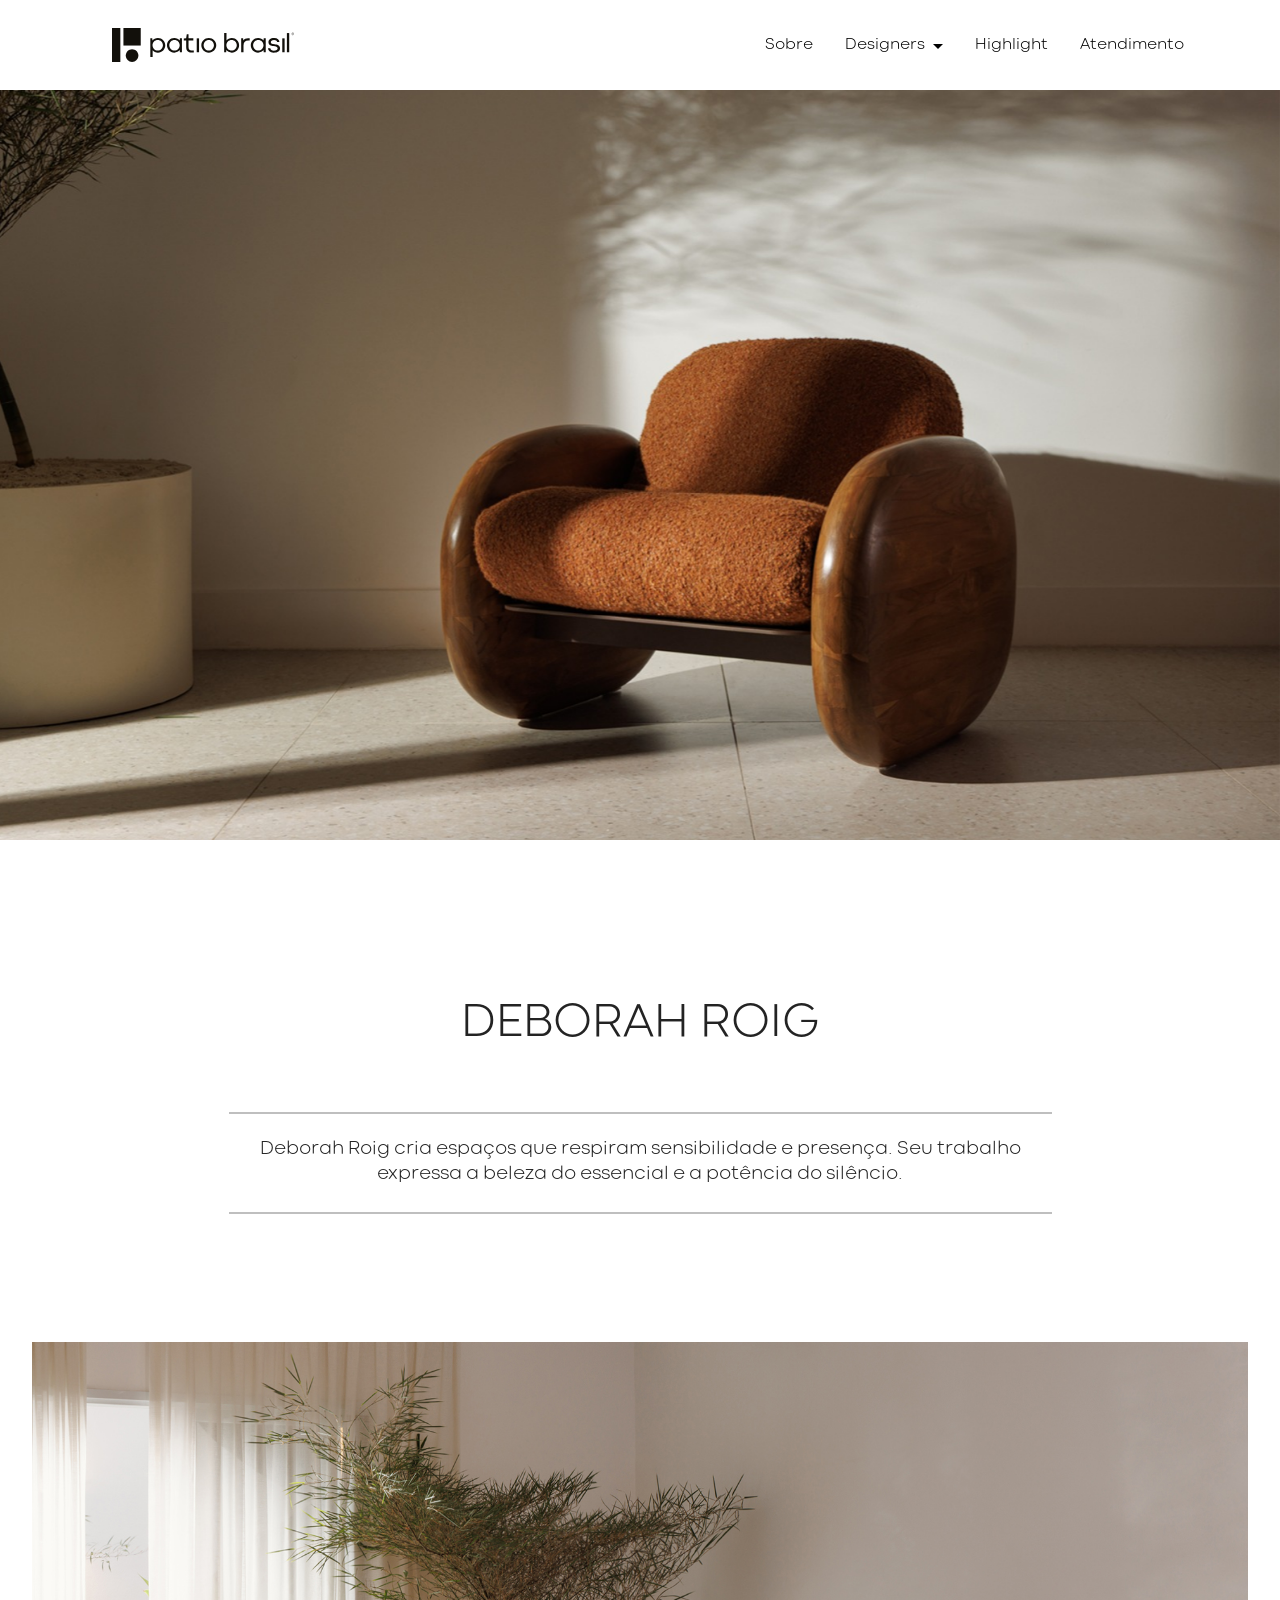
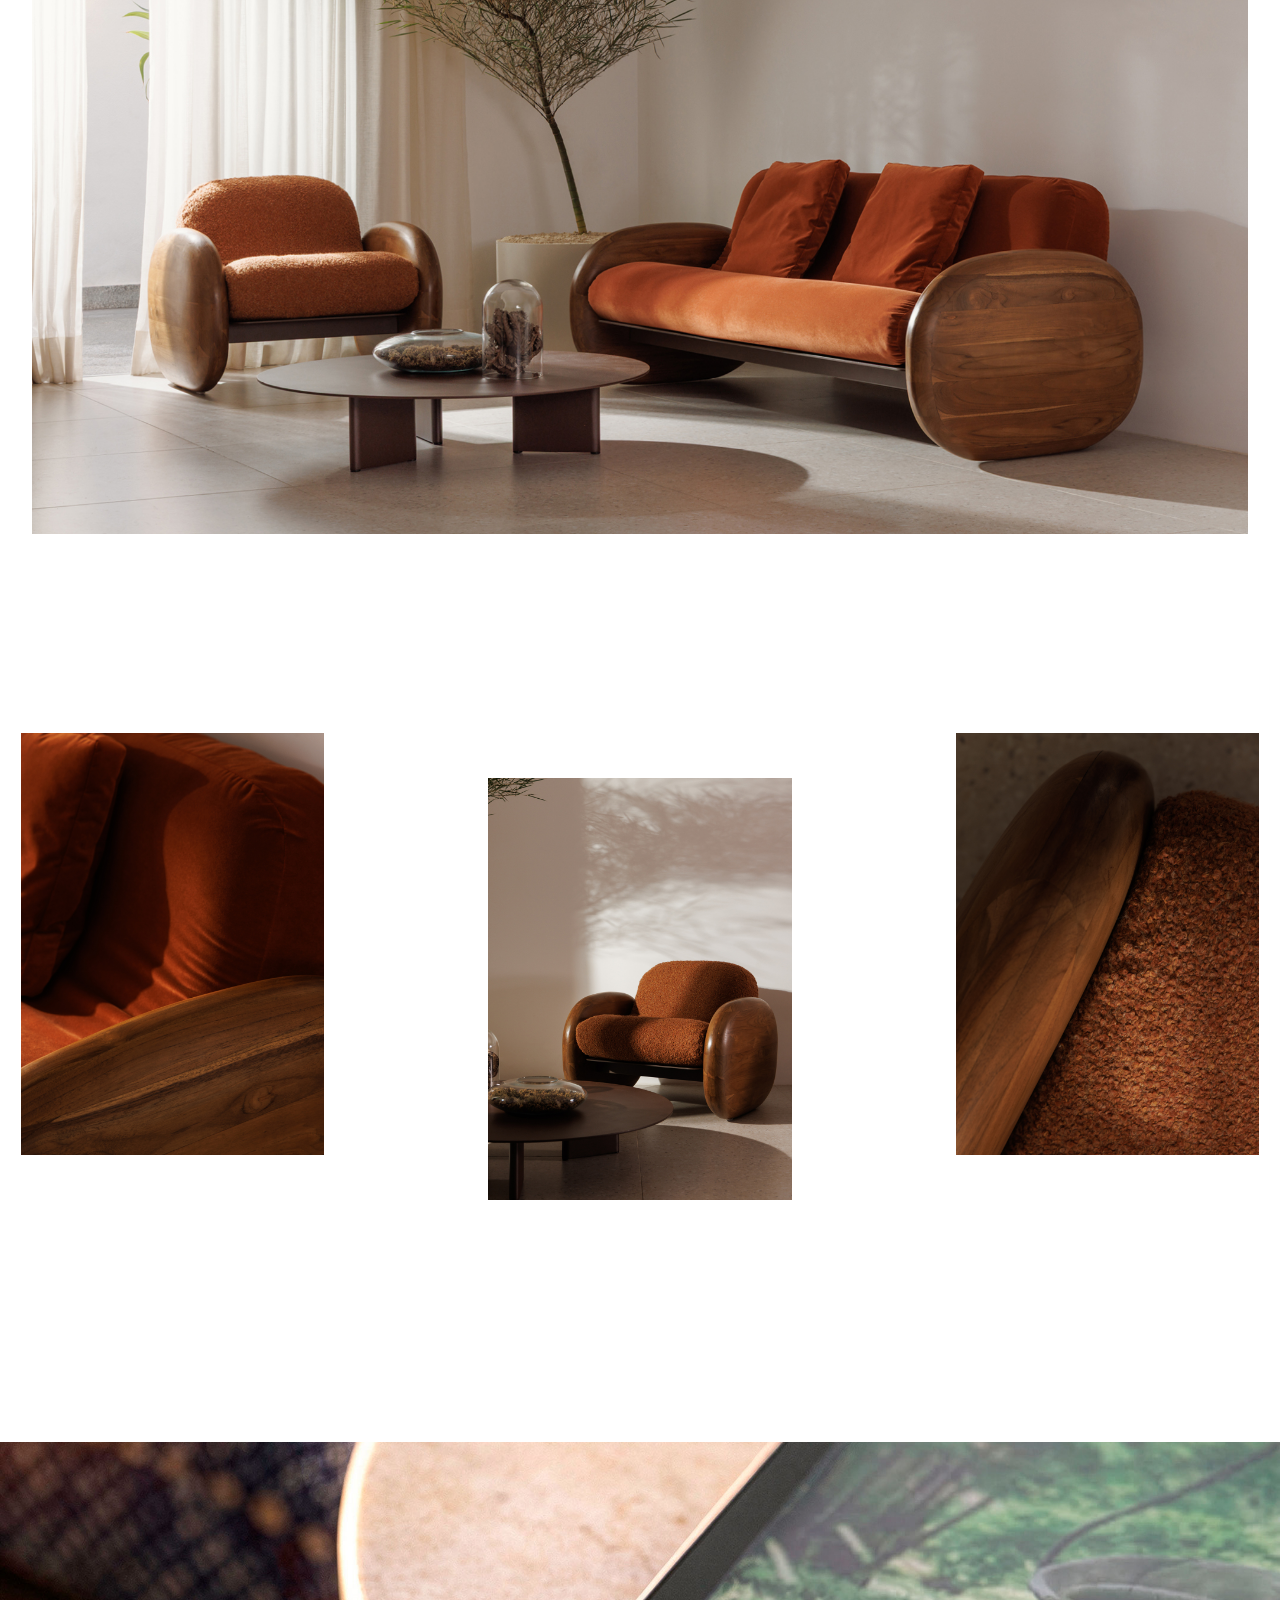
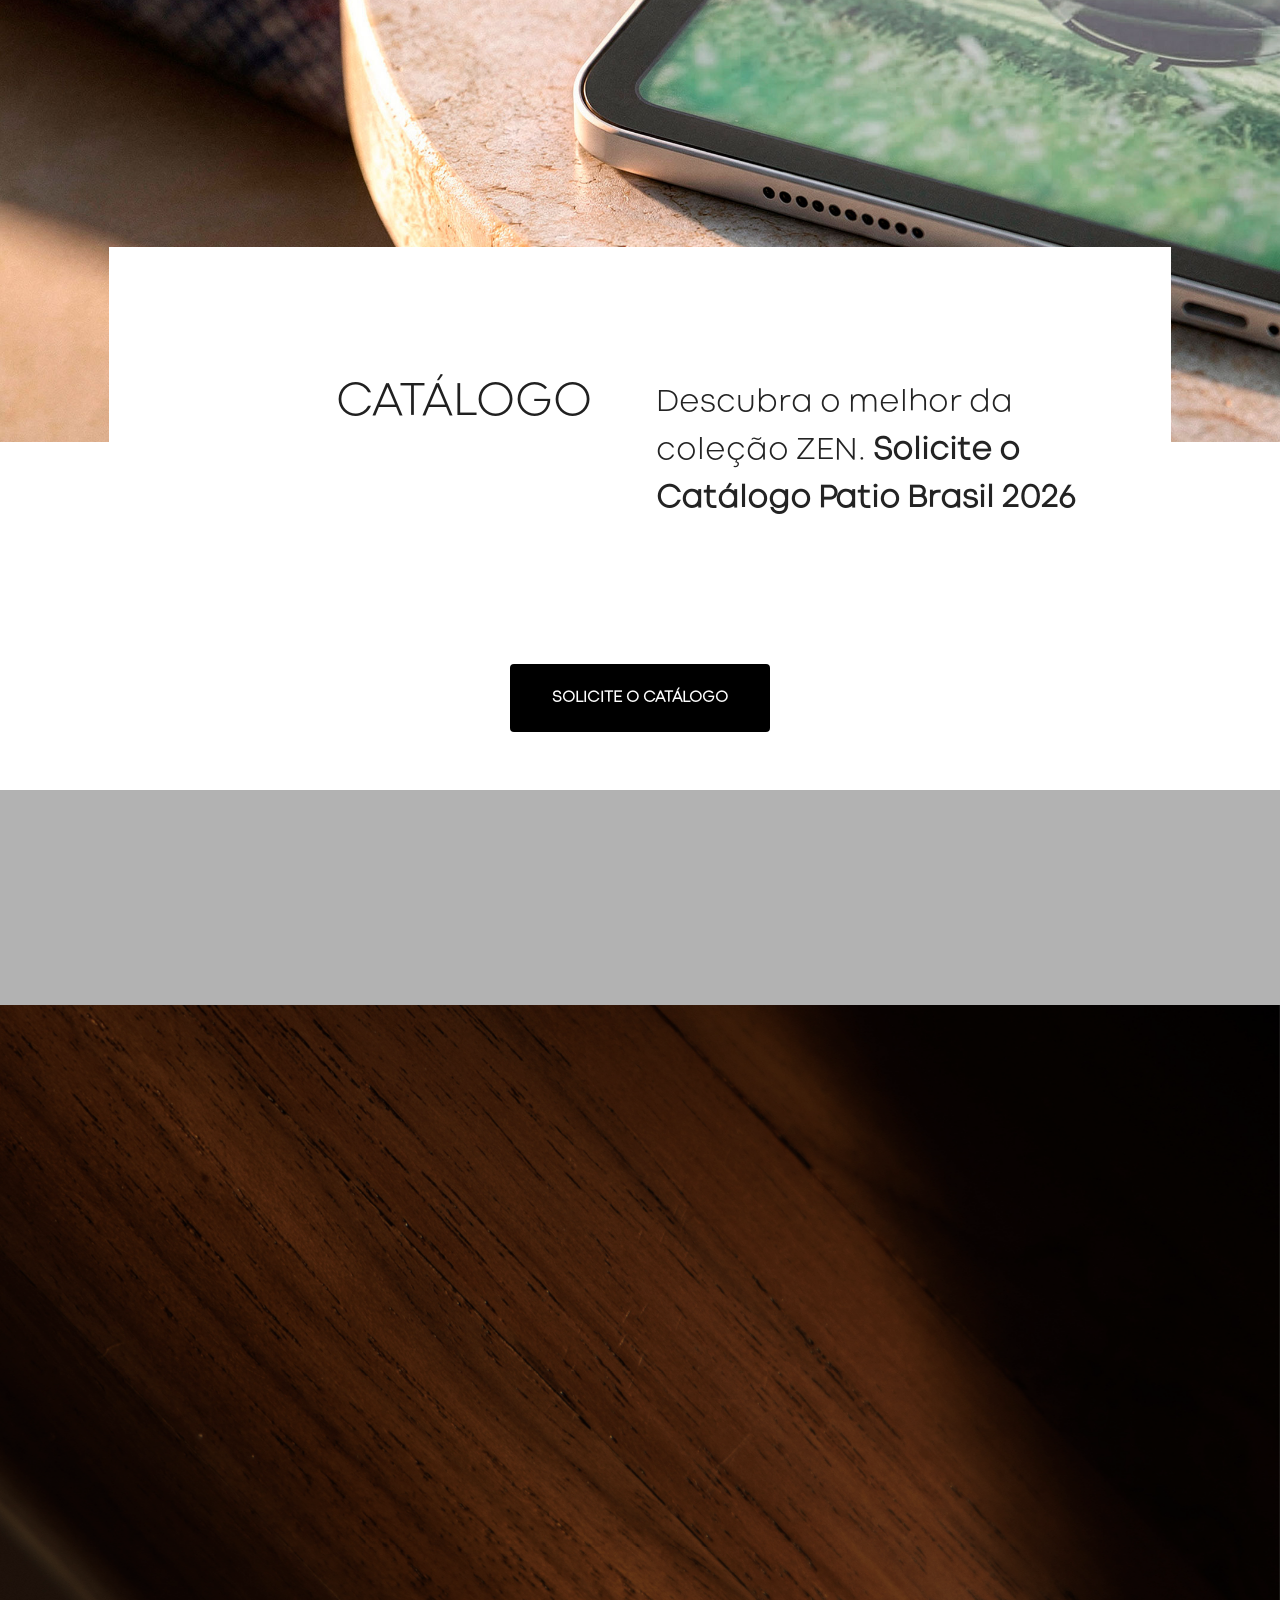
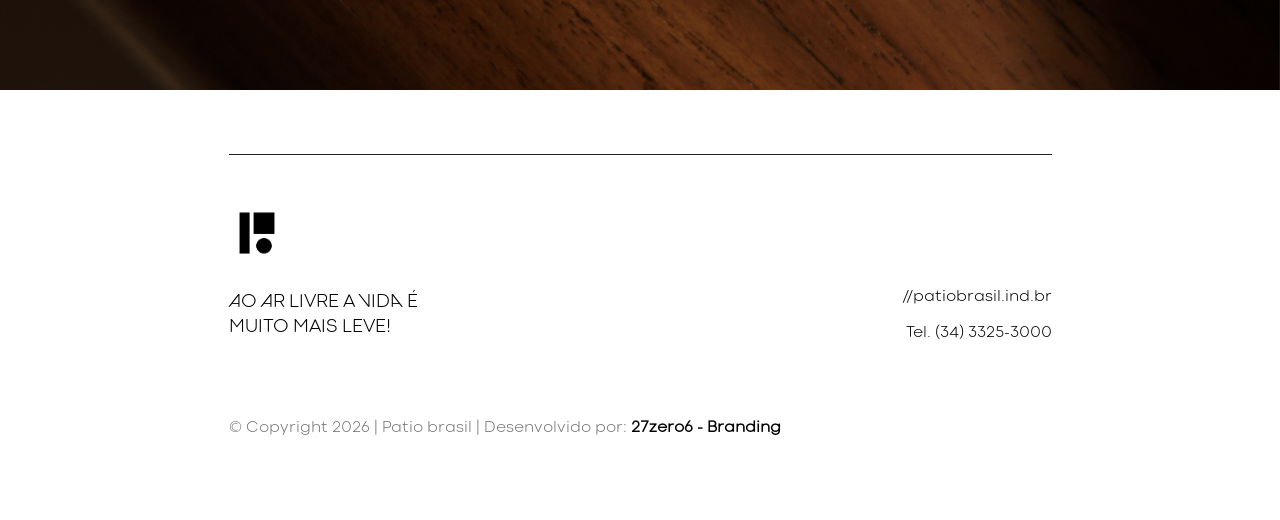
==== deborah_roig.html @ e21261a7 "Guardar as seis páginas do submenu Designers e suas imagens" ====
<!doctype html>
<html lang="pt-BR"><head>
  <!-- Site made with Mobirise Website Builder v5.9.6, https://mobirise.com -->
  <meta charset="UTF-8">
  <meta http-equiv="X-UA-Compatible" content="IE=edge">
  <meta name="generator" content="Mobirise v5.9.6, mobirise.com">
  <meta name="twitter:card" content="summary_large_image">
  <meta name="twitter:image:src" content="assets/images/imgs4.jpg">
  <meta property="og:image" content="assets/images/imgs4.jpg">
  <meta name="twitter:title" content="Deborah Roig">
  <meta name="viewport" content="width=device-width, initial-scale=1, minimum-scale=1">
  <link rel="shortcut icon" href="assets/images/fav.svg" type="image/x-icon">
  <meta name="description" content="A Coleção ZEN é uma celebração de espaços ao ar livre,
convívio, lazer e transição. Cada peça foi pensada para
transformar áreas externas em refúgios de expressão e
leveza. Linhas puras, acabamentos artesanais e superfícies
que convidam ao toque compõem uma estética serena
e despretensiosa.">
  
  
  <title>Deborah Roig</title>
  <link rel="stylesheet" href="assets/web/assets/mobirise-icons2/mobirise2.css">
  <link rel="stylesheet" href="assets/web/assets/mobirise-icons/mobirise-icons.css">
  <link rel="stylesheet" href="assets/bootstrap/css/bootstrap.min.css">
  <link rel="stylesheet" href="assets/bootstrap/css/bootstrap-grid.min.css">
  <link rel="stylesheet" href="assets/bootstrap/css/bootstrap-reboot.min.css">
  <link rel="stylesheet" href="assets/parallax/jarallax.css">
  <link rel="stylesheet" href="assets/animatecss/animate.css">
  <link rel="stylesheet" href="assets/dropdown/css/style.css">
  <link rel="stylesheet" href="assets/socicon/css/styles.css">
  <link rel="stylesheet" href="assets/theme/css/style.css">
  <link href="assets/fonts/style.css" rel="stylesheet">
  <link rel="preload" as="style" href="assets/mobirise/css/mbr-additional.css"><link rel="stylesheet" href="assets/mobirise/css/mbr-additional.css" type="text/css">

  
  
  
<link rel="stylesheet" href="zen.css?v=a9e02e7">
</head>
<body style="z-index: 0">
  
  <section data-bs-version="5.1" class="buildm5 menu menu1 cid-vgikKQh6PB" once="menu" id="menu1-8x">
	

	<nav class="navbar navbar-dropdown opacityScrollOff navbar-fixed-top navbar-expand-lg">
		<div class="container">
			<div class="navbar-brand">
				<span class="navbar-logo">
					<a href="index.html">
						<img src="assets/images/cor-preta.svg" alt="" style="height: 2.1rem;">
					</a>
				</span>
				
			</div>
			<button class="navbar-toggler" type="button" data-toggle="collapse" data-bs-toggle="collapse" data-target="#navbarSupportedContent" data-bs-target="#navbarSupportedContent" aria-controls="navbarNavAltMarkup" aria-expanded="false" aria-label="Abrir menu">
				<div class="hamburger">
					<span></span>
					<span></span>
					<span></span>
					<span></span>
				</div>
			</button>
			<div class="collapse navbar-collapse opacityScrollOff" id="navbarSupportedContent">
				<ul class="navbar-nav nav-dropdown nav-right" data-app-modern-menu="true"><li class="nav-item">
						<a class="nav-link link text-info text-primary display-4" href="index.html#features01-p" aria-expanded="false">Sobre</a>
					</li><li class="nav-item dropdown"><a class="nav-link link text-info dropdown-toggle display-4" href="#" data-toggle="dropdown-submenu" data-bs-toggle="dropdown" data-bs-auto-close="outside" aria-expanded="false">Designers</a><div class="dropdown-menu" aria-labelledby="dropdown-501"><a class="text-info dropdown-item text-primary display-4" href="lattoog.html">Lattoog<br></a><a class="text-info dropdown-item text-primary display-4" href="marina_linhares.html">Marina Linhares</a><a class="text-info dropdown-item text-primary display-4" href="suite_arquitetos.html">Suite Arquitetos</a><a class="text-info dropdown-item text-primary show display-4" href="deborah_roig.html" aria-expanded="false">Deborah Roig</a><a class="text-info dropdown-item text-primary show display-4" href="zanocchi_design.html">Zanocchi Design</a><a class="text-info show dropdown-item text-primary display-4" href="studio_patio.html">Studio Patio</a></div></li><li class="nav-item"><a class="nav-link link text-info show text-primary display-4" href="https://atmosfera.patiobrasilmoveis.com.br/zen/highlight_006_zen.html">Highlight</a></li><li class="nav-item"><a class="nav-link link text-info show text-primary display-4" href="https://atmosfera.patiobrasilmoveis.com.br/linker/atendimento.html" target="_blank" rel="noopener">Atendimento</a></li></ul>
				
				
			</div>
		</div>
	</nav>
</section>

<section data-bs-version="5.1" class="video1 studiom4_video1 cid-vgikKQxtb6 mbr-parallax-background" id="video1-8y">

    
    


    

    <div class="container align-center">
        <div class="row justify-content-md-center">
            <div class="mbr-white col-md-10">
                
                
                
                
                
            </div>
        </div>
    </div>

    
</section>

<section data-bs-version="5.1" class="article11 cid-vgikKQWLKa" id="article11-8z">
    

    
    
    <div class="container-fluid">
        <div class="row justify-content-center">
            <div class="title col-md-12 col-lg-8">
                <h3 class="mbr-section-title mbr-fonts-style align-center mt-0 mb-0 display-2">DEBORAH ROIG</h3>
                
                
            </div>
        </div>
    </div>
</section>

<section data-bs-version="5.1" class="content6 cid-vgikKR9xWw" id="content6-90">
    
    <div class="container">
        <div class="row justify-content-center">
            <div class="col-md-12 col-lg-9">
                <hr class="line">
                <p class="mbr-text align-center mbr-fonts-style my-4 display-7">Deborah Roig cria espaços que respiram sensibilidade e presença. Seu trabalho expressa a beleza do essencial e a potência do silêncio.</p>
                <hr class="line">
            </div>
        </div>
    </div>
</section>

<section data-bs-version="5.1" class="image1 cid-vgikKRihLU mbr-fullscreen" id="image01-91">
  

  
  

  <div class="container-fluid">
    <div class="row justify-content-center">
      <div class="col-12 col-lg-12">
        <div class="image-wrapper mb-4">
          <img class="w-100" src="assets/images/imgs4.jpg" alt="Mobirise Website Builder">
        </div>
        
        
      </div>
    </div>
  </div>
</section>

<section data-bs-version="5.1" class="gallery3 cid-vgikKRvp5T" id="gallery3-92">
    
    
    <div class="container-fluid">
        <div class="row custom-row">
            <div class="item item-left features-image col-12 col-md-4">
                <div class="item-wrap">
                    <div class="item-img">
                        <img src="assets/images/imgs.jpg" alt="" class="">
                    </div>
                    <div class="item-content">
                        
                        
                        
                        
                    </div>
                </div>
            </div>
            <div class="item item-center features-image col-12 col-md-4">
                <div class="item-wrap">
                    <div class="item-img">
                        <img src="assets/images/imgs2.jpg" alt="" class="">
                    </div>
                    <div class="item-content">
                        
                        
                        
                        
                    </div>
                </div>
            </div>
            <div class="item item-right features-image col-12 col-md-4">
                <div class="item-wrap">
                    <div class="item-img">
                        <img src="assets/images/imgs3.jpg" alt="" class="">
                    </div>
                    <div class="item-content">
                        
                        
                        
                        
                    </div>
                </div>
            </div>
        </div>
    </div>
</section>

<section data-bs-version="5.1" class="features7 bistrom5_features7 cid-vgikKSdY51" id="features7-95">
    
    
    <div class="bgImage">
        <img src="assets/images/gemini-generated-image-rib490rib490rib4-firefly-upscaler-escala-2x-1.png" alt="" class="">
    </div>
    
        <div class="row justify-content-center">
            <div class="col-10 col-md-10 col-lg-10">
                <div class="main_header">
                <div class="row">
                    <div class="col-12 col-lg-6">
                        <h2 class="mbr-section-title mbr-fonts-style display-2">CATÁLOGO<br></h2>
                    </div>
                    <div class="col-12 col-lg-6">
                        <p class="mbr-text mbr-fonts-style display-5">Descubra o melhor da coleção ZEN.&nbsp;<strong>Solicite o Catálogo Patio Brasil 2026</strong><br></p>
                        
                    </div>
                </div>
            </div>
        </div>
    </div>
</section>

<section data-bs-version="5.1" class="article16 cid-vgikKSq34H" id="article16-96">
    
    <div class="container">
        <div class="row justify-content-center">
            <div class="col-md-12 col-lg-12">
                <div class="mbr-section-btn align-center"><a class="btn btn-secondary display-4" href="https://materiais.patiobrasil.ind.br/col2026_zen_patio_brasil" target="_blank" rel="noopener">&nbsp; SOLICITE O CATÁLOGO&nbsp;&nbsp;</a></div>
            </div>
        </div>
    </div>
</section>

<section data-bs-version="5.1" class="video1 studiom4_video1 cid-vgikKSAhu2 mbr-parallax-background" id="video1-97">

    
    


    <div class="mbr-overlay" style="opacity: 0.3; background-color: rgb(0, 0, 0);">
    </div>

    <div class="container align-center">
        <div class="row justify-content-md-center">
            <div class="mbr-white col-md-10">
                
                
                
                
                
            </div>
        </div>
    </div>

    
</section>

<section data-bs-version="5.1" class="footer1 factm5 cid-vgikKT2m7u" once="footers" id="afooter1-98">

    

    
    
    <div class="container">
        <div class="row justify-content-center">
            <div class="col-12 col-lg-9">
                <div class="border-item"></div>
                <div class="main-container">
                    <div class="column-left">
                        <div class="navbar-brand">
                            <span class="navbar-logo">
                                <a href="index.html#top" target="_blank" rel="noopener" class="">
                                    <img src="assets/images/logo-simbolo-.png" alt="" style="height: 3.5rem;">
                                </a>
                            </span>
                            
                        </div>
                        <p class="mbr-text mb-0 mbr-fonts-style display-7">AO AR LIVRE A VIDA É<br>MUITO MAIS LEVE!<br><br></p>
                        
                    </div>
                    <div class="column-right">
                        <div class="social-list">
                            <div class="soc-item">
                                <a href="https://www.instagram.com/patiobrasilmoveis/" target="_blank" rel="noopener" class=""><span class="mbr-iconfont mbr-iconfont-social socicon-instagram socicon"></span></a>
                            </div>
                            <div class="soc-item">
                                <a href="https://www.linkedin.com/company/patio-brasil-moveis-externos/" target="_blank" rel="noopener" class=""><span class="mbr-iconfont mbr-iconfont-social socicon-linkedin socicon"></span></a>
                            </div>
                            <div class="soc-item">
                                <a href="https://br.pinterest.com/patiobrasil/" target="_blank" rel="noopener" class=""><span class="mbr-iconfont mbr-iconfont-social socicon-pinterest socicon"></span></a>
                            </div>
                            <div class="soc-item">
                                <a href="https://www.facebook.com/patiobrasilmoveis/" target="_blank" rel="noopener" class=""><span class="mbr-iconfont mbr-iconfont-social socicon-facebook socicon"></span></a>
                            </div>
                            
                            
                        </div>
                        <div class="list-box">
                            <ul class="contact-list mbr-fonts-style display-4">
                                <li class="contact-text item-wrap"><a href="https://www.patiobrasil.ind.br/" class="text-primary" target="_blank" rel="noopener">//patiobrasil.ind.br</a></li><a href="https://www.patiobrasil.ind.br/" class="text-primary" target="_blank" rel="noopener">
                                </a><li class="contact-text item-wrap">Tel. (34) 3325-3000</li>
                            </ul>
                        </div>
                    </div>
                    <div class="copyright-container">
                        <p class="copyright mb-0 mbr-fonts-style display-4">
                            © Copyright 2026 | Patio brasil | Desenvolvido por: <strong><a href="http://www.27zero6.com.br/" class="text-info"><b>27zero6 - Branding</b>&nbsp;</a></strong><br></p>
                    </div>
                </div>
            </div>
        </div>
    </div>
</section>              
  
  
 <div id="scrollToTop" class="scrollToTop mbr-arrow-up" style="display: none;"><a style="text-align: center;"><i class="mbr-arrow-up-icon mbr-arrow-up-icon-cm cm-icon cm-icon-smallarrow-up"></i></a></div>
    
  
<script src="assets/bootstrap/js/bootstrap.bundle.min.js" defer></script>
<script src="assets/parallax/jarallax.js" defer></script>
<script src="zen.js?v=perfis" defer></script>
</body></html>
---- assets/parallax/jarallax.css ----
.jarallax {
    position: relative;
    z-index: 0;
}
.jarallax > .jarallax-img {
    position: absolute;
    object-fit: cover;
    /* support for plugin https://github.com/bfred-it/object-fit-images */
    font-family: 'object-fit: cover;';
    top: 0;
    left: 0;
    width: 100%;
    height: 100%;
    z-index: -1;
}
---- assets/dropdown/css/style.css ----
.navbar-dropdown {
  left: 0;
  padding: 0;
  position: absolute;
  right: 0;
  top: 0;
  transition: all 0.45s ease;
  z-index: 1030;
  background: #282828; }
  .navbar-dropdown .navbar-logo {
    margin-right: 0.8rem;
    transition: margin 0.3s ease-in-out;
    vertical-align: middle; }
    .navbar-dropdown .navbar-logo img {
      height: 3.125rem;
      transition: all 0.3s ease-in-out; }
    .navbar-dropdown .navbar-logo.mbr-iconfont {
      font-size: 3.125rem;
      line-height: 3.125rem; }
  .navbar-dropdown .navbar-caption {
    font-weight: 700;
    white-space: normal;
    vertical-align: -4px;
    line-height: 3.125rem !important; }
    .navbar-dropdown .navbar-caption, .navbar-dropdown .navbar-caption:hover {
      color: inherit;
      text-decoration: none; }
  .navbar-dropdown .mbr-iconfont + .navbar-caption {
    vertical-align: -1px; }
  .navbar-dropdown.navbar-fixed-top {
    position: fixed; }
  .navbar-dropdown .navbar-brand span {
    vertical-align: -4px; }
  .navbar-dropdown.bg-color.transparent {
    background: none; }
  .navbar-dropdown.navbar-short .navbar-brand {
    padding: 0.625rem 0; }
    .navbar-dropdown.navbar-short .navbar-brand span {
      vertical-align: -1px; }
  .navbar-dropdown.navbar-short .navbar-caption {
    line-height: 2.375rem !important;
    vertical-align: -2px; }
  .navbar-dropdown.navbar-short .navbar-logo {
    margin-right: 0.5rem; }
    .navbar-dropdown.navbar-short .navbar-logo img {
      height: 2.375rem; }
    .navbar-dropdown.navbar-short .navbar-logo.mbr-iconfont {
      font-size: 2.375rem;
      line-height: 2.375rem; }
  .navbar-dropdown.navbar-short .mbr-table-cell {
    height: 3.625rem; }
  .navbar-dropdown .navbar-close {
    left: 0.6875rem;
    position: fixed;
    top: 0.75rem;
    z-index: 1000; }
  .navbar-dropdown .hamburger-icon {
    content: "";
    display: inline-block;
    vertical-align: middle;
    width: 16px;
    -webkit-box-shadow: 0 -6px 0 1px #282828,0 0 0 1px #282828,0 6px 0 1px #282828;
    -moz-box-shadow: 0 -6px 0 1px #282828,0 0 0 1px #282828,0 6px 0 1px #282828;
    box-shadow: 0 -6px 0 1px #282828,0 0 0 1px #282828,0 6px 0 1px #282828; }

.dropdown-menu .dropdown-toggle[data-toggle="dropdown-submenu"]::after {
  border-bottom: 0.35em solid transparent;
  border-left: 0.35em solid;
  border-right: 0;
  border-top: 0.35em solid transparent;
  margin-left: 0.3rem; }

.dropdown-menu .dropdown-item:focus {
  outline: 0; }

.nav-dropdown {
  font-size: 0.75rem;
  font-weight: 500;
  height: auto !important; }
  .nav-dropdown .nav-btn {
    padding-left: 1rem; }
  .nav-dropdown .link {
    margin: .667em 1.667em;
    font-weight: 500;
    padding: 0;
    transition: color .2s ease-in-out; }
    .nav-dropdown .link.dropdown-toggle {
      margin-right: 2.583em; }
      .nav-dropdown .link.dropdown-toggle::after {
        margin-left: .25rem;
        border-top: 0.35em solid;
        border-right: 0.35em solid transparent;
        border-left: 0.35em solid transparent;
        border-bottom: 0; }
      .nav-dropdown .link.dropdown-toggle[aria-expanded="true"] {
        margin: 0;
        padding: 0.667em 3.263em  0.667em 1.667em; }
  .nav-dropdown .link::after,
  .nav-dropdown .dropdown-item::after {
    color: inherit; }
  .nav-dropdown .btn {
    font-size: 0.75rem;
    font-weight: 700;
    letter-spacing: 0;
    margin-bottom: 0;
    padding-left: 1.25rem;
    padding-right: 1.25rem; }
  .nav-dropdown .dropdown-menu {
    border-radius: 0;
    border: 0;
    left: 0;
    margin: 0;
    padding-bottom: 1.25rem;
    padding-top: 1.25rem;
    position: relative; }
  .nav-dropdown .dropdown-submenu {
    margin-left: 0.125rem;
    top: 0; }
  .nav-dropdown .dropdown-item {
    font-weight: 500;
    line-height: 2;
    padding: 0.3846em 4.615em 0.3846em 1.5385em;
    position: relative;
    transition: color .2s ease-in-out, background-color .2s ease-in-out; }
    .nav-dropdown .dropdown-item::after {
      margin-top: -0.3077em;
      position: absolute;
      right: 1.1538em;
      top: 50%; }
    .nav-dropdown .dropdown-item:focus, .nav-dropdown .dropdown-item:hover {
      background: none; }

@media (max-width: 767px) {
  .nav-dropdown.navbar-toggleable-sm {
    bottom: 0;
    display: none;
    left: 0;
    overflow-x: hidden;
    position: fixed;
    top: 0;
    transform: translateX(-100%);
    -ms-transform: translateX(-100%);
    -webkit-transform: translateX(-100%);
    width: 18.75rem;
    z-index: 999; } }
.nav-dropdown.navbar-toggleable-xl {
  bottom: 0;
  display: none;
  left: 0;
  overflow-x: hidden;
  position: fixed;
  top: 0;
  transform: translateX(-100%);
  -ms-transform: translateX(-100%);
  -webkit-transform: translateX(-100%);
  width: 18.75rem;
  z-index: 999; }

.nav-dropdown-sm {
  display: block !important;
  overflow-x: hidden;
  overflow: auto;
  padding-top: 3.875rem; }
  .nav-dropdown-sm::after {
    content: "";
    display: block;
    height: 3rem;
    width: 100%; }
  .nav-dropdown-sm.collapse.in ~ .navbar-close {
    display: block !important; }
  .nav-dropdown-sm.collapsing, .nav-dropdown-sm.collapse.in {
    transform: translateX(0);
    -ms-transform: translateX(0);
    -webkit-transform: translateX(0);
    transition: all 0.25s ease-out;
    -webkit-transition: all 0.25s ease-out;
    background: #282828; }
  .nav-dropdown-sm.collapsing[aria-expanded="false"] {
    transform: translateX(-100%);
    -ms-transform: translateX(-100%);
    -webkit-transform: translateX(-100%); }
  .nav-dropdown-sm .nav-item {
    display: block;
    margin-left: 0 !important;
    padding-left: 0; }
  .nav-dropdown-sm .link,
  .nav-dropdown-sm .dropdown-item {
    border-top: 1px dotted rgba(255, 255, 255, 0.1);
    font-size: 0.8125rem;
    line-height: 1.6;
    margin: 0 !important;
    padding: 0.875rem 2.4rem 0.875rem 1.5625rem !important;
    position: relative;
    white-space: normal; }
    .nav-dropdown-sm .link:focus, .nav-dropdown-sm .link:hover,
    .nav-dropdown-sm .dropdown-item:focus,
    .nav-dropdown-sm .dropdown-item:hover {
      background: rgba(0, 0, 0, 0.2) !important;
      color: #c0a375; }
  .nav-dropdown-sm .nav-btn {
    position: relative;
    padding: 1.5625rem 1.5625rem 0 1.5625rem; }
    .nav-dropdown-sm .nav-btn::before {
      border-top: 1px dotted rgba(255, 255, 255, 0.1);
      content: "";
      left: 0;
      position: absolute;
      top: 0;
      width: 100%; }
    .nav-dropdown-sm .nav-btn + .nav-btn {
      padding-top: 0.625rem; }
      .nav-dropdown-sm .nav-btn + .nav-btn::before {
        display: none; }
  .nav-dropdown-sm .btn {
    padding: 0.625rem 0; }
  .nav-dropdown-sm .dropdown-toggle[data-toggle="dropdown-submenu"]::after {
    margin-left: .25rem;
    border-top: 0.35em solid;
    border-right: 0.35em solid transparent;
    border-left: 0.35em solid transparent;
    border-bottom: 0; }
  .nav-dropdown-sm .dropdown-toggle[data-toggle="dropdown-submenu"][aria-expanded="true"]::after {
    border-top: 0;
    border-right: 0.35em solid transparent;
    border-left: 0.35em solid transparent;
    border-bottom: 0.35em solid; }
  .nav-dropdown-sm .dropdown-menu {
    margin: 0;
    padding: 0;
    position: relative;
    top: 0;
    left: 0;
    width: 100%;
    border: 0;
    float: none;
    border-radius: 0;
    background: none; }
  .nav-dropdown-sm .dropdown-submenu {
    left: 100%;
    margin-left: 0.125rem;
    margin-top: -1.25rem;
    top: 0; }

.navbar-toggleable-sm .nav-dropdown .dropdown-menu {
  position: absolute; }

.navbar-toggleable-sm .nav-dropdown .dropdown-submenu {
  left: 100%;
  margin-left: 0.125rem;
  margin-top: -1.25rem;
  top: 0; }

.navbar-toggleable-sm.opened .nav-dropdown .dropdown-menu {
  position: relative; }

.navbar-toggleable-sm.opened .nav-dropdown .dropdown-submenu {
  left: 0;
  margin-left: 00rem;
  margin-top: 0rem;
  top: 0; }

.is-builder .nav-dropdown.collapsing {
  transition: none !important; }
---- assets/theme/css/style.css ----
@charset "UTF-8";
section {
  background-color: #ffffff;
}

body {
  font-style: normal;
  line-height: 1.5;
  font-weight: 400;
  color: #232323;
  position: relative;
}

button {
  background-color: transparent;
  border-color: transparent;
}

.embla__button,
.carousel-control {
  background-color: #edefea !important;
  opacity: 0.8 !important;
  color: #464845 !important;
  border-color: #edefea !important;
}

.carousel .close,
.modalWindow .close {
  background-color: #edefea !important;
  color: #464845 !important;
  border-color: #edefea !important;
  opacity: 0.8 !important;
}

.carousel .close:hover,
.modalWindow .close:hover {
  opacity: 1 !important;
}

.carousel-indicators li {
  background-color: #edefea !important;
  border: 2px solid #464845 !important;
}

.carousel-indicators li:hover,
.carousel-indicators li:active {
  opacity: 0.8 !important;
}

.embla__button:hover,
.carousel-control:hover {
  background-color: #edefea !important;
  opacity: 1 !important;
}

.modalWindow-video-container {
  height: 80%;
}

section,
.container,
.container-fluid {
  position: relative;
  word-wrap: break-word;
}

a.mbr-iconfont:hover {
  text-decoration: none;
}

.article .lead p,
.article .lead ul,
.article .lead ol,
.article .lead pre,
.article .lead blockquote {
  margin-bottom: 0;
}

a {
  font-style: normal;
  font-weight: 400;
  cursor: pointer;
}
a, a:hover {
  text-decoration: none;
}

.mbr-section-title {
  font-style: normal;
  line-height: 1.3;
}

.mbr-section-subtitle {
  line-height: 1.3;
}

.mbr-text {
  font-style: normal;
  line-height: 1.7;
}

h1,
h2,
h3,
h4,
h5,
h6,
.display-1,
.display-2,
.display-4,
.display-5,
.display-7,
span,
p,
a {
  line-height: 1;
  word-break: break-word;
  word-wrap: break-word;
  font-weight: 400;
}

b,
strong {
  font-weight: bold;
}

input:-webkit-autofill, input:-webkit-autofill:hover, input:-webkit-autofill:focus, input:-webkit-autofill:active {
  transition-delay: 9999s;
  -webkit-transition-property: background-color, color;
  transition-property: background-color, color;
}

textarea[type=hidden] {
  display: none;
}

section {
  background-position: 50% 50%;
  background-repeat: no-repeat;
  background-size: cover;
}
section .mbr-background-video,
section .mbr-background-video-preview {
  position: absolute;
  bottom: 0;
  left: 0;
  right: 0;
  top: 0;
}

.hidden {
  visibility: hidden;
}

.mbr-z-index20 {
  z-index: 20;
}

/*! Base colors */
.mbr-white {
  color: #ffffff;
}

.mbr-black {
  color: #111111;
}

.mbr-bg-white {
  background-color: #ffffff;
}

.mbr-bg-black {
  background-color: #000000;
}

/*! Text-aligns */
.align-left {
  text-align: left;
}

.align-center {
  text-align: center;
}

.align-right {
  text-align: right;
}

/*! Font-weight  */
.mbr-light {
  font-weight: 300;
}

.mbr-regular {
  font-weight: 400;
}

.mbr-semibold {
  font-weight: 500;
}

.mbr-bold {
  font-weight: 700;
}

/*! Media  */
.media-content {
  flex-basis: 100%;
}

.media-container-row {
  display: flex;
  flex-direction: row;
  flex-wrap: wrap;
  justify-content: center;
  align-content: center;
  align-items: start;
}
.media-container-row .media-size-item {
  width: 400px;
}

.media-container-column {
  display: flex;
  flex-direction: column;
  flex-wrap: wrap;
  justify-content: center;
  align-content: center;
  align-items: stretch;
}
.media-container-column > * {
  width: 100%;
}

@media (min-width: 992px) {
  .media-container-row {
    flex-wrap: nowrap;
  }
}
figure {
  margin-bottom: 0;
  overflow: hidden;
}

figure[mbr-media-size] {
  transition: width 0.1s;
}

img,
iframe {
  display: block;
  width: 100%;
}

.card {
  background-color: transparent;
  border: none;
}

.card-box {
  width: 100%;
}

.card-img {
  text-align: center;
  flex-shrink: 0;
  -webkit-flex-shrink: 0;
}

.media {
  max-width: 100%;
  margin: 0 auto;
}

.mbr-figure {
  align-self: center;
}

.media-container > div {
  max-width: 100%;
}

.mbr-figure img,
.card-img img {
  width: 100%;
}

@media (max-width: 991px) {
  .media-size-item {
    width: auto !important;
  }
  .media {
    width: auto;
  }
  .mbr-figure {
    width: 100% !important;
  }
}
/*! Buttons */
.mbr-section-btn {
  margin-left: -0.6rem;
  margin-right: -0.6rem;
  font-size: 0;
}

.btn {
  font-weight: 600;
  border-width: 1px;
  font-style: normal;
  margin: 0.6rem 0.6rem;
  white-space: normal;
  transition: all 0.2s ease-in-out;
  display: inline-flex;
  align-items: center;
  justify-content: center;
  word-break: break-word;
}

.btn-sm {
  font-weight: 600;
  letter-spacing: 0px;
  transition: all 0.3s ease-in-out;
}

.btn-md {
  font-weight: 600;
  letter-spacing: 0px;
  transition: all 0.3s ease-in-out;
}

.btn-lg {
  font-weight: 600;
  letter-spacing: 0px;
  transition: all 0.3s ease-in-out;
}

.btn-form {
  margin: 0;
}
.btn-form:hover {
  cursor: pointer;
}

nav .mbr-section-btn {
  margin-left: 0rem;
  margin-right: 0rem;
}

/*! Btn icon margin */
.btn .mbr-iconfont,
.btn.btn-sm .mbr-iconfont {
  order: 1;
  cursor: pointer;
  margin-left: 0.5rem;
  vertical-align: sub;
}

.btn.btn-md .mbr-iconfont,
.btn.btn-md .mbr-iconfont {
  margin-left: 0.8rem;
}

.mbr-regular {
  font-weight: 400;
}

.mbr-semibold {
  font-weight: 500;
}

.mbr-bold {
  font-weight: 700;
}

[type=submit] {
  -webkit-appearance: none;
}

/*! Full-screen */
.mbr-fullscreen .mbr-overlay {
  min-height: 100vh;
}

.mbr-fullscreen {
  display: flex;
  display: -moz-flex;
  display: -ms-flex;
  display: -o-flex;
  align-items: center;
  min-height: 100vh;
  padding-top: 3rem;
  padding-bottom: 3rem;
}

/*! Map */
.map {
  height: 25rem;
  position: relative;
}
.map iframe {
  width: 100%;
  height: 100%;
}

/*! Scroll to top arrow */
.mbr-arrow-up {
  bottom: 25px;
  right: 90px;
  position: fixed;
  text-align: right;
  z-index: 5000;
  color: #ffffff;
  font-size: 22px;
}

.mbr-arrow-up a {
  background: rgba(0, 0, 0, 0.2);
  border-radius: 50%;
  color: #fff;
  display: inline-block;
  height: 60px;
  width: 60px;
  border: 2px solid #fff;
  outline-style: none !important;
  position: relative;
  text-decoration: none;
  transition: all 0.3s ease-in-out;
  cursor: pointer;
  text-align: center;
}
.mbr-arrow-up a:hover {
  background-color: rgba(0, 0, 0, 0.4);
}
.mbr-arrow-up a i {
  line-height: 60px;
}

.mbr-arrow-up-icon {
  display: block;
  color: #fff;
}

.mbr-arrow-up-icon::before {
  content: "›";
  display: inline-block;
  font-family: serif;
  font-size: 22px;
  line-height: 1;
  font-style: normal;
  position: relative;
  top: 6px;
  left: -4px;
  transform: rotate(-90deg);
}

/*! Arrow Down */
.mbr-arrow {
  position: absolute;
  bottom: 45px;
  left: 50%;
  width: 60px;
  height: 60px;
  cursor: pointer;
  background-color: rgba(80, 80, 80, 0.5);
  border-radius: 50%;
  transform: translateX(-50%);
}
@media (max-width: 767px) {
  .mbr-arrow {
    display: none;
  }
}
.mbr-arrow > a {
  display: inline-block;
  text-decoration: none;
  outline-style: none;
  animation: arrowdown 1.7s ease-in-out infinite;
  color: #ffffff;
}
.mbr-arrow > a > i {
  position: absolute;
  top: -2px;
  left: 15px;
  font-size: 2rem;
}

#scrollToTop a i::before {
  content: "";
  position: absolute;
  display: block;
  border-bottom: 2.5px solid #fff;
  border-left: 2.5px solid #fff;
  width: 27.8%;
  height: 27.8%;
  left: 50%;
  top: 51%;
  transform: translateY(-30%) translateX(-50%) rotate(135deg);
}

@keyframes arrowdown {
  0% {
    transform: translateY(0px);
  }
  50% {
    transform: translateY(-5px);
  }
  100% {
    transform: translateY(0px);
  }
}
@media (max-width: 500px) {
  .mbr-arrow-up {
    left: 0;
    right: 0;
    text-align: center;
  }
}
/*Gradients animation*/
@keyframes gradient-animation {
  from {
    background-position: 0% 100%;
    animation-timing-function: ease-in-out;
  }
  to {
    background-position: 100% 0%;
    animation-timing-function: ease-in-out;
  }
}
.bg-gradient {
  background-size: 200% 200%;
  animation: gradient-animation 5s infinite alternate;
  -webkit-animation: gradient-animation 5s infinite alternate;
}

.menu .navbar-brand {
  display: -webkit-flex;
}
.menu .navbar-brand span {
  display: flex;
  display: -webkit-flex;
}
.menu .navbar-brand .navbar-caption-wrap {
  display: -webkit-flex;
}
.menu .navbar-brand .navbar-logo img {
  display: -webkit-flex;
  width: auto;
}
@media (min-width: 768px) and (max-width: 991px) {
  .menu .navbar-toggleable-sm .navbar-nav {
    display: -ms-flexbox;
  }
}
@media (max-width: 991px) {
  .menu .navbar-collapse {
    max-height: 93.5vh;
  }
  .menu .navbar-collapse.show {
    overflow: auto;
  }
}
@media (min-width: 992px) {
  .menu .navbar-nav.nav-dropdown {
    display: -webkit-flex;
  }
  .menu .navbar-toggleable-sm .navbar-collapse {
    display: -webkit-flex !important;
  }
  .menu .collapsed .navbar-collapse {
    max-height: 93.5vh;
  }
  .menu .collapsed .navbar-collapse.show {
    overflow: auto;
  }
}
@media (max-width: 767px) {
  .menu .navbar-collapse {
    max-height: 80vh;
  }
}

.nav-link .mbr-iconfont {
  margin-right: 0.5rem;
}

.navbar {
  display: -webkit-flex;
  -webkit-flex-wrap: wrap;
  -webkit-align-items: center;
  -webkit-justify-content: space-between;
}

.navbar-collapse {
  -webkit-flex-basis: 100%;
  -webkit-flex-grow: 1;
  -webkit-align-items: center;
}

.nav-dropdown .link {
  padding: 0.667em 1.667em !important;
  margin: 0 !important;
}

.nav {
  display: -webkit-flex;
  -webkit-flex-wrap: wrap;
}

.row {
  display: -webkit-flex;
  -webkit-flex-wrap: wrap;
}

.justify-content-center {
  -webkit-justify-content: center;
}

.form-inline {
  display: -webkit-flex;
}

.card-wrapper {
  -webkit-flex: 1;
}

.carousel-control {
  z-index: 10;
  display: -webkit-flex;
}

.carousel-controls {
  display: -webkit-flex;
}

.media {
  display: -webkit-flex;
}

.form-group:focus {
  outline: none;
}

.jq-selectbox__select {
  padding: 7px 0;
  position: relative;
}

.jq-selectbox__dropdown {
  overflow: hidden;
  border-radius: 10px;
  position: absolute;
  top: 100%;
  left: 0 !important;
  width: 100% !important;
}

.jq-selectbox__trigger-arrow {
  right: 0;
  transform: translateY(-50%);
}

.jq-selectbox li {
  padding: 1.07em 0.5em;
}

input[type=range] {
  padding-left: 0 !important;
  padding-right: 0 !important;
}

.modal-dialog,
.modal-content {
  height: 100%;
}

.modal-dialog .carousel-inner {
  height: calc(100vh - 1.75rem);
}
@media (max-width: 575px) {
  .modal-dialog .carousel-inner {
    height: calc(100vh - 1rem);
  }
}

.carousel-item {
  text-align: center;
}

.carousel-item img {
  margin: auto;
}

.navbar-toggler {
  align-self: flex-start;
  padding: 0.25rem 0.75rem;
  font-size: 1.25rem;
  line-height: 1;
  background: transparent;
  border: 1px solid transparent;
  border-radius: 0.25rem;
}

.navbar-toggler:focus,
.navbar-toggler:hover {
  text-decoration: none;
  box-shadow: none;
}

.navbar-toggler-icon {
  display: inline-block;
  width: 1.5em;
  height: 1.5em;
  vertical-align: middle;
  content: "";
  background: no-repeat center center;
  background-size: 100% 100%;
}

.navbar-toggler-left {
  position: absolute;
  left: 1rem;
}

.navbar-toggler-right {
  position: absolute;
  right: 1rem;
}

.card-img {
  width: auto;
}

.menu .navbar.collapsed:not(.beta-menu) {
  flex-direction: column;
}

.carousel-item.active,
.carousel-item-next,
.carousel-item-prev {
  display: flex;
}

.note-air-layout .dropup .dropdown-menu,
.note-air-layout .navbar-fixed-bottom .dropdown .dropdown-menu {
  bottom: initial !important;
}

html,
body {
  height: auto;
  min-height: 100vh;
}

.dropup .dropdown-toggle::after {
  display: none;
}

.form-asterisk {
  font-family: initial;
  position: absolute;
  top: -2px;
  font-weight: normal;
}

.form-control-label {
  position: relative;
  cursor: pointer;
  margin-bottom: 0.357em;
  padding: 0;
}

.alert {
  color: #ffffff;
  border-radius: 0;
  border: 0;
  font-size: 1.1rem;
  line-height: 1.5;
  margin-bottom: 1.875rem;
  padding: 1.25rem;
  position: relative;
  text-align: center;
}
.alert.alert-form::after {
  background-color: inherit;
  bottom: -7px;
  content: "";
  display: block;
  height: 14px;
  left: 50%;
  margin-left: -7px;
  position: absolute;
  transform: rotate(45deg);
  width: 14px;
}

.form-control {
  background-color: #ffffff;
  background-clip: border-box;
  color: #232323;
  line-height: 1rem !important;
  height: auto;
  padding: 1.2rem 2rem;
  transition: border-color 0.25s ease 0s;
  border: 1px solid transparent !important;
  border-radius: 4px;
  box-shadow: rgba(0, 0, 0, 0.07) 0px 1px 1px 0px, rgba(0, 0, 0, 0.07) 0px 1px 3px 0px, rgba(0, 0, 0, 0.03) 0px 0px 0px 1px;
}
.form-active .form-control:invalid {
  border-color: red;
}

.row > * {
  padding-right: 1rem;
  padding-left: 1rem;
}

form .row {
  margin-left: -0.6rem;
  margin-right: -0.6rem;
}
form .row [class*=col] {
  padding-left: 0.6rem;
  padding-right: 0.6rem;
}

form .mbr-section-btn {
  padding-left: 0.6rem;
  padding-right: 0.6rem;
}

form .form-check-input {
  margin-top: 0.5;
}

textarea.form-control {
  line-height: 1.5rem !important;
}

.form-group {
  margin-bottom: 1.2rem;
}

.form-control,
form .btn {
  min-height: 48px;
}

.gdpr-block label span.textGDPR input[name=gdpr] {
  top: 7px;
}

.form-control:focus {
  box-shadow: none;
}

:focus {
  outline: none;
}

.mbr-overlay {
  background-color: #000;
  bottom: 0;
  left: 0;
  opacity: 0.5;
  position: absolute;
  right: 0;
  top: 0;
  z-index: 0;
  pointer-events: none;
}

blockquote {
  font-style: italic;
  padding: 3rem;
  font-size: 1.09rem;
  position: relative;
  border-left: 3px solid;
}

ul,
ol,
pre,
blockquote {
  margin-bottom: 2.3125rem;
}

.mt-4 {
  margin-top: 2rem !important;
}

.mb-4 {
  margin-bottom: 2rem !important;
}

.container,
.container-fluid {
  padding-left: 16px;
  padding-right: 16px;
}

.row {
  margin-left: -16px;
  margin-right: -16px;
}
.row > [class*=col] {
  padding-left: 16px;
  padding-right: 16px;
}

@media (min-width: 992px) {
  .container-fluid {
    padding-left: 32px;
    padding-right: 32px;
  }
}
@media (max-width: 991px) {
  .mbr-container {
    padding-left: 16px;
    padding-right: 16px;
  }
}
.app-video-wrapper > img {
  opacity: 1;
}

.app-video-wrapper {
  background: transparent;
}

.item {
  position: relative;
}

.dropdown-menu .dropdown-menu {
  left: 100%;
}

.dropdown-item + .dropdown-menu {
  display: none;
}

.dropdown-item:hover + .dropdown-menu,
.dropdown-menu:hover {
  display: block;
}

@media (min-aspect-ratio: 16/9) {
  .mbr-video-foreground {
    height: 300% !important;
    top: -100% !important;
  }
}
@media (max-aspect-ratio: 16/9) {
  .mbr-video-foreground {
    width: 300% !important;
    left: -100% !important;
  }
}.engine {
	position: absolute;
	text-indent: -2400px;
	text-align: center;
	padding: 0;
	top: 0;
	left: -2400px;
}
---- assets/fonts/style.css ----
@font-face {
   font-family: 'Codec-Cold-Light - Copia';
   font-display: swap;
   src: url('Codec-Cold-Light - Copia/font.ttf');
}
---- assets/mobirise/css/mbr-additional.css ----
.btn {
  border-width: 2px;
}
img,
.card-wrap,
.card-wrapper,
.video-wrapper,
.mbr-figure iframe,
.google-map iframe,
.slide-content,
.plan,
.card,
.item-wrapper {
  border-radius: 0 !important;
}
.video-wrapper {
  overflow: hidden;
}
body {
  font-family: Inter Tight;
}
.display-1 {
  font-family: 'Codec-Cold-Light - Copia';
  font-size: 4rem;
  line-height: 1;
}
.display-1 > .mbr-iconfont {
  font-size: 5rem;
}
.display-2 {
  font-family: 'Codec-Cold-Light - Copia';
  font-size: 3rem;
  line-height: 1;
}
.display-2 > .mbr-iconfont {
  font-size: 3.75rem;
}
.display-4 {
  font-family: 'Codec-Cold-Light - Copia';
  font-size: 1rem;
  line-height: 1.5;
}
.display-4 > .mbr-iconfont {
  font-size: 1.25rem;
}
.display-5 {
  font-family: 'Codec-Cold-Light - Copia';
  font-size: 2rem;
  line-height: 1.5;
}
.display-5 > .mbr-iconfont {
  font-size: 2.5rem;
}
.display-7 {
  font-family: 'Codec-Cold-Light - Copia';
  font-size: 1.2rem;
  line-height: 1.3;
}
.display-7 > .mbr-iconfont {
  font-size: 1.5rem;
}
/* ---- Fluid typography for mobile devices ---- */
/* 1.4 - font scale ratio ( bootstrap == 1.42857 ) */
/* 100vw - current viewport width */
/* (48 - 20)  48 == 48rem == 768px, 20 == 20rem == 320px(minimal supported viewport) */
/* 0.65 - min scale variable, may vary */
@media (max-width: 992px) {
  .display-1 {
    font-size: 3.2rem;
  }
}
@media (max-width: 768px) {
  .display-1 {
    font-size: 2.8rem;
    font-size: calc( 2.05rem + (4 - 2.05) * ((100vw - 20rem) / (48 - 20)));
    line-height: calc( 1.1 * (2.05rem + (4 - 2.05) * ((100vw - 20rem) / (48 - 20))));
  }
  .display-2 {
    font-size: 2.4rem;
    font-size: calc( 1.7rem + (3 - 1.7) * ((100vw - 20rem) / (48 - 20)));
    line-height: calc( 1.3 * (1.7rem + (3 - 1.7) * ((100vw - 20rem) / (48 - 20))));
  }
  .display-4 {
    font-size: 0.8rem;
    font-size: calc( 1rem + (1 - 1) * ((100vw - 20rem) / (48 - 20)));
    line-height: calc( 1.4 * (1rem + (1 - 1) * ((100vw - 20rem) / (48 - 20))));
  }
  .display-5 {
    font-size: 1.6rem;
    font-size: calc( 1.35rem + (2 - 1.35) * ((100vw - 20rem) / (48 - 20)));
    line-height: calc( 1.4 * (1.35rem + (2 - 1.35) * ((100vw - 20rem) / (48 - 20))));
  }
  .display-7 {
    font-size: 0.96rem;
    font-size: calc( 1.07rem + (1.2 - 1.07) * ((100vw - 20rem) / (48 - 20)));
    line-height: calc( 1.4 * (1.07rem + (1.2 - 1.07) * ((100vw - 20rem) / (48 - 20))));
  }
}
/* Buttons */
.btn {
  padding: 1.25rem 2rem;
  border-radius: 4px;
}
@media (max-width: 767px) {
  .btn {
    padding: 0.75rem 1.5rem;
  }
}
.btn-sm {
  padding: 0.6rem 1.2rem;
  border-radius: 4px;
}
.btn-md {
  padding: 0.6rem 1.2rem;
  border-radius: 4px;
}
.btn-lg {
  padding: 1.25rem 2rem;
  border-radius: 4px;
}
.bg-primary {
  background-color: #f7f7f7 !important;
}
.bg-success {
  background-color: #000000 !important;
}
.bg-info {
  background-color: #000000 !important;
}
.bg-warning {
  background-color: #000000 !important;
}
.bg-danger {
  background-color: #000000 !important;
}
.btn-primary,
.btn-primary:active {
  background-color: #f7f7f7 !important;
  border-color: #f7f7f7 !important;
  color: #787878 !important;
  box-shadow: none;
}
.btn-primary:hover,
.btn-primary:focus,
.btn-primary.focus,
.btn-primary.active {
  color: inherit;
  background-color: #ffffff !important;
  border-color: #ffffff !important;
  box-shadow: none;
}
.btn-primary.disabled,
.btn-primary:disabled {
  color: #787878 !important;
  background-color: #ffffff !important;
  border-color: #ffffff !important;
}
.btn-secondary,
.btn-secondary:active {
  background-color: #000000 !important;
  border-color: #000000 !important;
  color: #ffffff !important;
  box-shadow: none;
}
.btn-secondary:hover,
.btn-secondary:focus,
.btn-secondary.focus,
.btn-secondary.active {
  color: inherit;
  background-color: #1a1a1a !important;
  border-color: #1a1a1a !important;
  box-shadow: none;
}
.btn-secondary.disabled,
.btn-secondary:disabled {
  color: #ffffff !important;
  background-color: #1a1a1a !important;
  border-color: #1a1a1a !important;
}
.btn-info,
.btn-info:active {
  background-color: #000000 !important;
  border-color: #000000 !important;
  color: #ffffff !important;
  box-shadow: none;
}
.btn-info:hover,
.btn-info:focus,
.btn-info.focus,
.btn-info.active {
  color: inherit;
  background-color: #1a1a1a !important;
  border-color: #1a1a1a !important;
  box-shadow: none;
}
.btn-info.disabled,
.btn-info:disabled {
  color: #ffffff !important;
  background-color: #1a1a1a !important;
  border-color: #1a1a1a !important;
}
.btn-success,
.btn-success:active {
  background-color: #000000 !important;
  border-color: #000000 !important;
  color: #ffffff !important;
  box-shadow: none;
}
.btn-success:hover,
.btn-success:focus,
.btn-success.focus,
.btn-success.active {
  color: inherit;
  background-color: #1a1a1a !important;
  border-color: #1a1a1a !important;
  box-shadow: none;
}
.btn-success.disabled,
.btn-success:disabled {
  color: #ffffff !important;
  background-color: #1a1a1a !important;
  border-color: #1a1a1a !important;
}
.btn-warning,
.btn-warning:active {
  background-color: #000000 !important;
  border-color: #000000 !important;
  color: #ffffff !important;
  box-shadow: none;
}
.btn-warning:hover,
.btn-warning:focus,
.btn-warning.focus,
.btn-warning.active {
  color: inherit;
  background-color: #1a1a1a !important;
  border-color: #1a1a1a !important;
  box-shadow: none;
}
.btn-warning.disabled,
.btn-warning:disabled {
  color: #ffffff !important;
  background-color: #1a1a1a !important;
  border-color: #1a1a1a !important;
}
.btn-danger,
.btn-danger:active {
  background-color: #000000 !important;
  border-color: #000000 !important;
  color: #ffffff !important;
  box-shadow: none;
}
.btn-danger:hover,
.btn-danger:focus,
.btn-danger.focus,
.btn-danger.active {
  color: inherit;
  background-color: #1a1a1a !important;
  border-color: #1a1a1a !important;
  box-shadow: none;
}
.btn-danger.disabled,
.btn-danger:disabled {
  color: #ffffff !important;
  background-color: #1a1a1a !important;
  border-color: #1a1a1a !important;
}
.btn-white,
.btn-white:active {
  background-color: #eff0ec !important;
  border-color: #eff0ec !important;
  color: #757b62 !important;
  box-shadow: none;
}
.btn-white:hover,
.btn-white:focus,
.btn-white.focus,
.btn-white.active {
  color: inherit;
  background-color: #ffffff !important;
  border-color: #ffffff !important;
  box-shadow: none;
}
.btn-white.disabled,
.btn-white:disabled {
  color: #757b62 !important;
  background-color: #ffffff !important;
  border-color: #ffffff !important;
}
.btn-black,
.btn-black:active {
  background-color: #232323 !important;
  border-color: #232323 !important;
  color: #ffffff !important;
  box-shadow: none;
}
.btn-black:hover,
.btn-black:focus,
.btn-black.focus,
.btn-black.active {
  color: inherit;
  background-color: #3d3d3d !important;
  border-color: #3d3d3d !important;
  box-shadow: none;
}
.btn-black.disabled,
.btn-black:disabled {
  color: #ffffff !important;
  background-color: #3d3d3d !important;
  border-color: #3d3d3d !important;
}
.btn-primary-outline,
.btn-primary-outline:active {
  background-color: transparent !important;
  border-color: #f7f7f7;
  color: #f7f7f7;
}
.btn-primary-outline:hover,
.btn-primary-outline:focus,
.btn-primary-outline.focus,
.btn-primary-outline.active {
  color: #cccccc !important;
  background-color: transparent !important;
  border-color: #cccccc !important;
  box-shadow: none !important;
}
.btn-primary-outline.disabled,
.btn-primary-outline:disabled {
  color: #787878 !important;
  background-color: #f7f7f7 !important;
  border-color: #f7f7f7 !important;
}
.btn-secondary-outline,
.btn-secondary-outline:active {
  background-color: transparent !important;
  border-color: #000000;
  color: #000000;
}
.btn-secondary-outline:hover,
.btn-secondary-outline:focus,
.btn-secondary-outline.focus,
.btn-secondary-outline.active {
  color: #000000 !important;
  background-color: transparent !important;
  border-color: #000000 !important;
  box-shadow: none !important;
}
.btn-secondary-outline.disabled,
.btn-secondary-outline:disabled {
  color: #ffffff !important;
  background-color: #000000 !important;
  border-color: #000000 !important;
}
.btn-info-outline,
.btn-info-outline:active {
  background-color: transparent !important;
  border-color: #000000;
  color: #000000;
}
.btn-info-outline:hover,
.btn-info-outline:focus,
.btn-info-outline.focus,
.btn-info-outline.active {
  color: #000000 !important;
  background-color: transparent !important;
  border-color: #000000 !important;
  box-shadow: none !important;
}
.btn-info-outline.disabled,
.btn-info-outline:disabled {
  color: #ffffff !important;
  background-color: #000000 !important;
  border-color: #000000 !important;
}
.btn-success-outline,
.btn-success-outline:active {
  background-color: transparent !important;
  border-color: #000000;
  color: #000000;
}
.btn-success-outline:hover,
.btn-success-outline:focus,
.btn-success-outline.focus,
.btn-success-outline.active {
  color: #000000 !important;
  background-color: transparent !important;
  border-color: #000000 !important;
  box-shadow: none !important;
}
.btn-success-outline.disabled,
.btn-success-outline:disabled {
  color: #ffffff !important;
  background-color: #000000 !important;
  border-color: #000000 !important;
}
.btn-warning-outline,
.btn-warning-outline:active {
  background-color: transparent !important;
  border-color: #000000;
  color: #000000;
}
.btn-warning-outline:hover,
.btn-warning-outline:focus,
.btn-warning-outline.focus,
.btn-warning-outline.active {
  color: #000000 !important;
  background-color: transparent !important;
  border-color: #000000 !important;
  box-shadow: none !important;
}
.btn-warning-outline.disabled,
.btn-warning-outline:disabled {
  color: #ffffff !important;
  background-color: #000000 !important;
  border-color: #000000 !important;
}
.btn-danger-outline,
.btn-danger-outline:active {
  background-color: transparent !important;
  border-color: #000000;
  color: #000000;
}
.btn-danger-outline:hover,
.btn-danger-outline:focus,
.btn-danger-outline.focus,
.btn-danger-outline.active {
  color: #000000 !important;
  background-color: transparent !important;
  border-color: #000000 !important;
  box-shadow: none !important;
}
.btn-danger-outline.disabled,
.btn-danger-outline:disabled {
  color: #ffffff !important;
  background-color: #000000 !important;
  border-color: #000000 !important;
}
.btn-black-outline,
.btn-black-outline:active {
  background-color: transparent !important;
  border-color: #232323;
  color: #232323;
}
.btn-black-outline:hover,
.btn-black-outline:focus,
.btn-black-outline.focus,
.btn-black-outline.active {
  color: #000000 !important;
  background-color: transparent !important;
  border-color: #000000 !important;
  box-shadow: none !important;
}
.btn-black-outline.disabled,
.btn-black-outline:disabled {
  color: #ffffff !important;
  background-color: #232323 !important;
  border-color: #232323 !important;
}
.btn-white-outline,
.btn-white-outline:active {
  background-color: transparent !important;
  border-color: #fafafa;
  color: #fafafa;
}
.btn-white-outline:hover,
.btn-white-outline:focus,
.btn-white-outline.focus,
.btn-white-outline.active {
  color: #cfcfcf !important;
  background-color: transparent !important;
  border-color: #cfcfcf !important;
  box-shadow: none !important;
}
.btn-white-outline.disabled,
.btn-white-outline:disabled {
  color: #7a7a7a !important;
  background-color: #fafafa !important;
  border-color: #fafafa !important;
}
.text-primary {
  color: #f7f7f7 !important;
}
.text-secondary {
  color: #000000 !important;
}
.text-success {
  color: #000000 !important;
}
.text-info {
  color: #000000 !important;
}
.text-warning {
  color: #000000 !important;
}
.text-danger {
  color: #000000 !important;
}
.text-white {
  color: #fafafa !important;
}
.text-black {
  color: #232323 !important;
}
a.text-primary:hover,
a.text-primary:focus,
a.text-primary.active {
  color: #c4c4c4 !important;
}
a.text-secondary:hover,
a.text-secondary:focus,
a.text-secondary.active {
  color: #000000 !important;
}
a.text-success:hover,
a.text-success:focus,
a.text-success.active {
  color: #000000 !important;
}
a.text-info:hover,
a.text-info:focus,
a.text-info.active {
  color: #000000 !important;
}
a.text-warning:hover,
a.text-warning:focus,
a.text-warning.active {
  color: #000000 !important;
}
a.text-danger:hover,
a.text-danger:focus,
a.text-danger.active {
  color: #000000 !important;
}
a.text-white:hover,
a.text-white:focus,
a.text-white.active {
  color: #c7c7c7 !important;
}
a.text-black:hover,
a.text-black:focus,
a.text-black.active {
  color: #000000 !important;
}
a[class*="text-"]:not(.nav-link):not(.dropdown-item):not([role]):not(.navbar-caption) {
  position: relative;
  background-image: transparent;
  background-size: 10000px 2px;
  background-repeat: no-repeat;
  background-position: 0px 1.2em;
  background-position: -10000px 1.2em;
}
a[class*="text-"]:not(.nav-link):not(.dropdown-item):not([role]):not(.navbar-caption):hover {
  transition: background-position 2s ease-in-out;
  background-image: linear-gradient(currentColor 50%, currentColor 50%);
  background-position: 0px 1.2em;
}
.nav-tabs .nav-link.active {
  color: #f7f7f7;
}
.nav-tabs .nav-link:not(.active) {
  color: #232323;
}
.alert-success {
  background-color: #70c770;
}
.alert-info {
  background-color: #000000;
}
.alert-warning {
  background-color: #000000;
}
.alert-danger {
  background-color: #000000;
}
.mbr-gallery-filter li.active .btn {
  background-color: #f7f7f7;
  border-color: #f7f7f7;
  color: #848484;
}
.mbr-gallery-filter li.active .btn:focus {
  box-shadow: none;
}
a,
a:hover {
  color: #f7f7f7;
}
.mbr-plan-header.bg-primary .mbr-plan-subtitle,
.mbr-plan-header.bg-primary .mbr-plan-price-desc {
  color: #ffffff;
}
.mbr-plan-header.bg-success .mbr-plan-subtitle,
.mbr-plan-header.bg-success .mbr-plan-price-desc {
  color: #b3b3b3;
}
.mbr-plan-header.bg-info .mbr-plan-subtitle,
.mbr-plan-header.bg-info .mbr-plan-price-desc {
  color: #b3b3b3;
}
.mbr-plan-header.bg-warning .mbr-plan-subtitle,
.mbr-plan-header.bg-warning .mbr-plan-price-desc {
  color: #b3b3b3;
}
.mbr-plan-header.bg-danger .mbr-plan-subtitle,
.mbr-plan-header.bg-danger .mbr-plan-price-desc {
  color: #b3b3b3;
}
/* Scroll to top button*/
.form-control {
  font-family: 'Codec-Cold-Light - Copia';
  font-size: 1.2rem;
  line-height: 1.3;
  font-weight: 400;
}
.form-control > .mbr-iconfont {
  font-size: 1.5rem;
}
.form-control:hover,
.form-control:focus {
  box-shadow: rgba(0, 0, 0, 0.07) 0px 1px 1px 0px, rgba(0, 0, 0, 0.07) 0px 1px 3px 0px, rgba(0, 0, 0, 0.03) 0px 0px 0px 1px;
  border-color: #f7f7f7 !important;
}
.form-control:-webkit-input-placeholder {
  font-family: 'Codec-Cold-Light - Copia';
  font-size: 1.2rem;
  line-height: 1.3;
  font-weight: 400;
}
.form-control:-webkit-input-placeholder > .mbr-iconfont {
  font-size: 1.5rem;
}
blockquote {
  border-color: #f7f7f7;
}
/* Forms */
.jq-selectbox li:hover,
.jq-selectbox li.selected {
  background-color: #f7f7f7;
  color: #000000;
}
.jq-number__spin {
  transition: 0.25s ease;
}
.jq-number__spin:hover {
  border-color: #f7f7f7;
}
.jq-selectbox .jq-selectbox__trigger-arrow,
.jq-number__spin.minus:after,
.jq-number__spin.plus:after {
  transition: 0.4s;
  border-top-color: #232323;
  border-bottom-color: #232323;
}
.jq-selectbox:hover .jq-selectbox__trigger-arrow,
.jq-number__spin.minus:hover:after,
.jq-number__spin.plus:hover:after {
  border-top-color: #f7f7f7;
  border-bottom-color: #f7f7f7;
}
.xdsoft_datetimepicker .xdsoft_calendar td.xdsoft_default,
.xdsoft_datetimepicker .xdsoft_calendar td.xdsoft_current,
.xdsoft_datetimepicker .xdsoft_timepicker .xdsoft_time_box > div > div.xdsoft_current {
  color: #000000 !important;
  background-color: #f7f7f7 !important;
  box-shadow: none !important;
}
.xdsoft_datetimepicker .xdsoft_calendar td:hover,
.xdsoft_datetimepicker .xdsoft_timepicker .xdsoft_time_box > div > div:hover {
  color: #ffffff !important;
  background: #000000 !important;
  box-shadow: none !important;
}
.lazy-bg {
  background-image: none !important;
}
.lazy-placeholder:not(section),
.lazy-none {
  display: block;
  position: relative;
  padding-bottom: 56.25%;
  width: 100%;
  height: auto;
}
iframe.lazy-placeholder,
.lazy-placeholder:after {
  content: '';
  position: absolute;
  width: 200px;
  height: 200px;
  background: transparent no-repeat center;
  background-size: contain;
  top: 50%;
  left: 50%;
  transform: translateX(-50%) translateY(-50%);
  background-image: url("data:image/svg+xml;charset=UTF-8,%3csvg width='32' height='32' viewBox='0 0 64 64' xmlns='http://www.w3.org/2000/svg' stroke='%23f7f7f7' %3e%3cg fill='none' fill-rule='evenodd'%3e%3cg transform='translate(16 16)' stroke-width='2'%3e%3ccircle stroke-opacity='.5' cx='16' cy='16' r='16'/%3e%3cpath d='M32 16c0-9.94-8.06-16-16-16'%3e%3canimateTransform attributeName='transform' type='rotate' from='0 16 16' to='360 16 16' dur='1s' repeatCount='indefinite'/%3e%3c/path%3e%3c/g%3e%3c/g%3e%3c/svg%3e");
}
section.lazy-placeholder:after {
  opacity: 0.5;
}
body {
  overflow-x: hidden;
}
a {
  transition: color 0.6s;
}
.cid-uHkEWoJUlh {
  z-index: 1000;
  width: 100%;
  position: relative;
}
.cid-uHkEWoJUlh .dropdown-item:before {
  font-family: Moririse2 !important;
  content: "\e966";
  display: inline-block;
  width: 0;
  position: absolute;
  left: 1rem;
  top: 0.5rem;
  margin-right: 0.5rem;
  line-height: 1;
  font-size: inherit;
  vertical-align: middle;
  text-align: center;
  overflow: hidden;
  transform: scale(0, 1);
  transition: all 0.25s ease-in-out;
}
@media (max-width: 767px) {
  .cid-uHkEWoJUlh .navbar-toggler {
    transform: scale(0.8);
  }
}
.cid-uHkEWoJUlh .btn {
  font-weight: 400;
}
.cid-uHkEWoJUlh .navbar-brand {
  flex-shrink: 0;
  align-items: center;
  margin-right: 0;
  padding: 10px 0;
  transition: all 0.3s;
  word-break: break-word;
  z-index: 1;
}
.cid-uHkEWoJUlh .navbar-brand img {
  max-width: 100%;
  max-height: 100%;
  border-radius: 0px !important;
}
.cid-uHkEWoJUlh .navbar-brand .navbar-caption {
  line-height: inherit !important;
}
.cid-uHkEWoJUlh .navbar-brand .navbar-logo a {
  outline: none;
}
.cid-uHkEWoJUlh .navbar-nav {
  margin: auto;
  margin-left: 0;
  margin-left: auto;
  margin-right: 0;
}
.cid-uHkEWoJUlh .navbar-nav .nav-item {
  padding: 0 !important;
  transition: 0.3s all !important;
}
.cid-uHkEWoJUlh .navbar-nav .nav-item .nav-link {
  padding: 16px !important;
  margin: 0 !important;
  border-radius: 1rem !important;
  transition: 0.3s all !important;
  border-radius: 4px !important;
}
.cid-uHkEWoJUlh .navbar-nav .nav-item .nav-link:hover {
  background-color: rgba(27, 31, 10, 0.06);
}
.cid-uHkEWoJUlh .navbar-nav .open .nav-link::after {
  transform: rotate(180deg);
}
@media (min-width: 992px) {
  .cid-uHkEWoJUlh .navbar-nav .open .nav-link::before {
    content: "";
    width: 100%;
    height: 20px;
    top: 100%;
    background: transparent;
    position: absolute;
  }
}
.cid-uHkEWoJUlh .navbar-nav .dropdown-item {
  padding: 12px !important;
  border-radius: 0.5rem !important;
  margin: 0 8px !important;
  transition: 0.3s all !important;
  border-radius: 4px !important;
}
.cid-uHkEWoJUlh .navbar-nav .dropdown-item:hover {
  background-color: rgba(27, 31, 10, 0.06);
}
@media (min-width: 992px) {
  .cid-uHkEWoJUlh .navbar-nav {
    padding-left: 1.5rem;
  }
}
.cid-uHkEWoJUlh .nav-link {
  width: fit-content;
  position: relative;
}
.cid-uHkEWoJUlh .navbar-logo {
  padding-left: 2rem;
  margin: 0 !important;
}
@media (max-width: 767px) {
  .cid-uHkEWoJUlh .navbar-logo {
    padding-left: 1rem;
  }
}
.cid-uHkEWoJUlh .navbar-caption {
  padding-left: 1rem;
  padding-right: 0.5rem;
}
@media (max-width: 767px) {
  .cid-uHkEWoJUlh .nav-dropdown {
    padding-bottom: 0.5rem;
  }
}
.cid-uHkEWoJUlh .nav-dropdown .link.dropdown-toggle::after {
  margin-left: 0.5rem;
  margin-top: 0.2rem;
  transition: 0.3s all;
}
.cid-uHkEWoJUlh .container {
  display: flex;
  height: 90px;
  padding: 0.5rem 0.6rem;
  flex-wrap: nowrap;
  left: 0;
  right: 0;
  -webkit-box-pack: justify;
  -ms-flex-pack: justify;
  justify-content: flex-end;
  -webkit-box-align: center;
  -webkit-align-items: center;
  -ms-flex-align: center;
  align-items: center;
  border-radius: 100vw;
  border-radius: 4px !important;
}
@media (max-width: 992px) {
  .cid-uHkEWoJUlh .container {
    padding-right: 2rem;
  }
}
@media (max-width: 767px) {
  .cid-uHkEWoJUlh .container {
    width: 95%;
    height: 56px !important;
    padding-right: 1rem;
    margin-top: 0rem;
  }
}
.cid-uHkEWoJUlh .iconfont-wrapper {
  color: #000000 !important;
  font-size: 1.5rem;
  padding-right: 0.5rem;
}
.cid-uHkEWoJUlh .dropdown-menu {
  flex-wrap: wrap;
  flex-direction: column;
  max-width: 100%;
  padding: 12px 4px !important;
  border-radius: 1.5rem;
  transition: 0.3s all !important;
  min-width: auto;
  background: #ffffff;
  border-radius: 4px !important;
}
.cid-uHkEWoJUlh .nav-item:focus,
.cid-uHkEWoJUlh .nav-link:focus {
  outline: none;
}
.cid-uHkEWoJUlh .dropdown .dropdown-menu .dropdown-item {
  width: auto;
  transition: all 0.25s ease-in-out;
}
.cid-uHkEWoJUlh .dropdown .dropdown-menu .dropdown-item::after {
  right: 0.5rem;
}
.cid-uHkEWoJUlh .dropdown .dropdown-menu .dropdown-item .mbr-iconfont {
  margin-right: 0.5rem;
  vertical-align: sub;
}
.cid-uHkEWoJUlh .dropdown .dropdown-menu .dropdown-item .mbr-iconfont:before {
  display: inline-block;
  transform: scale(1, 1);
  transition: all 0.25s ease-in-out;
}
.cid-uHkEWoJUlh .collapsed .dropdown-menu .dropdown-item:before {
  display: none;
}
.cid-uHkEWoJUlh .collapsed .dropdown .dropdown-menu .dropdown-item {
  padding: 0.235em 1.5em 0.235em 1.5em !important;
  transition: none;
  margin: 0 !important;
}
.cid-uHkEWoJUlh .navbar {
  min-height: 90px;
  transition: all 0.3s;
  border-bottom: 1px solid transparent;
  background: transparent !important;
  padding: 0 !important;
  border: none !important;
  box-shadow: none !important;
  border-radius: 0 !important;
}
.cid-uHkEWoJUlh .navbar.opened {
  transition: all 0.25s;
}
.cid-uHkEWoJUlh .navbar .dropdown-item {
  padding: 0.5rem 1.8rem;
}
.cid-uHkEWoJUlh .navbar .navbar-logo img {
  width: auto;
}
.cid-uHkEWoJUlh .navbar .navbar-collapse {
  z-index: 1;
  justify-content: flex-end;
}
.cid-uHkEWoJUlh .navbar.collapsed {
  justify-content: center;
}
.cid-uHkEWoJUlh .navbar.collapsed .nav-item .nav-link::before {
  display: none;
}
.cid-uHkEWoJUlh .navbar.collapsed.opened .dropdown-menu {
  top: 0;
}
@media (min-width: 992px) {
  .cid-uHkEWoJUlh .navbar.collapsed.opened:not(.navbar-short) .navbar-collapse {
    max-height: calc(98.5vh - 2.1rem);
  }
}
.cid-uHkEWoJUlh .navbar.collapsed .dropdown-menu .dropdown-submenu {
  left: 0 !important;
}
.cid-uHkEWoJUlh .navbar.collapsed .dropdown-menu .dropdown-item:after {
  right: auto;
}
.cid-uHkEWoJUlh .navbar.collapsed .dropdown-menu .dropdown-toggle[data-toggle="dropdown-submenu"]:after {
  margin-left: 0.5rem;
  margin-top: 0.2rem;
  border-top: 0.35em solid;
  border-right: 0.35em solid transparent;
  border-left: 0.35em solid transparent;
  border-bottom: 0;
  top: 41%;
}
.cid-uHkEWoJUlh .navbar.collapsed ul.navbar-nav li {
  margin: auto;
}
.cid-uHkEWoJUlh .navbar.collapsed .dropdown-menu .dropdown-item {
  padding: 0.25rem 1.5rem;
  text-align: center;
}
.cid-uHkEWoJUlh .navbar.collapsed .icons-menu {
  padding-left: 0;
  padding-right: 0;
  padding-top: 0.5rem;
  padding-bottom: 0.5rem;
}
@media (max-width: 767px) {
  .cid-uHkEWoJUlh .navbar {
    min-height: 72px;
  }
  .cid-uHkEWoJUlh .navbar .navbar-logo img {
    height: 2rem !important;
  }
}
@media (max-width: 991px) {
  .cid-uHkEWoJUlh .navbar .nav-item .nav-link::before {
    display: none;
  }
  .cid-uHkEWoJUlh .navbar.opened .dropdown-menu {
    top: 0;
  }
  .cid-uHkEWoJUlh .navbar .dropdown-menu .dropdown-submenu {
    left: 0 !important;
  }
  .cid-uHkEWoJUlh .navbar .dropdown-menu .dropdown-item:after {
    right: auto;
  }
  .cid-uHkEWoJUlh .navbar .dropdown-menu .dropdown-toggle[data-toggle="dropdown-submenu"]:after {
    margin-left: 0.5rem;
    margin-top: 0.2rem;
    border-top: 0.35em solid;
    border-right: 0.35em solid transparent;
    border-left: 0.35em solid transparent;
    border-bottom: 0;
    top: 40%;
  }
  .cid-uHkEWoJUlh .navbar .dropdown-menu .dropdown-item {
    padding: 0.25rem 1.5rem !important;
    text-align: center;
  }
  .cid-uHkEWoJUlh .navbar .navbar-brand {
    flex-shrink: initial;
    flex-basis: auto;
    word-break: break-word;
    padding-right: 10px;
  }
  .cid-uHkEWoJUlh .navbar .navbar-toggler {
    flex-basis: auto;
  }
  .cid-uHkEWoJUlh .navbar .icons-menu {
    padding-left: 0;
    padding-top: 0.5rem;
    padding-bottom: 0.5rem;
  }
}
.cid-uHkEWoJUlh .navbar.navbar-short .navbar-logo img {
  height: 2rem;
}
.cid-uHkEWoJUlh .dropdown-item.active,
.cid-uHkEWoJUlh .dropdown-item:active {
  background-color: transparent;
}
.cid-uHkEWoJUlh .navbar-expand-lg .navbar-nav .nav-link {
  padding: 0;
}
.cid-uHkEWoJUlh .nav-dropdown .link.dropdown-toggle {
  margin-right: 1.667em;
}
.cid-uHkEWoJUlh .nav-dropdown .link.dropdown-toggle[aria-expanded="true"] {
  margin-right: 0;
  padding: 0.667em 1.667em;
}
.cid-uHkEWoJUlh .navbar.navbar-expand-lg .dropdown .dropdown-menu {
  background: #ffffff;
}
.cid-uHkEWoJUlh .navbar.navbar-expand-lg .dropdown .dropdown-menu .dropdown-submenu {
  margin: 0;
  left: 105%;
  transform: none;
  top: -12px;
}
.cid-uHkEWoJUlh .navbar .dropdown.open > .dropdown-menu {
  display: flex;
}
.cid-uHkEWoJUlh ul.navbar-nav {
  flex-wrap: wrap;
}
.cid-uHkEWoJUlh .navbar-buttons {
  text-align: center;
  min-width: 140px;
}
@media (max-width: 992px) {
  .cid-uHkEWoJUlh .navbar-buttons {
    text-align: left;
  }
}
.cid-uHkEWoJUlh button.navbar-toggler {
  outline: none;
  width: 31px;
  height: 20px;
  cursor: pointer;
  transition: all 0.2s;
  position: relative;
  align-self: center;
}
.cid-uHkEWoJUlh button.navbar-toggler .hamburger span {
  position: absolute;
  right: 0;
  width: 30px;
  height: 2px;
  border-right: 5px;
  background-color: #1e1d1c;
}
.cid-uHkEWoJUlh button.navbar-toggler .hamburger span:nth-child(1) {
  top: 0;
  transition: all 0.2s;
}
.cid-uHkEWoJUlh button.navbar-toggler .hamburger span:nth-child(2) {
  top: 8px;
  transition: all 0.15s;
}
.cid-uHkEWoJUlh button.navbar-toggler .hamburger span:nth-child(3) {
  top: 8px;
  transition: all 0.15s;
}
.cid-uHkEWoJUlh button.navbar-toggler .hamburger span:nth-child(4) {
  top: 16px;
  transition: all 0.2s;
}
.cid-uHkEWoJUlh nav.opened .hamburger span:nth-child(1) {
  top: 8px;
  width: 0;
  opacity: 0;
  right: 50%;
  transition: all 0.2s;
}
.cid-uHkEWoJUlh nav.opened .hamburger span:nth-child(2) {
  transform: rotate(45deg);
  transition: all 0.25s;
}
.cid-uHkEWoJUlh nav.opened .hamburger span:nth-child(3) {
  transform: rotate(-45deg);
  transition: all 0.25s;
}
.cid-uHkEWoJUlh nav.opened .hamburger span:nth-child(4) {
  top: 8px;
  width: 0;
  opacity: 0;
  right: 50%;
  transition: all 0.2s;
}
.cid-uHkEWoJUlh .navbar-dropdown {
  padding: 0;
  background-color: #ffffff !important;
  position: fixed;
}
.cid-uHkEWoJUlh .opacityScroll {
  background: #ffffff !important;
}
.cid-uHkEWoJUlh a.nav-link {
  display: flex;
  align-items: center;
  justify-content: center;
}
.cid-uHkEWoJUlh .icons-menu {
  flex-wrap: nowrap;
  display: flex;
  justify-content: center;
  padding-left: 1rem;
  padding-right: 1rem;
  padding-top: 0.3rem;
  text-align: center;
}
@media (max-width: 992px) {
  .cid-uHkEWoJUlh .icons-menu {
    justify-content: flex-start;
    margin-bottom: 0.5rem;
  }
}
@media screen and (-ms-high-contrast: active), (-ms-high-contrast: none) {
  .cid-uHkEWoJUlh .navbar {
    height: 70px;
  }
  .cid-uHkEWoJUlh .navbar.opened {
    height: auto;
  }
  .cid-uHkEWoJUlh .nav-item .nav-link:hover::before {
    width: 175%;
    max-width: calc(100% + 2rem);
    left: -1rem;
  }
}
.cid-uHkEWoJUlh .navbar .dropdown > .dropdown-menu {
  display: none;
  width: max-content;
  max-width: 500px !important;
  transform: translateX(-50%);
  top: calc(100% + 20px);
  left: 50%;
}
.cid-uHkEWoJUlh .navbar .dropdown > .dropdown-menu .dropdown-item {
  line-height: 1 !important;
}
.cid-uHkEWoJUlh .navbar .dropdown > .dropdown-menu .dropdown .dropdown-item {
  align-items: center;
  display: flex;
  height: max-content !important;
  min-height: max-content !important;
}
.cid-uHkEWoJUlh .navbar .dropdown > .dropdown-menu .dropdown .dropdown-item::after {
  display: inline-block;
  position: static;
  margin-left: 0.5rem;
  margin-top: 0;
  margin-right: 0;
  margin-bottom: 0;
  transition: 0.3s all;
  transform: rotate(-90deg);
}
.cid-uHkEWoJUlh .navbar .dropdown > .dropdown-menu .dropdown.open .dropdown-item::after {
  transform: rotate(0deg);
}
.cid-uHkEWoJUlh .mbr-section-btn {
  margin: -0.6rem -0.6rem;
}
.cid-uHkEWoJUlh .navbar-toggler {
  margin-left: 12px;
  margin-right: 8px;
  order: 1000;
}
@media (max-width: 991px) {
  .cid-uHkEWoJUlh .navbar-brand {
    margin-right: auto;
  }
  .cid-uHkEWoJUlh .navbar-collapse {
    z-index: -1 !important;
    position: absolute;
    top: 100%;
    left: 0;
    width: 100%;
    padding: 1rem;
    border-radius: 1.5rem;
    background: #ffffff;
    backdrop-filter: blur(8px);
    border-radius: 4px !important;
  }
  .cid-uHkEWoJUlh .navbar-nav .nav-item .nav-link::after {
    margin-left: 10px;
  }
  .cid-uHkEWoJUlh .navbar-nav .dropdown-item:hover {
    background-color: rgba(27, 31, 10, 0.06);
  }
  .cid-uHkEWoJUlh .navbar .dropdown > .dropdown-menu {
    max-width: 100% !important;
    transform: translateX(0);
    top: 10px;
    left: 0;
    padding: 8px !important;
    border-radius: 1rem;
    background-color: rgba(27, 31, 10, 0.04) !important;
  }
  .cid-uHkEWoJUlh .navbar .dropdown > .dropdown-menu .dropdown-item {
    padding: 8px !important;
    line-height: 1 !important;
    margin-bottom: 4px !important;
  }
  .cid-uHkEWoJUlh .navbar .dropdown > .dropdown-menu .dropdown .dropdown-item {
    align-items: center;
    display: flex;
    height: max-content !important;
    min-height: max-content !important;
  }
  .cid-uHkEWoJUlh .navbar .dropdown > .dropdown-menu .dropdown .dropdown-item::after {
    display: inline-block;
    position: static;
    margin-left: 0.5rem;
    margin-top: 0;
    margin-right: 0;
    margin-bottom: 0;
    transition: 0.3s all;
    transform: rotate(0deg);
  }
  .cid-uHkEWoJUlh .navbar .dropdown > .dropdown-menu .dropdown.open .dropdown-item::after {
    transform: rotate(180deg);
  }
  .cid-uHkEWoJUlh .navbar .dropdown > .dropdown-menu .dropdown-submenu {
    position: static;
    width: 100%;
    max-width: 100% !important;
    transform: translateX(0) !important;
    top: 0;
    left: 0;
    padding: 8px !important;
    border-radius: 1rem;
    background-color: rgba(27, 31, 10, 0.04) !important;
  }
  .cid-uHkEWoJUlh .navbar .dropdown.open > .dropdown-menu {
    display: flex !important;
    flex-direction: column;
    align-items: flex-start;
  }
}
@media (max-width: 991px) and (max-width: 767px) {
  .cid-uHkEWoJUlh .navbar-collapse {
    left: -0.7rem;
    width: 106%;
    border-radius: 0;
  }
}
@media (max-width: 991px) and (min-width: 768px) and (max-width: 991px) {
  .cid-uHkEWoJUlh .navbar-collapse {
    left: 0rem;
    width: 106%;
    border-radius: 0;
  }
}
@media (max-width: 575px) {
  .cid-uHkEWoJUlh .navbar-collapse {
    padding: 1rem;
  }
}
.cid-uHkGuQa1BZ .mbr-fallback-image.disabled {
  display: none;
}
.cid-uHkGuQa1BZ .mbr-fallback-image {
  display: block;
  background-size: cover;
  background-position: center center;
  width: 100%;
  height: 100%;
  position: absolute;
  top: 0;
  background-image: url("../../../assets/images/modelo-sienna-poltrona-mg-7669.jpeg");
}
.cid-uHkGuQa1BZ .col-12 {
  position: relative;
}
.cid-uHkGuQa1BZ img {
  max-width: 500px;
  margin: auto;
}
.cid-uHkGuQa1BZ .text-wrapper {
  position: absolute;
  width: 100%;
  left: 50%;
  top: 50%;
  transform: translate(-50%, -50%);
}
@media (min-width: 992px) {
  .cid-uHkGuQa1BZ .text-wrapper {
    padding: 0 2rem;
  }
}
.cid-uHkGuQa1BZ .row {
  align-items: center;
}
@media (max-width: 991px) {
  .cid-uHkGuQa1BZ .image-wrapper {
    padding: 1rem;
  }
}
.cid-uHkGuQa1BZ .mbr-section-title {
  color: #000000;
}
.cid-uGFGPGzNdH {
  padding-top: 10rem;
  padding-bottom: 0rem;
  background-color: #ffffff;
}
.cid-uGFGPGzNdH .mbr-fallback-image.disabled {
  display: none;
}
.cid-uGFGPGzNdH .mbr-fallback-image {
  display: block;
  background-size: cover;
  background-position: center center;
  width: 100%;
  height: 100%;
  position: absolute;
  top: 0;
}
.cid-uHm02kCuHY {
  padding-top: 0rem;
  padding-bottom: 10rem;
  background-color: #ffffff;
}
.cid-uHm02kCuHY .line {
  background-color: #000000;
  align: center;
  height: 2px;
  margin: 0 auto;
}
.cid-uGFBzHlxrH {
  padding-top: 345px;
  padding-bottom: 345px;
  background-image: url("../../../assets/images/contexto-img-7225.jpg");
}
@media (max-width: 992px) {
  .cid-uGFBzHlxrH {
    padding-top: 230px;
    padding-bottom: 230px;
  }
}
@media (max-width: 576px) {
  .cid-uGFBzHlxrH {
    padding-top: 161px;
    padding-bottom: 161px;
  }
}
.cid-uGFBzHlxrH .icon-wrap {
  border: 4px solid #ffffff !important;
  border-radius: 50%;
  width: 100px;
  height: 100px;
  margin: auto;
  display: flex;
  justify-content: center;
  align-items: center;
  transition: all 0.3s;
  text-shadow: 0px 0 6px rgba(0, 0, 0, 0.3);
  box-shadow: 0px 0 6px rgba(0, 0, 0, 0.3);
  cursor: pointer;
}
.cid-uGFBzHlxrH .icon-wrap span {
  padding-left: 8px;
}
.cid-uGFBzHlxrH .mbr-media span {
  font-size: 28px;
  cursor: pointer;
  position: relative;
  display: inline-block;
  transition: all 0.25s;
  color: #ffffff !important;
}
.cid-uGFBzHlxrH .mbr-media span.mbri-play:before {
  position: absolute;
  left: 50%;
  transform: translateX(-35%);
}
.cid-uGFBzHlxrH .modalWindow {
  position: fixed;
  z-index: 5000;
  left: 0;
  top: 0;
  background-color: rgba(61, 61, 61, 0.65);
  width: 100%;
  height: 100%;
}
.cid-uGFBzHlxrH .modalWindow .modalWindow-container {
  display: table-cell;
  vertical-align: middle;
}
.cid-uGFBzHlxrH .modalWindow .modalWindow-video {
  height: calc(44.9943757vw);
  width: 80vw;
  margin: 0 auto;
}
.cid-uGFBzHlxrH a.close {
  position: absolute;
  right: 4vw;
  top: 4vh;
  color: #ffffff;
  z-index: 5000000;
  font-size: 37px;
  background: #000;
  padding: 20px;
  border-radius: 50%;
}
.cid-uGFBzHlxrH a.close:hover {
  color: #ffffff;
}
.cid-uGFBzHlxrH .mbr-fallback-image.disabled {
  display: none;
}
.cid-uGFBzHlxrH .mbr-fallback-image {
  display: block;
  background-size: cover;
  background-position: center center;
  width: 100%;
  height: 100%;
  position: absolute;
  top: 0;
}
.cid-uGEKQnk3HC {
  padding-top: 12rem;
  padding-bottom: 12rem;
  background-color: #ffffff;
}
.cid-uGEKQnk3HC .mbr-fallback-image.disabled {
  display: none;
}
.cid-uGEKQnk3HC .mbr-fallback-image {
  display: block;
  background-size: cover;
  background-position: center center;
  width: 100%;
  height: 100%;
  position: absolute;
  top: 0;
}
.cid-uGEKQnk3HC .container-fluid {
  padding: 0 40px;
}
@media (max-width: 992px) {
  .cid-uGEKQnk3HC .container-fluid {
    padding: 0 20px;
  }
}
@media (max-width: 992px) {
  .cid-uGEKQnk3HC .container {
    padding: 0 20px;
  }
}
.cid-uGEKQnk3HC .content-wrapper {
  display: grid;
  grid-template-columns: 1fr 1fr 1fr;
  gap: 150px;
  padding: 0 100px;
}
@media (max-width: 1700px) {
  .cid-uGEKQnk3HC .content-wrapper {
    gap: 50px;
  }
}
@media (max-width: 1200px) {
  .cid-uGEKQnk3HC .content-wrapper {
    padding: 0 50px;
  }
}
@media (max-width: 992px) {
  .cid-uGEKQnk3HC .content-wrapper {
    display: block;
    padding: 0;
    margin-bottom: 40px;
  }
}
.cid-uGEKQnk3HC .content-wrapper .image-wrapper_1 {
  padding-left: 116px;
}
@media (max-width: 1440px) {
  .cid-uGEKQnk3HC .content-wrapper .image-wrapper_1 {
    padding-left: 0;
  }
}
@media (max-width: 992px) {
  .cid-uGEKQnk3HC .content-wrapper .image-wrapper_1 {
    margin-bottom: 40px;
  }
}
.cid-uGEKQnk3HC .content-wrapper .image-wrapper_1 img {
  height: 370px;
  object-fit: cover;
}
.cid-uGEKQnk3HC .content-wrapper .image-wrapper_1 a {
  display: block;
}
.cid-uGEKQnk3HC .content-wrapper .items-wrapper {
  padding-top: 70%;
}
@media (max-width: 992px) {
  .cid-uGEKQnk3HC .content-wrapper .items-wrapper {
    padding-top: 0;
  }
}
.cid-uGEKQnk3HC .content-wrapper .items-wrapper .item {
  margin-bottom: 40px;
}
.cid-uGEKQnk3HC .content-wrapper .items-wrapper .item .item-wrapper .card-box .card-number {
  margin-bottom: 70px;
}
@media (max-width: 992px) {
  .cid-uGEKQnk3HC .content-wrapper .items-wrapper .item .item-wrapper .card-box .card-number {
    margin-bottom: 40px;
  }
}
.cid-uGEKQnk3HC .content-wrapper .items-wrapper .item .item-wrapper .card-box .card-title {
  position: relative;
  padding-bottom: 20px;
  margin-bottom: 40px;
}
.cid-uGEKQnk3HC .content-wrapper .items-wrapper .item .item-wrapper .card-box .card-title::before {
  content: '';
  position: absolute;
  bottom: 0;
  left: 0;
  height: 1px;
  width: 100%;
  background-color: #1e1d1c;
  opacity: .2;
}
.cid-uGEKQnk3HC .content-wrapper .items-wrapper .item .item-wrapper .card-box .card-text {
  margin-bottom: 30px;
}
.cid-uGEKQnk3HC .content-wrapper .image-wrapper_2 {
  padding-right: 116px;
  margin-top: 132%;
}
@media (max-width: 1440px) {
  .cid-uGEKQnk3HC .content-wrapper .image-wrapper_2 {
    padding-right: 0;
  }
}
@media (max-width: 992px) {
  .cid-uGEKQnk3HC .content-wrapper .image-wrapper_2 {
    margin-top: 0;
  }
}
.cid-uGEKQnk3HC .content-wrapper .image-wrapper_2 img {
  height: 370px;
  object-fit: cover;
}
.cid-uGEKQnk3HC .content-wrapper .image-wrapper_2 a {
  display: block;
}
.cid-uGEKQnk3HC .card-number {
  color: #1e1d1c;
}
.cid-uGEKQnk3HC .card-title {
  color: #1e1d1c;
}
.cid-uGEKQnk3HC .card-text {
  color: #1e1d1c;
  text-align: left;
}
.cid-uGFKtUzlbN {
  padding-top: 10rem;
  padding-bottom: 10rem;
  background-image: url("../../../assets/images/botanica-poltrona-img-7434.jpg");
}
.cid-uGFKtUzlbN .img-wrap {
  width: 100%;
  margin-bottom: 3rem;
}
.cid-uGFKtUzlbN .img-wrap img {
  width: 42%;
  margin: auto;
}
.cid-uGFKtUzlbN .mbr-text,
.cid-uGFKtUzlbN .mbr-section-btn {
  color: #ffffff;
}
.cid-uGFKtUzlbN .mbr-section-title {
  color: #ffffff;
}
.cid-uGFKtUzlbN .buttons-wrap .link {
  display: flex;
}
.cid-uGFKtUzlbN .mbr-arrow {
  bottom: 0;
}
.cid-vepGWnYje3 {
  padding-top: 10rem;
  padding-bottom: 2rem;
  background-color: #ffffff;
}
.cid-vepGWnYje3 .mbr-fallback-image.disabled {
  display: none;
}
.cid-vepGWnYje3 .mbr-fallback-image {
  display: block;
  background-size: cover;
  background-position: center center;
  width: 100%;
  height: 100%;
  position: absolute;
  top: 0;
}
.cid-uHlS2oyAxR {
  padding-top: 0rem;
  padding-bottom: 2rem;
  background-color: #ffffff;
}
.cid-uHlS2oyAxR .mbr-fallback-image.disabled {
  display: none;
}
.cid-uHlS2oyAxR .mbr-fallback-image {
  display: block;
  background-size: cover;
  background-position: center center;
  width: 100%;
  height: 100%;
  position: absolute;
  top: 0;
}
@media (max-width: 991px) {
  .cid-uHlS2oyAxR .image-wrapper {
    margin-bottom: 1rem;
  }
}
.cid-uHlS2oyAxR .row {
  flex-direction: row-reverse;
}
.cid-uHlS2oyAxR img {
  width: 100%;
}
.cid-uHlS2oyAxR .mbr-description {
  color: #949494;
}
.cid-uHkQ1Ml31e {
  padding-top: 0px;
  padding-bottom: 15px;
  background-color: #ffffff;
}
.cid-uHkQ1Ml31e .mbr-fallback-image.disabled {
  display: none;
}
.cid-uHkQ1Ml31e .mbr-fallback-image {
  display: block;
  background-size: cover;
  background-position: center center;
  width: 100%;
  height: 100%;
  position: absolute;
  top: 0;
}
.cid-uHkQ1Ml31e .row {
  align-items: stretch;
  justify-content: center;
}
.cid-uHkQ1Ml31e .row .img-item {
  display: -webkit-flex;
  flex-direction: column;
  justify-content: center;
  width: 100%;
}
.cid-uHkQ1Ml31e .row .img-item img {
  width: 100%;
  object-fit: cover;
  min-height: 1px;
}
.cid-uHkQ1Ml31e P {
  color: #000000;
  text-align: left;
}
.cid-vepE7C4kdR {
  padding-top: 0rem;
  padding-bottom: 0rem;
  background-color: #ffffff;
}
.cid-vepE7C4kdR .mbr-fallback-image.disabled {
  display: none;
}
.cid-vepE7C4kdR .mbr-fallback-image {
  display: block;
  background-size: cover;
  background-position: center center;
  width: 100%;
  height: 100%;
  position: absolute;
  top: 0;
}
.cid-vepFxfw7ar {
  padding-top: 10rem;
  padding-bottom: 2rem;
  background-color: #ffffff;
}
.cid-vepFxfw7ar .mbr-fallback-image.disabled {
  display: none;
}
.cid-vepFxfw7ar .mbr-fallback-image {
  display: block;
  background-size: cover;
  background-position: center center;
  width: 100%;
  height: 100%;
  position: absolute;
  top: 0;
}
.cid-vefiGSsLG1 {
  padding-top: 0rem;
  padding-bottom: 0rem;
  background-color: #ffffff;
}
.cid-vefiGSsLG1 .mbr-fallback-image.disabled {
  display: none;
}
.cid-vefiGSsLG1 .mbr-fallback-image {
  display: block;
  background-size: cover;
  background-position: center center;
  width: 100%;
  height: 100%;
  position: absolute;
  top: 0;
}
@media (max-width: 991px) {
  .cid-vefiGSsLG1 .image-wrapper {
    margin-bottom: 1rem;
  }
}
.cid-vefiGSsLG1 .row {
  flex-direction: row-reverse;
}
.cid-vefiGSsLG1 img {
  width: 100%;
}
.cid-vefiGSsLG1 .mbr-description {
  color: #949494;
}
.cid-vefiHwNU1d {
  padding-top: 30px;
  padding-bottom: 15px;
  background-color: #ffffff;
}
.cid-vefiHwNU1d .mbr-fallback-image.disabled {
  display: none;
}
.cid-vefiHwNU1d .mbr-fallback-image {
  display: block;
  background-size: cover;
  background-position: center center;
  width: 100%;
  height: 100%;
  position: absolute;
  top: 0;
}
.cid-vefiHwNU1d .row {
  align-items: stretch;
  justify-content: center;
}
.cid-vefiHwNU1d .row .img-item {
  display: -webkit-flex;
  flex-direction: column;
  justify-content: center;
  width: 100%;
}
.cid-vefiHwNU1d .row .img-item img {
  width: 100%;
  object-fit: cover;
  min-height: 1px;
}
.cid-vefiHwNU1d P {
  color: #949494;
}
.cid-vepEQm6s3m {
  padding-top: 0rem;
  padding-bottom: 0rem;
  background-color: #ffffff;
}
.cid-vepEQm6s3m .mbr-fallback-image.disabled {
  display: none;
}
.cid-vepEQm6s3m .mbr-fallback-image {
  display: block;
  background-size: cover;
  background-position: center center;
  width: 100%;
  height: 100%;
  position: absolute;
  top: 0;
}
.cid-vepGTT830P {
  padding-top: 10rem;
  padding-bottom: 2rem;
  background-color: #ffffff;
}
.cid-vepGTT830P .mbr-fallback-image.disabled {
  display: none;
}
.cid-vepGTT830P .mbr-fallback-image {
  display: block;
  background-size: cover;
  background-position: center center;
  width: 100%;
  height: 100%;
  position: absolute;
  top: 0;
}
.cid-uHlYWOiNQo {
  padding-top: 0rem;
  padding-bottom: 0rem;
  background-color: #ffffff;
}
.cid-uHlYWOiNQo .mbr-fallback-image.disabled {
  display: none;
}
.cid-uHlYWOiNQo .mbr-fallback-image {
  display: block;
  background-size: cover;
  background-position: center center;
  width: 100%;
  height: 100%;
  position: absolute;
  top: 0;
}
@media (max-width: 991px) {
  .cid-uHlYWOiNQo .image-wrapper {
    margin-bottom: 1rem;
  }
}
.cid-uHlYWOiNQo .row {
  flex-direction: row-reverse;
}
.cid-uHlYWOiNQo img {
  width: 100%;
}
.cid-uHlYWOiNQo .mbr-description {
  color: #949494;
}
.cid-vekQAy7E8C {
  padding-top: 30px;
  padding-bottom: 15px;
  background-color: #ffffff;
}
.cid-vekQAy7E8C .mbr-fallback-image.disabled {
  display: none;
}
.cid-vekQAy7E8C .mbr-fallback-image {
  display: block;
  background-size: cover;
  background-position: center center;
  width: 100%;
  height: 100%;
  position: absolute;
  top: 0;
}
.cid-vekQAy7E8C .row {
  align-items: stretch;
  justify-content: center;
}
.cid-vekQAy7E8C .row .img-item {
  display: -webkit-flex;
  flex-direction: column;
  justify-content: center;
  width: 100%;
}
.cid-vekQAy7E8C .row .img-item img {
  width: 100%;
  object-fit: cover;
  min-height: 1px;
}
.cid-vekQAy7E8C P {
  color: #949494;
}
.cid-vepERLpnfb {
  padding-top: 0rem;
  padding-bottom: 0rem;
  background-color: #ffffff;
}
.cid-vepERLpnfb .mbr-fallback-image.disabled {
  display: none;
}
.cid-vepERLpnfb .mbr-fallback-image {
  display: block;
  background-size: cover;
  background-position: center center;
  width: 100%;
  height: 100%;
  position: absolute;
  top: 0;
}
.cid-vgiss42HpY {
  padding-top: 10rem;
  padding-bottom: 2rem;
  background-color: #ffffff;
}
.cid-vgiss42HpY .mbr-fallback-image.disabled {
  display: none;
}
.cid-vgiss42HpY .mbr-fallback-image {
  display: block;
  background-size: cover;
  background-position: center center;
  width: 100%;
  height: 100%;
  position: absolute;
  top: 0;
}
.cid-vgissPFaCH {
  padding-top: 0rem;
  padding-bottom: 0rem;
  background-color: #ffffff;
}
.cid-vgissPFaCH .mbr-fallback-image.disabled {
  display: none;
}
.cid-vgissPFaCH .mbr-fallback-image {
  display: block;
  background-size: cover;
  background-position: center center;
  width: 100%;
  height: 100%;
  position: absolute;
  top: 0;
}
@media (max-width: 991px) {
  .cid-vgissPFaCH .image-wrapper {
    margin-bottom: 1rem;
  }
}
.cid-vgissPFaCH .row {
  flex-direction: row-reverse;
}
.cid-vgissPFaCH img {
  width: 100%;
}
.cid-vgissPFaCH .mbr-description {
  color: #949494;
}
.cid-vgiswO3Rap {
  padding-top: 30px;
  padding-bottom: 15px;
  background-color: #ffffff;
}
.cid-vgiswO3Rap .mbr-fallback-image.disabled {
  display: none;
}
.cid-vgiswO3Rap .mbr-fallback-image {
  display: block;
  background-size: cover;
  background-position: center center;
  width: 100%;
  height: 100%;
  position: absolute;
  top: 0;
}
.cid-vgiswO3Rap .row {
  align-items: stretch;
  justify-content: center;
}
.cid-vgiswO3Rap .row .img-item {
  display: -webkit-flex;
  flex-direction: column;
  justify-content: center;
  width: 100%;
}
.cid-vgiswO3Rap .row .img-item img {
  width: 100%;
  object-fit: cover;
  min-height: 1px;
}
.cid-vgiswO3Rap P {
  color: #949494;
}
.cid-vgisz6CXe7 {
  padding-top: 0rem;
  padding-bottom: 7rem;
  background-color: #ffffff;
}
.cid-vgisz6CXe7 .mbr-fallback-image.disabled {
  display: none;
}
.cid-vgisz6CXe7 .mbr-fallback-image {
  display: block;
  background-size: cover;
  background-position: center center;
  width: 100%;
  height: 100%;
  position: absolute;
  top: 0;
}
.cid-vgiGfln6eP {
  padding-top: 10rem;
  padding-bottom: 2rem;
  background-color: #ffffff;
}
.cid-vgiGfln6eP .mbr-fallback-image.disabled {
  display: none;
}
.cid-vgiGfln6eP .mbr-fallback-image {
  display: block;
  background-size: cover;
  background-position: center center;
  width: 100%;
  height: 100%;
  position: absolute;
  top: 0;
}
.cid-vgiGg5CGX1 {
  padding-top: 0rem;
  padding-bottom: 0rem;
  background-color: #ffffff;
}
.cid-vgiGg5CGX1 .mbr-fallback-image.disabled {
  display: none;
}
.cid-vgiGg5CGX1 .mbr-fallback-image {
  display: block;
  background-size: cover;
  background-position: center center;
  width: 100%;
  height: 100%;
  position: absolute;
  top: 0;
}
@media (max-width: 991px) {
  .cid-vgiGg5CGX1 .image-wrapper {
    margin-bottom: 1rem;
  }
}
.cid-vgiGg5CGX1 .row {
  flex-direction: row-reverse;
}
.cid-vgiGg5CGX1 img {
  width: 100%;
}
.cid-vgiGg5CGX1 .mbr-description {
  color: #949494;
}
.cid-vgiGgMa2c7 {
  padding-top: 30px;
  padding-bottom: 15px;
  background-color: #ffffff;
}
.cid-vgiGgMa2c7 .mbr-fallback-image.disabled {
  display: none;
}
.cid-vgiGgMa2c7 .mbr-fallback-image {
  display: block;
  background-size: cover;
  background-position: center center;
  width: 100%;
  height: 100%;
  position: absolute;
  top: 0;
}
.cid-vgiGgMa2c7 .row {
  align-items: stretch;
  justify-content: center;
}
.cid-vgiGgMa2c7 .row .img-item {
  display: -webkit-flex;
  flex-direction: column;
  justify-content: center;
  width: 100%;
}
.cid-vgiGgMa2c7 .row .img-item img {
  width: 100%;
  object-fit: cover;
  min-height: 1px;
}
.cid-vgiGgMa2c7 P {
  color: #949494;
}
.cid-vgiGh70fSw {
  padding-top: 0rem;
  padding-bottom: 7rem;
  background-color: #ffffff;
}
.cid-vgiGh70fSw .mbr-fallback-image.disabled {
  display: none;
}
.cid-vgiGh70fSw .mbr-fallback-image {
  display: block;
  background-size: cover;
  background-position: center center;
  width: 100%;
  height: 100%;
  position: absolute;
  top: 0;
}
.cid-vepGUPTp2V {
  padding-top: 10rem;
  padding-bottom: 2rem;
  background-color: #ffffff;
}
.cid-vepGUPTp2V .mbr-fallback-image.disabled {
  display: none;
}
.cid-vepGUPTp2V .mbr-fallback-image {
  display: block;
  background-size: cover;
  background-position: center center;
  width: 100%;
  height: 100%;
  position: absolute;
  top: 0;
}
.cid-vefhq3R5sp {
  padding-top: 0rem;
  padding-bottom: 0rem;
  background-color: #ffffff;
}
.cid-vefhq3R5sp .mbr-fallback-image.disabled {
  display: none;
}
.cid-vefhq3R5sp .mbr-fallback-image {
  display: block;
  background-size: cover;
  background-position: center center;
  width: 100%;
  height: 100%;
  position: absolute;
  top: 0;
}
@media (max-width: 991px) {
  .cid-vefhq3R5sp .image-wrapper {
    margin-bottom: 1rem;
  }
}
.cid-vefhq3R5sp .row {
  flex-direction: row-reverse;
}
.cid-vefhq3R5sp img {
  width: 100%;
}
.cid-vefhq3R5sp .mbr-description {
  color: #949494;
}
.cid-vefhqIygRN {
  padding-top: 30px;
  padding-bottom: 15px;
  background-color: #ffffff;
}
.cid-vefhqIygRN .mbr-fallback-image.disabled {
  display: none;
}
.cid-vefhqIygRN .mbr-fallback-image {
  display: block;
  background-size: cover;
  background-position: center center;
  width: 100%;
  height: 100%;
  position: absolute;
  top: 0;
}
.cid-vefhqIygRN .row {
  align-items: stretch;
  justify-content: center;
}
.cid-vefhqIygRN .row .img-item {
  display: -webkit-flex;
  flex-direction: column;
  justify-content: center;
  width: 100%;
}
.cid-vefhqIygRN .row .img-item img {
  width: 100%;
  object-fit: cover;
  min-height: 1px;
}
.cid-vefhqIygRN P {
  color: #949494;
}
.cid-vepESBws2I {
  padding-top: 0rem;
  padding-bottom: 7rem;
  background-color: #ffffff;
}
.cid-vepESBws2I .mbr-fallback-image.disabled {
  display: none;
}
.cid-vepESBws2I .mbr-fallback-image {
  display: block;
  background-size: cover;
  background-position: center center;
  width: 100%;
  height: 100%;
  position: absolute;
  top: 0;
}
.cid-uGEM6qdvkr {
  padding-top: 7rem;
  padding-bottom: 0rem;
  position: relative;
  background-color: #ffffff;
}
.cid-uGEM6qdvkr .main_header {
  margin-top: -195px;
  width: 100%;
  background-color: #ffffff;
  padding: 107px 8%;
  position: relative;
  z-index: 5;
}
@media (max-width: 991px) {
  .cid-uGEM6qdvkr .main_header {
    padding-top: 66px;
  }
  .cid-uGEM6qdvkr .main_header > .row {
    flex-direction: column;
  }
  .cid-uGEM6qdvkr .main_header .mbr-section-title {
    margin-left: 0;
    margin-right: 0;
  }
}
.cid-uGEM6qdvkr .mbr-section-title {
  color: #202020;
  margin: 25px 2rem 25px;
  text-align: right;
}
@media (max-width: 767px) {
  .cid-uGEM6qdvkr .mbr-section-title {
    text-align: center;
  }
}
.cid-uGEM6qdvkr .mbr-text {
  margin: 25px 0;
}
.cid-uGEM6qdvkr .bgImage {
  position: relative;
  width: 100%;
  height: 600px;
  z-index: 1;
}
@media (max-width: 767px) {
  .cid-uGEM6qdvkr .bgImage {
    height: 65vh;
  }
}
.cid-uGEM6qdvkr img {
  width: 100%;
  height: 100%;
  object-fit: cover;
}
.cid-uGEM6qdvkr .linkBtn a {
  position: relative;
  display: inline-block;
  padding: 1px 7px;
  vertical-align: middle;
  overflow: hidden;
  line-height: 2em;
  font-weight: 600;
  text-decoration: none;
  letter-spacing: .2em;
}
.cid-uGEM6qdvkr .linkBtn a:after,
.cid-uGEM6qdvkr .linkBtn a:before {
  content: '';
  display: block;
  width: 100%;
  height: 1px;
  position: absolute;
  bottom: 0;
  background-color: currentColor;
  transition: transform 0.4s cubic-bezier(0.31, 0.29, 0.05, 0.96);
}
.cid-uGEM6qdvkr .linkBtn a:before {
  left: 0;
}
.cid-uGEM6qdvkr .linkBtn a:after {
  left: -100%;
  transition-delay: .3s;
}
.cid-uGEM6qdvkr .linkBtn a:hover:before,
.cid-uGEM6qdvkr .linkBtn a:hover:after {
  transform: translateX(100%);
}
.cid-uGEM6qdvkr .mbr-text,
.cid-uGEM6qdvkr .linkBtn {
  text-align: left;
}
.cid-uHlg3Tq99I {
  padding-top: 0rem;
  padding-bottom: 3rem;
  background-color: #ffffff;
}
.cid-uHl08geyuz {
  display: flex;
  padding-top: 180px;
  padding-bottom: 180px;
  background-image: url("../../../assets/images/landing-page.jpg");
}
.cid-uHl08geyuz .mbr-overlay {
  background-color: #000000;
  opacity: 0.2;
}
.cid-uHl08geyuz .content-wrap {
  padding: 5rem 1rem;
  max-width: 800px;
}
@media (min-width: 768px) {
  .cid-uHl08geyuz {
    align-items: center;
  }
  .cid-uHl08geyuz .row {
    justify-content: center;
  }
}
@media (max-width: 991px) and (min-width: 768px) {
  .cid-uHl08geyuz .content-wrap {
    min-width: 50%;
  }
}
@media (max-width: 767px) {
  .cid-uHl08geyuz {
    -webkit-align-items: center;
    align-items: center;
  }
  .cid-uHl08geyuz .mbr-row {
    -webkit-justify-content: center;
    justify-content: center;
  }
  .cid-uHl08geyuz .content-wrap {
    width: 100%;
  }
}
.cid-uHl08geyuz .mbr-section-title {
  text-align: center;
}
.cid-uHl08geyuz .mbr-text,
.cid-uHl08geyuz .mbr-section-btn {
  text-align: center;
}
.cid-uGKhVejwmW {
  padding-top: 4rem;
  padding-bottom: 5rem;
  background-color: #ffffff;
}
.cid-uGKhVejwmW .mbr-fallback-image.disabled {
  display: none;
}
.cid-uGKhVejwmW .mbr-fallback-image {
  display: block;
  background-size: cover;
  background-position: center center;
  width: 100%;
  height: 100%;
  position: absolute;
  top: 0;
}
.cid-uGKhVejwmW .border-item {
  width: 100%;
  height: 1px;
  background-color: #1e1d1c;
  margin-bottom: 50px;
}
.cid-uGKhVejwmW .main-container {
  display: grid;
  grid-template-columns: 1.2fr 1fr;
  -ms-grid-rows: auto;
  grid-template-rows: auto;
  grid-column-gap: 100px;
  grid-row-gap: 50px;
  width: 100%;
}
@media (max-width: 767px) {
  .cid-uGKhVejwmW .main-container {
    grid-template-columns: 1fr;
    grid-row-gap: 20px;
  }
}
.cid-uGKhVejwmW .column-left {
  grid-column-start: 1;
  grid-column-end: 2;
}
.cid-uGKhVejwmW .column-right {
  grid-column-start: 2;
  grid-column-end: 3;
}
@media (max-width: 767px) {
  .cid-uGKhVejwmW .column-right {
    grid-column-start: 1;
    grid-column-end: 2;
  }
}
.cid-uGKhVejwmW .navbar-brand {
  display: flex;
  flex-basis: 100%;
  flex-wrap: wrap;
  word-break: break-word !important;
  word-wrap: break-word !important;
  min-height: 50px;
  flex-shrink: 0;
  align-items: center;
  margin-right: 0;
  margin-bottom: 0;
  padding: 0;
  transition: all 0.4s;
  z-index: 1;
  white-space: normal;
}
.cid-uGKhVejwmW .navbar-brand .navbar-logo {
  margin-right: 0.5rem;
}
.cid-uGKhVejwmW .navbar-brand .navbar-logo img {
  width: auto;
}
.cid-uGKhVejwmW .navbar-brand .navbar-caption {
  line-height: inherit !important;
  word-break: break-word !important;
  word-wrap: break-word !important;
  font-weight: 700 !important;
}
.cid-uGKhVejwmW .navbar-brand .navbar-caption:hover {
  text-decoration-line: none !important;
}
.cid-uGKhVejwmW .navbar-brand .navbar-logo a {
  outline: none;
  word-break: break-word !important;
  word-wrap: break-word !important;
}
.cid-uGKhVejwmW .navbar-brand .navbar-logo a:hover {
  text-decoration-line: none !important;
}
.cid-uGKhVejwmW .mbr-text {
  color: #000000;
  margin-top: 30px;
}
.cid-uGKhVejwmW .list-box {
  width: 100%;
  margin-top: 30px;
}
.cid-uGKhVejwmW .list {
  display: flex;
  flex-wrap: wrap;
  align-items: center;
  justify-content: flex-start;
  row-gap: 12px;
  width: 100%;
  list-style: none;
  padding-left: 0;
  margin-bottom: 0;
  color: #747474;
  transition: 0.4s all;
}
.cid-uGKhVejwmW .list li {
  color: inherit !important;
  margin: 0 12px 0 0;
  transition: 0.4s all;
}
.cid-uGKhVejwmW .list li:hover {
  color: #000000 !important;
}
.cid-uGKhVejwmW .list a {
  position: relative;
  color: inherit !important;
  line-height: inherit !important;
  transition: 0.4s all;
}
.cid-uGKhVejwmW .list a:hover {
  color: #000000 !important;
  line-height: inherit !important;
}
.cid-uGKhVejwmW .social-list {
  grid-column-start: 3;
  grid-column-end: 4;
  display: flex;
  align-items: center;
  justify-content: flex-end;
  flex-wrap: wrap;
}
@media (max-width: 767px) {
  .cid-uGKhVejwmW .social-list {
    justify-content: flex-start;
  }
}
.cid-uGKhVejwmW .soc-item {
  display: flex;
  align-items: center;
  justify-content: center;
  position: relative;
  min-width: 50px;
  min-height: 50px;
  margin-right: -5px;
  margin-left: -5px;
  transition: 0.3s all;
}
.cid-uGKhVejwmW .soc-item:before {
  content: "";
  position: absolute;
  left: 50%;
  top: 50%;
  transform: translate(-50%, -50%) scale(0);
  width: 100%;
  height: 100%;
  background: #000000;
  border-radius: 50%;
  transition: 0.3s all;
}
.cid-uGKhVejwmW .soc-item .mbr-iconfont {
  position: relative;
  z-index: 5;
  transition: 0.3s all;
  font-size: 16px;
  color: #000000;
  padding: 10px;
}
.cid-uGKhVejwmW .soc-item:hover .mbr-iconfont {
  color: #FFFFFF !important;
}
.cid-uGKhVejwmW .soc-item:hover:before {
  transform: translate(-50%, -50%) scale(1);
}
.cid-uGKhVejwmW .contact-list {
  display: flex;
  flex-direction: column;
  align-items: stretch;
  justify-content: flex-start;
  row-gap: 6px;
  width: 100%;
  list-style: none;
  padding-left: 0;
  margin-bottom: 0;
  color: #000000;
  transition: 0.4s all;
}
.cid-uGKhVejwmW .contact-list li {
  color: inherit !important;
  margin: 0;
  transition: 0.4s all;
  text-align: right;
}
@media (max-width: 767px) {
  .cid-uGKhVejwmW .contact-list li {
    text-align: left;
  }
}
.cid-uGKhVejwmW .contact-list li:hover {
  color: #d3d3d3 !important;
}
.cid-uGKhVejwmW .contact-list a {
  position: relative;
  color: inherit !important;
  line-height: inherit !important;
  transition: 0.4s all;
}
.cid-uGKhVejwmW .contact-list a:hover {
  color: #d3d3d3 !important;
  line-height: inherit !important;
}
.cid-uGKhVejwmW .copyright-container {
  grid-column-start: 1;
  grid-column-end: -1;
}
@media (max-width: 991px) {
  .cid-uGKhVejwmW .copyright-container {
    margin-top: 40px;
  }
}
.cid-uGKhVejwmW .copyright {
  color: #747474;
}
.cid-uHkEWoJUlh {
  z-index: 1000;
  width: 100%;
  position: relative;
}
.cid-uHkEWoJUlh .dropdown-item:before {
  font-family: Moririse2 !important;
  content: "\e966";
  display: inline-block;
  width: 0;
  position: absolute;
  left: 1rem;
  top: 0.5rem;
  margin-right: 0.5rem;
  line-height: 1;
  font-size: inherit;
  vertical-align: middle;
  text-align: center;
  overflow: hidden;
  transform: scale(0, 1);
  transition: all 0.25s ease-in-out;
}
@media (max-width: 767px) {
  .cid-uHkEWoJUlh .navbar-toggler {
    transform: scale(0.8);
  }
}
.cid-uHkEWoJUlh .btn {
  font-weight: 400;
}
.cid-uHkEWoJUlh .navbar-brand {
  flex-shrink: 0;
  align-items: center;
  margin-right: 0;
  padding: 10px 0;
  transition: all 0.3s;
  word-break: break-word;
  z-index: 1;
}
.cid-uHkEWoJUlh .navbar-brand img {
  max-width: 100%;
  max-height: 100%;
  border-radius: 0px !important;
}
.cid-uHkEWoJUlh .navbar-brand .navbar-caption {
  line-height: inherit !important;
}
.cid-uHkEWoJUlh .navbar-brand .navbar-logo a {
  outline: none;
}
.cid-uHkEWoJUlh .navbar-nav {
  margin: auto;
  margin-left: 0;
  margin-left: auto;
  margin-right: 0;
}
.cid-uHkEWoJUlh .navbar-nav .nav-item {
  padding: 0 !important;
  transition: 0.3s all !important;
}
.cid-uHkEWoJUlh .navbar-nav .nav-item .nav-link {
  padding: 16px !important;
  margin: 0 !important;
  border-radius: 1rem !important;
  transition: 0.3s all !important;
  border-radius: 4px !important;
}
.cid-uHkEWoJUlh .navbar-nav .nav-item .nav-link:hover {
  background-color: rgba(27, 31, 10, 0.06);
}
.cid-uHkEWoJUlh .navbar-nav .open .nav-link::after {
  transform: rotate(180deg);
}
@media (min-width: 992px) {
  .cid-uHkEWoJUlh .navbar-nav .open .nav-link::before {
    content: "";
    width: 100%;
    height: 20px;
    top: 100%;
    background: transparent;
    position: absolute;
  }
}
.cid-uHkEWoJUlh .navbar-nav .dropdown-item {
  padding: 12px !important;
  border-radius: 0.5rem !important;
  margin: 0 8px !important;
  transition: 0.3s all !important;
  border-radius: 4px !important;
}
.cid-uHkEWoJUlh .navbar-nav .dropdown-item:hover {
  background-color: rgba(27, 31, 10, 0.06);
}
@media (min-width: 992px) {
  .cid-uHkEWoJUlh .navbar-nav {
    padding-left: 1.5rem;
  }
}
.cid-uHkEWoJUlh .nav-link {
  width: fit-content;
  position: relative;
}
.cid-uHkEWoJUlh .navbar-logo {
  padding-left: 2rem;
  margin: 0 !important;
}
@media (max-width: 767px) {
  .cid-uHkEWoJUlh .navbar-logo {
    padding-left: 1rem;
  }
}
.cid-uHkEWoJUlh .navbar-caption {
  padding-left: 1rem;
  padding-right: 0.5rem;
}
@media (max-width: 767px) {
  .cid-uHkEWoJUlh .nav-dropdown {
    padding-bottom: 0.5rem;
  }
}
.cid-uHkEWoJUlh .nav-dropdown .link.dropdown-toggle::after {
  margin-left: 0.5rem;
  margin-top: 0.2rem;
  transition: 0.3s all;
}
.cid-uHkEWoJUlh .container {
  display: flex;
  height: 90px;
  padding: 0.5rem 0.6rem;
  flex-wrap: nowrap;
  left: 0;
  right: 0;
  -webkit-box-pack: justify;
  -ms-flex-pack: justify;
  justify-content: flex-end;
  -webkit-box-align: center;
  -webkit-align-items: center;
  -ms-flex-align: center;
  align-items: center;
  border-radius: 100vw;
  border-radius: 4px !important;
}
@media (max-width: 992px) {
  .cid-uHkEWoJUlh .container {
    padding-right: 2rem;
  }
}
@media (max-width: 767px) {
  .cid-uHkEWoJUlh .container {
    width: 95%;
    height: 56px !important;
    padding-right: 1rem;
    margin-top: 0rem;
  }
}
.cid-uHkEWoJUlh .iconfont-wrapper {
  color: #000000 !important;
  font-size: 1.5rem;
  padding-right: 0.5rem;
}
.cid-uHkEWoJUlh .dropdown-menu {
  flex-wrap: wrap;
  flex-direction: column;
  max-width: 100%;
  padding: 12px 4px !important;
  border-radius: 1.5rem;
  transition: 0.3s all !important;
  min-width: auto;
  background: #ffffff;
  border-radius: 4px !important;
}
.cid-uHkEWoJUlh .nav-item:focus,
.cid-uHkEWoJUlh .nav-link:focus {
  outline: none;
}
.cid-uHkEWoJUlh .dropdown .dropdown-menu .dropdown-item {
  width: auto;
  transition: all 0.25s ease-in-out;
}
.cid-uHkEWoJUlh .dropdown .dropdown-menu .dropdown-item::after {
  right: 0.5rem;
}
.cid-uHkEWoJUlh .dropdown .dropdown-menu .dropdown-item .mbr-iconfont {
  margin-right: 0.5rem;
  vertical-align: sub;
}
.cid-uHkEWoJUlh .dropdown .dropdown-menu .dropdown-item .mbr-iconfont:before {
  display: inline-block;
  transform: scale(1, 1);
  transition: all 0.25s ease-in-out;
}
.cid-uHkEWoJUlh .collapsed .dropdown-menu .dropdown-item:before {
  display: none;
}
.cid-uHkEWoJUlh .collapsed .dropdown .dropdown-menu .dropdown-item {
  padding: 0.235em 1.5em 0.235em 1.5em !important;
  transition: none;
  margin: 0 !important;
}
.cid-uHkEWoJUlh .navbar {
  min-height: 90px;
  transition: all 0.3s;
  border-bottom: 1px solid transparent;
  background: transparent !important;
  padding: 0 !important;
  border: none !important;
  box-shadow: none !important;
  border-radius: 0 !important;
}
.cid-uHkEWoJUlh .navbar.opened {
  transition: all 0.25s;
}
.cid-uHkEWoJUlh .navbar .dropdown-item {
  padding: 0.5rem 1.8rem;
}
.cid-uHkEWoJUlh .navbar .navbar-logo img {
  width: auto;
}
.cid-uHkEWoJUlh .navbar .navbar-collapse {
  z-index: 1;
  justify-content: flex-end;
}
.cid-uHkEWoJUlh .navbar.collapsed {
  justify-content: center;
}
.cid-uHkEWoJUlh .navbar.collapsed .nav-item .nav-link::before {
  display: none;
}
.cid-uHkEWoJUlh .navbar.collapsed.opened .dropdown-menu {
  top: 0;
}
@media (min-width: 992px) {
  .cid-uHkEWoJUlh .navbar.collapsed.opened:not(.navbar-short) .navbar-collapse {
    max-height: calc(98.5vh - 2.1rem);
  }
}
.cid-uHkEWoJUlh .navbar.collapsed .dropdown-menu .dropdown-submenu {
  left: 0 !important;
}
.cid-uHkEWoJUlh .navbar.collapsed .dropdown-menu .dropdown-item:after {
  right: auto;
}
.cid-uHkEWoJUlh .navbar.collapsed .dropdown-menu .dropdown-toggle[data-toggle="dropdown-submenu"]:after {
  margin-left: 0.5rem;
  margin-top: 0.2rem;
  border-top: 0.35em solid;
  border-right: 0.35em solid transparent;
  border-left: 0.35em solid transparent;
  border-bottom: 0;
  top: 41%;
}
.cid-uHkEWoJUlh .navbar.collapsed ul.navbar-nav li {
  margin: auto;
}
.cid-uHkEWoJUlh .navbar.collapsed .dropdown-menu .dropdown-item {
  padding: 0.25rem 1.5rem;
  text-align: center;
}
.cid-uHkEWoJUlh .navbar.collapsed .icons-menu {
  padding-left: 0;
  padding-right: 0;
  padding-top: 0.5rem;
  padding-bottom: 0.5rem;
}
@media (max-width: 767px) {
  .cid-uHkEWoJUlh .navbar {
    min-height: 72px;
  }
  .cid-uHkEWoJUlh .navbar .navbar-logo img {
    height: 2rem !important;
  }
}
@media (max-width: 991px) {
  .cid-uHkEWoJUlh .navbar .nav-item .nav-link::before {
    display: none;
  }
  .cid-uHkEWoJUlh .navbar.opened .dropdown-menu {
    top: 0;
  }
  .cid-uHkEWoJUlh .navbar .dropdown-menu .dropdown-submenu {
    left: 0 !important;
  }
  .cid-uHkEWoJUlh .navbar .dropdown-menu .dropdown-item:after {
    right: auto;
  }
  .cid-uHkEWoJUlh .navbar .dropdown-menu .dropdown-toggle[data-toggle="dropdown-submenu"]:after {
    margin-left: 0.5rem;
    margin-top: 0.2rem;
    border-top: 0.35em solid;
    border-right: 0.35em solid transparent;
    border-left: 0.35em solid transparent;
    border-bottom: 0;
    top: 40%;
  }
  .cid-uHkEWoJUlh .navbar .dropdown-menu .dropdown-item {
    padding: 0.25rem 1.5rem !important;
    text-align: center;
  }
  .cid-uHkEWoJUlh .navbar .navbar-brand {
    flex-shrink: initial;
    flex-basis: auto;
    word-break: break-word;
    padding-right: 10px;
  }
  .cid-uHkEWoJUlh .navbar .navbar-toggler {
    flex-basis: auto;
  }
  .cid-uHkEWoJUlh .navbar .icons-menu {
    padding-left: 0;
    padding-top: 0.5rem;
    padding-bottom: 0.5rem;
  }
}
.cid-uHkEWoJUlh .navbar.navbar-short .navbar-logo img {
  height: 2rem;
}
.cid-uHkEWoJUlh .dropdown-item.active,
.cid-uHkEWoJUlh .dropdown-item:active {
  background-color: transparent;
}
.cid-uHkEWoJUlh .navbar-expand-lg .navbar-nav .nav-link {
  padding: 0;
}
.cid-uHkEWoJUlh .nav-dropdown .link.dropdown-toggle {
  margin-right: 1.667em;
}
.cid-uHkEWoJUlh .nav-dropdown .link.dropdown-toggle[aria-expanded="true"] {
  margin-right: 0;
  padding: 0.667em 1.667em;
}
.cid-uHkEWoJUlh .navbar.navbar-expand-lg .dropdown .dropdown-menu {
  background: #ffffff;
}
.cid-uHkEWoJUlh .navbar.navbar-expand-lg .dropdown .dropdown-menu .dropdown-submenu {
  margin: 0;
  left: 105%;
  transform: none;
  top: -12px;
}
.cid-uHkEWoJUlh .navbar .dropdown.open > .dropdown-menu {
  display: flex;
}
.cid-uHkEWoJUlh ul.navbar-nav {
  flex-wrap: wrap;
}
.cid-uHkEWoJUlh .navbar-buttons {
  text-align: center;
  min-width: 140px;
}
@media (max-width: 992px) {
  .cid-uHkEWoJUlh .navbar-buttons {
    text-align: left;
  }
}
.cid-uHkEWoJUlh button.navbar-toggler {
  outline: none;
  width: 31px;
  height: 20px;
  cursor: pointer;
  transition: all 0.2s;
  position: relative;
  align-self: center;
}
.cid-uHkEWoJUlh button.navbar-toggler .hamburger span {
  position: absolute;
  right: 0;
  width: 30px;
  height: 2px;
  border-right: 5px;
  background-color: #1e1d1c;
}
.cid-uHkEWoJUlh button.navbar-toggler .hamburger span:nth-child(1) {
  top: 0;
  transition: all 0.2s;
}
.cid-uHkEWoJUlh button.navbar-toggler .hamburger span:nth-child(2) {
  top: 8px;
  transition: all 0.15s;
}
.cid-uHkEWoJUlh button.navbar-toggler .hamburger span:nth-child(3) {
  top: 8px;
  transition: all 0.15s;
}
.cid-uHkEWoJUlh button.navbar-toggler .hamburger span:nth-child(4) {
  top: 16px;
  transition: all 0.2s;
}
.cid-uHkEWoJUlh nav.opened .hamburger span:nth-child(1) {
  top: 8px;
  width: 0;
  opacity: 0;
  right: 50%;
  transition: all 0.2s;
}
.cid-uHkEWoJUlh nav.opened .hamburger span:nth-child(2) {
  transform: rotate(45deg);
  transition: all 0.25s;
}
.cid-uHkEWoJUlh nav.opened .hamburger span:nth-child(3) {
  transform: rotate(-45deg);
  transition: all 0.25s;
}
.cid-uHkEWoJUlh nav.opened .hamburger span:nth-child(4) {
  top: 8px;
  width: 0;
  opacity: 0;
  right: 50%;
  transition: all 0.2s;
}
.cid-uHkEWoJUlh .navbar-dropdown {
  padding: 0;
  background-color: #ffffff !important;
  position: fixed;
}
.cid-uHkEWoJUlh .opacityScroll {
  background: #ffffff !important;
}
.cid-uHkEWoJUlh a.nav-link {
  display: flex;
  align-items: center;
  justify-content: center;
}
.cid-uHkEWoJUlh .icons-menu {
  flex-wrap: nowrap;
  display: flex;
  justify-content: center;
  padding-left: 1rem;
  padding-right: 1rem;
  padding-top: 0.3rem;
  text-align: center;
}
@media (max-width: 992px) {
  .cid-uHkEWoJUlh .icons-menu {
    justify-content: flex-start;
    margin-bottom: 0.5rem;
  }
}
@media screen and (-ms-high-contrast: active), (-ms-high-contrast: none) {
  .cid-uHkEWoJUlh .navbar {
    height: 70px;
  }
  .cid-uHkEWoJUlh .navbar.opened {
    height: auto;
  }
  .cid-uHkEWoJUlh .nav-item .nav-link:hover::before {
    width: 175%;
    max-width: calc(100% + 2rem);
    left: -1rem;
  }
}
.cid-uHkEWoJUlh .navbar .dropdown > .dropdown-menu {
  display: none;
  width: max-content;
  max-width: 500px !important;
  transform: translateX(-50%);
  top: calc(100% + 20px);
  left: 50%;
}
.cid-uHkEWoJUlh .navbar .dropdown > .dropdown-menu .dropdown-item {
  line-height: 1 !important;
}
.cid-uHkEWoJUlh .navbar .dropdown > .dropdown-menu .dropdown .dropdown-item {
  align-items: center;
  display: flex;
  height: max-content !important;
  min-height: max-content !important;
}
.cid-uHkEWoJUlh .navbar .dropdown > .dropdown-menu .dropdown .dropdown-item::after {
  display: inline-block;
  position: static;
  margin-left: 0.5rem;
  margin-top: 0;
  margin-right: 0;
  margin-bottom: 0;
  transition: 0.3s all;
  transform: rotate(-90deg);
}
.cid-uHkEWoJUlh .navbar .dropdown > .dropdown-menu .dropdown.open .dropdown-item::after {
  transform: rotate(0deg);
}
.cid-uHkEWoJUlh .mbr-section-btn {
  margin: -0.6rem -0.6rem;
}
.cid-uHkEWoJUlh .navbar-toggler {
  margin-left: 12px;
  margin-right: 8px;
  order: 1000;
}
@media (max-width: 991px) {
  .cid-uHkEWoJUlh .navbar-brand {
    margin-right: auto;
  }
  .cid-uHkEWoJUlh .navbar-collapse {
    z-index: -1 !important;
    position: absolute;
    top: 100%;
    left: 0;
    width: 100%;
    padding: 1rem;
    border-radius: 1.5rem;
    background: #ffffff;
    backdrop-filter: blur(8px);
    border-radius: 4px !important;
  }
  .cid-uHkEWoJUlh .navbar-nav .nav-item .nav-link::after {
    margin-left: 10px;
  }
  .cid-uHkEWoJUlh .navbar-nav .dropdown-item:hover {
    background-color: rgba(27, 31, 10, 0.06);
  }
  .cid-uHkEWoJUlh .navbar .dropdown > .dropdown-menu {
    max-width: 100% !important;
    transform: translateX(0);
    top: 10px;
    left: 0;
    padding: 8px !important;
    border-radius: 1rem;
    background-color: rgba(27, 31, 10, 0.04) !important;
  }
  .cid-uHkEWoJUlh .navbar .dropdown > .dropdown-menu .dropdown-item {
    padding: 8px !important;
    line-height: 1 !important;
    margin-bottom: 4px !important;
  }
  .cid-uHkEWoJUlh .navbar .dropdown > .dropdown-menu .dropdown .dropdown-item {
    align-items: center;
    display: flex;
    height: max-content !important;
    min-height: max-content !important;
  }
  .cid-uHkEWoJUlh .navbar .dropdown > .dropdown-menu .dropdown .dropdown-item::after {
    display: inline-block;
    position: static;
    margin-left: 0.5rem;
    margin-top: 0;
    margin-right: 0;
    margin-bottom: 0;
    transition: 0.3s all;
    transform: rotate(0deg);
  }
  .cid-uHkEWoJUlh .navbar .dropdown > .dropdown-menu .dropdown.open .dropdown-item::after {
    transform: rotate(180deg);
  }
  .cid-uHkEWoJUlh .navbar .dropdown > .dropdown-menu .dropdown-submenu {
    position: static;
    width: 100%;
    max-width: 100% !important;
    transform: translateX(0) !important;
    top: 0;
    left: 0;
    padding: 8px !important;
    border-radius: 1rem;
    background-color: rgba(27, 31, 10, 0.04) !important;
  }
  .cid-uHkEWoJUlh .navbar .dropdown.open > .dropdown-menu {
    display: flex !important;
    flex-direction: column;
    align-items: flex-start;
  }
}
@media (max-width: 991px) and (max-width: 767px) {
  .cid-uHkEWoJUlh .navbar-collapse {
    left: -0.7rem;
    width: 106%;
    border-radius: 0;
  }
}
@media (max-width: 991px) and (min-width: 768px) and (max-width: 991px) {
  .cid-uHkEWoJUlh .navbar-collapse {
    left: 0rem;
    width: 106%;
    border-radius: 0;
  }
}
@media (max-width: 575px) {
  .cid-uHkEWoJUlh .navbar-collapse {
    padding: 1rem;
  }
}
.cid-uGGycXVgUi {
  padding-top: 450px;
  padding-bottom: 390px;
  background-image: url("../../../assets/images/marola.jpg");
}
@media (max-width: 992px) {
  .cid-uGGycXVgUi {
    padding-top: 300px;
    padding-bottom: 260px;
  }
}
@media (max-width: 576px) {
  .cid-uGGycXVgUi {
    padding-top: 210px;
    padding-bottom: 182px;
  }
}
.cid-uGGycXVgUi .icon-wrap {
  border: 4px solid #ffffff !important;
  border-radius: 50%;
  width: 100px;
  height: 100px;
  margin: auto;
  display: flex;
  justify-content: center;
  align-items: center;
  transition: all 0.3s;
  text-shadow: 0px 0 6px rgba(0, 0, 0, 0.3);
  box-shadow: 0px 0 6px rgba(0, 0, 0, 0.3);
  cursor: pointer;
}
.cid-uGGycXVgUi .icon-wrap span {
  padding-left: 8px;
}
.cid-uGGycXVgUi .mbr-media span {
  font-size: 28px;
  cursor: pointer;
  position: relative;
  display: inline-block;
  transition: all 0.25s;
  color: #ffffff !important;
}
.cid-uGGycXVgUi .mbr-media span.mbri-play:before {
  position: absolute;
  left: 50%;
  transform: translateX(-35%);
}
.cid-uGGycXVgUi .modalWindow {
  position: fixed;
  z-index: 5000;
  left: 0;
  top: 0;
  background-color: rgba(61, 61, 61, 0.65);
  width: 100%;
  height: 100%;
}
.cid-uGGycXVgUi .modalWindow .modalWindow-container {
  display: table-cell;
  vertical-align: middle;
}
.cid-uGGycXVgUi .modalWindow .modalWindow-video {
  height: calc(44.9943757vw);
  width: 80vw;
  margin: 0 auto;
}
.cid-uGGycXVgUi a.close {
  position: absolute;
  right: 4vw;
  top: 4vh;
  color: #ffffff;
  z-index: 5000000;
  font-size: 37px;
  background: #000;
  padding: 20px;
  border-radius: 50%;
}
.cid-uGGycXVgUi a.close:hover {
  color: #ffffff;
}
.cid-uGGycXVgUi .mbr-fallback-image.disabled {
  display: none;
}
.cid-uGGycXVgUi .mbr-fallback-image {
  display: block;
  background-size: cover;
  background-position: center center;
  width: 100%;
  height: 100%;
  position: absolute;
  top: 0;
}
.cid-vgjgmOVCCE {
  padding-top: 10rem;
  padding-bottom: 3rem;
  background-color: #f7f7f7;
}
.cid-vgjgmOVCCE .mbr-fallback-image.disabled {
  display: none;
}
.cid-vgjgmOVCCE .mbr-fallback-image {
  display: block;
  background-size: cover;
  background-position: center center;
  width: 100%;
  height: 100%;
  position: absolute;
  top: 0;
}
.cid-vgjg9qTJ5A {
  padding-top: 1rem;
  padding-bottom: 0rem;
  background-color: #f7f7f7;
}
.cid-vgjg9qTJ5A .line {
  background-color: #000000;
  align: center;
  height: 2px;
  margin: 0 auto;
}
.cid-vgiHqgjwFO {
  padding-top: 4rem;
  padding-bottom: 6rem;
  background-color: #f7f7f7;
}
.cid-vgiHqgjwFO .mbr-fallback-image.disabled {
  display: none;
}
.cid-vgiHqgjwFO .mbr-fallback-image {
  display: block;
  background-size: cover;
  background-position: center center;
  width: 100%;
  height: 100%;
  position: absolute;
  bottom: 0;
}
.cid-vgiHqgjwFO .topbg {
  position: absolute;
  bottom: 0;
  left: 0;
  width: 100%;
  height: 30%;
  background: #ffffff;
}
.cid-vgiHqgjwFO .mbr-section-title {
  color: #000000;
}
.cid-vgiHqgjwFO .mbr-text,
.cid-vgiHqgjwFO .mbr-section-btn {
  color: #000000;
  text-align: center;
}
.cid-vgiHqgjwFO .media-content,
.cid-vgiHqgjwFO .mbr-figure {
  align-self: center;
}
.cid-vgiHqgjwFO .mbr-figure iframe {
  width: 100%;
  overflow: hidden;
}
.cid-vgiHqgjwFO .app-video-wrapper {
  background: transparent;
}
.cid-vgiHqgjwFO .content-head {
  max-width: 800px;
}
.cid-uGGV2QflZK {
  padding-top: 4rem;
  padding-bottom: 10rem;
  background-color: #ffffff;
}
.cid-uGGV2QflZK .container-fluid {
  padding-left: 12px;
  padding-right: 12px;
}
@media (min-width: 992px) {
  .cid-uGGV2QflZK .container-fluid {
    padding-left: 16px;
    padding-right: 16px;
  }
}
@media (max-width: 767px) {
  .cid-uGGV2QflZK .row {
    padding: 0 32px;
  }
}
.cid-uGGV2QflZK .item:focus,
.cid-uGGV2QflZK span:focus {
  outline: none;
}
.cid-uGGV2QflZK .item {
  display: flex;
  flex-direction: column;
  justify-content: center;
  align-items: center;
  cursor: pointer;
  margin-bottom: 30px;
  padding: 0;
}
.cid-uGGV2QflZK .item-img {
  display: flex;
  transition: border-color 200ms ease;
  width: 100%;
  margin-bottom: 20px;
  overflow: hidden;
}
.cid-uGGV2QflZK .item-img img {
  object-fit: cover;
  height: auto;
  transition: 1.16s;
  transform: scale(1.05);
  transform-origin: 100% 50%;
  min-width: 100%;
  transform-style: preserve-3d;
}
.cid-uGGV2QflZK .item:hover img {
  transform: scale(1);
}
.cid-uGGV2QflZK .item-wrap {
  display: flex;
  flex-direction: column;
  justify-content: center;
  align-items: center;
  position: relative;
  background: transparent;
  height: 100%;
  flex-flow: column nowrap;
}
.cid-uGGV2QflZK .item-content {
  margin-right: auto;
}
@media (min-width: 768px) {
  .cid-uGGV2QflZK .item-left {
    padding: 0 16px 0 0;
  }
  .cid-uGGV2QflZK .item-left .item-wrap {
    padding: 18% 21% 0% 5%;
  }
  .cid-uGGV2QflZK .item-center {
    padding: 0 8px;
  }
  .cid-uGGV2QflZK .item-center .item-wrap {
    padding: 40% 13% 0% 13%;
  }
  .cid-uGGV2QflZK .item-right {
    padding: 0 0 0 16px;
  }
  .cid-uGGV2QflZK .item-right .item-wrap {
    padding: 18% 5% 0% 21%;
  }
}
.cid-uGGV2QflZK .mbr-section-title {
  color: #000000;
}
.cid-uGGV2QflZK .item-title {
  color: #000000;
  margin-bottom: 0;
  text-align: left;
}
.cid-uGGV2QflZK .mbr-text,
.cid-uGGV2QflZK .mbr-section-btn {
  text-align: left;
}
.cid-uGGV2QflZK .item-subtitle {
  text-align: center;
}
.cid-uGGV2QflZK .text-art,
.cid-uGGV2QflZK .text-client {
  color: #3d3d3d;
}
.cid-uGGV2QflZK .btn {
  padding: 3px 22px;
  border-radius: 20px;
  min-height: 38px;
}
.cid-uGGV2QflZK .btn-black-outline {
  border: 1px solid #000000;
}
.cid-uGGV2QflZK .btn-black-outline:hover {
  border: 1px solid #000000;
  background: #000000 !important;
  color: #ffffff !important;
}
.cid-vek0k4TVAz {
  background-color: #ffffff;
}
.cid-vek0k4TVAz .mbr-fallback-image.disabled {
  display: none;
}
.cid-vek0k4TVAz .mbr-fallback-image {
  display: block;
  background-size: cover;
  background-position: center center;
  width: 100%;
  height: 100%;
  position: absolute;
  top: 0;
}
.cid-vek0k4TVAz .row {
  flex-direction: row-reverse;
}
.cid-vefnm0HIFC {
  padding-top: 0rem;
  padding-bottom: 10rem;
  background-color: #ffffff;
}
.cid-vefnm0HIFC .container-fluid {
  padding-left: 12px;
  padding-right: 12px;
}
@media (min-width: 992px) {
  .cid-vefnm0HIFC .container-fluid {
    padding-left: 16px;
    padding-right: 16px;
  }
}
@media (max-width: 767px) {
  .cid-vefnm0HIFC .row {
    padding: 0 32px;
  }
}
.cid-vefnm0HIFC .item:focus,
.cid-vefnm0HIFC span:focus {
  outline: none;
}
.cid-vefnm0HIFC .item {
  display: flex;
  flex-direction: column;
  justify-content: center;
  align-items: center;
  cursor: pointer;
  margin-bottom: 30px;
  padding: 0;
}
.cid-vefnm0HIFC .item-img {
  display: flex;
  transition: border-color 200ms ease;
  width: 100%;
  margin-bottom: 20px;
  overflow: hidden;
}
.cid-vefnm0HIFC .item-img img {
  object-fit: cover;
  height: auto;
  transition: 1.16s;
  transform: scale(1.05);
  transform-origin: 100% 50%;
  min-width: 100%;
  transform-style: preserve-3d;
}
.cid-vefnm0HIFC .item:hover img {
  transform: scale(1);
}
.cid-vefnm0HIFC .item-wrap {
  display: flex;
  flex-direction: column;
  justify-content: center;
  align-items: center;
  position: relative;
  background: transparent;
  height: 100%;
  flex-flow: column nowrap;
}
.cid-vefnm0HIFC .item-content {
  margin-right: auto;
}
@media (min-width: 768px) {
  .cid-vefnm0HIFC .item-left {
    padding: 0 16px 0 0;
  }
  .cid-vefnm0HIFC .item-left .item-wrap {
    padding: 18% 21% 0% 5%;
  }
  .cid-vefnm0HIFC .item-center {
    padding: 0 8px;
  }
  .cid-vefnm0HIFC .item-center .item-wrap {
    padding: 40% 13% 0% 13%;
  }
  .cid-vefnm0HIFC .item-right {
    padding: 0 0 0 16px;
  }
  .cid-vefnm0HIFC .item-right .item-wrap {
    padding: 18% 5% 0% 21%;
  }
}
.cid-vefnm0HIFC .mbr-section-title {
  color: #000000;
}
.cid-vefnm0HIFC .item-title {
  color: #000000;
  margin-bottom: 0;
  text-align: left;
}
.cid-vefnm0HIFC .mbr-text,
.cid-vefnm0HIFC .mbr-section-btn {
  text-align: left;
}
.cid-vefnm0HIFC .item-subtitle {
  text-align: center;
}
.cid-vefnm0HIFC .text-art,
.cid-vefnm0HIFC .text-client {
  color: #3d3d3d;
}
.cid-vefnm0HIFC .btn {
  padding: 3px 22px;
  border-radius: 20px;
  min-height: 38px;
}
.cid-vefnm0HIFC .btn-black-outline {
  border: 1px solid #000000;
}
.cid-vefnm0HIFC .btn-black-outline:hover {
  border: 1px solid #000000;
  background: #000000 !important;
  color: #ffffff !important;
}
.cid-vek03d5WRV {
  background-color: #ffffff;
}
.cid-vek03d5WRV .mbr-fallback-image.disabled {
  display: none;
}
.cid-vek03d5WRV .mbr-fallback-image {
  display: block;
  background-size: cover;
  background-position: center center;
  width: 100%;
  height: 100%;
  position: absolute;
  top: 0;
}
.cid-vek03d5WRV .row {
  flex-direction: row-reverse;
}
.cid-vefod87IUn {
  padding-top: 0rem;
  padding-bottom: 10rem;
  background-color: #ffffff;
}
.cid-vefod87IUn .container-fluid {
  padding-left: 12px;
  padding-right: 12px;
}
@media (min-width: 992px) {
  .cid-vefod87IUn .container-fluid {
    padding-left: 16px;
    padding-right: 16px;
  }
}
@media (max-width: 767px) {
  .cid-vefod87IUn .row {
    padding: 0 32px;
  }
}
.cid-vefod87IUn .item:focus,
.cid-vefod87IUn span:focus {
  outline: none;
}
.cid-vefod87IUn .item {
  display: flex;
  flex-direction: column;
  justify-content: center;
  align-items: center;
  cursor: pointer;
  margin-bottom: 30px;
  padding: 0;
}
.cid-vefod87IUn .item-img {
  display: flex;
  transition: border-color 200ms ease;
  width: 100%;
  margin-bottom: 20px;
  overflow: hidden;
}
.cid-vefod87IUn .item-img img {
  object-fit: cover;
  height: auto;
  transition: 1.16s;
  transform: scale(1.05);
  transform-origin: 100% 50%;
  min-width: 100%;
  transform-style: preserve-3d;
}
.cid-vefod87IUn .item:hover img {
  transform: scale(1);
}
.cid-vefod87IUn .item-wrap {
  display: flex;
  flex-direction: column;
  justify-content: center;
  align-items: center;
  position: relative;
  background: transparent;
  height: 100%;
  flex-flow: column nowrap;
}
.cid-vefod87IUn .item-content {
  margin-right: auto;
}
@media (min-width: 768px) {
  .cid-vefod87IUn .item-left {
    padding: 0 16px 0 0;
  }
  .cid-vefod87IUn .item-left .item-wrap {
    padding: 18% 21% 0% 5%;
  }
  .cid-vefod87IUn .item-center {
    padding: 0 8px;
  }
  .cid-vefod87IUn .item-center .item-wrap {
    padding: 40% 13% 0% 13%;
  }
  .cid-vefod87IUn .item-right {
    padding: 0 0 0 16px;
  }
  .cid-vefod87IUn .item-right .item-wrap {
    padding: 18% 5% 0% 21%;
  }
}
.cid-vefod87IUn .mbr-section-title {
  color: #000000;
}
.cid-vefod87IUn .item-title {
  color: #000000;
  margin-bottom: 0;
  text-align: left;
}
.cid-vefod87IUn .mbr-text,
.cid-vefod87IUn .mbr-section-btn {
  text-align: left;
}
.cid-vefod87IUn .item-subtitle {
  text-align: center;
}
.cid-vefod87IUn .text-art,
.cid-vefod87IUn .text-client {
  color: #3d3d3d;
}
.cid-vefod87IUn .btn {
  padding: 3px 22px;
  border-radius: 20px;
  min-height: 38px;
}
.cid-vefod87IUn .btn-black-outline {
  border: 1px solid #000000;
}
.cid-vefod87IUn .btn-black-outline:hover {
  border: 1px solid #000000;
  background: #000000 !important;
  color: #ffffff !important;
}
.cid-vek18FXlWE {
  background-color: #ffffff;
}
.cid-vek18FXlWE .mbr-fallback-image.disabled {
  display: none;
}
.cid-vek18FXlWE .mbr-fallback-image {
  display: block;
  background-size: cover;
  background-position: center center;
  width: 100%;
  height: 100%;
  position: absolute;
  top: 0;
}
.cid-vek18FXlWE .row {
  flex-direction: row-reverse;
}
.cid-vek0WVxSTq {
  padding-top: 0rem;
  padding-bottom: 10rem;
  background-color: #ffffff;
}
.cid-vek0WVxSTq .container-fluid {
  padding-left: 12px;
  padding-right: 12px;
}
@media (min-width: 992px) {
  .cid-vek0WVxSTq .container-fluid {
    padding-left: 16px;
    padding-right: 16px;
  }
}
@media (max-width: 767px) {
  .cid-vek0WVxSTq .row {
    padding: 0 32px;
  }
}
.cid-vek0WVxSTq .item:focus,
.cid-vek0WVxSTq span:focus {
  outline: none;
}
.cid-vek0WVxSTq .item {
  display: flex;
  flex-direction: column;
  justify-content: center;
  align-items: center;
  cursor: pointer;
  margin-bottom: 30px;
  padding: 0;
}
.cid-vek0WVxSTq .item-img {
  display: flex;
  transition: border-color 200ms ease;
  width: 100%;
  margin-bottom: 20px;
  overflow: hidden;
}
.cid-vek0WVxSTq .item-img img {
  object-fit: cover;
  height: auto;
  transition: 1.16s;
  transform: scale(1.05);
  transform-origin: 100% 50%;
  min-width: 100%;
  transform-style: preserve-3d;
}
.cid-vek0WVxSTq .item:hover img {
  transform: scale(1);
}
.cid-vek0WVxSTq .item-wrap {
  display: flex;
  flex-direction: column;
  justify-content: center;
  align-items: center;
  position: relative;
  background: transparent;
  height: 100%;
  flex-flow: column nowrap;
}
.cid-vek0WVxSTq .item-content {
  margin-right: auto;
}
@media (min-width: 768px) {
  .cid-vek0WVxSTq .item-left {
    padding: 0 16px 0 0;
  }
  .cid-vek0WVxSTq .item-left .item-wrap {
    padding: 18% 21% 0% 5%;
  }
  .cid-vek0WVxSTq .item-center {
    padding: 0 8px;
  }
  .cid-vek0WVxSTq .item-center .item-wrap {
    padding: 40% 13% 0% 13%;
  }
  .cid-vek0WVxSTq .item-right {
    padding: 0 0 0 16px;
  }
  .cid-vek0WVxSTq .item-right .item-wrap {
    padding: 18% 5% 0% 21%;
  }
}
.cid-vek0WVxSTq .mbr-section-title {
  color: #000000;
}
.cid-vek0WVxSTq .item-title {
  color: #000000;
  margin-bottom: 0;
  text-align: left;
}
.cid-vek0WVxSTq .mbr-text,
.cid-vek0WVxSTq .mbr-section-btn {
  text-align: left;
}
.cid-vek0WVxSTq .item-subtitle {
  text-align: center;
}
.cid-vek0WVxSTq .text-art,
.cid-vek0WVxSTq .text-client {
  color: #3d3d3d;
}
.cid-vek0WVxSTq .btn {
  padding: 3px 22px;
  border-radius: 20px;
  min-height: 38px;
}
.cid-vek0WVxSTq .btn-black-outline {
  border: 1px solid #000000;
}
.cid-vek0WVxSTq .btn-black-outline:hover {
  border: 1px solid #000000;
  background: #000000 !important;
  color: #ffffff !important;
}
.cid-vekW1JT3nq {
  padding-top: 7rem;
  padding-bottom: 0rem;
  position: relative;
  background-color: #ffffff;
}
.cid-vekW1JT3nq .main_header {
  margin-top: -195px;
  width: 100%;
  background-color: #ffffff;
  padding: 107px 8%;
  position: relative;
  z-index: 5;
}
@media (max-width: 991px) {
  .cid-vekW1JT3nq .main_header {
    padding-top: 66px;
  }
  .cid-vekW1JT3nq .main_header > .row {
    flex-direction: column;
  }
  .cid-vekW1JT3nq .main_header .mbr-section-title {
    margin-left: 0;
    margin-right: 0;
  }
}
.cid-vekW1JT3nq .mbr-section-title {
  color: #202020;
  margin: 25px 2rem 25px;
  text-align: right;
}
@media (max-width: 767px) {
  .cid-vekW1JT3nq .mbr-section-title {
    text-align: center;
  }
}
.cid-vekW1JT3nq .mbr-text {
  margin: 25px 0;
}
.cid-vekW1JT3nq .bgImage {
  position: relative;
  width: 100%;
  height: 600px;
  z-index: 1;
}
@media (max-width: 767px) {
  .cid-vekW1JT3nq .bgImage {
    height: 65vh;
  }
}
.cid-vekW1JT3nq img {
  width: 100%;
  height: 100%;
  object-fit: cover;
}
.cid-vekW1JT3nq .linkBtn a {
  position: relative;
  display: inline-block;
  padding: 1px 7px;
  vertical-align: middle;
  overflow: hidden;
  line-height: 2em;
  font-weight: 600;
  text-decoration: none;
  letter-spacing: .2em;
}
.cid-vekW1JT3nq .linkBtn a:after,
.cid-vekW1JT3nq .linkBtn a:before {
  content: '';
  display: block;
  width: 100%;
  height: 1px;
  position: absolute;
  bottom: 0;
  background-color: currentColor;
  transition: transform 0.4s cubic-bezier(0.31, 0.29, 0.05, 0.96);
}
.cid-vekW1JT3nq .linkBtn a:before {
  left: 0;
}
.cid-vekW1JT3nq .linkBtn a:after {
  left: -100%;
  transition-delay: .3s;
}
.cid-vekW1JT3nq .linkBtn a:hover:before,
.cid-vekW1JT3nq .linkBtn a:hover:after {
  transform: translateX(100%);
}
.cid-vekW1JT3nq .mbr-text,
.cid-vekW1JT3nq .linkBtn {
  text-align: left;
}
.cid-vekW0Y6BCK {
  padding-top: 0rem;
  padding-bottom: 3rem;
  background-color: #ffffff;
}
.cid-uGGycZorG5 {
  background-image: url("../../../assets/images/modelo-wind-poltrona-mg-7888.jpeg");
}
.cid-uGGycZorG5 .icon-wrap {
  border: 4px solid #ffffff !important;
  border-radius: 50%;
  width: 100px;
  height: 100px;
  margin: auto;
  display: flex;
  justify-content: center;
  align-items: center;
  transition: all 0.3s;
  text-shadow: 0px 0 6px rgba(0, 0, 0, 0.3);
  box-shadow: 0px 0 6px rgba(0, 0, 0, 0.3);
  cursor: pointer;
}
.cid-uGGycZorG5 .icon-wrap span {
  padding-left: 8px;
}
.cid-uGGycZorG5 .mbr-media span {
  font-size: 28px;
  cursor: pointer;
  position: relative;
  display: inline-block;
  transition: all 0.25s;
  color: #ffffff !important;
}
.cid-uGGycZorG5 .mbr-media span.mbri-play:before {
  position: absolute;
  left: 50%;
  transform: translateX(-35%);
}
.cid-uGGycZorG5 .modalWindow {
  position: fixed;
  z-index: 5000;
  left: 0;
  top: 0;
  background-color: rgba(61, 61, 61, 0.65);
  width: 100%;
  height: 100%;
}
.cid-uGGycZorG5 .modalWindow .modalWindow-container {
  display: table-cell;
  vertical-align: middle;
}
.cid-uGGycZorG5 .modalWindow .modalWindow-video {
  height: calc(44.9943757vw);
  width: 80vw;
  margin: 0 auto;
}
.cid-uGGycZorG5 a.close {
  position: absolute;
  right: 4vw;
  top: 4vh;
  color: #ffffff;
  z-index: 5000000;
  font-size: 37px;
  background: #000;
  padding: 20px;
  border-radius: 50%;
}
.cid-uGGycZorG5 a.close:hover {
  color: #ffffff;
}
.cid-uGGycZorG5 .mbr-fallback-image.disabled {
  display: none;
}
.cid-uGGycZorG5 .mbr-fallback-image {
  display: block;
  background-size: cover;
  background-position: center center;
  width: 100%;
  height: 100%;
  position: absolute;
  top: 0;
}
.cid-uGKhVejwmW {
  padding-top: 4rem;
  padding-bottom: 5rem;
  background-color: #ffffff;
}
.cid-uGKhVejwmW .mbr-fallback-image.disabled {
  display: none;
}
.cid-uGKhVejwmW .mbr-fallback-image {
  display: block;
  background-size: cover;
  background-position: center center;
  width: 100%;
  height: 100%;
  position: absolute;
  top: 0;
}
.cid-uGKhVejwmW .border-item {
  width: 100%;
  height: 1px;
  background-color: #1e1d1c;
  margin-bottom: 50px;
}
.cid-uGKhVejwmW .main-container {
  display: grid;
  grid-template-columns: 1.2fr 1fr;
  -ms-grid-rows: auto;
  grid-template-rows: auto;
  grid-column-gap: 100px;
  grid-row-gap: 50px;
  width: 100%;
}
@media (max-width: 767px) {
  .cid-uGKhVejwmW .main-container {
    grid-template-columns: 1fr;
    grid-row-gap: 20px;
  }
}
.cid-uGKhVejwmW .column-left {
  grid-column-start: 1;
  grid-column-end: 2;
}
.cid-uGKhVejwmW .column-right {
  grid-column-start: 2;
  grid-column-end: 3;
}
@media (max-width: 767px) {
  .cid-uGKhVejwmW .column-right {
    grid-column-start: 1;
    grid-column-end: 2;
  }
}
.cid-uGKhVejwmW .navbar-brand {
  display: flex;
  flex-basis: 100%;
  flex-wrap: wrap;
  word-break: break-word !important;
  word-wrap: break-word !important;
  min-height: 50px;
  flex-shrink: 0;
  align-items: center;
  margin-right: 0;
  margin-bottom: 0;
  padding: 0;
  transition: all 0.4s;
  z-index: 1;
  white-space: normal;
}
.cid-uGKhVejwmW .navbar-brand .navbar-logo {
  margin-right: 0.5rem;
}
.cid-uGKhVejwmW .navbar-brand .navbar-logo img {
  width: auto;
}
.cid-uGKhVejwmW .navbar-brand .navbar-caption {
  line-height: inherit !important;
  word-break: break-word !important;
  word-wrap: break-word !important;
  font-weight: 700 !important;
}
.cid-uGKhVejwmW .navbar-brand .navbar-caption:hover {
  text-decoration-line: none !important;
}
.cid-uGKhVejwmW .navbar-brand .navbar-logo a {
  outline: none;
  word-break: break-word !important;
  word-wrap: break-word !important;
}
.cid-uGKhVejwmW .navbar-brand .navbar-logo a:hover {
  text-decoration-line: none !important;
}
.cid-uGKhVejwmW .mbr-text {
  color: #000000;
  margin-top: 30px;
}
.cid-uGKhVejwmW .list-box {
  width: 100%;
  margin-top: 30px;
}
.cid-uGKhVejwmW .list {
  display: flex;
  flex-wrap: wrap;
  align-items: center;
  justify-content: flex-start;
  row-gap: 12px;
  width: 100%;
  list-style: none;
  padding-left: 0;
  margin-bottom: 0;
  color: #747474;
  transition: 0.4s all;
}
.cid-uGKhVejwmW .list li {
  color: inherit !important;
  margin: 0 12px 0 0;
  transition: 0.4s all;
}
.cid-uGKhVejwmW .list li:hover {
  color: #000000 !important;
}
.cid-uGKhVejwmW .list a {
  position: relative;
  color: inherit !important;
  line-height: inherit !important;
  transition: 0.4s all;
}
.cid-uGKhVejwmW .list a:hover {
  color: #000000 !important;
  line-height: inherit !important;
}
.cid-uGKhVejwmW .social-list {
  grid-column-start: 3;
  grid-column-end: 4;
  display: flex;
  align-items: center;
  justify-content: flex-end;
  flex-wrap: wrap;
}
@media (max-width: 767px) {
  .cid-uGKhVejwmW .social-list {
    justify-content: flex-start;
  }
}
.cid-uGKhVejwmW .soc-item {
  display: flex;
  align-items: center;
  justify-content: center;
  position: relative;
  min-width: 50px;
  min-height: 50px;
  margin-right: -5px;
  margin-left: -5px;
  transition: 0.3s all;
}
.cid-uGKhVejwmW .soc-item:before {
  content: "";
  position: absolute;
  left: 50%;
  top: 50%;
  transform: translate(-50%, -50%) scale(0);
  width: 100%;
  height: 100%;
  background: #000000;
  border-radius: 50%;
  transition: 0.3s all;
}
.cid-uGKhVejwmW .soc-item .mbr-iconfont {
  position: relative;
  z-index: 5;
  transition: 0.3s all;
  font-size: 16px;
  color: #000000;
  padding: 10px;
}
.cid-uGKhVejwmW .soc-item:hover .mbr-iconfont {
  color: #FFFFFF !important;
}
.cid-uGKhVejwmW .soc-item:hover:before {
  transform: translate(-50%, -50%) scale(1);
}
.cid-uGKhVejwmW .contact-list {
  display: flex;
  flex-direction: column;
  align-items: stretch;
  justify-content: flex-start;
  row-gap: 6px;
  width: 100%;
  list-style: none;
  padding-left: 0;
  margin-bottom: 0;
  color: #000000;
  transition: 0.4s all;
}
.cid-uGKhVejwmW .contact-list li {
  color: inherit !important;
  margin: 0;
  transition: 0.4s all;
  text-align: right;
}
@media (max-width: 767px) {
  .cid-uGKhVejwmW .contact-list li {
    text-align: left;
  }
}
.cid-uGKhVejwmW .contact-list li:hover {
  color: #d3d3d3 !important;
}
.cid-uGKhVejwmW .contact-list a {
  position: relative;
  color: inherit !important;
  line-height: inherit !important;
  transition: 0.4s all;
}
.cid-uGKhVejwmW .contact-list a:hover {
  color: #d3d3d3 !important;
  line-height: inherit !important;
}
.cid-uGKhVejwmW .copyright-container {
  grid-column-start: 1;
  grid-column-end: -1;
}
@media (max-width: 991px) {
  .cid-uGKhVejwmW .copyright-container {
    margin-top: 40px;
  }
}
.cid-uGKhVejwmW .copyright {
  color: #747474;
}
.cid-vek2qIoH4Q {
  z-index: 1000;
  width: 100%;
  position: relative;
}
.cid-vek2qIoH4Q .dropdown-item:before {
  font-family: Moririse2 !important;
  content: "\e966";
  display: inline-block;
  width: 0;
  position: absolute;
  left: 1rem;
  top: 0.5rem;
  margin-right: 0.5rem;
  line-height: 1;
  font-size: inherit;
  vertical-align: middle;
  text-align: center;
  overflow: hidden;
  transform: scale(0, 1);
  transition: all 0.25s ease-in-out;
}
@media (max-width: 767px) {
  .cid-vek2qIoH4Q .navbar-toggler {
    transform: scale(0.8);
  }
}
.cid-vek2qIoH4Q .btn {
  font-weight: 400;
}
.cid-vek2qIoH4Q .navbar-brand {
  flex-shrink: 0;
  align-items: center;
  margin-right: 0;
  padding: 10px 0;
  transition: all 0.3s;
  word-break: break-word;
  z-index: 1;
}
.cid-vek2qIoH4Q .navbar-brand img {
  max-width: 100%;
  max-height: 100%;
  border-radius: 0px !important;
}
.cid-vek2qIoH4Q .navbar-brand .navbar-caption {
  line-height: inherit !important;
}
.cid-vek2qIoH4Q .navbar-brand .navbar-logo a {
  outline: none;
}
.cid-vek2qIoH4Q .navbar-nav {
  margin: auto;
  margin-left: 0;
  margin-left: auto;
  margin-right: 0;
}
.cid-vek2qIoH4Q .navbar-nav .nav-item {
  padding: 0 !important;
  transition: 0.3s all !important;
}
.cid-vek2qIoH4Q .navbar-nav .nav-item .nav-link {
  padding: 16px !important;
  margin: 0 !important;
  border-radius: 1rem !important;
  transition: 0.3s all !important;
  border-radius: 4px !important;
}
.cid-vek2qIoH4Q .navbar-nav .nav-item .nav-link:hover {
  background-color: rgba(27, 31, 10, 0.06);
}
.cid-vek2qIoH4Q .navbar-nav .open .nav-link::after {
  transform: rotate(180deg);
}
@media (min-width: 992px) {
  .cid-vek2qIoH4Q .navbar-nav .open .nav-link::before {
    content: "";
    width: 100%;
    height: 20px;
    top: 100%;
    background: transparent;
    position: absolute;
  }
}
.cid-vek2qIoH4Q .navbar-nav .dropdown-item {
  padding: 12px !important;
  border-radius: 0.5rem !important;
  margin: 0 8px !important;
  transition: 0.3s all !important;
  border-radius: 4px !important;
}
.cid-vek2qIoH4Q .navbar-nav .dropdown-item:hover {
  background-color: rgba(27, 31, 10, 0.06);
}
@media (min-width: 992px) {
  .cid-vek2qIoH4Q .navbar-nav {
    padding-left: 1.5rem;
  }
}
.cid-vek2qIoH4Q .nav-link {
  width: fit-content;
  position: relative;
}
.cid-vek2qIoH4Q .navbar-logo {
  padding-left: 2rem;
  margin: 0 !important;
}
@media (max-width: 767px) {
  .cid-vek2qIoH4Q .navbar-logo {
    padding-left: 1rem;
  }
}
.cid-vek2qIoH4Q .navbar-caption {
  padding-left: 1rem;
  padding-right: 0.5rem;
}
@media (max-width: 767px) {
  .cid-vek2qIoH4Q .nav-dropdown {
    padding-bottom: 0.5rem;
  }
}
.cid-vek2qIoH4Q .nav-dropdown .link.dropdown-toggle::after {
  margin-left: 0.5rem;
  margin-top: 0.2rem;
  transition: 0.3s all;
}
.cid-vek2qIoH4Q .container {
  display: flex;
  height: 90px;
  padding: 0.5rem 0.6rem;
  flex-wrap: nowrap;
  left: 0;
  right: 0;
  -webkit-box-pack: justify;
  -ms-flex-pack: justify;
  justify-content: flex-end;
  -webkit-box-align: center;
  -webkit-align-items: center;
  -ms-flex-align: center;
  align-items: center;
  border-radius: 100vw;
  border-radius: 4px !important;
}
@media (max-width: 992px) {
  .cid-vek2qIoH4Q .container {
    padding-right: 2rem;
  }
}
@media (max-width: 767px) {
  .cid-vek2qIoH4Q .container {
    width: 95%;
    height: 56px !important;
    padding-right: 1rem;
    margin-top: 0rem;
  }
}
.cid-vek2qIoH4Q .iconfont-wrapper {
  color: #000000 !important;
  font-size: 1.5rem;
  padding-right: 0.5rem;
}
.cid-vek2qIoH4Q .dropdown-menu {
  flex-wrap: wrap;
  flex-direction: column;
  max-width: 100%;
  padding: 12px 4px !important;
  border-radius: 1.5rem;
  transition: 0.3s all !important;
  min-width: auto;
  background: #ffffff;
  border-radius: 4px !important;
}
.cid-vek2qIoH4Q .nav-item:focus,
.cid-vek2qIoH4Q .nav-link:focus {
  outline: none;
}
.cid-vek2qIoH4Q .dropdown .dropdown-menu .dropdown-item {
  width: auto;
  transition: all 0.25s ease-in-out;
}
.cid-vek2qIoH4Q .dropdown .dropdown-menu .dropdown-item::after {
  right: 0.5rem;
}
.cid-vek2qIoH4Q .dropdown .dropdown-menu .dropdown-item .mbr-iconfont {
  margin-right: 0.5rem;
  vertical-align: sub;
}
.cid-vek2qIoH4Q .dropdown .dropdown-menu .dropdown-item .mbr-iconfont:before {
  display: inline-block;
  transform: scale(1, 1);
  transition: all 0.25s ease-in-out;
}
.cid-vek2qIoH4Q .collapsed .dropdown-menu .dropdown-item:before {
  display: none;
}
.cid-vek2qIoH4Q .collapsed .dropdown .dropdown-menu .dropdown-item {
  padding: 0.235em 1.5em 0.235em 1.5em !important;
  transition: none;
  margin: 0 !important;
}
.cid-vek2qIoH4Q .navbar {
  min-height: 90px;
  transition: all 0.3s;
  border-bottom: 1px solid transparent;
  background: transparent !important;
  padding: 0 !important;
  border: none !important;
  box-shadow: none !important;
  border-radius: 0 !important;
}
.cid-vek2qIoH4Q .navbar.opened {
  transition: all 0.25s;
}
.cid-vek2qIoH4Q .navbar .dropdown-item {
  padding: 0.5rem 1.8rem;
}
.cid-vek2qIoH4Q .navbar .navbar-logo img {
  width: auto;
}
.cid-vek2qIoH4Q .navbar .navbar-collapse {
  z-index: 1;
  justify-content: flex-end;
}
.cid-vek2qIoH4Q .navbar.collapsed {
  justify-content: center;
}
.cid-vek2qIoH4Q .navbar.collapsed .nav-item .nav-link::before {
  display: none;
}
.cid-vek2qIoH4Q .navbar.collapsed.opened .dropdown-menu {
  top: 0;
}
@media (min-width: 992px) {
  .cid-vek2qIoH4Q .navbar.collapsed.opened:not(.navbar-short) .navbar-collapse {
    max-height: calc(98.5vh - 2.1rem);
  }
}
.cid-vek2qIoH4Q .navbar.collapsed .dropdown-menu .dropdown-submenu {
  left: 0 !important;
}
.cid-vek2qIoH4Q .navbar.collapsed .dropdown-menu .dropdown-item:after {
  right: auto;
}
.cid-vek2qIoH4Q .navbar.collapsed .dropdown-menu .dropdown-toggle[data-toggle="dropdown-submenu"]:after {
  margin-left: 0.5rem;
  margin-top: 0.2rem;
  border-top: 0.35em solid;
  border-right: 0.35em solid transparent;
  border-left: 0.35em solid transparent;
  border-bottom: 0;
  top: 41%;
}
.cid-vek2qIoH4Q .navbar.collapsed ul.navbar-nav li {
  margin: auto;
}
.cid-vek2qIoH4Q .navbar.collapsed .dropdown-menu .dropdown-item {
  padding: 0.25rem 1.5rem;
  text-align: center;
}
.cid-vek2qIoH4Q .navbar.collapsed .icons-menu {
  padding-left: 0;
  padding-right: 0;
  padding-top: 0.5rem;
  padding-bottom: 0.5rem;
}
@media (max-width: 767px) {
  .cid-vek2qIoH4Q .navbar {
    min-height: 72px;
  }
  .cid-vek2qIoH4Q .navbar .navbar-logo img {
    height: 2rem !important;
  }
}
@media (max-width: 991px) {
  .cid-vek2qIoH4Q .navbar .nav-item .nav-link::before {
    display: none;
  }
  .cid-vek2qIoH4Q .navbar.opened .dropdown-menu {
    top: 0;
  }
  .cid-vek2qIoH4Q .navbar .dropdown-menu .dropdown-submenu {
    left: 0 !important;
  }
  .cid-vek2qIoH4Q .navbar .dropdown-menu .dropdown-item:after {
    right: auto;
  }
  .cid-vek2qIoH4Q .navbar .dropdown-menu .dropdown-toggle[data-toggle="dropdown-submenu"]:after {
    margin-left: 0.5rem;
    margin-top: 0.2rem;
    border-top: 0.35em solid;
    border-right: 0.35em solid transparent;
    border-left: 0.35em solid transparent;
    border-bottom: 0;
    top: 40%;
  }
  .cid-vek2qIoH4Q .navbar .dropdown-menu .dropdown-item {
    padding: 0.25rem 1.5rem !important;
    text-align: center;
  }
  .cid-vek2qIoH4Q .navbar .navbar-brand {
    flex-shrink: initial;
    flex-basis: auto;
    word-break: break-word;
    padding-right: 10px;
  }
  .cid-vek2qIoH4Q .navbar .navbar-toggler {
    flex-basis: auto;
  }
  .cid-vek2qIoH4Q .navbar .icons-menu {
    padding-left: 0;
    padding-top: 0.5rem;
    padding-bottom: 0.5rem;
  }
}
.cid-vek2qIoH4Q .navbar.navbar-short .navbar-logo img {
  height: 2rem;
}
.cid-vek2qIoH4Q .dropdown-item.active,
.cid-vek2qIoH4Q .dropdown-item:active {
  background-color: transparent;
}
.cid-vek2qIoH4Q .navbar-expand-lg .navbar-nav .nav-link {
  padding: 0;
}
.cid-vek2qIoH4Q .nav-dropdown .link.dropdown-toggle {
  margin-right: 1.667em;
}
.cid-vek2qIoH4Q .nav-dropdown .link.dropdown-toggle[aria-expanded="true"] {
  margin-right: 0;
  padding: 0.667em 1.667em;
}
.cid-vek2qIoH4Q .navbar.navbar-expand-lg .dropdown .dropdown-menu {
  background: #ffffff;
}
.cid-vek2qIoH4Q .navbar.navbar-expand-lg .dropdown .dropdown-menu .dropdown-submenu {
  margin: 0;
  left: 105%;
  transform: none;
  top: -12px;
}
.cid-vek2qIoH4Q .navbar .dropdown.open > .dropdown-menu {
  display: flex;
}
.cid-vek2qIoH4Q ul.navbar-nav {
  flex-wrap: wrap;
}
.cid-vek2qIoH4Q .navbar-buttons {
  text-align: center;
  min-width: 140px;
}
@media (max-width: 992px) {
  .cid-vek2qIoH4Q .navbar-buttons {
    text-align: left;
  }
}
.cid-vek2qIoH4Q button.navbar-toggler {
  outline: none;
  width: 31px;
  height: 20px;
  cursor: pointer;
  transition: all 0.2s;
  position: relative;
  align-self: center;
}
.cid-vek2qIoH4Q button.navbar-toggler .hamburger span {
  position: absolute;
  right: 0;
  width: 30px;
  height: 2px;
  border-right: 5px;
  background-color: #1e1d1c;
}
.cid-vek2qIoH4Q button.navbar-toggler .hamburger span:nth-child(1) {
  top: 0;
  transition: all 0.2s;
}
.cid-vek2qIoH4Q button.navbar-toggler .hamburger span:nth-child(2) {
  top: 8px;
  transition: all 0.15s;
}
.cid-vek2qIoH4Q button.navbar-toggler .hamburger span:nth-child(3) {
  top: 8px;
  transition: all 0.15s;
}
.cid-vek2qIoH4Q button.navbar-toggler .hamburger span:nth-child(4) {
  top: 16px;
  transition: all 0.2s;
}
.cid-vek2qIoH4Q nav.opened .hamburger span:nth-child(1) {
  top: 8px;
  width: 0;
  opacity: 0;
  right: 50%;
  transition: all 0.2s;
}
.cid-vek2qIoH4Q nav.opened .hamburger span:nth-child(2) {
  transform: rotate(45deg);
  transition: all 0.25s;
}
.cid-vek2qIoH4Q nav.opened .hamburger span:nth-child(3) {
  transform: rotate(-45deg);
  transition: all 0.25s;
}
.cid-vek2qIoH4Q nav.opened .hamburger span:nth-child(4) {
  top: 8px;
  width: 0;
  opacity: 0;
  right: 50%;
  transition: all 0.2s;
}
.cid-vek2qIoH4Q .navbar-dropdown {
  padding: 0;
  background-color: #ffffff !important;
  position: fixed;
}
.cid-vek2qIoH4Q .opacityScroll {
  background: #ffffff !important;
}
.cid-vek2qIoH4Q a.nav-link {
  display: flex;
  align-items: center;
  justify-content: center;
}
.cid-vek2qIoH4Q .icons-menu {
  flex-wrap: nowrap;
  display: flex;
  justify-content: center;
  padding-left: 1rem;
  padding-right: 1rem;
  padding-top: 0.3rem;
  text-align: center;
}
@media (max-width: 992px) {
  .cid-vek2qIoH4Q .icons-menu {
    justify-content: flex-start;
    margin-bottom: 0.5rem;
  }
}
@media screen and (-ms-high-contrast: active), (-ms-high-contrast: none) {
  .cid-vek2qIoH4Q .navbar {
    height: 70px;
  }
  .cid-vek2qIoH4Q .navbar.opened {
    height: auto;
  }
  .cid-vek2qIoH4Q .nav-item .nav-link:hover::before {
    width: 175%;
    max-width: calc(100% + 2rem);
    left: -1rem;
  }
}
.cid-vek2qIoH4Q .navbar .dropdown > .dropdown-menu {
  display: none;
  width: max-content;
  max-width: 500px !important;
  transform: translateX(-50%);
  top: calc(100% + 20px);
  left: 50%;
}
.cid-vek2qIoH4Q .navbar .dropdown > .dropdown-menu .dropdown-item {
  line-height: 1 !important;
}
.cid-vek2qIoH4Q .navbar .dropdown > .dropdown-menu .dropdown .dropdown-item {
  align-items: center;
  display: flex;
  height: max-content !important;
  min-height: max-content !important;
}
.cid-vek2qIoH4Q .navbar .dropdown > .dropdown-menu .dropdown .dropdown-item::after {
  display: inline-block;
  position: static;
  margin-left: 0.5rem;
  margin-top: 0;
  margin-right: 0;
  margin-bottom: 0;
  transition: 0.3s all;
  transform: rotate(-90deg);
}
.cid-vek2qIoH4Q .navbar .dropdown > .dropdown-menu .dropdown.open .dropdown-item::after {
  transform: rotate(0deg);
}
.cid-vek2qIoH4Q .mbr-section-btn {
  margin: -0.6rem -0.6rem;
}
.cid-vek2qIoH4Q .navbar-toggler {
  margin-left: 12px;
  margin-right: 8px;
  order: 1000;
}
@media (max-width: 991px) {
  .cid-vek2qIoH4Q .navbar-brand {
    margin-right: auto;
  }
  .cid-vek2qIoH4Q .navbar-collapse {
    z-index: -1 !important;
    position: absolute;
    top: 100%;
    left: 0;
    width: 100%;
    padding: 1rem;
    border-radius: 1.5rem;
    background: #ffffff;
    backdrop-filter: blur(8px);
    border-radius: 4px !important;
  }
  .cid-vek2qIoH4Q .navbar-nav .nav-item .nav-link::after {
    margin-left: 10px;
  }
  .cid-vek2qIoH4Q .navbar-nav .dropdown-item:hover {
    background-color: rgba(27, 31, 10, 0.06);
  }
  .cid-vek2qIoH4Q .navbar .dropdown > .dropdown-menu {
    max-width: 100% !important;
    transform: translateX(0);
    top: 10px;
    left: 0;
    padding: 8px !important;
    border-radius: 1rem;
    background-color: rgba(27, 31, 10, 0.04) !important;
  }
  .cid-vek2qIoH4Q .navbar .dropdown > .dropdown-menu .dropdown-item {
    padding: 8px !important;
    line-height: 1 !important;
    margin-bottom: 4px !important;
  }
  .cid-vek2qIoH4Q .navbar .dropdown > .dropdown-menu .dropdown .dropdown-item {
    align-items: center;
    display: flex;
    height: max-content !important;
    min-height: max-content !important;
  }
  .cid-vek2qIoH4Q .navbar .dropdown > .dropdown-menu .dropdown .dropdown-item::after {
    display: inline-block;
    position: static;
    margin-left: 0.5rem;
    margin-top: 0;
    margin-right: 0;
    margin-bottom: 0;
    transition: 0.3s all;
    transform: rotate(0deg);
  }
  .cid-vek2qIoH4Q .navbar .dropdown > .dropdown-menu .dropdown.open .dropdown-item::after {
    transform: rotate(180deg);
  }
  .cid-vek2qIoH4Q .navbar .dropdown > .dropdown-menu .dropdown-submenu {
    position: static;
    width: 100%;
    max-width: 100% !important;
    transform: translateX(0) !important;
    top: 0;
    left: 0;
    padding: 8px !important;
    border-radius: 1rem;
    background-color: rgba(27, 31, 10, 0.04) !important;
  }
  .cid-vek2qIoH4Q .navbar .dropdown.open > .dropdown-menu {
    display: flex !important;
    flex-direction: column;
    align-items: flex-start;
  }
}
@media (max-width: 991px) and (max-width: 767px) {
  .cid-vek2qIoH4Q .navbar-collapse {
    left: -0.7rem;
    width: 106%;
    border-radius: 0;
  }
}
@media (max-width: 991px) and (min-width: 768px) and (max-width: 991px) {
  .cid-vek2qIoH4Q .navbar-collapse {
    left: 0rem;
    width: 106%;
    border-radius: 0;
  }
}
@media (max-width: 575px) {
  .cid-vek2qIoH4Q .navbar-collapse {
    padding: 1rem;
  }
}
.cid-vek2qJJV9d {
  padding-top: 450px;
  padding-bottom: 390px;
  background-image: url("../../../assets/images/mesa-toscana-e-cadeira-verano-dji-967.jpeg");
}
@media (max-width: 992px) {
  .cid-vek2qJJV9d {
    padding-top: 300px;
    padding-bottom: 260px;
  }
}
@media (max-width: 576px) {
  .cid-vek2qJJV9d {
    padding-top: 210px;
    padding-bottom: 182px;
  }
}
.cid-vek2qJJV9d .icon-wrap {
  border: 4px solid #ffffff !important;
  border-radius: 50%;
  width: 100px;
  height: 100px;
  margin: auto;
  display: flex;
  justify-content: center;
  align-items: center;
  transition: all 0.3s;
  text-shadow: 0px 0 6px rgba(0, 0, 0, 0.3);
  box-shadow: 0px 0 6px rgba(0, 0, 0, 0.3);
  cursor: pointer;
}
.cid-vek2qJJV9d .icon-wrap span {
  padding-left: 8px;
}
.cid-vek2qJJV9d .mbr-media span {
  font-size: 28px;
  cursor: pointer;
  position: relative;
  display: inline-block;
  transition: all 0.25s;
  color: #ffffff !important;
}
.cid-vek2qJJV9d .mbr-media span.mbri-play:before {
  position: absolute;
  left: 50%;
  transform: translateX(-35%);
}
.cid-vek2qJJV9d .modalWindow {
  position: fixed;
  z-index: 5000;
  left: 0;
  top: 0;
  background-color: rgba(61, 61, 61, 0.65);
  width: 100%;
  height: 100%;
}
.cid-vek2qJJV9d .modalWindow .modalWindow-container {
  display: table-cell;
  vertical-align: middle;
}
.cid-vek2qJJV9d .modalWindow .modalWindow-video {
  height: calc(44.9943757vw);
  width: 80vw;
  margin: 0 auto;
}
.cid-vek2qJJV9d a.close {
  position: absolute;
  right: 4vw;
  top: 4vh;
  color: #ffffff;
  z-index: 5000000;
  font-size: 37px;
  background: #000;
  padding: 20px;
  border-radius: 50%;
}
.cid-vek2qJJV9d a.close:hover {
  color: #ffffff;
}
.cid-vek2qJJV9d .mbr-fallback-image.disabled {
  display: none;
}
.cid-vek2qJJV9d .mbr-fallback-image {
  display: block;
  background-size: cover;
  background-position: center center;
  width: 100%;
  height: 100%;
  position: absolute;
  top: 0;
}
.cid-vek2qL6MO0 {
  padding-top: 10rem;
  padding-bottom: 3rem;
  background-color: #ffffff;
}
.cid-vek2qL6MO0 .mbr-fallback-image.disabled {
  display: none;
}
.cid-vek2qL6MO0 .mbr-fallback-image {
  display: block;
  background-size: cover;
  background-position: center center;
  width: 100%;
  height: 100%;
  position: absolute;
  top: 0;
}
.cid-vf4BSKV4K2 {
  padding-top: 1rem;
  padding-bottom: 5rem;
  background-color: #ffffff;
}
.cid-vf4BSKV4K2 .line {
  background-color: #000000;
  align: center;
  height: 2px;
  margin: 0 auto;
}
.cid-vek2qN7nfI {
  background-color: #ffffff;
}
.cid-vek2qN7nfI .mbr-fallback-image.disabled {
  display: none;
}
.cid-vek2qN7nfI .mbr-fallback-image {
  display: block;
  background-size: cover;
  background-position: center center;
  width: 100%;
  height: 100%;
  position: absolute;
  top: 0;
}
.cid-vek2qN7nfI .row {
  flex-direction: row-reverse;
}
.cid-vek2qO6BLw {
  padding-top: 0rem;
  padding-bottom: 10rem;
  background-color: #ffffff;
}
.cid-vek2qO6BLw .container-fluid {
  padding-left: 12px;
  padding-right: 12px;
}
@media (min-width: 992px) {
  .cid-vek2qO6BLw .container-fluid {
    padding-left: 16px;
    padding-right: 16px;
  }
}
@media (max-width: 767px) {
  .cid-vek2qO6BLw .row {
    padding: 0 32px;
  }
}
.cid-vek2qO6BLw .item:focus,
.cid-vek2qO6BLw span:focus {
  outline: none;
}
.cid-vek2qO6BLw .item {
  display: flex;
  flex-direction: column;
  justify-content: center;
  align-items: center;
  cursor: pointer;
  margin-bottom: 30px;
  padding: 0;
}
.cid-vek2qO6BLw .item-img {
  display: flex;
  transition: border-color 200ms ease;
  width: 100%;
  margin-bottom: 20px;
  overflow: hidden;
}
.cid-vek2qO6BLw .item-img img {
  object-fit: cover;
  height: auto;
  transition: 1.16s;
  transform: scale(1.05);
  transform-origin: 100% 50%;
  min-width: 100%;
  transform-style: preserve-3d;
}
.cid-vek2qO6BLw .item:hover img {
  transform: scale(1);
}
.cid-vek2qO6BLw .item-wrap {
  display: flex;
  flex-direction: column;
  justify-content: center;
  align-items: center;
  position: relative;
  background: transparent;
  height: 100%;
  flex-flow: column nowrap;
}
.cid-vek2qO6BLw .item-content {
  margin-right: auto;
}
@media (min-width: 768px) {
  .cid-vek2qO6BLw .item-left {
    padding: 0 16px 0 0;
  }
  .cid-vek2qO6BLw .item-left .item-wrap {
    padding: 18% 21% 0% 5%;
  }
  .cid-vek2qO6BLw .item-center {
    padding: 0 8px;
  }
  .cid-vek2qO6BLw .item-center .item-wrap {
    padding: 40% 13% 0% 13%;
  }
  .cid-vek2qO6BLw .item-right {
    padding: 0 0 0 16px;
  }
  .cid-vek2qO6BLw .item-right .item-wrap {
    padding: 18% 5% 0% 21%;
  }
}
.cid-vek2qO6BLw .mbr-section-title {
  color: #000000;
}
.cid-vek2qO6BLw .item-title {
  color: #000000;
  margin-bottom: 0;
  text-align: left;
}
.cid-vek2qO6BLw .mbr-text,
.cid-vek2qO6BLw .mbr-section-btn {
  text-align: left;
}
.cid-vek2qO6BLw .item-subtitle {
  text-align: center;
}
.cid-vek2qO6BLw .text-art,
.cid-vek2qO6BLw .text-client {
  color: #3d3d3d;
}
.cid-vek2qO6BLw .btn {
  padding: 3px 22px;
  border-radius: 20px;
  min-height: 38px;
}
.cid-vek2qO6BLw .btn-black-outline {
  border: 1px solid #000000;
}
.cid-vek2qO6BLw .btn-black-outline:hover {
  border: 1px solid #000000;
  background: #000000 !important;
  color: #ffffff !important;
}
.cid-vek2qPeWkj {
  background-color: #ffffff;
}
.cid-vek2qPeWkj .mbr-fallback-image.disabled {
  display: none;
}
.cid-vek2qPeWkj .mbr-fallback-image {
  display: block;
  background-size: cover;
  background-position: center center;
  width: 100%;
  height: 100%;
  position: absolute;
  top: 0;
}
.cid-vek2qPeWkj .row {
  flex-direction: row-reverse;
}
.cid-vek2qQiTE7 {
  padding-top: 0rem;
  padding-bottom: 10rem;
  background-color: #ffffff;
}
.cid-vek2qQiTE7 .container-fluid {
  padding-left: 12px;
  padding-right: 12px;
}
@media (min-width: 992px) {
  .cid-vek2qQiTE7 .container-fluid {
    padding-left: 16px;
    padding-right: 16px;
  }
}
@media (max-width: 767px) {
  .cid-vek2qQiTE7 .row {
    padding: 0 32px;
  }
}
.cid-vek2qQiTE7 .item:focus,
.cid-vek2qQiTE7 span:focus {
  outline: none;
}
.cid-vek2qQiTE7 .item {
  display: flex;
  flex-direction: column;
  justify-content: center;
  align-items: center;
  cursor: pointer;
  margin-bottom: 30px;
  padding: 0;
}
.cid-vek2qQiTE7 .item-img {
  display: flex;
  transition: border-color 200ms ease;
  width: 100%;
  margin-bottom: 20px;
  overflow: hidden;
}
.cid-vek2qQiTE7 .item-img img {
  object-fit: cover;
  height: auto;
  transition: 1.16s;
  transform: scale(1.05);
  transform-origin: 100% 50%;
  min-width: 100%;
  transform-style: preserve-3d;
}
.cid-vek2qQiTE7 .item:hover img {
  transform: scale(1);
}
.cid-vek2qQiTE7 .item-wrap {
  display: flex;
  flex-direction: column;
  justify-content: center;
  align-items: center;
  position: relative;
  background: transparent;
  height: 100%;
  flex-flow: column nowrap;
}
.cid-vek2qQiTE7 .item-content {
  margin-right: auto;
}
@media (min-width: 768px) {
  .cid-vek2qQiTE7 .item-left {
    padding: 0 16px 0 0;
  }
  .cid-vek2qQiTE7 .item-left .item-wrap {
    padding: 18% 21% 0% 5%;
  }
  .cid-vek2qQiTE7 .item-center {
    padding: 0 8px;
  }
  .cid-vek2qQiTE7 .item-center .item-wrap {
    padding: 40% 13% 0% 13%;
  }
  .cid-vek2qQiTE7 .item-right {
    padding: 0 0 0 16px;
  }
  .cid-vek2qQiTE7 .item-right .item-wrap {
    padding: 18% 5% 0% 21%;
  }
}
.cid-vek2qQiTE7 .mbr-section-title {
  color: #000000;
}
.cid-vek2qQiTE7 .item-title {
  color: #000000;
  margin-bottom: 0;
  text-align: left;
}
.cid-vek2qQiTE7 .mbr-text,
.cid-vek2qQiTE7 .mbr-section-btn {
  text-align: left;
}
.cid-vek2qQiTE7 .item-subtitle {
  text-align: center;
}
.cid-vek2qQiTE7 .text-art,
.cid-vek2qQiTE7 .text-client {
  color: #3d3d3d;
}
.cid-vek2qQiTE7 .btn {
  padding: 3px 22px;
  border-radius: 20px;
  min-height: 38px;
}
.cid-vek2qQiTE7 .btn-black-outline {
  border: 1px solid #000000;
}
.cid-vek2qQiTE7 .btn-black-outline:hover {
  border: 1px solid #000000;
  background: #000000 !important;
  color: #ffffff !important;
}
.cid-vek2qRnFxb {
  background-color: #ffffff;
}
.cid-vek2qRnFxb .mbr-fallback-image.disabled {
  display: none;
}
.cid-vek2qRnFxb .mbr-fallback-image {
  display: block;
  background-size: cover;
  background-position: center center;
  width: 100%;
  height: 100%;
  position: absolute;
  top: 0;
}
.cid-vek2qRnFxb .row {
  flex-direction: row-reverse;
}
.cid-vek2qSq0HP {
  padding-top: 0rem;
  padding-bottom: 10rem;
  background-color: #ffffff;
}
.cid-vek2qSq0HP .container-fluid {
  padding-left: 12px;
  padding-right: 12px;
}
@media (min-width: 992px) {
  .cid-vek2qSq0HP .container-fluid {
    padding-left: 16px;
    padding-right: 16px;
  }
}
@media (max-width: 767px) {
  .cid-vek2qSq0HP .row {
    padding: 0 32px;
  }
}
.cid-vek2qSq0HP .item:focus,
.cid-vek2qSq0HP span:focus {
  outline: none;
}
.cid-vek2qSq0HP .item {
  display: flex;
  flex-direction: column;
  justify-content: center;
  align-items: center;
  cursor: pointer;
  margin-bottom: 30px;
  padding: 0;
}
.cid-vek2qSq0HP .item-img {
  display: flex;
  transition: border-color 200ms ease;
  width: 100%;
  margin-bottom: 20px;
  overflow: hidden;
}
.cid-vek2qSq0HP .item-img img {
  object-fit: cover;
  height: auto;
  transition: 1.16s;
  transform: scale(1.05);
  transform-origin: 100% 50%;
  min-width: 100%;
  transform-style: preserve-3d;
}
.cid-vek2qSq0HP .item:hover img {
  transform: scale(1);
}
.cid-vek2qSq0HP .item-wrap {
  display: flex;
  flex-direction: column;
  justify-content: center;
  align-items: center;
  position: relative;
  background: transparent;
  height: 100%;
  flex-flow: column nowrap;
}
.cid-vek2qSq0HP .item-content {
  margin-right: auto;
}
@media (min-width: 768px) {
  .cid-vek2qSq0HP .item-left {
    padding: 0 16px 0 0;
  }
  .cid-vek2qSq0HP .item-left .item-wrap {
    padding: 18% 21% 0% 5%;
  }
  .cid-vek2qSq0HP .item-center {
    padding: 0 8px;
  }
  .cid-vek2qSq0HP .item-center .item-wrap {
    padding: 40% 13% 0% 13%;
  }
  .cid-vek2qSq0HP .item-right {
    padding: 0 0 0 16px;
  }
  .cid-vek2qSq0HP .item-right .item-wrap {
    padding: 18% 5% 0% 21%;
  }
}
.cid-vek2qSq0HP .mbr-section-title {
  color: #000000;
}
.cid-vek2qSq0HP .item-title {
  color: #000000;
  margin-bottom: 0;
  text-align: left;
}
.cid-vek2qSq0HP .mbr-text,
.cid-vek2qSq0HP .mbr-section-btn {
  text-align: left;
}
.cid-vek2qSq0HP .item-subtitle {
  text-align: center;
}
.cid-vek2qSq0HP .text-art,
.cid-vek2qSq0HP .text-client {
  color: #3d3d3d;
}
.cid-vek2qSq0HP .btn {
  padding: 3px 22px;
  border-radius: 20px;
  min-height: 38px;
}
.cid-vek2qSq0HP .btn-black-outline {
  border: 1px solid #000000;
}
.cid-vek2qSq0HP .btn-black-outline:hover {
  border: 1px solid #000000;
  background: #000000 !important;
  color: #ffffff !important;
}
.cid-vek9tImLiT {
  background-color: #ffffff;
}
.cid-vek9tImLiT .mbr-fallback-image.disabled {
  display: none;
}
.cid-vek9tImLiT .mbr-fallback-image {
  display: block;
  background-size: cover;
  background-position: center center;
  width: 100%;
  height: 100%;
  position: absolute;
  top: 0;
}
.cid-vek9tImLiT .row {
  flex-direction: row-reverse;
}
.cid-vek9ugJTXq {
  padding-top: 0rem;
  padding-bottom: 10rem;
  background-color: #ffffff;
}
.cid-vek9ugJTXq .container-fluid {
  padding-left: 12px;
  padding-right: 12px;
}
@media (min-width: 992px) {
  .cid-vek9ugJTXq .container-fluid {
    padding-left: 16px;
    padding-right: 16px;
  }
}
@media (max-width: 767px) {
  .cid-vek9ugJTXq .row {
    padding: 0 32px;
  }
}
.cid-vek9ugJTXq .item:focus,
.cid-vek9ugJTXq span:focus {
  outline: none;
}
.cid-vek9ugJTXq .item {
  display: flex;
  flex-direction: column;
  justify-content: center;
  align-items: center;
  cursor: pointer;
  margin-bottom: 30px;
  padding: 0;
}
.cid-vek9ugJTXq .item-img {
  display: flex;
  transition: border-color 200ms ease;
  width: 100%;
  margin-bottom: 20px;
  overflow: hidden;
}
.cid-vek9ugJTXq .item-img img {
  object-fit: cover;
  height: auto;
  transition: 1.16s;
  transform: scale(1.05);
  transform-origin: 100% 50%;
  min-width: 100%;
  transform-style: preserve-3d;
}
.cid-vek9ugJTXq .item:hover img {
  transform: scale(1);
}
.cid-vek9ugJTXq .item-wrap {
  display: flex;
  flex-direction: column;
  justify-content: center;
  align-items: center;
  position: relative;
  background: transparent;
  height: 100%;
  flex-flow: column nowrap;
}
.cid-vek9ugJTXq .item-content {
  margin-right: auto;
}
@media (min-width: 768px) {
  .cid-vek9ugJTXq .item-left {
    padding: 0 16px 0 0;
  }
  .cid-vek9ugJTXq .item-left .item-wrap {
    padding: 18% 21% 0% 5%;
  }
  .cid-vek9ugJTXq .item-center {
    padding: 0 8px;
  }
  .cid-vek9ugJTXq .item-center .item-wrap {
    padding: 40% 13% 0% 13%;
  }
  .cid-vek9ugJTXq .item-right {
    padding: 0 0 0 16px;
  }
  .cid-vek9ugJTXq .item-right .item-wrap {
    padding: 18% 5% 0% 21%;
  }
}
.cid-vek9ugJTXq .mbr-section-title {
  color: #000000;
}
.cid-vek9ugJTXq .item-title {
  color: #000000;
  margin-bottom: 0;
  text-align: left;
}
.cid-vek9ugJTXq .mbr-text,
.cid-vek9ugJTXq .mbr-section-btn {
  text-align: left;
}
.cid-vek9ugJTXq .item-subtitle {
  text-align: center;
}
.cid-vek9ugJTXq .text-art,
.cid-vek9ugJTXq .text-client {
  color: #3d3d3d;
}
.cid-vek9ugJTXq .btn {
  padding: 3px 22px;
  border-radius: 20px;
  min-height: 38px;
}
.cid-vek9ugJTXq .btn-black-outline {
  border: 1px solid #000000;
}
.cid-vek9ugJTXq .btn-black-outline:hover {
  border: 1px solid #000000;
  background: #000000 !important;
  color: #ffffff !important;
}
.cid-vekWaMfmZw {
  padding-top: 7rem;
  padding-bottom: 0rem;
  position: relative;
  background-color: #ffffff;
}
.cid-vekWaMfmZw .main_header {
  margin-top: -195px;
  width: 100%;
  background-color: #ffffff;
  padding: 107px 8%;
  position: relative;
  z-index: 5;
}
@media (max-width: 991px) {
  .cid-vekWaMfmZw .main_header {
    padding-top: 66px;
  }
  .cid-vekWaMfmZw .main_header > .row {
    flex-direction: column;
  }
  .cid-vekWaMfmZw .main_header .mbr-section-title {
    margin-left: 0;
    margin-right: 0;
  }
}
.cid-vekWaMfmZw .mbr-section-title {
  color: #202020;
  margin: 25px 2rem 25px;
  text-align: right;
}
@media (max-width: 767px) {
  .cid-vekWaMfmZw .mbr-section-title {
    text-align: center;
  }
}
.cid-vekWaMfmZw .mbr-text {
  margin: 25px 0;
}
.cid-vekWaMfmZw .bgImage {
  position: relative;
  width: 100%;
  height: 600px;
  z-index: 1;
}
@media (max-width: 767px) {
  .cid-vekWaMfmZw .bgImage {
    height: 65vh;
  }
}
.cid-vekWaMfmZw img {
  width: 100%;
  height: 100%;
  object-fit: cover;
}
.cid-vekWaMfmZw .linkBtn a {
  position: relative;
  display: inline-block;
  padding: 1px 7px;
  vertical-align: middle;
  overflow: hidden;
  line-height: 2em;
  font-weight: 600;
  text-decoration: none;
  letter-spacing: .2em;
}
.cid-vekWaMfmZw .linkBtn a:after,
.cid-vekWaMfmZw .linkBtn a:before {
  content: '';
  display: block;
  width: 100%;
  height: 1px;
  position: absolute;
  bottom: 0;
  background-color: currentColor;
  transition: transform 0.4s cubic-bezier(0.31, 0.29, 0.05, 0.96);
}
.cid-vekWaMfmZw .linkBtn a:before {
  left: 0;
}
.cid-vekWaMfmZw .linkBtn a:after {
  left: -100%;
  transition-delay: .3s;
}
.cid-vekWaMfmZw .linkBtn a:hover:before,
.cid-vekWaMfmZw .linkBtn a:hover:after {
  transform: translateX(100%);
}
.cid-vekWaMfmZw .mbr-text,
.cid-vekWaMfmZw .linkBtn {
  text-align: left;
}
.cid-vekWbqNLN3 {
  padding-top: 0rem;
  padding-bottom: 3rem;
  background-color: #ffffff;
}
.cid-vek2qVLDeX {
  background-image: url("../../../assets/images/modelo-mush-ombrelone-mg-x8622-.jpg");
}
.cid-vek2qVLDeX .icon-wrap {
  border: 4px solid #ffffff !important;
  border-radius: 50%;
  width: 100px;
  height: 100px;
  margin: auto;
  display: flex;
  justify-content: center;
  align-items: center;
  transition: all 0.3s;
  text-shadow: 0px 0 6px rgba(0, 0, 0, 0.3);
  box-shadow: 0px 0 6px rgba(0, 0, 0, 0.3);
  cursor: pointer;
}
.cid-vek2qVLDeX .icon-wrap span {
  padding-left: 8px;
}
.cid-vek2qVLDeX .mbr-media span {
  font-size: 28px;
  cursor: pointer;
  position: relative;
  display: inline-block;
  transition: all 0.25s;
  color: #ffffff !important;
}
.cid-vek2qVLDeX .mbr-media span.mbri-play:before {
  position: absolute;
  left: 50%;
  transform: translateX(-35%);
}
.cid-vek2qVLDeX .modalWindow {
  position: fixed;
  z-index: 5000;
  left: 0;
  top: 0;
  background-color: rgba(61, 61, 61, 0.65);
  width: 100%;
  height: 100%;
}
.cid-vek2qVLDeX .modalWindow .modalWindow-container {
  display: table-cell;
  vertical-align: middle;
}
.cid-vek2qVLDeX .modalWindow .modalWindow-video {
  height: calc(44.9943757vw);
  width: 80vw;
  margin: 0 auto;
}
.cid-vek2qVLDeX a.close {
  position: absolute;
  right: 4vw;
  top: 4vh;
  color: #ffffff;
  z-index: 5000000;
  font-size: 37px;
  background: #000;
  padding: 20px;
  border-radius: 50%;
}
.cid-vek2qVLDeX a.close:hover {
  color: #ffffff;
}
.cid-vek2qVLDeX .mbr-fallback-image.disabled {
  display: none;
}
.cid-vek2qVLDeX .mbr-fallback-image {
  display: block;
  background-size: cover;
  background-position: center center;
  width: 100%;
  height: 100%;
  position: absolute;
  top: 0;
}
.cid-vek2qX7DEC {
  padding-top: 4rem;
  padding-bottom: 5rem;
  background-color: #ffffff;
}
.cid-vek2qX7DEC .mbr-fallback-image.disabled {
  display: none;
}
.cid-vek2qX7DEC .mbr-fallback-image {
  display: block;
  background-size: cover;
  background-position: center center;
  width: 100%;
  height: 100%;
  position: absolute;
  top: 0;
}
.cid-vek2qX7DEC .border-item {
  width: 100%;
  height: 1px;
  background-color: #1e1d1c;
  margin-bottom: 50px;
}
.cid-vek2qX7DEC .main-container {
  display: grid;
  grid-template-columns: 1.2fr 1fr;
  -ms-grid-rows: auto;
  grid-template-rows: auto;
  grid-column-gap: 100px;
  grid-row-gap: 50px;
  width: 100%;
}
@media (max-width: 767px) {
  .cid-vek2qX7DEC .main-container {
    grid-template-columns: 1fr;
    grid-row-gap: 20px;
  }
}
.cid-vek2qX7DEC .column-left {
  grid-column-start: 1;
  grid-column-end: 2;
}
.cid-vek2qX7DEC .column-right {
  grid-column-start: 2;
  grid-column-end: 3;
}
@media (max-width: 767px) {
  .cid-vek2qX7DEC .column-right {
    grid-column-start: 1;
    grid-column-end: 2;
  }
}
.cid-vek2qX7DEC .navbar-brand {
  display: flex;
  flex-basis: 100%;
  flex-wrap: wrap;
  word-break: break-word !important;
  word-wrap: break-word !important;
  min-height: 50px;
  flex-shrink: 0;
  align-items: center;
  margin-right: 0;
  margin-bottom: 0;
  padding: 0;
  transition: all 0.4s;
  z-index: 1;
  white-space: normal;
}
.cid-vek2qX7DEC .navbar-brand .navbar-logo {
  margin-right: 0.5rem;
}
.cid-vek2qX7DEC .navbar-brand .navbar-logo img {
  width: auto;
}
.cid-vek2qX7DEC .navbar-brand .navbar-caption {
  line-height: inherit !important;
  word-break: break-word !important;
  word-wrap: break-word !important;
  font-weight: 700 !important;
}
.cid-vek2qX7DEC .navbar-brand .navbar-caption:hover {
  text-decoration-line: none !important;
}
.cid-vek2qX7DEC .navbar-brand .navbar-logo a {
  outline: none;
  word-break: break-word !important;
  word-wrap: break-word !important;
}
.cid-vek2qX7DEC .navbar-brand .navbar-logo a:hover {
  text-decoration-line: none !important;
}
.cid-vek2qX7DEC .mbr-text {
  color: #000000;
  margin-top: 30px;
}
.cid-vek2qX7DEC .list-box {
  width: 100%;
  margin-top: 30px;
}
.cid-vek2qX7DEC .list {
  display: flex;
  flex-wrap: wrap;
  align-items: center;
  justify-content: flex-start;
  row-gap: 12px;
  width: 100%;
  list-style: none;
  padding-left: 0;
  margin-bottom: 0;
  color: #747474;
  transition: 0.4s all;
}
.cid-vek2qX7DEC .list li {
  color: inherit !important;
  margin: 0 12px 0 0;
  transition: 0.4s all;
}
.cid-vek2qX7DEC .list li:hover {
  color: #000000 !important;
}
.cid-vek2qX7DEC .list a {
  position: relative;
  color: inherit !important;
  line-height: inherit !important;
  transition: 0.4s all;
}
.cid-vek2qX7DEC .list a:hover {
  color: #000000 !important;
  line-height: inherit !important;
}
.cid-vek2qX7DEC .social-list {
  grid-column-start: 3;
  grid-column-end: 4;
  display: flex;
  align-items: center;
  justify-content: flex-end;
  flex-wrap: wrap;
}
@media (max-width: 767px) {
  .cid-vek2qX7DEC .social-list {
    justify-content: flex-start;
  }
}
.cid-vek2qX7DEC .soc-item {
  display: flex;
  align-items: center;
  justify-content: center;
  position: relative;
  min-width: 50px;
  min-height: 50px;
  margin-right: -5px;
  margin-left: -5px;
  transition: 0.3s all;
}
.cid-vek2qX7DEC .soc-item:before {
  content: "";
  position: absolute;
  left: 50%;
  top: 50%;
  transform: translate(-50%, -50%) scale(0);
  width: 100%;
  height: 100%;
  background: #000000;
  border-radius: 50%;
  transition: 0.3s all;
}
.cid-vek2qX7DEC .soc-item .mbr-iconfont {
  position: relative;
  z-index: 5;
  transition: 0.3s all;
  font-size: 16px;
  color: #000000;
  padding: 10px;
}
.cid-vek2qX7DEC .soc-item:hover .mbr-iconfont {
  color: #FFFFFF !important;
}
.cid-vek2qX7DEC .soc-item:hover:before {
  transform: translate(-50%, -50%) scale(1);
}
.cid-vek2qX7DEC .contact-list {
  display: flex;
  flex-direction: column;
  align-items: stretch;
  justify-content: flex-start;
  row-gap: 6px;
  width: 100%;
  list-style: none;
  padding-left: 0;
  margin-bottom: 0;
  color: #000000;
  transition: 0.4s all;
}
.cid-vek2qX7DEC .contact-list li {
  color: inherit !important;
  margin: 0;
  transition: 0.4s all;
  text-align: right;
}
@media (max-width: 767px) {
  .cid-vek2qX7DEC .contact-list li {
    text-align: left;
  }
}
.cid-vek2qX7DEC .contact-list li:hover {
  color: #d3d3d3 !important;
}
.cid-vek2qX7DEC .contact-list a {
  position: relative;
  color: inherit !important;
  line-height: inherit !important;
  transition: 0.4s all;
}
.cid-vek2qX7DEC .contact-list a:hover {
  color: #d3d3d3 !important;
  line-height: inherit !important;
}
.cid-vek2qX7DEC .copyright-container {
  grid-column-start: 1;
  grid-column-end: -1;
}
@media (max-width: 991px) {
  .cid-vek2qX7DEC .copyright-container {
    margin-top: 40px;
  }
}
.cid-vek2qX7DEC .copyright {
  color: #747474;
}
.cid-vekbvAb7gt {
  z-index: 1000;
  width: 100%;
  position: relative;
}
.cid-vekbvAb7gt .dropdown-item:before {
  font-family: Moririse2 !important;
  content: "\e966";
  display: inline-block;
  width: 0;
  position: absolute;
  left: 1rem;
  top: 0.5rem;
  margin-right: 0.5rem;
  line-height: 1;
  font-size: inherit;
  vertical-align: middle;
  text-align: center;
  overflow: hidden;
  transform: scale(0, 1);
  transition: all 0.25s ease-in-out;
}
@media (max-width: 767px) {
  .cid-vekbvAb7gt .navbar-toggler {
    transform: scale(0.8);
  }
}
.cid-vekbvAb7gt .btn {
  font-weight: 400;
}
.cid-vekbvAb7gt .navbar-brand {
  flex-shrink: 0;
  align-items: center;
  margin-right: 0;
  padding: 10px 0;
  transition: all 0.3s;
  word-break: break-word;
  z-index: 1;
}
.cid-vekbvAb7gt .navbar-brand img {
  max-width: 100%;
  max-height: 100%;
  border-radius: 0px !important;
}
.cid-vekbvAb7gt .navbar-brand .navbar-caption {
  line-height: inherit !important;
}
.cid-vekbvAb7gt .navbar-brand .navbar-logo a {
  outline: none;
}
.cid-vekbvAb7gt .navbar-nav {
  margin: auto;
  margin-left: 0;
  margin-left: auto;
  margin-right: 0;
}
.cid-vekbvAb7gt .navbar-nav .nav-item {
  padding: 0 !important;
  transition: 0.3s all !important;
}
.cid-vekbvAb7gt .navbar-nav .nav-item .nav-link {
  padding: 16px !important;
  margin: 0 !important;
  border-radius: 1rem !important;
  transition: 0.3s all !important;
  border-radius: 4px !important;
}
.cid-vekbvAb7gt .navbar-nav .nav-item .nav-link:hover {
  background-color: rgba(27, 31, 10, 0.06);
}
.cid-vekbvAb7gt .navbar-nav .open .nav-link::after {
  transform: rotate(180deg);
}
@media (min-width: 992px) {
  .cid-vekbvAb7gt .navbar-nav .open .nav-link::before {
    content: "";
    width: 100%;
    height: 20px;
    top: 100%;
    background: transparent;
    position: absolute;
  }
}
.cid-vekbvAb7gt .navbar-nav .dropdown-item {
  padding: 12px !important;
  border-radius: 0.5rem !important;
  margin: 0 8px !important;
  transition: 0.3s all !important;
  border-radius: 4px !important;
}
.cid-vekbvAb7gt .navbar-nav .dropdown-item:hover {
  background-color: rgba(27, 31, 10, 0.06);
}
@media (min-width: 992px) {
  .cid-vekbvAb7gt .navbar-nav {
    padding-left: 1.5rem;
  }
}
.cid-vekbvAb7gt .nav-link {
  width: fit-content;
  position: relative;
}
.cid-vekbvAb7gt .navbar-logo {
  padding-left: 2rem;
  margin: 0 !important;
}
@media (max-width: 767px) {
  .cid-vekbvAb7gt .navbar-logo {
    padding-left: 1rem;
  }
}
.cid-vekbvAb7gt .navbar-caption {
  padding-left: 1rem;
  padding-right: 0.5rem;
}
@media (max-width: 767px) {
  .cid-vekbvAb7gt .nav-dropdown {
    padding-bottom: 0.5rem;
  }
}
.cid-vekbvAb7gt .nav-dropdown .link.dropdown-toggle::after {
  margin-left: 0.5rem;
  margin-top: 0.2rem;
  transition: 0.3s all;
}
.cid-vekbvAb7gt .container {
  display: flex;
  height: 90px;
  padding: 0.5rem 0.6rem;
  flex-wrap: nowrap;
  left: 0;
  right: 0;
  -webkit-box-pack: justify;
  -ms-flex-pack: justify;
  justify-content: flex-end;
  -webkit-box-align: center;
  -webkit-align-items: center;
  -ms-flex-align: center;
  align-items: center;
  border-radius: 100vw;
  border-radius: 4px !important;
}
@media (max-width: 992px) {
  .cid-vekbvAb7gt .container {
    padding-right: 2rem;
  }
}
@media (max-width: 767px) {
  .cid-vekbvAb7gt .container {
    width: 95%;
    height: 56px !important;
    padding-right: 1rem;
    margin-top: 0rem;
  }
}
.cid-vekbvAb7gt .iconfont-wrapper {
  color: #000000 !important;
  font-size: 1.5rem;
  padding-right: 0.5rem;
}
.cid-vekbvAb7gt .dropdown-menu {
  flex-wrap: wrap;
  flex-direction: column;
  max-width: 100%;
  padding: 12px 4px !important;
  border-radius: 1.5rem;
  transition: 0.3s all !important;
  min-width: auto;
  background: #ffffff;
  border-radius: 4px !important;
}
.cid-vekbvAb7gt .nav-item:focus,
.cid-vekbvAb7gt .nav-link:focus {
  outline: none;
}
.cid-vekbvAb7gt .dropdown .dropdown-menu .dropdown-item {
  width: auto;
  transition: all 0.25s ease-in-out;
}
.cid-vekbvAb7gt .dropdown .dropdown-menu .dropdown-item::after {
  right: 0.5rem;
}
.cid-vekbvAb7gt .dropdown .dropdown-menu .dropdown-item .mbr-iconfont {
  margin-right: 0.5rem;
  vertical-align: sub;
}
.cid-vekbvAb7gt .dropdown .dropdown-menu .dropdown-item .mbr-iconfont:before {
  display: inline-block;
  transform: scale(1, 1);
  transition: all 0.25s ease-in-out;
}
.cid-vekbvAb7gt .collapsed .dropdown-menu .dropdown-item:before {
  display: none;
}
.cid-vekbvAb7gt .collapsed .dropdown .dropdown-menu .dropdown-item {
  padding: 0.235em 1.5em 0.235em 1.5em !important;
  transition: none;
  margin: 0 !important;
}
.cid-vekbvAb7gt .navbar {
  min-height: 90px;
  transition: all 0.3s;
  border-bottom: 1px solid transparent;
  background: transparent !important;
  padding: 0 !important;
  border: none !important;
  box-shadow: none !important;
  border-radius: 0 !important;
}
.cid-vekbvAb7gt .navbar.opened {
  transition: all 0.25s;
}
.cid-vekbvAb7gt .navbar .dropdown-item {
  padding: 0.5rem 1.8rem;
}
.cid-vekbvAb7gt .navbar .navbar-logo img {
  width: auto;
}
.cid-vekbvAb7gt .navbar .navbar-collapse {
  z-index: 1;
  justify-content: flex-end;
}
.cid-vekbvAb7gt .navbar.collapsed {
  justify-content: center;
}
.cid-vekbvAb7gt .navbar.collapsed .nav-item .nav-link::before {
  display: none;
}
.cid-vekbvAb7gt .navbar.collapsed.opened .dropdown-menu {
  top: 0;
}
@media (min-width: 992px) {
  .cid-vekbvAb7gt .navbar.collapsed.opened:not(.navbar-short) .navbar-collapse {
    max-height: calc(98.5vh - 2.1rem);
  }
}
.cid-vekbvAb7gt .navbar.collapsed .dropdown-menu .dropdown-submenu {
  left: 0 !important;
}
.cid-vekbvAb7gt .navbar.collapsed .dropdown-menu .dropdown-item:after {
  right: auto;
}
.cid-vekbvAb7gt .navbar.collapsed .dropdown-menu .dropdown-toggle[data-toggle="dropdown-submenu"]:after {
  margin-left: 0.5rem;
  margin-top: 0.2rem;
  border-top: 0.35em solid;
  border-right: 0.35em solid transparent;
  border-left: 0.35em solid transparent;
  border-bottom: 0;
  top: 41%;
}
.cid-vekbvAb7gt .navbar.collapsed ul.navbar-nav li {
  margin: auto;
}
.cid-vekbvAb7gt .navbar.collapsed .dropdown-menu .dropdown-item {
  padding: 0.25rem 1.5rem;
  text-align: center;
}
.cid-vekbvAb7gt .navbar.collapsed .icons-menu {
  padding-left: 0;
  padding-right: 0;
  padding-top: 0.5rem;
  padding-bottom: 0.5rem;
}
@media (max-width: 767px) {
  .cid-vekbvAb7gt .navbar {
    min-height: 72px;
  }
  .cid-vekbvAb7gt .navbar .navbar-logo img {
    height: 2rem !important;
  }
}
@media (max-width: 991px) {
  .cid-vekbvAb7gt .navbar .nav-item .nav-link::before {
    display: none;
  }
  .cid-vekbvAb7gt .navbar.opened .dropdown-menu {
    top: 0;
  }
  .cid-vekbvAb7gt .navbar .dropdown-menu .dropdown-submenu {
    left: 0 !important;
  }
  .cid-vekbvAb7gt .navbar .dropdown-menu .dropdown-item:after {
    right: auto;
  }
  .cid-vekbvAb7gt .navbar .dropdown-menu .dropdown-toggle[data-toggle="dropdown-submenu"]:after {
    margin-left: 0.5rem;
    margin-top: 0.2rem;
    border-top: 0.35em solid;
    border-right: 0.35em solid transparent;
    border-left: 0.35em solid transparent;
    border-bottom: 0;
    top: 40%;
  }
  .cid-vekbvAb7gt .navbar .dropdown-menu .dropdown-item {
    padding: 0.25rem 1.5rem !important;
    text-align: center;
  }
  .cid-vekbvAb7gt .navbar .navbar-brand {
    flex-shrink: initial;
    flex-basis: auto;
    word-break: break-word;
    padding-right: 10px;
  }
  .cid-vekbvAb7gt .navbar .navbar-toggler {
    flex-basis: auto;
  }
  .cid-vekbvAb7gt .navbar .icons-menu {
    padding-left: 0;
    padding-top: 0.5rem;
    padding-bottom: 0.5rem;
  }
}
.cid-vekbvAb7gt .navbar.navbar-short .navbar-logo img {
  height: 2rem;
}
.cid-vekbvAb7gt .dropdown-item.active,
.cid-vekbvAb7gt .dropdown-item:active {
  background-color: transparent;
}
.cid-vekbvAb7gt .navbar-expand-lg .navbar-nav .nav-link {
  padding: 0;
}
.cid-vekbvAb7gt .nav-dropdown .link.dropdown-toggle {
  margin-right: 1.667em;
}
.cid-vekbvAb7gt .nav-dropdown .link.dropdown-toggle[aria-expanded="true"] {
  margin-right: 0;
  padding: 0.667em 1.667em;
}
.cid-vekbvAb7gt .navbar.navbar-expand-lg .dropdown .dropdown-menu {
  background: #ffffff;
}
.cid-vekbvAb7gt .navbar.navbar-expand-lg .dropdown .dropdown-menu .dropdown-submenu {
  margin: 0;
  left: 105%;
  transform: none;
  top: -12px;
}
.cid-vekbvAb7gt .navbar .dropdown.open > .dropdown-menu {
  display: flex;
}
.cid-vekbvAb7gt ul.navbar-nav {
  flex-wrap: wrap;
}
.cid-vekbvAb7gt .navbar-buttons {
  text-align: center;
  min-width: 140px;
}
@media (max-width: 992px) {
  .cid-vekbvAb7gt .navbar-buttons {
    text-align: left;
  }
}
.cid-vekbvAb7gt button.navbar-toggler {
  outline: none;
  width: 31px;
  height: 20px;
  cursor: pointer;
  transition: all 0.2s;
  position: relative;
  align-self: center;
}
.cid-vekbvAb7gt button.navbar-toggler .hamburger span {
  position: absolute;
  right: 0;
  width: 30px;
  height: 2px;
  border-right: 5px;
  background-color: #1e1d1c;
}
.cid-vekbvAb7gt button.navbar-toggler .hamburger span:nth-child(1) {
  top: 0;
  transition: all 0.2s;
}
.cid-vekbvAb7gt button.navbar-toggler .hamburger span:nth-child(2) {
  top: 8px;
  transition: all 0.15s;
}
.cid-vekbvAb7gt button.navbar-toggler .hamburger span:nth-child(3) {
  top: 8px;
  transition: all 0.15s;
}
.cid-vekbvAb7gt button.navbar-toggler .hamburger span:nth-child(4) {
  top: 16px;
  transition: all 0.2s;
}
.cid-vekbvAb7gt nav.opened .hamburger span:nth-child(1) {
  top: 8px;
  width: 0;
  opacity: 0;
  right: 50%;
  transition: all 0.2s;
}
.cid-vekbvAb7gt nav.opened .hamburger span:nth-child(2) {
  transform: rotate(45deg);
  transition: all 0.25s;
}
.cid-vekbvAb7gt nav.opened .hamburger span:nth-child(3) {
  transform: rotate(-45deg);
  transition: all 0.25s;
}
.cid-vekbvAb7gt nav.opened .hamburger span:nth-child(4) {
  top: 8px;
  width: 0;
  opacity: 0;
  right: 50%;
  transition: all 0.2s;
}
.cid-vekbvAb7gt .navbar-dropdown {
  padding: 0;
  background-color: #ffffff !important;
  position: fixed;
}
.cid-vekbvAb7gt .opacityScroll {
  background: #ffffff !important;
}
.cid-vekbvAb7gt a.nav-link {
  display: flex;
  align-items: center;
  justify-content: center;
}
.cid-vekbvAb7gt .icons-menu {
  flex-wrap: nowrap;
  display: flex;
  justify-content: center;
  padding-left: 1rem;
  padding-right: 1rem;
  padding-top: 0.3rem;
  text-align: center;
}
@media (max-width: 992px) {
  .cid-vekbvAb7gt .icons-menu {
    justify-content: flex-start;
    margin-bottom: 0.5rem;
  }
}
@media screen and (-ms-high-contrast: active), (-ms-high-contrast: none) {
  .cid-vekbvAb7gt .navbar {
    height: 70px;
  }
  .cid-vekbvAb7gt .navbar.opened {
    height: auto;
  }
  .cid-vekbvAb7gt .nav-item .nav-link:hover::before {
    width: 175%;
    max-width: calc(100% + 2rem);
    left: -1rem;
  }
}
.cid-vekbvAb7gt .navbar .dropdown > .dropdown-menu {
  display: none;
  width: max-content;
  max-width: 500px !important;
  transform: translateX(-50%);
  top: calc(100% + 20px);
  left: 50%;
}
.cid-vekbvAb7gt .navbar .dropdown > .dropdown-menu .dropdown-item {
  line-height: 1 !important;
}
.cid-vekbvAb7gt .navbar .dropdown > .dropdown-menu .dropdown .dropdown-item {
  align-items: center;
  display: flex;
  height: max-content !important;
  min-height: max-content !important;
}
.cid-vekbvAb7gt .navbar .dropdown > .dropdown-menu .dropdown .dropdown-item::after {
  display: inline-block;
  position: static;
  margin-left: 0.5rem;
  margin-top: 0;
  margin-right: 0;
  margin-bottom: 0;
  transition: 0.3s all;
  transform: rotate(-90deg);
}
.cid-vekbvAb7gt .navbar .dropdown > .dropdown-menu .dropdown.open .dropdown-item::after {
  transform: rotate(0deg);
}
.cid-vekbvAb7gt .mbr-section-btn {
  margin: -0.6rem -0.6rem;
}
.cid-vekbvAb7gt .navbar-toggler {
  margin-left: 12px;
  margin-right: 8px;
  order: 1000;
}
@media (max-width: 991px) {
  .cid-vekbvAb7gt .navbar-brand {
    margin-right: auto;
  }
  .cid-vekbvAb7gt .navbar-collapse {
    z-index: -1 !important;
    position: absolute;
    top: 100%;
    left: 0;
    width: 100%;
    padding: 1rem;
    border-radius: 1.5rem;
    background: #ffffff;
    backdrop-filter: blur(8px);
    border-radius: 4px !important;
  }
  .cid-vekbvAb7gt .navbar-nav .nav-item .nav-link::after {
    margin-left: 10px;
  }
  .cid-vekbvAb7gt .navbar-nav .dropdown-item:hover {
    background-color: rgba(27, 31, 10, 0.06);
  }
  .cid-vekbvAb7gt .navbar .dropdown > .dropdown-menu {
    max-width: 100% !important;
    transform: translateX(0);
    top: 10px;
    left: 0;
    padding: 8px !important;
    border-radius: 1rem;
    background-color: rgba(27, 31, 10, 0.04) !important;
  }
  .cid-vekbvAb7gt .navbar .dropdown > .dropdown-menu .dropdown-item {
    padding: 8px !important;
    line-height: 1 !important;
    margin-bottom: 4px !important;
  }
  .cid-vekbvAb7gt .navbar .dropdown > .dropdown-menu .dropdown .dropdown-item {
    align-items: center;
    display: flex;
    height: max-content !important;
    min-height: max-content !important;
  }
  .cid-vekbvAb7gt .navbar .dropdown > .dropdown-menu .dropdown .dropdown-item::after {
    display: inline-block;
    position: static;
    margin-left: 0.5rem;
    margin-top: 0;
    margin-right: 0;
    margin-bottom: 0;
    transition: 0.3s all;
    transform: rotate(0deg);
  }
  .cid-vekbvAb7gt .navbar .dropdown > .dropdown-menu .dropdown.open .dropdown-item::after {
    transform: rotate(180deg);
  }
  .cid-vekbvAb7gt .navbar .dropdown > .dropdown-menu .dropdown-submenu {
    position: static;
    width: 100%;
    max-width: 100% !important;
    transform: translateX(0) !important;
    top: 0;
    left: 0;
    padding: 8px !important;
    border-radius: 1rem;
    background-color: rgba(27, 31, 10, 0.04) !important;
  }
  .cid-vekbvAb7gt .navbar .dropdown.open > .dropdown-menu {
    display: flex !important;
    flex-direction: column;
    align-items: flex-start;
  }
}
@media (max-width: 991px) and (max-width: 767px) {
  .cid-vekbvAb7gt .navbar-collapse {
    left: -0.7rem;
    width: 106%;
    border-radius: 0;
  }
}
@media (max-width: 991px) and (min-width: 768px) and (max-width: 991px) {
  .cid-vekbvAb7gt .navbar-collapse {
    left: 0rem;
    width: 106%;
    border-radius: 0;
  }
}
@media (max-width: 575px) {
  .cid-vekbvAb7gt .navbar-collapse {
    padding: 1rem;
  }
}
.cid-vekbvBRlJd {
  padding-top: 450px;
  padding-bottom: 390px;
  background-image: url("../../../assets/images/tresse-chaise-img-7305.jpeg");
}
@media (max-width: 992px) {
  .cid-vekbvBRlJd {
    padding-top: 300px;
    padding-bottom: 260px;
  }
}
@media (max-width: 576px) {
  .cid-vekbvBRlJd {
    padding-top: 210px;
    padding-bottom: 182px;
  }
}
.cid-vekbvBRlJd .icon-wrap {
  border: 4px solid #ffffff !important;
  border-radius: 50%;
  width: 100px;
  height: 100px;
  margin: auto;
  display: flex;
  justify-content: center;
  align-items: center;
  transition: all 0.3s;
  text-shadow: 0px 0 6px rgba(0, 0, 0, 0.3);
  box-shadow: 0px 0 6px rgba(0, 0, 0, 0.3);
  cursor: pointer;
}
.cid-vekbvBRlJd .icon-wrap span {
  padding-left: 8px;
}
.cid-vekbvBRlJd .mbr-media span {
  font-size: 28px;
  cursor: pointer;
  position: relative;
  display: inline-block;
  transition: all 0.25s;
  color: #ffffff !important;
}
.cid-vekbvBRlJd .mbr-media span.mbri-play:before {
  position: absolute;
  left: 50%;
  transform: translateX(-35%);
}
.cid-vekbvBRlJd .modalWindow {
  position: fixed;
  z-index: 5000;
  left: 0;
  top: 0;
  background-color: rgba(61, 61, 61, 0.65);
  width: 100%;
  height: 100%;
}
.cid-vekbvBRlJd .modalWindow .modalWindow-container {
  display: table-cell;
  vertical-align: middle;
}
.cid-vekbvBRlJd .modalWindow .modalWindow-video {
  height: calc(44.9943757vw);
  width: 80vw;
  margin: 0 auto;
}
.cid-vekbvBRlJd a.close {
  position: absolute;
  right: 4vw;
  top: 4vh;
  color: #ffffff;
  z-index: 5000000;
  font-size: 37px;
  background: #000;
  padding: 20px;
  border-radius: 50%;
}
.cid-vekbvBRlJd a.close:hover {
  color: #ffffff;
}
.cid-vekbvBRlJd .mbr-fallback-image.disabled {
  display: none;
}
.cid-vekbvBRlJd .mbr-fallback-image {
  display: block;
  background-size: cover;
  background-position: center center;
  width: 100%;
  height: 100%;
  position: absolute;
  top: 0;
}
.cid-vekbvDtm2R {
  padding-top: 10rem;
  padding-bottom: 3rem;
  background-color: #ffffff;
}
.cid-vekbvDtm2R .mbr-fallback-image.disabled {
  display: none;
}
.cid-vekbvDtm2R .mbr-fallback-image {
  display: block;
  background-size: cover;
  background-position: center center;
  width: 100%;
  height: 100%;
  position: absolute;
  top: 0;
}
.cid-vf4BAnpL94 {
  padding-top: 1rem;
  padding-bottom: 5rem;
  background-color: #ffffff;
}
.cid-vf4BAnpL94 .line {
  background-color: #000000;
  align: center;
  height: 2px;
  margin: 0 auto;
}
.cid-vekbvFZqLH {
  background-color: #ffffff;
}
.cid-vekbvFZqLH .mbr-fallback-image.disabled {
  display: none;
}
.cid-vekbvFZqLH .mbr-fallback-image {
  display: block;
  background-size: cover;
  background-position: center center;
  width: 100%;
  height: 100%;
  position: absolute;
  top: 0;
}
.cid-vekbvFZqLH .row {
  flex-direction: row-reverse;
}
.cid-vekbvHfbqX {
  padding-top: 0rem;
  padding-bottom: 10rem;
  background-color: #ffffff;
}
.cid-vekbvHfbqX .container-fluid {
  padding-left: 12px;
  padding-right: 12px;
}
@media (min-width: 992px) {
  .cid-vekbvHfbqX .container-fluid {
    padding-left: 16px;
    padding-right: 16px;
  }
}
@media (max-width: 767px) {
  .cid-vekbvHfbqX .row {
    padding: 0 32px;
  }
}
.cid-vekbvHfbqX .item:focus,
.cid-vekbvHfbqX span:focus {
  outline: none;
}
.cid-vekbvHfbqX .item {
  display: flex;
  flex-direction: column;
  justify-content: center;
  align-items: center;
  cursor: pointer;
  margin-bottom: 30px;
  padding: 0;
}
.cid-vekbvHfbqX .item-img {
  display: flex;
  transition: border-color 200ms ease;
  width: 100%;
  margin-bottom: 20px;
  overflow: hidden;
}
.cid-vekbvHfbqX .item-img img {
  object-fit: cover;
  height: auto;
  transition: 1.16s;
  transform: scale(1.05);
  transform-origin: 100% 50%;
  min-width: 100%;
  transform-style: preserve-3d;
}
.cid-vekbvHfbqX .item:hover img {
  transform: scale(1);
}
.cid-vekbvHfbqX .item-wrap {
  display: flex;
  flex-direction: column;
  justify-content: center;
  align-items: center;
  position: relative;
  background: transparent;
  height: 100%;
  flex-flow: column nowrap;
}
.cid-vekbvHfbqX .item-content {
  margin-right: auto;
}
@media (min-width: 768px) {
  .cid-vekbvHfbqX .item-left {
    padding: 0 16px 0 0;
  }
  .cid-vekbvHfbqX .item-left .item-wrap {
    padding: 18% 21% 0% 5%;
  }
  .cid-vekbvHfbqX .item-center {
    padding: 0 8px;
  }
  .cid-vekbvHfbqX .item-center .item-wrap {
    padding: 40% 13% 0% 13%;
  }
  .cid-vekbvHfbqX .item-right {
    padding: 0 0 0 16px;
  }
  .cid-vekbvHfbqX .item-right .item-wrap {
    padding: 18% 5% 0% 21%;
  }
}
.cid-vekbvHfbqX .mbr-section-title {
  color: #000000;
}
.cid-vekbvHfbqX .item-title {
  color: #000000;
  margin-bottom: 0;
  text-align: left;
}
.cid-vekbvHfbqX .mbr-text,
.cid-vekbvHfbqX .mbr-section-btn {
  text-align: left;
}
.cid-vekbvHfbqX .item-subtitle {
  text-align: center;
}
.cid-vekbvHfbqX .text-art,
.cid-vekbvHfbqX .text-client {
  color: #3d3d3d;
}
.cid-vekbvHfbqX .btn {
  padding: 3px 22px;
  border-radius: 20px;
  min-height: 38px;
}
.cid-vekbvHfbqX .btn-black-outline {
  border: 1px solid #000000;
}
.cid-vekbvHfbqX .btn-black-outline:hover {
  border: 1px solid #000000;
  background: #000000 !important;
  color: #ffffff !important;
}
.cid-vekbvIwoi3 {
  background-color: #ffffff;
}
.cid-vekbvIwoi3 .mbr-fallback-image.disabled {
  display: none;
}
.cid-vekbvIwoi3 .mbr-fallback-image {
  display: block;
  background-size: cover;
  background-position: center center;
  width: 100%;
  height: 100%;
  position: absolute;
  top: 0;
}
.cid-vekbvIwoi3 .row {
  flex-direction: row-reverse;
}
.cid-vekbvJLSbs {
  padding-top: 0rem;
  padding-bottom: 10rem;
  background-color: #ffffff;
}
.cid-vekbvJLSbs .container-fluid {
  padding-left: 12px;
  padding-right: 12px;
}
@media (min-width: 992px) {
  .cid-vekbvJLSbs .container-fluid {
    padding-left: 16px;
    padding-right: 16px;
  }
}
@media (max-width: 767px) {
  .cid-vekbvJLSbs .row {
    padding: 0 32px;
  }
}
.cid-vekbvJLSbs .item:focus,
.cid-vekbvJLSbs span:focus {
  outline: none;
}
.cid-vekbvJLSbs .item {
  display: flex;
  flex-direction: column;
  justify-content: center;
  align-items: center;
  cursor: pointer;
  margin-bottom: 30px;
  padding: 0;
}
.cid-vekbvJLSbs .item-img {
  display: flex;
  transition: border-color 200ms ease;
  width: 100%;
  margin-bottom: 20px;
  overflow: hidden;
}
.cid-vekbvJLSbs .item-img img {
  object-fit: cover;
  height: auto;
  transition: 1.16s;
  transform: scale(1.05);
  transform-origin: 100% 50%;
  min-width: 100%;
  transform-style: preserve-3d;
}
.cid-vekbvJLSbs .item:hover img {
  transform: scale(1);
}
.cid-vekbvJLSbs .item-wrap {
  display: flex;
  flex-direction: column;
  justify-content: center;
  align-items: center;
  position: relative;
  background: transparent;
  height: 100%;
  flex-flow: column nowrap;
}
.cid-vekbvJLSbs .item-content {
  margin-right: auto;
}
@media (min-width: 768px) {
  .cid-vekbvJLSbs .item-left {
    padding: 0 16px 0 0;
  }
  .cid-vekbvJLSbs .item-left .item-wrap {
    padding: 18% 21% 0% 5%;
  }
  .cid-vekbvJLSbs .item-center {
    padding: 0 8px;
  }
  .cid-vekbvJLSbs .item-center .item-wrap {
    padding: 40% 13% 0% 13%;
  }
  .cid-vekbvJLSbs .item-right {
    padding: 0 0 0 16px;
  }
  .cid-vekbvJLSbs .item-right .item-wrap {
    padding: 18% 5% 0% 21%;
  }
}
.cid-vekbvJLSbs .mbr-section-title {
  color: #000000;
}
.cid-vekbvJLSbs .item-title {
  color: #000000;
  margin-bottom: 0;
  text-align: left;
}
.cid-vekbvJLSbs .mbr-text,
.cid-vekbvJLSbs .mbr-section-btn {
  text-align: left;
}
.cid-vekbvJLSbs .item-subtitle {
  text-align: center;
}
.cid-vekbvJLSbs .text-art,
.cid-vekbvJLSbs .text-client {
  color: #3d3d3d;
}
.cid-vekbvJLSbs .btn {
  padding: 3px 22px;
  border-radius: 20px;
  min-height: 38px;
}
.cid-vekbvJLSbs .btn-black-outline {
  border: 1px solid #000000;
}
.cid-vekbvJLSbs .btn-black-outline:hover {
  border: 1px solid #000000;
  background: #000000 !important;
  color: #ffffff !important;
}
.cid-vekWeP0bhc {
  padding-top: 7rem;
  padding-bottom: 0rem;
  position: relative;
  background-color: #ffffff;
}
.cid-vekWeP0bhc .main_header {
  margin-top: -195px;
  width: 100%;
  background-color: #ffffff;
  padding: 107px 8%;
  position: relative;
  z-index: 5;
}
@media (max-width: 991px) {
  .cid-vekWeP0bhc .main_header {
    padding-top: 66px;
  }
  .cid-vekWeP0bhc .main_header > .row {
    flex-direction: column;
  }
  .cid-vekWeP0bhc .main_header .mbr-section-title {
    margin-left: 0;
    margin-right: 0;
  }
}
.cid-vekWeP0bhc .mbr-section-title {
  color: #202020;
  margin: 25px 2rem 25px;
  text-align: right;
}
@media (max-width: 767px) {
  .cid-vekWeP0bhc .mbr-section-title {
    text-align: center;
  }
}
.cid-vekWeP0bhc .mbr-text {
  margin: 25px 0;
}
.cid-vekWeP0bhc .bgImage {
  position: relative;
  width: 100%;
  height: 600px;
  z-index: 1;
}
@media (max-width: 767px) {
  .cid-vekWeP0bhc .bgImage {
    height: 65vh;
  }
}
.cid-vekWeP0bhc img {
  width: 100%;
  height: 100%;
  object-fit: cover;
}
.cid-vekWeP0bhc .linkBtn a {
  position: relative;
  display: inline-block;
  padding: 1px 7px;
  vertical-align: middle;
  overflow: hidden;
  line-height: 2em;
  font-weight: 600;
  text-decoration: none;
  letter-spacing: .2em;
}
.cid-vekWeP0bhc .linkBtn a:after,
.cid-vekWeP0bhc .linkBtn a:before {
  content: '';
  display: block;
  width: 100%;
  height: 1px;
  position: absolute;
  bottom: 0;
  background-color: currentColor;
  transition: transform 0.4s cubic-bezier(0.31, 0.29, 0.05, 0.96);
}
.cid-vekWeP0bhc .linkBtn a:before {
  left: 0;
}
.cid-vekWeP0bhc .linkBtn a:after {
  left: -100%;
  transition-delay: .3s;
}
.cid-vekWeP0bhc .linkBtn a:hover:before,
.cid-vekWeP0bhc .linkBtn a:hover:after {
  transform: translateX(100%);
}
.cid-vekWeP0bhc .mbr-text,
.cid-vekWeP0bhc .linkBtn {
  text-align: left;
}
.cid-vekWfmAd9u {
  padding-top: 0rem;
  padding-bottom: 3rem;
  background-color: #ffffff;
}
.cid-vekbvQh5lP {
  background-image: url("../../../assets/images/catamara-6.jpg");
}
.cid-vekbvQh5lP .icon-wrap {
  border: 4px solid #ffffff !important;
  border-radius: 50%;
  width: 100px;
  height: 100px;
  margin: auto;
  display: flex;
  justify-content: center;
  align-items: center;
  transition: all 0.3s;
  text-shadow: 0px 0 6px rgba(0, 0, 0, 0.3);
  box-shadow: 0px 0 6px rgba(0, 0, 0, 0.3);
  cursor: pointer;
}
.cid-vekbvQh5lP .icon-wrap span {
  padding-left: 8px;
}
.cid-vekbvQh5lP .mbr-media span {
  font-size: 28px;
  cursor: pointer;
  position: relative;
  display: inline-block;
  transition: all 0.25s;
  color: #ffffff !important;
}
.cid-vekbvQh5lP .mbr-media span.mbri-play:before {
  position: absolute;
  left: 50%;
  transform: translateX(-35%);
}
.cid-vekbvQh5lP .modalWindow {
  position: fixed;
  z-index: 5000;
  left: 0;
  top: 0;
  background-color: rgba(61, 61, 61, 0.65);
  width: 100%;
  height: 100%;
}
.cid-vekbvQh5lP .modalWindow .modalWindow-container {
  display: table-cell;
  vertical-align: middle;
}
.cid-vekbvQh5lP .modalWindow .modalWindow-video {
  height: calc(44.9943757vw);
  width: 80vw;
  margin: 0 auto;
}
.cid-vekbvQh5lP a.close {
  position: absolute;
  right: 4vw;
  top: 4vh;
  color: #ffffff;
  z-index: 5000000;
  font-size: 37px;
  background: #000;
  padding: 20px;
  border-radius: 50%;
}
.cid-vekbvQh5lP a.close:hover {
  color: #ffffff;
}
.cid-vekbvQh5lP .mbr-fallback-image.disabled {
  display: none;
}
.cid-vekbvQh5lP .mbr-fallback-image {
  display: block;
  background-size: cover;
  background-position: center center;
  width: 100%;
  height: 100%;
  position: absolute;
  top: 0;
}
.cid-vekbvRVeoV {
  padding-top: 4rem;
  padding-bottom: 5rem;
  background-color: #ffffff;
}
.cid-vekbvRVeoV .mbr-fallback-image.disabled {
  display: none;
}
.cid-vekbvRVeoV .mbr-fallback-image {
  display: block;
  background-size: cover;
  background-position: center center;
  width: 100%;
  height: 100%;
  position: absolute;
  top: 0;
}
.cid-vekbvRVeoV .border-item {
  width: 100%;
  height: 1px;
  background-color: #1e1d1c;
  margin-bottom: 50px;
}
.cid-vekbvRVeoV .main-container {
  display: grid;
  grid-template-columns: 1.2fr 1fr;
  -ms-grid-rows: auto;
  grid-template-rows: auto;
  grid-column-gap: 100px;
  grid-row-gap: 50px;
  width: 100%;
}
@media (max-width: 767px) {
  .cid-vekbvRVeoV .main-container {
    grid-template-columns: 1fr;
    grid-row-gap: 20px;
  }
}
.cid-vekbvRVeoV .column-left {
  grid-column-start: 1;
  grid-column-end: 2;
}
.cid-vekbvRVeoV .column-right {
  grid-column-start: 2;
  grid-column-end: 3;
}
@media (max-width: 767px) {
  .cid-vekbvRVeoV .column-right {
    grid-column-start: 1;
    grid-column-end: 2;
  }
}
.cid-vekbvRVeoV .navbar-brand {
  display: flex;
  flex-basis: 100%;
  flex-wrap: wrap;
  word-break: break-word !important;
  word-wrap: break-word !important;
  min-height: 50px;
  flex-shrink: 0;
  align-items: center;
  margin-right: 0;
  margin-bottom: 0;
  padding: 0;
  transition: all 0.4s;
  z-index: 1;
  white-space: normal;
}
.cid-vekbvRVeoV .navbar-brand .navbar-logo {
  margin-right: 0.5rem;
}
.cid-vekbvRVeoV .navbar-brand .navbar-logo img {
  width: auto;
}
.cid-vekbvRVeoV .navbar-brand .navbar-caption {
  line-height: inherit !important;
  word-break: break-word !important;
  word-wrap: break-word !important;
  font-weight: 700 !important;
}
.cid-vekbvRVeoV .navbar-brand .navbar-caption:hover {
  text-decoration-line: none !important;
}
.cid-vekbvRVeoV .navbar-brand .navbar-logo a {
  outline: none;
  word-break: break-word !important;
  word-wrap: break-word !important;
}
.cid-vekbvRVeoV .navbar-brand .navbar-logo a:hover {
  text-decoration-line: none !important;
}
.cid-vekbvRVeoV .mbr-text {
  color: #000000;
  margin-top: 30px;
}
.cid-vekbvRVeoV .list-box {
  width: 100%;
  margin-top: 30px;
}
.cid-vekbvRVeoV .list {
  display: flex;
  flex-wrap: wrap;
  align-items: center;
  justify-content: flex-start;
  row-gap: 12px;
  width: 100%;
  list-style: none;
  padding-left: 0;
  margin-bottom: 0;
  color: #747474;
  transition: 0.4s all;
}
.cid-vekbvRVeoV .list li {
  color: inherit !important;
  margin: 0 12px 0 0;
  transition: 0.4s all;
}
.cid-vekbvRVeoV .list li:hover {
  color: #000000 !important;
}
.cid-vekbvRVeoV .list a {
  position: relative;
  color: inherit !important;
  line-height: inherit !important;
  transition: 0.4s all;
}
.cid-vekbvRVeoV .list a:hover {
  color: #000000 !important;
  line-height: inherit !important;
}
.cid-vekbvRVeoV .social-list {
  grid-column-start: 3;
  grid-column-end: 4;
  display: flex;
  align-items: center;
  justify-content: flex-end;
  flex-wrap: wrap;
}
@media (max-width: 767px) {
  .cid-vekbvRVeoV .social-list {
    justify-content: flex-start;
  }
}
.cid-vekbvRVeoV .soc-item {
  display: flex;
  align-items: center;
  justify-content: center;
  position: relative;
  min-width: 50px;
  min-height: 50px;
  margin-right: -5px;
  margin-left: -5px;
  transition: 0.3s all;
}
.cid-vekbvRVeoV .soc-item:before {
  content: "";
  position: absolute;
  left: 50%;
  top: 50%;
  transform: translate(-50%, -50%) scale(0);
  width: 100%;
  height: 100%;
  background: #000000;
  border-radius: 50%;
  transition: 0.3s all;
}
.cid-vekbvRVeoV .soc-item .mbr-iconfont {
  position: relative;
  z-index: 5;
  transition: 0.3s all;
  font-size: 16px;
  color: #000000;
  padding: 10px;
}
.cid-vekbvRVeoV .soc-item:hover .mbr-iconfont {
  color: #FFFFFF !important;
}
.cid-vekbvRVeoV .soc-item:hover:before {
  transform: translate(-50%, -50%) scale(1);
}
.cid-vekbvRVeoV .contact-list {
  display: flex;
  flex-direction: column;
  align-items: stretch;
  justify-content: flex-start;
  row-gap: 6px;
  width: 100%;
  list-style: none;
  padding-left: 0;
  margin-bottom: 0;
  color: #000000;
  transition: 0.4s all;
}
.cid-vekbvRVeoV .contact-list li {
  color: inherit !important;
  margin: 0;
  transition: 0.4s all;
  text-align: right;
}
@media (max-width: 767px) {
  .cid-vekbvRVeoV .contact-list li {
    text-align: left;
  }
}
.cid-vekbvRVeoV .contact-list li:hover {
  color: #d3d3d3 !important;
}
.cid-vekbvRVeoV .contact-list a {
  position: relative;
  color: inherit !important;
  line-height: inherit !important;
  transition: 0.4s all;
}
.cid-vekbvRVeoV .contact-list a:hover {
  color: #d3d3d3 !important;
  line-height: inherit !important;
}
.cid-vekbvRVeoV .copyright-container {
  grid-column-start: 1;
  grid-column-end: -1;
}
@media (max-width: 991px) {
  .cid-vekbvRVeoV .copyright-container {
    margin-top: 40px;
  }
}
.cid-vekbvRVeoV .copyright {
  color: #747474;
}
.cid-uHlycCBl1n {
  z-index: 1000;
  width: 100%;
  position: relative;
}
.cid-uHlycCBl1n .dropdown-item:before {
  font-family: Moririse2 !important;
  content: "\e966";
  display: inline-block;
  width: 0;
  position: absolute;
  left: 1rem;
  top: 0.5rem;
  margin-right: 0.5rem;
  line-height: 1;
  font-size: inherit;
  vertical-align: middle;
  text-align: center;
  overflow: hidden;
  transform: scale(0, 1);
  transition: all 0.25s ease-in-out;
}
@media (max-width: 767px) {
  .cid-uHlycCBl1n .navbar-toggler {
    transform: scale(0.8);
  }
}
.cid-uHlycCBl1n .btn {
  font-weight: 400;
}
.cid-uHlycCBl1n .navbar-brand {
  flex-shrink: 0;
  align-items: center;
  margin-right: 0;
  padding: 10px 0;
  transition: all 0.3s;
  word-break: break-word;
  z-index: 1;
}
.cid-uHlycCBl1n .navbar-brand img {
  max-width: 100%;
  max-height: 100%;
  border-radius: 0px !important;
}
.cid-uHlycCBl1n .navbar-brand .navbar-caption {
  line-height: inherit !important;
}
.cid-uHlycCBl1n .navbar-brand .navbar-logo a {
  outline: none;
}
.cid-uHlycCBl1n .navbar-nav {
  margin: auto;
  margin-left: 0;
  margin-left: auto;
  margin-right: 0;
}
.cid-uHlycCBl1n .navbar-nav .nav-item {
  padding: 0 !important;
  transition: 0.3s all !important;
}
.cid-uHlycCBl1n .navbar-nav .nav-item .nav-link {
  padding: 16px !important;
  margin: 0 !important;
  border-radius: 1rem !important;
  transition: 0.3s all !important;
  border-radius: 4px !important;
}
.cid-uHlycCBl1n .navbar-nav .nav-item .nav-link:hover {
  background-color: rgba(27, 31, 10, 0.06);
}
.cid-uHlycCBl1n .navbar-nav .open .nav-link::after {
  transform: rotate(180deg);
}
@media (min-width: 992px) {
  .cid-uHlycCBl1n .navbar-nav .open .nav-link::before {
    content: "";
    width: 100%;
    height: 20px;
    top: 100%;
    background: transparent;
    position: absolute;
  }
}
.cid-uHlycCBl1n .navbar-nav .dropdown-item {
  padding: 12px !important;
  border-radius: 0.5rem !important;
  margin: 0 8px !important;
  transition: 0.3s all !important;
  border-radius: 4px !important;
}
.cid-uHlycCBl1n .navbar-nav .dropdown-item:hover {
  background-color: rgba(27, 31, 10, 0.06);
}
@media (min-width: 992px) {
  .cid-uHlycCBl1n .navbar-nav {
    padding-left: 1.5rem;
  }
}
.cid-uHlycCBl1n .nav-link {
  width: fit-content;
  position: relative;
}
.cid-uHlycCBl1n .navbar-logo {
  padding-left: 2rem;
  margin: 0 !important;
}
@media (max-width: 767px) {
  .cid-uHlycCBl1n .navbar-logo {
    padding-left: 1rem;
  }
}
.cid-uHlycCBl1n .navbar-caption {
  padding-left: 1rem;
  padding-right: 0.5rem;
}
@media (max-width: 767px) {
  .cid-uHlycCBl1n .nav-dropdown {
    padding-bottom: 0.5rem;
  }
}
.cid-uHlycCBl1n .nav-dropdown .link.dropdown-toggle::after {
  margin-left: 0.5rem;
  margin-top: 0.2rem;
  transition: 0.3s all;
}
.cid-uHlycCBl1n .container {
  display: flex;
  height: 90px;
  padding: 0.5rem 0.6rem;
  flex-wrap: nowrap;
  left: 0;
  right: 0;
  -webkit-box-pack: justify;
  -ms-flex-pack: justify;
  justify-content: flex-end;
  -webkit-box-align: center;
  -webkit-align-items: center;
  -ms-flex-align: center;
  align-items: center;
  border-radius: 100vw;
  border-radius: 4px !important;
}
@media (max-width: 992px) {
  .cid-uHlycCBl1n .container {
    padding-right: 2rem;
  }
}
@media (max-width: 767px) {
  .cid-uHlycCBl1n .container {
    width: 95%;
    height: 56px !important;
    padding-right: 1rem;
    margin-top: 0rem;
  }
}
.cid-uHlycCBl1n .iconfont-wrapper {
  color: #000000 !important;
  font-size: 1.5rem;
  padding-right: 0.5rem;
}
.cid-uHlycCBl1n .dropdown-menu {
  flex-wrap: wrap;
  flex-direction: column;
  max-width: 100%;
  padding: 12px 4px !important;
  border-radius: 1.5rem;
  transition: 0.3s all !important;
  min-width: auto;
  background: #ffffff;
  border-radius: 4px !important;
}
.cid-uHlycCBl1n .nav-item:focus,
.cid-uHlycCBl1n .nav-link:focus {
  outline: none;
}
.cid-uHlycCBl1n .dropdown .dropdown-menu .dropdown-item {
  width: auto;
  transition: all 0.25s ease-in-out;
}
.cid-uHlycCBl1n .dropdown .dropdown-menu .dropdown-item::after {
  right: 0.5rem;
}
.cid-uHlycCBl1n .dropdown .dropdown-menu .dropdown-item .mbr-iconfont {
  margin-right: 0.5rem;
  vertical-align: sub;
}
.cid-uHlycCBl1n .dropdown .dropdown-menu .dropdown-item .mbr-iconfont:before {
  display: inline-block;
  transform: scale(1, 1);
  transition: all 0.25s ease-in-out;
}
.cid-uHlycCBl1n .collapsed .dropdown-menu .dropdown-item:before {
  display: none;
}
.cid-uHlycCBl1n .collapsed .dropdown .dropdown-menu .dropdown-item {
  padding: 0.235em 1.5em 0.235em 1.5em !important;
  transition: none;
  margin: 0 !important;
}
.cid-uHlycCBl1n .navbar {
  min-height: 90px;
  transition: all 0.3s;
  border-bottom: 1px solid transparent;
  background: transparent !important;
  padding: 0 !important;
  border: none !important;
  box-shadow: none !important;
  border-radius: 0 !important;
}
.cid-uHlycCBl1n .navbar.opened {
  transition: all 0.25s;
}
.cid-uHlycCBl1n .navbar .dropdown-item {
  padding: 0.5rem 1.8rem;
}
.cid-uHlycCBl1n .navbar .navbar-logo img {
  width: auto;
}
.cid-uHlycCBl1n .navbar .navbar-collapse {
  z-index: 1;
  justify-content: flex-end;
}
.cid-uHlycCBl1n .navbar.collapsed {
  justify-content: center;
}
.cid-uHlycCBl1n .navbar.collapsed .nav-item .nav-link::before {
  display: none;
}
.cid-uHlycCBl1n .navbar.collapsed.opened .dropdown-menu {
  top: 0;
}
@media (min-width: 992px) {
  .cid-uHlycCBl1n .navbar.collapsed.opened:not(.navbar-short) .navbar-collapse {
    max-height: calc(98.5vh - 2.1rem);
  }
}
.cid-uHlycCBl1n .navbar.collapsed .dropdown-menu .dropdown-submenu {
  left: 0 !important;
}
.cid-uHlycCBl1n .navbar.collapsed .dropdown-menu .dropdown-item:after {
  right: auto;
}
.cid-uHlycCBl1n .navbar.collapsed .dropdown-menu .dropdown-toggle[data-toggle="dropdown-submenu"]:after {
  margin-left: 0.5rem;
  margin-top: 0.2rem;
  border-top: 0.35em solid;
  border-right: 0.35em solid transparent;
  border-left: 0.35em solid transparent;
  border-bottom: 0;
  top: 41%;
}
.cid-uHlycCBl1n .navbar.collapsed ul.navbar-nav li {
  margin: auto;
}
.cid-uHlycCBl1n .navbar.collapsed .dropdown-menu .dropdown-item {
  padding: 0.25rem 1.5rem;
  text-align: center;
}
.cid-uHlycCBl1n .navbar.collapsed .icons-menu {
  padding-left: 0;
  padding-right: 0;
  padding-top: 0.5rem;
  padding-bottom: 0.5rem;
}
@media (max-width: 767px) {
  .cid-uHlycCBl1n .navbar {
    min-height: 72px;
  }
  .cid-uHlycCBl1n .navbar .navbar-logo img {
    height: 2rem !important;
  }
}
@media (max-width: 991px) {
  .cid-uHlycCBl1n .navbar .nav-item .nav-link::before {
    display: none;
  }
  .cid-uHlycCBl1n .navbar.opened .dropdown-menu {
    top: 0;
  }
  .cid-uHlycCBl1n .navbar .dropdown-menu .dropdown-submenu {
    left: 0 !important;
  }
  .cid-uHlycCBl1n .navbar .dropdown-menu .dropdown-item:after {
    right: auto;
  }
  .cid-uHlycCBl1n .navbar .dropdown-menu .dropdown-toggle[data-toggle="dropdown-submenu"]:after {
    margin-left: 0.5rem;
    margin-top: 0.2rem;
    border-top: 0.35em solid;
    border-right: 0.35em solid transparent;
    border-left: 0.35em solid transparent;
    border-bottom: 0;
    top: 40%;
  }
  .cid-uHlycCBl1n .navbar .dropdown-menu .dropdown-item {
    padding: 0.25rem 1.5rem !important;
    text-align: center;
  }
  .cid-uHlycCBl1n .navbar .navbar-brand {
    flex-shrink: initial;
    flex-basis: auto;
    word-break: break-word;
    padding-right: 10px;
  }
  .cid-uHlycCBl1n .navbar .navbar-toggler {
    flex-basis: auto;
  }
  .cid-uHlycCBl1n .navbar .icons-menu {
    padding-left: 0;
    padding-top: 0.5rem;
    padding-bottom: 0.5rem;
  }
}
.cid-uHlycCBl1n .navbar.navbar-short .navbar-logo img {
  height: 2rem;
}
.cid-uHlycCBl1n .dropdown-item.active,
.cid-uHlycCBl1n .dropdown-item:active {
  background-color: transparent;
}
.cid-uHlycCBl1n .navbar-expand-lg .navbar-nav .nav-link {
  padding: 0;
}
.cid-uHlycCBl1n .nav-dropdown .link.dropdown-toggle {
  margin-right: 1.667em;
}
.cid-uHlycCBl1n .nav-dropdown .link.dropdown-toggle[aria-expanded="true"] {
  margin-right: 0;
  padding: 0.667em 1.667em;
}
.cid-uHlycCBl1n .navbar.navbar-expand-lg .dropdown .dropdown-menu {
  background: #ffffff;
}
.cid-uHlycCBl1n .navbar.navbar-expand-lg .dropdown .dropdown-menu .dropdown-submenu {
  margin: 0;
  left: 105%;
  transform: none;
  top: -12px;
}
.cid-uHlycCBl1n .navbar .dropdown.open > .dropdown-menu {
  display: flex;
}
.cid-uHlycCBl1n ul.navbar-nav {
  flex-wrap: wrap;
}
.cid-uHlycCBl1n .navbar-buttons {
  text-align: center;
  min-width: 140px;
}
@media (max-width: 992px) {
  .cid-uHlycCBl1n .navbar-buttons {
    text-align: left;
  }
}
.cid-uHlycCBl1n button.navbar-toggler {
  outline: none;
  width: 31px;
  height: 20px;
  cursor: pointer;
  transition: all 0.2s;
  position: relative;
  align-self: center;
}
.cid-uHlycCBl1n button.navbar-toggler .hamburger span {
  position: absolute;
  right: 0;
  width: 30px;
  height: 2px;
  border-right: 5px;
  background-color: #1e1d1c;
}
.cid-uHlycCBl1n button.navbar-toggler .hamburger span:nth-child(1) {
  top: 0;
  transition: all 0.2s;
}
.cid-uHlycCBl1n button.navbar-toggler .hamburger span:nth-child(2) {
  top: 8px;
  transition: all 0.15s;
}
.cid-uHlycCBl1n button.navbar-toggler .hamburger span:nth-child(3) {
  top: 8px;
  transition: all 0.15s;
}
.cid-uHlycCBl1n button.navbar-toggler .hamburger span:nth-child(4) {
  top: 16px;
  transition: all 0.2s;
}
.cid-uHlycCBl1n nav.opened .hamburger span:nth-child(1) {
  top: 8px;
  width: 0;
  opacity: 0;
  right: 50%;
  transition: all 0.2s;
}
.cid-uHlycCBl1n nav.opened .hamburger span:nth-child(2) {
  transform: rotate(45deg);
  transition: all 0.25s;
}
.cid-uHlycCBl1n nav.opened .hamburger span:nth-child(3) {
  transform: rotate(-45deg);
  transition: all 0.25s;
}
.cid-uHlycCBl1n nav.opened .hamburger span:nth-child(4) {
  top: 8px;
  width: 0;
  opacity: 0;
  right: 50%;
  transition: all 0.2s;
}
.cid-uHlycCBl1n .navbar-dropdown {
  padding: 0;
  background-color: #ffffff !important;
  position: fixed;
}
.cid-uHlycCBl1n .opacityScroll {
  background: #ffffff !important;
}
.cid-uHlycCBl1n a.nav-link {
  display: flex;
  align-items: center;
  justify-content: center;
}
.cid-uHlycCBl1n .icons-menu {
  flex-wrap: nowrap;
  display: flex;
  justify-content: center;
  padding-left: 1rem;
  padding-right: 1rem;
  padding-top: 0.3rem;
  text-align: center;
}
@media (max-width: 992px) {
  .cid-uHlycCBl1n .icons-menu {
    justify-content: flex-start;
    margin-bottom: 0.5rem;
  }
}
@media screen and (-ms-high-contrast: active), (-ms-high-contrast: none) {
  .cid-uHlycCBl1n .navbar {
    height: 70px;
  }
  .cid-uHlycCBl1n .navbar.opened {
    height: auto;
  }
  .cid-uHlycCBl1n .nav-item .nav-link:hover::before {
    width: 175%;
    max-width: calc(100% + 2rem);
    left: -1rem;
  }
}
.cid-uHlycCBl1n .navbar .dropdown > .dropdown-menu {
  display: none;
  width: max-content;
  max-width: 500px !important;
  transform: translateX(-50%);
  top: calc(100% + 20px);
  left: 50%;
}
.cid-uHlycCBl1n .navbar .dropdown > .dropdown-menu .dropdown-item {
  line-height: 1 !important;
}
.cid-uHlycCBl1n .navbar .dropdown > .dropdown-menu .dropdown .dropdown-item {
  align-items: center;
  display: flex;
  height: max-content !important;
  min-height: max-content !important;
}
.cid-uHlycCBl1n .navbar .dropdown > .dropdown-menu .dropdown .dropdown-item::after {
  display: inline-block;
  position: static;
  margin-left: 0.5rem;
  margin-top: 0;
  margin-right: 0;
  margin-bottom: 0;
  transition: 0.3s all;
  transform: rotate(-90deg);
}
.cid-uHlycCBl1n .navbar .dropdown > .dropdown-menu .dropdown.open .dropdown-item::after {
  transform: rotate(0deg);
}
.cid-uHlycCBl1n .mbr-section-btn {
  margin: -0.6rem -0.6rem;
}
.cid-uHlycCBl1n .navbar-toggler {
  margin-left: 12px;
  margin-right: 8px;
  order: 1000;
}
@media (max-width: 991px) {
  .cid-uHlycCBl1n .navbar-brand {
    margin-right: auto;
  }
  .cid-uHlycCBl1n .navbar-collapse {
    z-index: -1 !important;
    position: absolute;
    top: 100%;
    left: 0;
    width: 100%;
    padding: 1rem;
    border-radius: 1.5rem;
    background: #ffffff;
    backdrop-filter: blur(8px);
    border-radius: 4px !important;
  }
  .cid-uHlycCBl1n .navbar-nav .nav-item .nav-link::after {
    margin-left: 10px;
  }
  .cid-uHlycCBl1n .navbar-nav .dropdown-item:hover {
    background-color: rgba(27, 31, 10, 0.06);
  }
  .cid-uHlycCBl1n .navbar .dropdown > .dropdown-menu {
    max-width: 100% !important;
    transform: translateX(0);
    top: 10px;
    left: 0;
    padding: 8px !important;
    border-radius: 1rem;
    background-color: rgba(27, 31, 10, 0.04) !important;
  }
  .cid-uHlycCBl1n .navbar .dropdown > .dropdown-menu .dropdown-item {
    padding: 8px !important;
    line-height: 1 !important;
    margin-bottom: 4px !important;
  }
  .cid-uHlycCBl1n .navbar .dropdown > .dropdown-menu .dropdown .dropdown-item {
    align-items: center;
    display: flex;
    height: max-content !important;
    min-height: max-content !important;
  }
  .cid-uHlycCBl1n .navbar .dropdown > .dropdown-menu .dropdown .dropdown-item::after {
    display: inline-block;
    position: static;
    margin-left: 0.5rem;
    margin-top: 0;
    margin-right: 0;
    margin-bottom: 0;
    transition: 0.3s all;
    transform: rotate(0deg);
  }
  .cid-uHlycCBl1n .navbar .dropdown > .dropdown-menu .dropdown.open .dropdown-item::after {
    transform: rotate(180deg);
  }
  .cid-uHlycCBl1n .navbar .dropdown > .dropdown-menu .dropdown-submenu {
    position: static;
    width: 100%;
    max-width: 100% !important;
    transform: translateX(0) !important;
    top: 0;
    left: 0;
    padding: 8px !important;
    border-radius: 1rem;
    background-color: rgba(27, 31, 10, 0.04) !important;
  }
  .cid-uHlycCBl1n .navbar .dropdown.open > .dropdown-menu {
    display: flex !important;
    flex-direction: column;
    align-items: flex-start;
  }
}
@media (max-width: 991px) and (max-width: 767px) {
  .cid-uHlycCBl1n .navbar-collapse {
    left: -0.7rem;
    width: 106%;
    border-radius: 0;
  }
}
@media (max-width: 991px) and (min-width: 768px) and (max-width: 991px) {
  .cid-uHlycCBl1n .navbar-collapse {
    left: 0rem;
    width: 106%;
    border-radius: 0;
  }
}
@media (max-width: 575px) {
  .cid-uHlycCBl1n .navbar-collapse {
    padding: 1rem;
  }
}
.cid-uHlyczeNHy {
  padding-top: 450px;
  padding-bottom: 390px;
  background-image: url("../../../assets/images/marina5.jpg");
}
@media (max-width: 992px) {
  .cid-uHlyczeNHy {
    padding-top: 300px;
    padding-bottom: 260px;
  }
}
@media (max-width: 576px) {
  .cid-uHlyczeNHy {
    padding-top: 210px;
    padding-bottom: 182px;
  }
}
.cid-uHlyczeNHy .icon-wrap {
  border: 4px solid #ffffff !important;
  border-radius: 50%;
  width: 100px;
  height: 100px;
  margin: auto;
  display: flex;
  justify-content: center;
  align-items: center;
  transition: all 0.3s;
  text-shadow: 0px 0 6px rgba(0, 0, 0, 0.3);
  box-shadow: 0px 0 6px rgba(0, 0, 0, 0.3);
  cursor: pointer;
}
.cid-uHlyczeNHy .icon-wrap span {
  padding-left: 8px;
}
.cid-uHlyczeNHy .mbr-media span {
  font-size: 28px;
  cursor: pointer;
  position: relative;
  display: inline-block;
  transition: all 0.25s;
  color: #ffffff !important;
}
.cid-uHlyczeNHy .mbr-media span.mbri-play:before {
  position: absolute;
  left: 50%;
  transform: translateX(-35%);
}
.cid-uHlyczeNHy .modalWindow {
  position: fixed;
  z-index: 5000;
  left: 0;
  top: 0;
  background-color: rgba(61, 61, 61, 0.65);
  width: 100%;
  height: 100%;
}
.cid-uHlyczeNHy .modalWindow .modalWindow-container {
  display: table-cell;
  vertical-align: middle;
}
.cid-uHlyczeNHy .modalWindow .modalWindow-video {
  height: calc(44.9943757vw);
  width: 80vw;
  margin: 0 auto;
}
.cid-uHlyczeNHy a.close {
  position: absolute;
  right: 4vw;
  top: 4vh;
  color: #ffffff;
  z-index: 5000000;
  font-size: 37px;
  background: #000;
  padding: 20px;
  border-radius: 50%;
}
.cid-uHlyczeNHy a.close:hover {
  color: #ffffff;
}
.cid-uHlyczeNHy .mbr-fallback-image.disabled {
  display: none;
}
.cid-uHlyczeNHy .mbr-fallback-image {
  display: block;
  background-size: cover;
  background-position: center center;
  width: 100%;
  height: 100%;
  position: absolute;
  top: 0;
}
.cid-vgjgGE5UQ0 {
  padding-top: 10rem;
  padding-bottom: 3rem;
  background-color: #f7f7f7;
}
.cid-vgjgGE5UQ0 .mbr-fallback-image.disabled {
  display: none;
}
.cid-vgjgGE5UQ0 .mbr-fallback-image {
  display: block;
  background-size: cover;
  background-position: center center;
  width: 100%;
  height: 100%;
  position: absolute;
  top: 0;
}
.cid-vgjgHuslfh {
  padding-top: 1rem;
  padding-bottom: 5rem;
  background-color: #f7f7f7;
}
.cid-vgjgHuslfh .line {
  background-color: #000000;
  align: center;
  height: 2px;
  margin: 0 auto;
}
.cid-vgiKk5scjt {
  padding-top: 0rem;
  padding-bottom: 6rem;
  background-color: #f7f7f7;
}
.cid-vgiKk5scjt .mbr-fallback-image.disabled {
  display: none;
}
.cid-vgiKk5scjt .mbr-fallback-image {
  display: block;
  background-size: cover;
  background-position: center center;
  width: 100%;
  height: 100%;
  position: absolute;
  bottom: 0;
}
.cid-vgiKk5scjt .topbg {
  position: absolute;
  bottom: 0;
  left: 0;
  width: 100%;
  height: 30%;
  background: #ffffff;
}
.cid-vgiKk5scjt .mbr-section-title {
  color: #000000;
}
.cid-vgiKk5scjt .mbr-text,
.cid-vgiKk5scjt .mbr-section-btn {
  color: #000000;
  text-align: center;
}
.cid-vgiKk5scjt .media-content,
.cid-vgiKk5scjt .mbr-figure {
  align-self: center;
}
.cid-vgiKk5scjt .mbr-figure iframe {
  width: 100%;
  overflow: hidden;
}
.cid-vgiKk5scjt .app-video-wrapper {
  background: transparent;
}
.cid-vgiKk5scjt .content-head {
  max-width: 800px;
}
.cid-uHlycATwaU {
  padding-top: 0rem;
  padding-bottom: 5rem;
  background-color: #ffffff;
}
.cid-uHlycATwaU .container-fluid {
  padding-left: 12px;
  padding-right: 12px;
}
@media (min-width: 992px) {
  .cid-uHlycATwaU .container-fluid {
    padding-left: 16px;
    padding-right: 16px;
  }
}
@media (max-width: 767px) {
  .cid-uHlycATwaU .row {
    padding: 0 32px;
  }
}
.cid-uHlycATwaU .item:focus,
.cid-uHlycATwaU span:focus {
  outline: none;
}
.cid-uHlycATwaU .item {
  display: flex;
  flex-direction: column;
  justify-content: center;
  align-items: center;
  cursor: pointer;
  margin-bottom: 30px;
  padding: 0;
}
.cid-uHlycATwaU .item-img {
  display: flex;
  transition: border-color 200ms ease;
  width: 100%;
  margin-bottom: 20px;
  overflow: hidden;
}
.cid-uHlycATwaU .item-img img {
  object-fit: cover;
  height: auto;
  transition: 1.16s;
  transform: scale(1.05);
  transform-origin: 100% 50%;
  min-width: 100%;
  transform-style: preserve-3d;
}
.cid-uHlycATwaU .item:hover img {
  transform: scale(1);
}
.cid-uHlycATwaU .item-wrap {
  display: flex;
  flex-direction: column;
  justify-content: center;
  align-items: center;
  position: relative;
  background: transparent;
  height: 100%;
  flex-flow: column nowrap;
}
.cid-uHlycATwaU .item-content {
  margin-right: auto;
}
@media (min-width: 768px) {
  .cid-uHlycATwaU .item-left {
    padding: 0 16px 0 0;
  }
  .cid-uHlycATwaU .item-left .item-wrap {
    padding: 18% 21% 0% 5%;
  }
  .cid-uHlycATwaU .item-center {
    padding: 0 8px;
  }
  .cid-uHlycATwaU .item-center .item-wrap {
    padding: 40% 13% 0% 13%;
  }
  .cid-uHlycATwaU .item-right {
    padding: 0 0 0 16px;
  }
  .cid-uHlycATwaU .item-right .item-wrap {
    padding: 18% 5% 0% 21%;
  }
}
.cid-uHlycATwaU .mbr-section-title {
  color: #000000;
}
.cid-uHlycATwaU .item-title {
  color: #000000;
  margin-bottom: 0;
  text-align: left;
}
.cid-uHlycATwaU .mbr-text,
.cid-uHlycATwaU .mbr-section-btn {
  text-align: left;
}
.cid-uHlycATwaU .item-subtitle {
  text-align: center;
}
.cid-uHlycATwaU .text-art,
.cid-uHlycATwaU .text-client {
  color: #3d3d3d;
}
.cid-uHlycATwaU .btn {
  padding: 3px 22px;
  border-radius: 20px;
  min-height: 38px;
}
.cid-uHlycATwaU .btn-black-outline {
  border: 1px solid #000000;
}
.cid-uHlycATwaU .btn-black-outline:hover {
  border: 1px solid #000000;
  background: #000000 !important;
  color: #ffffff !important;
}
.cid-vejYWZTEiM {
  background-color: #ffffff;
}
.cid-vejYWZTEiM .mbr-fallback-image.disabled {
  display: none;
}
.cid-vejYWZTEiM .mbr-fallback-image {
  display: block;
  background-size: cover;
  background-position: center center;
  width: 100%;
  height: 100%;
  position: absolute;
  top: 0;
}
.cid-vejYWZTEiM .row {
  flex-direction: row-reverse;
}
.cid-vejWR0LiME {
  padding-top: 0rem;
  padding-bottom: 10rem;
  background-color: #ffffff;
}
.cid-vejWR0LiME .container-fluid {
  padding-left: 12px;
  padding-right: 12px;
}
@media (min-width: 992px) {
  .cid-vejWR0LiME .container-fluid {
    padding-left: 16px;
    padding-right: 16px;
  }
}
@media (max-width: 767px) {
  .cid-vejWR0LiME .row {
    padding: 0 32px;
  }
}
.cid-vejWR0LiME .item:focus,
.cid-vejWR0LiME span:focus {
  outline: none;
}
.cid-vejWR0LiME .item {
  display: flex;
  flex-direction: column;
  justify-content: center;
  align-items: center;
  cursor: pointer;
  margin-bottom: 30px;
  padding: 0;
}
.cid-vejWR0LiME .item-img {
  display: flex;
  transition: border-color 200ms ease;
  width: 100%;
  margin-bottom: 20px;
  overflow: hidden;
}
.cid-vejWR0LiME .item-img img {
  object-fit: cover;
  height: auto;
  transition: 1.16s;
  transform: scale(1.05);
  transform-origin: 100% 50%;
  min-width: 100%;
  transform-style: preserve-3d;
}
.cid-vejWR0LiME .item:hover img {
  transform: scale(1);
}
.cid-vejWR0LiME .item-wrap {
  display: flex;
  flex-direction: column;
  justify-content: center;
  align-items: center;
  position: relative;
  background: transparent;
  height: 100%;
  flex-flow: column nowrap;
}
.cid-vejWR0LiME .item-content {
  margin-right: auto;
}
@media (min-width: 768px) {
  .cid-vejWR0LiME .item-left {
    padding: 0 16px 0 0;
  }
  .cid-vejWR0LiME .item-left .item-wrap {
    padding: 18% 21% 0% 5%;
  }
  .cid-vejWR0LiME .item-center {
    padding: 0 8px;
  }
  .cid-vejWR0LiME .item-center .item-wrap {
    padding: 40% 13% 0% 13%;
  }
  .cid-vejWR0LiME .item-right {
    padding: 0 0 0 16px;
  }
  .cid-vejWR0LiME .item-right .item-wrap {
    padding: 18% 5% 0% 21%;
  }
}
.cid-vejWR0LiME .mbr-section-title {
  color: #000000;
}
.cid-vejWR0LiME .item-title {
  color: #000000;
  margin-bottom: 0;
  text-align: left;
}
.cid-vejWR0LiME .mbr-text,
.cid-vejWR0LiME .mbr-section-btn {
  text-align: left;
}
.cid-vejWR0LiME .item-subtitle {
  text-align: center;
}
.cid-vejWR0LiME .text-art,
.cid-vejWR0LiME .text-client {
  color: #3d3d3d;
}
.cid-vejWR0LiME .btn {
  padding: 3px 22px;
  border-radius: 20px;
  min-height: 38px;
}
.cid-vejWR0LiME .btn-black-outline {
  border: 1px solid #000000;
}
.cid-vejWR0LiME .btn-black-outline:hover {
  border: 1px solid #000000;
  background: #000000 !important;
  color: #ffffff !important;
}
.cid-vekWjAdxOE {
  padding-top: 7rem;
  padding-bottom: 0rem;
  position: relative;
  background-color: #ffffff;
}
.cid-vekWjAdxOE .main_header {
  margin-top: -195px;
  width: 100%;
  background-color: #ffffff;
  padding: 107px 8%;
  position: relative;
  z-index: 5;
}
@media (max-width: 991px) {
  .cid-vekWjAdxOE .main_header {
    padding-top: 66px;
  }
  .cid-vekWjAdxOE .main_header > .row {
    flex-direction: column;
  }
  .cid-vekWjAdxOE .main_header .mbr-section-title {
    margin-left: 0;
    margin-right: 0;
  }
}
.cid-vekWjAdxOE .mbr-section-title {
  color: #202020;
  margin: 25px 2rem 25px;
  text-align: right;
}
@media (max-width: 767px) {
  .cid-vekWjAdxOE .mbr-section-title {
    text-align: center;
  }
}
.cid-vekWjAdxOE .mbr-text {
  margin: 25px 0;
}
.cid-vekWjAdxOE .bgImage {
  position: relative;
  width: 100%;
  height: 600px;
  z-index: 1;
}
@media (max-width: 767px) {
  .cid-vekWjAdxOE .bgImage {
    height: 65vh;
  }
}
.cid-vekWjAdxOE img {
  width: 100%;
  height: 100%;
  object-fit: cover;
}
.cid-vekWjAdxOE .linkBtn a {
  position: relative;
  display: inline-block;
  padding: 1px 7px;
  vertical-align: middle;
  overflow: hidden;
  line-height: 2em;
  font-weight: 600;
  text-decoration: none;
  letter-spacing: .2em;
}
.cid-vekWjAdxOE .linkBtn a:after,
.cid-vekWjAdxOE .linkBtn a:before {
  content: '';
  display: block;
  width: 100%;
  height: 1px;
  position: absolute;
  bottom: 0;
  background-color: currentColor;
  transition: transform 0.4s cubic-bezier(0.31, 0.29, 0.05, 0.96);
}
.cid-vekWjAdxOE .linkBtn a:before {
  left: 0;
}
.cid-vekWjAdxOE .linkBtn a:after {
  left: -100%;
  transition-delay: .3s;
}
.cid-vekWjAdxOE .linkBtn a:hover:before,
.cid-vekWjAdxOE .linkBtn a:hover:after {
  transform: translateX(100%);
}
.cid-vekWjAdxOE .mbr-text,
.cid-vekWjAdxOE .linkBtn {
  text-align: left;
}
.cid-vekWkbZ5CB {
  padding-top: 0rem;
  padding-bottom: 3rem;
  background-color: #ffffff;
}
.cid-uHlycBvJUW {
  padding-top: 450px;
  padding-bottom: 450px;
  background-image: url("../../../assets/images/modelo-alpendre-sofa-poltrona-mg-8602.jpg");
}
@media (max-width: 992px) {
  .cid-uHlycBvJUW {
    padding-top: 300px;
    padding-bottom: 300px;
  }
}
@media (max-width: 576px) {
  .cid-uHlycBvJUW {
    padding-top: 210px;
    padding-bottom: 210px;
  }
}
.cid-uHlycBvJUW .icon-wrap {
  border: 4px solid #ffffff !important;
  border-radius: 50%;
  width: 100px;
  height: 100px;
  margin: auto;
  display: flex;
  justify-content: center;
  align-items: center;
  transition: all 0.3s;
  text-shadow: 0px 0 6px rgba(0, 0, 0, 0.3);
  box-shadow: 0px 0 6px rgba(0, 0, 0, 0.3);
  cursor: pointer;
}
.cid-uHlycBvJUW .icon-wrap span {
  padding-left: 8px;
}
.cid-uHlycBvJUW .mbr-media span {
  font-size: 28px;
  cursor: pointer;
  position: relative;
  display: inline-block;
  transition: all 0.25s;
  color: #ffffff !important;
}
.cid-uHlycBvJUW .mbr-media span.mbri-play:before {
  position: absolute;
  left: 50%;
  transform: translateX(-35%);
}
.cid-uHlycBvJUW .modalWindow {
  position: fixed;
  z-index: 5000;
  left: 0;
  top: 0;
  background-color: rgba(61, 61, 61, 0.65);
  width: 100%;
  height: 100%;
}
.cid-uHlycBvJUW .modalWindow .modalWindow-container {
  display: table-cell;
  vertical-align: middle;
}
.cid-uHlycBvJUW .modalWindow .modalWindow-video {
  height: calc(44.9943757vw);
  width: 80vw;
  margin: 0 auto;
}
.cid-uHlycBvJUW a.close {
  position: absolute;
  right: 4vw;
  top: 4vh;
  color: #ffffff;
  z-index: 5000000;
  font-size: 37px;
  background: #000;
  padding: 20px;
  border-radius: 50%;
}
.cid-uHlycBvJUW a.close:hover {
  color: #ffffff;
}
.cid-uHlycBvJUW .mbr-fallback-image.disabled {
  display: none;
}
.cid-uHlycBvJUW .mbr-fallback-image {
  display: block;
  background-size: cover;
  background-position: center center;
  width: 100%;
  height: 100%;
  position: absolute;
  top: 0;
}
.cid-uHlycC5vmL {
  padding-top: 4rem;
  padding-bottom: 5rem;
  background-color: #ffffff;
}
.cid-uHlycC5vmL .mbr-fallback-image.disabled {
  display: none;
}
.cid-uHlycC5vmL .mbr-fallback-image {
  display: block;
  background-size: cover;
  background-position: center center;
  width: 100%;
  height: 100%;
  position: absolute;
  top: 0;
}
.cid-uHlycC5vmL .border-item {
  width: 100%;
  height: 1px;
  background-color: #1e1d1c;
  margin-bottom: 50px;
}
.cid-uHlycC5vmL .main-container {
  display: grid;
  grid-template-columns: 1.2fr 1fr;
  -ms-grid-rows: auto;
  grid-template-rows: auto;
  grid-column-gap: 100px;
  grid-row-gap: 50px;
  width: 100%;
}
@media (max-width: 767px) {
  .cid-uHlycC5vmL .main-container {
    grid-template-columns: 1fr;
    grid-row-gap: 20px;
  }
}
.cid-uHlycC5vmL .column-left {
  grid-column-start: 1;
  grid-column-end: 2;
}
.cid-uHlycC5vmL .column-right {
  grid-column-start: 2;
  grid-column-end: 3;
}
@media (max-width: 767px) {
  .cid-uHlycC5vmL .column-right {
    grid-column-start: 1;
    grid-column-end: 2;
  }
}
.cid-uHlycC5vmL .navbar-brand {
  display: flex;
  flex-basis: 100%;
  flex-wrap: wrap;
  word-break: break-word !important;
  word-wrap: break-word !important;
  min-height: 50px;
  flex-shrink: 0;
  align-items: center;
  margin-right: 0;
  margin-bottom: 0;
  padding: 0;
  transition: all 0.4s;
  z-index: 1;
  white-space: normal;
}
.cid-uHlycC5vmL .navbar-brand .navbar-logo {
  margin-right: 0.5rem;
}
.cid-uHlycC5vmL .navbar-brand .navbar-logo img {
  width: auto;
}
.cid-uHlycC5vmL .navbar-brand .navbar-caption {
  line-height: inherit !important;
  word-break: break-word !important;
  word-wrap: break-word !important;
  font-weight: 700 !important;
}
.cid-uHlycC5vmL .navbar-brand .navbar-caption:hover {
  text-decoration-line: none !important;
}
.cid-uHlycC5vmL .navbar-brand .navbar-logo a {
  outline: none;
  word-break: break-word !important;
  word-wrap: break-word !important;
}
.cid-uHlycC5vmL .navbar-brand .navbar-logo a:hover {
  text-decoration-line: none !important;
}
.cid-uHlycC5vmL .mbr-text {
  color: #000000;
  margin-top: 30px;
}
.cid-uHlycC5vmL .list-box {
  width: 100%;
  margin-top: 30px;
}
.cid-uHlycC5vmL .list {
  display: flex;
  flex-wrap: wrap;
  align-items: center;
  justify-content: flex-start;
  row-gap: 12px;
  width: 100%;
  list-style: none;
  padding-left: 0;
  margin-bottom: 0;
  color: #747474;
  transition: 0.4s all;
}
.cid-uHlycC5vmL .list li {
  color: inherit !important;
  margin: 0 12px 0 0;
  transition: 0.4s all;
}
.cid-uHlycC5vmL .list li:hover {
  color: #000000 !important;
}
.cid-uHlycC5vmL .list a {
  position: relative;
  color: inherit !important;
  line-height: inherit !important;
  transition: 0.4s all;
}
.cid-uHlycC5vmL .list a:hover {
  color: #000000 !important;
  line-height: inherit !important;
}
.cid-uHlycC5vmL .social-list {
  grid-column-start: 3;
  grid-column-end: 4;
  display: flex;
  align-items: center;
  justify-content: flex-end;
  flex-wrap: wrap;
}
@media (max-width: 767px) {
  .cid-uHlycC5vmL .social-list {
    justify-content: flex-start;
  }
}
.cid-uHlycC5vmL .soc-item {
  display: flex;
  align-items: center;
  justify-content: center;
  position: relative;
  min-width: 50px;
  min-height: 50px;
  margin-right: -5px;
  margin-left: -5px;
  transition: 0.3s all;
}
.cid-uHlycC5vmL .soc-item:before {
  content: "";
  position: absolute;
  left: 50%;
  top: 50%;
  transform: translate(-50%, -50%) scale(0);
  width: 100%;
  height: 100%;
  background: #000000;
  border-radius: 50%;
  transition: 0.3s all;
}
.cid-uHlycC5vmL .soc-item .mbr-iconfont {
  position: relative;
  z-index: 5;
  transition: 0.3s all;
  font-size: 16px;
  color: #000000;
  padding: 10px;
}
.cid-uHlycC5vmL .soc-item:hover .mbr-iconfont {
  color: #FFFFFF !important;
}
.cid-uHlycC5vmL .soc-item:hover:before {
  transform: translate(-50%, -50%) scale(1);
}
.cid-uHlycC5vmL .contact-list {
  display: flex;
  flex-direction: column;
  align-items: stretch;
  justify-content: flex-start;
  row-gap: 6px;
  width: 100%;
  list-style: none;
  padding-left: 0;
  margin-bottom: 0;
  color: #000000;
  transition: 0.4s all;
}
.cid-uHlycC5vmL .contact-list li {
  color: inherit !important;
  margin: 0;
  transition: 0.4s all;
  text-align: right;
}
@media (max-width: 767px) {
  .cid-uHlycC5vmL .contact-list li {
    text-align: left;
  }
}
.cid-uHlycC5vmL .contact-list li:hover {
  color: #d3d3d3 !important;
}
.cid-uHlycC5vmL .contact-list a {
  position: relative;
  color: inherit !important;
  line-height: inherit !important;
  transition: 0.4s all;
}
.cid-uHlycC5vmL .contact-list a:hover {
  color: #d3d3d3 !important;
  line-height: inherit !important;
}
.cid-uHlycC5vmL .copyright-container {
  grid-column-start: 1;
  grid-column-end: -1;
}
@media (max-width: 991px) {
  .cid-uHlycC5vmL .copyright-container {
    margin-top: 40px;
  }
}
.cid-uHlycC5vmL .copyright {
  color: #747474;
}
.cid-vgikKQh6PB {
  z-index: 1000;
  width: 100%;
  position: relative;
}
.cid-vgikKQh6PB .dropdown-item:before {
  font-family: Moririse2 !important;
  content: "\e966";
  display: inline-block;
  width: 0;
  position: absolute;
  left: 1rem;
  top: 0.5rem;
  margin-right: 0.5rem;
  line-height: 1;
  font-size: inherit;
  vertical-align: middle;
  text-align: center;
  overflow: hidden;
  transform: scale(0, 1);
  transition: all 0.25s ease-in-out;
}
@media (max-width: 767px) {
  .cid-vgikKQh6PB .navbar-toggler {
    transform: scale(0.8);
  }
}
.cid-vgikKQh6PB .btn {
  font-weight: 400;
}
.cid-vgikKQh6PB .navbar-brand {
  flex-shrink: 0;
  align-items: center;
  margin-right: 0;
  padding: 10px 0;
  transition: all 0.3s;
  word-break: break-word;
  z-index: 1;
}
.cid-vgikKQh6PB .navbar-brand img {
  max-width: 100%;
  max-height: 100%;
  border-radius: 0px !important;
}
.cid-vgikKQh6PB .navbar-brand .navbar-caption {
  line-height: inherit !important;
}
.cid-vgikKQh6PB .navbar-brand .navbar-logo a {
  outline: none;
}
.cid-vgikKQh6PB .navbar-nav {
  margin: auto;
  margin-left: 0;
  margin-left: auto;
  margin-right: 0;
}
.cid-vgikKQh6PB .navbar-nav .nav-item {
  padding: 0 !important;
  transition: 0.3s all !important;
}
.cid-vgikKQh6PB .navbar-nav .nav-item .nav-link {
  padding: 16px !important;
  margin: 0 !important;
  border-radius: 1rem !important;
  transition: 0.3s all !important;
  border-radius: 4px !important;
}
.cid-vgikKQh6PB .navbar-nav .nav-item .nav-link:hover {
  background-color: rgba(27, 31, 10, 0.06);
}
.cid-vgikKQh6PB .navbar-nav .open .nav-link::after {
  transform: rotate(180deg);
}
@media (min-width: 992px) {
  .cid-vgikKQh6PB .navbar-nav .open .nav-link::before {
    content: "";
    width: 100%;
    height: 20px;
    top: 100%;
    background: transparent;
    position: absolute;
  }
}
.cid-vgikKQh6PB .navbar-nav .dropdown-item {
  padding: 12px !important;
  border-radius: 0.5rem !important;
  margin: 0 8px !important;
  transition: 0.3s all !important;
  border-radius: 4px !important;
}
.cid-vgikKQh6PB .navbar-nav .dropdown-item:hover {
  background-color: rgba(27, 31, 10, 0.06);
}
@media (min-width: 992px) {
  .cid-vgikKQh6PB .navbar-nav {
    padding-left: 1.5rem;
  }
}
.cid-vgikKQh6PB .nav-link {
  width: fit-content;
  position: relative;
}
.cid-vgikKQh6PB .navbar-logo {
  padding-left: 2rem;
  margin: 0 !important;
}
@media (max-width: 767px) {
  .cid-vgikKQh6PB .navbar-logo {
    padding-left: 1rem;
  }
}
.cid-vgikKQh6PB .navbar-caption {
  padding-left: 1rem;
  padding-right: 0.5rem;
}
@media (max-width: 767px) {
  .cid-vgikKQh6PB .nav-dropdown {
    padding-bottom: 0.5rem;
  }
}
.cid-vgikKQh6PB .nav-dropdown .link.dropdown-toggle::after {
  margin-left: 0.5rem;
  margin-top: 0.2rem;
  transition: 0.3s all;
}
.cid-vgikKQh6PB .container {
  display: flex;
  height: 90px;
  padding: 0.5rem 0.6rem;
  flex-wrap: nowrap;
  left: 0;
  right: 0;
  -webkit-box-pack: justify;
  -ms-flex-pack: justify;
  justify-content: flex-end;
  -webkit-box-align: center;
  -webkit-align-items: center;
  -ms-flex-align: center;
  align-items: center;
  border-radius: 100vw;
  border-radius: 4px !important;
}
@media (max-width: 992px) {
  .cid-vgikKQh6PB .container {
    padding-right: 2rem;
  }
}
@media (max-width: 767px) {
  .cid-vgikKQh6PB .container {
    width: 95%;
    height: 56px !important;
    padding-right: 1rem;
    margin-top: 0rem;
  }
}
.cid-vgikKQh6PB .iconfont-wrapper {
  color: #000000 !important;
  font-size: 1.5rem;
  padding-right: 0.5rem;
}
.cid-vgikKQh6PB .dropdown-menu {
  flex-wrap: wrap;
  flex-direction: column;
  max-width: 100%;
  padding: 12px 4px !important;
  border-radius: 1.5rem;
  transition: 0.3s all !important;
  min-width: auto;
  background: #ffffff;
  border-radius: 4px !important;
}
.cid-vgikKQh6PB .nav-item:focus,
.cid-vgikKQh6PB .nav-link:focus {
  outline: none;
}
.cid-vgikKQh6PB .dropdown .dropdown-menu .dropdown-item {
  width: auto;
  transition: all 0.25s ease-in-out;
}
.cid-vgikKQh6PB .dropdown .dropdown-menu .dropdown-item::after {
  right: 0.5rem;
}
.cid-vgikKQh6PB .dropdown .dropdown-menu .dropdown-item .mbr-iconfont {
  margin-right: 0.5rem;
  vertical-align: sub;
}
.cid-vgikKQh6PB .dropdown .dropdown-menu .dropdown-item .mbr-iconfont:before {
  display: inline-block;
  transform: scale(1, 1);
  transition: all 0.25s ease-in-out;
}
.cid-vgikKQh6PB .collapsed .dropdown-menu .dropdown-item:before {
  display: none;
}
.cid-vgikKQh6PB .collapsed .dropdown .dropdown-menu .dropdown-item {
  padding: 0.235em 1.5em 0.235em 1.5em !important;
  transition: none;
  margin: 0 !important;
}
.cid-vgikKQh6PB .navbar {
  min-height: 90px;
  transition: all 0.3s;
  border-bottom: 1px solid transparent;
  background: transparent !important;
  padding: 0 !important;
  border: none !important;
  box-shadow: none !important;
  border-radius: 0 !important;
}
.cid-vgikKQh6PB .navbar.opened {
  transition: all 0.25s;
}
.cid-vgikKQh6PB .navbar .dropdown-item {
  padding: 0.5rem 1.8rem;
}
.cid-vgikKQh6PB .navbar .navbar-logo img {
  width: auto;
}
.cid-vgikKQh6PB .navbar .navbar-collapse {
  z-index: 1;
  justify-content: flex-end;
}
.cid-vgikKQh6PB .navbar.collapsed {
  justify-content: center;
}
.cid-vgikKQh6PB .navbar.collapsed .nav-item .nav-link::before {
  display: none;
}
.cid-vgikKQh6PB .navbar.collapsed.opened .dropdown-menu {
  top: 0;
}
@media (min-width: 992px) {
  .cid-vgikKQh6PB .navbar.collapsed.opened:not(.navbar-short) .navbar-collapse {
    max-height: calc(98.5vh - 2.1rem);
  }
}
.cid-vgikKQh6PB .navbar.collapsed .dropdown-menu .dropdown-submenu {
  left: 0 !important;
}
.cid-vgikKQh6PB .navbar.collapsed .dropdown-menu .dropdown-item:after {
  right: auto;
}
.cid-vgikKQh6PB .navbar.collapsed .dropdown-menu .dropdown-toggle[data-toggle="dropdown-submenu"]:after {
  margin-left: 0.5rem;
  margin-top: 0.2rem;
  border-top: 0.35em solid;
  border-right: 0.35em solid transparent;
  border-left: 0.35em solid transparent;
  border-bottom: 0;
  top: 41%;
}
.cid-vgikKQh6PB .navbar.collapsed ul.navbar-nav li {
  margin: auto;
}
.cid-vgikKQh6PB .navbar.collapsed .dropdown-menu .dropdown-item {
  padding: 0.25rem 1.5rem;
  text-align: center;
}
.cid-vgikKQh6PB .navbar.collapsed .icons-menu {
  padding-left: 0;
  padding-right: 0;
  padding-top: 0.5rem;
  padding-bottom: 0.5rem;
}
@media (max-width: 767px) {
  .cid-vgikKQh6PB .navbar {
    min-height: 72px;
  }
  .cid-vgikKQh6PB .navbar .navbar-logo img {
    height: 2rem !important;
  }
}
@media (max-width: 991px) {
  .cid-vgikKQh6PB .navbar .nav-item .nav-link::before {
    display: none;
  }
  .cid-vgikKQh6PB .navbar.opened .dropdown-menu {
    top: 0;
  }
  .cid-vgikKQh6PB .navbar .dropdown-menu .dropdown-submenu {
    left: 0 !important;
  }
  .cid-vgikKQh6PB .navbar .dropdown-menu .dropdown-item:after {
    right: auto;
  }
  .cid-vgikKQh6PB .navbar .dropdown-menu .dropdown-toggle[data-toggle="dropdown-submenu"]:after {
    margin-left: 0.5rem;
    margin-top: 0.2rem;
    border-top: 0.35em solid;
    border-right: 0.35em solid transparent;
    border-left: 0.35em solid transparent;
    border-bottom: 0;
    top: 40%;
  }
  .cid-vgikKQh6PB .navbar .dropdown-menu .dropdown-item {
    padding: 0.25rem 1.5rem !important;
    text-align: center;
  }
  .cid-vgikKQh6PB .navbar .navbar-brand {
    flex-shrink: initial;
    flex-basis: auto;
    word-break: break-word;
    padding-right: 10px;
  }
  .cid-vgikKQh6PB .navbar .navbar-toggler {
    flex-basis: auto;
  }
  .cid-vgikKQh6PB .navbar .icons-menu {
    padding-left: 0;
    padding-top: 0.5rem;
    padding-bottom: 0.5rem;
  }
}
.cid-vgikKQh6PB .navbar.navbar-short .navbar-logo img {
  height: 2rem;
}
.cid-vgikKQh6PB .dropdown-item.active,
.cid-vgikKQh6PB .dropdown-item:active {
  background-color: transparent;
}
.cid-vgikKQh6PB .navbar-expand-lg .navbar-nav .nav-link {
  padding: 0;
}
.cid-vgikKQh6PB .nav-dropdown .link.dropdown-toggle {
  margin-right: 1.667em;
}
.cid-vgikKQh6PB .nav-dropdown .link.dropdown-toggle[aria-expanded="true"] {
  margin-right: 0;
  padding: 0.667em 1.667em;
}
.cid-vgikKQh6PB .navbar.navbar-expand-lg .dropdown .dropdown-menu {
  background: #ffffff;
}
.cid-vgikKQh6PB .navbar.navbar-expand-lg .dropdown .dropdown-menu .dropdown-submenu {
  margin: 0;
  left: 105%;
  transform: none;
  top: -12px;
}
.cid-vgikKQh6PB .navbar .dropdown.open > .dropdown-menu {
  display: flex;
}
.cid-vgikKQh6PB ul.navbar-nav {
  flex-wrap: wrap;
}
.cid-vgikKQh6PB .navbar-buttons {
  text-align: center;
  min-width: 140px;
}
@media (max-width: 992px) {
  .cid-vgikKQh6PB .navbar-buttons {
    text-align: left;
  }
}
.cid-vgikKQh6PB button.navbar-toggler {
  outline: none;
  width: 31px;
  height: 20px;
  cursor: pointer;
  transition: all 0.2s;
  position: relative;
  align-self: center;
}
.cid-vgikKQh6PB button.navbar-toggler .hamburger span {
  position: absolute;
  right: 0;
  width: 30px;
  height: 2px;
  border-right: 5px;
  background-color: #1e1d1c;
}
.cid-vgikKQh6PB button.navbar-toggler .hamburger span:nth-child(1) {
  top: 0;
  transition: all 0.2s;
}
.cid-vgikKQh6PB button.navbar-toggler .hamburger span:nth-child(2) {
  top: 8px;
  transition: all 0.15s;
}
.cid-vgikKQh6PB button.navbar-toggler .hamburger span:nth-child(3) {
  top: 8px;
  transition: all 0.15s;
}
.cid-vgikKQh6PB button.navbar-toggler .hamburger span:nth-child(4) {
  top: 16px;
  transition: all 0.2s;
}
.cid-vgikKQh6PB nav.opened .hamburger span:nth-child(1) {
  top: 8px;
  width: 0;
  opacity: 0;
  right: 50%;
  transition: all 0.2s;
}
.cid-vgikKQh6PB nav.opened .hamburger span:nth-child(2) {
  transform: rotate(45deg);
  transition: all 0.25s;
}
.cid-vgikKQh6PB nav.opened .hamburger span:nth-child(3) {
  transform: rotate(-45deg);
  transition: all 0.25s;
}
.cid-vgikKQh6PB nav.opened .hamburger span:nth-child(4) {
  top: 8px;
  width: 0;
  opacity: 0;
  right: 50%;
  transition: all 0.2s;
}
.cid-vgikKQh6PB .navbar-dropdown {
  padding: 0;
  background-color: #ffffff !important;
  position: fixed;
}
.cid-vgikKQh6PB .opacityScroll {
  background: #ffffff !important;
}
.cid-vgikKQh6PB a.nav-link {
  display: flex;
  align-items: center;
  justify-content: center;
}
.cid-vgikKQh6PB .icons-menu {
  flex-wrap: nowrap;
  display: flex;
  justify-content: center;
  padding-left: 1rem;
  padding-right: 1rem;
  padding-top: 0.3rem;
  text-align: center;
}
@media (max-width: 992px) {
  .cid-vgikKQh6PB .icons-menu {
    justify-content: flex-start;
    margin-bottom: 0.5rem;
  }
}
@media screen and (-ms-high-contrast: active), (-ms-high-contrast: none) {
  .cid-vgikKQh6PB .navbar {
    height: 70px;
  }
  .cid-vgikKQh6PB .navbar.opened {
    height: auto;
  }
  .cid-vgikKQh6PB .nav-item .nav-link:hover::before {
    width: 175%;
    max-width: calc(100% + 2rem);
    left: -1rem;
  }
}
.cid-vgikKQh6PB .navbar .dropdown > .dropdown-menu {
  display: none;
  width: max-content;
  max-width: 500px !important;
  transform: translateX(-50%);
  top: calc(100% + 20px);
  left: 50%;
}
.cid-vgikKQh6PB .navbar .dropdown > .dropdown-menu .dropdown-item {
  line-height: 1 !important;
}
.cid-vgikKQh6PB .navbar .dropdown > .dropdown-menu .dropdown .dropdown-item {
  align-items: center;
  display: flex;
  height: max-content !important;
  min-height: max-content !important;
}
.cid-vgikKQh6PB .navbar .dropdown > .dropdown-menu .dropdown .dropdown-item::after {
  display: inline-block;
  position: static;
  margin-left: 0.5rem;
  margin-top: 0;
  margin-right: 0;
  margin-bottom: 0;
  transition: 0.3s all;
  transform: rotate(-90deg);
}
.cid-vgikKQh6PB .navbar .dropdown > .dropdown-menu .dropdown.open .dropdown-item::after {
  transform: rotate(0deg);
}
.cid-vgikKQh6PB .mbr-section-btn {
  margin: -0.6rem -0.6rem;
}
.cid-vgikKQh6PB .navbar-toggler {
  margin-left: 12px;
  margin-right: 8px;
  order: 1000;
}
@media (max-width: 991px) {
  .cid-vgikKQh6PB .navbar-brand {
    margin-right: auto;
  }
  .cid-vgikKQh6PB .navbar-collapse {
    z-index: -1 !important;
    position: absolute;
    top: 100%;
    left: 0;
    width: 100%;
    padding: 1rem;
    border-radius: 1.5rem;
    background: #ffffff;
    backdrop-filter: blur(8px);
    border-radius: 4px !important;
  }
  .cid-vgikKQh6PB .navbar-nav .nav-item .nav-link::after {
    margin-left: 10px;
  }
  .cid-vgikKQh6PB .navbar-nav .dropdown-item:hover {
    background-color: rgba(27, 31, 10, 0.06);
  }
  .cid-vgikKQh6PB .navbar .dropdown > .dropdown-menu {
    max-width: 100% !important;
    transform: translateX(0);
    top: 10px;
    left: 0;
    padding: 8px !important;
    border-radius: 1rem;
    background-color: rgba(27, 31, 10, 0.04) !important;
  }
  .cid-vgikKQh6PB .navbar .dropdown > .dropdown-menu .dropdown-item {
    padding: 8px !important;
    line-height: 1 !important;
    margin-bottom: 4px !important;
  }
  .cid-vgikKQh6PB .navbar .dropdown > .dropdown-menu .dropdown .dropdown-item {
    align-items: center;
    display: flex;
    height: max-content !important;
    min-height: max-content !important;
  }
  .cid-vgikKQh6PB .navbar .dropdown > .dropdown-menu .dropdown .dropdown-item::after {
    display: inline-block;
    position: static;
    margin-left: 0.5rem;
    margin-top: 0;
    margin-right: 0;
    margin-bottom: 0;
    transition: 0.3s all;
    transform: rotate(0deg);
  }
  .cid-vgikKQh6PB .navbar .dropdown > .dropdown-menu .dropdown.open .dropdown-item::after {
    transform: rotate(180deg);
  }
  .cid-vgikKQh6PB .navbar .dropdown > .dropdown-menu .dropdown-submenu {
    position: static;
    width: 100%;
    max-width: 100% !important;
    transform: translateX(0) !important;
    top: 0;
    left: 0;
    padding: 8px !important;
    border-radius: 1rem;
    background-color: rgba(27, 31, 10, 0.04) !important;
  }
  .cid-vgikKQh6PB .navbar .dropdown.open > .dropdown-menu {
    display: flex !important;
    flex-direction: column;
    align-items: flex-start;
  }
}
@media (max-width: 991px) and (max-width: 767px) {
  .cid-vgikKQh6PB .navbar-collapse {
    left: -0.7rem;
    width: 106%;
    border-radius: 0;
  }
}
@media (max-width: 991px) and (min-width: 768px) and (max-width: 991px) {
  .cid-vgikKQh6PB .navbar-collapse {
    left: 0rem;
    width: 106%;
    border-radius: 0;
  }
}
@media (max-width: 575px) {
  .cid-vgikKQh6PB .navbar-collapse {
    padding: 1rem;
  }
}
.cid-vgikKQxtb6 {
  padding-top: 450px;
  padding-bottom: 390px;
  background-image: url("../../../assets/images/1.jpeg");
}
@media (max-width: 992px) {
  .cid-vgikKQxtb6 {
    padding-top: 300px;
    padding-bottom: 260px;
  }
}
@media (max-width: 576px) {
  .cid-vgikKQxtb6 {
    padding-top: 210px;
    padding-bottom: 182px;
  }
}
.cid-vgikKQxtb6 .icon-wrap {
  border: 4px solid #ffffff !important;
  border-radius: 50%;
  width: 100px;
  height: 100px;
  margin: auto;
  display: flex;
  justify-content: center;
  align-items: center;
  transition: all 0.3s;
  text-shadow: 0px 0 6px rgba(0, 0, 0, 0.3);
  box-shadow: 0px 0 6px rgba(0, 0, 0, 0.3);
  cursor: pointer;
}
.cid-vgikKQxtb6 .icon-wrap span {
  padding-left: 8px;
}
.cid-vgikKQxtb6 .mbr-media span {
  font-size: 28px;
  cursor: pointer;
  position: relative;
  display: inline-block;
  transition: all 0.25s;
  color: #ffffff !important;
}
.cid-vgikKQxtb6 .mbr-media span.mbri-play:before {
  position: absolute;
  left: 50%;
  transform: translateX(-35%);
}
.cid-vgikKQxtb6 .modalWindow {
  position: fixed;
  z-index: 5000;
  left: 0;
  top: 0;
  background-color: rgba(61, 61, 61, 0.65);
  width: 100%;
  height: 100%;
}
.cid-vgikKQxtb6 .modalWindow .modalWindow-container {
  display: table-cell;
  vertical-align: middle;
}
.cid-vgikKQxtb6 .modalWindow .modalWindow-video {
  height: calc(44.9943757vw);
  width: 80vw;
  margin: 0 auto;
}
.cid-vgikKQxtb6 a.close {
  position: absolute;
  right: 4vw;
  top: 4vh;
  color: #ffffff;
  z-index: 5000000;
  font-size: 37px;
  background: #000;
  padding: 20px;
  border-radius: 50%;
}
.cid-vgikKQxtb6 a.close:hover {
  color: #ffffff;
}
.cid-vgikKQxtb6 .mbr-fallback-image.disabled {
  display: none;
}
.cid-vgikKQxtb6 .mbr-fallback-image {
  display: block;
  background-size: cover;
  background-position: center center;
  width: 100%;
  height: 100%;
  position: absolute;
  top: 0;
}
.cid-vgikKQWLKa {
  padding-top: 10rem;
  padding-bottom: 3rem;
  background-color: #ffffff;
}
.cid-vgikKQWLKa .mbr-fallback-image.disabled {
  display: none;
}
.cid-vgikKQWLKa .mbr-fallback-image {
  display: block;
  background-size: cover;
  background-position: center center;
  width: 100%;
  height: 100%;
  position: absolute;
  top: 0;
}
.cid-vgikKR9xWw {
  padding-top: 1rem;
  padding-bottom: 5rem;
  background-color: #ffffff;
}
.cid-vgikKR9xWw .line {
  background-color: #000000;
  align: center;
  height: 2px;
  margin: 0 auto;
}
.cid-vgikKRihLU {
  background-color: #ffffff;
}
.cid-vgikKRihLU .mbr-fallback-image.disabled {
  display: none;
}
.cid-vgikKRihLU .mbr-fallback-image {
  display: block;
  background-size: cover;
  background-position: center center;
  width: 100%;
  height: 100%;
  position: absolute;
  top: 0;
}
.cid-vgikKRihLU .row {
  flex-direction: row-reverse;
}
.cid-vgikKRvp5T {
  padding-top: 0rem;
  padding-bottom: 5rem;
  background-color: #ffffff;
}
.cid-vgikKRvp5T .container-fluid {
  padding-left: 12px;
  padding-right: 12px;
}
@media (min-width: 992px) {
  .cid-vgikKRvp5T .container-fluid {
    padding-left: 16px;
    padding-right: 16px;
  }
}
@media (max-width: 767px) {
  .cid-vgikKRvp5T .row {
    padding: 0 32px;
  }
}
.cid-vgikKRvp5T .item:focus,
.cid-vgikKRvp5T span:focus {
  outline: none;
}
.cid-vgikKRvp5T .item {
  display: flex;
  flex-direction: column;
  justify-content: center;
  align-items: center;
  cursor: pointer;
  margin-bottom: 30px;
  padding: 0;
}
.cid-vgikKRvp5T .item-img {
  display: flex;
  transition: border-color 200ms ease;
  width: 100%;
  margin-bottom: 20px;
  overflow: hidden;
}
.cid-vgikKRvp5T .item-img img {
  object-fit: cover;
  height: auto;
  transition: 1.16s;
  transform: scale(1.05);
  transform-origin: 100% 50%;
  min-width: 100%;
  transform-style: preserve-3d;
}
.cid-vgikKRvp5T .item:hover img {
  transform: scale(1);
}
.cid-vgikKRvp5T .item-wrap {
  display: flex;
  flex-direction: column;
  justify-content: center;
  align-items: center;
  position: relative;
  background: transparent;
  height: 100%;
  flex-flow: column nowrap;
}
.cid-vgikKRvp5T .item-content {
  margin-right: auto;
}
@media (min-width: 768px) {
  .cid-vgikKRvp5T .item-left {
    padding: 0 16px 0 0;
  }
  .cid-vgikKRvp5T .item-left .item-wrap {
    padding: 18% 21% 0% 5%;
  }
  .cid-vgikKRvp5T .item-center {
    padding: 0 8px;
  }
  .cid-vgikKRvp5T .item-center .item-wrap {
    padding: 40% 13% 0% 13%;
  }
  .cid-vgikKRvp5T .item-right {
    padding: 0 0 0 16px;
  }
  .cid-vgikKRvp5T .item-right .item-wrap {
    padding: 18% 5% 0% 21%;
  }
}
.cid-vgikKRvp5T .mbr-section-title {
  color: #000000;
}
.cid-vgikKRvp5T .item-title {
  color: #000000;
  margin-bottom: 0;
  text-align: left;
}
.cid-vgikKRvp5T .mbr-text,
.cid-vgikKRvp5T .mbr-section-btn {
  text-align: left;
}
.cid-vgikKRvp5T .item-subtitle {
  text-align: center;
}
.cid-vgikKRvp5T .text-art,
.cid-vgikKRvp5T .text-client {
  color: #3d3d3d;
}
.cid-vgikKRvp5T .btn {
  padding: 3px 22px;
  border-radius: 20px;
  min-height: 38px;
}
.cid-vgikKRvp5T .btn-black-outline {
  border: 1px solid #000000;
}
.cid-vgikKRvp5T .btn-black-outline:hover {
  border: 1px solid #000000;
  background: #000000 !important;
  color: #ffffff !important;
}
.cid-vgikKSdY51 {
  padding-top: 7rem;
  padding-bottom: 0rem;
  position: relative;
  background-color: #ffffff;
}
.cid-vgikKSdY51 .main_header {
  margin-top: -195px;
  width: 100%;
  background-color: #ffffff;
  padding: 107px 8%;
  position: relative;
  z-index: 5;
}
@media (max-width: 991px) {
  .cid-vgikKSdY51 .main_header {
    padding-top: 66px;
  }
  .cid-vgikKSdY51 .main_header > .row {
    flex-direction: column;
  }
  .cid-vgikKSdY51 .main_header .mbr-section-title {
    margin-left: 0;
    margin-right: 0;
  }
}
.cid-vgikKSdY51 .mbr-section-title {
  color: #202020;
  margin: 25px 2rem 25px;
  text-align: right;
}
@media (max-width: 767px) {
  .cid-vgikKSdY51 .mbr-section-title {
    text-align: center;
  }
}
.cid-vgikKSdY51 .mbr-text {
  margin: 25px 0;
}
.cid-vgikKSdY51 .bgImage {
  position: relative;
  width: 100%;
  height: 600px;
  z-index: 1;
}
@media (max-width: 767px) {
  .cid-vgikKSdY51 .bgImage {
    height: 65vh;
  }
}
.cid-vgikKSdY51 img {
  width: 100%;
  height: 100%;
  object-fit: cover;
}
.cid-vgikKSdY51 .linkBtn a {
  position: relative;
  display: inline-block;
  padding: 1px 7px;
  vertical-align: middle;
  overflow: hidden;
  line-height: 2em;
  font-weight: 600;
  text-decoration: none;
  letter-spacing: .2em;
}
.cid-vgikKSdY51 .linkBtn a:after,
.cid-vgikKSdY51 .linkBtn a:before {
  content: '';
  display: block;
  width: 100%;
  height: 1px;
  position: absolute;
  bottom: 0;
  background-color: currentColor;
  transition: transform 0.4s cubic-bezier(0.31, 0.29, 0.05, 0.96);
}
.cid-vgikKSdY51 .linkBtn a:before {
  left: 0;
}
.cid-vgikKSdY51 .linkBtn a:after {
  left: -100%;
  transition-delay: .3s;
}
.cid-vgikKSdY51 .linkBtn a:hover:before,
.cid-vgikKSdY51 .linkBtn a:hover:after {
  transform: translateX(100%);
}
.cid-vgikKSdY51 .mbr-text,
.cid-vgikKSdY51 .linkBtn {
  text-align: left;
}
.cid-vgikKSq34H {
  padding-top: 0rem;
  padding-bottom: 3rem;
  background-color: #ffffff;
}
.cid-vgikKSAhu2 {
  padding-top: 450px;
  padding-bottom: 450px;
  background-image: url("../../../assets/images/0.jpg");
}
@media (max-width: 992px) {
  .cid-vgikKSAhu2 {
    padding-top: 300px;
    padding-bottom: 300px;
  }
}
@media (max-width: 576px) {
  .cid-vgikKSAhu2 {
    padding-top: 210px;
    padding-bottom: 210px;
  }
}
.cid-vgikKSAhu2 .icon-wrap {
  border: 4px solid #ffffff !important;
  border-radius: 50%;
  width: 100px;
  height: 100px;
  margin: auto;
  display: flex;
  justify-content: center;
  align-items: center;
  transition: all 0.3s;
  text-shadow: 0px 0 6px rgba(0, 0, 0, 0.3);
  box-shadow: 0px 0 6px rgba(0, 0, 0, 0.3);
  cursor: pointer;
}
.cid-vgikKSAhu2 .icon-wrap span {
  padding-left: 8px;
}
.cid-vgikKSAhu2 .mbr-media span {
  font-size: 28px;
  cursor: pointer;
  position: relative;
  display: inline-block;
  transition: all 0.25s;
  color: #ffffff !important;
}
.cid-vgikKSAhu2 .mbr-media span.mbri-play:before {
  position: absolute;
  left: 50%;
  transform: translateX(-35%);
}
.cid-vgikKSAhu2 .modalWindow {
  position: fixed;
  z-index: 5000;
  left: 0;
  top: 0;
  background-color: rgba(61, 61, 61, 0.65);
  width: 100%;
  height: 100%;
}
.cid-vgikKSAhu2 .modalWindow .modalWindow-container {
  display: table-cell;
  vertical-align: middle;
}
.cid-vgikKSAhu2 .modalWindow .modalWindow-video {
  height: calc(44.9943757vw);
  width: 80vw;
  margin: 0 auto;
}
.cid-vgikKSAhu2 a.close {
  position: absolute;
  right: 4vw;
  top: 4vh;
  color: #ffffff;
  z-index: 5000000;
  font-size: 37px;
  background: #000;
  padding: 20px;
  border-radius: 50%;
}
.cid-vgikKSAhu2 a.close:hover {
  color: #ffffff;
}
.cid-vgikKSAhu2 .mbr-fallback-image.disabled {
  display: none;
}
.cid-vgikKSAhu2 .mbr-fallback-image {
  display: block;
  background-size: cover;
  background-position: center center;
  width: 100%;
  height: 100%;
  position: absolute;
  top: 0;
}
.cid-vgikKT2m7u {
  padding-top: 4rem;
  padding-bottom: 5rem;
  background-color: #ffffff;
}
.cid-vgikKT2m7u .mbr-fallback-image.disabled {
  display: none;
}
.cid-vgikKT2m7u .mbr-fallback-image {
  display: block;
  background-size: cover;
  background-position: center center;
  width: 100%;
  height: 100%;
  position: absolute;
  top: 0;
}
.cid-vgikKT2m7u .border-item {
  width: 100%;
  height: 1px;
  background-color: #1e1d1c;
  margin-bottom: 50px;
}
.cid-vgikKT2m7u .main-container {
  display: grid;
  grid-template-columns: 1.2fr 1fr;
  -ms-grid-rows: auto;
  grid-template-rows: auto;
  grid-column-gap: 100px;
  grid-row-gap: 50px;
  width: 100%;
}
@media (max-width: 767px) {
  .cid-vgikKT2m7u .main-container {
    grid-template-columns: 1fr;
    grid-row-gap: 20px;
  }
}
.cid-vgikKT2m7u .column-left {
  grid-column-start: 1;
  grid-column-end: 2;
}
.cid-vgikKT2m7u .column-right {
  grid-column-start: 2;
  grid-column-end: 3;
}
@media (max-width: 767px) {
  .cid-vgikKT2m7u .column-right {
    grid-column-start: 1;
    grid-column-end: 2;
  }
}
.cid-vgikKT2m7u .navbar-brand {
  display: flex;
  flex-basis: 100%;
  flex-wrap: wrap;
  word-break: break-word !important;
  word-wrap: break-word !important;
  min-height: 50px;
  flex-shrink: 0;
  align-items: center;
  margin-right: 0;
  margin-bottom: 0;
  padding: 0;
  transition: all 0.4s;
  z-index: 1;
  white-space: normal;
}
.cid-vgikKT2m7u .navbar-brand .navbar-logo {
  margin-right: 0.5rem;
}
.cid-vgikKT2m7u .navbar-brand .navbar-logo img {
  width: auto;
}
.cid-vgikKT2m7u .navbar-brand .navbar-caption {
  line-height: inherit !important;
  word-break: break-word !important;
  word-wrap: break-word !important;
  font-weight: 700 !important;
}
.cid-vgikKT2m7u .navbar-brand .navbar-caption:hover {
  text-decoration-line: none !important;
}
.cid-vgikKT2m7u .navbar-brand .navbar-logo a {
  outline: none;
  word-break: break-word !important;
  word-wrap: break-word !important;
}
.cid-vgikKT2m7u .navbar-brand .navbar-logo a:hover {
  text-decoration-line: none !important;
}
.cid-vgikKT2m7u .mbr-text {
  color: #000000;
  margin-top: 30px;
}
.cid-vgikKT2m7u .list-box {
  width: 100%;
  margin-top: 30px;
}
.cid-vgikKT2m7u .list {
  display: flex;
  flex-wrap: wrap;
  align-items: center;
  justify-content: flex-start;
  row-gap: 12px;
  width: 100%;
  list-style: none;
  padding-left: 0;
  margin-bottom: 0;
  color: #747474;
  transition: 0.4s all;
}
.cid-vgikKT2m7u .list li {
  color: inherit !important;
  margin: 0 12px 0 0;
  transition: 0.4s all;
}
.cid-vgikKT2m7u .list li:hover {
  color: #000000 !important;
}
.cid-vgikKT2m7u .list a {
  position: relative;
  color: inherit !important;
  line-height: inherit !important;
  transition: 0.4s all;
}
.cid-vgikKT2m7u .list a:hover {
  color: #000000 !important;
  line-height: inherit !important;
}
.cid-vgikKT2m7u .social-list {
  grid-column-start: 3;
  grid-column-end: 4;
  display: flex;
  align-items: center;
  justify-content: flex-end;
  flex-wrap: wrap;
}
@media (max-width: 767px) {
  .cid-vgikKT2m7u .social-list {
    justify-content: flex-start;
  }
}
.cid-vgikKT2m7u .soc-item {
  display: flex;
  align-items: center;
  justify-content: center;
  position: relative;
  min-width: 50px;
  min-height: 50px;
  margin-right: -5px;
  margin-left: -5px;
  transition: 0.3s all;
}
.cid-vgikKT2m7u .soc-item:before {
  content: "";
  position: absolute;
  left: 50%;
  top: 50%;
  transform: translate(-50%, -50%) scale(0);
  width: 100%;
  height: 100%;
  background: #000000;
  border-radius: 50%;
  transition: 0.3s all;
}
.cid-vgikKT2m7u .soc-item .mbr-iconfont {
  position: relative;
  z-index: 5;
  transition: 0.3s all;
  font-size: 16px;
  color: #000000;
  padding: 10px;
}
.cid-vgikKT2m7u .soc-item:hover .mbr-iconfont {
  color: #FFFFFF !important;
}
.cid-vgikKT2m7u .soc-item:hover:before {
  transform: translate(-50%, -50%) scale(1);
}
.cid-vgikKT2m7u .contact-list {
  display: flex;
  flex-direction: column;
  align-items: stretch;
  justify-content: flex-start;
  row-gap: 6px;
  width: 100%;
  list-style: none;
  padding-left: 0;
  margin-bottom: 0;
  color: #000000;
  transition: 0.4s all;
}
.cid-vgikKT2m7u .contact-list li {
  color: inherit !important;
  margin: 0;
  transition: 0.4s all;
  text-align: right;
}
@media (max-width: 767px) {
  .cid-vgikKT2m7u .contact-list li {
    text-align: left;
  }
}
.cid-vgikKT2m7u .contact-list li:hover {
  color: #d3d3d3 !important;
}
.cid-vgikKT2m7u .contact-list a {
  position: relative;
  color: inherit !important;
  line-height: inherit !important;
  transition: 0.4s all;
}
.cid-vgikKT2m7u .contact-list a:hover {
  color: #d3d3d3 !important;
  line-height: inherit !important;
}
.cid-vgikKT2m7u .copyright-container {
  grid-column-start: 1;
  grid-column-end: -1;
}
@media (max-width: 991px) {
  .cid-vgikKT2m7u .copyright-container {
    margin-top: 40px;
  }
}
.cid-vgikKT2m7u .copyright {
  color: #747474;
}
.cid-vgitCoFAiy {
  z-index: 1000;
  width: 100%;
  position: relative;
}
.cid-vgitCoFAiy .dropdown-item:before {
  font-family: Moririse2 !important;
  content: "\e966";
  display: inline-block;
  width: 0;
  position: absolute;
  left: 1rem;
  top: 0.5rem;
  margin-right: 0.5rem;
  line-height: 1;
  font-size: inherit;
  vertical-align: middle;
  text-align: center;
  overflow: hidden;
  transform: scale(0, 1);
  transition: all 0.25s ease-in-out;
}
@media (max-width: 767px) {
  .cid-vgitCoFAiy .navbar-toggler {
    transform: scale(0.8);
  }
}
.cid-vgitCoFAiy .btn {
  font-weight: 400;
}
.cid-vgitCoFAiy .navbar-brand {
  flex-shrink: 0;
  align-items: center;
  margin-right: 0;
  padding: 10px 0;
  transition: all 0.3s;
  word-break: break-word;
  z-index: 1;
}
.cid-vgitCoFAiy .navbar-brand img {
  max-width: 100%;
  max-height: 100%;
  border-radius: 0px !important;
}
.cid-vgitCoFAiy .navbar-brand .navbar-caption {
  line-height: inherit !important;
}
.cid-vgitCoFAiy .navbar-brand .navbar-logo a {
  outline: none;
}
.cid-vgitCoFAiy .navbar-nav {
  margin: auto;
  margin-left: 0;
  margin-left: auto;
  margin-right: 0;
}
.cid-vgitCoFAiy .navbar-nav .nav-item {
  padding: 0 !important;
  transition: 0.3s all !important;
}
.cid-vgitCoFAiy .navbar-nav .nav-item .nav-link {
  padding: 16px !important;
  margin: 0 !important;
  border-radius: 1rem !important;
  transition: 0.3s all !important;
  border-radius: 4px !important;
}
.cid-vgitCoFAiy .navbar-nav .nav-item .nav-link:hover {
  background-color: rgba(27, 31, 10, 0.06);
}
.cid-vgitCoFAiy .navbar-nav .open .nav-link::after {
  transform: rotate(180deg);
}
@media (min-width: 992px) {
  .cid-vgitCoFAiy .navbar-nav .open .nav-link::before {
    content: "";
    width: 100%;
    height: 20px;
    top: 100%;
    background: transparent;
    position: absolute;
  }
}
.cid-vgitCoFAiy .navbar-nav .dropdown-item {
  padding: 12px !important;
  border-radius: 0.5rem !important;
  margin: 0 8px !important;
  transition: 0.3s all !important;
  border-radius: 4px !important;
}
.cid-vgitCoFAiy .navbar-nav .dropdown-item:hover {
  background-color: rgba(27, 31, 10, 0.06);
}
@media (min-width: 992px) {
  .cid-vgitCoFAiy .navbar-nav {
    padding-left: 1.5rem;
  }
}
.cid-vgitCoFAiy .nav-link {
  width: fit-content;
  position: relative;
}
.cid-vgitCoFAiy .navbar-logo {
  padding-left: 2rem;
  margin: 0 !important;
}
@media (max-width: 767px) {
  .cid-vgitCoFAiy .navbar-logo {
    padding-left: 1rem;
  }
}
.cid-vgitCoFAiy .navbar-caption {
  padding-left: 1rem;
  padding-right: 0.5rem;
}
@media (max-width: 767px) {
  .cid-vgitCoFAiy .nav-dropdown {
    padding-bottom: 0.5rem;
  }
}
.cid-vgitCoFAiy .nav-dropdown .link.dropdown-toggle::after {
  margin-left: 0.5rem;
  margin-top: 0.2rem;
  transition: 0.3s all;
}
.cid-vgitCoFAiy .container {
  display: flex;
  height: 90px;
  padding: 0.5rem 0.6rem;
  flex-wrap: nowrap;
  left: 0;
  right: 0;
  -webkit-box-pack: justify;
  -ms-flex-pack: justify;
  justify-content: flex-end;
  -webkit-box-align: center;
  -webkit-align-items: center;
  -ms-flex-align: center;
  align-items: center;
  border-radius: 100vw;
  border-radius: 4px !important;
}
@media (max-width: 992px) {
  .cid-vgitCoFAiy .container {
    padding-right: 2rem;
  }
}
@media (max-width: 767px) {
  .cid-vgitCoFAiy .container {
    width: 95%;
    height: 56px !important;
    padding-right: 1rem;
    margin-top: 0rem;
  }
}
.cid-vgitCoFAiy .iconfont-wrapper {
  color: #000000 !important;
  font-size: 1.5rem;
  padding-right: 0.5rem;
}
.cid-vgitCoFAiy .dropdown-menu {
  flex-wrap: wrap;
  flex-direction: column;
  max-width: 100%;
  padding: 12px 4px !important;
  border-radius: 1.5rem;
  transition: 0.3s all !important;
  min-width: auto;
  background: #ffffff;
  border-radius: 4px !important;
}
.cid-vgitCoFAiy .nav-item:focus,
.cid-vgitCoFAiy .nav-link:focus {
  outline: none;
}
.cid-vgitCoFAiy .dropdown .dropdown-menu .dropdown-item {
  width: auto;
  transition: all 0.25s ease-in-out;
}
.cid-vgitCoFAiy .dropdown .dropdown-menu .dropdown-item::after {
  right: 0.5rem;
}
.cid-vgitCoFAiy .dropdown .dropdown-menu .dropdown-item .mbr-iconfont {
  margin-right: 0.5rem;
  vertical-align: sub;
}
.cid-vgitCoFAiy .dropdown .dropdown-menu .dropdown-item .mbr-iconfont:before {
  display: inline-block;
  transform: scale(1, 1);
  transition: all 0.25s ease-in-out;
}
.cid-vgitCoFAiy .collapsed .dropdown-menu .dropdown-item:before {
  display: none;
}
.cid-vgitCoFAiy .collapsed .dropdown .dropdown-menu .dropdown-item {
  padding: 0.235em 1.5em 0.235em 1.5em !important;
  transition: none;
  margin: 0 !important;
}
.cid-vgitCoFAiy .navbar {
  min-height: 90px;
  transition: all 0.3s;
  border-bottom: 1px solid transparent;
  background: transparent !important;
  padding: 0 !important;
  border: none !important;
  box-shadow: none !important;
  border-radius: 0 !important;
}
.cid-vgitCoFAiy .navbar.opened {
  transition: all 0.25s;
}
.cid-vgitCoFAiy .navbar .dropdown-item {
  padding: 0.5rem 1.8rem;
}
.cid-vgitCoFAiy .navbar .navbar-logo img {
  width: auto;
}
.cid-vgitCoFAiy .navbar .navbar-collapse {
  z-index: 1;
  justify-content: flex-end;
}
.cid-vgitCoFAiy .navbar.collapsed {
  justify-content: center;
}
.cid-vgitCoFAiy .navbar.collapsed .nav-item .nav-link::before {
  display: none;
}
.cid-vgitCoFAiy .navbar.collapsed.opened .dropdown-menu {
  top: 0;
}
@media (min-width: 992px) {
  .cid-vgitCoFAiy .navbar.collapsed.opened:not(.navbar-short) .navbar-collapse {
    max-height: calc(98.5vh - 2.1rem);
  }
}
.cid-vgitCoFAiy .navbar.collapsed .dropdown-menu .dropdown-submenu {
  left: 0 !important;
}
.cid-vgitCoFAiy .navbar.collapsed .dropdown-menu .dropdown-item:after {
  right: auto;
}
.cid-vgitCoFAiy .navbar.collapsed .dropdown-menu .dropdown-toggle[data-toggle="dropdown-submenu"]:after {
  margin-left: 0.5rem;
  margin-top: 0.2rem;
  border-top: 0.35em solid;
  border-right: 0.35em solid transparent;
  border-left: 0.35em solid transparent;
  border-bottom: 0;
  top: 41%;
}
.cid-vgitCoFAiy .navbar.collapsed ul.navbar-nav li {
  margin: auto;
}
.cid-vgitCoFAiy .navbar.collapsed .dropdown-menu .dropdown-item {
  padding: 0.25rem 1.5rem;
  text-align: center;
}
.cid-vgitCoFAiy .navbar.collapsed .icons-menu {
  padding-left: 0;
  padding-right: 0;
  padding-top: 0.5rem;
  padding-bottom: 0.5rem;
}
@media (max-width: 767px) {
  .cid-vgitCoFAiy .navbar {
    min-height: 72px;
  }
  .cid-vgitCoFAiy .navbar .navbar-logo img {
    height: 2rem !important;
  }
}
@media (max-width: 991px) {
  .cid-vgitCoFAiy .navbar .nav-item .nav-link::before {
    display: none;
  }
  .cid-vgitCoFAiy .navbar.opened .dropdown-menu {
    top: 0;
  }
  .cid-vgitCoFAiy .navbar .dropdown-menu .dropdown-submenu {
    left: 0 !important;
  }
  .cid-vgitCoFAiy .navbar .dropdown-menu .dropdown-item:after {
    right: auto;
  }
  .cid-vgitCoFAiy .navbar .dropdown-menu .dropdown-toggle[data-toggle="dropdown-submenu"]:after {
    margin-left: 0.5rem;
    margin-top: 0.2rem;
    border-top: 0.35em solid;
    border-right: 0.35em solid transparent;
    border-left: 0.35em solid transparent;
    border-bottom: 0;
    top: 40%;
  }
  .cid-vgitCoFAiy .navbar .dropdown-menu .dropdown-item {
    padding: 0.25rem 1.5rem !important;
    text-align: center;
  }
  .cid-vgitCoFAiy .navbar .navbar-brand {
    flex-shrink: initial;
    flex-basis: auto;
    word-break: break-word;
    padding-right: 10px;
  }
  .cid-vgitCoFAiy .navbar .navbar-toggler {
    flex-basis: auto;
  }
  .cid-vgitCoFAiy .navbar .icons-menu {
    padding-left: 0;
    padding-top: 0.5rem;
    padding-bottom: 0.5rem;
  }
}
.cid-vgitCoFAiy .navbar.navbar-short .navbar-logo img {
  height: 2rem;
}
.cid-vgitCoFAiy .dropdown-item.active,
.cid-vgitCoFAiy .dropdown-item:active {
  background-color: transparent;
}
.cid-vgitCoFAiy .navbar-expand-lg .navbar-nav .nav-link {
  padding: 0;
}
.cid-vgitCoFAiy .nav-dropdown .link.dropdown-toggle {
  margin-right: 1.667em;
}
.cid-vgitCoFAiy .nav-dropdown .link.dropdown-toggle[aria-expanded="true"] {
  margin-right: 0;
  padding: 0.667em 1.667em;
}
.cid-vgitCoFAiy .navbar.navbar-expand-lg .dropdown .dropdown-menu {
  background: #ffffff;
}
.cid-vgitCoFAiy .navbar.navbar-expand-lg .dropdown .dropdown-menu .dropdown-submenu {
  margin: 0;
  left: 105%;
  transform: none;
  top: -12px;
}
.cid-vgitCoFAiy .navbar .dropdown.open > .dropdown-menu {
  display: flex;
}
.cid-vgitCoFAiy ul.navbar-nav {
  flex-wrap: wrap;
}
.cid-vgitCoFAiy .navbar-buttons {
  text-align: center;
  min-width: 140px;
}
@media (max-width: 992px) {
  .cid-vgitCoFAiy .navbar-buttons {
    text-align: left;
  }
}
.cid-vgitCoFAiy button.navbar-toggler {
  outline: none;
  width: 31px;
  height: 20px;
  cursor: pointer;
  transition: all 0.2s;
  position: relative;
  align-self: center;
}
.cid-vgitCoFAiy button.navbar-toggler .hamburger span {
  position: absolute;
  right: 0;
  width: 30px;
  height: 2px;
  border-right: 5px;
  background-color: #1e1d1c;
}
.cid-vgitCoFAiy button.navbar-toggler .hamburger span:nth-child(1) {
  top: 0;
  transition: all 0.2s;
}
.cid-vgitCoFAiy button.navbar-toggler .hamburger span:nth-child(2) {
  top: 8px;
  transition: all 0.15s;
}
.cid-vgitCoFAiy button.navbar-toggler .hamburger span:nth-child(3) {
  top: 8px;
  transition: all 0.15s;
}
.cid-vgitCoFAiy button.navbar-toggler .hamburger span:nth-child(4) {
  top: 16px;
  transition: all 0.2s;
}
.cid-vgitCoFAiy nav.opened .hamburger span:nth-child(1) {
  top: 8px;
  width: 0;
  opacity: 0;
  right: 50%;
  transition: all 0.2s;
}
.cid-vgitCoFAiy nav.opened .hamburger span:nth-child(2) {
  transform: rotate(45deg);
  transition: all 0.25s;
}
.cid-vgitCoFAiy nav.opened .hamburger span:nth-child(3) {
  transform: rotate(-45deg);
  transition: all 0.25s;
}
.cid-vgitCoFAiy nav.opened .hamburger span:nth-child(4) {
  top: 8px;
  width: 0;
  opacity: 0;
  right: 50%;
  transition: all 0.2s;
}
.cid-vgitCoFAiy .navbar-dropdown {
  padding: 0;
  background-color: #ffffff !important;
  position: fixed;
}
.cid-vgitCoFAiy .opacityScroll {
  background: #ffffff !important;
}
.cid-vgitCoFAiy a.nav-link {
  display: flex;
  align-items: center;
  justify-content: center;
}
.cid-vgitCoFAiy .icons-menu {
  flex-wrap: nowrap;
  display: flex;
  justify-content: center;
  padding-left: 1rem;
  padding-right: 1rem;
  padding-top: 0.3rem;
  text-align: center;
}
@media (max-width: 992px) {
  .cid-vgitCoFAiy .icons-menu {
    justify-content: flex-start;
    margin-bottom: 0.5rem;
  }
}
@media screen and (-ms-high-contrast: active), (-ms-high-contrast: none) {
  .cid-vgitCoFAiy .navbar {
    height: 70px;
  }
  .cid-vgitCoFAiy .navbar.opened {
    height: auto;
  }
  .cid-vgitCoFAiy .nav-item .nav-link:hover::before {
    width: 175%;
    max-width: calc(100% + 2rem);
    left: -1rem;
  }
}
.cid-vgitCoFAiy .navbar .dropdown > .dropdown-menu {
  display: none;
  width: max-content;
  max-width: 500px !important;
  transform: translateX(-50%);
  top: calc(100% + 20px);
  left: 50%;
}
.cid-vgitCoFAiy .navbar .dropdown > .dropdown-menu .dropdown-item {
  line-height: 1 !important;
}
.cid-vgitCoFAiy .navbar .dropdown > .dropdown-menu .dropdown .dropdown-item {
  align-items: center;
  display: flex;
  height: max-content !important;
  min-height: max-content !important;
}
.cid-vgitCoFAiy .navbar .dropdown > .dropdown-menu .dropdown .dropdown-item::after {
  display: inline-block;
  position: static;
  margin-left: 0.5rem;
  margin-top: 0;
  margin-right: 0;
  margin-bottom: 0;
  transition: 0.3s all;
  transform: rotate(-90deg);
}
.cid-vgitCoFAiy .navbar .dropdown > .dropdown-menu .dropdown.open .dropdown-item::after {
  transform: rotate(0deg);
}
.cid-vgitCoFAiy .mbr-section-btn {
  margin: -0.6rem -0.6rem;
}
.cid-vgitCoFAiy .navbar-toggler {
  margin-left: 12px;
  margin-right: 8px;
  order: 1000;
}
@media (max-width: 991px) {
  .cid-vgitCoFAiy .navbar-brand {
    margin-right: auto;
  }
  .cid-vgitCoFAiy .navbar-collapse {
    z-index: -1 !important;
    position: absolute;
    top: 100%;
    left: 0;
    width: 100%;
    padding: 1rem;
    border-radius: 1.5rem;
    background: #ffffff;
    backdrop-filter: blur(8px);
    border-radius: 4px !important;
  }
  .cid-vgitCoFAiy .navbar-nav .nav-item .nav-link::after {
    margin-left: 10px;
  }
  .cid-vgitCoFAiy .navbar-nav .dropdown-item:hover {
    background-color: rgba(27, 31, 10, 0.06);
  }
  .cid-vgitCoFAiy .navbar .dropdown > .dropdown-menu {
    max-width: 100% !important;
    transform: translateX(0);
    top: 10px;
    left: 0;
    padding: 8px !important;
    border-radius: 1rem;
    background-color: rgba(27, 31, 10, 0.04) !important;
  }
  .cid-vgitCoFAiy .navbar .dropdown > .dropdown-menu .dropdown-item {
    padding: 8px !important;
    line-height: 1 !important;
    margin-bottom: 4px !important;
  }
  .cid-vgitCoFAiy .navbar .dropdown > .dropdown-menu .dropdown .dropdown-item {
    align-items: center;
    display: flex;
    height: max-content !important;
    min-height: max-content !important;
  }
  .cid-vgitCoFAiy .navbar .dropdown > .dropdown-menu .dropdown .dropdown-item::after {
    display: inline-block;
    position: static;
    margin-left: 0.5rem;
    margin-top: 0;
    margin-right: 0;
    margin-bottom: 0;
    transition: 0.3s all;
    transform: rotate(0deg);
  }
  .cid-vgitCoFAiy .navbar .dropdown > .dropdown-menu .dropdown.open .dropdown-item::after {
    transform: rotate(180deg);
  }
  .cid-vgitCoFAiy .navbar .dropdown > .dropdown-menu .dropdown-submenu {
    position: static;
    width: 100%;
    max-width: 100% !important;
    transform: translateX(0) !important;
    top: 0;
    left: 0;
    padding: 8px !important;
    border-radius: 1rem;
    background-color: rgba(27, 31, 10, 0.04) !important;
  }
  .cid-vgitCoFAiy .navbar .dropdown.open > .dropdown-menu {
    display: flex !important;
    flex-direction: column;
    align-items: flex-start;
  }
}
@media (max-width: 991px) and (max-width: 767px) {
  .cid-vgitCoFAiy .navbar-collapse {
    left: -0.7rem;
    width: 106%;
    border-radius: 0;
  }
}
@media (max-width: 991px) and (min-width: 768px) and (max-width: 991px) {
  .cid-vgitCoFAiy .navbar-collapse {
    left: 0rem;
    width: 106%;
    border-radius: 0;
  }
}
@media (max-width: 575px) {
  .cid-vgitCoFAiy .navbar-collapse {
    padding: 1rem;
  }
}
.cid-vgitCoYP5O {
  padding-top: 450px;
  padding-bottom: 390px;
  background-image: url("../../../assets/images/za.jpg");
}
@media (max-width: 992px) {
  .cid-vgitCoYP5O {
    padding-top: 300px;
    padding-bottom: 260px;
  }
}
@media (max-width: 576px) {
  .cid-vgitCoYP5O {
    padding-top: 210px;
    padding-bottom: 182px;
  }
}
.cid-vgitCoYP5O .icon-wrap {
  border: 4px solid #ffffff !important;
  border-radius: 50%;
  width: 100px;
  height: 100px;
  margin: auto;
  display: flex;
  justify-content: center;
  align-items: center;
  transition: all 0.3s;
  text-shadow: 0px 0 6px rgba(0, 0, 0, 0.3);
  box-shadow: 0px 0 6px rgba(0, 0, 0, 0.3);
  cursor: pointer;
}
.cid-vgitCoYP5O .icon-wrap span {
  padding-left: 8px;
}
.cid-vgitCoYP5O .mbr-media span {
  font-size: 28px;
  cursor: pointer;
  position: relative;
  display: inline-block;
  transition: all 0.25s;
  color: #ffffff !important;
}
.cid-vgitCoYP5O .mbr-media span.mbri-play:before {
  position: absolute;
  left: 50%;
  transform: translateX(-35%);
}
.cid-vgitCoYP5O .modalWindow {
  position: fixed;
  z-index: 5000;
  left: 0;
  top: 0;
  background-color: rgba(61, 61, 61, 0.65);
  width: 100%;
  height: 100%;
}
.cid-vgitCoYP5O .modalWindow .modalWindow-container {
  display: table-cell;
  vertical-align: middle;
}
.cid-vgitCoYP5O .modalWindow .modalWindow-video {
  height: calc(44.9943757vw);
  width: 80vw;
  margin: 0 auto;
}
.cid-vgitCoYP5O a.close {
  position: absolute;
  right: 4vw;
  top: 4vh;
  color: #ffffff;
  z-index: 5000000;
  font-size: 37px;
  background: #000;
  padding: 20px;
  border-radius: 50%;
}
.cid-vgitCoYP5O a.close:hover {
  color: #ffffff;
}
.cid-vgitCoYP5O .mbr-fallback-image.disabled {
  display: none;
}
.cid-vgitCoYP5O .mbr-fallback-image {
  display: block;
  background-size: cover;
  background-position: center center;
  width: 100%;
  height: 100%;
  position: absolute;
  top: 0;
}
.cid-vgitCpqC3B {
  padding-top: 10rem;
  padding-bottom: 3rem;
  background-color: #ffffff;
}
.cid-vgitCpqC3B .mbr-fallback-image.disabled {
  display: none;
}
.cid-vgitCpqC3B .mbr-fallback-image {
  display: block;
  background-size: cover;
  background-position: center center;
  width: 100%;
  height: 100%;
  position: absolute;
  top: 0;
}
.cid-vgitCpCCMJ {
  padding-top: 1rem;
  padding-bottom: 5rem;
  background-color: #ffffff;
}
.cid-vgitCpCCMJ .line {
  background-color: #000000;
  align: center;
  height: 2px;
  margin: 0 auto;
}
.cid-vgitCpM994 {
  background-color: #ffffff;
}
.cid-vgitCpM994 .mbr-fallback-image.disabled {
  display: none;
}
.cid-vgitCpM994 .mbr-fallback-image {
  display: block;
  background-size: cover;
  background-position: center center;
  width: 100%;
  height: 100%;
  position: absolute;
  top: 0;
}
.cid-vgitCpM994 .row {
  flex-direction: row-reverse;
}
.cid-vgitCq0S3d {
  padding-top: 0rem;
  padding-bottom: 5rem;
  background-color: #ffffff;
}
.cid-vgitCq0S3d .container-fluid {
  padding-left: 12px;
  padding-right: 12px;
}
@media (min-width: 992px) {
  .cid-vgitCq0S3d .container-fluid {
    padding-left: 16px;
    padding-right: 16px;
  }
}
@media (max-width: 767px) {
  .cid-vgitCq0S3d .row {
    padding: 0 32px;
  }
}
.cid-vgitCq0S3d .item:focus,
.cid-vgitCq0S3d span:focus {
  outline: none;
}
.cid-vgitCq0S3d .item {
  display: flex;
  flex-direction: column;
  justify-content: center;
  align-items: center;
  cursor: pointer;
  margin-bottom: 30px;
  padding: 0;
}
.cid-vgitCq0S3d .item-img {
  display: flex;
  transition: border-color 200ms ease;
  width: 100%;
  margin-bottom: 20px;
  overflow: hidden;
}
.cid-vgitCq0S3d .item-img img {
  object-fit: cover;
  height: auto;
  transition: 1.16s;
  transform: scale(1.05);
  transform-origin: 100% 50%;
  min-width: 100%;
  transform-style: preserve-3d;
}
.cid-vgitCq0S3d .item:hover img {
  transform: scale(1);
}
.cid-vgitCq0S3d .item-wrap {
  display: flex;
  flex-direction: column;
  justify-content: center;
  align-items: center;
  position: relative;
  background: transparent;
  height: 100%;
  flex-flow: column nowrap;
}
.cid-vgitCq0S3d .item-content {
  margin-right: auto;
}
@media (min-width: 768px) {
  .cid-vgitCq0S3d .item-left {
    padding: 0 16px 0 0;
  }
  .cid-vgitCq0S3d .item-left .item-wrap {
    padding: 18% 21% 0% 5%;
  }
  .cid-vgitCq0S3d .item-center {
    padding: 0 8px;
  }
  .cid-vgitCq0S3d .item-center .item-wrap {
    padding: 40% 13% 0% 13%;
  }
  .cid-vgitCq0S3d .item-right {
    padding: 0 0 0 16px;
  }
  .cid-vgitCq0S3d .item-right .item-wrap {
    padding: 18% 5% 0% 21%;
  }
}
.cid-vgitCq0S3d .mbr-section-title {
  color: #000000;
}
.cid-vgitCq0S3d .item-title {
  color: #000000;
  margin-bottom: 0;
  text-align: left;
}
.cid-vgitCq0S3d .mbr-text,
.cid-vgitCq0S3d .mbr-section-btn {
  text-align: left;
}
.cid-vgitCq0S3d .item-subtitle {
  text-align: center;
}
.cid-vgitCq0S3d .text-art,
.cid-vgitCq0S3d .text-client {
  color: #3d3d3d;
}
.cid-vgitCq0S3d .btn {
  padding: 3px 22px;
  border-radius: 20px;
  min-height: 38px;
}
.cid-vgitCq0S3d .btn-black-outline {
  border: 1px solid #000000;
}
.cid-vgitCq0S3d .btn-black-outline:hover {
  border: 1px solid #000000;
  background: #000000 !important;
  color: #ffffff !important;
}
.cid-vgitCqg7fN {
  padding-top: 7rem;
  padding-bottom: 0rem;
  position: relative;
  background-color: #ffffff;
}
.cid-vgitCqg7fN .main_header {
  margin-top: -195px;
  width: 100%;
  background-color: #ffffff;
  padding: 107px 8%;
  position: relative;
  z-index: 5;
}
@media (max-width: 991px) {
  .cid-vgitCqg7fN .main_header {
    padding-top: 66px;
  }
  .cid-vgitCqg7fN .main_header > .row {
    flex-direction: column;
  }
  .cid-vgitCqg7fN .main_header .mbr-section-title {
    margin-left: 0;
    margin-right: 0;
  }
}
.cid-vgitCqg7fN .mbr-section-title {
  color: #202020;
  margin: 25px 2rem 25px;
  text-align: right;
}
@media (max-width: 767px) {
  .cid-vgitCqg7fN .mbr-section-title {
    text-align: center;
  }
}
.cid-vgitCqg7fN .mbr-text {
  margin: 25px 0;
}
.cid-vgitCqg7fN .bgImage {
  position: relative;
  width: 100%;
  height: 600px;
  z-index: 1;
}
@media (max-width: 767px) {
  .cid-vgitCqg7fN .bgImage {
    height: 65vh;
  }
}
.cid-vgitCqg7fN img {
  width: 100%;
  height: 100%;
  object-fit: cover;
}
.cid-vgitCqg7fN .linkBtn a {
  position: relative;
  display: inline-block;
  padding: 1px 7px;
  vertical-align: middle;
  overflow: hidden;
  line-height: 2em;
  font-weight: 600;
  text-decoration: none;
  letter-spacing: .2em;
}
.cid-vgitCqg7fN .linkBtn a:after,
.cid-vgitCqg7fN .linkBtn a:before {
  content: '';
  display: block;
  width: 100%;
  height: 1px;
  position: absolute;
  bottom: 0;
  background-color: currentColor;
  transition: transform 0.4s cubic-bezier(0.31, 0.29, 0.05, 0.96);
}
.cid-vgitCqg7fN .linkBtn a:before {
  left: 0;
}
.cid-vgitCqg7fN .linkBtn a:after {
  left: -100%;
  transition-delay: .3s;
}
.cid-vgitCqg7fN .linkBtn a:hover:before,
.cid-vgitCqg7fN .linkBtn a:hover:after {
  transform: translateX(100%);
}
.cid-vgitCqg7fN .mbr-text,
.cid-vgitCqg7fN .linkBtn {
  text-align: left;
}
.cid-vgitCquJdL {
  padding-top: 0rem;
  padding-bottom: 3rem;
  background-color: #ffffff;
}
.cid-vgitCqExvp {
  padding-top: 450px;
  padding-bottom: 450px;
  background-image: url("../../../assets/images/zanocchi-1.jpg");
}
@media (max-width: 992px) {
  .cid-vgitCqExvp {
    padding-top: 300px;
    padding-bottom: 300px;
  }
}
@media (max-width: 576px) {
  .cid-vgitCqExvp {
    padding-top: 210px;
    padding-bottom: 210px;
  }
}
.cid-vgitCqExvp .icon-wrap {
  border: 4px solid #ffffff !important;
  border-radius: 50%;
  width: 100px;
  height: 100px;
  margin: auto;
  display: flex;
  justify-content: center;
  align-items: center;
  transition: all 0.3s;
  text-shadow: 0px 0 6px rgba(0, 0, 0, 0.3);
  box-shadow: 0px 0 6px rgba(0, 0, 0, 0.3);
  cursor: pointer;
}
.cid-vgitCqExvp .icon-wrap span {
  padding-left: 8px;
}
.cid-vgitCqExvp .mbr-media span {
  font-size: 28px;
  cursor: pointer;
  position: relative;
  display: inline-block;
  transition: all 0.25s;
  color: #ffffff !important;
}
.cid-vgitCqExvp .mbr-media span.mbri-play:before {
  position: absolute;
  left: 50%;
  transform: translateX(-35%);
}
.cid-vgitCqExvp .modalWindow {
  position: fixed;
  z-index: 5000;
  left: 0;
  top: 0;
  background-color: rgba(61, 61, 61, 0.65);
  width: 100%;
  height: 100%;
}
.cid-vgitCqExvp .modalWindow .modalWindow-container {
  display: table-cell;
  vertical-align: middle;
}
.cid-vgitCqExvp .modalWindow .modalWindow-video {
  height: calc(44.9943757vw);
  width: 80vw;
  margin: 0 auto;
}
.cid-vgitCqExvp a.close {
  position: absolute;
  right: 4vw;
  top: 4vh;
  color: #ffffff;
  z-index: 5000000;
  font-size: 37px;
  background: #000;
  padding: 20px;
  border-radius: 50%;
}
.cid-vgitCqExvp a.close:hover {
  color: #ffffff;
}
.cid-vgitCqExvp .mbr-fallback-image.disabled {
  display: none;
}
.cid-vgitCqExvp .mbr-fallback-image {
  display: block;
  background-size: cover;
  background-position: center center;
  width: 100%;
  height: 100%;
  position: absolute;
  top: 0;
}
.cid-vgitCr9hhZ {
  padding-top: 4rem;
  padding-bottom: 5rem;
  background-color: #ffffff;
}
.cid-vgitCr9hhZ .mbr-fallback-image.disabled {
  display: none;
}
.cid-vgitCr9hhZ .mbr-fallback-image {
  display: block;
  background-size: cover;
  background-position: center center;
  width: 100%;
  height: 100%;
  position: absolute;
  top: 0;
}
.cid-vgitCr9hhZ .border-item {
  width: 100%;
  height: 1px;
  background-color: #1e1d1c;
  margin-bottom: 50px;
}
.cid-vgitCr9hhZ .main-container {
  display: grid;
  grid-template-columns: 1.2fr 1fr;
  -ms-grid-rows: auto;
  grid-template-rows: auto;
  grid-column-gap: 100px;
  grid-row-gap: 50px;
  width: 100%;
}
@media (max-width: 767px) {
  .cid-vgitCr9hhZ .main-container {
    grid-template-columns: 1fr;
    grid-row-gap: 20px;
  }
}
.cid-vgitCr9hhZ .column-left {
  grid-column-start: 1;
  grid-column-end: 2;
}
.cid-vgitCr9hhZ .column-right {
  grid-column-start: 2;
  grid-column-end: 3;
}
@media (max-width: 767px) {
  .cid-vgitCr9hhZ .column-right {
    grid-column-start: 1;
    grid-column-end: 2;
  }
}
.cid-vgitCr9hhZ .navbar-brand {
  display: flex;
  flex-basis: 100%;
  flex-wrap: wrap;
  word-break: break-word !important;
  word-wrap: break-word !important;
  min-height: 50px;
  flex-shrink: 0;
  align-items: center;
  margin-right: 0;
  margin-bottom: 0;
  padding: 0;
  transition: all 0.4s;
  z-index: 1;
  white-space: normal;
}
.cid-vgitCr9hhZ .navbar-brand .navbar-logo {
  margin-right: 0.5rem;
}
.cid-vgitCr9hhZ .navbar-brand .navbar-logo img {
  width: auto;
}
.cid-vgitCr9hhZ .navbar-brand .navbar-caption {
  line-height: inherit !important;
  word-break: break-word !important;
  word-wrap: break-word !important;
  font-weight: 700 !important;
}
.cid-vgitCr9hhZ .navbar-brand .navbar-caption:hover {
  text-decoration-line: none !important;
}
.cid-vgitCr9hhZ .navbar-brand .navbar-logo a {
  outline: none;
  word-break: break-word !important;
  word-wrap: break-word !important;
}
.cid-vgitCr9hhZ .navbar-brand .navbar-logo a:hover {
  text-decoration-line: none !important;
}
.cid-vgitCr9hhZ .mbr-text {
  color: #000000;
  margin-top: 30px;
}
.cid-vgitCr9hhZ .list-box {
  width: 100%;
  margin-top: 30px;
}
.cid-vgitCr9hhZ .list {
  display: flex;
  flex-wrap: wrap;
  align-items: center;
  justify-content: flex-start;
  row-gap: 12px;
  width: 100%;
  list-style: none;
  padding-left: 0;
  margin-bottom: 0;
  color: #747474;
  transition: 0.4s all;
}
.cid-vgitCr9hhZ .list li {
  color: inherit !important;
  margin: 0 12px 0 0;
  transition: 0.4s all;
}
.cid-vgitCr9hhZ .list li:hover {
  color: #000000 !important;
}
.cid-vgitCr9hhZ .list a {
  position: relative;
  color: inherit !important;
  line-height: inherit !important;
  transition: 0.4s all;
}
.cid-vgitCr9hhZ .list a:hover {
  color: #000000 !important;
  line-height: inherit !important;
}
.cid-vgitCr9hhZ .social-list {
  grid-column-start: 3;
  grid-column-end: 4;
  display: flex;
  align-items: center;
  justify-content: flex-end;
  flex-wrap: wrap;
}
@media (max-width: 767px) {
  .cid-vgitCr9hhZ .social-list {
    justify-content: flex-start;
  }
}
.cid-vgitCr9hhZ .soc-item {
  display: flex;
  align-items: center;
  justify-content: center;
  position: relative;
  min-width: 50px;
  min-height: 50px;
  margin-right: -5px;
  margin-left: -5px;
  transition: 0.3s all;
}
.cid-vgitCr9hhZ .soc-item:before {
  content: "";
  position: absolute;
  left: 50%;
  top: 50%;
  transform: translate(-50%, -50%) scale(0);
  width: 100%;
  height: 100%;
  background: #000000;
  border-radius: 50%;
  transition: 0.3s all;
}
.cid-vgitCr9hhZ .soc-item .mbr-iconfont {
  position: relative;
  z-index: 5;
  transition: 0.3s all;
  font-size: 16px;
  color: #000000;
  padding: 10px;
}
.cid-vgitCr9hhZ .soc-item:hover .mbr-iconfont {
  color: #FFFFFF !important;
}
.cid-vgitCr9hhZ .soc-item:hover:before {
  transform: translate(-50%, -50%) scale(1);
}
.cid-vgitCr9hhZ .contact-list {
  display: flex;
  flex-direction: column;
  align-items: stretch;
  justify-content: flex-start;
  row-gap: 6px;
  width: 100%;
  list-style: none;
  padding-left: 0;
  margin-bottom: 0;
  color: #000000;
  transition: 0.4s all;
}
.cid-vgitCr9hhZ .contact-list li {
  color: inherit !important;
  margin: 0;
  transition: 0.4s all;
  text-align: right;
}
@media (max-width: 767px) {
  .cid-vgitCr9hhZ .contact-list li {
    text-align: left;
  }
}
.cid-vgitCr9hhZ .contact-list li:hover {
  color: #d3d3d3 !important;
}
.cid-vgitCr9hhZ .contact-list a {
  position: relative;
  color: inherit !important;
  line-height: inherit !important;
  transition: 0.4s all;
}
.cid-vgitCr9hhZ .contact-list a:hover {
  color: #d3d3d3 !important;
  line-height: inherit !important;
}
.cid-vgitCr9hhZ .copyright-container {
  grid-column-start: 1;
  grid-column-end: -1;
}
@media (max-width: 991px) {
  .cid-vgitCr9hhZ .copyright-container {
    margin-top: 40px;
  }
}
.cid-vgitCr9hhZ .copyright {
  color: #747474;
}
.cid-vgiQ77xKly {
  padding-top: 0rem;
  padding-bottom: 0rem;
  background-color: #ffffff;
}
.cid-vgiQ77xKly .mbr-text {
  color: #000000;
}
.cid-vgiQ77xKly .mbr-section-subtitle {
  color: #000000;
}
.cid-vgiQ77xKly .mbr-section-title {
  color: #000000;
}
.cid-uHkEWoJUlh {
  z-index: 1000;
  width: 100%;
  position: relative;
}
.cid-uHkEWoJUlh .dropdown-item:before {
  font-family: Moririse2 !important;
  content: "\e966";
  display: inline-block;
  width: 0;
  position: absolute;
  left: 1rem;
  top: 0.5rem;
  margin-right: 0.5rem;
  line-height: 1;
  font-size: inherit;
  vertical-align: middle;
  text-align: center;
  overflow: hidden;
  transform: scale(0, 1);
  transition: all 0.25s ease-in-out;
}
@media (max-width: 767px) {
  .cid-uHkEWoJUlh .navbar-toggler {
    transform: scale(0.8);
  }
}
.cid-uHkEWoJUlh .btn {
  font-weight: 400;
}
.cid-uHkEWoJUlh .navbar-brand {
  flex-shrink: 0;
  align-items: center;
  margin-right: 0;
  padding: 10px 0;
  transition: all 0.3s;
  word-break: break-word;
  z-index: 1;
}
.cid-uHkEWoJUlh .navbar-brand img {
  max-width: 100%;
  max-height: 100%;
  border-radius: 0px !important;
}
.cid-uHkEWoJUlh .navbar-brand .navbar-caption {
  line-height: inherit !important;
}
.cid-uHkEWoJUlh .navbar-brand .navbar-logo a {
  outline: none;
}
.cid-uHkEWoJUlh .navbar-nav {
  margin: auto;
  margin-left: 0;
  margin-left: auto;
  margin-right: 0;
}
.cid-uHkEWoJUlh .navbar-nav .nav-item {
  padding: 0 !important;
  transition: 0.3s all !important;
}
.cid-uHkEWoJUlh .navbar-nav .nav-item .nav-link {
  padding: 16px !important;
  margin: 0 !important;
  border-radius: 1rem !important;
  transition: 0.3s all !important;
  border-radius: 4px !important;
}
.cid-uHkEWoJUlh .navbar-nav .nav-item .nav-link:hover {
  background-color: rgba(27, 31, 10, 0.06);
}
.cid-uHkEWoJUlh .navbar-nav .open .nav-link::after {
  transform: rotate(180deg);
}
@media (min-width: 992px) {
  .cid-uHkEWoJUlh .navbar-nav .open .nav-link::before {
    content: "";
    width: 100%;
    height: 20px;
    top: 100%;
    background: transparent;
    position: absolute;
  }
}
.cid-uHkEWoJUlh .navbar-nav .dropdown-item {
  padding: 12px !important;
  border-radius: 0.5rem !important;
  margin: 0 8px !important;
  transition: 0.3s all !important;
  border-radius: 4px !important;
}
.cid-uHkEWoJUlh .navbar-nav .dropdown-item:hover {
  background-color: rgba(27, 31, 10, 0.06);
}
@media (min-width: 992px) {
  .cid-uHkEWoJUlh .navbar-nav {
    padding-left: 1.5rem;
  }
}
.cid-uHkEWoJUlh .nav-link {
  width: fit-content;
  position: relative;
}
.cid-uHkEWoJUlh .navbar-logo {
  padding-left: 2rem;
  margin: 0 !important;
}
@media (max-width: 767px) {
  .cid-uHkEWoJUlh .navbar-logo {
    padding-left: 1rem;
  }
}
.cid-uHkEWoJUlh .navbar-caption {
  padding-left: 1rem;
  padding-right: 0.5rem;
}
@media (max-width: 767px) {
  .cid-uHkEWoJUlh .nav-dropdown {
    padding-bottom: 0.5rem;
  }
}
.cid-uHkEWoJUlh .nav-dropdown .link.dropdown-toggle::after {
  margin-left: 0.5rem;
  margin-top: 0.2rem;
  transition: 0.3s all;
}
.cid-uHkEWoJUlh .container {
  display: flex;
  height: 90px;
  padding: 0.5rem 0.6rem;
  flex-wrap: nowrap;
  left: 0;
  right: 0;
  -webkit-box-pack: justify;
  -ms-flex-pack: justify;
  justify-content: flex-end;
  -webkit-box-align: center;
  -webkit-align-items: center;
  -ms-flex-align: center;
  align-items: center;
  border-radius: 100vw;
  border-radius: 4px !important;
}
@media (max-width: 992px) {
  .cid-uHkEWoJUlh .container {
    padding-right: 2rem;
  }
}
@media (max-width: 767px) {
  .cid-uHkEWoJUlh .container {
    width: 95%;
    height: 56px !important;
    padding-right: 1rem;
    margin-top: 0rem;
  }
}
.cid-uHkEWoJUlh .iconfont-wrapper {
  color: #000000 !important;
  font-size: 1.5rem;
  padding-right: 0.5rem;
}
.cid-uHkEWoJUlh .dropdown-menu {
  flex-wrap: wrap;
  flex-direction: column;
  max-width: 100%;
  padding: 12px 4px !important;
  border-radius: 1.5rem;
  transition: 0.3s all !important;
  min-width: auto;
  background: #ffffff;
  border-radius: 4px !important;
}
.cid-uHkEWoJUlh .nav-item:focus,
.cid-uHkEWoJUlh .nav-link:focus {
  outline: none;
}
.cid-uHkEWoJUlh .dropdown .dropdown-menu .dropdown-item {
  width: auto;
  transition: all 0.25s ease-in-out;
}
.cid-uHkEWoJUlh .dropdown .dropdown-menu .dropdown-item::after {
  right: 0.5rem;
}
.cid-uHkEWoJUlh .dropdown .dropdown-menu .dropdown-item .mbr-iconfont {
  margin-right: 0.5rem;
  vertical-align: sub;
}
.cid-uHkEWoJUlh .dropdown .dropdown-menu .dropdown-item .mbr-iconfont:before {
  display: inline-block;
  transform: scale(1, 1);
  transition: all 0.25s ease-in-out;
}
.cid-uHkEWoJUlh .collapsed .dropdown-menu .dropdown-item:before {
  display: none;
}
.cid-uHkEWoJUlh .collapsed .dropdown .dropdown-menu .dropdown-item {
  padding: 0.235em 1.5em 0.235em 1.5em !important;
  transition: none;
  margin: 0 !important;
}
.cid-uHkEWoJUlh .navbar {
  min-height: 90px;
  transition: all 0.3s;
  border-bottom: 1px solid transparent;
  background: transparent !important;
  padding: 0 !important;
  border: none !important;
  box-shadow: none !important;
  border-radius: 0 !important;
}
.cid-uHkEWoJUlh .navbar.opened {
  transition: all 0.25s;
}
.cid-uHkEWoJUlh .navbar .dropdown-item {
  padding: 0.5rem 1.8rem;
}
.cid-uHkEWoJUlh .navbar .navbar-logo img {
  width: auto;
}
.cid-uHkEWoJUlh .navbar .navbar-collapse {
  z-index: 1;
  justify-content: flex-end;
}
.cid-uHkEWoJUlh .navbar.collapsed {
  justify-content: center;
}
.cid-uHkEWoJUlh .navbar.collapsed .nav-item .nav-link::before {
  display: none;
}
.cid-uHkEWoJUlh .navbar.collapsed.opened .dropdown-menu {
  top: 0;
}
@media (min-width: 992px) {
  .cid-uHkEWoJUlh .navbar.collapsed.opened:not(.navbar-short) .navbar-collapse {
    max-height: calc(98.5vh - 2.1rem);
  }
}
.cid-uHkEWoJUlh .navbar.collapsed .dropdown-menu .dropdown-submenu {
  left: 0 !important;
}
.cid-uHkEWoJUlh .navbar.collapsed .dropdown-menu .dropdown-item:after {
  right: auto;
}
.cid-uHkEWoJUlh .navbar.collapsed .dropdown-menu .dropdown-toggle[data-toggle="dropdown-submenu"]:after {
  margin-left: 0.5rem;
  margin-top: 0.2rem;
  border-top: 0.35em solid;
  border-right: 0.35em solid transparent;
  border-left: 0.35em solid transparent;
  border-bottom: 0;
  top: 41%;
}
.cid-uHkEWoJUlh .navbar.collapsed ul.navbar-nav li {
  margin: auto;
}
.cid-uHkEWoJUlh .navbar.collapsed .dropdown-menu .dropdown-item {
  padding: 0.25rem 1.5rem;
  text-align: center;
}
.cid-uHkEWoJUlh .navbar.collapsed .icons-menu {
  padding-left: 0;
  padding-right: 0;
  padding-top: 0.5rem;
  padding-bottom: 0.5rem;
}
@media (max-width: 767px) {
  .cid-uHkEWoJUlh .navbar {
    min-height: 72px;
  }
  .cid-uHkEWoJUlh .navbar .navbar-logo img {
    height: 2rem !important;
  }
}
@media (max-width: 991px) {
  .cid-uHkEWoJUlh .navbar .nav-item .nav-link::before {
    display: none;
  }
  .cid-uHkEWoJUlh .navbar.opened .dropdown-menu {
    top: 0;
  }
  .cid-uHkEWoJUlh .navbar .dropdown-menu .dropdown-submenu {
    left: 0 !important;
  }
  .cid-uHkEWoJUlh .navbar .dropdown-menu .dropdown-item:after {
    right: auto;
  }
  .cid-uHkEWoJUlh .navbar .dropdown-menu .dropdown-toggle[data-toggle="dropdown-submenu"]:after {
    margin-left: 0.5rem;
    margin-top: 0.2rem;
    border-top: 0.35em solid;
    border-right: 0.35em solid transparent;
    border-left: 0.35em solid transparent;
    border-bottom: 0;
    top: 40%;
  }
  .cid-uHkEWoJUlh .navbar .dropdown-menu .dropdown-item {
    padding: 0.25rem 1.5rem !important;
    text-align: center;
  }
  .cid-uHkEWoJUlh .navbar .navbar-brand {
    flex-shrink: initial;
    flex-basis: auto;
    word-break: break-word;
    padding-right: 10px;
  }
  .cid-uHkEWoJUlh .navbar .navbar-toggler {
    flex-basis: auto;
  }
  .cid-uHkEWoJUlh .navbar .icons-menu {
    padding-left: 0;
    padding-top: 0.5rem;
    padding-bottom: 0.5rem;
  }
}
.cid-uHkEWoJUlh .navbar.navbar-short .navbar-logo img {
  height: 2rem;
}
.cid-uHkEWoJUlh .dropdown-item.active,
.cid-uHkEWoJUlh .dropdown-item:active {
  background-color: transparent;
}
.cid-uHkEWoJUlh .navbar-expand-lg .navbar-nav .nav-link {
  padding: 0;
}
.cid-uHkEWoJUlh .nav-dropdown .link.dropdown-toggle {
  margin-right: 1.667em;
}
.cid-uHkEWoJUlh .nav-dropdown .link.dropdown-toggle[aria-expanded="true"] {
  margin-right: 0;
  padding: 0.667em 1.667em;
}
.cid-uHkEWoJUlh .navbar.navbar-expand-lg .dropdown .dropdown-menu {
  background: #ffffff;
}
.cid-uHkEWoJUlh .navbar.navbar-expand-lg .dropdown .dropdown-menu .dropdown-submenu {
  margin: 0;
  left: 105%;
  transform: none;
  top: -12px;
}
.cid-uHkEWoJUlh .navbar .dropdown.open > .dropdown-menu {
  display: flex;
}
.cid-uHkEWoJUlh ul.navbar-nav {
  flex-wrap: wrap;
}
.cid-uHkEWoJUlh .navbar-buttons {
  text-align: center;
  min-width: 140px;
}
@media (max-width: 992px) {
  .cid-uHkEWoJUlh .navbar-buttons {
    text-align: left;
  }
}
.cid-uHkEWoJUlh button.navbar-toggler {
  outline: none;
  width: 31px;
  height: 20px;
  cursor: pointer;
  transition: all 0.2s;
  position: relative;
  align-self: center;
}
.cid-uHkEWoJUlh button.navbar-toggler .hamburger span {
  position: absolute;
  right: 0;
  width: 30px;
  height: 2px;
  border-right: 5px;
  background-color: #1e1d1c;
}
.cid-uHkEWoJUlh button.navbar-toggler .hamburger span:nth-child(1) {
  top: 0;
  transition: all 0.2s;
}
.cid-uHkEWoJUlh button.navbar-toggler .hamburger span:nth-child(2) {
  top: 8px;
  transition: all 0.15s;
}
.cid-uHkEWoJUlh button.navbar-toggler .hamburger span:nth-child(3) {
  top: 8px;
  transition: all 0.15s;
}
.cid-uHkEWoJUlh button.navbar-toggler .hamburger span:nth-child(4) {
  top: 16px;
  transition: all 0.2s;
}
.cid-uHkEWoJUlh nav.opened .hamburger span:nth-child(1) {
  top: 8px;
  width: 0;
  opacity: 0;
  right: 50%;
  transition: all 0.2s;
}
.cid-uHkEWoJUlh nav.opened .hamburger span:nth-child(2) {
  transform: rotate(45deg);
  transition: all 0.25s;
}
.cid-uHkEWoJUlh nav.opened .hamburger span:nth-child(3) {
  transform: rotate(-45deg);
  transition: all 0.25s;
}
.cid-uHkEWoJUlh nav.opened .hamburger span:nth-child(4) {
  top: 8px;
  width: 0;
  opacity: 0;
  right: 50%;
  transition: all 0.2s;
}
.cid-uHkEWoJUlh .navbar-dropdown {
  padding: 0;
  background-color: #ffffff !important;
  position: fixed;
}
.cid-uHkEWoJUlh .opacityScroll {
  background: #ffffff !important;
}
.cid-uHkEWoJUlh a.nav-link {
  display: flex;
  align-items: center;
  justify-content: center;
}
.cid-uHkEWoJUlh .icons-menu {
  flex-wrap: nowrap;
  display: flex;
  justify-content: center;
  padding-left: 1rem;
  padding-right: 1rem;
  padding-top: 0.3rem;
  text-align: center;
}
@media (max-width: 992px) {
  .cid-uHkEWoJUlh .icons-menu {
    justify-content: flex-start;
    margin-bottom: 0.5rem;
  }
}
@media screen and (-ms-high-contrast: active), (-ms-high-contrast: none) {
  .cid-uHkEWoJUlh .navbar {
    height: 70px;
  }
  .cid-uHkEWoJUlh .navbar.opened {
    height: auto;
  }
  .cid-uHkEWoJUlh .nav-item .nav-link:hover::before {
    width: 175%;
    max-width: calc(100% + 2rem);
    left: -1rem;
  }
}
.cid-uHkEWoJUlh .navbar .dropdown > .dropdown-menu {
  display: none;
  width: max-content;
  max-width: 500px !important;
  transform: translateX(-50%);
  top: calc(100% + 20px);
  left: 50%;
}
.cid-uHkEWoJUlh .navbar .dropdown > .dropdown-menu .dropdown-item {
  line-height: 1 !important;
}
.cid-uHkEWoJUlh .navbar .dropdown > .dropdown-menu .dropdown .dropdown-item {
  align-items: center;
  display: flex;
  height: max-content !important;
  min-height: max-content !important;
}
.cid-uHkEWoJUlh .navbar .dropdown > .dropdown-menu .dropdown .dropdown-item::after {
  display: inline-block;
  position: static;
  margin-left: 0.5rem;
  margin-top: 0;
  margin-right: 0;
  margin-bottom: 0;
  transition: 0.3s all;
  transform: rotate(-90deg);
}
.cid-uHkEWoJUlh .navbar .dropdown > .dropdown-menu .dropdown.open .dropdown-item::after {
  transform: rotate(0deg);
}
.cid-uHkEWoJUlh .mbr-section-btn {
  margin: -0.6rem -0.6rem;
}
.cid-uHkEWoJUlh .navbar-toggler {
  margin-left: 12px;
  margin-right: 8px;
  order: 1000;
}
@media (max-width: 991px) {
  .cid-uHkEWoJUlh .navbar-brand {
    margin-right: auto;
  }
  .cid-uHkEWoJUlh .navbar-collapse {
    z-index: -1 !important;
    position: absolute;
    top: 100%;
    left: 0;
    width: 100%;
    padding: 1rem;
    border-radius: 1.5rem;
    background: #ffffff;
    backdrop-filter: blur(8px);
    border-radius: 4px !important;
  }
  .cid-uHkEWoJUlh .navbar-nav .nav-item .nav-link::after {
    margin-left: 10px;
  }
  .cid-uHkEWoJUlh .navbar-nav .dropdown-item:hover {
    background-color: rgba(27, 31, 10, 0.06);
  }
  .cid-uHkEWoJUlh .navbar .dropdown > .dropdown-menu {
    max-width: 100% !important;
    transform: translateX(0);
    top: 10px;
    left: 0;
    padding: 8px !important;
    border-radius: 1rem;
    background-color: rgba(27, 31, 10, 0.04) !important;
  }
  .cid-uHkEWoJUlh .navbar .dropdown > .dropdown-menu .dropdown-item {
    padding: 8px !important;
    line-height: 1 !important;
    margin-bottom: 4px !important;
  }
  .cid-uHkEWoJUlh .navbar .dropdown > .dropdown-menu .dropdown .dropdown-item {
    align-items: center;
    display: flex;
    height: max-content !important;
    min-height: max-content !important;
  }
  .cid-uHkEWoJUlh .navbar .dropdown > .dropdown-menu .dropdown .dropdown-item::after {
    display: inline-block;
    position: static;
    margin-left: 0.5rem;
    margin-top: 0;
    margin-right: 0;
    margin-bottom: 0;
    transition: 0.3s all;
    transform: rotate(0deg);
  }
  .cid-uHkEWoJUlh .navbar .dropdown > .dropdown-menu .dropdown.open .dropdown-item::after {
    transform: rotate(180deg);
  }
  .cid-uHkEWoJUlh .navbar .dropdown > .dropdown-menu .dropdown-submenu {
    position: static;
    width: 100%;
    max-width: 100% !important;
    transform: translateX(0) !important;
    top: 0;
    left: 0;
    padding: 8px !important;
    border-radius: 1rem;
    background-color: rgba(27, 31, 10, 0.04) !important;
  }
  .cid-uHkEWoJUlh .navbar .dropdown.open > .dropdown-menu {
    display: flex !important;
    flex-direction: column;
    align-items: flex-start;
  }
}
@media (max-width: 991px) and (max-width: 767px) {
  .cid-uHkEWoJUlh .navbar-collapse {
    left: -0.7rem;
    width: 106%;
    border-radius: 0;
  }
}
@media (max-width: 991px) and (min-width: 768px) and (max-width: 991px) {
  .cid-uHkEWoJUlh .navbar-collapse {
    left: 0rem;
    width: 106%;
    border-radius: 0;
  }
}
@media (max-width: 575px) {
  .cid-uHkEWoJUlh .navbar-collapse {
    padding: 1rem;
  }
}
.cid-vgj0zJ44wY {
  padding-top: 450px;
  padding-bottom: 390px;
  background-image: url("../../../assets/images/capa-2.jpg");
}
@media (max-width: 992px) {
  .cid-vgj0zJ44wY {
    padding-top: 300px;
    padding-bottom: 260px;
  }
}
@media (max-width: 576px) {
  .cid-vgj0zJ44wY {
    padding-top: 210px;
    padding-bottom: 182px;
  }
}
.cid-vgj0zJ44wY .icon-wrap {
  border: 4px solid #ffffff !important;
  border-radius: 50%;
  width: 100px;
  height: 100px;
  margin: auto;
  display: flex;
  justify-content: center;
  align-items: center;
  transition: all 0.3s;
  text-shadow: 0px 0 6px rgba(0, 0, 0, 0.3);
  box-shadow: 0px 0 6px rgba(0, 0, 0, 0.3);
  cursor: pointer;
}
.cid-vgj0zJ44wY .icon-wrap span {
  padding-left: 8px;
}
.cid-vgj0zJ44wY .mbr-media span {
  font-size: 28px;
  cursor: pointer;
  position: relative;
  display: inline-block;
  transition: all 0.25s;
  color: #ffffff !important;
}
.cid-vgj0zJ44wY .mbr-media span.mbri-play:before {
  position: absolute;
  left: 50%;
  transform: translateX(-35%);
}
.cid-vgj0zJ44wY .modalWindow {
  position: fixed;
  z-index: 5000;
  left: 0;
  top: 0;
  background-color: rgba(61, 61, 61, 0.65);
  width: 100%;
  height: 100%;
}
.cid-vgj0zJ44wY .modalWindow .modalWindow-container {
  display: table-cell;
  vertical-align: middle;
}
.cid-vgj0zJ44wY .modalWindow .modalWindow-video {
  height: calc(44.9943757vw);
  width: 80vw;
  margin: 0 auto;
}
.cid-vgj0zJ44wY a.close {
  position: absolute;
  right: 4vw;
  top: 4vh;
  color: #ffffff;
  z-index: 5000000;
  font-size: 37px;
  background: #000;
  padding: 20px;
  border-radius: 50%;
}
.cid-vgj0zJ44wY a.close:hover {
  color: #ffffff;
}
.cid-vgj0zJ44wY .mbr-fallback-image.disabled {
  display: none;
}
.cid-vgj0zJ44wY .mbr-fallback-image {
  display: block;
  background-size: cover;
  background-position: center center;
  width: 100%;
  height: 100%;
  position: absolute;
  top: 0;
}
.cid-vgj2Hxkh15 {
  padding-top: 9rem;
  padding-bottom: 0rem;
  background-color: #f7f7f7;
}
.cid-vgj2Hxkh15 .mbr-fallback-image.disabled {
  display: none;
}
.cid-vgj2Hxkh15 .mbr-fallback-image {
  display: block;
  background-size: cover;
  background-position: center center;
  width: 100%;
  height: 100%;
  position: absolute;
  top: 0;
}
@media (max-width: 767px) {
  .cid-vgj2Hxkh15 .card-content-text {
    padding: 0 1.5rem 1.5rem 1.5rem;
  }
}
@media (min-width: 768px) {
  .cid-vgj2Hxkh15 .card-content-text {
    padding: 0 2.25rem 2.25rem 2.25rem;
  }
}
.cid-vgj2Hxkh15 .card-wrapper {
  background: #ffffff;
}
.cid-vgj2Hxkh15 .mbr-text,
.cid-vgj2Hxkh15 .mbr-section-btn {
  color: #000000;
  text-align: center;
}
.cid-vgj2Hxkh15 .card-title,
.cid-vgj2Hxkh15 .card-box {
  text-align: right;
  color: #000000;
}
.cid-vgj2Hxkh15 .card-title,
.cid-vgj2Hxkh15 .card-box DIV {
  text-align: center;
}
.cid-vgj2Hxkh15 .mbr-section-subtitle {
  text-align: center;
}
.cid-vgiQliVZOg {
  padding-top: 0rem;
  padding-bottom: 0rem;
  background-color: #f7f7f7;
}
.cid-vgiQliVZOg .mbr-fallback-image.disabled {
  display: none;
}
.cid-vgiQliVZOg .mbr-fallback-image {
  display: block;
  background-size: cover;
  background-position: center center;
  width: 100%;
  height: 100%;
  position: absolute;
  top: 0;
}
@media (max-width: 767px) {
  .cid-vgiQliVZOg .card-content-text {
    padding: 0 1.5rem 1.5rem 1.5rem;
  }
}
@media (min-width: 768px) {
  .cid-vgiQliVZOg .card-content-text {
    padding: 0 2.25rem 2.25rem 2.25rem;
  }
}
.cid-vgiQliVZOg .card-wrapper {
  background: #ffffff;
}
.cid-vgiQliVZOg .mbr-text,
.cid-vgiQliVZOg .mbr-section-btn {
  color: #000000;
  text-align: left;
}
.cid-vgiQliVZOg .card-title,
.cid-vgiQliVZOg .card-box {
  text-align: left;
  color: #000000;
}
.cid-vgiTLXio4q {
  padding-top: 0rem;
  padding-bottom: 0rem;
  background-color: #f7f7f7;
}
.cid-vgiTLXio4q .mbr-fallback-image.disabled {
  display: none;
}
.cid-vgiTLXio4q .mbr-fallback-image {
  display: block;
  background-size: cover;
  background-position: center center;
  width: 100%;
  height: 100%;
  position: absolute;
  top: 0;
}
@media (max-width: 767px) {
  .cid-vgiTLXio4q .card-content-text {
    padding: 0 1.5rem 1.5rem 1.5rem;
  }
}
@media (min-width: 768px) {
  .cid-vgiTLXio4q .card-content-text {
    padding: 0 2.25rem 2.25rem 2.25rem;
  }
}
.cid-vgiTLXio4q .card-wrapper {
  background: #ffffff;
}
.cid-vgiTLXio4q .mbr-text,
.cid-vgiTLXio4q .mbr-section-btn {
  color: #000000;
  text-align: left;
}
.cid-vgiTLXio4q .card-title,
.cid-vgiTLXio4q .card-box {
  text-align: left;
  color: #000000;
}
.cid-vgiUhdtrAB {
  padding-top: 0rem;
  padding-bottom: 0rem;
  background-color: #f7f7f7;
}
.cid-vgiUhdtrAB .mbr-fallback-image.disabled {
  display: none;
}
.cid-vgiUhdtrAB .mbr-fallback-image {
  display: block;
  background-size: cover;
  background-position: center center;
  width: 100%;
  height: 100%;
  position: absolute;
  top: 0;
}
@media (max-width: 767px) {
  .cid-vgiUhdtrAB .card-content-text {
    padding: 0 1.5rem 1.5rem 1.5rem;
  }
}
@media (min-width: 768px) {
  .cid-vgiUhdtrAB .card-content-text {
    padding: 0 2.25rem 2.25rem 2.25rem;
  }
}
.cid-vgiUhdtrAB .card-wrapper {
  background: #ffffff;
}
.cid-vgiUhdtrAB .mbr-text,
.cid-vgiUhdtrAB .mbr-section-btn {
  color: #000000;
  text-align: left;
}
.cid-vgiUhdtrAB .card-title,
.cid-vgiUhdtrAB .card-box {
  text-align: left;
  color: #000000;
}
.cid-vgiUMtRaEh {
  padding-top: 0rem;
  padding-bottom: 0rem;
  background-color: #f7f7f7;
}
.cid-vgiUMtRaEh .mbr-fallback-image.disabled {
  display: none;
}
.cid-vgiUMtRaEh .mbr-fallback-image {
  display: block;
  background-size: cover;
  background-position: center center;
  width: 100%;
  height: 100%;
  position: absolute;
  top: 0;
}
@media (max-width: 767px) {
  .cid-vgiUMtRaEh .card-content-text {
    padding: 0 1.5rem 1.5rem 1.5rem;
  }
}
@media (min-width: 768px) {
  .cid-vgiUMtRaEh .card-content-text {
    padding: 0 2.25rem 2.25rem 2.25rem;
  }
}
.cid-vgiUMtRaEh .card-wrapper {
  background: #ffffff;
}
.cid-vgiUMtRaEh .mbr-text,
.cid-vgiUMtRaEh .mbr-section-btn {
  color: #000000;
  text-align: left;
}
.cid-vgiUMtRaEh .card-title,
.cid-vgiUMtRaEh .card-box {
  text-align: left;
  color: #000000;
}
.cid-vgiVb7QcJi {
  padding-top: 0rem;
  padding-bottom: 0rem;
  background-color: #f7f7f7;
}
.cid-vgiVb7QcJi .mbr-fallback-image.disabled {
  display: none;
}
.cid-vgiVb7QcJi .mbr-fallback-image {
  display: block;
  background-size: cover;
  background-position: center center;
  width: 100%;
  height: 100%;
  position: absolute;
  top: 0;
}
@media (max-width: 767px) {
  .cid-vgiVb7QcJi .card-content-text {
    padding: 0 1.5rem 1.5rem 1.5rem;
  }
}
@media (min-width: 768px) {
  .cid-vgiVb7QcJi .card-content-text {
    padding: 0 2.25rem 2.25rem 2.25rem;
  }
}
.cid-vgiVb7QcJi .card-wrapper {
  background: #ffffff;
}
.cid-vgiVb7QcJi .mbr-text,
.cid-vgiVb7QcJi .mbr-section-btn {
  color: #000000;
  text-align: left;
}
.cid-vgiVb7QcJi .card-title,
.cid-vgiVb7QcJi .card-box {
  text-align: left;
  color: #000000;
}
.cid-vgiWf8HcMC {
  padding-top: 0rem;
  padding-bottom: 0rem;
  background-color: #f7f7f7;
}
.cid-vgiWf8HcMC .mbr-fallback-image.disabled {
  display: none;
}
.cid-vgiWf8HcMC .mbr-fallback-image {
  display: block;
  background-size: cover;
  background-position: center center;
  width: 100%;
  height: 100%;
  position: absolute;
  top: 0;
}
@media (max-width: 767px) {
  .cid-vgiWf8HcMC .card-content-text {
    padding: 0 1.5rem 1.5rem 1.5rem;
  }
}
@media (min-width: 768px) {
  .cid-vgiWf8HcMC .card-content-text {
    padding: 0 2.25rem 2.25rem 2.25rem;
  }
}
.cid-vgiWf8HcMC .card-wrapper {
  background: #ffffff;
}
.cid-vgiWf8HcMC .mbr-text,
.cid-vgiWf8HcMC .mbr-section-btn {
  color: #000000;
  text-align: left;
}
.cid-vgiWf8HcMC .card-title,
.cid-vgiWf8HcMC .card-box {
  text-align: left;
  color: #000000;
}
.cid-vgiWIG9kr1 {
  padding-top: 0rem;
  padding-bottom: 0rem;
  background-color: #f7f7f7;
}
.cid-vgiWIG9kr1 .mbr-fallback-image.disabled {
  display: none;
}
.cid-vgiWIG9kr1 .mbr-fallback-image {
  display: block;
  background-size: cover;
  background-position: center center;
  width: 100%;
  height: 100%;
  position: absolute;
  top: 0;
}
@media (max-width: 767px) {
  .cid-vgiWIG9kr1 .card-content-text {
    padding: 0 1.5rem 1.5rem 1.5rem;
  }
}
@media (min-width: 768px) {
  .cid-vgiWIG9kr1 .card-content-text {
    padding: 0 2.25rem 2.25rem 2.25rem;
  }
}
.cid-vgiWIG9kr1 .card-wrapper {
  background: #ffffff;
}
.cid-vgiWIG9kr1 .mbr-text,
.cid-vgiWIG9kr1 .mbr-section-btn {
  color: #000000;
  text-align: left;
}
.cid-vgiWIG9kr1 .card-title,
.cid-vgiWIG9kr1 .card-box {
  text-align: left;
  color: #000000;
}
.cid-vgiX7iTzvn {
  padding-top: 0rem;
  padding-bottom: 0rem;
  background-color: #f7f7f7;
}
.cid-vgiX7iTzvn .mbr-fallback-image.disabled {
  display: none;
}
.cid-vgiX7iTzvn .mbr-fallback-image {
  display: block;
  background-size: cover;
  background-position: center center;
  width: 100%;
  height: 100%;
  position: absolute;
  top: 0;
}
@media (max-width: 767px) {
  .cid-vgiX7iTzvn .card-content-text {
    padding: 0 1.5rem 1.5rem 1.5rem;
  }
}
@media (min-width: 768px) {
  .cid-vgiX7iTzvn .card-content-text {
    padding: 0 2.25rem 2.25rem 2.25rem;
  }
}
.cid-vgiX7iTzvn .card-wrapper {
  background: #ffffff;
}
.cid-vgiX7iTzvn .mbr-text,
.cid-vgiX7iTzvn .mbr-section-btn {
  color: #000000;
  text-align: left;
}
.cid-vgiX7iTzvn .card-title,
.cid-vgiX7iTzvn .card-box {
  text-align: left;
  color: #000000;
}
.cid-vgiXwierv5 {
  padding-top: 0rem;
  padding-bottom: 0rem;
  background-color: #f7f7f7;
}
.cid-vgiXwierv5 .mbr-fallback-image.disabled {
  display: none;
}
.cid-vgiXwierv5 .mbr-fallback-image {
  display: block;
  background-size: cover;
  background-position: center center;
  width: 100%;
  height: 100%;
  position: absolute;
  top: 0;
}
@media (max-width: 767px) {
  .cid-vgiXwierv5 .card-content-text {
    padding: 0 1.5rem 1.5rem 1.5rem;
  }
}
@media (min-width: 768px) {
  .cid-vgiXwierv5 .card-content-text {
    padding: 0 2.25rem 2.25rem 2.25rem;
  }
}
.cid-vgiXwierv5 .card-wrapper {
  background: #ffffff;
}
.cid-vgiXwierv5 .mbr-text,
.cid-vgiXwierv5 .mbr-section-btn {
  color: #000000;
  text-align: left;
}
.cid-vgiXwierv5 .card-title,
.cid-vgiXwierv5 .card-box {
  text-align: left;
  color: #000000;
}
.cid-vgiXUjoB3Z {
  padding-top: 0rem;
  padding-bottom: 0rem;
  background-color: #f7f7f7;
}
.cid-vgiXUjoB3Z .mbr-fallback-image.disabled {
  display: none;
}
.cid-vgiXUjoB3Z .mbr-fallback-image {
  display: block;
  background-size: cover;
  background-position: center center;
  width: 100%;
  height: 100%;
  position: absolute;
  top: 0;
}
@media (max-width: 767px) {
  .cid-vgiXUjoB3Z .card-content-text {
    padding: 0 1.5rem 1.5rem 1.5rem;
  }
}
@media (min-width: 768px) {
  .cid-vgiXUjoB3Z .card-content-text {
    padding: 0 2.25rem 2.25rem 2.25rem;
  }
}
.cid-vgiXUjoB3Z .card-wrapper {
  background: #ffffff;
}
.cid-vgiXUjoB3Z .mbr-text,
.cid-vgiXUjoB3Z .mbr-section-btn {
  color: #000000;
  text-align: left;
}
.cid-vgiXUjoB3Z .card-title,
.cid-vgiXUjoB3Z .card-box {
  text-align: left;
  color: #000000;
}
.cid-vgiYFOxLaC {
  padding-top: 0rem;
  padding-bottom: 0rem;
  background-color: #f7f7f7;
}
.cid-vgiYFOxLaC .mbr-fallback-image.disabled {
  display: none;
}
.cid-vgiYFOxLaC .mbr-fallback-image {
  display: block;
  background-size: cover;
  background-position: center center;
  width: 100%;
  height: 100%;
  position: absolute;
  top: 0;
}
@media (max-width: 767px) {
  .cid-vgiYFOxLaC .card-content-text {
    padding: 0 1.5rem 1.5rem 1.5rem;
  }
}
@media (min-width: 768px) {
  .cid-vgiYFOxLaC .card-content-text {
    padding: 0 2.25rem 2.25rem 2.25rem;
  }
}
.cid-vgiYFOxLaC .card-wrapper {
  background: #ffffff;
}
.cid-vgiYFOxLaC .mbr-text,
.cid-vgiYFOxLaC .mbr-section-btn {
  color: #000000;
  text-align: left;
}
.cid-vgiYFOxLaC .card-title,
.cid-vgiYFOxLaC .card-box {
  text-align: left;
  color: #000000;
}
.cid-vgiZ4PAbdA {
  padding-top: 0rem;
  padding-bottom: 8rem;
  background-color: #f7f7f7;
}
.cid-vgiZ4PAbdA .mbr-fallback-image.disabled {
  display: none;
}
.cid-vgiZ4PAbdA .mbr-fallback-image {
  display: block;
  background-size: cover;
  background-position: center center;
  width: 100%;
  height: 100%;
  position: absolute;
  top: 0;
}
@media (max-width: 767px) {
  .cid-vgiZ4PAbdA .card-content-text {
    padding: 0 1.5rem 1.5rem 1.5rem;
  }
}
@media (min-width: 768px) {
  .cid-vgiZ4PAbdA .card-content-text {
    padding: 0 2.25rem 2.25rem 2.25rem;
  }
}
.cid-vgiZ4PAbdA .card-wrapper {
  background: #ffffff;
}
.cid-vgiZ4PAbdA .mbr-text,
.cid-vgiZ4PAbdA .mbr-section-btn {
  color: #000000;
  text-align: left;
}
.cid-vgiZ4PAbdA .card-title,
.cid-vgiZ4PAbdA .card-box {
  text-align: left;
  color: #000000;
}
.cid-vgj54gQ0jD {
  padding-top: 225px;
  padding-bottom: 225px;
  background-image: url("../../../assets/images/modelo-wind-poltrona-mg-7890.jpeg");
}
@media (max-width: 992px) {
  .cid-vgj54gQ0jD {
    padding-top: 150px;
    padding-bottom: 150px;
  }
}
@media (max-width: 576px) {
  .cid-vgj54gQ0jD {
    padding-top: 105px;
    padding-bottom: 105px;
  }
}
.cid-vgj54gQ0jD .icon-wrap {
  border: 4px solid #ffffff !important;
  border-radius: 50%;
  width: 100px;
  height: 100px;
  margin: auto;
  display: flex;
  justify-content: center;
  align-items: center;
  transition: all 0.3s;
  text-shadow: 0px 0 6px rgba(0, 0, 0, 0.3);
  box-shadow: 0px 0 6px rgba(0, 0, 0, 0.3);
  cursor: pointer;
}
.cid-vgj54gQ0jD .icon-wrap span {
  padding-left: 8px;
}
.cid-vgj54gQ0jD .mbr-media span {
  font-size: 28px;
  cursor: pointer;
  position: relative;
  display: inline-block;
  transition: all 0.25s;
  color: #ffffff !important;
}
.cid-vgj54gQ0jD .mbr-media span.mbri-play:before {
  position: absolute;
  left: 50%;
  transform: translateX(-35%);
}
.cid-vgj54gQ0jD .modalWindow {
  position: fixed;
  z-index: 5000;
  left: 0;
  top: 0;
  background-color: rgba(61, 61, 61, 0.65);
  width: 100%;
  height: 100%;
}
.cid-vgj54gQ0jD .modalWindow .modalWindow-container {
  display: table-cell;
  vertical-align: middle;
}
.cid-vgj54gQ0jD .modalWindow .modalWindow-video {
  height: calc(44.9943757vw);
  width: 80vw;
  margin: 0 auto;
}
.cid-vgj54gQ0jD a.close {
  position: absolute;
  right: 4vw;
  top: 4vh;
  color: #ffffff;
  z-index: 5000000;
  font-size: 37px;
  background: #000;
  padding: 20px;
  border-radius: 50%;
}
.cid-vgj54gQ0jD a.close:hover {
  color: #ffffff;
}
.cid-vgj54gQ0jD .mbr-fallback-image.disabled {
  display: none;
}
.cid-vgj54gQ0jD .mbr-fallback-image {
  display: block;
  background-size: cover;
  background-position: center center;
  width: 100%;
  height: 100%;
  position: absolute;
  top: 0;
}
.cid-uGKhVejwmW {
  padding-top: 4rem;
  padding-bottom: 5rem;
  background-color: #ffffff;
}
.cid-uGKhVejwmW .mbr-fallback-image.disabled {
  display: none;
}
.cid-uGKhVejwmW .mbr-fallback-image {
  display: block;
  background-size: cover;
  background-position: center center;
  width: 100%;
  height: 100%;
  position: absolute;
  top: 0;
}
.cid-uGKhVejwmW .border-item {
  width: 100%;
  height: 1px;
  background-color: #1e1d1c;
  margin-bottom: 50px;
}
.cid-uGKhVejwmW .main-container {
  display: grid;
  grid-template-columns: 1.2fr 1fr;
  -ms-grid-rows: auto;
  grid-template-rows: auto;
  grid-column-gap: 100px;
  grid-row-gap: 50px;
  width: 100%;
}
@media (max-width: 767px) {
  .cid-uGKhVejwmW .main-container {
    grid-template-columns: 1fr;
    grid-row-gap: 20px;
  }
}
.cid-uGKhVejwmW .column-left {
  grid-column-start: 1;
  grid-column-end: 2;
}
.cid-uGKhVejwmW .column-right {
  grid-column-start: 2;
  grid-column-end: 3;
}
@media (max-width: 767px) {
  .cid-uGKhVejwmW .column-right {
    grid-column-start: 1;
    grid-column-end: 2;
  }
}
.cid-uGKhVejwmW .navbar-brand {
  display: flex;
  flex-basis: 100%;
  flex-wrap: wrap;
  word-break: break-word !important;
  word-wrap: break-word !important;
  min-height: 50px;
  flex-shrink: 0;
  align-items: center;
  margin-right: 0;
  margin-bottom: 0;
  padding: 0;
  transition: all 0.4s;
  z-index: 1;
  white-space: normal;
}
.cid-uGKhVejwmW .navbar-brand .navbar-logo {
  margin-right: 0.5rem;
}
.cid-uGKhVejwmW .navbar-brand .navbar-logo img {
  width: auto;
}
.cid-uGKhVejwmW .navbar-brand .navbar-caption {
  line-height: inherit !important;
  word-break: break-word !important;
  word-wrap: break-word !important;
  font-weight: 700 !important;
}
.cid-uGKhVejwmW .navbar-brand .navbar-caption:hover {
  text-decoration-line: none !important;
}
.cid-uGKhVejwmW .navbar-brand .navbar-logo a {
  outline: none;
  word-break: break-word !important;
  word-wrap: break-word !important;
}
.cid-uGKhVejwmW .navbar-brand .navbar-logo a:hover {
  text-decoration-line: none !important;
}
.cid-uGKhVejwmW .mbr-text {
  color: #000000;
  margin-top: 30px;
}
.cid-uGKhVejwmW .list-box {
  width: 100%;
  margin-top: 30px;
}
.cid-uGKhVejwmW .list {
  display: flex;
  flex-wrap: wrap;
  align-items: center;
  justify-content: flex-start;
  row-gap: 12px;
  width: 100%;
  list-style: none;
  padding-left: 0;
  margin-bottom: 0;
  color: #747474;
  transition: 0.4s all;
}
.cid-uGKhVejwmW .list li {
  color: inherit !important;
  margin: 0 12px 0 0;
  transition: 0.4s all;
}
.cid-uGKhVejwmW .list li:hover {
  color: #000000 !important;
}
.cid-uGKhVejwmW .list a {
  position: relative;
  color: inherit !important;
  line-height: inherit !important;
  transition: 0.4s all;
}
.cid-uGKhVejwmW .list a:hover {
  color: #000000 !important;
  line-height: inherit !important;
}
.cid-uGKhVejwmW .social-list {
  grid-column-start: 3;
  grid-column-end: 4;
  display: flex;
  align-items: center;
  justify-content: flex-end;
  flex-wrap: wrap;
}
@media (max-width: 767px) {
  .cid-uGKhVejwmW .social-list {
    justify-content: flex-start;
  }
}
.cid-uGKhVejwmW .soc-item {
  display: flex;
  align-items: center;
  justify-content: center;
  position: relative;
  min-width: 50px;
  min-height: 50px;
  margin-right: -5px;
  margin-left: -5px;
  transition: 0.3s all;
}
.cid-uGKhVejwmW .soc-item:before {
  content: "";
  position: absolute;
  left: 50%;
  top: 50%;
  transform: translate(-50%, -50%) scale(0);
  width: 100%;
  height: 100%;
  background: #000000;
  border-radius: 50%;
  transition: 0.3s all;
}
.cid-uGKhVejwmW .soc-item .mbr-iconfont {
  position: relative;
  z-index: 5;
  transition: 0.3s all;
  font-size: 16px;
  color: #000000;
  padding: 10px;
}
.cid-uGKhVejwmW .soc-item:hover .mbr-iconfont {
  color: #FFFFFF !important;
}
.cid-uGKhVejwmW .soc-item:hover:before {
  transform: translate(-50%, -50%) scale(1);
}
.cid-uGKhVejwmW .contact-list {
  display: flex;
  flex-direction: column;
  align-items: stretch;
  justify-content: flex-start;
  row-gap: 6px;
  width: 100%;
  list-style: none;
  padding-left: 0;
  margin-bottom: 0;
  color: #000000;
  transition: 0.4s all;
}
.cid-uGKhVejwmW .contact-list li {
  color: inherit !important;
  margin: 0;
  transition: 0.4s all;
  text-align: right;
}
@media (max-width: 767px) {
  .cid-uGKhVejwmW .contact-list li {
    text-align: left;
  }
}
.cid-uGKhVejwmW .contact-list li:hover {
  color: #d3d3d3 !important;
}
.cid-uGKhVejwmW .contact-list a {
  position: relative;
  color: inherit !important;
  line-height: inherit !important;
  transition: 0.4s all;
}
.cid-uGKhVejwmW .contact-list a:hover {
  color: #d3d3d3 !important;
  line-height: inherit !important;
}
.cid-uGKhVejwmW .copyright-container {
  grid-column-start: 1;
  grid-column-end: -1;
}
@media (max-width: 991px) {
  .cid-uGKhVejwmW .copyright-container {
    margin-top: 40px;
  }
}
.cid-uGKhVejwmW .copyright {
  color: #747474;
}
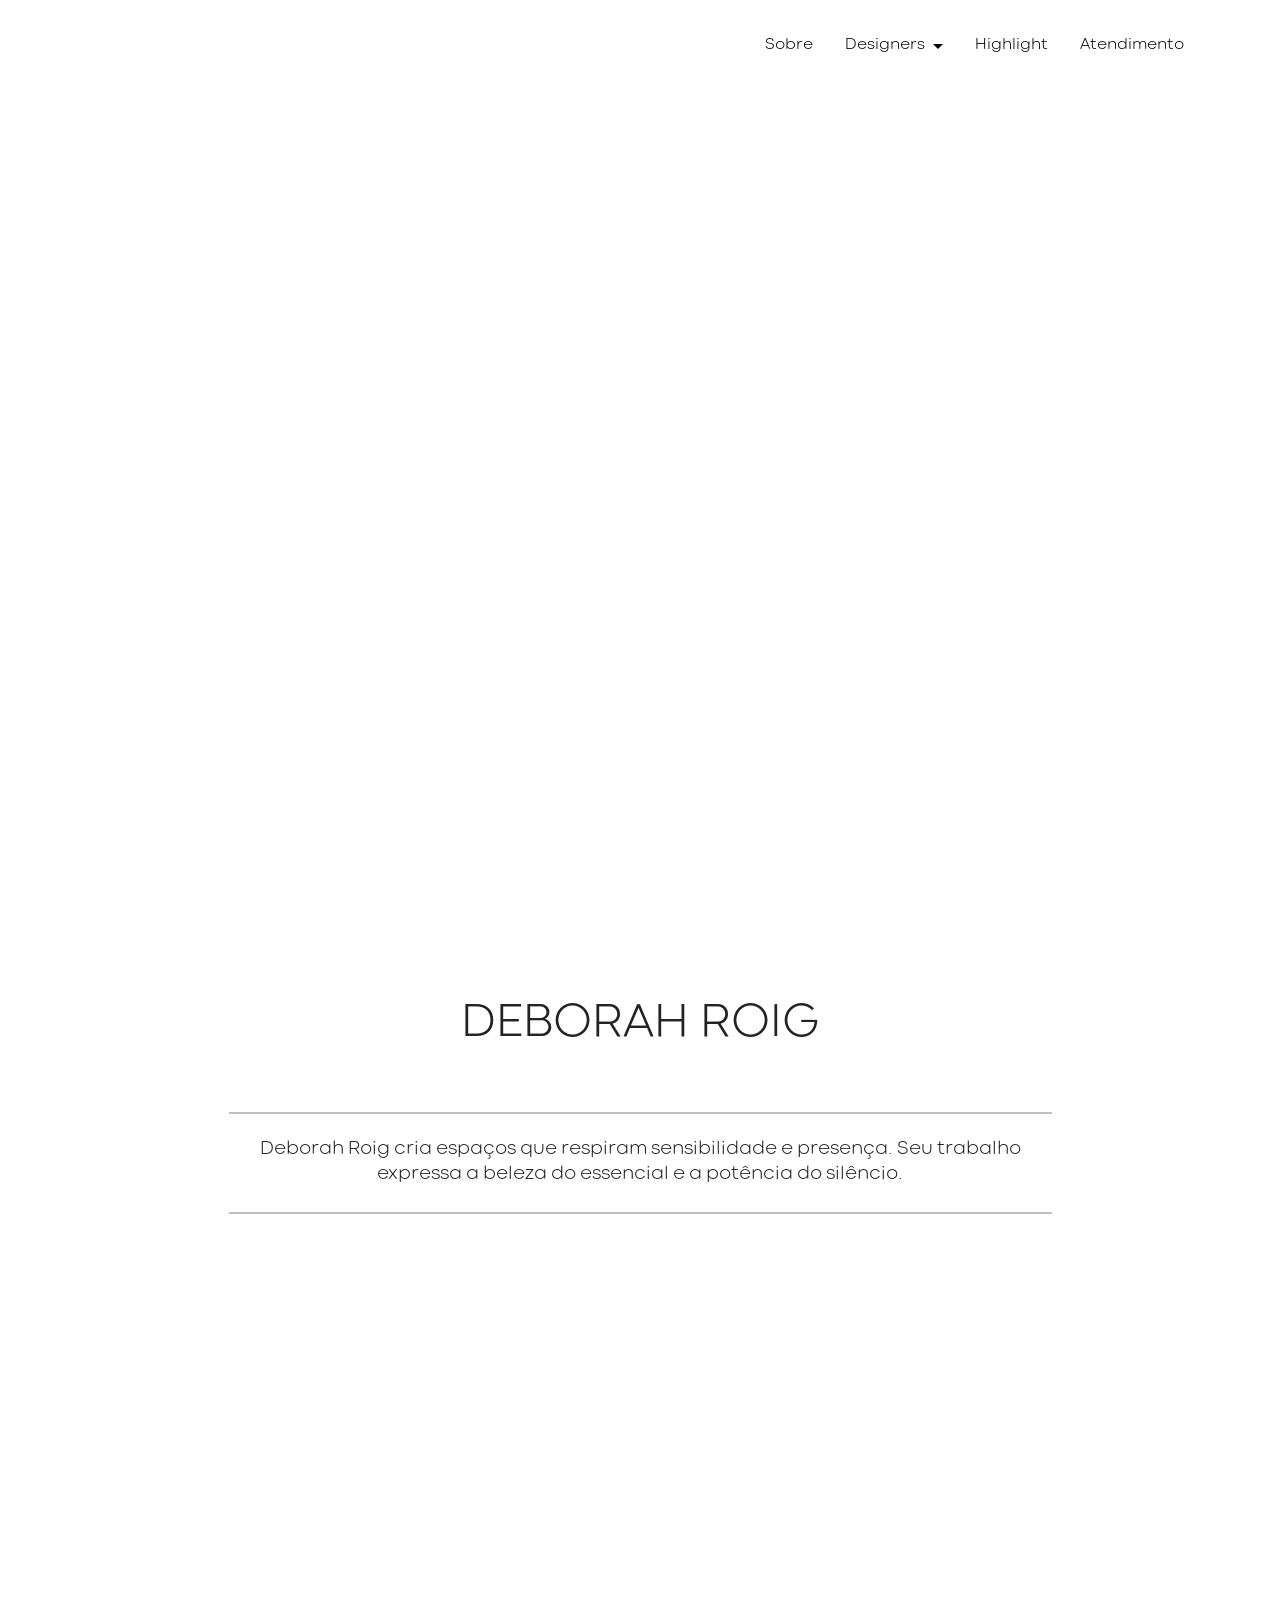
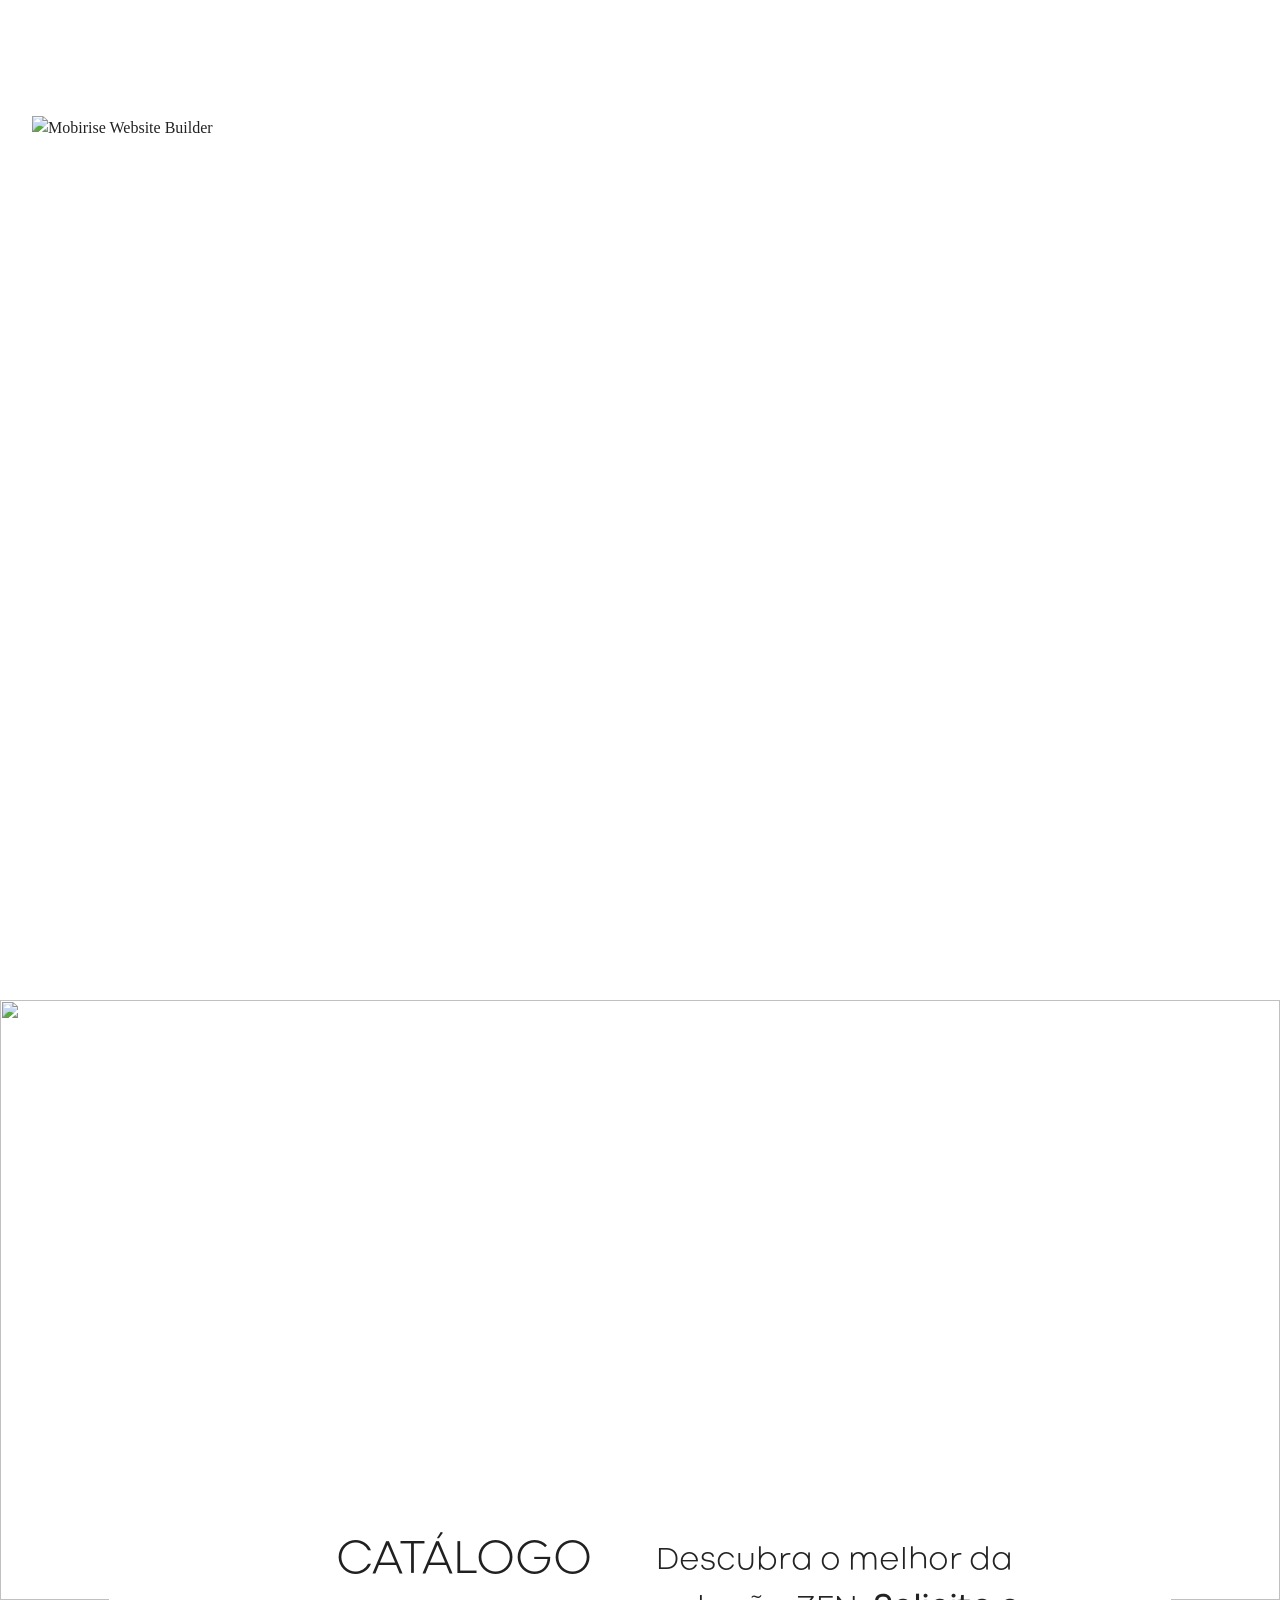
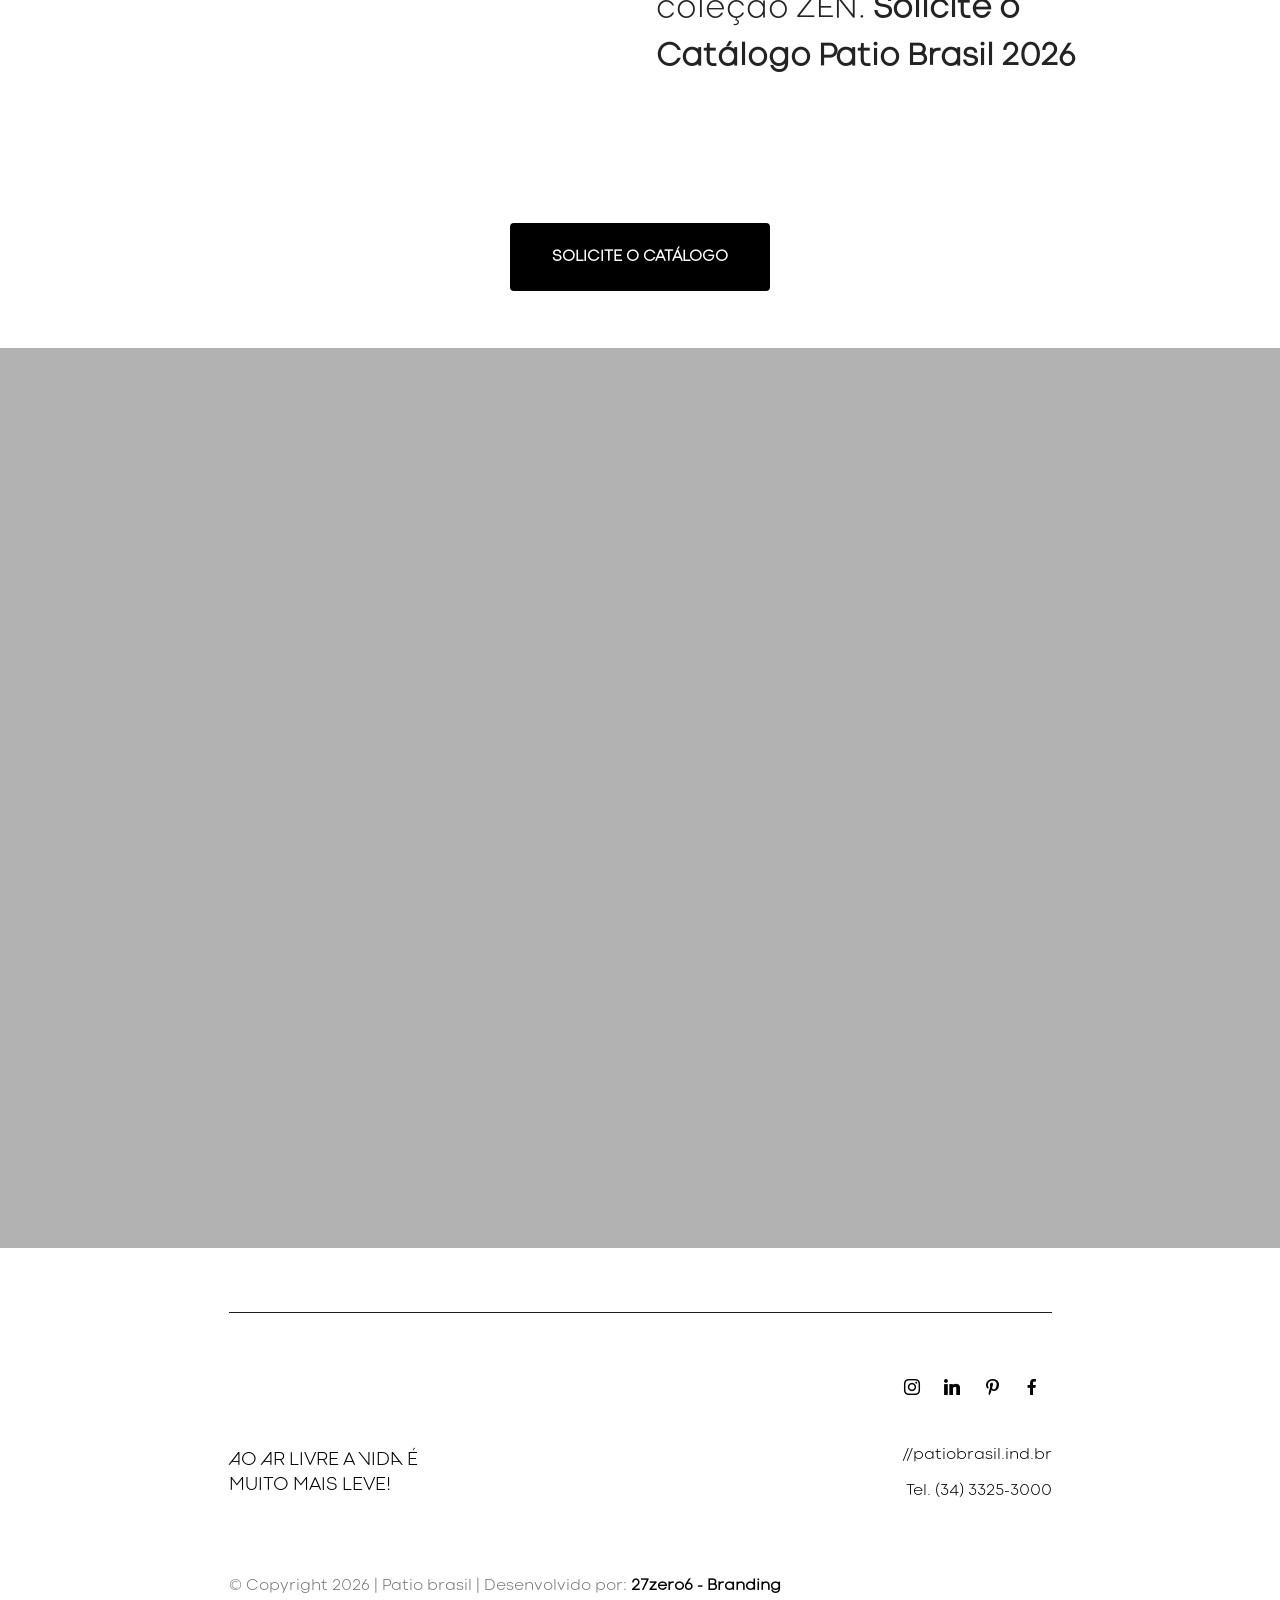
==== commit 25b73864: "Migrar páginas vinculadas e apontar mídias para o Google Drive" ====
--- a/deborah_roig.html
+++ b/deborah_roig.html
@@ -1,316 +1,316 @@
-<!doctype html>
-<html lang="pt-BR"><head>
-  <!-- Site made with Mobirise Website Builder v5.9.6, https://mobirise.com -->
-  <meta charset="UTF-8">
-  <meta http-equiv="X-UA-Compatible" content="IE=edge">
-  <meta name="generator" content="Mobirise v5.9.6, mobirise.com">
-  <meta name="twitter:card" content="summary_large_image">
-  <meta name="twitter:image:src" content="assets/images/imgs4.jpg">
-  <meta property="og:image" content="assets/images/imgs4.jpg">
-  <meta name="twitter:title" content="Deborah Roig">
-  <meta name="viewport" content="width=device-width, initial-scale=1, minimum-scale=1">
-  <link rel="shortcut icon" href="assets/images/fav.svg" type="image/x-icon">
-  <meta name="description" content="A Coleção ZEN é uma celebração de espaços ao ar livre,
-convívio, lazer e transição. Cada peça foi pensada para
-transformar áreas externas em refúgios de expressão e
-leveza. Linhas puras, acabamentos artesanais e superfícies
-que convidam ao toque compõem uma estética serena
-e despretensiosa.">
-  
-  
-  <title>Deborah Roig</title>
-  <link rel="stylesheet" href="assets/web/assets/mobirise-icons2/mobirise2.css">
-  <link rel="stylesheet" href="assets/web/assets/mobirise-icons/mobirise-icons.css">
-  <link rel="stylesheet" href="assets/bootstrap/css/bootstrap.min.css">
-  <link rel="stylesheet" href="assets/bootstrap/css/bootstrap-grid.min.css">
-  <link rel="stylesheet" href="assets/bootstrap/css/bootstrap-reboot.min.css">
-  <link rel="stylesheet" href="assets/parallax/jarallax.css">
-  <link rel="stylesheet" href="assets/animatecss/animate.css">
-  <link rel="stylesheet" href="assets/dropdown/css/style.css">
-  <link rel="stylesheet" href="assets/socicon/css/styles.css">
-  <link rel="stylesheet" href="assets/theme/css/style.css">
-  <link href="assets/fonts/style.css" rel="stylesheet">
-  <link rel="preload" as="style" href="assets/mobirise/css/mbr-additional.css"><link rel="stylesheet" href="assets/mobirise/css/mbr-additional.css" type="text/css">
-
-  
-  
-  
-<link rel="stylesheet" href="zen.css?v=a9e02e7">
-</head>
-<body style="z-index: 0">
-  
-  <section data-bs-version="5.1" class="buildm5 menu menu1 cid-vgikKQh6PB" once="menu" id="menu1-8x">
-	
-
-	<nav class="navbar navbar-dropdown opacityScrollOff navbar-fixed-top navbar-expand-lg">
-		<div class="container">
-			<div class="navbar-brand">
-				<span class="navbar-logo">
-					<a href="index.html">
-						<img src="assets/images/cor-preta.svg" alt="" style="height: 2.1rem;">
-					</a>
-				</span>
-				
-			</div>
-			<button class="navbar-toggler" type="button" data-toggle="collapse" data-bs-toggle="collapse" data-target="#navbarSupportedContent" data-bs-target="#navbarSupportedContent" aria-controls="navbarNavAltMarkup" aria-expanded="false" aria-label="Abrir menu">
-				<div class="hamburger">
-					<span></span>
-					<span></span>
-					<span></span>
-					<span></span>
-				</div>
-			</button>
-			<div class="collapse navbar-collapse opacityScrollOff" id="navbarSupportedContent">
-				<ul class="navbar-nav nav-dropdown nav-right" data-app-modern-menu="true"><li class="nav-item">
-						<a class="nav-link link text-info text-primary display-4" href="index.html#features01-p" aria-expanded="false">Sobre</a>
-					</li><li class="nav-item dropdown"><a class="nav-link link text-info dropdown-toggle display-4" href="#" data-toggle="dropdown-submenu" data-bs-toggle="dropdown" data-bs-auto-close="outside" aria-expanded="false">Designers</a><div class="dropdown-menu" aria-labelledby="dropdown-501"><a class="text-info dropdown-item text-primary display-4" href="lattoog.html">Lattoog<br></a><a class="text-info dropdown-item text-primary display-4" href="marina_linhares.html">Marina Linhares</a><a class="text-info dropdown-item text-primary display-4" href="suite_arquitetos.html">Suite Arquitetos</a><a class="text-info dropdown-item text-primary show display-4" href="deborah_roig.html" aria-expanded="false">Deborah Roig</a><a class="text-info dropdown-item text-primary show display-4" href="zanocchi_design.html">Zanocchi Design</a><a class="text-info show dropdown-item text-primary display-4" href="studio_patio.html">Studio Patio</a></div></li><li class="nav-item"><a class="nav-link link text-info show text-primary display-4" href="https://atmosfera.patiobrasilmoveis.com.br/zen/highlight_006_zen.html">Highlight</a></li><li class="nav-item"><a class="nav-link link text-info show text-primary display-4" href="https://atmosfera.patiobrasilmoveis.com.br/linker/atendimento.html" target="_blank" rel="noopener">Atendimento</a></li></ul>
-				
-				
-			</div>
-		</div>
-	</nav>
-</section>
-
-<section data-bs-version="5.1" class="video1 studiom4_video1 cid-vgikKQxtb6 mbr-parallax-background" id="video1-8y">
-
-    
-    
-
-
-    
-
-    <div class="container align-center">
-        <div class="row justify-content-md-center">
-            <div class="mbr-white col-md-10">
-                
-                
-                
-                
-                
-            </div>
-        </div>
-    </div>
-
-    
-</section>
-
-<section data-bs-version="5.1" class="article11 cid-vgikKQWLKa" id="article11-8z">
-    
-
-    
-    
-    <div class="container-fluid">
-        <div class="row justify-content-center">
-            <div class="title col-md-12 col-lg-8">
-                <h3 class="mbr-section-title mbr-fonts-style align-center mt-0 mb-0 display-2">DEBORAH ROIG</h3>
-                
-                
-            </div>
-        </div>
-    </div>
-</section>
-
-<section data-bs-version="5.1" class="content6 cid-vgikKR9xWw" id="content6-90">
-    
-    <div class="container">
-        <div class="row justify-content-center">
-            <div class="col-md-12 col-lg-9">
-                <hr class="line">
-                <p class="mbr-text align-center mbr-fonts-style my-4 display-7">Deborah Roig cria espaços que respiram sensibilidade e presença. Seu trabalho expressa a beleza do essencial e a potência do silêncio.</p>
-                <hr class="line">
-            </div>
-        </div>
-    </div>
-</section>
-
-<section data-bs-version="5.1" class="image1 cid-vgikKRihLU mbr-fullscreen" id="image01-91">
-  
-
-  
-  
-
-  <div class="container-fluid">
-    <div class="row justify-content-center">
-      <div class="col-12 col-lg-12">
-        <div class="image-wrapper mb-4">
-          <img class="w-100" src="assets/images/imgs4.jpg" alt="Mobirise Website Builder">
-        </div>
-        
-        
-      </div>
-    </div>
-  </div>
-</section>
-
-<section data-bs-version="5.1" class="gallery3 cid-vgikKRvp5T" id="gallery3-92">
-    
-    
-    <div class="container-fluid">
-        <div class="row custom-row">
-            <div class="item item-left features-image col-12 col-md-4">
-                <div class="item-wrap">
-                    <div class="item-img">
-                        <img src="assets/images/imgs.jpg" alt="" class="">
-                    </div>
-                    <div class="item-content">
-                        
-                        
-                        
-                        
-                    </div>
-                </div>
-            </div>
-            <div class="item item-center features-image col-12 col-md-4">
-                <div class="item-wrap">
-                    <div class="item-img">
-                        <img src="assets/images/imgs2.jpg" alt="" class="">
-                    </div>
-                    <div class="item-content">
-                        
-                        
-                        
-                        
-                    </div>
-                </div>
-            </div>
-            <div class="item item-right features-image col-12 col-md-4">
-                <div class="item-wrap">
-                    <div class="item-img">
-                        <img src="assets/images/imgs3.jpg" alt="" class="">
-                    </div>
-                    <div class="item-content">
-                        
-                        
-                        
-                        
-                    </div>
-                </div>
-            </div>
-        </div>
-    </div>
-</section>
-
-<section data-bs-version="5.1" class="features7 bistrom5_features7 cid-vgikKSdY51" id="features7-95">
-    
-    
-    <div class="bgImage">
-        <img src="assets/images/gemini-generated-image-rib490rib490rib4-firefly-upscaler-escala-2x-1.png" alt="" class="">
-    </div>
-    
-        <div class="row justify-content-center">
-            <div class="col-10 col-md-10 col-lg-10">
-                <div class="main_header">
-                <div class="row">
-                    <div class="col-12 col-lg-6">
-                        <h2 class="mbr-section-title mbr-fonts-style display-2">CATÁLOGO<br></h2>
-                    </div>
-                    <div class="col-12 col-lg-6">
-                        <p class="mbr-text mbr-fonts-style display-5">Descubra o melhor da coleção ZEN.&nbsp;<strong>Solicite o Catálogo Patio Brasil 2026</strong><br></p>
-                        
-                    </div>
-                </div>
-            </div>
-        </div>
-    </div>
-</section>
-
-<section data-bs-version="5.1" class="article16 cid-vgikKSq34H" id="article16-96">
-    
-    <div class="container">
-        <div class="row justify-content-center">
-            <div class="col-md-12 col-lg-12">
-                <div class="mbr-section-btn align-center"><a class="btn btn-secondary display-4" href="https://materiais.patiobrasil.ind.br/col2026_zen_patio_brasil" target="_blank" rel="noopener">&nbsp; SOLICITE O CATÁLOGO&nbsp;&nbsp;</a></div>
-            </div>
-        </div>
-    </div>
-</section>
-
-<section data-bs-version="5.1" class="video1 studiom4_video1 cid-vgikKSAhu2 mbr-parallax-background" id="video1-97">
-
-    
-    
-
-
-    <div class="mbr-overlay" style="opacity: 0.3; background-color: rgb(0, 0, 0);">
-    </div>
-
-    <div class="container align-center">
-        <div class="row justify-content-md-center">
-            <div class="mbr-white col-md-10">
-                
-                
-                
-                
-                
-            </div>
-        </div>
-    </div>
-
-    
-</section>
-
-<section data-bs-version="5.1" class="footer1 factm5 cid-vgikKT2m7u" once="footers" id="afooter1-98">
-
-    
-
-    
-    
-    <div class="container">
-        <div class="row justify-content-center">
-            <div class="col-12 col-lg-9">
-                <div class="border-item"></div>
-                <div class="main-container">
-                    <div class="column-left">
-                        <div class="navbar-brand">
-                            <span class="navbar-logo">
-                                <a href="index.html#top" target="_blank" rel="noopener" class="">
-                                    <img src="assets/images/logo-simbolo-.png" alt="" style="height: 3.5rem;">
-                                </a>
-                            </span>
-                            
-                        </div>
-                        <p class="mbr-text mb-0 mbr-fonts-style display-7">AO AR LIVRE A VIDA É<br>MUITO MAIS LEVE!<br><br></p>
-                        
-                    </div>
-                    <div class="column-right">
-                        <div class="social-list">
-                            <div class="soc-item">
-                                <a href="https://www.instagram.com/patiobrasilmoveis/" target="_blank" rel="noopener" class=""><span class="mbr-iconfont mbr-iconfont-social socicon-instagram socicon"></span></a>
-                            </div>
-                            <div class="soc-item">
-                                <a href="https://www.linkedin.com/company/patio-brasil-moveis-externos/" target="_blank" rel="noopener" class=""><span class="mbr-iconfont mbr-iconfont-social socicon-linkedin socicon"></span></a>
-                            </div>
-                            <div class="soc-item">
-                                <a href="https://br.pinterest.com/patiobrasil/" target="_blank" rel="noopener" class=""><span class="mbr-iconfont mbr-iconfont-social socicon-pinterest socicon"></span></a>
-                            </div>
-                            <div class="soc-item">
-                                <a href="https://www.facebook.com/patiobrasilmoveis/" target="_blank" rel="noopener" class=""><span class="mbr-iconfont mbr-iconfont-social socicon-facebook socicon"></span></a>
-                            </div>
-                            
-                            
-                        </div>
-                        <div class="list-box">
-                            <ul class="contact-list mbr-fonts-style display-4">
-                                <li class="contact-text item-wrap"><a href="https://www.patiobrasil.ind.br/" class="text-primary" target="_blank" rel="noopener">//patiobrasil.ind.br</a></li><a href="https://www.patiobrasil.ind.br/" class="text-primary" target="_blank" rel="noopener">
-                                </a><li class="contact-text item-wrap">Tel. (34) 3325-3000</li>
-                            </ul>
-                        </div>
-                    </div>
-                    <div class="copyright-container">
-                        <p class="copyright mb-0 mbr-fonts-style display-4">
-                            © Copyright 2026 | Patio brasil | Desenvolvido por: <strong><a href="http://www.27zero6.com.br/" class="text-info"><b>27zero6 - Branding</b>&nbsp;</a></strong><br></p>
-                    </div>
-                </div>
-            </div>
-        </div>
-    </div>
-</section>              
-  
-  
- <div id="scrollToTop" class="scrollToTop mbr-arrow-up" style="display: none;"><a style="text-align: center;"><i class="mbr-arrow-up-icon mbr-arrow-up-icon-cm cm-icon cm-icon-smallarrow-up"></i></a></div>
-    
-  
-<script src="assets/bootstrap/js/bootstrap.bundle.min.js" defer></script>
-<script src="assets/parallax/jarallax.js" defer></script>
-<script src="zen.js?v=perfis" defer></script>
+<!doctype html>
+<html lang="pt-BR"><head>
+  <!-- Site made with Mobirise Website Builder v5.9.6, https://mobirise.com -->
+  <meta charset="UTF-8">
+  <meta http-equiv="X-UA-Compatible" content="https://mfgisele-bot.github.io/zen/IE=edge">
+  <meta name="generator" content="Mobirise v5.9.6, mobirise.com">
+  <meta name="twitter:card" content="https://mfgisele-bot.github.io/zen/summary_large_image">
+  <meta name="twitter:image:src" content="https://lh3.googleusercontent.com/d/1XXC7Beg0lnRoLutd1NMuhBc-YceAEW75">
+  <meta property="og:image" content="https://lh3.googleusercontent.com/d/1XXC7Beg0lnRoLutd1NMuhBc-YceAEW75">
+  <meta name="twitter:title" content="https://mfgisele-bot.github.io/zen/Deborah Roig">
+  <meta name="viewport" content="https://mfgisele-bot.github.io/zen/width=device-width, initial-scale=1, minimum-scale=1">
+  <link rel="shortcut icon" href="https://lh3.googleusercontent.com/d/1187NdRUSBSZXN53aY973PXLr-W_su149" type="image/x-icon">
+  <meta name="description" content="A Coleção ZEN é uma celebração de espaços ao ar livre,
+convívio, lazer e transição. Cada peça foi pensada para
+transformar áreas externas em refúgios de expressão e
+leveza. Linhas puras, acabamentos artesanais e superfícies
+que convidam ao toque compõem uma estética serena
+e despretensiosa.">
+  
+  
+  <title>Deborah Roig</title>
+  <link rel="stylesheet" href="assets/web/assets/mobirise-icons2/mobirise2.css">
+  <link rel="stylesheet" href="assets/web/assets/mobirise-icons/mobirise-icons.css">
+  <link rel="stylesheet" href="assets/bootstrap/css/bootstrap.min.css">
+  <link rel="stylesheet" href="assets/bootstrap/css/bootstrap-grid.min.css">
+  <link rel="stylesheet" href="assets/bootstrap/css/bootstrap-reboot.min.css">
+  <link rel="stylesheet" href="assets/parallax/jarallax.css">
+  <link rel="stylesheet" href="assets/animatecss/animate.css">
+  <link rel="stylesheet" href="assets/dropdown/css/style.css">
+  <link rel="stylesheet" href="assets/socicon/css/styles.css">
+  <link rel="stylesheet" href="assets/theme/css/style.css">
+  <link href="assets/fonts/style.css" rel="stylesheet">
+  <link rel="preload" as="style" href="assets/mobirise/css/mbr-additional.css"><link rel="stylesheet" href="assets/mobirise/css/mbr-additional.css" type="text/css">
+
+  
+  
+  
+<link rel="stylesheet" href="zen.css?v=a9e02e7">
+</head>
+<body style="z-index: 0">
+  
+  <section data-bs-version="5.1" class="buildm5 menu menu1 cid-vgikKQh6PB" once="menu" id="menu1-8x">
+	
+
+	<nav class="navbar navbar-dropdown opacityScrollOff navbar-fixed-top navbar-expand-lg">
+		<div class="container">
+			<div class="navbar-brand">
+				<span class="navbar-logo">
+					<a href="https://mfgisele-bot.github.io/zen/index.html">
+						<img src="https://lh3.googleusercontent.com/d/19GMCTd7cNqw2o451AP_Y38CyWhMpCtJR" alt="" style="height: 2.1rem;">
+					</a>
+				</span>
+				
+			</div>
+			<button class="navbar-toggler" type="button" data-toggle="collapse" data-bs-toggle="collapse" data-target="#navbarSupportedContent" data-bs-target="#navbarSupportedContent" aria-controls="navbarNavAltMarkup" aria-expanded="false" aria-label="Abrir menu">
+				<div class="hamburger">
+					<span></span>
+					<span></span>
+					<span></span>
+					<span></span>
+				</div>
+			</button>
+			<div class="collapse navbar-collapse opacityScrollOff" id="navbarSupportedContent">
+				<ul class="navbar-nav nav-dropdown nav-right" data-app-modern-menu="true"><li class="nav-item">
+						<a class="nav-link link text-info text-primary display-4" href="https://mfgisele-bot.github.io/zen/index.html#features01-p" aria-expanded="false">Sobre</a>
+					</li><li class="nav-item dropdown"><a class="nav-link link text-info dropdown-toggle display-4" href="#" data-toggle="dropdown-submenu" data-bs-toggle="dropdown" data-bs-auto-close="outside" aria-expanded="false">Designers</a><div class="dropdown-menu" aria-labelledby="dropdown-501"><a class="text-info dropdown-item text-primary display-4" href="https://mfgisele-bot.github.io/zen/lattoog.html">Lattoog<br></a><a class="text-info dropdown-item text-primary display-4" href="https://mfgisele-bot.github.io/zen/marina_linhares.html">Marina Linhares</a><a class="text-info dropdown-item text-primary display-4" href="https://mfgisele-bot.github.io/zen/suite_arquitetos.html">Suite Arquitetos</a><a class="text-info dropdown-item text-primary show display-4" href="https://mfgisele-bot.github.io/zen/deborah_roig.html" aria-expanded="false">Deborah Roig</a><a class="text-info dropdown-item text-primary show display-4" href="https://mfgisele-bot.github.io/zen/zanocchi_design.html">Zanocchi Design</a><a class="text-info show dropdown-item text-primary display-4" href="https://mfgisele-bot.github.io/zen/studio_patio.html">Studio Patio</a></div></li><li class="nav-item"><a class="nav-link link text-info show text-primary display-4" href="https://mfgisele-bot.github.io/highlights/edicoes/006/">Highlight</a></li><li class="nav-item"><a class="nav-link link text-info show text-primary display-4" href="https://mfgisele-bot.github.io/brasilis/linker/atendimento.html" target="_blank" rel="noopener">Atendimento</a></li></ul>
+				
+				
+			</div>
+		</div>
+	</nav>
+</section>
+
+<section data-bs-version="5.1" class="video1 studiom4_video1 cid-vgikKQxtb6 mbr-parallax-background" id="video1-8y">
+
+    
+    
+
+
+    
+
+    <div class="container align-center">
+        <div class="row justify-content-md-center">
+            <div class="mbr-white col-md-10">
+                
+                
+                
+                
+                
+            </div>
+        </div>
+    </div>
+
+    
+</section>
+
+<section data-bs-version="5.1" class="article11 cid-vgikKQWLKa" id="article11-8z">
+    
+
+    
+    
+    <div class="container-fluid">
+        <div class="row justify-content-center">
+            <div class="title col-md-12 col-lg-8">
+                <h3 class="mbr-section-title mbr-fonts-style align-center mt-0 mb-0 display-2">DEBORAH ROIG</h3>
+                
+                
+            </div>
+        </div>
+    </div>
+</section>
+
+<section data-bs-version="5.1" class="content6 cid-vgikKR9xWw" id="content6-90">
+    
+    <div class="container">
+        <div class="row justify-content-center">
+            <div class="col-md-12 col-lg-9">
+                <hr class="line">
+                <p class="mbr-text align-center mbr-fonts-style my-4 display-7">Deborah Roig cria espaços que respiram sensibilidade e presença. Seu trabalho expressa a beleza do essencial e a potência do silêncio.</p>
+                <hr class="line">
+            </div>
+        </div>
+    </div>
+</section>
+
+<section data-bs-version="5.1" class="image1 cid-vgikKRihLU mbr-fullscreen" id="image01-91">
+  
+
+  
+  
+
+  <div class="container-fluid">
+    <div class="row justify-content-center">
+      <div class="col-12 col-lg-12">
+        <div class="image-wrapper mb-4">
+          <img class="w-100" src="https://lh3.googleusercontent.com/d/1XXC7Beg0lnRoLutd1NMuhBc-YceAEW75" alt="Mobirise Website Builder">
+        </div>
+        
+        
+      </div>
+    </div>
+  </div>
+</section>
+
+<section data-bs-version="5.1" class="gallery3 cid-vgikKRvp5T" id="gallery3-92">
+    
+    
+    <div class="container-fluid">
+        <div class="row custom-row">
+            <div class="item item-left features-image col-12 col-md-4">
+                <div class="item-wrap">
+                    <div class="item-img">
+                        <img src="https://lh3.googleusercontent.com/d/12Y_PF--6J9GxjmI8IEB9tEepUb80D4xB" alt="" class="">
+                    </div>
+                    <div class="item-content">
+                        
+                        
+                        
+                        
+                    </div>
+                </div>
+            </div>
+            <div class="item item-center features-image col-12 col-md-4">
+                <div class="item-wrap">
+                    <div class="item-img">
+                        <img src="https://lh3.googleusercontent.com/d/1LczGsWacV4xTYgzSy9ICCS3hEUO5WRNa" alt="" class="">
+                    </div>
+                    <div class="item-content">
+                        
+                        
+                        
+                        
+                    </div>
+                </div>
+            </div>
+            <div class="item item-right features-image col-12 col-md-4">
+                <div class="item-wrap">
+                    <div class="item-img">
+                        <img src="https://lh3.googleusercontent.com/d/1h5C4EYO0G81xGpPjI8JNGRRnj8xt9eld" alt="" class="">
+                    </div>
+                    <div class="item-content">
+                        
+                        
+                        
+                        
+                    </div>
+                </div>
+            </div>
+        </div>
+    </div>
+</section>
+
+<section data-bs-version="5.1" class="features7 bistrom5_features7 cid-vgikKSdY51" id="features7-95">
+    
+    
+    <div class="bgImage">
+        <img src="https://lh3.googleusercontent.com/d/1hOJeazsNJ6QaKX6hHe46P2VyxK5M_i90" alt="" class="">
+    </div>
+    
+        <div class="row justify-content-center">
+            <div class="col-10 col-md-10 col-lg-10">
+                <div class="main_header">
+                <div class="row">
+                    <div class="col-12 col-lg-6">
+                        <h2 class="mbr-section-title mbr-fonts-style display-2">CATÁLOGO<br></h2>
+                    </div>
+                    <div class="col-12 col-lg-6">
+                        <p class="mbr-text mbr-fonts-style display-5">Descubra o melhor da coleção ZEN.&nbsp;<strong>Solicite o Catálogo Patio Brasil 2026</strong><br></p>
+                        
+                    </div>
+                </div>
+            </div>
+        </div>
+    </div>
+</section>
+
+<section data-bs-version="5.1" class="article16 cid-vgikKSq34H" id="article16-96">
+    
+    <div class="container">
+        <div class="row justify-content-center">
+            <div class="col-md-12 col-lg-12">
+                <div class="mbr-section-btn align-center"><a class="btn btn-secondary display-4" href="https://materiais.patiobrasil.ind.br/col2026_zen_patio_brasil" target="_blank" rel="noopener">&nbsp; SOLICITE O CATÁLOGO&nbsp;&nbsp;</a></div>
+            </div>
+        </div>
+    </div>
+</section>
+
+<section data-bs-version="5.1" class="video1 studiom4_video1 cid-vgikKSAhu2 mbr-parallax-background" id="video1-97">
+
+    
+    
+
+
+    <div class="mbr-overlay" style="opacity: 0.3; background-color: rgb(0, 0, 0);">
+    </div>
+
+    <div class="container align-center">
+        <div class="row justify-content-md-center">
+            <div class="mbr-white col-md-10">
+                
+                
+                
+                
+                
+            </div>
+        </div>
+    </div>
+
+    
+</section>
+
+<section data-bs-version="5.1" class="footer1 factm5 cid-vgikKT2m7u" once="footers" id="afooter1-98">
+
+    
+
+    
+    
+    <div class="container">
+        <div class="row justify-content-center">
+            <div class="col-12 col-lg-9">
+                <div class="border-item"></div>
+                <div class="main-container">
+                    <div class="column-left">
+                        <div class="navbar-brand">
+                            <span class="navbar-logo">
+                                <a href="https://mfgisele-bot.github.io/zen/index.html#top" target="_blank" rel="noopener" class="">
+                                    <img src="https://lh3.googleusercontent.com/d/1pelIfpyGsRPUp5oY3fCc2BahoMSeRWpf" alt="" style="height: 3.5rem;">
+                                </a>
+                            </span>
+                            
+                        </div>
+                        <p class="mbr-text mb-0 mbr-fonts-style display-7">AO AR LIVRE A VIDA É<br>MUITO MAIS LEVE!<br><br></p>
+                        
+                    </div>
+                    <div class="column-right">
+                        <div class="social-list">
+                            <div class="soc-item">
+                                <a href="https://www.instagram.com/patiobrasilmoveis/" target="_blank" rel="noopener" class=""><span class="mbr-iconfont mbr-iconfont-social socicon-instagram socicon"></span></a>
+                            </div>
+                            <div class="soc-item">
+                                <a href="https://www.linkedin.com/company/patio-brasil-moveis-externos/" target="_blank" rel="noopener" class=""><span class="mbr-iconfont mbr-iconfont-social socicon-linkedin socicon"></span></a>
+                            </div>
+                            <div class="soc-item">
+                                <a href="https://br.pinterest.com/patiobrasil/" target="_blank" rel="noopener" class=""><span class="mbr-iconfont mbr-iconfont-social socicon-pinterest socicon"></span></a>
+                            </div>
+                            <div class="soc-item">
+                                <a href="https://www.facebook.com/patiobrasilmoveis/" target="_blank" rel="noopener" class=""><span class="mbr-iconfont mbr-iconfont-social socicon-facebook socicon"></span></a>
+                            </div>
+                            
+                            
+                        </div>
+                        <div class="list-box">
+                            <ul class="contact-list mbr-fonts-style display-4">
+                                <li class="contact-text item-wrap"><a href="https://www.patiobrasil.ind.br/" class="text-primary" target="_blank" rel="noopener">//patiobrasil.ind.br</a></li><a href="https://www.patiobrasil.ind.br/" class="text-primary" target="_blank" rel="noopener">
+                                </a><li class="contact-text item-wrap">Tel. (34) 3325-3000</li>
+                            </ul>
+                        </div>
+                    </div>
+                    <div class="copyright-container">
+                        <p class="copyright mb-0 mbr-fonts-style display-4">
+                            © Copyright 2026 | Patio brasil | Desenvolvido por: <strong><a href="http://www.27zero6.com.br/" class="text-info"><b>27zero6 - Branding</b>&nbsp;</a></strong><br></p>
+                    </div>
+                </div>
+            </div>
+        </div>
+    </div>
+</section>              
+  
+  
+ <div id="scrollToTop" class="scrollToTop mbr-arrow-up" style="display: none;"><a style="text-align: center;"><i class="mbr-arrow-up-icon mbr-arrow-up-icon-cm cm-icon cm-icon-smallarrow-up"></i></a></div>
+    
+  
+<script src="assets/bootstrap/js/bootstrap.bundle.min.js" defer></script>
+<script src="assets/parallax/jarallax.js" defer></script>
+<script src="zen.js?v=perfis" defer></script>
 </body></html>
--- a/assets/web/assets/mobirise-icons2/mobirise2.css
+++ b/assets/web/assets/mobirise-icons2/mobirise2.css
@@ -0,0 +1,498 @@
+@font-face {
+  font-family: 'Moririse2';
+  font-display: swap;
+  src:  url("mobirise2.eot?f2bix4");
+  src:  url("mobirise2.eot?f2bix4#iefix") format('embedded-opentype'),
+    url("mobirise2.ttf?f2bix4") format('truetype'),
+    url("mobirise2.woff?f2bix4") format('woff'),
+    url("mobirise2.svg?f2bix4#mobirise2") format('svg');
+  font-weight: normal;
+  font-style: normal;
+}
+
+[class^="mobi-"], [class*=" mobi-"] {
+  /* use !important to prevent issues with browser extensions that change fonts */
+  font-family: 'Moririse2' !important;
+  speak: none;
+  font-style: normal;
+  font-weight: normal;
+  font-variant: normal;
+  text-transform: none;
+  line-height: 1;
+
+  /* Better Font Rendering =========== */
+  -webkit-font-smoothing: antialiased;
+  -moz-osx-font-smoothing: grayscale;
+}
+
+.mobi-mbri-add-submenu:before {
+  content: "\e900";
+}
+.mobi-mbri-alert:before {
+  content: "\e901";
+}
+.mobi-mbri-align-center:before {
+  content: "\e902";
+}
+.mobi-mbri-align-justify:before {
+  content: "\e903";
+}
+.mobi-mbri-align-left:before {
+  content: "\e904";
+}
+.mobi-mbri-align-right:before {
+  content: "\e905";
+}
+.mobi-mbri-android:before {
+  content: "\e906";
+}
+.mobi-mbri-apple:before {
+  content: "\e907";
+}
+.mobi-mbri-arrow-down:before {
+  content: "\e908";
+}
+.mobi-mbri-arrow-next:before {
+  content: "\e909";
+}
+.mobi-mbri-arrow-prev:before {
+  content: "\e90a";
+}
+.mobi-mbri-arrow-up:before {
+  content: "\e90b";
+}
+.mobi-mbri-bold:before {
+  content: "\e90c";
+}
+.mobi-mbri-bookmark:before {
+  content: "\e90d";
+}
+.mobi-mbri-bootstrap:before {
+  content: "\e90e";
+}
+.mobi-mbri-briefcase:before {
+  content: "\e90f";
+}
+.mobi-mbri-browse:before {
+  content: "\e910";
+}
+.mobi-mbri-bulleted-list:before {
+  content: "\e911";
+}
+.mobi-mbri-calendar:before {
+  content: "\e912";
+}
+.mobi-mbri-camera:before {
+  content: "\e913";
+}
+.mobi-mbri-cart-add:before {
+  content: "\e914";
+}
+.mobi-mbri-cart-full:before {
+  content: "\e915";
+}
+.mobi-mbri-cash:before {
+  content: "\e916";
+}
+.mobi-mbri-change-style:before {
+  content: "\e917";
+}
+.mobi-mbri-chat:before {
+  content: "\e918";
+}
+.mobi-mbri-clock:before {
+  content: "\e919";
+}
+.mobi-mbri-close:before {
+  content: "\e91a";
+}
+.mobi-mbri-cloud:before {
+  content: "\e91b";
+}
+.mobi-mbri-code:before {
+  content: "\e91c";
+}
+.mobi-mbri-contact-form:before {
+  content: "\e91d";
+}
+.mobi-mbri-credit-card:before {
+  content: "\e91e";
+}
+.mobi-mbri-cursor-click:before {
+  content: "\e91f";
+}
+.mobi-mbri-cust-feedback:before {
+  content: "\e920";
+}
+.mobi-mbri-database:before {
+  content: "\e921";
+}
+.mobi-mbri-delivery:before {
+  content: "\e922";
+}
+.mobi-mbri-desktop:before {
+  content: "\e923";
+}
+.mobi-mbri-devices:before {
+  content: "\e924";
+}
+.mobi-mbri-down:before {
+  content: "\e925";
+}
+.mobi-mbri-download-2:before {
+  content: "\e926";
+}
+.mobi-mbri-download:before {
+  content: "\e927";
+}
+.mobi-mbri-drag-n-drop-2:before {
+  content: "\e928";
+}
+.mobi-mbri-drag-n-drop:before {
+  content: "\e929";
+}
+.mobi-mbri-edit-2:before {
+  content: "\e92a";
+}
+.mobi-mbri-edit:before {
+  content: "\e92b";
+}
+.mobi-mbri-error:before {
+  content: "\e92c";
+}
+.mobi-mbri-extension:before {
+  content: "\e92d";
+}
+.mobi-mbri-features:before {
+  content: "\e92e";
+}
+.mobi-mbri-file:before {
+  content: "\e92f";
+}
+.mobi-mbri-flag:before {
+  content: "\e930";
+}
+.mobi-mbri-folder:before {
+  content: "\e931";
+}
+.mobi-mbri-gift:before {
+  content: "\e932";
+}
+.mobi-mbri-github:before {
+  content: "\e933";
+}
+.mobi-mbri-globe-2:before {
+  content: "\e934";
+}
+.mobi-mbri-globe:before {
+  content: "\e935";
+}
+.mobi-mbri-growing-chart:before {
+  content: "\e936";
+}
+.mobi-mbri-hearth:before {
+  content: "\e937";
+}
+.mobi-mbri-help:before {
+  content: "\e938";
+}
+.mobi-mbri-home:before {
+  content: "\e939";
+}
+.mobi-mbri-hot-cup:before {
+  content: "\e93a";
+}
+.mobi-mbri-idea:before {
+  content: "\e93b";
+}
+.mobi-mbri-image-gallery:before {
+  content: "\e93c";
+}
+.mobi-mbri-image-slider:before {
+  content: "\e93d";
+}
+.mobi-mbri-info:before {
+  content: "\e93e";
+}
+.mobi-mbri-italic:before {
+  content: "\e93f";
+}
+.mobi-mbri-key:before {
+  content: "\e940";
+}
+.mobi-mbri-laptop:before {
+  content: "\e941";
+}
+.mobi-mbri-layers:before {
+  content: "\e942";
+}
+.mobi-mbri-left-right:before {
+  content: "\e943";
+}
+.mobi-mbri-left:before {
+  content: "\e944";
+}
+.mobi-mbri-letter:before {
+  content: "\e945";
+}
+.mobi-mbri-like:before {
+  content: "\e946";
+}
+.mobi-mbri-link:before {
+  content: "\e947";
+}
+.mobi-mbri-lock:before {
+  content: "\e948";
+}
+.mobi-mbri-login:before {
+  content: "\e949";
+}
+.mobi-mbri-logout:before {
+  content: "\e94a";
+}
+.mobi-mbri-magic-stick:before {
+  content: "\e94b";
+}
+.mobi-mbri-map-pin:before {
+  content: "\e94c";
+}
+.mobi-mbri-menu:before {
+  content: "\e94d";
+}
+.mobi-mbri-mobile-2:before {
+  content: "\e94e";
+}
+.mobi-mbri-mobile-horizontal:before {
+  content: "\e94f";
+}
+.mobi-mbri-mobile:before {
+  content: "\e950";
+}
+.mobi-mbri-mobirise:before {
+  content: "\e951";
+}
+.mobi-mbri-more-horizontal:before {
+  content: "\e952";
+}
+.mobi-mbri-more-vertical:before {
+  content: "\e953";
+}
+.mobi-mbri-music:before {
+  content: "\e954";
+}
+.mobi-mbri-new-file:before {
+  content: "\e955";
+}
+.mobi-mbri-numbered-list:before {
+  content: "\e956";
+}
+.mobi-mbri-opened-folder:before {
+  content: "\e957";
+}
+.mobi-mbri-pages:before {
+  content: "\e958";
+}
+.mobi-mbri-paper-plane:before {
+  content: "\e959";
+}
+.mobi-mbri-paperclip:before {
+  content: "\e95a";
+}
+.mobi-mbri-phone:before {
+  content: "\e95b";
+}
+.mobi-mbri-photo:before {
+  content: "\e95c";
+}
+.mobi-mbri-photos:before {
+  content: "\e95d";
+}
+.mobi-mbri-pin:before {
+  content: "\e95e";
+}
+.mobi-mbri-play:before {
+  content: "\e95f";
+}
+.mobi-mbri-plus:before {
+  content: "\e960";
+}
+.mobi-mbri-preview:before {
+  content: "\e961";
+}
+.mobi-mbri-print:before {
+  content: "\e962";
+}
+.mobi-mbri-protect:before {
+  content: "\e963";
+}
+.mobi-mbri-question:before {
+  content: "\e964";
+}
+.mobi-mbri-quote-left:before {
+  content: "\e965";
+}
+.mobi-mbri-quote-right:before {
+  content: "\e966";
+}
+.mobi-mbri-redo:before {
+  content: "\e967";
+}
+.mobi-mbri-refresh:before {
+  content: "\e968";
+}
+.mobi-mbri-responsive-2:before {
+  content: "\e969";
+}
+.mobi-mbri-responsive:before {
+  content: "\e96a";
+}
+.mobi-mbri-right:before {
+  content: "\e96b";
+}
+.mobi-mbri-rocket:before {
+  content: "\e96c";
+}
+.mobi-mbri-sad-face:before {
+  content: "\e96d";
+}
+.mobi-mbri-sale:before {
+  content: "\e96e";
+}
+.mobi-mbri-save:before {
+  content: "\e96f";
+}
+.mobi-mbri-search:before {
+  content: "\e970";
+}
+.mobi-mbri-setting-2:before {
+  content: "\e971";
+}
+.mobi-mbri-setting-3:before {
+  content: "\e972";
+}
+.mobi-mbri-setting:before {
+  content: "\e973";
+}
+.mobi-mbri-share:before {
+  content: "\e974";
+}
+.mobi-mbri-shopping-bag:before {
+  content: "\e975";
+}
+.mobi-mbri-shopping-basket:before {
+  content: "\e976";
+}
+.mobi-mbri-shopping-cart:before {
+  content: "\e977";
+}
+.mobi-mbri-sites:before {
+  content: "\e978";
+}
+.mobi-mbri-smile-face:before {
+  content: "\e979";
+}
+.mobi-mbri-speed:before {
+  content: "\e97a";
+}
+.mobi-mbri-star:before {
+  content: "\e97b";
+}
+.mobi-mbri-success:before {
+  content: "\e97c";
+}
+.mobi-mbri-sun:before {
+  content: "\e97d";
+}
+.mobi-mbri-sun2:before {
+  content: "\e97e";
+}
+.mobi-mbri-tablet-vertical:before {
+  content: "\e97f";
+}
+.mobi-mbri-tablet:before {
+  content: "\e980";
+}
+.mobi-mbri-target:before {
+  content: "\e981";
+}
+.mobi-mbri-timer:before {
+  content: "\e982";
+}
+.mobi-mbri-to-ftp:before {
+  content: "\e983";
+}
+.mobi-mbri-to-local-drive:before {
+  content: "\e984";
+}
+.mobi-mbri-touch-swipe:before {
+  content: "\e985";
+}
+.mobi-mbri-touch:before {
+  content: "\e986";
+}
+.mobi-mbri-trash:before {
+  content: "\e987";
+}
+.mobi-mbri-underline:before {
+  content: "\e988";
+}
+.mobi-mbri-undo:before {
+  content: "\e989";
+}
+.mobi-mbri-unlink:before {
+  content: "\e98a";
+}
+.mobi-mbri-unlock:before {
+  content: "\e98b";
+}
+.mobi-mbri-up-down:before {
+  content: "\e98c";
+}
+.mobi-mbri-up:before {
+  content: "\e98d";
+}
+.mobi-mbri-update:before {
+  content: "\e98e";
+}
+.mobi-mbri-upload-2:before {
+  content: "\e98f";
+}
+.mobi-mbri-upload:before {
+  content: "\e990";
+}
+.mobi-mbri-user-2:before {
+  content: "\e991";
+}
+.mobi-mbri-user:before {
+  content: "\e992";
+}
+.mobi-mbri-users:before {
+  content: "\e993";
+}
+.mobi-mbri-video-play:before {
+  content: "\e994";
+}
+.mobi-mbri-video:before {
+  content: "\e995";
+}
+.mobi-mbri-watch:before {
+  content: "\e996";
+}
+.mobi-mbri-website-theme-2:before {
+  content: "\e997";
+}
+.mobi-mbri-website-theme:before {
+  content: "\e998";
+}
+.mobi-mbri-wifi:before {
+  content: "\e999";
+}
+.mobi-mbri-windows:before {
+  content: "\e99a";
+}
+.mobi-mbri-zoom-in:before {
+  content: "\e99b";
+}
+.mobi-mbri-zoom-out:before {
+  content: "\e99c";
+}
--- a/assets/web/assets/mobirise-icons/mobirise-icons.css
+++ b/assets/web/assets/mobirise-icons/mobirise-icons.css
@@ -0,0 +1,477 @@
+@font-face {
+  font-family: 'MobiriseIcons';
+  src:  url("mobirise-icons.eot?spat4u");
+  src:  url("mobirise-icons.eot?spat4u#iefix") format('embedded-opentype'),
+    url("mobirise-icons.ttf?spat4u") format('truetype'),
+    url("mobirise-icons.woff?spat4u") format('woff'),
+    url("mobirise-icons.svg?spat4u#MobiriseIcons") format('svg');
+  font-weight: normal;
+  font-style: normal;
+  font-display: swap;
+}
+
+[class^="mbri-"], [class*=" mbri-"] {
+  /* use !important to prevent issues with browser extensions that change fonts */
+  font-family: MobiriseIcons !important;
+  speak: none;
+  font-style: normal;
+  font-weight: normal;
+  font-variant: normal;
+  text-transform: none;
+  line-height: 1;
+
+  /* Better Font Rendering =========== */
+  -webkit-font-smoothing: antialiased;
+  -moz-osx-font-smoothing: grayscale;
+}
+
+.mbri-add-submenu:before {
+  content: "\e900";
+}
+.mbri-alert:before {
+  content: "\e901";
+}
+.mbri-align-center:before {
+  content: "\e902";
+}
+.mbri-align-justify:before {
+  content: "\e903";
+}
+.mbri-align-left:before {
+  content: "\e904";
+}
+.mbri-align-right:before {
+  content: "\e905";
+}
+.mbri-android:before {
+  content: "\e906";
+}
+.mbri-apple:before {
+  content: "\e907";
+}
+.mbri-arrow-down:before {
+  content: "\e908";
+}
+.mbri-arrow-next:before {
+  content: "\e909";
+}
+.mbri-arrow-prev:before {
+  content: "\e90a";
+}
+.mbri-arrow-up:before {
+  content: "\e90b";
+}
+.mbri-bold:before {
+  content: "\e90c";
+}
+.mbri-bookmark:before {
+  content: "\e90d";
+}
+.mbri-bootstrap:before {
+  content: "\e90e";
+}
+.mbri-briefcase:before {
+  content: "\e90f";
+}
+.mbri-browse:before {
+  content: "\e910";
+}
+.mbri-bulleted-list:before {
+  content: "\e911";
+}
+.mbri-calendar:before {
+  content: "\e912";
+}
+.mbri-camera:before {
+  content: "\e913";
+}
+.mbri-cart-add:before {
+  content: "\e914";
+}
+.mbri-cart-full:before {
+  content: "\e915";
+}
+.mbri-cash:before {
+  content: "\e916";
+}
+.mbri-change-style:before {
+  content: "\e917";
+}
+.mbri-chat:before {
+  content: "\e918";
+}
+.mbri-clock:before {
+  content: "\e919";
+}
+.mbri-close:before {
+  content: "\e91a";
+}
+.mbri-cloud:before {
+  content: "\e91b";
+}
+.mbri-code:before {
+  content: "\e91c";
+}
+.mbri-contact-form:before {
+  content: "\e91d";
+}
+.mbri-credit-card:before {
+  content: "\e91e";
+}
+.mbri-cursor-click:before {
+  content: "\e91f";
+}
+.mbri-cust-feedback:before {
+  content: "\e920";
+}
+.mbri-database:before {
+  content: "\e921";
+}
+.mbri-delivery:before {
+  content: "\e922";
+}
+.mbri-desktop:before {
+  content: "\e923";
+}
+.mbri-devices:before {
+  content: "\e924";
+}
+.mbri-down:before {
+  content: "\e925";
+}
+.mbri-download:before {
+  content: "\e989";
+}
+.mbri-drag-n-drop:before {
+  content: "\e927";
+}
+.mbri-drag-n-drop2:before {
+  content: "\e928";
+}
+.mbri-edit:before {
+  content: "\e929";
+}
+.mbri-edit2:before {
+  content: "\e92a";
+}
+.mbri-error:before {
+  content: "\e92b";
+}
+.mbri-extension:before {
+  content: "\e92c";
+}
+.mbri-features:before {
+  content: "\e92d";
+}
+.mbri-file:before {
+  content: "\e92e";
+}
+.mbri-flag:before {
+  content: "\e92f";
+}
+.mbri-folder:before {
+  content: "\e930";
+}
+.mbri-gift:before {
+  content: "\e931";
+}
+.mbri-github:before {
+  content: "\e932";
+}
+.mbri-globe:before {
+  content: "\e933";
+}
+.mbri-globe-2:before {
+  content: "\e934";
+}
+.mbri-growing-chart:before {
+  content: "\e935";
+}
+.mbri-hearth:before {
+  content: "\e936";
+}
+.mbri-help:before {
+  content: "\e937";
+}
+.mbri-home:before {
+  content: "\e938";
+}
+.mbri-hot-cup:before {
+  content: "\e939";
+}
+.mbri-idea:before {
+  content: "\e93a";
+}
+.mbri-image-gallery:before {
+  content: "\e93b";
+}
+.mbri-image-slider:before {
+  content: "\e93c";
+}
+.mbri-info:before {
+  content: "\e93d";
+}
+.mbri-italic:before {
+  content: "\e93e";
+}
+.mbri-key:before {
+  content: "\e93f";
+}
+.mbri-laptop:before {
+  content: "\e940";
+}
+.mbri-layers:before {
+  content: "\e941";
+}
+.mbri-left-right:before {
+  content: "\e942";
+}
+.mbri-left:before {
+  content: "\e943";
+}
+.mbri-letter:before {
+  content: "\e944";
+}
+.mbri-like:before {
+  content: "\e945";
+}
+.mbri-link:before {
+  content: "\e946";
+}
+.mbri-lock:before {
+  content: "\e947";
+}
+.mbri-login:before {
+  content: "\e948";
+}
+.mbri-logout:before {
+  content: "\e949";
+}
+.mbri-magic-stick:before {
+  content: "\e94a";
+}
+.mbri-map-pin:before {
+  content: "\e94b";
+}
+.mbri-menu:before {
+  content: "\e94c";
+}
+.mbri-mobile:before {
+  content: "\e94d";
+}
+.mbri-mobile2:before {
+  content: "\e94e";
+}
+.mbri-mobirise:before {
+  content: "\e94f";
+}
+.mbri-more-horizontal:before {
+  content: "\e950";
+}
+.mbri-more-vertical:before {
+  content: "\e951";
+}
+.mbri-music:before {
+  content: "\e952";
+}
+.mbri-new-file:before {
+  content: "\e953";
+}
+.mbri-numbered-list:before {
+  content: "\e954";
+}
+.mbri-opened-folder:before {
+  content: "\e955";
+}
+.mbri-pages:before {
+  content: "\e956";
+}
+.mbri-paper-plane:before {
+  content: "\e957";
+}
+.mbri-paperclip:before {
+  content: "\e958";
+}
+.mbri-photo:before {
+  content: "\e959";
+}
+.mbri-photos:before {
+  content: "\e95a";
+}
+.mbri-pin:before {
+  content: "\e95b";
+}
+.mbri-play:before {
+  content: "\e95c";
+}
+.mbri-plus:before {
+  content: "\e95d";
+}
+.mbri-preview:before {
+  content: "\e95e";
+}
+.mbri-print:before {
+  content: "\e95f";
+}
+.mbri-protect:before {
+  content: "\e960";
+}
+.mbri-question:before {
+  content: "\e961";
+}
+.mbri-quote-left:before {
+  content: "\e962";
+}
+.mbri-quote-right:before {
+  content: "\e963";
+}
+.mbri-refresh:before {
+  content: "\e964";
+}
+.mbri-responsive:before {
+  content: "\e965";
+}
+.mbri-right:before {
+  content: "\e966";
+}
+.mbri-rocket:before {
+  content: "\e967";
+}
+.mbri-sad-face:before {
+  content: "\e968";
+}
+.mbri-sale:before {
+  content: "\e969";
+}
+.mbri-save:before {
+  content: "\e96a";
+}
+.mbri-search:before {
+  content: "\e96b";
+}
+.mbri-setting:before {
+  content: "\e96c";
+}
+.mbri-setting2:before {
+  content: "\e96d";
+}
+.mbri-setting3:before {
+  content: "\e96e";
+}
+.mbri-share:before {
+  content: "\e96f";
+}
+.mbri-shopping-bag:before {
+  content: "\e970";
+}
+.mbri-shopping-basket:before {
+  content: "\e971";
+}
+.mbri-shopping-cart:before {
+  content: "\e972";
+}
+.mbri-sites:before {
+  content: "\e973";
+}
+.mbri-smile-face:before {
+  content: "\e974";
+}
+.mbri-speed:before {
+  content: "\e975";
+}
+.mbri-star:before {
+  content: "\e976";
+}
+.mbri-success:before {
+  content: "\e977";
+}
+.mbri-sun:before {
+  content: "\e978";
+}
+.mbri-sun2:before {
+  content: "\e979";
+}
+.mbri-tablet:before {
+  content: "\e97a";
+}
+.mbri-tablet-vertical:before {
+  content: "\e97b";
+}
+.mbri-target:before {
+  content: "\e97c";
+}
+.mbri-timer:before {
+  content: "\e97d";
+}
+.mbri-to-ftp:before {
+  content: "\e97e";
+}
+.mbri-to-local-drive:before {
+  content: "\e97f";
+}
+.mbri-touch-swipe:before {
+  content: "\e980";
+}
+.mbri-touch:before {
+  content: "\e981";
+}
+.mbri-trash:before {
+  content: "\e982";
+}
+.mbri-underline:before {
+  content: "\e983";
+}
+.mbri-unlink:before {
+  content: "\e984";
+}
+.mbri-unlock:before {
+  content: "\e985";
+}
+.mbri-up-down:before {
+  content: "\e986";
+}
+.mbri-up:before {
+  content: "\e987";
+}
+.mbri-update:before {
+  content: "\e988";
+}
+.mbri-upload:before {
+ content: "\e926"; 
+}
+.mbri-user:before {
+  content: "\e98a";
+}
+.mbri-user2:before {
+  content: "\e98b";
+}
+.mbri-users:before {
+  content: "\e98c";
+}
+.mbri-video:before {
+  content: "\e98d";
+}
+.mbri-video-play:before {
+  content: "\e98e";
+}
+.mbri-watch:before {
+  content: "\e98f";
+}
+.mbri-website-theme:before {
+  content: "\e990";
+}
+.mbri-wifi:before {
+  content: "\e991";
+}
+.mbri-windows:before {
+  content: "\e992";
+}
+.mbri-zoom-out:before {
+  content: "\e993";
+}
+.mbri-redo:before {
+  content: "\e994";
+}
+.mbri-undo:before {
+  content: "\e995";
+}
--- a/assets/socicon/css/styles.css
+++ b/assets/socicon/css/styles.css
@@ -0,0 +1,934 @@
+@charset "UTF-8";
+
+@font-face {
+  font-family: 'Socicon';
+  src:  url("../fonts/socicon.eot");
+  src:  url("../fonts/socicon.eot?#iefix") format('embedded-opentype'),
+    url("../fonts/socicon.woff2") format('woff2'),
+    url("../fonts/socicon.ttf") format('truetype'),
+    url("../fonts/socicon.woff") format('woff'),
+    url("../fonts/socicon.svg#socicon") format('svg');
+  font-weight: normal;
+  font-style: normal;
+  font-display: swap;
+}
+
+[data-icon]:before {
+  font-family: "socicon" !important;
+  content: attr(data-icon);
+  font-style: normal !important;
+  font-weight: normal !important;
+  font-variant: normal !important;
+  text-transform: none !important;
+  speak: none;
+  line-height: 1;
+  -webkit-font-smoothing: antialiased;
+  -moz-osx-font-smoothing: grayscale;
+}
+
+[class^="socicon-"], [class*=" socicon-"] {
+  /* use !important to prevent issues with browser extensions that change fonts */
+  font-family: 'Socicon' !important;
+  speak: none;
+  font-style: normal;
+  font-weight: normal;
+  font-variant: normal;
+  text-transform: none;
+  line-height: 1;
+
+  /* Better Font Rendering =========== */
+  -webkit-font-smoothing: antialiased;
+  -moz-osx-font-smoothing: grayscale;
+}
+
+.socicon-eitaa:before {
+  content: "\e97c";
+}
+.socicon-soroush:before {
+  content: "\e97d";
+}
+.socicon-bale:before {
+  content: "\e97e";
+}
+.socicon-zazzle:before {
+  content: "\e97b";
+}
+.socicon-society6:before {
+  content: "\e97a";
+}
+.socicon-redbubble:before {
+  content: "\e979";
+}
+.socicon-avvo:before {
+  content: "\e978";
+}
+.socicon-stitcher:before {
+  content: "\e977";
+}
+.socicon-googlehangouts:before {
+  content: "\e974";
+}
+.socicon-dlive:before {
+  content: "\e975";
+}
+.socicon-vsco:before {
+  content: "\e976";
+}
+.socicon-flipboard:before {
+  content: "\e973";
+}
+.socicon-ubuntu:before {
+  content: "\e958";
+}
+.socicon-artstation:before {
+  content: "\e959";
+}
+.socicon-invision:before {
+  content: "\e95a";
+}
+.socicon-torial:before {
+  content: "\e95b";
+}
+.socicon-collectorz:before {
+  content: "\e95c";
+}
+.socicon-seenthis:before {
+  content: "\e95d";
+}
+.socicon-googleplaymusic:before {
+  content: "\e95e";
+}
+.socicon-debian:before {
+  content: "\e95f";
+}
+.socicon-filmfreeway:before {
+  content: "\e960";
+}
+.socicon-gnome:before {
+  content: "\e961";
+}
+.socicon-itchio:before {
+  content: "\e962";
+}
+.socicon-jamendo:before {
+  content: "\e963";
+}
+.socicon-mix:before {
+  content: "\e964";
+}
+.socicon-sharepoint:before {
+  content: "\e965";
+}
+.socicon-tinder:before {
+  content: "\e966";
+}
+.socicon-windguru:before {
+  content: "\e967";
+}
+.socicon-cdbaby:before {
+  content: "\e968";
+}
+.socicon-elementaryos:before {
+  content: "\e969";
+}
+.socicon-stage32:before {
+  content: "\e96a";
+}
+.socicon-tiktok:before {
+  content: "\e96b";
+}
+.socicon-gitter:before {
+  content: "\e96c";
+}
+.socicon-letterboxd:before {
+  content: "\e96d";
+}
+.socicon-threema:before {
+  content: "\e96e";
+}
+.socicon-splice:before {
+  content: "\e96f";
+}
+.socicon-metapop:before {
+  content: "\e970";
+}
+.socicon-naver:before {
+  content: "\e971";
+}
+.socicon-remote:before {
+  content: "\e972";
+}
+.socicon-internet:before {
+  content: "\e957";
+}
+.socicon-moddb:before {
+  content: "\e94b";
+}
+.socicon-indiedb:before {
+  content: "\e94c";
+}
+.socicon-traxsource:before {
+  content: "\e94d";
+}
+.socicon-gamefor:before {
+  content: "\e94e";
+}
+.socicon-pixiv:before {
+  content: "\e94f";
+}
+.socicon-myanimelist:before {
+  content: "\e950";
+}
+.socicon-blackberry:before {
+  content: "\e951";
+}
+.socicon-wickr:before {
+  content: "\e952";
+}
+.socicon-spip:before {
+  content: "\e953";
+}
+.socicon-napster:before {
+  content: "\e954";
+}
+.socicon-beatport:before {
+  content: "\e955";
+}
+.socicon-hackerone:before {
+  content: "\e956";
+}
+.socicon-hackernews:before {
+  content: "\e946";
+}
+.socicon-smashwords:before {
+  content: "\e947";
+}
+.socicon-kobo:before {
+  content: "\e948";
+}
+.socicon-bookbub:before {
+  content: "\e949";
+}
+.socicon-mailru:before {
+  content: "\e94a";
+}
+.socicon-gitlab:before {
+  content: "\e945";
+}
+.socicon-instructables:before {
+  content: "\e944";
+}
+.socicon-portfolio:before {
+  content: "\e943";
+}
+.socicon-codered:before {
+  content: "\e940";
+}
+.socicon-origin:before {
+  content: "\e941";
+}
+.socicon-nextdoor:before {
+  content: "\e942";
+}
+.socicon-udemy:before {
+  content: "\e93f";
+}
+.socicon-livemaster:before {
+  content: "\e93e";
+}
+.socicon-crunchbase:before {
+  content: "\e93b";
+}
+.socicon-homefy:before {
+  content: "\e93c";
+}
+.socicon-calendly:before {
+  content: "\e93d";
+}
+.socicon-realtor:before {
+  content: "\e90f";
+}
+.socicon-tidal:before {
+  content: "\e910";
+}
+.socicon-qobuz:before {
+  content: "\e911";
+}
+.socicon-natgeo:before {
+  content: "\e912";
+}
+.socicon-mastodon:before {
+  content: "\e913";
+}
+.socicon-unsplash:before {
+  content: "\e914";
+}
+.socicon-homeadvisor:before {
+  content: "\e915";
+}
+.socicon-angieslist:before {
+  content: "\e916";
+}
+.socicon-codepen:before {
+  content: "\e917";
+}
+.socicon-slack:before {
+  content: "\e918";
+}
+.socicon-openaigym:before {
+  content: "\e919";
+}
+.socicon-logmein:before {
+  content: "\e91a";
+}
+.socicon-fiverr:before {
+  content: "\e91b";
+}
+.socicon-gotomeeting:before {
+  content: "\e91c";
+}
+.socicon-aliexpress:before {
+  content: "\e91d";
+}
+.socicon-guru:before {
+  content: "\e91e";
+}
+.socicon-appstore:before {
+  content: "\e91f";
+}
+.socicon-homes:before {
+  content: "\e920";
+}
+.socicon-zoom:before {
+  content: "\e921";
+}
+.socicon-alibaba:before {
+  content: "\e922";
+}
+.socicon-craigslist:before {
+  content: "\e923";
+}
+.socicon-wix:before {
+  content: "\e924";
+}
+.socicon-redfin:before {
+  content: "\e925";
+}
+.socicon-googlecalendar:before {
+  content: "\e926";
+}
+.socicon-shopify:before {
+  content: "\e927";
+}
+.socicon-freelancer:before {
+  content: "\e928";
+}
+.socicon-seedrs:before {
+  content: "\e929";
+}
+.socicon-bing:before {
+  content: "\e92a";
+}
+.socicon-doodle:before {
+  content: "\e92b";
+}
+.socicon-bonanza:before {
+  content: "\e92c";
+}
+.socicon-squarespace:before {
+  content: "\e92d";
+}
+.socicon-toptal:before {
+  content: "\e92e";
+}
+.socicon-gust:before {
+  content: "\e92f";
+}
+.socicon-ask:before {
+  content: "\e930";
+}
+.socicon-trulia:before {
+  content: "\e931";
+}
+.socicon-loomly:before {
+  content: "\e932";
+}
+.socicon-ghost:before {
+  content: "\e933";
+}
+.socicon-upwork:before {
+  content: "\e934";
+}
+.socicon-fundable:before {
+  content: "\e935";
+}
+.socicon-booking:before {
+  content: "\e936";
+}
+.socicon-googlemaps:before {
+  content: "\e937";
+}
+.socicon-zillow:before {
+  content: "\e938";
+}
+.socicon-niconico:before {
+  content: "\e939";
+}
+.socicon-toneden:before {
+  content: "\e93a";
+}
+.socicon-augment:before {
+  content: "\e908";
+}
+.socicon-bitbucket:before {
+  content: "\e909";
+}
+.socicon-fyuse:before {
+  content: "\e90a";
+}
+.socicon-yt-gaming:before {
+  content: "\e90b";
+}
+.socicon-sketchfab:before {
+  content: "\e90c";
+}
+.socicon-mobcrush:before {
+  content: "\e90d";
+}
+.socicon-microsoft:before {
+  content: "\e90e";
+}
+.socicon-pandora:before {
+  content: "\e907";
+}
+.socicon-messenger:before {
+  content: "\e906";
+}
+.socicon-gamewisp:before {
+  content: "\e905";
+}
+.socicon-bloglovin:before {
+  content: "\e904";
+}
+.socicon-tunein:before {
+  content: "\e903";
+}
+.socicon-gamejolt:before {
+  content: "\e901";
+}
+.socicon-trello:before {
+  content: "\e902";
+}
+.socicon-spreadshirt:before {
+  content: "\e900";
+}
+.socicon-500px:before {
+  content: "\e000";
+}
+.socicon-8tracks:before {
+  content: "\e001";
+}
+.socicon-airbnb:before {
+  content: "\e002";
+}
+.socicon-alliance:before {
+  content: "\e003";
+}
+.socicon-amazon:before {
+  content: "\e004";
+}
+.socicon-amplement:before {
+  content: "\e005";
+}
+.socicon-android:before {
+  content: "\e006";
+}
+.socicon-angellist:before {
+  content: "\e007";
+}
+.socicon-apple:before {
+  content: "\e008";
+}
+.socicon-appnet:before {
+  content: "\e009";
+}
+.socicon-baidu:before {
+  content: "\e00a";
+}
+.socicon-bandcamp:before {
+  content: "\e00b";
+}
+.socicon-battlenet:before {
+  content: "\e00c";
+}
+.socicon-mixer:before {
+  content: "\e00d";
+}
+.socicon-bebee:before {
+  content: "\e00e";
+}
+.socicon-bebo:before {
+  content: "\e00f";
+}
+.socicon-behance:before {
+  content: "\e010";
+}
+.socicon-blizzard:before {
+  content: "\e011";
+}
+.socicon-blogger:before {
+  content: "\e012";
+}
+.socicon-buffer:before {
+  content: "\e013";
+}
+.socicon-chrome:before {
+  content: "\e014";
+}
+.socicon-coderwall:before {
+  content: "\e015";
+}
+.socicon-curse:before {
+  content: "\e016";
+}
+.socicon-dailymotion:before {
+  content: "\e017";
+}
+.socicon-deezer:before {
+  content: "\e018";
+}
+.socicon-delicious:before {
+  content: "\e019";
+}
+.socicon-deviantart:before {
+  content: "\e01a";
+}
+.socicon-diablo:before {
+  content: "\e01b";
+}
+.socicon-digg:before {
+  content: "\e01c";
+}
+.socicon-discord:before {
+  content: "\e01d";
+}
+.socicon-disqus:before {
+  content: "\e01e";
+}
+.socicon-douban:before {
+  content: "\e01f";
+}
+.socicon-draugiem:before {
+  content: "\e020";
+}
+.socicon-dribbble:before {
+  content: "\e021";
+}
+.socicon-drupal:before {
+  content: "\e022";
+}
+.socicon-ebay:before {
+  content: "\e023";
+}
+.socicon-ello:before {
+  content: "\e024";
+}
+.socicon-endomodo:before {
+  content: "\e025";
+}
+.socicon-envato:before {
+  content: "\e026";
+}
+.socicon-etsy:before {
+  content: "\e027";
+}
+.socicon-facebook:before {
+  content: "\e028";
+}
+.socicon-feedburner:before {
+  content: "\e029";
+}
+.socicon-filmweb:before {
+  content: "\e02a";
+}
+.socicon-firefox:before {
+  content: "\e02b";
+}
+.socicon-flattr:before {
+  content: "\e02c";
+}
+.socicon-flickr:before {
+  content: "\e02d";
+}
+.socicon-formulr:before {
+  content: "\e02e";
+}
+.socicon-forrst:before {
+  content: "\e02f";
+}
+.socicon-foursquare:before {
+  content: "\e030";
+}
+.socicon-friendfeed:before {
+  content: "\e031";
+}
+.socicon-github:before {
+  content: "\e032";
+}
+.socicon-goodreads:before {
+  content: "\e033";
+}
+.socicon-google:before {
+  content: "\e034";
+}
+.socicon-googlescholar:before {
+  content: "\e035";
+}
+.socicon-googlegroups:before {
+  content: "\e036";
+}
+.socicon-googlephotos:before {
+  content: "\e037";
+}
+.socicon-googleplus:before {
+  content: "\e038";
+}
+.socicon-grooveshark:before {
+  content: "\e039";
+}
+.socicon-hackerrank:before {
+  content: "\e03a";
+}
+.socicon-hearthstone:before {
+  content: "\e03b";
+}
+.socicon-hellocoton:before {
+  content: "\e03c";
+}
+.socicon-heroes:before {
+  content: "\e03d";
+}
+.socicon-smashcast:before {
+  content: "\e03e";
+}
+.socicon-horde:before {
+  content: "\e03f";
+}
+.socicon-houzz:before {
+  content: "\e040";
+}
+.socicon-icq:before {
+  content: "\e041";
+}
+.socicon-identica:before {
+  content: "\e042";
+}
+.socicon-imdb:before {
+  content: "\e043";
+}
+.socicon-instagram:before {
+  content: "\e044";
+}
+.socicon-issuu:before {
+  content: "\e045";
+}
+.socicon-istock:before {
+  content: "\e046";
+}
+.socicon-itunes:before {
+  content: "\e047";
+}
+.socicon-keybase:before {
+  content: "\e048";
+}
+.socicon-lanyrd:before {
+  content: "\e049";
+}
+.socicon-lastfm:before {
+  content: "\e04a";
+}
+.socicon-line:before {
+  content: "\e04b";
+}
+.socicon-linkedin:before {
+  content: "\e04c";
+}
+.socicon-livejournal:before {
+  content: "\e04d";
+}
+.socicon-lyft:before {
+  content: "\e04e";
+}
+.socicon-macos:before {
+  content: "\e04f";
+}
+.socicon-mail:before {
+  content: "\e050";
+}
+.socicon-medium:before {
+  content: "\e051";
+}
+.socicon-meetup:before {
+  content: "\e052";
+}
+.socicon-mixcloud:before {
+  content: "\e053";
+}
+.socicon-modelmayhem:before {
+  content: "\e054";
+}
+.socicon-mumble:before {
+  content: "\e055";
+}
+.socicon-myspace:before {
+  content: "\e056";
+}
+.socicon-newsvine:before {
+  content: "\e057";
+}
+.socicon-nintendo:before {
+  content: "\e058";
+}
+.socicon-npm:before {
+  content: "\e059";
+}
+.socicon-odnoklassniki:before {
+  content: "\e05a";
+}
+.socicon-openid:before {
+  content: "\e05b";
+}
+.socicon-opera:before {
+  content: "\e05c";
+}
+.socicon-outlook:before {
+  content: "\e05d";
+}
+.socicon-overwatch:before {
+  content: "\e05e";
+}
+.socicon-patreon:before {
+  content: "\e05f";
+}
+.socicon-paypal:before {
+  content: "\e060";
+}
+.socicon-periscope:before {
+  content: "\e061";
+}
+.socicon-persona:before {
+  content: "\e062";
+}
+.socicon-pinterest:before {
+  content: "\e063";
+}
+.socicon-play:before {
+  content: "\e064";
+}
+.socicon-player:before {
+  content: "\e065";
+}
+.socicon-playstation:before {
+  content: "\e066";
+}
+.socicon-pocket:before {
+  content: "\e067";
+}
+.socicon-qq:before {
+  content: "\e068";
+}
+.socicon-quora:before {
+  content: "\e069";
+}
+.socicon-raidcall:before {
+  content: "\e06a";
+}
+.socicon-ravelry:before {
+  content: "\e06b";
+}
+.socicon-reddit:before {
+  content: "\e06c";
+}
+.socicon-renren:before {
+  content: "\e06d";
+}
+.socicon-researchgate:before {
+  content: "\e06e";
+}
+.socicon-residentadvisor:before {
+  content: "\e06f";
+}
+.socicon-reverbnation:before {
+  content: "\e070";
+}
+.socicon-rss:before {
+  content: "\e071";
+}
+.socicon-sharethis:before {
+  content: "\e072";
+}
+.socicon-skype:before {
+  content: "\e073";
+}
+.socicon-slideshare:before {
+  content: "\e074";
+}
+.socicon-smugmug:before {
+  content: "\e075";
+}
+.socicon-snapchat:before {
+  content: "\e076";
+}
+.socicon-songkick:before {
+  content: "\e077";
+}
+.socicon-soundcloud:before {
+  content: "\e078";
+}
+.socicon-spotify:before {
+  content: "\e079";
+}
+.socicon-stackexchange:before {
+  content: "\e07a";
+}
+.socicon-stackoverflow:before {
+  content: "\e07b";
+}
+.socicon-starcraft:before {
+  content: "\e07c";
+}
+.socicon-stayfriends:before {
+  content: "\e07d";
+}
+.socicon-steam:before {
+  content: "\e07e";
+}
+.socicon-storehouse:before {
+  content: "\e07f";
+}
+.socicon-strava:before {
+  content: "\e080";
+}
+.socicon-streamjar:before {
+  content: "\e081";
+}
+.socicon-stumbleupon:before {
+  content: "\e082";
+}
+.socicon-swarm:before {
+  content: "\e083";
+}
+.socicon-teamspeak:before {
+  content: "\e084";
+}
+.socicon-teamviewer:before {
+  content: "\e085";
+}
+.socicon-technorati:before {
+  content: "\e086";
+}
+.socicon-telegram:before {
+  content: "\e087";
+}
+.socicon-tripadvisor:before {
+  content: "\e088";
+}
+.socicon-tripit:before {
+  content: "\e089";
+}
+.socicon-triplej:before {
+  content: "\e08a";
+}
+.socicon-tumblr:before {
+  content: "\e08b";
+}
+.socicon-twitch:before {
+  content: "\e08c";
+}
+.socicon-twitter:before {
+  content: "\e08d";
+}
+.socicon-uber:before {
+  content: "\e08e";
+}
+.socicon-ventrilo:before {
+  content: "\e08f";
+}
+.socicon-viadeo:before {
+  content: "\e090";
+}
+.socicon-viber:before {
+  content: "\e091";
+}
+.socicon-viewbug:before {
+  content: "\e092";
+}
+.socicon-vimeo:before {
+  content: "\e093";
+}
+.socicon-vine:before {
+  content: "\e094";
+}
+.socicon-vkontakte:before {
+  content: "\e095";
+}
+.socicon-warcraft:before {
+  content: "\e096";
+}
+.socicon-wechat:before {
+  content: "\e097";
+}
+.socicon-weibo:before {
+  content: "\e098";
+}
+.socicon-whatsapp:before {
+  content: "\e099";
+}
+.socicon-wikipedia:before {
+  content: "\e09a";
+}
+.socicon-windows:before {
+  content: "\e09b";
+}
+.socicon-wordpress:before {
+  content: "\e09c";
+}
+.socicon-wykop:before {
+  content: "\e09d";
+}
+.socicon-xbox:before {
+  content: "\e09e";
+}
+.socicon-xing:before {
+  content: "\e09f";
+}
+.socicon-yahoo:before {
+  content: "\e0a0";
+}
+.socicon-yammer:before {
+  content: "\e0a1";
+}
+.socicon-yandex:before {
+  content: "\e0a2";
+}
+.socicon-yelp:before {
+  content: "\e0a3";
+}
+.socicon-younow:before {
+  content: "\e0a4";
+}
+.socicon-youtube:before {
+  content: "\e0a5";
+}
+.socicon-zapier:before {
+  content: "\e0a6";
+}
+.socicon-zerply:before {
+  content: "\e0a7";
+}
+.socicon-zomato:before {
+  content: "\e0a8";
+}
+.socicon-zynga:before {
+  content: "\e0a9";
+}
--- a/assets/fonts/style.css
+++ b/assets/fonts/style.css
@@ -1,5 +1,5 @@
-@font-face {
-   font-family: 'Codec-Cold-Light - Copia';
-   font-display: swap;
-   src: url('Codec-Cold-Light - Copia/font.ttf');
-}
+@font-face {
+   font-family: 'Codec-Cold-Light - Copia';
+   font-display: swap;
+   src: url("Codec-Cold-Light - Copia/font.ttf");
+}
--- a/assets/mobirise/css/mbr-additional.css
+++ b/assets/mobirise/css/mbr-additional.css
@@ -1,12713 +1,12713 @@
-.btn {
-  border-width: 2px;
-}
-img,
-.card-wrap,
-.card-wrapper,
-.video-wrapper,
-.mbr-figure iframe,
-.google-map iframe,
-.slide-content,
-.plan,
-.card,
-.item-wrapper {
-  border-radius: 0 !important;
-}
-.video-wrapper {
-  overflow: hidden;
-}
-body {
-  font-family: Inter Tight;
-}
-.display-1 {
-  font-family: 'Codec-Cold-Light - Copia';
-  font-size: 4rem;
-  line-height: 1;
-}
-.display-1 > .mbr-iconfont {
-  font-size: 5rem;
-}
-.display-2 {
-  font-family: 'Codec-Cold-Light - Copia';
-  font-size: 3rem;
-  line-height: 1;
-}
-.display-2 > .mbr-iconfont {
-  font-size: 3.75rem;
-}
-.display-4 {
-  font-family: 'Codec-Cold-Light - Copia';
-  font-size: 1rem;
-  line-height: 1.5;
-}
-.display-4 > .mbr-iconfont {
-  font-size: 1.25rem;
-}
-.display-5 {
-  font-family: 'Codec-Cold-Light - Copia';
-  font-size: 2rem;
-  line-height: 1.5;
-}
-.display-5 > .mbr-iconfont {
-  font-size: 2.5rem;
-}
-.display-7 {
-  font-family: 'Codec-Cold-Light - Copia';
-  font-size: 1.2rem;
-  line-height: 1.3;
-}
-.display-7 > .mbr-iconfont {
-  font-size: 1.5rem;
-}
-/* ---- Fluid typography for mobile devices ---- */
-/* 1.4 - font scale ratio ( bootstrap == 1.42857 ) */
-/* 100vw - current viewport width */
-/* (48 - 20)  48 == 48rem == 768px, 20 == 20rem == 320px(minimal supported viewport) */
-/* 0.65 - min scale variable, may vary */
-@media (max-width: 992px) {
-  .display-1 {
-    font-size: 3.2rem;
-  }
-}
-@media (max-width: 768px) {
-  .display-1 {
-    font-size: 2.8rem;
-    font-size: calc( 2.05rem + (4 - 2.05) * ((100vw - 20rem) / (48 - 20)));
-    line-height: calc( 1.1 * (2.05rem + (4 - 2.05) * ((100vw - 20rem) / (48 - 20))));
-  }
-  .display-2 {
-    font-size: 2.4rem;
-    font-size: calc( 1.7rem + (3 - 1.7) * ((100vw - 20rem) / (48 - 20)));
-    line-height: calc( 1.3 * (1.7rem + (3 - 1.7) * ((100vw - 20rem) / (48 - 20))));
-  }
-  .display-4 {
-    font-size: 0.8rem;
-    font-size: calc( 1rem + (1 - 1) * ((100vw - 20rem) / (48 - 20)));
-    line-height: calc( 1.4 * (1rem + (1 - 1) * ((100vw - 20rem) / (48 - 20))));
-  }
-  .display-5 {
-    font-size: 1.6rem;
-    font-size: calc( 1.35rem + (2 - 1.35) * ((100vw - 20rem) / (48 - 20)));
-    line-height: calc( 1.4 * (1.35rem + (2 - 1.35) * ((100vw - 20rem) / (48 - 20))));
-  }
-  .display-7 {
-    font-size: 0.96rem;
-    font-size: calc( 1.07rem + (1.2 - 1.07) * ((100vw - 20rem) / (48 - 20)));
-    line-height: calc( 1.4 * (1.07rem + (1.2 - 1.07) * ((100vw - 20rem) / (48 - 20))));
-  }
-}
-/* Buttons */
-.btn {
-  padding: 1.25rem 2rem;
-  border-radius: 4px;
-}
-@media (max-width: 767px) {
-  .btn {
-    padding: 0.75rem 1.5rem;
-  }
-}
-.btn-sm {
-  padding: 0.6rem 1.2rem;
-  border-radius: 4px;
-}
-.btn-md {
-  padding: 0.6rem 1.2rem;
-  border-radius: 4px;
-}
-.btn-lg {
-  padding: 1.25rem 2rem;
-  border-radius: 4px;
-}
-.bg-primary {
-  background-color: #f7f7f7 !important;
-}
-.bg-success {
-  background-color: #000000 !important;
-}
-.bg-info {
-  background-color: #000000 !important;
-}
-.bg-warning {
-  background-color: #000000 !important;
-}
-.bg-danger {
-  background-color: #000000 !important;
-}
-.btn-primary,
-.btn-primary:active {
-  background-color: #f7f7f7 !important;
-  border-color: #f7f7f7 !important;
-  color: #787878 !important;
-  box-shadow: none;
-}
-.btn-primary:hover,
-.btn-primary:focus,
-.btn-primary.focus,
-.btn-primary.active {
-  color: inherit;
-  background-color: #ffffff !important;
-  border-color: #ffffff !important;
-  box-shadow: none;
-}
-.btn-primary.disabled,
-.btn-primary:disabled {
-  color: #787878 !important;
-  background-color: #ffffff !important;
-  border-color: #ffffff !important;
-}
-.btn-secondary,
-.btn-secondary:active {
-  background-color: #000000 !important;
-  border-color: #000000 !important;
-  color: #ffffff !important;
-  box-shadow: none;
-}
-.btn-secondary:hover,
-.btn-secondary:focus,
-.btn-secondary.focus,
-.btn-secondary.active {
-  color: inherit;
-  background-color: #1a1a1a !important;
-  border-color: #1a1a1a !important;
-  box-shadow: none;
-}
-.btn-secondary.disabled,
-.btn-secondary:disabled {
-  color: #ffffff !important;
-  background-color: #1a1a1a !important;
-  border-color: #1a1a1a !important;
-}
-.btn-info,
-.btn-info:active {
-  background-color: #000000 !important;
-  border-color: #000000 !important;
-  color: #ffffff !important;
-  box-shadow: none;
-}
-.btn-info:hover,
-.btn-info:focus,
-.btn-info.focus,
-.btn-info.active {
-  color: inherit;
-  background-color: #1a1a1a !important;
-  border-color: #1a1a1a !important;
-  box-shadow: none;
-}
-.btn-info.disabled,
-.btn-info:disabled {
-  color: #ffffff !important;
-  background-color: #1a1a1a !important;
-  border-color: #1a1a1a !important;
-}
-.btn-success,
-.btn-success:active {
-  background-color: #000000 !important;
-  border-color: #000000 !important;
-  color: #ffffff !important;
-  box-shadow: none;
-}
-.btn-success:hover,
-.btn-success:focus,
-.btn-success.focus,
-.btn-success.active {
-  color: inherit;
-  background-color: #1a1a1a !important;
-  border-color: #1a1a1a !important;
-  box-shadow: none;
-}
-.btn-success.disabled,
-.btn-success:disabled {
-  color: #ffffff !important;
-  background-color: #1a1a1a !important;
-  border-color: #1a1a1a !important;
-}
-.btn-warning,
-.btn-warning:active {
-  background-color: #000000 !important;
-  border-color: #000000 !important;
-  color: #ffffff !important;
-  box-shadow: none;
-}
-.btn-warning:hover,
-.btn-warning:focus,
-.btn-warning.focus,
-.btn-warning.active {
-  color: inherit;
-  background-color: #1a1a1a !important;
-  border-color: #1a1a1a !important;
-  box-shadow: none;
-}
-.btn-warning.disabled,
-.btn-warning:disabled {
-  color: #ffffff !important;
-  background-color: #1a1a1a !important;
-  border-color: #1a1a1a !important;
-}
-.btn-danger,
-.btn-danger:active {
-  background-color: #000000 !important;
-  border-color: #000000 !important;
-  color: #ffffff !important;
-  box-shadow: none;
-}
-.btn-danger:hover,
-.btn-danger:focus,
-.btn-danger.focus,
-.btn-danger.active {
-  color: inherit;
-  background-color: #1a1a1a !important;
-  border-color: #1a1a1a !important;
-  box-shadow: none;
-}
-.btn-danger.disabled,
-.btn-danger:disabled {
-  color: #ffffff !important;
-  background-color: #1a1a1a !important;
-  border-color: #1a1a1a !important;
-}
-.btn-white,
-.btn-white:active {
-  background-color: #eff0ec !important;
-  border-color: #eff0ec !important;
-  color: #757b62 !important;
-  box-shadow: none;
-}
-.btn-white:hover,
-.btn-white:focus,
-.btn-white.focus,
-.btn-white.active {
-  color: inherit;
-  background-color: #ffffff !important;
-  border-color: #ffffff !important;
-  box-shadow: none;
-}
-.btn-white.disabled,
-.btn-white:disabled {
-  color: #757b62 !important;
-  background-color: #ffffff !important;
-  border-color: #ffffff !important;
-}
-.btn-black,
-.btn-black:active {
-  background-color: #232323 !important;
-  border-color: #232323 !important;
-  color: #ffffff !important;
-  box-shadow: none;
-}
-.btn-black:hover,
-.btn-black:focus,
-.btn-black.focus,
-.btn-black.active {
-  color: inherit;
-  background-color: #3d3d3d !important;
-  border-color: #3d3d3d !important;
-  box-shadow: none;
-}
-.btn-black.disabled,
-.btn-black:disabled {
-  color: #ffffff !important;
-  background-color: #3d3d3d !important;
-  border-color: #3d3d3d !important;
-}
-.btn-primary-outline,
-.btn-primary-outline:active {
-  background-color: transparent !important;
-  border-color: #f7f7f7;
-  color: #f7f7f7;
-}
-.btn-primary-outline:hover,
-.btn-primary-outline:focus,
-.btn-primary-outline.focus,
-.btn-primary-outline.active {
-  color: #cccccc !important;
-  background-color: transparent !important;
-  border-color: #cccccc !important;
-  box-shadow: none !important;
-}
-.btn-primary-outline.disabled,
-.btn-primary-outline:disabled {
-  color: #787878 !important;
-  background-color: #f7f7f7 !important;
-  border-color: #f7f7f7 !important;
-}
-.btn-secondary-outline,
-.btn-secondary-outline:active {
-  background-color: transparent !important;
-  border-color: #000000;
-  color: #000000;
-}
-.btn-secondary-outline:hover,
-.btn-secondary-outline:focus,
-.btn-secondary-outline.focus,
-.btn-secondary-outline.active {
-  color: #000000 !important;
-  background-color: transparent !important;
-  border-color: #000000 !important;
-  box-shadow: none !important;
-}
-.btn-secondary-outline.disabled,
-.btn-secondary-outline:disabled {
-  color: #ffffff !important;
-  background-color: #000000 !important;
-  border-color: #000000 !important;
-}
-.btn-info-outline,
-.btn-info-outline:active {
-  background-color: transparent !important;
-  border-color: #000000;
-  color: #000000;
-}
-.btn-info-outline:hover,
-.btn-info-outline:focus,
-.btn-info-outline.focus,
-.btn-info-outline.active {
-  color: #000000 !important;
-  background-color: transparent !important;
-  border-color: #000000 !important;
-  box-shadow: none !important;
-}
-.btn-info-outline.disabled,
-.btn-info-outline:disabled {
-  color: #ffffff !important;
-  background-color: #000000 !important;
-  border-color: #000000 !important;
-}
-.btn-success-outline,
-.btn-success-outline:active {
-  background-color: transparent !important;
-  border-color: #000000;
-  color: #000000;
-}
-.btn-success-outline:hover,
-.btn-success-outline:focus,
-.btn-success-outline.focus,
-.btn-success-outline.active {
-  color: #000000 !important;
-  background-color: transparent !important;
-  border-color: #000000 !important;
-  box-shadow: none !important;
-}
-.btn-success-outline.disabled,
-.btn-success-outline:disabled {
-  color: #ffffff !important;
-  background-color: #000000 !important;
-  border-color: #000000 !important;
-}
-.btn-warning-outline,
-.btn-warning-outline:active {
-  background-color: transparent !important;
-  border-color: #000000;
-  color: #000000;
-}
-.btn-warning-outline:hover,
-.btn-warning-outline:focus,
-.btn-warning-outline.focus,
-.btn-warning-outline.active {
-  color: #000000 !important;
-  background-color: transparent !important;
-  border-color: #000000 !important;
-  box-shadow: none !important;
-}
-.btn-warning-outline.disabled,
-.btn-warning-outline:disabled {
-  color: #ffffff !important;
-  background-color: #000000 !important;
-  border-color: #000000 !important;
-}
-.btn-danger-outline,
-.btn-danger-outline:active {
-  background-color: transparent !important;
-  border-color: #000000;
-  color: #000000;
-}
-.btn-danger-outline:hover,
-.btn-danger-outline:focus,
-.btn-danger-outline.focus,
-.btn-danger-outline.active {
-  color: #000000 !important;
-  background-color: transparent !important;
-  border-color: #000000 !important;
-  box-shadow: none !important;
-}
-.btn-danger-outline.disabled,
-.btn-danger-outline:disabled {
-  color: #ffffff !important;
-  background-color: #000000 !important;
-  border-color: #000000 !important;
-}
-.btn-black-outline,
-.btn-black-outline:active {
-  background-color: transparent !important;
-  border-color: #232323;
-  color: #232323;
-}
-.btn-black-outline:hover,
-.btn-black-outline:focus,
-.btn-black-outline.focus,
-.btn-black-outline.active {
-  color: #000000 !important;
-  background-color: transparent !important;
-  border-color: #000000 !important;
-  box-shadow: none !important;
-}
-.btn-black-outline.disabled,
-.btn-black-outline:disabled {
-  color: #ffffff !important;
-  background-color: #232323 !important;
-  border-color: #232323 !important;
-}
-.btn-white-outline,
-.btn-white-outline:active {
-  background-color: transparent !important;
-  border-color: #fafafa;
-  color: #fafafa;
-}
-.btn-white-outline:hover,
-.btn-white-outline:focus,
-.btn-white-outline.focus,
-.btn-white-outline.active {
-  color: #cfcfcf !important;
-  background-color: transparent !important;
-  border-color: #cfcfcf !important;
-  box-shadow: none !important;
-}
-.btn-white-outline.disabled,
-.btn-white-outline:disabled {
-  color: #7a7a7a !important;
-  background-color: #fafafa !important;
-  border-color: #fafafa !important;
-}
-.text-primary {
-  color: #f7f7f7 !important;
-}
-.text-secondary {
-  color: #000000 !important;
-}
-.text-success {
-  color: #000000 !important;
-}
-.text-info {
-  color: #000000 !important;
-}
-.text-warning {
-  color: #000000 !important;
-}
-.text-danger {
-  color: #000000 !important;
-}
-.text-white {
-  color: #fafafa !important;
-}
-.text-black {
-  color: #232323 !important;
-}
-a.text-primary:hover,
-a.text-primary:focus,
-a.text-primary.active {
-  color: #c4c4c4 !important;
-}
-a.text-secondary:hover,
-a.text-secondary:focus,
-a.text-secondary.active {
-  color: #000000 !important;
-}
-a.text-success:hover,
-a.text-success:focus,
-a.text-success.active {
-  color: #000000 !important;
-}
-a.text-info:hover,
-a.text-info:focus,
-a.text-info.active {
-  color: #000000 !important;
-}
-a.text-warning:hover,
-a.text-warning:focus,
-a.text-warning.active {
-  color: #000000 !important;
-}
-a.text-danger:hover,
-a.text-danger:focus,
-a.text-danger.active {
-  color: #000000 !important;
-}
-a.text-white:hover,
-a.text-white:focus,
-a.text-white.active {
-  color: #c7c7c7 !important;
-}
-a.text-black:hover,
-a.text-black:focus,
-a.text-black.active {
-  color: #000000 !important;
-}
-a[class*="text-"]:not(.nav-link):not(.dropdown-item):not([role]):not(.navbar-caption) {
-  position: relative;
-  background-image: transparent;
-  background-size: 10000px 2px;
-  background-repeat: no-repeat;
-  background-position: 0px 1.2em;
-  background-position: -10000px 1.2em;
-}
-a[class*="text-"]:not(.nav-link):not(.dropdown-item):not([role]):not(.navbar-caption):hover {
-  transition: background-position 2s ease-in-out;
-  background-image: linear-gradient(currentColor 50%, currentColor 50%);
-  background-position: 0px 1.2em;
-}
-.nav-tabs .nav-link.active {
-  color: #f7f7f7;
-}
-.nav-tabs .nav-link:not(.active) {
-  color: #232323;
-}
-.alert-success {
-  background-color: #70c770;
-}
-.alert-info {
-  background-color: #000000;
-}
-.alert-warning {
-  background-color: #000000;
-}
-.alert-danger {
-  background-color: #000000;
-}
-.mbr-gallery-filter li.active .btn {
-  background-color: #f7f7f7;
-  border-color: #f7f7f7;
-  color: #848484;
-}
-.mbr-gallery-filter li.active .btn:focus {
-  box-shadow: none;
-}
-a,
-a:hover {
-  color: #f7f7f7;
-}
-.mbr-plan-header.bg-primary .mbr-plan-subtitle,
-.mbr-plan-header.bg-primary .mbr-plan-price-desc {
-  color: #ffffff;
-}
-.mbr-plan-header.bg-success .mbr-plan-subtitle,
-.mbr-plan-header.bg-success .mbr-plan-price-desc {
-  color: #b3b3b3;
-}
-.mbr-plan-header.bg-info .mbr-plan-subtitle,
-.mbr-plan-header.bg-info .mbr-plan-price-desc {
-  color: #b3b3b3;
-}
-.mbr-plan-header.bg-warning .mbr-plan-subtitle,
-.mbr-plan-header.bg-warning .mbr-plan-price-desc {
-  color: #b3b3b3;
-}
-.mbr-plan-header.bg-danger .mbr-plan-subtitle,
-.mbr-plan-header.bg-danger .mbr-plan-price-desc {
-  color: #b3b3b3;
-}
-/* Scroll to top button*/
-.form-control {
-  font-family: 'Codec-Cold-Light - Copia';
-  font-size: 1.2rem;
-  line-height: 1.3;
-  font-weight: 400;
-}
-.form-control > .mbr-iconfont {
-  font-size: 1.5rem;
-}
-.form-control:hover,
-.form-control:focus {
-  box-shadow: rgba(0, 0, 0, 0.07) 0px 1px 1px 0px, rgba(0, 0, 0, 0.07) 0px 1px 3px 0px, rgba(0, 0, 0, 0.03) 0px 0px 0px 1px;
-  border-color: #f7f7f7 !important;
-}
-.form-control:-webkit-input-placeholder {
-  font-family: 'Codec-Cold-Light - Copia';
-  font-size: 1.2rem;
-  line-height: 1.3;
-  font-weight: 400;
-}
-.form-control:-webkit-input-placeholder > .mbr-iconfont {
-  font-size: 1.5rem;
-}
-blockquote {
-  border-color: #f7f7f7;
-}
-/* Forms */
-.jq-selectbox li:hover,
-.jq-selectbox li.selected {
-  background-color: #f7f7f7;
-  color: #000000;
-}
-.jq-number__spin {
-  transition: 0.25s ease;
-}
-.jq-number__spin:hover {
-  border-color: #f7f7f7;
-}
-.jq-selectbox .jq-selectbox__trigger-arrow,
-.jq-number__spin.minus:after,
-.jq-number__spin.plus:after {
-  transition: 0.4s;
-  border-top-color: #232323;
-  border-bottom-color: #232323;
-}
-.jq-selectbox:hover .jq-selectbox__trigger-arrow,
-.jq-number__spin.minus:hover:after,
-.jq-number__spin.plus:hover:after {
-  border-top-color: #f7f7f7;
-  border-bottom-color: #f7f7f7;
-}
-.xdsoft_datetimepicker .xdsoft_calendar td.xdsoft_default,
-.xdsoft_datetimepicker .xdsoft_calendar td.xdsoft_current,
-.xdsoft_datetimepicker .xdsoft_timepicker .xdsoft_time_box > div > div.xdsoft_current {
-  color: #000000 !important;
-  background-color: #f7f7f7 !important;
-  box-shadow: none !important;
-}
-.xdsoft_datetimepicker .xdsoft_calendar td:hover,
-.xdsoft_datetimepicker .xdsoft_timepicker .xdsoft_time_box > div > div:hover {
-  color: #ffffff !important;
-  background: #000000 !important;
-  box-shadow: none !important;
-}
-.lazy-bg {
-  background-image: none !important;
-}
-.lazy-placeholder:not(section),
-.lazy-none {
-  display: block;
-  position: relative;
-  padding-bottom: 56.25%;
-  width: 100%;
-  height: auto;
-}
-iframe.lazy-placeholder,
-.lazy-placeholder:after {
-  content: '';
-  position: absolute;
-  width: 200px;
-  height: 200px;
-  background: transparent no-repeat center;
-  background-size: contain;
-  top: 50%;
-  left: 50%;
-  transform: translateX(-50%) translateY(-50%);
-  background-image: url("data:image/svg+xml;charset=UTF-8,%3csvg width='32' height='32' viewBox='0 0 64 64' xmlns='http://www.w3.org/2000/svg' stroke='%23f7f7f7' %3e%3cg fill='none' fill-rule='evenodd'%3e%3cg transform='translate(16 16)' stroke-width='2'%3e%3ccircle stroke-opacity='.5' cx='16' cy='16' r='16'/%3e%3cpath d='M32 16c0-9.94-8.06-16-16-16'%3e%3canimateTransform attributeName='transform' type='rotate' from='0 16 16' to='360 16 16' dur='1s' repeatCount='indefinite'/%3e%3c/path%3e%3c/g%3e%3c/g%3e%3c/svg%3e");
-}
-section.lazy-placeholder:after {
-  opacity: 0.5;
-}
-body {
-  overflow-x: hidden;
-}
-a {
-  transition: color 0.6s;
-}
-.cid-uHkEWoJUlh {
-  z-index: 1000;
-  width: 100%;
-  position: relative;
-}
-.cid-uHkEWoJUlh .dropdown-item:before {
-  font-family: Moririse2 !important;
-  content: "\e966";
-  display: inline-block;
-  width: 0;
-  position: absolute;
-  left: 1rem;
-  top: 0.5rem;
-  margin-right: 0.5rem;
-  line-height: 1;
-  font-size: inherit;
-  vertical-align: middle;
-  text-align: center;
-  overflow: hidden;
-  transform: scale(0, 1);
-  transition: all 0.25s ease-in-out;
-}
-@media (max-width: 767px) {
-  .cid-uHkEWoJUlh .navbar-toggler {
-    transform: scale(0.8);
-  }
-}
-.cid-uHkEWoJUlh .btn {
-  font-weight: 400;
-}
-.cid-uHkEWoJUlh .navbar-brand {
-  flex-shrink: 0;
-  align-items: center;
-  margin-right: 0;
-  padding: 10px 0;
-  transition: all 0.3s;
-  word-break: break-word;
-  z-index: 1;
-}
-.cid-uHkEWoJUlh .navbar-brand img {
-  max-width: 100%;
-  max-height: 100%;
-  border-radius: 0px !important;
-}
-.cid-uHkEWoJUlh .navbar-brand .navbar-caption {
-  line-height: inherit !important;
-}
-.cid-uHkEWoJUlh .navbar-brand .navbar-logo a {
-  outline: none;
-}
-.cid-uHkEWoJUlh .navbar-nav {
-  margin: auto;
-  margin-left: 0;
-  margin-left: auto;
-  margin-right: 0;
-}
-.cid-uHkEWoJUlh .navbar-nav .nav-item {
-  padding: 0 !important;
-  transition: 0.3s all !important;
-}
-.cid-uHkEWoJUlh .navbar-nav .nav-item .nav-link {
-  padding: 16px !important;
-  margin: 0 !important;
-  border-radius: 1rem !important;
-  transition: 0.3s all !important;
-  border-radius: 4px !important;
-}
-.cid-uHkEWoJUlh .navbar-nav .nav-item .nav-link:hover {
-  background-color: rgba(27, 31, 10, 0.06);
-}
-.cid-uHkEWoJUlh .navbar-nav .open .nav-link::after {
-  transform: rotate(180deg);
-}
-@media (min-width: 992px) {
-  .cid-uHkEWoJUlh .navbar-nav .open .nav-link::before {
-    content: "";
-    width: 100%;
-    height: 20px;
-    top: 100%;
-    background: transparent;
-    position: absolute;
-  }
-}
-.cid-uHkEWoJUlh .navbar-nav .dropdown-item {
-  padding: 12px !important;
-  border-radius: 0.5rem !important;
-  margin: 0 8px !important;
-  transition: 0.3s all !important;
-  border-radius: 4px !important;
-}
-.cid-uHkEWoJUlh .navbar-nav .dropdown-item:hover {
-  background-color: rgba(27, 31, 10, 0.06);
-}
-@media (min-width: 992px) {
-  .cid-uHkEWoJUlh .navbar-nav {
-    padding-left: 1.5rem;
-  }
-}
-.cid-uHkEWoJUlh .nav-link {
-  width: fit-content;
-  position: relative;
-}
-.cid-uHkEWoJUlh .navbar-logo {
-  padding-left: 2rem;
-  margin: 0 !important;
-}
-@media (max-width: 767px) {
-  .cid-uHkEWoJUlh .navbar-logo {
-    padding-left: 1rem;
-  }
-}
-.cid-uHkEWoJUlh .navbar-caption {
-  padding-left: 1rem;
-  padding-right: 0.5rem;
-}
-@media (max-width: 767px) {
-  .cid-uHkEWoJUlh .nav-dropdown {
-    padding-bottom: 0.5rem;
-  }
-}
-.cid-uHkEWoJUlh .nav-dropdown .link.dropdown-toggle::after {
-  margin-left: 0.5rem;
-  margin-top: 0.2rem;
-  transition: 0.3s all;
-}
-.cid-uHkEWoJUlh .container {
-  display: flex;
-  height: 90px;
-  padding: 0.5rem 0.6rem;
-  flex-wrap: nowrap;
-  left: 0;
-  right: 0;
-  -webkit-box-pack: justify;
-  -ms-flex-pack: justify;
-  justify-content: flex-end;
-  -webkit-box-align: center;
-  -webkit-align-items: center;
-  -ms-flex-align: center;
-  align-items: center;
-  border-radius: 100vw;
-  border-radius: 4px !important;
-}
-@media (max-width: 992px) {
-  .cid-uHkEWoJUlh .container {
-    padding-right: 2rem;
-  }
-}
-@media (max-width: 767px) {
-  .cid-uHkEWoJUlh .container {
-    width: 95%;
-    height: 56px !important;
-    padding-right: 1rem;
-    margin-top: 0rem;
-  }
-}
-.cid-uHkEWoJUlh .iconfont-wrapper {
-  color: #000000 !important;
-  font-size: 1.5rem;
-  padding-right: 0.5rem;
-}
-.cid-uHkEWoJUlh .dropdown-menu {
-  flex-wrap: wrap;
-  flex-direction: column;
-  max-width: 100%;
-  padding: 12px 4px !important;
-  border-radius: 1.5rem;
-  transition: 0.3s all !important;
-  min-width: auto;
-  background: #ffffff;
-  border-radius: 4px !important;
-}
-.cid-uHkEWoJUlh .nav-item:focus,
-.cid-uHkEWoJUlh .nav-link:focus {
-  outline: none;
-}
-.cid-uHkEWoJUlh .dropdown .dropdown-menu .dropdown-item {
-  width: auto;
-  transition: all 0.25s ease-in-out;
-}
-.cid-uHkEWoJUlh .dropdown .dropdown-menu .dropdown-item::after {
-  right: 0.5rem;
-}
-.cid-uHkEWoJUlh .dropdown .dropdown-menu .dropdown-item .mbr-iconfont {
-  margin-right: 0.5rem;
-  vertical-align: sub;
-}
-.cid-uHkEWoJUlh .dropdown .dropdown-menu .dropdown-item .mbr-iconfont:before {
-  display: inline-block;
-  transform: scale(1, 1);
-  transition: all 0.25s ease-in-out;
-}
-.cid-uHkEWoJUlh .collapsed .dropdown-menu .dropdown-item:before {
-  display: none;
-}
-.cid-uHkEWoJUlh .collapsed .dropdown .dropdown-menu .dropdown-item {
-  padding: 0.235em 1.5em 0.235em 1.5em !important;
-  transition: none;
-  margin: 0 !important;
-}
-.cid-uHkEWoJUlh .navbar {
-  min-height: 90px;
-  transition: all 0.3s;
-  border-bottom: 1px solid transparent;
-  background: transparent !important;
-  padding: 0 !important;
-  border: none !important;
-  box-shadow: none !important;
-  border-radius: 0 !important;
-}
-.cid-uHkEWoJUlh .navbar.opened {
-  transition: all 0.25s;
-}
-.cid-uHkEWoJUlh .navbar .dropdown-item {
-  padding: 0.5rem 1.8rem;
-}
-.cid-uHkEWoJUlh .navbar .navbar-logo img {
-  width: auto;
-}
-.cid-uHkEWoJUlh .navbar .navbar-collapse {
-  z-index: 1;
-  justify-content: flex-end;
-}
-.cid-uHkEWoJUlh .navbar.collapsed {
-  justify-content: center;
-}
-.cid-uHkEWoJUlh .navbar.collapsed .nav-item .nav-link::before {
-  display: none;
-}
-.cid-uHkEWoJUlh .navbar.collapsed.opened .dropdown-menu {
-  top: 0;
-}
-@media (min-width: 992px) {
-  .cid-uHkEWoJUlh .navbar.collapsed.opened:not(.navbar-short) .navbar-collapse {
-    max-height: calc(98.5vh - 2.1rem);
-  }
-}
-.cid-uHkEWoJUlh .navbar.collapsed .dropdown-menu .dropdown-submenu {
-  left: 0 !important;
-}
-.cid-uHkEWoJUlh .navbar.collapsed .dropdown-menu .dropdown-item:after {
-  right: auto;
-}
-.cid-uHkEWoJUlh .navbar.collapsed .dropdown-menu .dropdown-toggle[data-toggle="dropdown-submenu"]:after {
-  margin-left: 0.5rem;
-  margin-top: 0.2rem;
-  border-top: 0.35em solid;
-  border-right: 0.35em solid transparent;
-  border-left: 0.35em solid transparent;
-  border-bottom: 0;
-  top: 41%;
-}
-.cid-uHkEWoJUlh .navbar.collapsed ul.navbar-nav li {
-  margin: auto;
-}
-.cid-uHkEWoJUlh .navbar.collapsed .dropdown-menu .dropdown-item {
-  padding: 0.25rem 1.5rem;
-  text-align: center;
-}
-.cid-uHkEWoJUlh .navbar.collapsed .icons-menu {
-  padding-left: 0;
-  padding-right: 0;
-  padding-top: 0.5rem;
-  padding-bottom: 0.5rem;
-}
-@media (max-width: 767px) {
-  .cid-uHkEWoJUlh .navbar {
-    min-height: 72px;
-  }
-  .cid-uHkEWoJUlh .navbar .navbar-logo img {
-    height: 2rem !important;
-  }
-}
-@media (max-width: 991px) {
-  .cid-uHkEWoJUlh .navbar .nav-item .nav-link::before {
-    display: none;
-  }
-  .cid-uHkEWoJUlh .navbar.opened .dropdown-menu {
-    top: 0;
-  }
-  .cid-uHkEWoJUlh .navbar .dropdown-menu .dropdown-submenu {
-    left: 0 !important;
-  }
-  .cid-uHkEWoJUlh .navbar .dropdown-menu .dropdown-item:after {
-    right: auto;
-  }
-  .cid-uHkEWoJUlh .navbar .dropdown-menu .dropdown-toggle[data-toggle="dropdown-submenu"]:after {
-    margin-left: 0.5rem;
-    margin-top: 0.2rem;
-    border-top: 0.35em solid;
-    border-right: 0.35em solid transparent;
-    border-left: 0.35em solid transparent;
-    border-bottom: 0;
-    top: 40%;
-  }
-  .cid-uHkEWoJUlh .navbar .dropdown-menu .dropdown-item {
-    padding: 0.25rem 1.5rem !important;
-    text-align: center;
-  }
-  .cid-uHkEWoJUlh .navbar .navbar-brand {
-    flex-shrink: initial;
-    flex-basis: auto;
-    word-break: break-word;
-    padding-right: 10px;
-  }
-  .cid-uHkEWoJUlh .navbar .navbar-toggler {
-    flex-basis: auto;
-  }
-  .cid-uHkEWoJUlh .navbar .icons-menu {
-    padding-left: 0;
-    padding-top: 0.5rem;
-    padding-bottom: 0.5rem;
-  }
-}
-.cid-uHkEWoJUlh .navbar.navbar-short .navbar-logo img {
-  height: 2rem;
-}
-.cid-uHkEWoJUlh .dropdown-item.active,
-.cid-uHkEWoJUlh .dropdown-item:active {
-  background-color: transparent;
-}
-.cid-uHkEWoJUlh .navbar-expand-lg .navbar-nav .nav-link {
-  padding: 0;
-}
-.cid-uHkEWoJUlh .nav-dropdown .link.dropdown-toggle {
-  margin-right: 1.667em;
-}
-.cid-uHkEWoJUlh .nav-dropdown .link.dropdown-toggle[aria-expanded="true"] {
-  margin-right: 0;
-  padding: 0.667em 1.667em;
-}
-.cid-uHkEWoJUlh .navbar.navbar-expand-lg .dropdown .dropdown-menu {
-  background: #ffffff;
-}
-.cid-uHkEWoJUlh .navbar.navbar-expand-lg .dropdown .dropdown-menu .dropdown-submenu {
-  margin: 0;
-  left: 105%;
-  transform: none;
-  top: -12px;
-}
-.cid-uHkEWoJUlh .navbar .dropdown.open > .dropdown-menu {
-  display: flex;
-}
-.cid-uHkEWoJUlh ul.navbar-nav {
-  flex-wrap: wrap;
-}
-.cid-uHkEWoJUlh .navbar-buttons {
-  text-align: center;
-  min-width: 140px;
-}
-@media (max-width: 992px) {
-  .cid-uHkEWoJUlh .navbar-buttons {
-    text-align: left;
-  }
-}
-.cid-uHkEWoJUlh button.navbar-toggler {
-  outline: none;
-  width: 31px;
-  height: 20px;
-  cursor: pointer;
-  transition: all 0.2s;
-  position: relative;
-  align-self: center;
-}
-.cid-uHkEWoJUlh button.navbar-toggler .hamburger span {
-  position: absolute;
-  right: 0;
-  width: 30px;
-  height: 2px;
-  border-right: 5px;
-  background-color: #1e1d1c;
-}
-.cid-uHkEWoJUlh button.navbar-toggler .hamburger span:nth-child(1) {
-  top: 0;
-  transition: all 0.2s;
-}
-.cid-uHkEWoJUlh button.navbar-toggler .hamburger span:nth-child(2) {
-  top: 8px;
-  transition: all 0.15s;
-}
-.cid-uHkEWoJUlh button.navbar-toggler .hamburger span:nth-child(3) {
-  top: 8px;
-  transition: all 0.15s;
-}
-.cid-uHkEWoJUlh button.navbar-toggler .hamburger span:nth-child(4) {
-  top: 16px;
-  transition: all 0.2s;
-}
-.cid-uHkEWoJUlh nav.opened .hamburger span:nth-child(1) {
-  top: 8px;
-  width: 0;
-  opacity: 0;
-  right: 50%;
-  transition: all 0.2s;
-}
-.cid-uHkEWoJUlh nav.opened .hamburger span:nth-child(2) {
-  transform: rotate(45deg);
-  transition: all 0.25s;
-}
-.cid-uHkEWoJUlh nav.opened .hamburger span:nth-child(3) {
-  transform: rotate(-45deg);
-  transition: all 0.25s;
-}
-.cid-uHkEWoJUlh nav.opened .hamburger span:nth-child(4) {
-  top: 8px;
-  width: 0;
-  opacity: 0;
-  right: 50%;
-  transition: all 0.2s;
-}
-.cid-uHkEWoJUlh .navbar-dropdown {
-  padding: 0;
-  background-color: #ffffff !important;
-  position: fixed;
-}
-.cid-uHkEWoJUlh .opacityScroll {
-  background: #ffffff !important;
-}
-.cid-uHkEWoJUlh a.nav-link {
-  display: flex;
-  align-items: center;
-  justify-content: center;
-}
-.cid-uHkEWoJUlh .icons-menu {
-  flex-wrap: nowrap;
-  display: flex;
-  justify-content: center;
-  padding-left: 1rem;
-  padding-right: 1rem;
-  padding-top: 0.3rem;
-  text-align: center;
-}
-@media (max-width: 992px) {
-  .cid-uHkEWoJUlh .icons-menu {
-    justify-content: flex-start;
-    margin-bottom: 0.5rem;
-  }
-}
-@media screen and (-ms-high-contrast: active), (-ms-high-contrast: none) {
-  .cid-uHkEWoJUlh .navbar {
-    height: 70px;
-  }
-  .cid-uHkEWoJUlh .navbar.opened {
-    height: auto;
-  }
-  .cid-uHkEWoJUlh .nav-item .nav-link:hover::before {
-    width: 175%;
-    max-width: calc(100% + 2rem);
-    left: -1rem;
-  }
-}
-.cid-uHkEWoJUlh .navbar .dropdown > .dropdown-menu {
-  display: none;
-  width: max-content;
-  max-width: 500px !important;
-  transform: translateX(-50%);
-  top: calc(100% + 20px);
-  left: 50%;
-}
-.cid-uHkEWoJUlh .navbar .dropdown > .dropdown-menu .dropdown-item {
-  line-height: 1 !important;
-}
-.cid-uHkEWoJUlh .navbar .dropdown > .dropdown-menu .dropdown .dropdown-item {
-  align-items: center;
-  display: flex;
-  height: max-content !important;
-  min-height: max-content !important;
-}
-.cid-uHkEWoJUlh .navbar .dropdown > .dropdown-menu .dropdown .dropdown-item::after {
-  display: inline-block;
-  position: static;
-  margin-left: 0.5rem;
-  margin-top: 0;
-  margin-right: 0;
-  margin-bottom: 0;
-  transition: 0.3s all;
-  transform: rotate(-90deg);
-}
-.cid-uHkEWoJUlh .navbar .dropdown > .dropdown-menu .dropdown.open .dropdown-item::after {
-  transform: rotate(0deg);
-}
-.cid-uHkEWoJUlh .mbr-section-btn {
-  margin: -0.6rem -0.6rem;
-}
-.cid-uHkEWoJUlh .navbar-toggler {
-  margin-left: 12px;
-  margin-right: 8px;
-  order: 1000;
-}
-@media (max-width: 991px) {
-  .cid-uHkEWoJUlh .navbar-brand {
-    margin-right: auto;
-  }
-  .cid-uHkEWoJUlh .navbar-collapse {
-    z-index: -1 !important;
-    position: absolute;
-    top: 100%;
-    left: 0;
-    width: 100%;
-    padding: 1rem;
-    border-radius: 1.5rem;
-    background: #ffffff;
-    backdrop-filter: blur(8px);
-    border-radius: 4px !important;
-  }
-  .cid-uHkEWoJUlh .navbar-nav .nav-item .nav-link::after {
-    margin-left: 10px;
-  }
-  .cid-uHkEWoJUlh .navbar-nav .dropdown-item:hover {
-    background-color: rgba(27, 31, 10, 0.06);
-  }
-  .cid-uHkEWoJUlh .navbar .dropdown > .dropdown-menu {
-    max-width: 100% !important;
-    transform: translateX(0);
-    top: 10px;
-    left: 0;
-    padding: 8px !important;
-    border-radius: 1rem;
-    background-color: rgba(27, 31, 10, 0.04) !important;
-  }
-  .cid-uHkEWoJUlh .navbar .dropdown > .dropdown-menu .dropdown-item {
-    padding: 8px !important;
-    line-height: 1 !important;
-    margin-bottom: 4px !important;
-  }
-  .cid-uHkEWoJUlh .navbar .dropdown > .dropdown-menu .dropdown .dropdown-item {
-    align-items: center;
-    display: flex;
-    height: max-content !important;
-    min-height: max-content !important;
-  }
-  .cid-uHkEWoJUlh .navbar .dropdown > .dropdown-menu .dropdown .dropdown-item::after {
-    display: inline-block;
-    position: static;
-    margin-left: 0.5rem;
-    margin-top: 0;
-    margin-right: 0;
-    margin-bottom: 0;
-    transition: 0.3s all;
-    transform: rotate(0deg);
-  }
-  .cid-uHkEWoJUlh .navbar .dropdown > .dropdown-menu .dropdown.open .dropdown-item::after {
-    transform: rotate(180deg);
-  }
-  .cid-uHkEWoJUlh .navbar .dropdown > .dropdown-menu .dropdown-submenu {
-    position: static;
-    width: 100%;
-    max-width: 100% !important;
-    transform: translateX(0) !important;
-    top: 0;
-    left: 0;
-    padding: 8px !important;
-    border-radius: 1rem;
-    background-color: rgba(27, 31, 10, 0.04) !important;
-  }
-  .cid-uHkEWoJUlh .navbar .dropdown.open > .dropdown-menu {
-    display: flex !important;
-    flex-direction: column;
-    align-items: flex-start;
-  }
-}
-@media (max-width: 991px) and (max-width: 767px) {
-  .cid-uHkEWoJUlh .navbar-collapse {
-    left: -0.7rem;
-    width: 106%;
-    border-radius: 0;
-  }
-}
-@media (max-width: 991px) and (min-width: 768px) and (max-width: 991px) {
-  .cid-uHkEWoJUlh .navbar-collapse {
-    left: 0rem;
-    width: 106%;
-    border-radius: 0;
-  }
-}
-@media (max-width: 575px) {
-  .cid-uHkEWoJUlh .navbar-collapse {
-    padding: 1rem;
-  }
-}
-.cid-uHkGuQa1BZ .mbr-fallback-image.disabled {
-  display: none;
-}
-.cid-uHkGuQa1BZ .mbr-fallback-image {
-  display: block;
-  background-size: cover;
-  background-position: center center;
-  width: 100%;
-  height: 100%;
-  position: absolute;
-  top: 0;
-  background-image: url("../../../assets/images/modelo-sienna-poltrona-mg-7669.jpeg");
-}
-.cid-uHkGuQa1BZ .col-12 {
-  position: relative;
-}
-.cid-uHkGuQa1BZ img {
-  max-width: 500px;
-  margin: auto;
-}
-.cid-uHkGuQa1BZ .text-wrapper {
-  position: absolute;
-  width: 100%;
-  left: 50%;
-  top: 50%;
-  transform: translate(-50%, -50%);
-}
-@media (min-width: 992px) {
-  .cid-uHkGuQa1BZ .text-wrapper {
-    padding: 0 2rem;
-  }
-}
-.cid-uHkGuQa1BZ .row {
-  align-items: center;
-}
-@media (max-width: 991px) {
-  .cid-uHkGuQa1BZ .image-wrapper {
-    padding: 1rem;
-  }
-}
-.cid-uHkGuQa1BZ .mbr-section-title {
-  color: #000000;
-}
-.cid-uGFGPGzNdH {
-  padding-top: 10rem;
-  padding-bottom: 0rem;
-  background-color: #ffffff;
-}
-.cid-uGFGPGzNdH .mbr-fallback-image.disabled {
-  display: none;
-}
-.cid-uGFGPGzNdH .mbr-fallback-image {
-  display: block;
-  background-size: cover;
-  background-position: center center;
-  width: 100%;
-  height: 100%;
-  position: absolute;
-  top: 0;
-}
-.cid-uHm02kCuHY {
-  padding-top: 0rem;
-  padding-bottom: 10rem;
-  background-color: #ffffff;
-}
-.cid-uHm02kCuHY .line {
-  background-color: #000000;
-  align: center;
-  height: 2px;
-  margin: 0 auto;
-}
-.cid-uGFBzHlxrH {
-  padding-top: 345px;
-  padding-bottom: 345px;
-  background-image: url("../../../assets/images/contexto-img-7225.jpg");
-}
-@media (max-width: 992px) {
-  .cid-uGFBzHlxrH {
-    padding-top: 230px;
-    padding-bottom: 230px;
-  }
-}
-@media (max-width: 576px) {
-  .cid-uGFBzHlxrH {
-    padding-top: 161px;
-    padding-bottom: 161px;
-  }
-}
-.cid-uGFBzHlxrH .icon-wrap {
-  border: 4px solid #ffffff !important;
-  border-radius: 50%;
-  width: 100px;
-  height: 100px;
-  margin: auto;
-  display: flex;
-  justify-content: center;
-  align-items: center;
-  transition: all 0.3s;
-  text-shadow: 0px 0 6px rgba(0, 0, 0, 0.3);
-  box-shadow: 0px 0 6px rgba(0, 0, 0, 0.3);
-  cursor: pointer;
-}
-.cid-uGFBzHlxrH .icon-wrap span {
-  padding-left: 8px;
-}
-.cid-uGFBzHlxrH .mbr-media span {
-  font-size: 28px;
-  cursor: pointer;
-  position: relative;
-  display: inline-block;
-  transition: all 0.25s;
-  color: #ffffff !important;
-}
-.cid-uGFBzHlxrH .mbr-media span.mbri-play:before {
-  position: absolute;
-  left: 50%;
-  transform: translateX(-35%);
-}
-.cid-uGFBzHlxrH .modalWindow {
-  position: fixed;
-  z-index: 5000;
-  left: 0;
-  top: 0;
-  background-color: rgba(61, 61, 61, 0.65);
-  width: 100%;
-  height: 100%;
-}
-.cid-uGFBzHlxrH .modalWindow .modalWindow-container {
-  display: table-cell;
-  vertical-align: middle;
-}
-.cid-uGFBzHlxrH .modalWindow .modalWindow-video {
-  height: calc(44.9943757vw);
-  width: 80vw;
-  margin: 0 auto;
-}
-.cid-uGFBzHlxrH a.close {
-  position: absolute;
-  right: 4vw;
-  top: 4vh;
-  color: #ffffff;
-  z-index: 5000000;
-  font-size: 37px;
-  background: #000;
-  padding: 20px;
-  border-radius: 50%;
-}
-.cid-uGFBzHlxrH a.close:hover {
-  color: #ffffff;
-}
-.cid-uGFBzHlxrH .mbr-fallback-image.disabled {
-  display: none;
-}
-.cid-uGFBzHlxrH .mbr-fallback-image {
-  display: block;
-  background-size: cover;
-  background-position: center center;
-  width: 100%;
-  height: 100%;
-  position: absolute;
-  top: 0;
-}
-.cid-uGEKQnk3HC {
-  padding-top: 12rem;
-  padding-bottom: 12rem;
-  background-color: #ffffff;
-}
-.cid-uGEKQnk3HC .mbr-fallback-image.disabled {
-  display: none;
-}
-.cid-uGEKQnk3HC .mbr-fallback-image {
-  display: block;
-  background-size: cover;
-  background-position: center center;
-  width: 100%;
-  height: 100%;
-  position: absolute;
-  top: 0;
-}
-.cid-uGEKQnk3HC .container-fluid {
-  padding: 0 40px;
-}
-@media (max-width: 992px) {
-  .cid-uGEKQnk3HC .container-fluid {
-    padding: 0 20px;
-  }
-}
-@media (max-width: 992px) {
-  .cid-uGEKQnk3HC .container {
-    padding: 0 20px;
-  }
-}
-.cid-uGEKQnk3HC .content-wrapper {
-  display: grid;
-  grid-template-columns: 1fr 1fr 1fr;
-  gap: 150px;
-  padding: 0 100px;
-}
-@media (max-width: 1700px) {
-  .cid-uGEKQnk3HC .content-wrapper {
-    gap: 50px;
-  }
-}
-@media (max-width: 1200px) {
-  .cid-uGEKQnk3HC .content-wrapper {
-    padding: 0 50px;
-  }
-}
-@media (max-width: 992px) {
-  .cid-uGEKQnk3HC .content-wrapper {
-    display: block;
-    padding: 0;
-    margin-bottom: 40px;
-  }
-}
-.cid-uGEKQnk3HC .content-wrapper .image-wrapper_1 {
-  padding-left: 116px;
-}
-@media (max-width: 1440px) {
-  .cid-uGEKQnk3HC .content-wrapper .image-wrapper_1 {
-    padding-left: 0;
-  }
-}
-@media (max-width: 992px) {
-  .cid-uGEKQnk3HC .content-wrapper .image-wrapper_1 {
-    margin-bottom: 40px;
-  }
-}
-.cid-uGEKQnk3HC .content-wrapper .image-wrapper_1 img {
-  height: 370px;
-  object-fit: cover;
-}
-.cid-uGEKQnk3HC .content-wrapper .image-wrapper_1 a {
-  display: block;
-}
-.cid-uGEKQnk3HC .content-wrapper .items-wrapper {
-  padding-top: 70%;
-}
-@media (max-width: 992px) {
-  .cid-uGEKQnk3HC .content-wrapper .items-wrapper {
-    padding-top: 0;
-  }
-}
-.cid-uGEKQnk3HC .content-wrapper .items-wrapper .item {
-  margin-bottom: 40px;
-}
-.cid-uGEKQnk3HC .content-wrapper .items-wrapper .item .item-wrapper .card-box .card-number {
-  margin-bottom: 70px;
-}
-@media (max-width: 992px) {
-  .cid-uGEKQnk3HC .content-wrapper .items-wrapper .item .item-wrapper .card-box .card-number {
-    margin-bottom: 40px;
-  }
-}
-.cid-uGEKQnk3HC .content-wrapper .items-wrapper .item .item-wrapper .card-box .card-title {
-  position: relative;
-  padding-bottom: 20px;
-  margin-bottom: 40px;
-}
-.cid-uGEKQnk3HC .content-wrapper .items-wrapper .item .item-wrapper .card-box .card-title::before {
-  content: '';
-  position: absolute;
-  bottom: 0;
-  left: 0;
-  height: 1px;
-  width: 100%;
-  background-color: #1e1d1c;
-  opacity: .2;
-}
-.cid-uGEKQnk3HC .content-wrapper .items-wrapper .item .item-wrapper .card-box .card-text {
-  margin-bottom: 30px;
-}
-.cid-uGEKQnk3HC .content-wrapper .image-wrapper_2 {
-  padding-right: 116px;
-  margin-top: 132%;
-}
-@media (max-width: 1440px) {
-  .cid-uGEKQnk3HC .content-wrapper .image-wrapper_2 {
-    padding-right: 0;
-  }
-}
-@media (max-width: 992px) {
-  .cid-uGEKQnk3HC .content-wrapper .image-wrapper_2 {
-    margin-top: 0;
-  }
-}
-.cid-uGEKQnk3HC .content-wrapper .image-wrapper_2 img {
-  height: 370px;
-  object-fit: cover;
-}
-.cid-uGEKQnk3HC .content-wrapper .image-wrapper_2 a {
-  display: block;
-}
-.cid-uGEKQnk3HC .card-number {
-  color: #1e1d1c;
-}
-.cid-uGEKQnk3HC .card-title {
-  color: #1e1d1c;
-}
-.cid-uGEKQnk3HC .card-text {
-  color: #1e1d1c;
-  text-align: left;
-}
-.cid-uGFKtUzlbN {
-  padding-top: 10rem;
-  padding-bottom: 10rem;
-  background-image: url("../../../assets/images/botanica-poltrona-img-7434.jpg");
-}
-.cid-uGFKtUzlbN .img-wrap {
-  width: 100%;
-  margin-bottom: 3rem;
-}
-.cid-uGFKtUzlbN .img-wrap img {
-  width: 42%;
-  margin: auto;
-}
-.cid-uGFKtUzlbN .mbr-text,
-.cid-uGFKtUzlbN .mbr-section-btn {
-  color: #ffffff;
-}
-.cid-uGFKtUzlbN .mbr-section-title {
-  color: #ffffff;
-}
-.cid-uGFKtUzlbN .buttons-wrap .link {
-  display: flex;
-}
-.cid-uGFKtUzlbN .mbr-arrow {
-  bottom: 0;
-}
-.cid-vepGWnYje3 {
-  padding-top: 10rem;
-  padding-bottom: 2rem;
-  background-color: #ffffff;
-}
-.cid-vepGWnYje3 .mbr-fallback-image.disabled {
-  display: none;
-}
-.cid-vepGWnYje3 .mbr-fallback-image {
-  display: block;
-  background-size: cover;
-  background-position: center center;
-  width: 100%;
-  height: 100%;
-  position: absolute;
-  top: 0;
-}
-.cid-uHlS2oyAxR {
-  padding-top: 0rem;
-  padding-bottom: 2rem;
-  background-color: #ffffff;
-}
-.cid-uHlS2oyAxR .mbr-fallback-image.disabled {
-  display: none;
-}
-.cid-uHlS2oyAxR .mbr-fallback-image {
-  display: block;
-  background-size: cover;
-  background-position: center center;
-  width: 100%;
-  height: 100%;
-  position: absolute;
-  top: 0;
-}
-@media (max-width: 991px) {
-  .cid-uHlS2oyAxR .image-wrapper {
-    margin-bottom: 1rem;
-  }
-}
-.cid-uHlS2oyAxR .row {
-  flex-direction: row-reverse;
-}
-.cid-uHlS2oyAxR img {
-  width: 100%;
-}
-.cid-uHlS2oyAxR .mbr-description {
-  color: #949494;
-}
-.cid-uHkQ1Ml31e {
-  padding-top: 0px;
-  padding-bottom: 15px;
-  background-color: #ffffff;
-}
-.cid-uHkQ1Ml31e .mbr-fallback-image.disabled {
-  display: none;
-}
-.cid-uHkQ1Ml31e .mbr-fallback-image {
-  display: block;
-  background-size: cover;
-  background-position: center center;
-  width: 100%;
-  height: 100%;
-  position: absolute;
-  top: 0;
-}
-.cid-uHkQ1Ml31e .row {
-  align-items: stretch;
-  justify-content: center;
-}
-.cid-uHkQ1Ml31e .row .img-item {
-  display: -webkit-flex;
-  flex-direction: column;
-  justify-content: center;
-  width: 100%;
-}
-.cid-uHkQ1Ml31e .row .img-item img {
-  width: 100%;
-  object-fit: cover;
-  min-height: 1px;
-}
-.cid-uHkQ1Ml31e P {
-  color: #000000;
-  text-align: left;
-}
-.cid-vepE7C4kdR {
-  padding-top: 0rem;
-  padding-bottom: 0rem;
-  background-color: #ffffff;
-}
-.cid-vepE7C4kdR .mbr-fallback-image.disabled {
-  display: none;
-}
-.cid-vepE7C4kdR .mbr-fallback-image {
-  display: block;
-  background-size: cover;
-  background-position: center center;
-  width: 100%;
-  height: 100%;
-  position: absolute;
-  top: 0;
-}
-.cid-vepFxfw7ar {
-  padding-top: 10rem;
-  padding-bottom: 2rem;
-  background-color: #ffffff;
-}
-.cid-vepFxfw7ar .mbr-fallback-image.disabled {
-  display: none;
-}
-.cid-vepFxfw7ar .mbr-fallback-image {
-  display: block;
-  background-size: cover;
-  background-position: center center;
-  width: 100%;
-  height: 100%;
-  position: absolute;
-  top: 0;
-}
-.cid-vefiGSsLG1 {
-  padding-top: 0rem;
-  padding-bottom: 0rem;
-  background-color: #ffffff;
-}
-.cid-vefiGSsLG1 .mbr-fallback-image.disabled {
-  display: none;
-}
-.cid-vefiGSsLG1 .mbr-fallback-image {
-  display: block;
-  background-size: cover;
-  background-position: center center;
-  width: 100%;
-  height: 100%;
-  position: absolute;
-  top: 0;
-}
-@media (max-width: 991px) {
-  .cid-vefiGSsLG1 .image-wrapper {
-    margin-bottom: 1rem;
-  }
-}
-.cid-vefiGSsLG1 .row {
-  flex-direction: row-reverse;
-}
-.cid-vefiGSsLG1 img {
-  width: 100%;
-}
-.cid-vefiGSsLG1 .mbr-description {
-  color: #949494;
-}
-.cid-vefiHwNU1d {
-  padding-top: 30px;
-  padding-bottom: 15px;
-  background-color: #ffffff;
-}
-.cid-vefiHwNU1d .mbr-fallback-image.disabled {
-  display: none;
-}
-.cid-vefiHwNU1d .mbr-fallback-image {
-  display: block;
-  background-size: cover;
-  background-position: center center;
-  width: 100%;
-  height: 100%;
-  position: absolute;
-  top: 0;
-}
-.cid-vefiHwNU1d .row {
-  align-items: stretch;
-  justify-content: center;
-}
-.cid-vefiHwNU1d .row .img-item {
-  display: -webkit-flex;
-  flex-direction: column;
-  justify-content: center;
-  width: 100%;
-}
-.cid-vefiHwNU1d .row .img-item img {
-  width: 100%;
-  object-fit: cover;
-  min-height: 1px;
-}
-.cid-vefiHwNU1d P {
-  color: #949494;
-}
-.cid-vepEQm6s3m {
-  padding-top: 0rem;
-  padding-bottom: 0rem;
-  background-color: #ffffff;
-}
-.cid-vepEQm6s3m .mbr-fallback-image.disabled {
-  display: none;
-}
-.cid-vepEQm6s3m .mbr-fallback-image {
-  display: block;
-  background-size: cover;
-  background-position: center center;
-  width: 100%;
-  height: 100%;
-  position: absolute;
-  top: 0;
-}
-.cid-vepGTT830P {
-  padding-top: 10rem;
-  padding-bottom: 2rem;
-  background-color: #ffffff;
-}
-.cid-vepGTT830P .mbr-fallback-image.disabled {
-  display: none;
-}
-.cid-vepGTT830P .mbr-fallback-image {
-  display: block;
-  background-size: cover;
-  background-position: center center;
-  width: 100%;
-  height: 100%;
-  position: absolute;
-  top: 0;
-}
-.cid-uHlYWOiNQo {
-  padding-top: 0rem;
-  padding-bottom: 0rem;
-  background-color: #ffffff;
-}
-.cid-uHlYWOiNQo .mbr-fallback-image.disabled {
-  display: none;
-}
-.cid-uHlYWOiNQo .mbr-fallback-image {
-  display: block;
-  background-size: cover;
-  background-position: center center;
-  width: 100%;
-  height: 100%;
-  position: absolute;
-  top: 0;
-}
-@media (max-width: 991px) {
-  .cid-uHlYWOiNQo .image-wrapper {
-    margin-bottom: 1rem;
-  }
-}
-.cid-uHlYWOiNQo .row {
-  flex-direction: row-reverse;
-}
-.cid-uHlYWOiNQo img {
-  width: 100%;
-}
-.cid-uHlYWOiNQo .mbr-description {
-  color: #949494;
-}
-.cid-vekQAy7E8C {
-  padding-top: 30px;
-  padding-bottom: 15px;
-  background-color: #ffffff;
-}
-.cid-vekQAy7E8C .mbr-fallback-image.disabled {
-  display: none;
-}
-.cid-vekQAy7E8C .mbr-fallback-image {
-  display: block;
-  background-size: cover;
-  background-position: center center;
-  width: 100%;
-  height: 100%;
-  position: absolute;
-  top: 0;
-}
-.cid-vekQAy7E8C .row {
-  align-items: stretch;
-  justify-content: center;
-}
-.cid-vekQAy7E8C .row .img-item {
-  display: -webkit-flex;
-  flex-direction: column;
-  justify-content: center;
-  width: 100%;
-}
-.cid-vekQAy7E8C .row .img-item img {
-  width: 100%;
-  object-fit: cover;
-  min-height: 1px;
-}
-.cid-vekQAy7E8C P {
-  color: #949494;
-}
-.cid-vepERLpnfb {
-  padding-top: 0rem;
-  padding-bottom: 0rem;
-  background-color: #ffffff;
-}
-.cid-vepERLpnfb .mbr-fallback-image.disabled {
-  display: none;
-}
-.cid-vepERLpnfb .mbr-fallback-image {
-  display: block;
-  background-size: cover;
-  background-position: center center;
-  width: 100%;
-  height: 100%;
-  position: absolute;
-  top: 0;
-}
-.cid-vgiss42HpY {
-  padding-top: 10rem;
-  padding-bottom: 2rem;
-  background-color: #ffffff;
-}
-.cid-vgiss42HpY .mbr-fallback-image.disabled {
-  display: none;
-}
-.cid-vgiss42HpY .mbr-fallback-image {
-  display: block;
-  background-size: cover;
-  background-position: center center;
-  width: 100%;
-  height: 100%;
-  position: absolute;
-  top: 0;
-}
-.cid-vgissPFaCH {
-  padding-top: 0rem;
-  padding-bottom: 0rem;
-  background-color: #ffffff;
-}
-.cid-vgissPFaCH .mbr-fallback-image.disabled {
-  display: none;
-}
-.cid-vgissPFaCH .mbr-fallback-image {
-  display: block;
-  background-size: cover;
-  background-position: center center;
-  width: 100%;
-  height: 100%;
-  position: absolute;
-  top: 0;
-}
-@media (max-width: 991px) {
-  .cid-vgissPFaCH .image-wrapper {
-    margin-bottom: 1rem;
-  }
-}
-.cid-vgissPFaCH .row {
-  flex-direction: row-reverse;
-}
-.cid-vgissPFaCH img {
-  width: 100%;
-}
-.cid-vgissPFaCH .mbr-description {
-  color: #949494;
-}
-.cid-vgiswO3Rap {
-  padding-top: 30px;
-  padding-bottom: 15px;
-  background-color: #ffffff;
-}
-.cid-vgiswO3Rap .mbr-fallback-image.disabled {
-  display: none;
-}
-.cid-vgiswO3Rap .mbr-fallback-image {
-  display: block;
-  background-size: cover;
-  background-position: center center;
-  width: 100%;
-  height: 100%;
-  position: absolute;
-  top: 0;
-}
-.cid-vgiswO3Rap .row {
-  align-items: stretch;
-  justify-content: center;
-}
-.cid-vgiswO3Rap .row .img-item {
-  display: -webkit-flex;
-  flex-direction: column;
-  justify-content: center;
-  width: 100%;
-}
-.cid-vgiswO3Rap .row .img-item img {
-  width: 100%;
-  object-fit: cover;
-  min-height: 1px;
-}
-.cid-vgiswO3Rap P {
-  color: #949494;
-}
-.cid-vgisz6CXe7 {
-  padding-top: 0rem;
-  padding-bottom: 7rem;
-  background-color: #ffffff;
-}
-.cid-vgisz6CXe7 .mbr-fallback-image.disabled {
-  display: none;
-}
-.cid-vgisz6CXe7 .mbr-fallback-image {
-  display: block;
-  background-size: cover;
-  background-position: center center;
-  width: 100%;
-  height: 100%;
-  position: absolute;
-  top: 0;
-}
-.cid-vgiGfln6eP {
-  padding-top: 10rem;
-  padding-bottom: 2rem;
-  background-color: #ffffff;
-}
-.cid-vgiGfln6eP .mbr-fallback-image.disabled {
-  display: none;
-}
-.cid-vgiGfln6eP .mbr-fallback-image {
-  display: block;
-  background-size: cover;
-  background-position: center center;
-  width: 100%;
-  height: 100%;
-  position: absolute;
-  top: 0;
-}
-.cid-vgiGg5CGX1 {
-  padding-top: 0rem;
-  padding-bottom: 0rem;
-  background-color: #ffffff;
-}
-.cid-vgiGg5CGX1 .mbr-fallback-image.disabled {
-  display: none;
-}
-.cid-vgiGg5CGX1 .mbr-fallback-image {
-  display: block;
-  background-size: cover;
-  background-position: center center;
-  width: 100%;
-  height: 100%;
-  position: absolute;
-  top: 0;
-}
-@media (max-width: 991px) {
-  .cid-vgiGg5CGX1 .image-wrapper {
-    margin-bottom: 1rem;
-  }
-}
-.cid-vgiGg5CGX1 .row {
-  flex-direction: row-reverse;
-}
-.cid-vgiGg5CGX1 img {
-  width: 100%;
-}
-.cid-vgiGg5CGX1 .mbr-description {
-  color: #949494;
-}
-.cid-vgiGgMa2c7 {
-  padding-top: 30px;
-  padding-bottom: 15px;
-  background-color: #ffffff;
-}
-.cid-vgiGgMa2c7 .mbr-fallback-image.disabled {
-  display: none;
-}
-.cid-vgiGgMa2c7 .mbr-fallback-image {
-  display: block;
-  background-size: cover;
-  background-position: center center;
-  width: 100%;
-  height: 100%;
-  position: absolute;
-  top: 0;
-}
-.cid-vgiGgMa2c7 .row {
-  align-items: stretch;
-  justify-content: center;
-}
-.cid-vgiGgMa2c7 .row .img-item {
-  display: -webkit-flex;
-  flex-direction: column;
-  justify-content: center;
-  width: 100%;
-}
-.cid-vgiGgMa2c7 .row .img-item img {
-  width: 100%;
-  object-fit: cover;
-  min-height: 1px;
-}
-.cid-vgiGgMa2c7 P {
-  color: #949494;
-}
-.cid-vgiGh70fSw {
-  padding-top: 0rem;
-  padding-bottom: 7rem;
-  background-color: #ffffff;
-}
-.cid-vgiGh70fSw .mbr-fallback-image.disabled {
-  display: none;
-}
-.cid-vgiGh70fSw .mbr-fallback-image {
-  display: block;
-  background-size: cover;
-  background-position: center center;
-  width: 100%;
-  height: 100%;
-  position: absolute;
-  top: 0;
-}
-.cid-vepGUPTp2V {
-  padding-top: 10rem;
-  padding-bottom: 2rem;
-  background-color: #ffffff;
-}
-.cid-vepGUPTp2V .mbr-fallback-image.disabled {
-  display: none;
-}
-.cid-vepGUPTp2V .mbr-fallback-image {
-  display: block;
-  background-size: cover;
-  background-position: center center;
-  width: 100%;
-  height: 100%;
-  position: absolute;
-  top: 0;
-}
-.cid-vefhq3R5sp {
-  padding-top: 0rem;
-  padding-bottom: 0rem;
-  background-color: #ffffff;
-}
-.cid-vefhq3R5sp .mbr-fallback-image.disabled {
-  display: none;
-}
-.cid-vefhq3R5sp .mbr-fallback-image {
-  display: block;
-  background-size: cover;
-  background-position: center center;
-  width: 100%;
-  height: 100%;
-  position: absolute;
-  top: 0;
-}
-@media (max-width: 991px) {
-  .cid-vefhq3R5sp .image-wrapper {
-    margin-bottom: 1rem;
-  }
-}
-.cid-vefhq3R5sp .row {
-  flex-direction: row-reverse;
-}
-.cid-vefhq3R5sp img {
-  width: 100%;
-}
-.cid-vefhq3R5sp .mbr-description {
-  color: #949494;
-}
-.cid-vefhqIygRN {
-  padding-top: 30px;
-  padding-bottom: 15px;
-  background-color: #ffffff;
-}
-.cid-vefhqIygRN .mbr-fallback-image.disabled {
-  display: none;
-}
-.cid-vefhqIygRN .mbr-fallback-image {
-  display: block;
-  background-size: cover;
-  background-position: center center;
-  width: 100%;
-  height: 100%;
-  position: absolute;
-  top: 0;
-}
-.cid-vefhqIygRN .row {
-  align-items: stretch;
-  justify-content: center;
-}
-.cid-vefhqIygRN .row .img-item {
-  display: -webkit-flex;
-  flex-direction: column;
-  justify-content: center;
-  width: 100%;
-}
-.cid-vefhqIygRN .row .img-item img {
-  width: 100%;
-  object-fit: cover;
-  min-height: 1px;
-}
-.cid-vefhqIygRN P {
-  color: #949494;
-}
-.cid-vepESBws2I {
-  padding-top: 0rem;
-  padding-bottom: 7rem;
-  background-color: #ffffff;
-}
-.cid-vepESBws2I .mbr-fallback-image.disabled {
-  display: none;
-}
-.cid-vepESBws2I .mbr-fallback-image {
-  display: block;
-  background-size: cover;
-  background-position: center center;
-  width: 100%;
-  height: 100%;
-  position: absolute;
-  top: 0;
-}
-.cid-uGEM6qdvkr {
-  padding-top: 7rem;
-  padding-bottom: 0rem;
-  position: relative;
-  background-color: #ffffff;
-}
-.cid-uGEM6qdvkr .main_header {
-  margin-top: -195px;
-  width: 100%;
-  background-color: #ffffff;
-  padding: 107px 8%;
-  position: relative;
-  z-index: 5;
-}
-@media (max-width: 991px) {
-  .cid-uGEM6qdvkr .main_header {
-    padding-top: 66px;
-  }
-  .cid-uGEM6qdvkr .main_header > .row {
-    flex-direction: column;
-  }
-  .cid-uGEM6qdvkr .main_header .mbr-section-title {
-    margin-left: 0;
-    margin-right: 0;
-  }
-}
-.cid-uGEM6qdvkr .mbr-section-title {
-  color: #202020;
-  margin: 25px 2rem 25px;
-  text-align: right;
-}
-@media (max-width: 767px) {
-  .cid-uGEM6qdvkr .mbr-section-title {
-    text-align: center;
-  }
-}
-.cid-uGEM6qdvkr .mbr-text {
-  margin: 25px 0;
-}
-.cid-uGEM6qdvkr .bgImage {
-  position: relative;
-  width: 100%;
-  height: 600px;
-  z-index: 1;
-}
-@media (max-width: 767px) {
-  .cid-uGEM6qdvkr .bgImage {
-    height: 65vh;
-  }
-}
-.cid-uGEM6qdvkr img {
-  width: 100%;
-  height: 100%;
-  object-fit: cover;
-}
-.cid-uGEM6qdvkr .linkBtn a {
-  position: relative;
-  display: inline-block;
-  padding: 1px 7px;
-  vertical-align: middle;
-  overflow: hidden;
-  line-height: 2em;
-  font-weight: 600;
-  text-decoration: none;
-  letter-spacing: .2em;
-}
-.cid-uGEM6qdvkr .linkBtn a:after,
-.cid-uGEM6qdvkr .linkBtn a:before {
-  content: '';
-  display: block;
-  width: 100%;
-  height: 1px;
-  position: absolute;
-  bottom: 0;
-  background-color: currentColor;
-  transition: transform 0.4s cubic-bezier(0.31, 0.29, 0.05, 0.96);
-}
-.cid-uGEM6qdvkr .linkBtn a:before {
-  left: 0;
-}
-.cid-uGEM6qdvkr .linkBtn a:after {
-  left: -100%;
-  transition-delay: .3s;
-}
-.cid-uGEM6qdvkr .linkBtn a:hover:before,
-.cid-uGEM6qdvkr .linkBtn a:hover:after {
-  transform: translateX(100%);
-}
-.cid-uGEM6qdvkr .mbr-text,
-.cid-uGEM6qdvkr .linkBtn {
-  text-align: left;
-}
-.cid-uHlg3Tq99I {
-  padding-top: 0rem;
-  padding-bottom: 3rem;
-  background-color: #ffffff;
-}
-.cid-uHl08geyuz {
-  display: flex;
-  padding-top: 180px;
-  padding-bottom: 180px;
-  background-image: url("../../../assets/images/landing-page.jpg");
-}
-.cid-uHl08geyuz .mbr-overlay {
-  background-color: #000000;
-  opacity: 0.2;
-}
-.cid-uHl08geyuz .content-wrap {
-  padding: 5rem 1rem;
-  max-width: 800px;
-}
-@media (min-width: 768px) {
-  .cid-uHl08geyuz {
-    align-items: center;
-  }
-  .cid-uHl08geyuz .row {
-    justify-content: center;
-  }
-}
-@media (max-width: 991px) and (min-width: 768px) {
-  .cid-uHl08geyuz .content-wrap {
-    min-width: 50%;
-  }
-}
-@media (max-width: 767px) {
-  .cid-uHl08geyuz {
-    -webkit-align-items: center;
-    align-items: center;
-  }
-  .cid-uHl08geyuz .mbr-row {
-    -webkit-justify-content: center;
-    justify-content: center;
-  }
-  .cid-uHl08geyuz .content-wrap {
-    width: 100%;
-  }
-}
-.cid-uHl08geyuz .mbr-section-title {
-  text-align: center;
-}
-.cid-uHl08geyuz .mbr-text,
-.cid-uHl08geyuz .mbr-section-btn {
-  text-align: center;
-}
-.cid-uGKhVejwmW {
-  padding-top: 4rem;
-  padding-bottom: 5rem;
-  background-color: #ffffff;
-}
-.cid-uGKhVejwmW .mbr-fallback-image.disabled {
-  display: none;
-}
-.cid-uGKhVejwmW .mbr-fallback-image {
-  display: block;
-  background-size: cover;
-  background-position: center center;
-  width: 100%;
-  height: 100%;
-  position: absolute;
-  top: 0;
-}
-.cid-uGKhVejwmW .border-item {
-  width: 100%;
-  height: 1px;
-  background-color: #1e1d1c;
-  margin-bottom: 50px;
-}
-.cid-uGKhVejwmW .main-container {
-  display: grid;
-  grid-template-columns: 1.2fr 1fr;
-  -ms-grid-rows: auto;
-  grid-template-rows: auto;
-  grid-column-gap: 100px;
-  grid-row-gap: 50px;
-  width: 100%;
-}
-@media (max-width: 767px) {
-  .cid-uGKhVejwmW .main-container {
-    grid-template-columns: 1fr;
-    grid-row-gap: 20px;
-  }
-}
-.cid-uGKhVejwmW .column-left {
-  grid-column-start: 1;
-  grid-column-end: 2;
-}
-.cid-uGKhVejwmW .column-right {
-  grid-column-start: 2;
-  grid-column-end: 3;
-}
-@media (max-width: 767px) {
-  .cid-uGKhVejwmW .column-right {
-    grid-column-start: 1;
-    grid-column-end: 2;
-  }
-}
-.cid-uGKhVejwmW .navbar-brand {
-  display: flex;
-  flex-basis: 100%;
-  flex-wrap: wrap;
-  word-break: break-word !important;
-  word-wrap: break-word !important;
-  min-height: 50px;
-  flex-shrink: 0;
-  align-items: center;
-  margin-right: 0;
-  margin-bottom: 0;
-  padding: 0;
-  transition: all 0.4s;
-  z-index: 1;
-  white-space: normal;
-}
-.cid-uGKhVejwmW .navbar-brand .navbar-logo {
-  margin-right: 0.5rem;
-}
-.cid-uGKhVejwmW .navbar-brand .navbar-logo img {
-  width: auto;
-}
-.cid-uGKhVejwmW .navbar-brand .navbar-caption {
-  line-height: inherit !important;
-  word-break: break-word !important;
-  word-wrap: break-word !important;
-  font-weight: 700 !important;
-}
-.cid-uGKhVejwmW .navbar-brand .navbar-caption:hover {
-  text-decoration-line: none !important;
-}
-.cid-uGKhVejwmW .navbar-brand .navbar-logo a {
-  outline: none;
-  word-break: break-word !important;
-  word-wrap: break-word !important;
-}
-.cid-uGKhVejwmW .navbar-brand .navbar-logo a:hover {
-  text-decoration-line: none !important;
-}
-.cid-uGKhVejwmW .mbr-text {
-  color: #000000;
-  margin-top: 30px;
-}
-.cid-uGKhVejwmW .list-box {
-  width: 100%;
-  margin-top: 30px;
-}
-.cid-uGKhVejwmW .list {
-  display: flex;
-  flex-wrap: wrap;
-  align-items: center;
-  justify-content: flex-start;
-  row-gap: 12px;
-  width: 100%;
-  list-style: none;
-  padding-left: 0;
-  margin-bottom: 0;
-  color: #747474;
-  transition: 0.4s all;
-}
-.cid-uGKhVejwmW .list li {
-  color: inherit !important;
-  margin: 0 12px 0 0;
-  transition: 0.4s all;
-}
-.cid-uGKhVejwmW .list li:hover {
-  color: #000000 !important;
-}
-.cid-uGKhVejwmW .list a {
-  position: relative;
-  color: inherit !important;
-  line-height: inherit !important;
-  transition: 0.4s all;
-}
-.cid-uGKhVejwmW .list a:hover {
-  color: #000000 !important;
-  line-height: inherit !important;
-}
-.cid-uGKhVejwmW .social-list {
-  grid-column-start: 3;
-  grid-column-end: 4;
-  display: flex;
-  align-items: center;
-  justify-content: flex-end;
-  flex-wrap: wrap;
-}
-@media (max-width: 767px) {
-  .cid-uGKhVejwmW .social-list {
-    justify-content: flex-start;
-  }
-}
-.cid-uGKhVejwmW .soc-item {
-  display: flex;
-  align-items: center;
-  justify-content: center;
-  position: relative;
-  min-width: 50px;
-  min-height: 50px;
-  margin-right: -5px;
-  margin-left: -5px;
-  transition: 0.3s all;
-}
-.cid-uGKhVejwmW .soc-item:before {
-  content: "";
-  position: absolute;
-  left: 50%;
-  top: 50%;
-  transform: translate(-50%, -50%) scale(0);
-  width: 100%;
-  height: 100%;
-  background: #000000;
-  border-radius: 50%;
-  transition: 0.3s all;
-}
-.cid-uGKhVejwmW .soc-item .mbr-iconfont {
-  position: relative;
-  z-index: 5;
-  transition: 0.3s all;
-  font-size: 16px;
-  color: #000000;
-  padding: 10px;
-}
-.cid-uGKhVejwmW .soc-item:hover .mbr-iconfont {
-  color: #FFFFFF !important;
-}
-.cid-uGKhVejwmW .soc-item:hover:before {
-  transform: translate(-50%, -50%) scale(1);
-}
-.cid-uGKhVejwmW .contact-list {
-  display: flex;
-  flex-direction: column;
-  align-items: stretch;
-  justify-content: flex-start;
-  row-gap: 6px;
-  width: 100%;
-  list-style: none;
-  padding-left: 0;
-  margin-bottom: 0;
-  color: #000000;
-  transition: 0.4s all;
-}
-.cid-uGKhVejwmW .contact-list li {
-  color: inherit !important;
-  margin: 0;
-  transition: 0.4s all;
-  text-align: right;
-}
-@media (max-width: 767px) {
-  .cid-uGKhVejwmW .contact-list li {
-    text-align: left;
-  }
-}
-.cid-uGKhVejwmW .contact-list li:hover {
-  color: #d3d3d3 !important;
-}
-.cid-uGKhVejwmW .contact-list a {
-  position: relative;
-  color: inherit !important;
-  line-height: inherit !important;
-  transition: 0.4s all;
-}
-.cid-uGKhVejwmW .contact-list a:hover {
-  color: #d3d3d3 !important;
-  line-height: inherit !important;
-}
-.cid-uGKhVejwmW .copyright-container {
-  grid-column-start: 1;
-  grid-column-end: -1;
-}
-@media (max-width: 991px) {
-  .cid-uGKhVejwmW .copyright-container {
-    margin-top: 40px;
-  }
-}
-.cid-uGKhVejwmW .copyright {
-  color: #747474;
-}
-.cid-uHkEWoJUlh {
-  z-index: 1000;
-  width: 100%;
-  position: relative;
-}
-.cid-uHkEWoJUlh .dropdown-item:before {
-  font-family: Moririse2 !important;
-  content: "\e966";
-  display: inline-block;
-  width: 0;
-  position: absolute;
-  left: 1rem;
-  top: 0.5rem;
-  margin-right: 0.5rem;
-  line-height: 1;
-  font-size: inherit;
-  vertical-align: middle;
-  text-align: center;
-  overflow: hidden;
-  transform: scale(0, 1);
-  transition: all 0.25s ease-in-out;
-}
-@media (max-width: 767px) {
-  .cid-uHkEWoJUlh .navbar-toggler {
-    transform: scale(0.8);
-  }
-}
-.cid-uHkEWoJUlh .btn {
-  font-weight: 400;
-}
-.cid-uHkEWoJUlh .navbar-brand {
-  flex-shrink: 0;
-  align-items: center;
-  margin-right: 0;
-  padding: 10px 0;
-  transition: all 0.3s;
-  word-break: break-word;
-  z-index: 1;
-}
-.cid-uHkEWoJUlh .navbar-brand img {
-  max-width: 100%;
-  max-height: 100%;
-  border-radius: 0px !important;
-}
-.cid-uHkEWoJUlh .navbar-brand .navbar-caption {
-  line-height: inherit !important;
-}
-.cid-uHkEWoJUlh .navbar-brand .navbar-logo a {
-  outline: none;
-}
-.cid-uHkEWoJUlh .navbar-nav {
-  margin: auto;
-  margin-left: 0;
-  margin-left: auto;
-  margin-right: 0;
-}
-.cid-uHkEWoJUlh .navbar-nav .nav-item {
-  padding: 0 !important;
-  transition: 0.3s all !important;
-}
-.cid-uHkEWoJUlh .navbar-nav .nav-item .nav-link {
-  padding: 16px !important;
-  margin: 0 !important;
-  border-radius: 1rem !important;
-  transition: 0.3s all !important;
-  border-radius: 4px !important;
-}
-.cid-uHkEWoJUlh .navbar-nav .nav-item .nav-link:hover {
-  background-color: rgba(27, 31, 10, 0.06);
-}
-.cid-uHkEWoJUlh .navbar-nav .open .nav-link::after {
-  transform: rotate(180deg);
-}
-@media (min-width: 992px) {
-  .cid-uHkEWoJUlh .navbar-nav .open .nav-link::before {
-    content: "";
-    width: 100%;
-    height: 20px;
-    top: 100%;
-    background: transparent;
-    position: absolute;
-  }
-}
-.cid-uHkEWoJUlh .navbar-nav .dropdown-item {
-  padding: 12px !important;
-  border-radius: 0.5rem !important;
-  margin: 0 8px !important;
-  transition: 0.3s all !important;
-  border-radius: 4px !important;
-}
-.cid-uHkEWoJUlh .navbar-nav .dropdown-item:hover {
-  background-color: rgba(27, 31, 10, 0.06);
-}
-@media (min-width: 992px) {
-  .cid-uHkEWoJUlh .navbar-nav {
-    padding-left: 1.5rem;
-  }
-}
-.cid-uHkEWoJUlh .nav-link {
-  width: fit-content;
-  position: relative;
-}
-.cid-uHkEWoJUlh .navbar-logo {
-  padding-left: 2rem;
-  margin: 0 !important;
-}
-@media (max-width: 767px) {
-  .cid-uHkEWoJUlh .navbar-logo {
-    padding-left: 1rem;
-  }
-}
-.cid-uHkEWoJUlh .navbar-caption {
-  padding-left: 1rem;
-  padding-right: 0.5rem;
-}
-@media (max-width: 767px) {
-  .cid-uHkEWoJUlh .nav-dropdown {
-    padding-bottom: 0.5rem;
-  }
-}
-.cid-uHkEWoJUlh .nav-dropdown .link.dropdown-toggle::after {
-  margin-left: 0.5rem;
-  margin-top: 0.2rem;
-  transition: 0.3s all;
-}
-.cid-uHkEWoJUlh .container {
-  display: flex;
-  height: 90px;
-  padding: 0.5rem 0.6rem;
-  flex-wrap: nowrap;
-  left: 0;
-  right: 0;
-  -webkit-box-pack: justify;
-  -ms-flex-pack: justify;
-  justify-content: flex-end;
-  -webkit-box-align: center;
-  -webkit-align-items: center;
-  -ms-flex-align: center;
-  align-items: center;
-  border-radius: 100vw;
-  border-radius: 4px !important;
-}
-@media (max-width: 992px) {
-  .cid-uHkEWoJUlh .container {
-    padding-right: 2rem;
-  }
-}
-@media (max-width: 767px) {
-  .cid-uHkEWoJUlh .container {
-    width: 95%;
-    height: 56px !important;
-    padding-right: 1rem;
-    margin-top: 0rem;
-  }
-}
-.cid-uHkEWoJUlh .iconfont-wrapper {
-  color: #000000 !important;
-  font-size: 1.5rem;
-  padding-right: 0.5rem;
-}
-.cid-uHkEWoJUlh .dropdown-menu {
-  flex-wrap: wrap;
-  flex-direction: column;
-  max-width: 100%;
-  padding: 12px 4px !important;
-  border-radius: 1.5rem;
-  transition: 0.3s all !important;
-  min-width: auto;
-  background: #ffffff;
-  border-radius: 4px !important;
-}
-.cid-uHkEWoJUlh .nav-item:focus,
-.cid-uHkEWoJUlh .nav-link:focus {
-  outline: none;
-}
-.cid-uHkEWoJUlh .dropdown .dropdown-menu .dropdown-item {
-  width: auto;
-  transition: all 0.25s ease-in-out;
-}
-.cid-uHkEWoJUlh .dropdown .dropdown-menu .dropdown-item::after {
-  right: 0.5rem;
-}
-.cid-uHkEWoJUlh .dropdown .dropdown-menu .dropdown-item .mbr-iconfont {
-  margin-right: 0.5rem;
-  vertical-align: sub;
-}
-.cid-uHkEWoJUlh .dropdown .dropdown-menu .dropdown-item .mbr-iconfont:before {
-  display: inline-block;
-  transform: scale(1, 1);
-  transition: all 0.25s ease-in-out;
-}
-.cid-uHkEWoJUlh .collapsed .dropdown-menu .dropdown-item:before {
-  display: none;
-}
-.cid-uHkEWoJUlh .collapsed .dropdown .dropdown-menu .dropdown-item {
-  padding: 0.235em 1.5em 0.235em 1.5em !important;
-  transition: none;
-  margin: 0 !important;
-}
-.cid-uHkEWoJUlh .navbar {
-  min-height: 90px;
-  transition: all 0.3s;
-  border-bottom: 1px solid transparent;
-  background: transparent !important;
-  padding: 0 !important;
-  border: none !important;
-  box-shadow: none !important;
-  border-radius: 0 !important;
-}
-.cid-uHkEWoJUlh .navbar.opened {
-  transition: all 0.25s;
-}
-.cid-uHkEWoJUlh .navbar .dropdown-item {
-  padding: 0.5rem 1.8rem;
-}
-.cid-uHkEWoJUlh .navbar .navbar-logo img {
-  width: auto;
-}
-.cid-uHkEWoJUlh .navbar .navbar-collapse {
-  z-index: 1;
-  justify-content: flex-end;
-}
-.cid-uHkEWoJUlh .navbar.collapsed {
-  justify-content: center;
-}
-.cid-uHkEWoJUlh .navbar.collapsed .nav-item .nav-link::before {
-  display: none;
-}
-.cid-uHkEWoJUlh .navbar.collapsed.opened .dropdown-menu {
-  top: 0;
-}
-@media (min-width: 992px) {
-  .cid-uHkEWoJUlh .navbar.collapsed.opened:not(.navbar-short) .navbar-collapse {
-    max-height: calc(98.5vh - 2.1rem);
-  }
-}
-.cid-uHkEWoJUlh .navbar.collapsed .dropdown-menu .dropdown-submenu {
-  left: 0 !important;
-}
-.cid-uHkEWoJUlh .navbar.collapsed .dropdown-menu .dropdown-item:after {
-  right: auto;
-}
-.cid-uHkEWoJUlh .navbar.collapsed .dropdown-menu .dropdown-toggle[data-toggle="dropdown-submenu"]:after {
-  margin-left: 0.5rem;
-  margin-top: 0.2rem;
-  border-top: 0.35em solid;
-  border-right: 0.35em solid transparent;
-  border-left: 0.35em solid transparent;
-  border-bottom: 0;
-  top: 41%;
-}
-.cid-uHkEWoJUlh .navbar.collapsed ul.navbar-nav li {
-  margin: auto;
-}
-.cid-uHkEWoJUlh .navbar.collapsed .dropdown-menu .dropdown-item {
-  padding: 0.25rem 1.5rem;
-  text-align: center;
-}
-.cid-uHkEWoJUlh .navbar.collapsed .icons-menu {
-  padding-left: 0;
-  padding-right: 0;
-  padding-top: 0.5rem;
-  padding-bottom: 0.5rem;
-}
-@media (max-width: 767px) {
-  .cid-uHkEWoJUlh .navbar {
-    min-height: 72px;
-  }
-  .cid-uHkEWoJUlh .navbar .navbar-logo img {
-    height: 2rem !important;
-  }
-}
-@media (max-width: 991px) {
-  .cid-uHkEWoJUlh .navbar .nav-item .nav-link::before {
-    display: none;
-  }
-  .cid-uHkEWoJUlh .navbar.opened .dropdown-menu {
-    top: 0;
-  }
-  .cid-uHkEWoJUlh .navbar .dropdown-menu .dropdown-submenu {
-    left: 0 !important;
-  }
-  .cid-uHkEWoJUlh .navbar .dropdown-menu .dropdown-item:after {
-    right: auto;
-  }
-  .cid-uHkEWoJUlh .navbar .dropdown-menu .dropdown-toggle[data-toggle="dropdown-submenu"]:after {
-    margin-left: 0.5rem;
-    margin-top: 0.2rem;
-    border-top: 0.35em solid;
-    border-right: 0.35em solid transparent;
-    border-left: 0.35em solid transparent;
-    border-bottom: 0;
-    top: 40%;
-  }
-  .cid-uHkEWoJUlh .navbar .dropdown-menu .dropdown-item {
-    padding: 0.25rem 1.5rem !important;
-    text-align: center;
-  }
-  .cid-uHkEWoJUlh .navbar .navbar-brand {
-    flex-shrink: initial;
-    flex-basis: auto;
-    word-break: break-word;
-    padding-right: 10px;
-  }
-  .cid-uHkEWoJUlh .navbar .navbar-toggler {
-    flex-basis: auto;
-  }
-  .cid-uHkEWoJUlh .navbar .icons-menu {
-    padding-left: 0;
-    padding-top: 0.5rem;
-    padding-bottom: 0.5rem;
-  }
-}
-.cid-uHkEWoJUlh .navbar.navbar-short .navbar-logo img {
-  height: 2rem;
-}
-.cid-uHkEWoJUlh .dropdown-item.active,
-.cid-uHkEWoJUlh .dropdown-item:active {
-  background-color: transparent;
-}
-.cid-uHkEWoJUlh .navbar-expand-lg .navbar-nav .nav-link {
-  padding: 0;
-}
-.cid-uHkEWoJUlh .nav-dropdown .link.dropdown-toggle {
-  margin-right: 1.667em;
-}
-.cid-uHkEWoJUlh .nav-dropdown .link.dropdown-toggle[aria-expanded="true"] {
-  margin-right: 0;
-  padding: 0.667em 1.667em;
-}
-.cid-uHkEWoJUlh .navbar.navbar-expand-lg .dropdown .dropdown-menu {
-  background: #ffffff;
-}
-.cid-uHkEWoJUlh .navbar.navbar-expand-lg .dropdown .dropdown-menu .dropdown-submenu {
-  margin: 0;
-  left: 105%;
-  transform: none;
-  top: -12px;
-}
-.cid-uHkEWoJUlh .navbar .dropdown.open > .dropdown-menu {
-  display: flex;
-}
-.cid-uHkEWoJUlh ul.navbar-nav {
-  flex-wrap: wrap;
-}
-.cid-uHkEWoJUlh .navbar-buttons {
-  text-align: center;
-  min-width: 140px;
-}
-@media (max-width: 992px) {
-  .cid-uHkEWoJUlh .navbar-buttons {
-    text-align: left;
-  }
-}
-.cid-uHkEWoJUlh button.navbar-toggler {
-  outline: none;
-  width: 31px;
-  height: 20px;
-  cursor: pointer;
-  transition: all 0.2s;
-  position: relative;
-  align-self: center;
-}
-.cid-uHkEWoJUlh button.navbar-toggler .hamburger span {
-  position: absolute;
-  right: 0;
-  width: 30px;
-  height: 2px;
-  border-right: 5px;
-  background-color: #1e1d1c;
-}
-.cid-uHkEWoJUlh button.navbar-toggler .hamburger span:nth-child(1) {
-  top: 0;
-  transition: all 0.2s;
-}
-.cid-uHkEWoJUlh button.navbar-toggler .hamburger span:nth-child(2) {
-  top: 8px;
-  transition: all 0.15s;
-}
-.cid-uHkEWoJUlh button.navbar-toggler .hamburger span:nth-child(3) {
-  top: 8px;
-  transition: all 0.15s;
-}
-.cid-uHkEWoJUlh button.navbar-toggler .hamburger span:nth-child(4) {
-  top: 16px;
-  transition: all 0.2s;
-}
-.cid-uHkEWoJUlh nav.opened .hamburger span:nth-child(1) {
-  top: 8px;
-  width: 0;
-  opacity: 0;
-  right: 50%;
-  transition: all 0.2s;
-}
-.cid-uHkEWoJUlh nav.opened .hamburger span:nth-child(2) {
-  transform: rotate(45deg);
-  transition: all 0.25s;
-}
-.cid-uHkEWoJUlh nav.opened .hamburger span:nth-child(3) {
-  transform: rotate(-45deg);
-  transition: all 0.25s;
-}
-.cid-uHkEWoJUlh nav.opened .hamburger span:nth-child(4) {
-  top: 8px;
-  width: 0;
-  opacity: 0;
-  right: 50%;
-  transition: all 0.2s;
-}
-.cid-uHkEWoJUlh .navbar-dropdown {
-  padding: 0;
-  background-color: #ffffff !important;
-  position: fixed;
-}
-.cid-uHkEWoJUlh .opacityScroll {
-  background: #ffffff !important;
-}
-.cid-uHkEWoJUlh a.nav-link {
-  display: flex;
-  align-items: center;
-  justify-content: center;
-}
-.cid-uHkEWoJUlh .icons-menu {
-  flex-wrap: nowrap;
-  display: flex;
-  justify-content: center;
-  padding-left: 1rem;
-  padding-right: 1rem;
-  padding-top: 0.3rem;
-  text-align: center;
-}
-@media (max-width: 992px) {
-  .cid-uHkEWoJUlh .icons-menu {
-    justify-content: flex-start;
-    margin-bottom: 0.5rem;
-  }
-}
-@media screen and (-ms-high-contrast: active), (-ms-high-contrast: none) {
-  .cid-uHkEWoJUlh .navbar {
-    height: 70px;
-  }
-  .cid-uHkEWoJUlh .navbar.opened {
-    height: auto;
-  }
-  .cid-uHkEWoJUlh .nav-item .nav-link:hover::before {
-    width: 175%;
-    max-width: calc(100% + 2rem);
-    left: -1rem;
-  }
-}
-.cid-uHkEWoJUlh .navbar .dropdown > .dropdown-menu {
-  display: none;
-  width: max-content;
-  max-width: 500px !important;
-  transform: translateX(-50%);
-  top: calc(100% + 20px);
-  left: 50%;
-}
-.cid-uHkEWoJUlh .navbar .dropdown > .dropdown-menu .dropdown-item {
-  line-height: 1 !important;
-}
-.cid-uHkEWoJUlh .navbar .dropdown > .dropdown-menu .dropdown .dropdown-item {
-  align-items: center;
-  display: flex;
-  height: max-content !important;
-  min-height: max-content !important;
-}
-.cid-uHkEWoJUlh .navbar .dropdown > .dropdown-menu .dropdown .dropdown-item::after {
-  display: inline-block;
-  position: static;
-  margin-left: 0.5rem;
-  margin-top: 0;
-  margin-right: 0;
-  margin-bottom: 0;
-  transition: 0.3s all;
-  transform: rotate(-90deg);
-}
-.cid-uHkEWoJUlh .navbar .dropdown > .dropdown-menu .dropdown.open .dropdown-item::after {
-  transform: rotate(0deg);
-}
-.cid-uHkEWoJUlh .mbr-section-btn {
-  margin: -0.6rem -0.6rem;
-}
-.cid-uHkEWoJUlh .navbar-toggler {
-  margin-left: 12px;
-  margin-right: 8px;
-  order: 1000;
-}
-@media (max-width: 991px) {
-  .cid-uHkEWoJUlh .navbar-brand {
-    margin-right: auto;
-  }
-  .cid-uHkEWoJUlh .navbar-collapse {
-    z-index: -1 !important;
-    position: absolute;
-    top: 100%;
-    left: 0;
-    width: 100%;
-    padding: 1rem;
-    border-radius: 1.5rem;
-    background: #ffffff;
-    backdrop-filter: blur(8px);
-    border-radius: 4px !important;
-  }
-  .cid-uHkEWoJUlh .navbar-nav .nav-item .nav-link::after {
-    margin-left: 10px;
-  }
-  .cid-uHkEWoJUlh .navbar-nav .dropdown-item:hover {
-    background-color: rgba(27, 31, 10, 0.06);
-  }
-  .cid-uHkEWoJUlh .navbar .dropdown > .dropdown-menu {
-    max-width: 100% !important;
-    transform: translateX(0);
-    top: 10px;
-    left: 0;
-    padding: 8px !important;
-    border-radius: 1rem;
-    background-color: rgba(27, 31, 10, 0.04) !important;
-  }
-  .cid-uHkEWoJUlh .navbar .dropdown > .dropdown-menu .dropdown-item {
-    padding: 8px !important;
-    line-height: 1 !important;
-    margin-bottom: 4px !important;
-  }
-  .cid-uHkEWoJUlh .navbar .dropdown > .dropdown-menu .dropdown .dropdown-item {
-    align-items: center;
-    display: flex;
-    height: max-content !important;
-    min-height: max-content !important;
-  }
-  .cid-uHkEWoJUlh .navbar .dropdown > .dropdown-menu .dropdown .dropdown-item::after {
-    display: inline-block;
-    position: static;
-    margin-left: 0.5rem;
-    margin-top: 0;
-    margin-right: 0;
-    margin-bottom: 0;
-    transition: 0.3s all;
-    transform: rotate(0deg);
-  }
-  .cid-uHkEWoJUlh .navbar .dropdown > .dropdown-menu .dropdown.open .dropdown-item::after {
-    transform: rotate(180deg);
-  }
-  .cid-uHkEWoJUlh .navbar .dropdown > .dropdown-menu .dropdown-submenu {
-    position: static;
-    width: 100%;
-    max-width: 100% !important;
-    transform: translateX(0) !important;
-    top: 0;
-    left: 0;
-    padding: 8px !important;
-    border-radius: 1rem;
-    background-color: rgba(27, 31, 10, 0.04) !important;
-  }
-  .cid-uHkEWoJUlh .navbar .dropdown.open > .dropdown-menu {
-    display: flex !important;
-    flex-direction: column;
-    align-items: flex-start;
-  }
-}
-@media (max-width: 991px) and (max-width: 767px) {
-  .cid-uHkEWoJUlh .navbar-collapse {
-    left: -0.7rem;
-    width: 106%;
-    border-radius: 0;
-  }
-}
-@media (max-width: 991px) and (min-width: 768px) and (max-width: 991px) {
-  .cid-uHkEWoJUlh .navbar-collapse {
-    left: 0rem;
-    width: 106%;
-    border-radius: 0;
-  }
-}
-@media (max-width: 575px) {
-  .cid-uHkEWoJUlh .navbar-collapse {
-    padding: 1rem;
-  }
-}
-.cid-uGGycXVgUi {
-  padding-top: 450px;
-  padding-bottom: 390px;
-  background-image: url("../../../assets/images/marola.jpg");
-}
-@media (max-width: 992px) {
-  .cid-uGGycXVgUi {
-    padding-top: 300px;
-    padding-bottom: 260px;
-  }
-}
-@media (max-width: 576px) {
-  .cid-uGGycXVgUi {
-    padding-top: 210px;
-    padding-bottom: 182px;
-  }
-}
-.cid-uGGycXVgUi .icon-wrap {
-  border: 4px solid #ffffff !important;
-  border-radius: 50%;
-  width: 100px;
-  height: 100px;
-  margin: auto;
-  display: flex;
-  justify-content: center;
-  align-items: center;
-  transition: all 0.3s;
-  text-shadow: 0px 0 6px rgba(0, 0, 0, 0.3);
-  box-shadow: 0px 0 6px rgba(0, 0, 0, 0.3);
-  cursor: pointer;
-}
-.cid-uGGycXVgUi .icon-wrap span {
-  padding-left: 8px;
-}
-.cid-uGGycXVgUi .mbr-media span {
-  font-size: 28px;
-  cursor: pointer;
-  position: relative;
-  display: inline-block;
-  transition: all 0.25s;
-  color: #ffffff !important;
-}
-.cid-uGGycXVgUi .mbr-media span.mbri-play:before {
-  position: absolute;
-  left: 50%;
-  transform: translateX(-35%);
-}
-.cid-uGGycXVgUi .modalWindow {
-  position: fixed;
-  z-index: 5000;
-  left: 0;
-  top: 0;
-  background-color: rgba(61, 61, 61, 0.65);
-  width: 100%;
-  height: 100%;
-}
-.cid-uGGycXVgUi .modalWindow .modalWindow-container {
-  display: table-cell;
-  vertical-align: middle;
-}
-.cid-uGGycXVgUi .modalWindow .modalWindow-video {
-  height: calc(44.9943757vw);
-  width: 80vw;
-  margin: 0 auto;
-}
-.cid-uGGycXVgUi a.close {
-  position: absolute;
-  right: 4vw;
-  top: 4vh;
-  color: #ffffff;
-  z-index: 5000000;
-  font-size: 37px;
-  background: #000;
-  padding: 20px;
-  border-radius: 50%;
-}
-.cid-uGGycXVgUi a.close:hover {
-  color: #ffffff;
-}
-.cid-uGGycXVgUi .mbr-fallback-image.disabled {
-  display: none;
-}
-.cid-uGGycXVgUi .mbr-fallback-image {
-  display: block;
-  background-size: cover;
-  background-position: center center;
-  width: 100%;
-  height: 100%;
-  position: absolute;
-  top: 0;
-}
-.cid-vgjgmOVCCE {
-  padding-top: 10rem;
-  padding-bottom: 3rem;
-  background-color: #f7f7f7;
-}
-.cid-vgjgmOVCCE .mbr-fallback-image.disabled {
-  display: none;
-}
-.cid-vgjgmOVCCE .mbr-fallback-image {
-  display: block;
-  background-size: cover;
-  background-position: center center;
-  width: 100%;
-  height: 100%;
-  position: absolute;
-  top: 0;
-}
-.cid-vgjg9qTJ5A {
-  padding-top: 1rem;
-  padding-bottom: 0rem;
-  background-color: #f7f7f7;
-}
-.cid-vgjg9qTJ5A .line {
-  background-color: #000000;
-  align: center;
-  height: 2px;
-  margin: 0 auto;
-}
-.cid-vgiHqgjwFO {
-  padding-top: 4rem;
-  padding-bottom: 6rem;
-  background-color: #f7f7f7;
-}
-.cid-vgiHqgjwFO .mbr-fallback-image.disabled {
-  display: none;
-}
-.cid-vgiHqgjwFO .mbr-fallback-image {
-  display: block;
-  background-size: cover;
-  background-position: center center;
-  width: 100%;
-  height: 100%;
-  position: absolute;
-  bottom: 0;
-}
-.cid-vgiHqgjwFO .topbg {
-  position: absolute;
-  bottom: 0;
-  left: 0;
-  width: 100%;
-  height: 30%;
-  background: #ffffff;
-}
-.cid-vgiHqgjwFO .mbr-section-title {
-  color: #000000;
-}
-.cid-vgiHqgjwFO .mbr-text,
-.cid-vgiHqgjwFO .mbr-section-btn {
-  color: #000000;
-  text-align: center;
-}
-.cid-vgiHqgjwFO .media-content,
-.cid-vgiHqgjwFO .mbr-figure {
-  align-self: center;
-}
-.cid-vgiHqgjwFO .mbr-figure iframe {
-  width: 100%;
-  overflow: hidden;
-}
-.cid-vgiHqgjwFO .app-video-wrapper {
-  background: transparent;
-}
-.cid-vgiHqgjwFO .content-head {
-  max-width: 800px;
-}
-.cid-uGGV2QflZK {
-  padding-top: 4rem;
-  padding-bottom: 10rem;
-  background-color: #ffffff;
-}
-.cid-uGGV2QflZK .container-fluid {
-  padding-left: 12px;
-  padding-right: 12px;
-}
-@media (min-width: 992px) {
-  .cid-uGGV2QflZK .container-fluid {
-    padding-left: 16px;
-    padding-right: 16px;
-  }
-}
-@media (max-width: 767px) {
-  .cid-uGGV2QflZK .row {
-    padding: 0 32px;
-  }
-}
-.cid-uGGV2QflZK .item:focus,
-.cid-uGGV2QflZK span:focus {
-  outline: none;
-}
-.cid-uGGV2QflZK .item {
-  display: flex;
-  flex-direction: column;
-  justify-content: center;
-  align-items: center;
-  cursor: pointer;
-  margin-bottom: 30px;
-  padding: 0;
-}
-.cid-uGGV2QflZK .item-img {
-  display: flex;
-  transition: border-color 200ms ease;
-  width: 100%;
-  margin-bottom: 20px;
-  overflow: hidden;
-}
-.cid-uGGV2QflZK .item-img img {
-  object-fit: cover;
-  height: auto;
-  transition: 1.16s;
-  transform: scale(1.05);
-  transform-origin: 100% 50%;
-  min-width: 100%;
-  transform-style: preserve-3d;
-}
-.cid-uGGV2QflZK .item:hover img {
-  transform: scale(1);
-}
-.cid-uGGV2QflZK .item-wrap {
-  display: flex;
-  flex-direction: column;
-  justify-content: center;
-  align-items: center;
-  position: relative;
-  background: transparent;
-  height: 100%;
-  flex-flow: column nowrap;
-}
-.cid-uGGV2QflZK .item-content {
-  margin-right: auto;
-}
-@media (min-width: 768px) {
-  .cid-uGGV2QflZK .item-left {
-    padding: 0 16px 0 0;
-  }
-  .cid-uGGV2QflZK .item-left .item-wrap {
-    padding: 18% 21% 0% 5%;
-  }
-  .cid-uGGV2QflZK .item-center {
-    padding: 0 8px;
-  }
-  .cid-uGGV2QflZK .item-center .item-wrap {
-    padding: 40% 13% 0% 13%;
-  }
-  .cid-uGGV2QflZK .item-right {
-    padding: 0 0 0 16px;
-  }
-  .cid-uGGV2QflZK .item-right .item-wrap {
-    padding: 18% 5% 0% 21%;
-  }
-}
-.cid-uGGV2QflZK .mbr-section-title {
-  color: #000000;
-}
-.cid-uGGV2QflZK .item-title {
-  color: #000000;
-  margin-bottom: 0;
-  text-align: left;
-}
-.cid-uGGV2QflZK .mbr-text,
-.cid-uGGV2QflZK .mbr-section-btn {
-  text-align: left;
-}
-.cid-uGGV2QflZK .item-subtitle {
-  text-align: center;
-}
-.cid-uGGV2QflZK .text-art,
-.cid-uGGV2QflZK .text-client {
-  color: #3d3d3d;
-}
-.cid-uGGV2QflZK .btn {
-  padding: 3px 22px;
-  border-radius: 20px;
-  min-height: 38px;
-}
-.cid-uGGV2QflZK .btn-black-outline {
-  border: 1px solid #000000;
-}
-.cid-uGGV2QflZK .btn-black-outline:hover {
-  border: 1px solid #000000;
-  background: #000000 !important;
-  color: #ffffff !important;
-}
-.cid-vek0k4TVAz {
-  background-color: #ffffff;
-}
-.cid-vek0k4TVAz .mbr-fallback-image.disabled {
-  display: none;
-}
-.cid-vek0k4TVAz .mbr-fallback-image {
-  display: block;
-  background-size: cover;
-  background-position: center center;
-  width: 100%;
-  height: 100%;
-  position: absolute;
-  top: 0;
-}
-.cid-vek0k4TVAz .row {
-  flex-direction: row-reverse;
-}
-.cid-vefnm0HIFC {
-  padding-top: 0rem;
-  padding-bottom: 10rem;
-  background-color: #ffffff;
-}
-.cid-vefnm0HIFC .container-fluid {
-  padding-left: 12px;
-  padding-right: 12px;
-}
-@media (min-width: 992px) {
-  .cid-vefnm0HIFC .container-fluid {
-    padding-left: 16px;
-    padding-right: 16px;
-  }
-}
-@media (max-width: 767px) {
-  .cid-vefnm0HIFC .row {
-    padding: 0 32px;
-  }
-}
-.cid-vefnm0HIFC .item:focus,
-.cid-vefnm0HIFC span:focus {
-  outline: none;
-}
-.cid-vefnm0HIFC .item {
-  display: flex;
-  flex-direction: column;
-  justify-content: center;
-  align-items: center;
-  cursor: pointer;
-  margin-bottom: 30px;
-  padding: 0;
-}
-.cid-vefnm0HIFC .item-img {
-  display: flex;
-  transition: border-color 200ms ease;
-  width: 100%;
-  margin-bottom: 20px;
-  overflow: hidden;
-}
-.cid-vefnm0HIFC .item-img img {
-  object-fit: cover;
-  height: auto;
-  transition: 1.16s;
-  transform: scale(1.05);
-  transform-origin: 100% 50%;
-  min-width: 100%;
-  transform-style: preserve-3d;
-}
-.cid-vefnm0HIFC .item:hover img {
-  transform: scale(1);
-}
-.cid-vefnm0HIFC .item-wrap {
-  display: flex;
-  flex-direction: column;
-  justify-content: center;
-  align-items: center;
-  position: relative;
-  background: transparent;
-  height: 100%;
-  flex-flow: column nowrap;
-}
-.cid-vefnm0HIFC .item-content {
-  margin-right: auto;
-}
-@media (min-width: 768px) {
-  .cid-vefnm0HIFC .item-left {
-    padding: 0 16px 0 0;
-  }
-  .cid-vefnm0HIFC .item-left .item-wrap {
-    padding: 18% 21% 0% 5%;
-  }
-  .cid-vefnm0HIFC .item-center {
-    padding: 0 8px;
-  }
-  .cid-vefnm0HIFC .item-center .item-wrap {
-    padding: 40% 13% 0% 13%;
-  }
-  .cid-vefnm0HIFC .item-right {
-    padding: 0 0 0 16px;
-  }
-  .cid-vefnm0HIFC .item-right .item-wrap {
-    padding: 18% 5% 0% 21%;
-  }
-}
-.cid-vefnm0HIFC .mbr-section-title {
-  color: #000000;
-}
-.cid-vefnm0HIFC .item-title {
-  color: #000000;
-  margin-bottom: 0;
-  text-align: left;
-}
-.cid-vefnm0HIFC .mbr-text,
-.cid-vefnm0HIFC .mbr-section-btn {
-  text-align: left;
-}
-.cid-vefnm0HIFC .item-subtitle {
-  text-align: center;
-}
-.cid-vefnm0HIFC .text-art,
-.cid-vefnm0HIFC .text-client {
-  color: #3d3d3d;
-}
-.cid-vefnm0HIFC .btn {
-  padding: 3px 22px;
-  border-radius: 20px;
-  min-height: 38px;
-}
-.cid-vefnm0HIFC .btn-black-outline {
-  border: 1px solid #000000;
-}
-.cid-vefnm0HIFC .btn-black-outline:hover {
-  border: 1px solid #000000;
-  background: #000000 !important;
-  color: #ffffff !important;
-}
-.cid-vek03d5WRV {
-  background-color: #ffffff;
-}
-.cid-vek03d5WRV .mbr-fallback-image.disabled {
-  display: none;
-}
-.cid-vek03d5WRV .mbr-fallback-image {
-  display: block;
-  background-size: cover;
-  background-position: center center;
-  width: 100%;
-  height: 100%;
-  position: absolute;
-  top: 0;
-}
-.cid-vek03d5WRV .row {
-  flex-direction: row-reverse;
-}
-.cid-vefod87IUn {
-  padding-top: 0rem;
-  padding-bottom: 10rem;
-  background-color: #ffffff;
-}
-.cid-vefod87IUn .container-fluid {
-  padding-left: 12px;
-  padding-right: 12px;
-}
-@media (min-width: 992px) {
-  .cid-vefod87IUn .container-fluid {
-    padding-left: 16px;
-    padding-right: 16px;
-  }
-}
-@media (max-width: 767px) {
-  .cid-vefod87IUn .row {
-    padding: 0 32px;
-  }
-}
-.cid-vefod87IUn .item:focus,
-.cid-vefod87IUn span:focus {
-  outline: none;
-}
-.cid-vefod87IUn .item {
-  display: flex;
-  flex-direction: column;
-  justify-content: center;
-  align-items: center;
-  cursor: pointer;
-  margin-bottom: 30px;
-  padding: 0;
-}
-.cid-vefod87IUn .item-img {
-  display: flex;
-  transition: border-color 200ms ease;
-  width: 100%;
-  margin-bottom: 20px;
-  overflow: hidden;
-}
-.cid-vefod87IUn .item-img img {
-  object-fit: cover;
-  height: auto;
-  transition: 1.16s;
-  transform: scale(1.05);
-  transform-origin: 100% 50%;
-  min-width: 100%;
-  transform-style: preserve-3d;
-}
-.cid-vefod87IUn .item:hover img {
-  transform: scale(1);
-}
-.cid-vefod87IUn .item-wrap {
-  display: flex;
-  flex-direction: column;
-  justify-content: center;
-  align-items: center;
-  position: relative;
-  background: transparent;
-  height: 100%;
-  flex-flow: column nowrap;
-}
-.cid-vefod87IUn .item-content {
-  margin-right: auto;
-}
-@media (min-width: 768px) {
-  .cid-vefod87IUn .item-left {
-    padding: 0 16px 0 0;
-  }
-  .cid-vefod87IUn .item-left .item-wrap {
-    padding: 18% 21% 0% 5%;
-  }
-  .cid-vefod87IUn .item-center {
-    padding: 0 8px;
-  }
-  .cid-vefod87IUn .item-center .item-wrap {
-    padding: 40% 13% 0% 13%;
-  }
-  .cid-vefod87IUn .item-right {
-    padding: 0 0 0 16px;
-  }
-  .cid-vefod87IUn .item-right .item-wrap {
-    padding: 18% 5% 0% 21%;
-  }
-}
-.cid-vefod87IUn .mbr-section-title {
-  color: #000000;
-}
-.cid-vefod87IUn .item-title {
-  color: #000000;
-  margin-bottom: 0;
-  text-align: left;
-}
-.cid-vefod87IUn .mbr-text,
-.cid-vefod87IUn .mbr-section-btn {
-  text-align: left;
-}
-.cid-vefod87IUn .item-subtitle {
-  text-align: center;
-}
-.cid-vefod87IUn .text-art,
-.cid-vefod87IUn .text-client {
-  color: #3d3d3d;
-}
-.cid-vefod87IUn .btn {
-  padding: 3px 22px;
-  border-radius: 20px;
-  min-height: 38px;
-}
-.cid-vefod87IUn .btn-black-outline {
-  border: 1px solid #000000;
-}
-.cid-vefod87IUn .btn-black-outline:hover {
-  border: 1px solid #000000;
-  background: #000000 !important;
-  color: #ffffff !important;
-}
-.cid-vek18FXlWE {
-  background-color: #ffffff;
-}
-.cid-vek18FXlWE .mbr-fallback-image.disabled {
-  display: none;
-}
-.cid-vek18FXlWE .mbr-fallback-image {
-  display: block;
-  background-size: cover;
-  background-position: center center;
-  width: 100%;
-  height: 100%;
-  position: absolute;
-  top: 0;
-}
-.cid-vek18FXlWE .row {
-  flex-direction: row-reverse;
-}
-.cid-vek0WVxSTq {
-  padding-top: 0rem;
-  padding-bottom: 10rem;
-  background-color: #ffffff;
-}
-.cid-vek0WVxSTq .container-fluid {
-  padding-left: 12px;
-  padding-right: 12px;
-}
-@media (min-width: 992px) {
-  .cid-vek0WVxSTq .container-fluid {
-    padding-left: 16px;
-    padding-right: 16px;
-  }
-}
-@media (max-width: 767px) {
-  .cid-vek0WVxSTq .row {
-    padding: 0 32px;
-  }
-}
-.cid-vek0WVxSTq .item:focus,
-.cid-vek0WVxSTq span:focus {
-  outline: none;
-}
-.cid-vek0WVxSTq .item {
-  display: flex;
-  flex-direction: column;
-  justify-content: center;
-  align-items: center;
-  cursor: pointer;
-  margin-bottom: 30px;
-  padding: 0;
-}
-.cid-vek0WVxSTq .item-img {
-  display: flex;
-  transition: border-color 200ms ease;
-  width: 100%;
-  margin-bottom: 20px;
-  overflow: hidden;
-}
-.cid-vek0WVxSTq .item-img img {
-  object-fit: cover;
-  height: auto;
-  transition: 1.16s;
-  transform: scale(1.05);
-  transform-origin: 100% 50%;
-  min-width: 100%;
-  transform-style: preserve-3d;
-}
-.cid-vek0WVxSTq .item:hover img {
-  transform: scale(1);
-}
-.cid-vek0WVxSTq .item-wrap {
-  display: flex;
-  flex-direction: column;
-  justify-content: center;
-  align-items: center;
-  position: relative;
-  background: transparent;
-  height: 100%;
-  flex-flow: column nowrap;
-}
-.cid-vek0WVxSTq .item-content {
-  margin-right: auto;
-}
-@media (min-width: 768px) {
-  .cid-vek0WVxSTq .item-left {
-    padding: 0 16px 0 0;
-  }
-  .cid-vek0WVxSTq .item-left .item-wrap {
-    padding: 18% 21% 0% 5%;
-  }
-  .cid-vek0WVxSTq .item-center {
-    padding: 0 8px;
-  }
-  .cid-vek0WVxSTq .item-center .item-wrap {
-    padding: 40% 13% 0% 13%;
-  }
-  .cid-vek0WVxSTq .item-right {
-    padding: 0 0 0 16px;
-  }
-  .cid-vek0WVxSTq .item-right .item-wrap {
-    padding: 18% 5% 0% 21%;
-  }
-}
-.cid-vek0WVxSTq .mbr-section-title {
-  color: #000000;
-}
-.cid-vek0WVxSTq .item-title {
-  color: #000000;
-  margin-bottom: 0;
-  text-align: left;
-}
-.cid-vek0WVxSTq .mbr-text,
-.cid-vek0WVxSTq .mbr-section-btn {
-  text-align: left;
-}
-.cid-vek0WVxSTq .item-subtitle {
-  text-align: center;
-}
-.cid-vek0WVxSTq .text-art,
-.cid-vek0WVxSTq .text-client {
-  color: #3d3d3d;
-}
-.cid-vek0WVxSTq .btn {
-  padding: 3px 22px;
-  border-radius: 20px;
-  min-height: 38px;
-}
-.cid-vek0WVxSTq .btn-black-outline {
-  border: 1px solid #000000;
-}
-.cid-vek0WVxSTq .btn-black-outline:hover {
-  border: 1px solid #000000;
-  background: #000000 !important;
-  color: #ffffff !important;
-}
-.cid-vekW1JT3nq {
-  padding-top: 7rem;
-  padding-bottom: 0rem;
-  position: relative;
-  background-color: #ffffff;
-}
-.cid-vekW1JT3nq .main_header {
-  margin-top: -195px;
-  width: 100%;
-  background-color: #ffffff;
-  padding: 107px 8%;
-  position: relative;
-  z-index: 5;
-}
-@media (max-width: 991px) {
-  .cid-vekW1JT3nq .main_header {
-    padding-top: 66px;
-  }
-  .cid-vekW1JT3nq .main_header > .row {
-    flex-direction: column;
-  }
-  .cid-vekW1JT3nq .main_header .mbr-section-title {
-    margin-left: 0;
-    margin-right: 0;
-  }
-}
-.cid-vekW1JT3nq .mbr-section-title {
-  color: #202020;
-  margin: 25px 2rem 25px;
-  text-align: right;
-}
-@media (max-width: 767px) {
-  .cid-vekW1JT3nq .mbr-section-title {
-    text-align: center;
-  }
-}
-.cid-vekW1JT3nq .mbr-text {
-  margin: 25px 0;
-}
-.cid-vekW1JT3nq .bgImage {
-  position: relative;
-  width: 100%;
-  height: 600px;
-  z-index: 1;
-}
-@media (max-width: 767px) {
-  .cid-vekW1JT3nq .bgImage {
-    height: 65vh;
-  }
-}
-.cid-vekW1JT3nq img {
-  width: 100%;
-  height: 100%;
-  object-fit: cover;
-}
-.cid-vekW1JT3nq .linkBtn a {
-  position: relative;
-  display: inline-block;
-  padding: 1px 7px;
-  vertical-align: middle;
-  overflow: hidden;
-  line-height: 2em;
-  font-weight: 600;
-  text-decoration: none;
-  letter-spacing: .2em;
-}
-.cid-vekW1JT3nq .linkBtn a:after,
-.cid-vekW1JT3nq .linkBtn a:before {
-  content: '';
-  display: block;
-  width: 100%;
-  height: 1px;
-  position: absolute;
-  bottom: 0;
-  background-color: currentColor;
-  transition: transform 0.4s cubic-bezier(0.31, 0.29, 0.05, 0.96);
-}
-.cid-vekW1JT3nq .linkBtn a:before {
-  left: 0;
-}
-.cid-vekW1JT3nq .linkBtn a:after {
-  left: -100%;
-  transition-delay: .3s;
-}
-.cid-vekW1JT3nq .linkBtn a:hover:before,
-.cid-vekW1JT3nq .linkBtn a:hover:after {
-  transform: translateX(100%);
-}
-.cid-vekW1JT3nq .mbr-text,
-.cid-vekW1JT3nq .linkBtn {
-  text-align: left;
-}
-.cid-vekW0Y6BCK {
-  padding-top: 0rem;
-  padding-bottom: 3rem;
-  background-color: #ffffff;
-}
-.cid-uGGycZorG5 {
-  background-image: url("../../../assets/images/modelo-wind-poltrona-mg-7888.jpeg");
-}
-.cid-uGGycZorG5 .icon-wrap {
-  border: 4px solid #ffffff !important;
-  border-radius: 50%;
-  width: 100px;
-  height: 100px;
-  margin: auto;
-  display: flex;
-  justify-content: center;
-  align-items: center;
-  transition: all 0.3s;
-  text-shadow: 0px 0 6px rgba(0, 0, 0, 0.3);
-  box-shadow: 0px 0 6px rgba(0, 0, 0, 0.3);
-  cursor: pointer;
-}
-.cid-uGGycZorG5 .icon-wrap span {
-  padding-left: 8px;
-}
-.cid-uGGycZorG5 .mbr-media span {
-  font-size: 28px;
-  cursor: pointer;
-  position: relative;
-  display: inline-block;
-  transition: all 0.25s;
-  color: #ffffff !important;
-}
-.cid-uGGycZorG5 .mbr-media span.mbri-play:before {
-  position: absolute;
-  left: 50%;
-  transform: translateX(-35%);
-}
-.cid-uGGycZorG5 .modalWindow {
-  position: fixed;
-  z-index: 5000;
-  left: 0;
-  top: 0;
-  background-color: rgba(61, 61, 61, 0.65);
-  width: 100%;
-  height: 100%;
-}
-.cid-uGGycZorG5 .modalWindow .modalWindow-container {
-  display: table-cell;
-  vertical-align: middle;
-}
-.cid-uGGycZorG5 .modalWindow .modalWindow-video {
-  height: calc(44.9943757vw);
-  width: 80vw;
-  margin: 0 auto;
-}
-.cid-uGGycZorG5 a.close {
-  position: absolute;
-  right: 4vw;
-  top: 4vh;
-  color: #ffffff;
-  z-index: 5000000;
-  font-size: 37px;
-  background: #000;
-  padding: 20px;
-  border-radius: 50%;
-}
-.cid-uGGycZorG5 a.close:hover {
-  color: #ffffff;
-}
-.cid-uGGycZorG5 .mbr-fallback-image.disabled {
-  display: none;
-}
-.cid-uGGycZorG5 .mbr-fallback-image {
-  display: block;
-  background-size: cover;
-  background-position: center center;
-  width: 100%;
-  height: 100%;
-  position: absolute;
-  top: 0;
-}
-.cid-uGKhVejwmW {
-  padding-top: 4rem;
-  padding-bottom: 5rem;
-  background-color: #ffffff;
-}
-.cid-uGKhVejwmW .mbr-fallback-image.disabled {
-  display: none;
-}
-.cid-uGKhVejwmW .mbr-fallback-image {
-  display: block;
-  background-size: cover;
-  background-position: center center;
-  width: 100%;
-  height: 100%;
-  position: absolute;
-  top: 0;
-}
-.cid-uGKhVejwmW .border-item {
-  width: 100%;
-  height: 1px;
-  background-color: #1e1d1c;
-  margin-bottom: 50px;
-}
-.cid-uGKhVejwmW .main-container {
-  display: grid;
-  grid-template-columns: 1.2fr 1fr;
-  -ms-grid-rows: auto;
-  grid-template-rows: auto;
-  grid-column-gap: 100px;
-  grid-row-gap: 50px;
-  width: 100%;
-}
-@media (max-width: 767px) {
-  .cid-uGKhVejwmW .main-container {
-    grid-template-columns: 1fr;
-    grid-row-gap: 20px;
-  }
-}
-.cid-uGKhVejwmW .column-left {
-  grid-column-start: 1;
-  grid-column-end: 2;
-}
-.cid-uGKhVejwmW .column-right {
-  grid-column-start: 2;
-  grid-column-end: 3;
-}
-@media (max-width: 767px) {
-  .cid-uGKhVejwmW .column-right {
-    grid-column-start: 1;
-    grid-column-end: 2;
-  }
-}
-.cid-uGKhVejwmW .navbar-brand {
-  display: flex;
-  flex-basis: 100%;
-  flex-wrap: wrap;
-  word-break: break-word !important;
-  word-wrap: break-word !important;
-  min-height: 50px;
-  flex-shrink: 0;
-  align-items: center;
-  margin-right: 0;
-  margin-bottom: 0;
-  padding: 0;
-  transition: all 0.4s;
-  z-index: 1;
-  white-space: normal;
-}
-.cid-uGKhVejwmW .navbar-brand .navbar-logo {
-  margin-right: 0.5rem;
-}
-.cid-uGKhVejwmW .navbar-brand .navbar-logo img {
-  width: auto;
-}
-.cid-uGKhVejwmW .navbar-brand .navbar-caption {
-  line-height: inherit !important;
-  word-break: break-word !important;
-  word-wrap: break-word !important;
-  font-weight: 700 !important;
-}
-.cid-uGKhVejwmW .navbar-brand .navbar-caption:hover {
-  text-decoration-line: none !important;
-}
-.cid-uGKhVejwmW .navbar-brand .navbar-logo a {
-  outline: none;
-  word-break: break-word !important;
-  word-wrap: break-word !important;
-}
-.cid-uGKhVejwmW .navbar-brand .navbar-logo a:hover {
-  text-decoration-line: none !important;
-}
-.cid-uGKhVejwmW .mbr-text {
-  color: #000000;
-  margin-top: 30px;
-}
-.cid-uGKhVejwmW .list-box {
-  width: 100%;
-  margin-top: 30px;
-}
-.cid-uGKhVejwmW .list {
-  display: flex;
-  flex-wrap: wrap;
-  align-items: center;
-  justify-content: flex-start;
-  row-gap: 12px;
-  width: 100%;
-  list-style: none;
-  padding-left: 0;
-  margin-bottom: 0;
-  color: #747474;
-  transition: 0.4s all;
-}
-.cid-uGKhVejwmW .list li {
-  color: inherit !important;
-  margin: 0 12px 0 0;
-  transition: 0.4s all;
-}
-.cid-uGKhVejwmW .list li:hover {
-  color: #000000 !important;
-}
-.cid-uGKhVejwmW .list a {
-  position: relative;
-  color: inherit !important;
-  line-height: inherit !important;
-  transition: 0.4s all;
-}
-.cid-uGKhVejwmW .list a:hover {
-  color: #000000 !important;
-  line-height: inherit !important;
-}
-.cid-uGKhVejwmW .social-list {
-  grid-column-start: 3;
-  grid-column-end: 4;
-  display: flex;
-  align-items: center;
-  justify-content: flex-end;
-  flex-wrap: wrap;
-}
-@media (max-width: 767px) {
-  .cid-uGKhVejwmW .social-list {
-    justify-content: flex-start;
-  }
-}
-.cid-uGKhVejwmW .soc-item {
-  display: flex;
-  align-items: center;
-  justify-content: center;
-  position: relative;
-  min-width: 50px;
-  min-height: 50px;
-  margin-right: -5px;
-  margin-left: -5px;
-  transition: 0.3s all;
-}
-.cid-uGKhVejwmW .soc-item:before {
-  content: "";
-  position: absolute;
-  left: 50%;
-  top: 50%;
-  transform: translate(-50%, -50%) scale(0);
-  width: 100%;
-  height: 100%;
-  background: #000000;
-  border-radius: 50%;
-  transition: 0.3s all;
-}
-.cid-uGKhVejwmW .soc-item .mbr-iconfont {
-  position: relative;
-  z-index: 5;
-  transition: 0.3s all;
-  font-size: 16px;
-  color: #000000;
-  padding: 10px;
-}
-.cid-uGKhVejwmW .soc-item:hover .mbr-iconfont {
-  color: #FFFFFF !important;
-}
-.cid-uGKhVejwmW .soc-item:hover:before {
-  transform: translate(-50%, -50%) scale(1);
-}
-.cid-uGKhVejwmW .contact-list {
-  display: flex;
-  flex-direction: column;
-  align-items: stretch;
-  justify-content: flex-start;
-  row-gap: 6px;
-  width: 100%;
-  list-style: none;
-  padding-left: 0;
-  margin-bottom: 0;
-  color: #000000;
-  transition: 0.4s all;
-}
-.cid-uGKhVejwmW .contact-list li {
-  color: inherit !important;
-  margin: 0;
-  transition: 0.4s all;
-  text-align: right;
-}
-@media (max-width: 767px) {
-  .cid-uGKhVejwmW .contact-list li {
-    text-align: left;
-  }
-}
-.cid-uGKhVejwmW .contact-list li:hover {
-  color: #d3d3d3 !important;
-}
-.cid-uGKhVejwmW .contact-list a {
-  position: relative;
-  color: inherit !important;
-  line-height: inherit !important;
-  transition: 0.4s all;
-}
-.cid-uGKhVejwmW .contact-list a:hover {
-  color: #d3d3d3 !important;
-  line-height: inherit !important;
-}
-.cid-uGKhVejwmW .copyright-container {
-  grid-column-start: 1;
-  grid-column-end: -1;
-}
-@media (max-width: 991px) {
-  .cid-uGKhVejwmW .copyright-container {
-    margin-top: 40px;
-  }
-}
-.cid-uGKhVejwmW .copyright {
-  color: #747474;
-}
-.cid-vek2qIoH4Q {
-  z-index: 1000;
-  width: 100%;
-  position: relative;
-}
-.cid-vek2qIoH4Q .dropdown-item:before {
-  font-family: Moririse2 !important;
-  content: "\e966";
-  display: inline-block;
-  width: 0;
-  position: absolute;
-  left: 1rem;
-  top: 0.5rem;
-  margin-right: 0.5rem;
-  line-height: 1;
-  font-size: inherit;
-  vertical-align: middle;
-  text-align: center;
-  overflow: hidden;
-  transform: scale(0, 1);
-  transition: all 0.25s ease-in-out;
-}
-@media (max-width: 767px) {
-  .cid-vek2qIoH4Q .navbar-toggler {
-    transform: scale(0.8);
-  }
-}
-.cid-vek2qIoH4Q .btn {
-  font-weight: 400;
-}
-.cid-vek2qIoH4Q .navbar-brand {
-  flex-shrink: 0;
-  align-items: center;
-  margin-right: 0;
-  padding: 10px 0;
-  transition: all 0.3s;
-  word-break: break-word;
-  z-index: 1;
-}
-.cid-vek2qIoH4Q .navbar-brand img {
-  max-width: 100%;
-  max-height: 100%;
-  border-radius: 0px !important;
-}
-.cid-vek2qIoH4Q .navbar-brand .navbar-caption {
-  line-height: inherit !important;
-}
-.cid-vek2qIoH4Q .navbar-brand .navbar-logo a {
-  outline: none;
-}
-.cid-vek2qIoH4Q .navbar-nav {
-  margin: auto;
-  margin-left: 0;
-  margin-left: auto;
-  margin-right: 0;
-}
-.cid-vek2qIoH4Q .navbar-nav .nav-item {
-  padding: 0 !important;
-  transition: 0.3s all !important;
-}
-.cid-vek2qIoH4Q .navbar-nav .nav-item .nav-link {
-  padding: 16px !important;
-  margin: 0 !important;
-  border-radius: 1rem !important;
-  transition: 0.3s all !important;
-  border-radius: 4px !important;
-}
-.cid-vek2qIoH4Q .navbar-nav .nav-item .nav-link:hover {
-  background-color: rgba(27, 31, 10, 0.06);
-}
-.cid-vek2qIoH4Q .navbar-nav .open .nav-link::after {
-  transform: rotate(180deg);
-}
-@media (min-width: 992px) {
-  .cid-vek2qIoH4Q .navbar-nav .open .nav-link::before {
-    content: "";
-    width: 100%;
-    height: 20px;
-    top: 100%;
-    background: transparent;
-    position: absolute;
-  }
-}
-.cid-vek2qIoH4Q .navbar-nav .dropdown-item {
-  padding: 12px !important;
-  border-radius: 0.5rem !important;
-  margin: 0 8px !important;
-  transition: 0.3s all !important;
-  border-radius: 4px !important;
-}
-.cid-vek2qIoH4Q .navbar-nav .dropdown-item:hover {
-  background-color: rgba(27, 31, 10, 0.06);
-}
-@media (min-width: 992px) {
-  .cid-vek2qIoH4Q .navbar-nav {
-    padding-left: 1.5rem;
-  }
-}
-.cid-vek2qIoH4Q .nav-link {
-  width: fit-content;
-  position: relative;
-}
-.cid-vek2qIoH4Q .navbar-logo {
-  padding-left: 2rem;
-  margin: 0 !important;
-}
-@media (max-width: 767px) {
-  .cid-vek2qIoH4Q .navbar-logo {
-    padding-left: 1rem;
-  }
-}
-.cid-vek2qIoH4Q .navbar-caption {
-  padding-left: 1rem;
-  padding-right: 0.5rem;
-}
-@media (max-width: 767px) {
-  .cid-vek2qIoH4Q .nav-dropdown {
-    padding-bottom: 0.5rem;
-  }
-}
-.cid-vek2qIoH4Q .nav-dropdown .link.dropdown-toggle::after {
-  margin-left: 0.5rem;
-  margin-top: 0.2rem;
-  transition: 0.3s all;
-}
-.cid-vek2qIoH4Q .container {
-  display: flex;
-  height: 90px;
-  padding: 0.5rem 0.6rem;
-  flex-wrap: nowrap;
-  left: 0;
-  right: 0;
-  -webkit-box-pack: justify;
-  -ms-flex-pack: justify;
-  justify-content: flex-end;
-  -webkit-box-align: center;
-  -webkit-align-items: center;
-  -ms-flex-align: center;
-  align-items: center;
-  border-radius: 100vw;
-  border-radius: 4px !important;
-}
-@media (max-width: 992px) {
-  .cid-vek2qIoH4Q .container {
-    padding-right: 2rem;
-  }
-}
-@media (max-width: 767px) {
-  .cid-vek2qIoH4Q .container {
-    width: 95%;
-    height: 56px !important;
-    padding-right: 1rem;
-    margin-top: 0rem;
-  }
-}
-.cid-vek2qIoH4Q .iconfont-wrapper {
-  color: #000000 !important;
-  font-size: 1.5rem;
-  padding-right: 0.5rem;
-}
-.cid-vek2qIoH4Q .dropdown-menu {
-  flex-wrap: wrap;
-  flex-direction: column;
-  max-width: 100%;
-  padding: 12px 4px !important;
-  border-radius: 1.5rem;
-  transition: 0.3s all !important;
-  min-width: auto;
-  background: #ffffff;
-  border-radius: 4px !important;
-}
-.cid-vek2qIoH4Q .nav-item:focus,
-.cid-vek2qIoH4Q .nav-link:focus {
-  outline: none;
-}
-.cid-vek2qIoH4Q .dropdown .dropdown-menu .dropdown-item {
-  width: auto;
-  transition: all 0.25s ease-in-out;
-}
-.cid-vek2qIoH4Q .dropdown .dropdown-menu .dropdown-item::after {
-  right: 0.5rem;
-}
-.cid-vek2qIoH4Q .dropdown .dropdown-menu .dropdown-item .mbr-iconfont {
-  margin-right: 0.5rem;
-  vertical-align: sub;
-}
-.cid-vek2qIoH4Q .dropdown .dropdown-menu .dropdown-item .mbr-iconfont:before {
-  display: inline-block;
-  transform: scale(1, 1);
-  transition: all 0.25s ease-in-out;
-}
-.cid-vek2qIoH4Q .collapsed .dropdown-menu .dropdown-item:before {
-  display: none;
-}
-.cid-vek2qIoH4Q .collapsed .dropdown .dropdown-menu .dropdown-item {
-  padding: 0.235em 1.5em 0.235em 1.5em !important;
-  transition: none;
-  margin: 0 !important;
-}
-.cid-vek2qIoH4Q .navbar {
-  min-height: 90px;
-  transition: all 0.3s;
-  border-bottom: 1px solid transparent;
-  background: transparent !important;
-  padding: 0 !important;
-  border: none !important;
-  box-shadow: none !important;
-  border-radius: 0 !important;
-}
-.cid-vek2qIoH4Q .navbar.opened {
-  transition: all 0.25s;
-}
-.cid-vek2qIoH4Q .navbar .dropdown-item {
-  padding: 0.5rem 1.8rem;
-}
-.cid-vek2qIoH4Q .navbar .navbar-logo img {
-  width: auto;
-}
-.cid-vek2qIoH4Q .navbar .navbar-collapse {
-  z-index: 1;
-  justify-content: flex-end;
-}
-.cid-vek2qIoH4Q .navbar.collapsed {
-  justify-content: center;
-}
-.cid-vek2qIoH4Q .navbar.collapsed .nav-item .nav-link::before {
-  display: none;
-}
-.cid-vek2qIoH4Q .navbar.collapsed.opened .dropdown-menu {
-  top: 0;
-}
-@media (min-width: 992px) {
-  .cid-vek2qIoH4Q .navbar.collapsed.opened:not(.navbar-short) .navbar-collapse {
-    max-height: calc(98.5vh - 2.1rem);
-  }
-}
-.cid-vek2qIoH4Q .navbar.collapsed .dropdown-menu .dropdown-submenu {
-  left: 0 !important;
-}
-.cid-vek2qIoH4Q .navbar.collapsed .dropdown-menu .dropdown-item:after {
-  right: auto;
-}
-.cid-vek2qIoH4Q .navbar.collapsed .dropdown-menu .dropdown-toggle[data-toggle="dropdown-submenu"]:after {
-  margin-left: 0.5rem;
-  margin-top: 0.2rem;
-  border-top: 0.35em solid;
-  border-right: 0.35em solid transparent;
-  border-left: 0.35em solid transparent;
-  border-bottom: 0;
-  top: 41%;
-}
-.cid-vek2qIoH4Q .navbar.collapsed ul.navbar-nav li {
-  margin: auto;
-}
-.cid-vek2qIoH4Q .navbar.collapsed .dropdown-menu .dropdown-item {
-  padding: 0.25rem 1.5rem;
-  text-align: center;
-}
-.cid-vek2qIoH4Q .navbar.collapsed .icons-menu {
-  padding-left: 0;
-  padding-right: 0;
-  padding-top: 0.5rem;
-  padding-bottom: 0.5rem;
-}
-@media (max-width: 767px) {
-  .cid-vek2qIoH4Q .navbar {
-    min-height: 72px;
-  }
-  .cid-vek2qIoH4Q .navbar .navbar-logo img {
-    height: 2rem !important;
-  }
-}
-@media (max-width: 991px) {
-  .cid-vek2qIoH4Q .navbar .nav-item .nav-link::before {
-    display: none;
-  }
-  .cid-vek2qIoH4Q .navbar.opened .dropdown-menu {
-    top: 0;
-  }
-  .cid-vek2qIoH4Q .navbar .dropdown-menu .dropdown-submenu {
-    left: 0 !important;
-  }
-  .cid-vek2qIoH4Q .navbar .dropdown-menu .dropdown-item:after {
-    right: auto;
-  }
-  .cid-vek2qIoH4Q .navbar .dropdown-menu .dropdown-toggle[data-toggle="dropdown-submenu"]:after {
-    margin-left: 0.5rem;
-    margin-top: 0.2rem;
-    border-top: 0.35em solid;
-    border-right: 0.35em solid transparent;
-    border-left: 0.35em solid transparent;
-    border-bottom: 0;
-    top: 40%;
-  }
-  .cid-vek2qIoH4Q .navbar .dropdown-menu .dropdown-item {
-    padding: 0.25rem 1.5rem !important;
-    text-align: center;
-  }
-  .cid-vek2qIoH4Q .navbar .navbar-brand {
-    flex-shrink: initial;
-    flex-basis: auto;
-    word-break: break-word;
-    padding-right: 10px;
-  }
-  .cid-vek2qIoH4Q .navbar .navbar-toggler {
-    flex-basis: auto;
-  }
-  .cid-vek2qIoH4Q .navbar .icons-menu {
-    padding-left: 0;
-    padding-top: 0.5rem;
-    padding-bottom: 0.5rem;
-  }
-}
-.cid-vek2qIoH4Q .navbar.navbar-short .navbar-logo img {
-  height: 2rem;
-}
-.cid-vek2qIoH4Q .dropdown-item.active,
-.cid-vek2qIoH4Q .dropdown-item:active {
-  background-color: transparent;
-}
-.cid-vek2qIoH4Q .navbar-expand-lg .navbar-nav .nav-link {
-  padding: 0;
-}
-.cid-vek2qIoH4Q .nav-dropdown .link.dropdown-toggle {
-  margin-right: 1.667em;
-}
-.cid-vek2qIoH4Q .nav-dropdown .link.dropdown-toggle[aria-expanded="true"] {
-  margin-right: 0;
-  padding: 0.667em 1.667em;
-}
-.cid-vek2qIoH4Q .navbar.navbar-expand-lg .dropdown .dropdown-menu {
-  background: #ffffff;
-}
-.cid-vek2qIoH4Q .navbar.navbar-expand-lg .dropdown .dropdown-menu .dropdown-submenu {
-  margin: 0;
-  left: 105%;
-  transform: none;
-  top: -12px;
-}
-.cid-vek2qIoH4Q .navbar .dropdown.open > .dropdown-menu {
-  display: flex;
-}
-.cid-vek2qIoH4Q ul.navbar-nav {
-  flex-wrap: wrap;
-}
-.cid-vek2qIoH4Q .navbar-buttons {
-  text-align: center;
-  min-width: 140px;
-}
-@media (max-width: 992px) {
-  .cid-vek2qIoH4Q .navbar-buttons {
-    text-align: left;
-  }
-}
-.cid-vek2qIoH4Q button.navbar-toggler {
-  outline: none;
-  width: 31px;
-  height: 20px;
-  cursor: pointer;
-  transition: all 0.2s;
-  position: relative;
-  align-self: center;
-}
-.cid-vek2qIoH4Q button.navbar-toggler .hamburger span {
-  position: absolute;
-  right: 0;
-  width: 30px;
-  height: 2px;
-  border-right: 5px;
-  background-color: #1e1d1c;
-}
-.cid-vek2qIoH4Q button.navbar-toggler .hamburger span:nth-child(1) {
-  top: 0;
-  transition: all 0.2s;
-}
-.cid-vek2qIoH4Q button.navbar-toggler .hamburger span:nth-child(2) {
-  top: 8px;
-  transition: all 0.15s;
-}
-.cid-vek2qIoH4Q button.navbar-toggler .hamburger span:nth-child(3) {
-  top: 8px;
-  transition: all 0.15s;
-}
-.cid-vek2qIoH4Q button.navbar-toggler .hamburger span:nth-child(4) {
-  top: 16px;
-  transition: all 0.2s;
-}
-.cid-vek2qIoH4Q nav.opened .hamburger span:nth-child(1) {
-  top: 8px;
-  width: 0;
-  opacity: 0;
-  right: 50%;
-  transition: all 0.2s;
-}
-.cid-vek2qIoH4Q nav.opened .hamburger span:nth-child(2) {
-  transform: rotate(45deg);
-  transition: all 0.25s;
-}
-.cid-vek2qIoH4Q nav.opened .hamburger span:nth-child(3) {
-  transform: rotate(-45deg);
-  transition: all 0.25s;
-}
-.cid-vek2qIoH4Q nav.opened .hamburger span:nth-child(4) {
-  top: 8px;
-  width: 0;
-  opacity: 0;
-  right: 50%;
-  transition: all 0.2s;
-}
-.cid-vek2qIoH4Q .navbar-dropdown {
-  padding: 0;
-  background-color: #ffffff !important;
-  position: fixed;
-}
-.cid-vek2qIoH4Q .opacityScroll {
-  background: #ffffff !important;
-}
-.cid-vek2qIoH4Q a.nav-link {
-  display: flex;
-  align-items: center;
-  justify-content: center;
-}
-.cid-vek2qIoH4Q .icons-menu {
-  flex-wrap: nowrap;
-  display: flex;
-  justify-content: center;
-  padding-left: 1rem;
-  padding-right: 1rem;
-  padding-top: 0.3rem;
-  text-align: center;
-}
-@media (max-width: 992px) {
-  .cid-vek2qIoH4Q .icons-menu {
-    justify-content: flex-start;
-    margin-bottom: 0.5rem;
-  }
-}
-@media screen and (-ms-high-contrast: active), (-ms-high-contrast: none) {
-  .cid-vek2qIoH4Q .navbar {
-    height: 70px;
-  }
-  .cid-vek2qIoH4Q .navbar.opened {
-    height: auto;
-  }
-  .cid-vek2qIoH4Q .nav-item .nav-link:hover::before {
-    width: 175%;
-    max-width: calc(100% + 2rem);
-    left: -1rem;
-  }
-}
-.cid-vek2qIoH4Q .navbar .dropdown > .dropdown-menu {
-  display: none;
-  width: max-content;
-  max-width: 500px !important;
-  transform: translateX(-50%);
-  top: calc(100% + 20px);
-  left: 50%;
-}
-.cid-vek2qIoH4Q .navbar .dropdown > .dropdown-menu .dropdown-item {
-  line-height: 1 !important;
-}
-.cid-vek2qIoH4Q .navbar .dropdown > .dropdown-menu .dropdown .dropdown-item {
-  align-items: center;
-  display: flex;
-  height: max-content !important;
-  min-height: max-content !important;
-}
-.cid-vek2qIoH4Q .navbar .dropdown > .dropdown-menu .dropdown .dropdown-item::after {
-  display: inline-block;
-  position: static;
-  margin-left: 0.5rem;
-  margin-top: 0;
-  margin-right: 0;
-  margin-bottom: 0;
-  transition: 0.3s all;
-  transform: rotate(-90deg);
-}
-.cid-vek2qIoH4Q .navbar .dropdown > .dropdown-menu .dropdown.open .dropdown-item::after {
-  transform: rotate(0deg);
-}
-.cid-vek2qIoH4Q .mbr-section-btn {
-  margin: -0.6rem -0.6rem;
-}
-.cid-vek2qIoH4Q .navbar-toggler {
-  margin-left: 12px;
-  margin-right: 8px;
-  order: 1000;
-}
-@media (max-width: 991px) {
-  .cid-vek2qIoH4Q .navbar-brand {
-    margin-right: auto;
-  }
-  .cid-vek2qIoH4Q .navbar-collapse {
-    z-index: -1 !important;
-    position: absolute;
-    top: 100%;
-    left: 0;
-    width: 100%;
-    padding: 1rem;
-    border-radius: 1.5rem;
-    background: #ffffff;
-    backdrop-filter: blur(8px);
-    border-radius: 4px !important;
-  }
-  .cid-vek2qIoH4Q .navbar-nav .nav-item .nav-link::after {
-    margin-left: 10px;
-  }
-  .cid-vek2qIoH4Q .navbar-nav .dropdown-item:hover {
-    background-color: rgba(27, 31, 10, 0.06);
-  }
-  .cid-vek2qIoH4Q .navbar .dropdown > .dropdown-menu {
-    max-width: 100% !important;
-    transform: translateX(0);
-    top: 10px;
-    left: 0;
-    padding: 8px !important;
-    border-radius: 1rem;
-    background-color: rgba(27, 31, 10, 0.04) !important;
-  }
-  .cid-vek2qIoH4Q .navbar .dropdown > .dropdown-menu .dropdown-item {
-    padding: 8px !important;
-    line-height: 1 !important;
-    margin-bottom: 4px !important;
-  }
-  .cid-vek2qIoH4Q .navbar .dropdown > .dropdown-menu .dropdown .dropdown-item {
-    align-items: center;
-    display: flex;
-    height: max-content !important;
-    min-height: max-content !important;
-  }
-  .cid-vek2qIoH4Q .navbar .dropdown > .dropdown-menu .dropdown .dropdown-item::after {
-    display: inline-block;
-    position: static;
-    margin-left: 0.5rem;
-    margin-top: 0;
-    margin-right: 0;
-    margin-bottom: 0;
-    transition: 0.3s all;
-    transform: rotate(0deg);
-  }
-  .cid-vek2qIoH4Q .navbar .dropdown > .dropdown-menu .dropdown.open .dropdown-item::after {
-    transform: rotate(180deg);
-  }
-  .cid-vek2qIoH4Q .navbar .dropdown > .dropdown-menu .dropdown-submenu {
-    position: static;
-    width: 100%;
-    max-width: 100% !important;
-    transform: translateX(0) !important;
-    top: 0;
-    left: 0;
-    padding: 8px !important;
-    border-radius: 1rem;
-    background-color: rgba(27, 31, 10, 0.04) !important;
-  }
-  .cid-vek2qIoH4Q .navbar .dropdown.open > .dropdown-menu {
-    display: flex !important;
-    flex-direction: column;
-    align-items: flex-start;
-  }
-}
-@media (max-width: 991px) and (max-width: 767px) {
-  .cid-vek2qIoH4Q .navbar-collapse {
-    left: -0.7rem;
-    width: 106%;
-    border-radius: 0;
-  }
-}
-@media (max-width: 991px) and (min-width: 768px) and (max-width: 991px) {
-  .cid-vek2qIoH4Q .navbar-collapse {
-    left: 0rem;
-    width: 106%;
-    border-radius: 0;
-  }
-}
-@media (max-width: 575px) {
-  .cid-vek2qIoH4Q .navbar-collapse {
-    padding: 1rem;
-  }
-}
-.cid-vek2qJJV9d {
-  padding-top: 450px;
-  padding-bottom: 390px;
-  background-image: url("../../../assets/images/mesa-toscana-e-cadeira-verano-dji-967.jpeg");
-}
-@media (max-width: 992px) {
-  .cid-vek2qJJV9d {
-    padding-top: 300px;
-    padding-bottom: 260px;
-  }
-}
-@media (max-width: 576px) {
-  .cid-vek2qJJV9d {
-    padding-top: 210px;
-    padding-bottom: 182px;
-  }
-}
-.cid-vek2qJJV9d .icon-wrap {
-  border: 4px solid #ffffff !important;
-  border-radius: 50%;
-  width: 100px;
-  height: 100px;
-  margin: auto;
-  display: flex;
-  justify-content: center;
-  align-items: center;
-  transition: all 0.3s;
-  text-shadow: 0px 0 6px rgba(0, 0, 0, 0.3);
-  box-shadow: 0px 0 6px rgba(0, 0, 0, 0.3);
-  cursor: pointer;
-}
-.cid-vek2qJJV9d .icon-wrap span {
-  padding-left: 8px;
-}
-.cid-vek2qJJV9d .mbr-media span {
-  font-size: 28px;
-  cursor: pointer;
-  position: relative;
-  display: inline-block;
-  transition: all 0.25s;
-  color: #ffffff !important;
-}
-.cid-vek2qJJV9d .mbr-media span.mbri-play:before {
-  position: absolute;
-  left: 50%;
-  transform: translateX(-35%);
-}
-.cid-vek2qJJV9d .modalWindow {
-  position: fixed;
-  z-index: 5000;
-  left: 0;
-  top: 0;
-  background-color: rgba(61, 61, 61, 0.65);
-  width: 100%;
-  height: 100%;
-}
-.cid-vek2qJJV9d .modalWindow .modalWindow-container {
-  display: table-cell;
-  vertical-align: middle;
-}
-.cid-vek2qJJV9d .modalWindow .modalWindow-video {
-  height: calc(44.9943757vw);
-  width: 80vw;
-  margin: 0 auto;
-}
-.cid-vek2qJJV9d a.close {
-  position: absolute;
-  right: 4vw;
-  top: 4vh;
-  color: #ffffff;
-  z-index: 5000000;
-  font-size: 37px;
-  background: #000;
-  padding: 20px;
-  border-radius: 50%;
-}
-.cid-vek2qJJV9d a.close:hover {
-  color: #ffffff;
-}
-.cid-vek2qJJV9d .mbr-fallback-image.disabled {
-  display: none;
-}
-.cid-vek2qJJV9d .mbr-fallback-image {
-  display: block;
-  background-size: cover;
-  background-position: center center;
-  width: 100%;
-  height: 100%;
-  position: absolute;
-  top: 0;
-}
-.cid-vek2qL6MO0 {
-  padding-top: 10rem;
-  padding-bottom: 3rem;
-  background-color: #ffffff;
-}
-.cid-vek2qL6MO0 .mbr-fallback-image.disabled {
-  display: none;
-}
-.cid-vek2qL6MO0 .mbr-fallback-image {
-  display: block;
-  background-size: cover;
-  background-position: center center;
-  width: 100%;
-  height: 100%;
-  position: absolute;
-  top: 0;
-}
-.cid-vf4BSKV4K2 {
-  padding-top: 1rem;
-  padding-bottom: 5rem;
-  background-color: #ffffff;
-}
-.cid-vf4BSKV4K2 .line {
-  background-color: #000000;
-  align: center;
-  height: 2px;
-  margin: 0 auto;
-}
-.cid-vek2qN7nfI {
-  background-color: #ffffff;
-}
-.cid-vek2qN7nfI .mbr-fallback-image.disabled {
-  display: none;
-}
-.cid-vek2qN7nfI .mbr-fallback-image {
-  display: block;
-  background-size: cover;
-  background-position: center center;
-  width: 100%;
-  height: 100%;
-  position: absolute;
-  top: 0;
-}
-.cid-vek2qN7nfI .row {
-  flex-direction: row-reverse;
-}
-.cid-vek2qO6BLw {
-  padding-top: 0rem;
-  padding-bottom: 10rem;
-  background-color: #ffffff;
-}
-.cid-vek2qO6BLw .container-fluid {
-  padding-left: 12px;
-  padding-right: 12px;
-}
-@media (min-width: 992px) {
-  .cid-vek2qO6BLw .container-fluid {
-    padding-left: 16px;
-    padding-right: 16px;
-  }
-}
-@media (max-width: 767px) {
-  .cid-vek2qO6BLw .row {
-    padding: 0 32px;
-  }
-}
-.cid-vek2qO6BLw .item:focus,
-.cid-vek2qO6BLw span:focus {
-  outline: none;
-}
-.cid-vek2qO6BLw .item {
-  display: flex;
-  flex-direction: column;
-  justify-content: center;
-  align-items: center;
-  cursor: pointer;
-  margin-bottom: 30px;
-  padding: 0;
-}
-.cid-vek2qO6BLw .item-img {
-  display: flex;
-  transition: border-color 200ms ease;
-  width: 100%;
-  margin-bottom: 20px;
-  overflow: hidden;
-}
-.cid-vek2qO6BLw .item-img img {
-  object-fit: cover;
-  height: auto;
-  transition: 1.16s;
-  transform: scale(1.05);
-  transform-origin: 100% 50%;
-  min-width: 100%;
-  transform-style: preserve-3d;
-}
-.cid-vek2qO6BLw .item:hover img {
-  transform: scale(1);
-}
-.cid-vek2qO6BLw .item-wrap {
-  display: flex;
-  flex-direction: column;
-  justify-content: center;
-  align-items: center;
-  position: relative;
-  background: transparent;
-  height: 100%;
-  flex-flow: column nowrap;
-}
-.cid-vek2qO6BLw .item-content {
-  margin-right: auto;
-}
-@media (min-width: 768px) {
-  .cid-vek2qO6BLw .item-left {
-    padding: 0 16px 0 0;
-  }
-  .cid-vek2qO6BLw .item-left .item-wrap {
-    padding: 18% 21% 0% 5%;
-  }
-  .cid-vek2qO6BLw .item-center {
-    padding: 0 8px;
-  }
-  .cid-vek2qO6BLw .item-center .item-wrap {
-    padding: 40% 13% 0% 13%;
-  }
-  .cid-vek2qO6BLw .item-right {
-    padding: 0 0 0 16px;
-  }
-  .cid-vek2qO6BLw .item-right .item-wrap {
-    padding: 18% 5% 0% 21%;
-  }
-}
-.cid-vek2qO6BLw .mbr-section-title {
-  color: #000000;
-}
-.cid-vek2qO6BLw .item-title {
-  color: #000000;
-  margin-bottom: 0;
-  text-align: left;
-}
-.cid-vek2qO6BLw .mbr-text,
-.cid-vek2qO6BLw .mbr-section-btn {
-  text-align: left;
-}
-.cid-vek2qO6BLw .item-subtitle {
-  text-align: center;
-}
-.cid-vek2qO6BLw .text-art,
-.cid-vek2qO6BLw .text-client {
-  color: #3d3d3d;
-}
-.cid-vek2qO6BLw .btn {
-  padding: 3px 22px;
-  border-radius: 20px;
-  min-height: 38px;
-}
-.cid-vek2qO6BLw .btn-black-outline {
-  border: 1px solid #000000;
-}
-.cid-vek2qO6BLw .btn-black-outline:hover {
-  border: 1px solid #000000;
-  background: #000000 !important;
-  color: #ffffff !important;
-}
-.cid-vek2qPeWkj {
-  background-color: #ffffff;
-}
-.cid-vek2qPeWkj .mbr-fallback-image.disabled {
-  display: none;
-}
-.cid-vek2qPeWkj .mbr-fallback-image {
-  display: block;
-  background-size: cover;
-  background-position: center center;
-  width: 100%;
-  height: 100%;
-  position: absolute;
-  top: 0;
-}
-.cid-vek2qPeWkj .row {
-  flex-direction: row-reverse;
-}
-.cid-vek2qQiTE7 {
-  padding-top: 0rem;
-  padding-bottom: 10rem;
-  background-color: #ffffff;
-}
-.cid-vek2qQiTE7 .container-fluid {
-  padding-left: 12px;
-  padding-right: 12px;
-}
-@media (min-width: 992px) {
-  .cid-vek2qQiTE7 .container-fluid {
-    padding-left: 16px;
-    padding-right: 16px;
-  }
-}
-@media (max-width: 767px) {
-  .cid-vek2qQiTE7 .row {
-    padding: 0 32px;
-  }
-}
-.cid-vek2qQiTE7 .item:focus,
-.cid-vek2qQiTE7 span:focus {
-  outline: none;
-}
-.cid-vek2qQiTE7 .item {
-  display: flex;
-  flex-direction: column;
-  justify-content: center;
-  align-items: center;
-  cursor: pointer;
-  margin-bottom: 30px;
-  padding: 0;
-}
-.cid-vek2qQiTE7 .item-img {
-  display: flex;
-  transition: border-color 200ms ease;
-  width: 100%;
-  margin-bottom: 20px;
-  overflow: hidden;
-}
-.cid-vek2qQiTE7 .item-img img {
-  object-fit: cover;
-  height: auto;
-  transition: 1.16s;
-  transform: scale(1.05);
-  transform-origin: 100% 50%;
-  min-width: 100%;
-  transform-style: preserve-3d;
-}
-.cid-vek2qQiTE7 .item:hover img {
-  transform: scale(1);
-}
-.cid-vek2qQiTE7 .item-wrap {
-  display: flex;
-  flex-direction: column;
-  justify-content: center;
-  align-items: center;
-  position: relative;
-  background: transparent;
-  height: 100%;
-  flex-flow: column nowrap;
-}
-.cid-vek2qQiTE7 .item-content {
-  margin-right: auto;
-}
-@media (min-width: 768px) {
-  .cid-vek2qQiTE7 .item-left {
-    padding: 0 16px 0 0;
-  }
-  .cid-vek2qQiTE7 .item-left .item-wrap {
-    padding: 18% 21% 0% 5%;
-  }
-  .cid-vek2qQiTE7 .item-center {
-    padding: 0 8px;
-  }
-  .cid-vek2qQiTE7 .item-center .item-wrap {
-    padding: 40% 13% 0% 13%;
-  }
-  .cid-vek2qQiTE7 .item-right {
-    padding: 0 0 0 16px;
-  }
-  .cid-vek2qQiTE7 .item-right .item-wrap {
-    padding: 18% 5% 0% 21%;
-  }
-}
-.cid-vek2qQiTE7 .mbr-section-title {
-  color: #000000;
-}
-.cid-vek2qQiTE7 .item-title {
-  color: #000000;
-  margin-bottom: 0;
-  text-align: left;
-}
-.cid-vek2qQiTE7 .mbr-text,
-.cid-vek2qQiTE7 .mbr-section-btn {
-  text-align: left;
-}
-.cid-vek2qQiTE7 .item-subtitle {
-  text-align: center;
-}
-.cid-vek2qQiTE7 .text-art,
-.cid-vek2qQiTE7 .text-client {
-  color: #3d3d3d;
-}
-.cid-vek2qQiTE7 .btn {
-  padding: 3px 22px;
-  border-radius: 20px;
-  min-height: 38px;
-}
-.cid-vek2qQiTE7 .btn-black-outline {
-  border: 1px solid #000000;
-}
-.cid-vek2qQiTE7 .btn-black-outline:hover {
-  border: 1px solid #000000;
-  background: #000000 !important;
-  color: #ffffff !important;
-}
-.cid-vek2qRnFxb {
-  background-color: #ffffff;
-}
-.cid-vek2qRnFxb .mbr-fallback-image.disabled {
-  display: none;
-}
-.cid-vek2qRnFxb .mbr-fallback-image {
-  display: block;
-  background-size: cover;
-  background-position: center center;
-  width: 100%;
-  height: 100%;
-  position: absolute;
-  top: 0;
-}
-.cid-vek2qRnFxb .row {
-  flex-direction: row-reverse;
-}
-.cid-vek2qSq0HP {
-  padding-top: 0rem;
-  padding-bottom: 10rem;
-  background-color: #ffffff;
-}
-.cid-vek2qSq0HP .container-fluid {
-  padding-left: 12px;
-  padding-right: 12px;
-}
-@media (min-width: 992px) {
-  .cid-vek2qSq0HP .container-fluid {
-    padding-left: 16px;
-    padding-right: 16px;
-  }
-}
-@media (max-width: 767px) {
-  .cid-vek2qSq0HP .row {
-    padding: 0 32px;
-  }
-}
-.cid-vek2qSq0HP .item:focus,
-.cid-vek2qSq0HP span:focus {
-  outline: none;
-}
-.cid-vek2qSq0HP .item {
-  display: flex;
-  flex-direction: column;
-  justify-content: center;
-  align-items: center;
-  cursor: pointer;
-  margin-bottom: 30px;
-  padding: 0;
-}
-.cid-vek2qSq0HP .item-img {
-  display: flex;
-  transition: border-color 200ms ease;
-  width: 100%;
-  margin-bottom: 20px;
-  overflow: hidden;
-}
-.cid-vek2qSq0HP .item-img img {
-  object-fit: cover;
-  height: auto;
-  transition: 1.16s;
-  transform: scale(1.05);
-  transform-origin: 100% 50%;
-  min-width: 100%;
-  transform-style: preserve-3d;
-}
-.cid-vek2qSq0HP .item:hover img {
-  transform: scale(1);
-}
-.cid-vek2qSq0HP .item-wrap {
-  display: flex;
-  flex-direction: column;
-  justify-content: center;
-  align-items: center;
-  position: relative;
-  background: transparent;
-  height: 100%;
-  flex-flow: column nowrap;
-}
-.cid-vek2qSq0HP .item-content {
-  margin-right: auto;
-}
-@media (min-width: 768px) {
-  .cid-vek2qSq0HP .item-left {
-    padding: 0 16px 0 0;
-  }
-  .cid-vek2qSq0HP .item-left .item-wrap {
-    padding: 18% 21% 0% 5%;
-  }
-  .cid-vek2qSq0HP .item-center {
-    padding: 0 8px;
-  }
-  .cid-vek2qSq0HP .item-center .item-wrap {
-    padding: 40% 13% 0% 13%;
-  }
-  .cid-vek2qSq0HP .item-right {
-    padding: 0 0 0 16px;
-  }
-  .cid-vek2qSq0HP .item-right .item-wrap {
-    padding: 18% 5% 0% 21%;
-  }
-}
-.cid-vek2qSq0HP .mbr-section-title {
-  color: #000000;
-}
-.cid-vek2qSq0HP .item-title {
-  color: #000000;
-  margin-bottom: 0;
-  text-align: left;
-}
-.cid-vek2qSq0HP .mbr-text,
-.cid-vek2qSq0HP .mbr-section-btn {
-  text-align: left;
-}
-.cid-vek2qSq0HP .item-subtitle {
-  text-align: center;
-}
-.cid-vek2qSq0HP .text-art,
-.cid-vek2qSq0HP .text-client {
-  color: #3d3d3d;
-}
-.cid-vek2qSq0HP .btn {
-  padding: 3px 22px;
-  border-radius: 20px;
-  min-height: 38px;
-}
-.cid-vek2qSq0HP .btn-black-outline {
-  border: 1px solid #000000;
-}
-.cid-vek2qSq0HP .btn-black-outline:hover {
-  border: 1px solid #000000;
-  background: #000000 !important;
-  color: #ffffff !important;
-}
-.cid-vek9tImLiT {
-  background-color: #ffffff;
-}
-.cid-vek9tImLiT .mbr-fallback-image.disabled {
-  display: none;
-}
-.cid-vek9tImLiT .mbr-fallback-image {
-  display: block;
-  background-size: cover;
-  background-position: center center;
-  width: 100%;
-  height: 100%;
-  position: absolute;
-  top: 0;
-}
-.cid-vek9tImLiT .row {
-  flex-direction: row-reverse;
-}
-.cid-vek9ugJTXq {
-  padding-top: 0rem;
-  padding-bottom: 10rem;
-  background-color: #ffffff;
-}
-.cid-vek9ugJTXq .container-fluid {
-  padding-left: 12px;
-  padding-right: 12px;
-}
-@media (min-width: 992px) {
-  .cid-vek9ugJTXq .container-fluid {
-    padding-left: 16px;
-    padding-right: 16px;
-  }
-}
-@media (max-width: 767px) {
-  .cid-vek9ugJTXq .row {
-    padding: 0 32px;
-  }
-}
-.cid-vek9ugJTXq .item:focus,
-.cid-vek9ugJTXq span:focus {
-  outline: none;
-}
-.cid-vek9ugJTXq .item {
-  display: flex;
-  flex-direction: column;
-  justify-content: center;
-  align-items: center;
-  cursor: pointer;
-  margin-bottom: 30px;
-  padding: 0;
-}
-.cid-vek9ugJTXq .item-img {
-  display: flex;
-  transition: border-color 200ms ease;
-  width: 100%;
-  margin-bottom: 20px;
-  overflow: hidden;
-}
-.cid-vek9ugJTXq .item-img img {
-  object-fit: cover;
-  height: auto;
-  transition: 1.16s;
-  transform: scale(1.05);
-  transform-origin: 100% 50%;
-  min-width: 100%;
-  transform-style: preserve-3d;
-}
-.cid-vek9ugJTXq .item:hover img {
-  transform: scale(1);
-}
-.cid-vek9ugJTXq .item-wrap {
-  display: flex;
-  flex-direction: column;
-  justify-content: center;
-  align-items: center;
-  position: relative;
-  background: transparent;
-  height: 100%;
-  flex-flow: column nowrap;
-}
-.cid-vek9ugJTXq .item-content {
-  margin-right: auto;
-}
-@media (min-width: 768px) {
-  .cid-vek9ugJTXq .item-left {
-    padding: 0 16px 0 0;
-  }
-  .cid-vek9ugJTXq .item-left .item-wrap {
-    padding: 18% 21% 0% 5%;
-  }
-  .cid-vek9ugJTXq .item-center {
-    padding: 0 8px;
-  }
-  .cid-vek9ugJTXq .item-center .item-wrap {
-    padding: 40% 13% 0% 13%;
-  }
-  .cid-vek9ugJTXq .item-right {
-    padding: 0 0 0 16px;
-  }
-  .cid-vek9ugJTXq .item-right .item-wrap {
-    padding: 18% 5% 0% 21%;
-  }
-}
-.cid-vek9ugJTXq .mbr-section-title {
-  color: #000000;
-}
-.cid-vek9ugJTXq .item-title {
-  color: #000000;
-  margin-bottom: 0;
-  text-align: left;
-}
-.cid-vek9ugJTXq .mbr-text,
-.cid-vek9ugJTXq .mbr-section-btn {
-  text-align: left;
-}
-.cid-vek9ugJTXq .item-subtitle {
-  text-align: center;
-}
-.cid-vek9ugJTXq .text-art,
-.cid-vek9ugJTXq .text-client {
-  color: #3d3d3d;
-}
-.cid-vek9ugJTXq .btn {
-  padding: 3px 22px;
-  border-radius: 20px;
-  min-height: 38px;
-}
-.cid-vek9ugJTXq .btn-black-outline {
-  border: 1px solid #000000;
-}
-.cid-vek9ugJTXq .btn-black-outline:hover {
-  border: 1px solid #000000;
-  background: #000000 !important;
-  color: #ffffff !important;
-}
-.cid-vekWaMfmZw {
-  padding-top: 7rem;
-  padding-bottom: 0rem;
-  position: relative;
-  background-color: #ffffff;
-}
-.cid-vekWaMfmZw .main_header {
-  margin-top: -195px;
-  width: 100%;
-  background-color: #ffffff;
-  padding: 107px 8%;
-  position: relative;
-  z-index: 5;
-}
-@media (max-width: 991px) {
-  .cid-vekWaMfmZw .main_header {
-    padding-top: 66px;
-  }
-  .cid-vekWaMfmZw .main_header > .row {
-    flex-direction: column;
-  }
-  .cid-vekWaMfmZw .main_header .mbr-section-title {
-    margin-left: 0;
-    margin-right: 0;
-  }
-}
-.cid-vekWaMfmZw .mbr-section-title {
-  color: #202020;
-  margin: 25px 2rem 25px;
-  text-align: right;
-}
-@media (max-width: 767px) {
-  .cid-vekWaMfmZw .mbr-section-title {
-    text-align: center;
-  }
-}
-.cid-vekWaMfmZw .mbr-text {
-  margin: 25px 0;
-}
-.cid-vekWaMfmZw .bgImage {
-  position: relative;
-  width: 100%;
-  height: 600px;
-  z-index: 1;
-}
-@media (max-width: 767px) {
-  .cid-vekWaMfmZw .bgImage {
-    height: 65vh;
-  }
-}
-.cid-vekWaMfmZw img {
-  width: 100%;
-  height: 100%;
-  object-fit: cover;
-}
-.cid-vekWaMfmZw .linkBtn a {
-  position: relative;
-  display: inline-block;
-  padding: 1px 7px;
-  vertical-align: middle;
-  overflow: hidden;
-  line-height: 2em;
-  font-weight: 600;
-  text-decoration: none;
-  letter-spacing: .2em;
-}
-.cid-vekWaMfmZw .linkBtn a:after,
-.cid-vekWaMfmZw .linkBtn a:before {
-  content: '';
-  display: block;
-  width: 100%;
-  height: 1px;
-  position: absolute;
-  bottom: 0;
-  background-color: currentColor;
-  transition: transform 0.4s cubic-bezier(0.31, 0.29, 0.05, 0.96);
-}
-.cid-vekWaMfmZw .linkBtn a:before {
-  left: 0;
-}
-.cid-vekWaMfmZw .linkBtn a:after {
-  left: -100%;
-  transition-delay: .3s;
-}
-.cid-vekWaMfmZw .linkBtn a:hover:before,
-.cid-vekWaMfmZw .linkBtn a:hover:after {
-  transform: translateX(100%);
-}
-.cid-vekWaMfmZw .mbr-text,
-.cid-vekWaMfmZw .linkBtn {
-  text-align: left;
-}
-.cid-vekWbqNLN3 {
-  padding-top: 0rem;
-  padding-bottom: 3rem;
-  background-color: #ffffff;
-}
-.cid-vek2qVLDeX {
-  background-image: url("../../../assets/images/modelo-mush-ombrelone-mg-x8622-.jpg");
-}
-.cid-vek2qVLDeX .icon-wrap {
-  border: 4px solid #ffffff !important;
-  border-radius: 50%;
-  width: 100px;
-  height: 100px;
-  margin: auto;
-  display: flex;
-  justify-content: center;
-  align-items: center;
-  transition: all 0.3s;
-  text-shadow: 0px 0 6px rgba(0, 0, 0, 0.3);
-  box-shadow: 0px 0 6px rgba(0, 0, 0, 0.3);
-  cursor: pointer;
-}
-.cid-vek2qVLDeX .icon-wrap span {
-  padding-left: 8px;
-}
-.cid-vek2qVLDeX .mbr-media span {
-  font-size: 28px;
-  cursor: pointer;
-  position: relative;
-  display: inline-block;
-  transition: all 0.25s;
-  color: #ffffff !important;
-}
-.cid-vek2qVLDeX .mbr-media span.mbri-play:before {
-  position: absolute;
-  left: 50%;
-  transform: translateX(-35%);
-}
-.cid-vek2qVLDeX .modalWindow {
-  position: fixed;
-  z-index: 5000;
-  left: 0;
-  top: 0;
-  background-color: rgba(61, 61, 61, 0.65);
-  width: 100%;
-  height: 100%;
-}
-.cid-vek2qVLDeX .modalWindow .modalWindow-container {
-  display: table-cell;
-  vertical-align: middle;
-}
-.cid-vek2qVLDeX .modalWindow .modalWindow-video {
-  height: calc(44.9943757vw);
-  width: 80vw;
-  margin: 0 auto;
-}
-.cid-vek2qVLDeX a.close {
-  position: absolute;
-  right: 4vw;
-  top: 4vh;
-  color: #ffffff;
-  z-index: 5000000;
-  font-size: 37px;
-  background: #000;
-  padding: 20px;
-  border-radius: 50%;
-}
-.cid-vek2qVLDeX a.close:hover {
-  color: #ffffff;
-}
-.cid-vek2qVLDeX .mbr-fallback-image.disabled {
-  display: none;
-}
-.cid-vek2qVLDeX .mbr-fallback-image {
-  display: block;
-  background-size: cover;
-  background-position: center center;
-  width: 100%;
-  height: 100%;
-  position: absolute;
-  top: 0;
-}
-.cid-vek2qX7DEC {
-  padding-top: 4rem;
-  padding-bottom: 5rem;
-  background-color: #ffffff;
-}
-.cid-vek2qX7DEC .mbr-fallback-image.disabled {
-  display: none;
-}
-.cid-vek2qX7DEC .mbr-fallback-image {
-  display: block;
-  background-size: cover;
-  background-position: center center;
-  width: 100%;
-  height: 100%;
-  position: absolute;
-  top: 0;
-}
-.cid-vek2qX7DEC .border-item {
-  width: 100%;
-  height: 1px;
-  background-color: #1e1d1c;
-  margin-bottom: 50px;
-}
-.cid-vek2qX7DEC .main-container {
-  display: grid;
-  grid-template-columns: 1.2fr 1fr;
-  -ms-grid-rows: auto;
-  grid-template-rows: auto;
-  grid-column-gap: 100px;
-  grid-row-gap: 50px;
-  width: 100%;
-}
-@media (max-width: 767px) {
-  .cid-vek2qX7DEC .main-container {
-    grid-template-columns: 1fr;
-    grid-row-gap: 20px;
-  }
-}
-.cid-vek2qX7DEC .column-left {
-  grid-column-start: 1;
-  grid-column-end: 2;
-}
-.cid-vek2qX7DEC .column-right {
-  grid-column-start: 2;
-  grid-column-end: 3;
-}
-@media (max-width: 767px) {
-  .cid-vek2qX7DEC .column-right {
-    grid-column-start: 1;
-    grid-column-end: 2;
-  }
-}
-.cid-vek2qX7DEC .navbar-brand {
-  display: flex;
-  flex-basis: 100%;
-  flex-wrap: wrap;
-  word-break: break-word !important;
-  word-wrap: break-word !important;
-  min-height: 50px;
-  flex-shrink: 0;
-  align-items: center;
-  margin-right: 0;
-  margin-bottom: 0;
-  padding: 0;
-  transition: all 0.4s;
-  z-index: 1;
-  white-space: normal;
-}
-.cid-vek2qX7DEC .navbar-brand .navbar-logo {
-  margin-right: 0.5rem;
-}
-.cid-vek2qX7DEC .navbar-brand .navbar-logo img {
-  width: auto;
-}
-.cid-vek2qX7DEC .navbar-brand .navbar-caption {
-  line-height: inherit !important;
-  word-break: break-word !important;
-  word-wrap: break-word !important;
-  font-weight: 700 !important;
-}
-.cid-vek2qX7DEC .navbar-brand .navbar-caption:hover {
-  text-decoration-line: none !important;
-}
-.cid-vek2qX7DEC .navbar-brand .navbar-logo a {
-  outline: none;
-  word-break: break-word !important;
-  word-wrap: break-word !important;
-}
-.cid-vek2qX7DEC .navbar-brand .navbar-logo a:hover {
-  text-decoration-line: none !important;
-}
-.cid-vek2qX7DEC .mbr-text {
-  color: #000000;
-  margin-top: 30px;
-}
-.cid-vek2qX7DEC .list-box {
-  width: 100%;
-  margin-top: 30px;
-}
-.cid-vek2qX7DEC .list {
-  display: flex;
-  flex-wrap: wrap;
-  align-items: center;
-  justify-content: flex-start;
-  row-gap: 12px;
-  width: 100%;
-  list-style: none;
-  padding-left: 0;
-  margin-bottom: 0;
-  color: #747474;
-  transition: 0.4s all;
-}
-.cid-vek2qX7DEC .list li {
-  color: inherit !important;
-  margin: 0 12px 0 0;
-  transition: 0.4s all;
-}
-.cid-vek2qX7DEC .list li:hover {
-  color: #000000 !important;
-}
-.cid-vek2qX7DEC .list a {
-  position: relative;
-  color: inherit !important;
-  line-height: inherit !important;
-  transition: 0.4s all;
-}
-.cid-vek2qX7DEC .list a:hover {
-  color: #000000 !important;
-  line-height: inherit !important;
-}
-.cid-vek2qX7DEC .social-list {
-  grid-column-start: 3;
-  grid-column-end: 4;
-  display: flex;
-  align-items: center;
-  justify-content: flex-end;
-  flex-wrap: wrap;
-}
-@media (max-width: 767px) {
-  .cid-vek2qX7DEC .social-list {
-    justify-content: flex-start;
-  }
-}
-.cid-vek2qX7DEC .soc-item {
-  display: flex;
-  align-items: center;
-  justify-content: center;
-  position: relative;
-  min-width: 50px;
-  min-height: 50px;
-  margin-right: -5px;
-  margin-left: -5px;
-  transition: 0.3s all;
-}
-.cid-vek2qX7DEC .soc-item:before {
-  content: "";
-  position: absolute;
-  left: 50%;
-  top: 50%;
-  transform: translate(-50%, -50%) scale(0);
-  width: 100%;
-  height: 100%;
-  background: #000000;
-  border-radius: 50%;
-  transition: 0.3s all;
-}
-.cid-vek2qX7DEC .soc-item .mbr-iconfont {
-  position: relative;
-  z-index: 5;
-  transition: 0.3s all;
-  font-size: 16px;
-  color: #000000;
-  padding: 10px;
-}
-.cid-vek2qX7DEC .soc-item:hover .mbr-iconfont {
-  color: #FFFFFF !important;
-}
-.cid-vek2qX7DEC .soc-item:hover:before {
-  transform: translate(-50%, -50%) scale(1);
-}
-.cid-vek2qX7DEC .contact-list {
-  display: flex;
-  flex-direction: column;
-  align-items: stretch;
-  justify-content: flex-start;
-  row-gap: 6px;
-  width: 100%;
-  list-style: none;
-  padding-left: 0;
-  margin-bottom: 0;
-  color: #000000;
-  transition: 0.4s all;
-}
-.cid-vek2qX7DEC .contact-list li {
-  color: inherit !important;
-  margin: 0;
-  transition: 0.4s all;
-  text-align: right;
-}
-@media (max-width: 767px) {
-  .cid-vek2qX7DEC .contact-list li {
-    text-align: left;
-  }
-}
-.cid-vek2qX7DEC .contact-list li:hover {
-  color: #d3d3d3 !important;
-}
-.cid-vek2qX7DEC .contact-list a {
-  position: relative;
-  color: inherit !important;
-  line-height: inherit !important;
-  transition: 0.4s all;
-}
-.cid-vek2qX7DEC .contact-list a:hover {
-  color: #d3d3d3 !important;
-  line-height: inherit !important;
-}
-.cid-vek2qX7DEC .copyright-container {
-  grid-column-start: 1;
-  grid-column-end: -1;
-}
-@media (max-width: 991px) {
-  .cid-vek2qX7DEC .copyright-container {
-    margin-top: 40px;
-  }
-}
-.cid-vek2qX7DEC .copyright {
-  color: #747474;
-}
-.cid-vekbvAb7gt {
-  z-index: 1000;
-  width: 100%;
-  position: relative;
-}
-.cid-vekbvAb7gt .dropdown-item:before {
-  font-family: Moririse2 !important;
-  content: "\e966";
-  display: inline-block;
-  width: 0;
-  position: absolute;
-  left: 1rem;
-  top: 0.5rem;
-  margin-right: 0.5rem;
-  line-height: 1;
-  font-size: inherit;
-  vertical-align: middle;
-  text-align: center;
-  overflow: hidden;
-  transform: scale(0, 1);
-  transition: all 0.25s ease-in-out;
-}
-@media (max-width: 767px) {
-  .cid-vekbvAb7gt .navbar-toggler {
-    transform: scale(0.8);
-  }
-}
-.cid-vekbvAb7gt .btn {
-  font-weight: 400;
-}
-.cid-vekbvAb7gt .navbar-brand {
-  flex-shrink: 0;
-  align-items: center;
-  margin-right: 0;
-  padding: 10px 0;
-  transition: all 0.3s;
-  word-break: break-word;
-  z-index: 1;
-}
-.cid-vekbvAb7gt .navbar-brand img {
-  max-width: 100%;
-  max-height: 100%;
-  border-radius: 0px !important;
-}
-.cid-vekbvAb7gt .navbar-brand .navbar-caption {
-  line-height: inherit !important;
-}
-.cid-vekbvAb7gt .navbar-brand .navbar-logo a {
-  outline: none;
-}
-.cid-vekbvAb7gt .navbar-nav {
-  margin: auto;
-  margin-left: 0;
-  margin-left: auto;
-  margin-right: 0;
-}
-.cid-vekbvAb7gt .navbar-nav .nav-item {
-  padding: 0 !important;
-  transition: 0.3s all !important;
-}
-.cid-vekbvAb7gt .navbar-nav .nav-item .nav-link {
-  padding: 16px !important;
-  margin: 0 !important;
-  border-radius: 1rem !important;
-  transition: 0.3s all !important;
-  border-radius: 4px !important;
-}
-.cid-vekbvAb7gt .navbar-nav .nav-item .nav-link:hover {
-  background-color: rgba(27, 31, 10, 0.06);
-}
-.cid-vekbvAb7gt .navbar-nav .open .nav-link::after {
-  transform: rotate(180deg);
-}
-@media (min-width: 992px) {
-  .cid-vekbvAb7gt .navbar-nav .open .nav-link::before {
-    content: "";
-    width: 100%;
-    height: 20px;
-    top: 100%;
-    background: transparent;
-    position: absolute;
-  }
-}
-.cid-vekbvAb7gt .navbar-nav .dropdown-item {
-  padding: 12px !important;
-  border-radius: 0.5rem !important;
-  margin: 0 8px !important;
-  transition: 0.3s all !important;
-  border-radius: 4px !important;
-}
-.cid-vekbvAb7gt .navbar-nav .dropdown-item:hover {
-  background-color: rgba(27, 31, 10, 0.06);
-}
-@media (min-width: 992px) {
-  .cid-vekbvAb7gt .navbar-nav {
-    padding-left: 1.5rem;
-  }
-}
-.cid-vekbvAb7gt .nav-link {
-  width: fit-content;
-  position: relative;
-}
-.cid-vekbvAb7gt .navbar-logo {
-  padding-left: 2rem;
-  margin: 0 !important;
-}
-@media (max-width: 767px) {
-  .cid-vekbvAb7gt .navbar-logo {
-    padding-left: 1rem;
-  }
-}
-.cid-vekbvAb7gt .navbar-caption {
-  padding-left: 1rem;
-  padding-right: 0.5rem;
-}
-@media (max-width: 767px) {
-  .cid-vekbvAb7gt .nav-dropdown {
-    padding-bottom: 0.5rem;
-  }
-}
-.cid-vekbvAb7gt .nav-dropdown .link.dropdown-toggle::after {
-  margin-left: 0.5rem;
-  margin-top: 0.2rem;
-  transition: 0.3s all;
-}
-.cid-vekbvAb7gt .container {
-  display: flex;
-  height: 90px;
-  padding: 0.5rem 0.6rem;
-  flex-wrap: nowrap;
-  left: 0;
-  right: 0;
-  -webkit-box-pack: justify;
-  -ms-flex-pack: justify;
-  justify-content: flex-end;
-  -webkit-box-align: center;
-  -webkit-align-items: center;
-  -ms-flex-align: center;
-  align-items: center;
-  border-radius: 100vw;
-  border-radius: 4px !important;
-}
-@media (max-width: 992px) {
-  .cid-vekbvAb7gt .container {
-    padding-right: 2rem;
-  }
-}
-@media (max-width: 767px) {
-  .cid-vekbvAb7gt .container {
-    width: 95%;
-    height: 56px !important;
-    padding-right: 1rem;
-    margin-top: 0rem;
-  }
-}
-.cid-vekbvAb7gt .iconfont-wrapper {
-  color: #000000 !important;
-  font-size: 1.5rem;
-  padding-right: 0.5rem;
-}
-.cid-vekbvAb7gt .dropdown-menu {
-  flex-wrap: wrap;
-  flex-direction: column;
-  max-width: 100%;
-  padding: 12px 4px !important;
-  border-radius: 1.5rem;
-  transition: 0.3s all !important;
-  min-width: auto;
-  background: #ffffff;
-  border-radius: 4px !important;
-}
-.cid-vekbvAb7gt .nav-item:focus,
-.cid-vekbvAb7gt .nav-link:focus {
-  outline: none;
-}
-.cid-vekbvAb7gt .dropdown .dropdown-menu .dropdown-item {
-  width: auto;
-  transition: all 0.25s ease-in-out;
-}
-.cid-vekbvAb7gt .dropdown .dropdown-menu .dropdown-item::after {
-  right: 0.5rem;
-}
-.cid-vekbvAb7gt .dropdown .dropdown-menu .dropdown-item .mbr-iconfont {
-  margin-right: 0.5rem;
-  vertical-align: sub;
-}
-.cid-vekbvAb7gt .dropdown .dropdown-menu .dropdown-item .mbr-iconfont:before {
-  display: inline-block;
-  transform: scale(1, 1);
-  transition: all 0.25s ease-in-out;
-}
-.cid-vekbvAb7gt .collapsed .dropdown-menu .dropdown-item:before {
-  display: none;
-}
-.cid-vekbvAb7gt .collapsed .dropdown .dropdown-menu .dropdown-item {
-  padding: 0.235em 1.5em 0.235em 1.5em !important;
-  transition: none;
-  margin: 0 !important;
-}
-.cid-vekbvAb7gt .navbar {
-  min-height: 90px;
-  transition: all 0.3s;
-  border-bottom: 1px solid transparent;
-  background: transparent !important;
-  padding: 0 !important;
-  border: none !important;
-  box-shadow: none !important;
-  border-radius: 0 !important;
-}
-.cid-vekbvAb7gt .navbar.opened {
-  transition: all 0.25s;
-}
-.cid-vekbvAb7gt .navbar .dropdown-item {
-  padding: 0.5rem 1.8rem;
-}
-.cid-vekbvAb7gt .navbar .navbar-logo img {
-  width: auto;
-}
-.cid-vekbvAb7gt .navbar .navbar-collapse {
-  z-index: 1;
-  justify-content: flex-end;
-}
-.cid-vekbvAb7gt .navbar.collapsed {
-  justify-content: center;
-}
-.cid-vekbvAb7gt .navbar.collapsed .nav-item .nav-link::before {
-  display: none;
-}
-.cid-vekbvAb7gt .navbar.collapsed.opened .dropdown-menu {
-  top: 0;
-}
-@media (min-width: 992px) {
-  .cid-vekbvAb7gt .navbar.collapsed.opened:not(.navbar-short) .navbar-collapse {
-    max-height: calc(98.5vh - 2.1rem);
-  }
-}
-.cid-vekbvAb7gt .navbar.collapsed .dropdown-menu .dropdown-submenu {
-  left: 0 !important;
-}
-.cid-vekbvAb7gt .navbar.collapsed .dropdown-menu .dropdown-item:after {
-  right: auto;
-}
-.cid-vekbvAb7gt .navbar.collapsed .dropdown-menu .dropdown-toggle[data-toggle="dropdown-submenu"]:after {
-  margin-left: 0.5rem;
-  margin-top: 0.2rem;
-  border-top: 0.35em solid;
-  border-right: 0.35em solid transparent;
-  border-left: 0.35em solid transparent;
-  border-bottom: 0;
-  top: 41%;
-}
-.cid-vekbvAb7gt .navbar.collapsed ul.navbar-nav li {
-  margin: auto;
-}
-.cid-vekbvAb7gt .navbar.collapsed .dropdown-menu .dropdown-item {
-  padding: 0.25rem 1.5rem;
-  text-align: center;
-}
-.cid-vekbvAb7gt .navbar.collapsed .icons-menu {
-  padding-left: 0;
-  padding-right: 0;
-  padding-top: 0.5rem;
-  padding-bottom: 0.5rem;
-}
-@media (max-width: 767px) {
-  .cid-vekbvAb7gt .navbar {
-    min-height: 72px;
-  }
-  .cid-vekbvAb7gt .navbar .navbar-logo img {
-    height: 2rem !important;
-  }
-}
-@media (max-width: 991px) {
-  .cid-vekbvAb7gt .navbar .nav-item .nav-link::before {
-    display: none;
-  }
-  .cid-vekbvAb7gt .navbar.opened .dropdown-menu {
-    top: 0;
-  }
-  .cid-vekbvAb7gt .navbar .dropdown-menu .dropdown-submenu {
-    left: 0 !important;
-  }
-  .cid-vekbvAb7gt .navbar .dropdown-menu .dropdown-item:after {
-    right: auto;
-  }
-  .cid-vekbvAb7gt .navbar .dropdown-menu .dropdown-toggle[data-toggle="dropdown-submenu"]:after {
-    margin-left: 0.5rem;
-    margin-top: 0.2rem;
-    border-top: 0.35em solid;
-    border-right: 0.35em solid transparent;
-    border-left: 0.35em solid transparent;
-    border-bottom: 0;
-    top: 40%;
-  }
-  .cid-vekbvAb7gt .navbar .dropdown-menu .dropdown-item {
-    padding: 0.25rem 1.5rem !important;
-    text-align: center;
-  }
-  .cid-vekbvAb7gt .navbar .navbar-brand {
-    flex-shrink: initial;
-    flex-basis: auto;
-    word-break: break-word;
-    padding-right: 10px;
-  }
-  .cid-vekbvAb7gt .navbar .navbar-toggler {
-    flex-basis: auto;
-  }
-  .cid-vekbvAb7gt .navbar .icons-menu {
-    padding-left: 0;
-    padding-top: 0.5rem;
-    padding-bottom: 0.5rem;
-  }
-}
-.cid-vekbvAb7gt .navbar.navbar-short .navbar-logo img {
-  height: 2rem;
-}
-.cid-vekbvAb7gt .dropdown-item.active,
-.cid-vekbvAb7gt .dropdown-item:active {
-  background-color: transparent;
-}
-.cid-vekbvAb7gt .navbar-expand-lg .navbar-nav .nav-link {
-  padding: 0;
-}
-.cid-vekbvAb7gt .nav-dropdown .link.dropdown-toggle {
-  margin-right: 1.667em;
-}
-.cid-vekbvAb7gt .nav-dropdown .link.dropdown-toggle[aria-expanded="true"] {
-  margin-right: 0;
-  padding: 0.667em 1.667em;
-}
-.cid-vekbvAb7gt .navbar.navbar-expand-lg .dropdown .dropdown-menu {
-  background: #ffffff;
-}
-.cid-vekbvAb7gt .navbar.navbar-expand-lg .dropdown .dropdown-menu .dropdown-submenu {
-  margin: 0;
-  left: 105%;
-  transform: none;
-  top: -12px;
-}
-.cid-vekbvAb7gt .navbar .dropdown.open > .dropdown-menu {
-  display: flex;
-}
-.cid-vekbvAb7gt ul.navbar-nav {
-  flex-wrap: wrap;
-}
-.cid-vekbvAb7gt .navbar-buttons {
-  text-align: center;
-  min-width: 140px;
-}
-@media (max-width: 992px) {
-  .cid-vekbvAb7gt .navbar-buttons {
-    text-align: left;
-  }
-}
-.cid-vekbvAb7gt button.navbar-toggler {
-  outline: none;
-  width: 31px;
-  height: 20px;
-  cursor: pointer;
-  transition: all 0.2s;
-  position: relative;
-  align-self: center;
-}
-.cid-vekbvAb7gt button.navbar-toggler .hamburger span {
-  position: absolute;
-  right: 0;
-  width: 30px;
-  height: 2px;
-  border-right: 5px;
-  background-color: #1e1d1c;
-}
-.cid-vekbvAb7gt button.navbar-toggler .hamburger span:nth-child(1) {
-  top: 0;
-  transition: all 0.2s;
-}
-.cid-vekbvAb7gt button.navbar-toggler .hamburger span:nth-child(2) {
-  top: 8px;
-  transition: all 0.15s;
-}
-.cid-vekbvAb7gt button.navbar-toggler .hamburger span:nth-child(3) {
-  top: 8px;
-  transition: all 0.15s;
-}
-.cid-vekbvAb7gt button.navbar-toggler .hamburger span:nth-child(4) {
-  top: 16px;
-  transition: all 0.2s;
-}
-.cid-vekbvAb7gt nav.opened .hamburger span:nth-child(1) {
-  top: 8px;
-  width: 0;
-  opacity: 0;
-  right: 50%;
-  transition: all 0.2s;
-}
-.cid-vekbvAb7gt nav.opened .hamburger span:nth-child(2) {
-  transform: rotate(45deg);
-  transition: all 0.25s;
-}
-.cid-vekbvAb7gt nav.opened .hamburger span:nth-child(3) {
-  transform: rotate(-45deg);
-  transition: all 0.25s;
-}
-.cid-vekbvAb7gt nav.opened .hamburger span:nth-child(4) {
-  top: 8px;
-  width: 0;
-  opacity: 0;
-  right: 50%;
-  transition: all 0.2s;
-}
-.cid-vekbvAb7gt .navbar-dropdown {
-  padding: 0;
-  background-color: #ffffff !important;
-  position: fixed;
-}
-.cid-vekbvAb7gt .opacityScroll {
-  background: #ffffff !important;
-}
-.cid-vekbvAb7gt a.nav-link {
-  display: flex;
-  align-items: center;
-  justify-content: center;
-}
-.cid-vekbvAb7gt .icons-menu {
-  flex-wrap: nowrap;
-  display: flex;
-  justify-content: center;
-  padding-left: 1rem;
-  padding-right: 1rem;
-  padding-top: 0.3rem;
-  text-align: center;
-}
-@media (max-width: 992px) {
-  .cid-vekbvAb7gt .icons-menu {
-    justify-content: flex-start;
-    margin-bottom: 0.5rem;
-  }
-}
-@media screen and (-ms-high-contrast: active), (-ms-high-contrast: none) {
-  .cid-vekbvAb7gt .navbar {
-    height: 70px;
-  }
-  .cid-vekbvAb7gt .navbar.opened {
-    height: auto;
-  }
-  .cid-vekbvAb7gt .nav-item .nav-link:hover::before {
-    width: 175%;
-    max-width: calc(100% + 2rem);
-    left: -1rem;
-  }
-}
-.cid-vekbvAb7gt .navbar .dropdown > .dropdown-menu {
-  display: none;
-  width: max-content;
-  max-width: 500px !important;
-  transform: translateX(-50%);
-  top: calc(100% + 20px);
-  left: 50%;
-}
-.cid-vekbvAb7gt .navbar .dropdown > .dropdown-menu .dropdown-item {
-  line-height: 1 !important;
-}
-.cid-vekbvAb7gt .navbar .dropdown > .dropdown-menu .dropdown .dropdown-item {
-  align-items: center;
-  display: flex;
-  height: max-content !important;
-  min-height: max-content !important;
-}
-.cid-vekbvAb7gt .navbar .dropdown > .dropdown-menu .dropdown .dropdown-item::after {
-  display: inline-block;
-  position: static;
-  margin-left: 0.5rem;
-  margin-top: 0;
-  margin-right: 0;
-  margin-bottom: 0;
-  transition: 0.3s all;
-  transform: rotate(-90deg);
-}
-.cid-vekbvAb7gt .navbar .dropdown > .dropdown-menu .dropdown.open .dropdown-item::after {
-  transform: rotate(0deg);
-}
-.cid-vekbvAb7gt .mbr-section-btn {
-  margin: -0.6rem -0.6rem;
-}
-.cid-vekbvAb7gt .navbar-toggler {
-  margin-left: 12px;
-  margin-right: 8px;
-  order: 1000;
-}
-@media (max-width: 991px) {
-  .cid-vekbvAb7gt .navbar-brand {
-    margin-right: auto;
-  }
-  .cid-vekbvAb7gt .navbar-collapse {
-    z-index: -1 !important;
-    position: absolute;
-    top: 100%;
-    left: 0;
-    width: 100%;
-    padding: 1rem;
-    border-radius: 1.5rem;
-    background: #ffffff;
-    backdrop-filter: blur(8px);
-    border-radius: 4px !important;
-  }
-  .cid-vekbvAb7gt .navbar-nav .nav-item .nav-link::after {
-    margin-left: 10px;
-  }
-  .cid-vekbvAb7gt .navbar-nav .dropdown-item:hover {
-    background-color: rgba(27, 31, 10, 0.06);
-  }
-  .cid-vekbvAb7gt .navbar .dropdown > .dropdown-menu {
-    max-width: 100% !important;
-    transform: translateX(0);
-    top: 10px;
-    left: 0;
-    padding: 8px !important;
-    border-radius: 1rem;
-    background-color: rgba(27, 31, 10, 0.04) !important;
-  }
-  .cid-vekbvAb7gt .navbar .dropdown > .dropdown-menu .dropdown-item {
-    padding: 8px !important;
-    line-height: 1 !important;
-    margin-bottom: 4px !important;
-  }
-  .cid-vekbvAb7gt .navbar .dropdown > .dropdown-menu .dropdown .dropdown-item {
-    align-items: center;
-    display: flex;
-    height: max-content !important;
-    min-height: max-content !important;
-  }
-  .cid-vekbvAb7gt .navbar .dropdown > .dropdown-menu .dropdown .dropdown-item::after {
-    display: inline-block;
-    position: static;
-    margin-left: 0.5rem;
-    margin-top: 0;
-    margin-right: 0;
-    margin-bottom: 0;
-    transition: 0.3s all;
-    transform: rotate(0deg);
-  }
-  .cid-vekbvAb7gt .navbar .dropdown > .dropdown-menu .dropdown.open .dropdown-item::after {
-    transform: rotate(180deg);
-  }
-  .cid-vekbvAb7gt .navbar .dropdown > .dropdown-menu .dropdown-submenu {
-    position: static;
-    width: 100%;
-    max-width: 100% !important;
-    transform: translateX(0) !important;
-    top: 0;
-    left: 0;
-    padding: 8px !important;
-    border-radius: 1rem;
-    background-color: rgba(27, 31, 10, 0.04) !important;
-  }
-  .cid-vekbvAb7gt .navbar .dropdown.open > .dropdown-menu {
-    display: flex !important;
-    flex-direction: column;
-    align-items: flex-start;
-  }
-}
-@media (max-width: 991px) and (max-width: 767px) {
-  .cid-vekbvAb7gt .navbar-collapse {
-    left: -0.7rem;
-    width: 106%;
-    border-radius: 0;
-  }
-}
-@media (max-width: 991px) and (min-width: 768px) and (max-width: 991px) {
-  .cid-vekbvAb7gt .navbar-collapse {
-    left: 0rem;
-    width: 106%;
-    border-radius: 0;
-  }
-}
-@media (max-width: 575px) {
-  .cid-vekbvAb7gt .navbar-collapse {
-    padding: 1rem;
-  }
-}
-.cid-vekbvBRlJd {
-  padding-top: 450px;
-  padding-bottom: 390px;
-  background-image: url("../../../assets/images/tresse-chaise-img-7305.jpeg");
-}
-@media (max-width: 992px) {
-  .cid-vekbvBRlJd {
-    padding-top: 300px;
-    padding-bottom: 260px;
-  }
-}
-@media (max-width: 576px) {
-  .cid-vekbvBRlJd {
-    padding-top: 210px;
-    padding-bottom: 182px;
-  }
-}
-.cid-vekbvBRlJd .icon-wrap {
-  border: 4px solid #ffffff !important;
-  border-radius: 50%;
-  width: 100px;
-  height: 100px;
-  margin: auto;
-  display: flex;
-  justify-content: center;
-  align-items: center;
-  transition: all 0.3s;
-  text-shadow: 0px 0 6px rgba(0, 0, 0, 0.3);
-  box-shadow: 0px 0 6px rgba(0, 0, 0, 0.3);
-  cursor: pointer;
-}
-.cid-vekbvBRlJd .icon-wrap span {
-  padding-left: 8px;
-}
-.cid-vekbvBRlJd .mbr-media span {
-  font-size: 28px;
-  cursor: pointer;
-  position: relative;
-  display: inline-block;
-  transition: all 0.25s;
-  color: #ffffff !important;
-}
-.cid-vekbvBRlJd .mbr-media span.mbri-play:before {
-  position: absolute;
-  left: 50%;
-  transform: translateX(-35%);
-}
-.cid-vekbvBRlJd .modalWindow {
-  position: fixed;
-  z-index: 5000;
-  left: 0;
-  top: 0;
-  background-color: rgba(61, 61, 61, 0.65);
-  width: 100%;
-  height: 100%;
-}
-.cid-vekbvBRlJd .modalWindow .modalWindow-container {
-  display: table-cell;
-  vertical-align: middle;
-}
-.cid-vekbvBRlJd .modalWindow .modalWindow-video {
-  height: calc(44.9943757vw);
-  width: 80vw;
-  margin: 0 auto;
-}
-.cid-vekbvBRlJd a.close {
-  position: absolute;
-  right: 4vw;
-  top: 4vh;
-  color: #ffffff;
-  z-index: 5000000;
-  font-size: 37px;
-  background: #000;
-  padding: 20px;
-  border-radius: 50%;
-}
-.cid-vekbvBRlJd a.close:hover {
-  color: #ffffff;
-}
-.cid-vekbvBRlJd .mbr-fallback-image.disabled {
-  display: none;
-}
-.cid-vekbvBRlJd .mbr-fallback-image {
-  display: block;
-  background-size: cover;
-  background-position: center center;
-  width: 100%;
-  height: 100%;
-  position: absolute;
-  top: 0;
-}
-.cid-vekbvDtm2R {
-  padding-top: 10rem;
-  padding-bottom: 3rem;
-  background-color: #ffffff;
-}
-.cid-vekbvDtm2R .mbr-fallback-image.disabled {
-  display: none;
-}
-.cid-vekbvDtm2R .mbr-fallback-image {
-  display: block;
-  background-size: cover;
-  background-position: center center;
-  width: 100%;
-  height: 100%;
-  position: absolute;
-  top: 0;
-}
-.cid-vf4BAnpL94 {
-  padding-top: 1rem;
-  padding-bottom: 5rem;
-  background-color: #ffffff;
-}
-.cid-vf4BAnpL94 .line {
-  background-color: #000000;
-  align: center;
-  height: 2px;
-  margin: 0 auto;
-}
-.cid-vekbvFZqLH {
-  background-color: #ffffff;
-}
-.cid-vekbvFZqLH .mbr-fallback-image.disabled {
-  display: none;
-}
-.cid-vekbvFZqLH .mbr-fallback-image {
-  display: block;
-  background-size: cover;
-  background-position: center center;
-  width: 100%;
-  height: 100%;
-  position: absolute;
-  top: 0;
-}
-.cid-vekbvFZqLH .row {
-  flex-direction: row-reverse;
-}
-.cid-vekbvHfbqX {
-  padding-top: 0rem;
-  padding-bottom: 10rem;
-  background-color: #ffffff;
-}
-.cid-vekbvHfbqX .container-fluid {
-  padding-left: 12px;
-  padding-right: 12px;
-}
-@media (min-width: 992px) {
-  .cid-vekbvHfbqX .container-fluid {
-    padding-left: 16px;
-    padding-right: 16px;
-  }
-}
-@media (max-width: 767px) {
-  .cid-vekbvHfbqX .row {
-    padding: 0 32px;
-  }
-}
-.cid-vekbvHfbqX .item:focus,
-.cid-vekbvHfbqX span:focus {
-  outline: none;
-}
-.cid-vekbvHfbqX .item {
-  display: flex;
-  flex-direction: column;
-  justify-content: center;
-  align-items: center;
-  cursor: pointer;
-  margin-bottom: 30px;
-  padding: 0;
-}
-.cid-vekbvHfbqX .item-img {
-  display: flex;
-  transition: border-color 200ms ease;
-  width: 100%;
-  margin-bottom: 20px;
-  overflow: hidden;
-}
-.cid-vekbvHfbqX .item-img img {
-  object-fit: cover;
-  height: auto;
-  transition: 1.16s;
-  transform: scale(1.05);
-  transform-origin: 100% 50%;
-  min-width: 100%;
-  transform-style: preserve-3d;
-}
-.cid-vekbvHfbqX .item:hover img {
-  transform: scale(1);
-}
-.cid-vekbvHfbqX .item-wrap {
-  display: flex;
-  flex-direction: column;
-  justify-content: center;
-  align-items: center;
-  position: relative;
-  background: transparent;
-  height: 100%;
-  flex-flow: column nowrap;
-}
-.cid-vekbvHfbqX .item-content {
-  margin-right: auto;
-}
-@media (min-width: 768px) {
-  .cid-vekbvHfbqX .item-left {
-    padding: 0 16px 0 0;
-  }
-  .cid-vekbvHfbqX .item-left .item-wrap {
-    padding: 18% 21% 0% 5%;
-  }
-  .cid-vekbvHfbqX .item-center {
-    padding: 0 8px;
-  }
-  .cid-vekbvHfbqX .item-center .item-wrap {
-    padding: 40% 13% 0% 13%;
-  }
-  .cid-vekbvHfbqX .item-right {
-    padding: 0 0 0 16px;
-  }
-  .cid-vekbvHfbqX .item-right .item-wrap {
-    padding: 18% 5% 0% 21%;
-  }
-}
-.cid-vekbvHfbqX .mbr-section-title {
-  color: #000000;
-}
-.cid-vekbvHfbqX .item-title {
-  color: #000000;
-  margin-bottom: 0;
-  text-align: left;
-}
-.cid-vekbvHfbqX .mbr-text,
-.cid-vekbvHfbqX .mbr-section-btn {
-  text-align: left;
-}
-.cid-vekbvHfbqX .item-subtitle {
-  text-align: center;
-}
-.cid-vekbvHfbqX .text-art,
-.cid-vekbvHfbqX .text-client {
-  color: #3d3d3d;
-}
-.cid-vekbvHfbqX .btn {
-  padding: 3px 22px;
-  border-radius: 20px;
-  min-height: 38px;
-}
-.cid-vekbvHfbqX .btn-black-outline {
-  border: 1px solid #000000;
-}
-.cid-vekbvHfbqX .btn-black-outline:hover {
-  border: 1px solid #000000;
-  background: #000000 !important;
-  color: #ffffff !important;
-}
-.cid-vekbvIwoi3 {
-  background-color: #ffffff;
-}
-.cid-vekbvIwoi3 .mbr-fallback-image.disabled {
-  display: none;
-}
-.cid-vekbvIwoi3 .mbr-fallback-image {
-  display: block;
-  background-size: cover;
-  background-position: center center;
-  width: 100%;
-  height: 100%;
-  position: absolute;
-  top: 0;
-}
-.cid-vekbvIwoi3 .row {
-  flex-direction: row-reverse;
-}
-.cid-vekbvJLSbs {
-  padding-top: 0rem;
-  padding-bottom: 10rem;
-  background-color: #ffffff;
-}
-.cid-vekbvJLSbs .container-fluid {
-  padding-left: 12px;
-  padding-right: 12px;
-}
-@media (min-width: 992px) {
-  .cid-vekbvJLSbs .container-fluid {
-    padding-left: 16px;
-    padding-right: 16px;
-  }
-}
-@media (max-width: 767px) {
-  .cid-vekbvJLSbs .row {
-    padding: 0 32px;
-  }
-}
-.cid-vekbvJLSbs .item:focus,
-.cid-vekbvJLSbs span:focus {
-  outline: none;
-}
-.cid-vekbvJLSbs .item {
-  display: flex;
-  flex-direction: column;
-  justify-content: center;
-  align-items: center;
-  cursor: pointer;
-  margin-bottom: 30px;
-  padding: 0;
-}
-.cid-vekbvJLSbs .item-img {
-  display: flex;
-  transition: border-color 200ms ease;
-  width: 100%;
-  margin-bottom: 20px;
-  overflow: hidden;
-}
-.cid-vekbvJLSbs .item-img img {
-  object-fit: cover;
-  height: auto;
-  transition: 1.16s;
-  transform: scale(1.05);
-  transform-origin: 100% 50%;
-  min-width: 100%;
-  transform-style: preserve-3d;
-}
-.cid-vekbvJLSbs .item:hover img {
-  transform: scale(1);
-}
-.cid-vekbvJLSbs .item-wrap {
-  display: flex;
-  flex-direction: column;
-  justify-content: center;
-  align-items: center;
-  position: relative;
-  background: transparent;
-  height: 100%;
-  flex-flow: column nowrap;
-}
-.cid-vekbvJLSbs .item-content {
-  margin-right: auto;
-}
-@media (min-width: 768px) {
-  .cid-vekbvJLSbs .item-left {
-    padding: 0 16px 0 0;
-  }
-  .cid-vekbvJLSbs .item-left .item-wrap {
-    padding: 18% 21% 0% 5%;
-  }
-  .cid-vekbvJLSbs .item-center {
-    padding: 0 8px;
-  }
-  .cid-vekbvJLSbs .item-center .item-wrap {
-    padding: 40% 13% 0% 13%;
-  }
-  .cid-vekbvJLSbs .item-right {
-    padding: 0 0 0 16px;
-  }
-  .cid-vekbvJLSbs .item-right .item-wrap {
-    padding: 18% 5% 0% 21%;
-  }
-}
-.cid-vekbvJLSbs .mbr-section-title {
-  color: #000000;
-}
-.cid-vekbvJLSbs .item-title {
-  color: #000000;
-  margin-bottom: 0;
-  text-align: left;
-}
-.cid-vekbvJLSbs .mbr-text,
-.cid-vekbvJLSbs .mbr-section-btn {
-  text-align: left;
-}
-.cid-vekbvJLSbs .item-subtitle {
-  text-align: center;
-}
-.cid-vekbvJLSbs .text-art,
-.cid-vekbvJLSbs .text-client {
-  color: #3d3d3d;
-}
-.cid-vekbvJLSbs .btn {
-  padding: 3px 22px;
-  border-radius: 20px;
-  min-height: 38px;
-}
-.cid-vekbvJLSbs .btn-black-outline {
-  border: 1px solid #000000;
-}
-.cid-vekbvJLSbs .btn-black-outline:hover {
-  border: 1px solid #000000;
-  background: #000000 !important;
-  color: #ffffff !important;
-}
-.cid-vekWeP0bhc {
-  padding-top: 7rem;
-  padding-bottom: 0rem;
-  position: relative;
-  background-color: #ffffff;
-}
-.cid-vekWeP0bhc .main_header {
-  margin-top: -195px;
-  width: 100%;
-  background-color: #ffffff;
-  padding: 107px 8%;
-  position: relative;
-  z-index: 5;
-}
-@media (max-width: 991px) {
-  .cid-vekWeP0bhc .main_header {
-    padding-top: 66px;
-  }
-  .cid-vekWeP0bhc .main_header > .row {
-    flex-direction: column;
-  }
-  .cid-vekWeP0bhc .main_header .mbr-section-title {
-    margin-left: 0;
-    margin-right: 0;
-  }
-}
-.cid-vekWeP0bhc .mbr-section-title {
-  color: #202020;
-  margin: 25px 2rem 25px;
-  text-align: right;
-}
-@media (max-width: 767px) {
-  .cid-vekWeP0bhc .mbr-section-title {
-    text-align: center;
-  }
-}
-.cid-vekWeP0bhc .mbr-text {
-  margin: 25px 0;
-}
-.cid-vekWeP0bhc .bgImage {
-  position: relative;
-  width: 100%;
-  height: 600px;
-  z-index: 1;
-}
-@media (max-width: 767px) {
-  .cid-vekWeP0bhc .bgImage {
-    height: 65vh;
-  }
-}
-.cid-vekWeP0bhc img {
-  width: 100%;
-  height: 100%;
-  object-fit: cover;
-}
-.cid-vekWeP0bhc .linkBtn a {
-  position: relative;
-  display: inline-block;
-  padding: 1px 7px;
-  vertical-align: middle;
-  overflow: hidden;
-  line-height: 2em;
-  font-weight: 600;
-  text-decoration: none;
-  letter-spacing: .2em;
-}
-.cid-vekWeP0bhc .linkBtn a:after,
-.cid-vekWeP0bhc .linkBtn a:before {
-  content: '';
-  display: block;
-  width: 100%;
-  height: 1px;
-  position: absolute;
-  bottom: 0;
-  background-color: currentColor;
-  transition: transform 0.4s cubic-bezier(0.31, 0.29, 0.05, 0.96);
-}
-.cid-vekWeP0bhc .linkBtn a:before {
-  left: 0;
-}
-.cid-vekWeP0bhc .linkBtn a:after {
-  left: -100%;
-  transition-delay: .3s;
-}
-.cid-vekWeP0bhc .linkBtn a:hover:before,
-.cid-vekWeP0bhc .linkBtn a:hover:after {
-  transform: translateX(100%);
-}
-.cid-vekWeP0bhc .mbr-text,
-.cid-vekWeP0bhc .linkBtn {
-  text-align: left;
-}
-.cid-vekWfmAd9u {
-  padding-top: 0rem;
-  padding-bottom: 3rem;
-  background-color: #ffffff;
-}
-.cid-vekbvQh5lP {
-  background-image: url("../../../assets/images/catamara-6.jpg");
-}
-.cid-vekbvQh5lP .icon-wrap {
-  border: 4px solid #ffffff !important;
-  border-radius: 50%;
-  width: 100px;
-  height: 100px;
-  margin: auto;
-  display: flex;
-  justify-content: center;
-  align-items: center;
-  transition: all 0.3s;
-  text-shadow: 0px 0 6px rgba(0, 0, 0, 0.3);
-  box-shadow: 0px 0 6px rgba(0, 0, 0, 0.3);
-  cursor: pointer;
-}
-.cid-vekbvQh5lP .icon-wrap span {
-  padding-left: 8px;
-}
-.cid-vekbvQh5lP .mbr-media span {
-  font-size: 28px;
-  cursor: pointer;
-  position: relative;
-  display: inline-block;
-  transition: all 0.25s;
-  color: #ffffff !important;
-}
-.cid-vekbvQh5lP .mbr-media span.mbri-play:before {
-  position: absolute;
-  left: 50%;
-  transform: translateX(-35%);
-}
-.cid-vekbvQh5lP .modalWindow {
-  position: fixed;
-  z-index: 5000;
-  left: 0;
-  top: 0;
-  background-color: rgba(61, 61, 61, 0.65);
-  width: 100%;
-  height: 100%;
-}
-.cid-vekbvQh5lP .modalWindow .modalWindow-container {
-  display: table-cell;
-  vertical-align: middle;
-}
-.cid-vekbvQh5lP .modalWindow .modalWindow-video {
-  height: calc(44.9943757vw);
-  width: 80vw;
-  margin: 0 auto;
-}
-.cid-vekbvQh5lP a.close {
-  position: absolute;
-  right: 4vw;
-  top: 4vh;
-  color: #ffffff;
-  z-index: 5000000;
-  font-size: 37px;
-  background: #000;
-  padding: 20px;
-  border-radius: 50%;
-}
-.cid-vekbvQh5lP a.close:hover {
-  color: #ffffff;
-}
-.cid-vekbvQh5lP .mbr-fallback-image.disabled {
-  display: none;
-}
-.cid-vekbvQh5lP .mbr-fallback-image {
-  display: block;
-  background-size: cover;
-  background-position: center center;
-  width: 100%;
-  height: 100%;
-  position: absolute;
-  top: 0;
-}
-.cid-vekbvRVeoV {
-  padding-top: 4rem;
-  padding-bottom: 5rem;
-  background-color: #ffffff;
-}
-.cid-vekbvRVeoV .mbr-fallback-image.disabled {
-  display: none;
-}
-.cid-vekbvRVeoV .mbr-fallback-image {
-  display: block;
-  background-size: cover;
-  background-position: center center;
-  width: 100%;
-  height: 100%;
-  position: absolute;
-  top: 0;
-}
-.cid-vekbvRVeoV .border-item {
-  width: 100%;
-  height: 1px;
-  background-color: #1e1d1c;
-  margin-bottom: 50px;
-}
-.cid-vekbvRVeoV .main-container {
-  display: grid;
-  grid-template-columns: 1.2fr 1fr;
-  -ms-grid-rows: auto;
-  grid-template-rows: auto;
-  grid-column-gap: 100px;
-  grid-row-gap: 50px;
-  width: 100%;
-}
-@media (max-width: 767px) {
-  .cid-vekbvRVeoV .main-container {
-    grid-template-columns: 1fr;
-    grid-row-gap: 20px;
-  }
-}
-.cid-vekbvRVeoV .column-left {
-  grid-column-start: 1;
-  grid-column-end: 2;
-}
-.cid-vekbvRVeoV .column-right {
-  grid-column-start: 2;
-  grid-column-end: 3;
-}
-@media (max-width: 767px) {
-  .cid-vekbvRVeoV .column-right {
-    grid-column-start: 1;
-    grid-column-end: 2;
-  }
-}
-.cid-vekbvRVeoV .navbar-brand {
-  display: flex;
-  flex-basis: 100%;
-  flex-wrap: wrap;
-  word-break: break-word !important;
-  word-wrap: break-word !important;
-  min-height: 50px;
-  flex-shrink: 0;
-  align-items: center;
-  margin-right: 0;
-  margin-bottom: 0;
-  padding: 0;
-  transition: all 0.4s;
-  z-index: 1;
-  white-space: normal;
-}
-.cid-vekbvRVeoV .navbar-brand .navbar-logo {
-  margin-right: 0.5rem;
-}
-.cid-vekbvRVeoV .navbar-brand .navbar-logo img {
-  width: auto;
-}
-.cid-vekbvRVeoV .navbar-brand .navbar-caption {
-  line-height: inherit !important;
-  word-break: break-word !important;
-  word-wrap: break-word !important;
-  font-weight: 700 !important;
-}
-.cid-vekbvRVeoV .navbar-brand .navbar-caption:hover {
-  text-decoration-line: none !important;
-}
-.cid-vekbvRVeoV .navbar-brand .navbar-logo a {
-  outline: none;
-  word-break: break-word !important;
-  word-wrap: break-word !important;
-}
-.cid-vekbvRVeoV .navbar-brand .navbar-logo a:hover {
-  text-decoration-line: none !important;
-}
-.cid-vekbvRVeoV .mbr-text {
-  color: #000000;
-  margin-top: 30px;
-}
-.cid-vekbvRVeoV .list-box {
-  width: 100%;
-  margin-top: 30px;
-}
-.cid-vekbvRVeoV .list {
-  display: flex;
-  flex-wrap: wrap;
-  align-items: center;
-  justify-content: flex-start;
-  row-gap: 12px;
-  width: 100%;
-  list-style: none;
-  padding-left: 0;
-  margin-bottom: 0;
-  color: #747474;
-  transition: 0.4s all;
-}
-.cid-vekbvRVeoV .list li {
-  color: inherit !important;
-  margin: 0 12px 0 0;
-  transition: 0.4s all;
-}
-.cid-vekbvRVeoV .list li:hover {
-  color: #000000 !important;
-}
-.cid-vekbvRVeoV .list a {
-  position: relative;
-  color: inherit !important;
-  line-height: inherit !important;
-  transition: 0.4s all;
-}
-.cid-vekbvRVeoV .list a:hover {
-  color: #000000 !important;
-  line-height: inherit !important;
-}
-.cid-vekbvRVeoV .social-list {
-  grid-column-start: 3;
-  grid-column-end: 4;
-  display: flex;
-  align-items: center;
-  justify-content: flex-end;
-  flex-wrap: wrap;
-}
-@media (max-width: 767px) {
-  .cid-vekbvRVeoV .social-list {
-    justify-content: flex-start;
-  }
-}
-.cid-vekbvRVeoV .soc-item {
-  display: flex;
-  align-items: center;
-  justify-content: center;
-  position: relative;
-  min-width: 50px;
-  min-height: 50px;
-  margin-right: -5px;
-  margin-left: -5px;
-  transition: 0.3s all;
-}
-.cid-vekbvRVeoV .soc-item:before {
-  content: "";
-  position: absolute;
-  left: 50%;
-  top: 50%;
-  transform: translate(-50%, -50%) scale(0);
-  width: 100%;
-  height: 100%;
-  background: #000000;
-  border-radius: 50%;
-  transition: 0.3s all;
-}
-.cid-vekbvRVeoV .soc-item .mbr-iconfont {
-  position: relative;
-  z-index: 5;
-  transition: 0.3s all;
-  font-size: 16px;
-  color: #000000;
-  padding: 10px;
-}
-.cid-vekbvRVeoV .soc-item:hover .mbr-iconfont {
-  color: #FFFFFF !important;
-}
-.cid-vekbvRVeoV .soc-item:hover:before {
-  transform: translate(-50%, -50%) scale(1);
-}
-.cid-vekbvRVeoV .contact-list {
-  display: flex;
-  flex-direction: column;
-  align-items: stretch;
-  justify-content: flex-start;
-  row-gap: 6px;
-  width: 100%;
-  list-style: none;
-  padding-left: 0;
-  margin-bottom: 0;
-  color: #000000;
-  transition: 0.4s all;
-}
-.cid-vekbvRVeoV .contact-list li {
-  color: inherit !important;
-  margin: 0;
-  transition: 0.4s all;
-  text-align: right;
-}
-@media (max-width: 767px) {
-  .cid-vekbvRVeoV .contact-list li {
-    text-align: left;
-  }
-}
-.cid-vekbvRVeoV .contact-list li:hover {
-  color: #d3d3d3 !important;
-}
-.cid-vekbvRVeoV .contact-list a {
-  position: relative;
-  color: inherit !important;
-  line-height: inherit !important;
-  transition: 0.4s all;
-}
-.cid-vekbvRVeoV .contact-list a:hover {
-  color: #d3d3d3 !important;
-  line-height: inherit !important;
-}
-.cid-vekbvRVeoV .copyright-container {
-  grid-column-start: 1;
-  grid-column-end: -1;
-}
-@media (max-width: 991px) {
-  .cid-vekbvRVeoV .copyright-container {
-    margin-top: 40px;
-  }
-}
-.cid-vekbvRVeoV .copyright {
-  color: #747474;
-}
-.cid-uHlycCBl1n {
-  z-index: 1000;
-  width: 100%;
-  position: relative;
-}
-.cid-uHlycCBl1n .dropdown-item:before {
-  font-family: Moririse2 !important;
-  content: "\e966";
-  display: inline-block;
-  width: 0;
-  position: absolute;
-  left: 1rem;
-  top: 0.5rem;
-  margin-right: 0.5rem;
-  line-height: 1;
-  font-size: inherit;
-  vertical-align: middle;
-  text-align: center;
-  overflow: hidden;
-  transform: scale(0, 1);
-  transition: all 0.25s ease-in-out;
-}
-@media (max-width: 767px) {
-  .cid-uHlycCBl1n .navbar-toggler {
-    transform: scale(0.8);
-  }
-}
-.cid-uHlycCBl1n .btn {
-  font-weight: 400;
-}
-.cid-uHlycCBl1n .navbar-brand {
-  flex-shrink: 0;
-  align-items: center;
-  margin-right: 0;
-  padding: 10px 0;
-  transition: all 0.3s;
-  word-break: break-word;
-  z-index: 1;
-}
-.cid-uHlycCBl1n .navbar-brand img {
-  max-width: 100%;
-  max-height: 100%;
-  border-radius: 0px !important;
-}
-.cid-uHlycCBl1n .navbar-brand .navbar-caption {
-  line-height: inherit !important;
-}
-.cid-uHlycCBl1n .navbar-brand .navbar-logo a {
-  outline: none;
-}
-.cid-uHlycCBl1n .navbar-nav {
-  margin: auto;
-  margin-left: 0;
-  margin-left: auto;
-  margin-right: 0;
-}
-.cid-uHlycCBl1n .navbar-nav .nav-item {
-  padding: 0 !important;
-  transition: 0.3s all !important;
-}
-.cid-uHlycCBl1n .navbar-nav .nav-item .nav-link {
-  padding: 16px !important;
-  margin: 0 !important;
-  border-radius: 1rem !important;
-  transition: 0.3s all !important;
-  border-radius: 4px !important;
-}
-.cid-uHlycCBl1n .navbar-nav .nav-item .nav-link:hover {
-  background-color: rgba(27, 31, 10, 0.06);
-}
-.cid-uHlycCBl1n .navbar-nav .open .nav-link::after {
-  transform: rotate(180deg);
-}
-@media (min-width: 992px) {
-  .cid-uHlycCBl1n .navbar-nav .open .nav-link::before {
-    content: "";
-    width: 100%;
-    height: 20px;
-    top: 100%;
-    background: transparent;
-    position: absolute;
-  }
-}
-.cid-uHlycCBl1n .navbar-nav .dropdown-item {
-  padding: 12px !important;
-  border-radius: 0.5rem !important;
-  margin: 0 8px !important;
-  transition: 0.3s all !important;
-  border-radius: 4px !important;
-}
-.cid-uHlycCBl1n .navbar-nav .dropdown-item:hover {
-  background-color: rgba(27, 31, 10, 0.06);
-}
-@media (min-width: 992px) {
-  .cid-uHlycCBl1n .navbar-nav {
-    padding-left: 1.5rem;
-  }
-}
-.cid-uHlycCBl1n .nav-link {
-  width: fit-content;
-  position: relative;
-}
-.cid-uHlycCBl1n .navbar-logo {
-  padding-left: 2rem;
-  margin: 0 !important;
-}
-@media (max-width: 767px) {
-  .cid-uHlycCBl1n .navbar-logo {
-    padding-left: 1rem;
-  }
-}
-.cid-uHlycCBl1n .navbar-caption {
-  padding-left: 1rem;
-  padding-right: 0.5rem;
-}
-@media (max-width: 767px) {
-  .cid-uHlycCBl1n .nav-dropdown {
-    padding-bottom: 0.5rem;
-  }
-}
-.cid-uHlycCBl1n .nav-dropdown .link.dropdown-toggle::after {
-  margin-left: 0.5rem;
-  margin-top: 0.2rem;
-  transition: 0.3s all;
-}
-.cid-uHlycCBl1n .container {
-  display: flex;
-  height: 90px;
-  padding: 0.5rem 0.6rem;
-  flex-wrap: nowrap;
-  left: 0;
-  right: 0;
-  -webkit-box-pack: justify;
-  -ms-flex-pack: justify;
-  justify-content: flex-end;
-  -webkit-box-align: center;
-  -webkit-align-items: center;
-  -ms-flex-align: center;
-  align-items: center;
-  border-radius: 100vw;
-  border-radius: 4px !important;
-}
-@media (max-width: 992px) {
-  .cid-uHlycCBl1n .container {
-    padding-right: 2rem;
-  }
-}
-@media (max-width: 767px) {
-  .cid-uHlycCBl1n .container {
-    width: 95%;
-    height: 56px !important;
-    padding-right: 1rem;
-    margin-top: 0rem;
-  }
-}
-.cid-uHlycCBl1n .iconfont-wrapper {
-  color: #000000 !important;
-  font-size: 1.5rem;
-  padding-right: 0.5rem;
-}
-.cid-uHlycCBl1n .dropdown-menu {
-  flex-wrap: wrap;
-  flex-direction: column;
-  max-width: 100%;
-  padding: 12px 4px !important;
-  border-radius: 1.5rem;
-  transition: 0.3s all !important;
-  min-width: auto;
-  background: #ffffff;
-  border-radius: 4px !important;
-}
-.cid-uHlycCBl1n .nav-item:focus,
-.cid-uHlycCBl1n .nav-link:focus {
-  outline: none;
-}
-.cid-uHlycCBl1n .dropdown .dropdown-menu .dropdown-item {
-  width: auto;
-  transition: all 0.25s ease-in-out;
-}
-.cid-uHlycCBl1n .dropdown .dropdown-menu .dropdown-item::after {
-  right: 0.5rem;
-}
-.cid-uHlycCBl1n .dropdown .dropdown-menu .dropdown-item .mbr-iconfont {
-  margin-right: 0.5rem;
-  vertical-align: sub;
-}
-.cid-uHlycCBl1n .dropdown .dropdown-menu .dropdown-item .mbr-iconfont:before {
-  display: inline-block;
-  transform: scale(1, 1);
-  transition: all 0.25s ease-in-out;
-}
-.cid-uHlycCBl1n .collapsed .dropdown-menu .dropdown-item:before {
-  display: none;
-}
-.cid-uHlycCBl1n .collapsed .dropdown .dropdown-menu .dropdown-item {
-  padding: 0.235em 1.5em 0.235em 1.5em !important;
-  transition: none;
-  margin: 0 !important;
-}
-.cid-uHlycCBl1n .navbar {
-  min-height: 90px;
-  transition: all 0.3s;
-  border-bottom: 1px solid transparent;
-  background: transparent !important;
-  padding: 0 !important;
-  border: none !important;
-  box-shadow: none !important;
-  border-radius: 0 !important;
-}
-.cid-uHlycCBl1n .navbar.opened {
-  transition: all 0.25s;
-}
-.cid-uHlycCBl1n .navbar .dropdown-item {
-  padding: 0.5rem 1.8rem;
-}
-.cid-uHlycCBl1n .navbar .navbar-logo img {
-  width: auto;
-}
-.cid-uHlycCBl1n .navbar .navbar-collapse {
-  z-index: 1;
-  justify-content: flex-end;
-}
-.cid-uHlycCBl1n .navbar.collapsed {
-  justify-content: center;
-}
-.cid-uHlycCBl1n .navbar.collapsed .nav-item .nav-link::before {
-  display: none;
-}
-.cid-uHlycCBl1n .navbar.collapsed.opened .dropdown-menu {
-  top: 0;
-}
-@media (min-width: 992px) {
-  .cid-uHlycCBl1n .navbar.collapsed.opened:not(.navbar-short) .navbar-collapse {
-    max-height: calc(98.5vh - 2.1rem);
-  }
-}
-.cid-uHlycCBl1n .navbar.collapsed .dropdown-menu .dropdown-submenu {
-  left: 0 !important;
-}
-.cid-uHlycCBl1n .navbar.collapsed .dropdown-menu .dropdown-item:after {
-  right: auto;
-}
-.cid-uHlycCBl1n .navbar.collapsed .dropdown-menu .dropdown-toggle[data-toggle="dropdown-submenu"]:after {
-  margin-left: 0.5rem;
-  margin-top: 0.2rem;
-  border-top: 0.35em solid;
-  border-right: 0.35em solid transparent;
-  border-left: 0.35em solid transparent;
-  border-bottom: 0;
-  top: 41%;
-}
-.cid-uHlycCBl1n .navbar.collapsed ul.navbar-nav li {
-  margin: auto;
-}
-.cid-uHlycCBl1n .navbar.collapsed .dropdown-menu .dropdown-item {
-  padding: 0.25rem 1.5rem;
-  text-align: center;
-}
-.cid-uHlycCBl1n .navbar.collapsed .icons-menu {
-  padding-left: 0;
-  padding-right: 0;
-  padding-top: 0.5rem;
-  padding-bottom: 0.5rem;
-}
-@media (max-width: 767px) {
-  .cid-uHlycCBl1n .navbar {
-    min-height: 72px;
-  }
-  .cid-uHlycCBl1n .navbar .navbar-logo img {
-    height: 2rem !important;
-  }
-}
-@media (max-width: 991px) {
-  .cid-uHlycCBl1n .navbar .nav-item .nav-link::before {
-    display: none;
-  }
-  .cid-uHlycCBl1n .navbar.opened .dropdown-menu {
-    top: 0;
-  }
-  .cid-uHlycCBl1n .navbar .dropdown-menu .dropdown-submenu {
-    left: 0 !important;
-  }
-  .cid-uHlycCBl1n .navbar .dropdown-menu .dropdown-item:after {
-    right: auto;
-  }
-  .cid-uHlycCBl1n .navbar .dropdown-menu .dropdown-toggle[data-toggle="dropdown-submenu"]:after {
-    margin-left: 0.5rem;
-    margin-top: 0.2rem;
-    border-top: 0.35em solid;
-    border-right: 0.35em solid transparent;
-    border-left: 0.35em solid transparent;
-    border-bottom: 0;
-    top: 40%;
-  }
-  .cid-uHlycCBl1n .navbar .dropdown-menu .dropdown-item {
-    padding: 0.25rem 1.5rem !important;
-    text-align: center;
-  }
-  .cid-uHlycCBl1n .navbar .navbar-brand {
-    flex-shrink: initial;
-    flex-basis: auto;
-    word-break: break-word;
-    padding-right: 10px;
-  }
-  .cid-uHlycCBl1n .navbar .navbar-toggler {
-    flex-basis: auto;
-  }
-  .cid-uHlycCBl1n .navbar .icons-menu {
-    padding-left: 0;
-    padding-top: 0.5rem;
-    padding-bottom: 0.5rem;
-  }
-}
-.cid-uHlycCBl1n .navbar.navbar-short .navbar-logo img {
-  height: 2rem;
-}
-.cid-uHlycCBl1n .dropdown-item.active,
-.cid-uHlycCBl1n .dropdown-item:active {
-  background-color: transparent;
-}
-.cid-uHlycCBl1n .navbar-expand-lg .navbar-nav .nav-link {
-  padding: 0;
-}
-.cid-uHlycCBl1n .nav-dropdown .link.dropdown-toggle {
-  margin-right: 1.667em;
-}
-.cid-uHlycCBl1n .nav-dropdown .link.dropdown-toggle[aria-expanded="true"] {
-  margin-right: 0;
-  padding: 0.667em 1.667em;
-}
-.cid-uHlycCBl1n .navbar.navbar-expand-lg .dropdown .dropdown-menu {
-  background: #ffffff;
-}
-.cid-uHlycCBl1n .navbar.navbar-expand-lg .dropdown .dropdown-menu .dropdown-submenu {
-  margin: 0;
-  left: 105%;
-  transform: none;
-  top: -12px;
-}
-.cid-uHlycCBl1n .navbar .dropdown.open > .dropdown-menu {
-  display: flex;
-}
-.cid-uHlycCBl1n ul.navbar-nav {
-  flex-wrap: wrap;
-}
-.cid-uHlycCBl1n .navbar-buttons {
-  text-align: center;
-  min-width: 140px;
-}
-@media (max-width: 992px) {
-  .cid-uHlycCBl1n .navbar-buttons {
-    text-align: left;
-  }
-}
-.cid-uHlycCBl1n button.navbar-toggler {
-  outline: none;
-  width: 31px;
-  height: 20px;
-  cursor: pointer;
-  transition: all 0.2s;
-  position: relative;
-  align-self: center;
-}
-.cid-uHlycCBl1n button.navbar-toggler .hamburger span {
-  position: absolute;
-  right: 0;
-  width: 30px;
-  height: 2px;
-  border-right: 5px;
-  background-color: #1e1d1c;
-}
-.cid-uHlycCBl1n button.navbar-toggler .hamburger span:nth-child(1) {
-  top: 0;
-  transition: all 0.2s;
-}
-.cid-uHlycCBl1n button.navbar-toggler .hamburger span:nth-child(2) {
-  top: 8px;
-  transition: all 0.15s;
-}
-.cid-uHlycCBl1n button.navbar-toggler .hamburger span:nth-child(3) {
-  top: 8px;
-  transition: all 0.15s;
-}
-.cid-uHlycCBl1n button.navbar-toggler .hamburger span:nth-child(4) {
-  top: 16px;
-  transition: all 0.2s;
-}
-.cid-uHlycCBl1n nav.opened .hamburger span:nth-child(1) {
-  top: 8px;
-  width: 0;
-  opacity: 0;
-  right: 50%;
-  transition: all 0.2s;
-}
-.cid-uHlycCBl1n nav.opened .hamburger span:nth-child(2) {
-  transform: rotate(45deg);
-  transition: all 0.25s;
-}
-.cid-uHlycCBl1n nav.opened .hamburger span:nth-child(3) {
-  transform: rotate(-45deg);
-  transition: all 0.25s;
-}
-.cid-uHlycCBl1n nav.opened .hamburger span:nth-child(4) {
-  top: 8px;
-  width: 0;
-  opacity: 0;
-  right: 50%;
-  transition: all 0.2s;
-}
-.cid-uHlycCBl1n .navbar-dropdown {
-  padding: 0;
-  background-color: #ffffff !important;
-  position: fixed;
-}
-.cid-uHlycCBl1n .opacityScroll {
-  background: #ffffff !important;
-}
-.cid-uHlycCBl1n a.nav-link {
-  display: flex;
-  align-items: center;
-  justify-content: center;
-}
-.cid-uHlycCBl1n .icons-menu {
-  flex-wrap: nowrap;
-  display: flex;
-  justify-content: center;
-  padding-left: 1rem;
-  padding-right: 1rem;
-  padding-top: 0.3rem;
-  text-align: center;
-}
-@media (max-width: 992px) {
-  .cid-uHlycCBl1n .icons-menu {
-    justify-content: flex-start;
-    margin-bottom: 0.5rem;
-  }
-}
-@media screen and (-ms-high-contrast: active), (-ms-high-contrast: none) {
-  .cid-uHlycCBl1n .navbar {
-    height: 70px;
-  }
-  .cid-uHlycCBl1n .navbar.opened {
-    height: auto;
-  }
-  .cid-uHlycCBl1n .nav-item .nav-link:hover::before {
-    width: 175%;
-    max-width: calc(100% + 2rem);
-    left: -1rem;
-  }
-}
-.cid-uHlycCBl1n .navbar .dropdown > .dropdown-menu {
-  display: none;
-  width: max-content;
-  max-width: 500px !important;
-  transform: translateX(-50%);
-  top: calc(100% + 20px);
-  left: 50%;
-}
-.cid-uHlycCBl1n .navbar .dropdown > .dropdown-menu .dropdown-item {
-  line-height: 1 !important;
-}
-.cid-uHlycCBl1n .navbar .dropdown > .dropdown-menu .dropdown .dropdown-item {
-  align-items: center;
-  display: flex;
-  height: max-content !important;
-  min-height: max-content !important;
-}
-.cid-uHlycCBl1n .navbar .dropdown > .dropdown-menu .dropdown .dropdown-item::after {
-  display: inline-block;
-  position: static;
-  margin-left: 0.5rem;
-  margin-top: 0;
-  margin-right: 0;
-  margin-bottom: 0;
-  transition: 0.3s all;
-  transform: rotate(-90deg);
-}
-.cid-uHlycCBl1n .navbar .dropdown > .dropdown-menu .dropdown.open .dropdown-item::after {
-  transform: rotate(0deg);
-}
-.cid-uHlycCBl1n .mbr-section-btn {
-  margin: -0.6rem -0.6rem;
-}
-.cid-uHlycCBl1n .navbar-toggler {
-  margin-left: 12px;
-  margin-right: 8px;
-  order: 1000;
-}
-@media (max-width: 991px) {
-  .cid-uHlycCBl1n .navbar-brand {
-    margin-right: auto;
-  }
-  .cid-uHlycCBl1n .navbar-collapse {
-    z-index: -1 !important;
-    position: absolute;
-    top: 100%;
-    left: 0;
-    width: 100%;
-    padding: 1rem;
-    border-radius: 1.5rem;
-    background: #ffffff;
-    backdrop-filter: blur(8px);
-    border-radius: 4px !important;
-  }
-  .cid-uHlycCBl1n .navbar-nav .nav-item .nav-link::after {
-    margin-left: 10px;
-  }
-  .cid-uHlycCBl1n .navbar-nav .dropdown-item:hover {
-    background-color: rgba(27, 31, 10, 0.06);
-  }
-  .cid-uHlycCBl1n .navbar .dropdown > .dropdown-menu {
-    max-width: 100% !important;
-    transform: translateX(0);
-    top: 10px;
-    left: 0;
-    padding: 8px !important;
-    border-radius: 1rem;
-    background-color: rgba(27, 31, 10, 0.04) !important;
-  }
-  .cid-uHlycCBl1n .navbar .dropdown > .dropdown-menu .dropdown-item {
-    padding: 8px !important;
-    line-height: 1 !important;
-    margin-bottom: 4px !important;
-  }
-  .cid-uHlycCBl1n .navbar .dropdown > .dropdown-menu .dropdown .dropdown-item {
-    align-items: center;
-    display: flex;
-    height: max-content !important;
-    min-height: max-content !important;
-  }
-  .cid-uHlycCBl1n .navbar .dropdown > .dropdown-menu .dropdown .dropdown-item::after {
-    display: inline-block;
-    position: static;
-    margin-left: 0.5rem;
-    margin-top: 0;
-    margin-right: 0;
-    margin-bottom: 0;
-    transition: 0.3s all;
-    transform: rotate(0deg);
-  }
-  .cid-uHlycCBl1n .navbar .dropdown > .dropdown-menu .dropdown.open .dropdown-item::after {
-    transform: rotate(180deg);
-  }
-  .cid-uHlycCBl1n .navbar .dropdown > .dropdown-menu .dropdown-submenu {
-    position: static;
-    width: 100%;
-    max-width: 100% !important;
-    transform: translateX(0) !important;
-    top: 0;
-    left: 0;
-    padding: 8px !important;
-    border-radius: 1rem;
-    background-color: rgba(27, 31, 10, 0.04) !important;
-  }
-  .cid-uHlycCBl1n .navbar .dropdown.open > .dropdown-menu {
-    display: flex !important;
-    flex-direction: column;
-    align-items: flex-start;
-  }
-}
-@media (max-width: 991px) and (max-width: 767px) {
-  .cid-uHlycCBl1n .navbar-collapse {
-    left: -0.7rem;
-    width: 106%;
-    border-radius: 0;
-  }
-}
-@media (max-width: 991px) and (min-width: 768px) and (max-width: 991px) {
-  .cid-uHlycCBl1n .navbar-collapse {
-    left: 0rem;
-    width: 106%;
-    border-radius: 0;
-  }
-}
-@media (max-width: 575px) {
-  .cid-uHlycCBl1n .navbar-collapse {
-    padding: 1rem;
-  }
-}
-.cid-uHlyczeNHy {
-  padding-top: 450px;
-  padding-bottom: 390px;
-  background-image: url("../../../assets/images/marina5.jpg");
-}
-@media (max-width: 992px) {
-  .cid-uHlyczeNHy {
-    padding-top: 300px;
-    padding-bottom: 260px;
-  }
-}
-@media (max-width: 576px) {
-  .cid-uHlyczeNHy {
-    padding-top: 210px;
-    padding-bottom: 182px;
-  }
-}
-.cid-uHlyczeNHy .icon-wrap {
-  border: 4px solid #ffffff !important;
-  border-radius: 50%;
-  width: 100px;
-  height: 100px;
-  margin: auto;
-  display: flex;
-  justify-content: center;
-  align-items: center;
-  transition: all 0.3s;
-  text-shadow: 0px 0 6px rgba(0, 0, 0, 0.3);
-  box-shadow: 0px 0 6px rgba(0, 0, 0, 0.3);
-  cursor: pointer;
-}
-.cid-uHlyczeNHy .icon-wrap span {
-  padding-left: 8px;
-}
-.cid-uHlyczeNHy .mbr-media span {
-  font-size: 28px;
-  cursor: pointer;
-  position: relative;
-  display: inline-block;
-  transition: all 0.25s;
-  color: #ffffff !important;
-}
-.cid-uHlyczeNHy .mbr-media span.mbri-play:before {
-  position: absolute;
-  left: 50%;
-  transform: translateX(-35%);
-}
-.cid-uHlyczeNHy .modalWindow {
-  position: fixed;
-  z-index: 5000;
-  left: 0;
-  top: 0;
-  background-color: rgba(61, 61, 61, 0.65);
-  width: 100%;
-  height: 100%;
-}
-.cid-uHlyczeNHy .modalWindow .modalWindow-container {
-  display: table-cell;
-  vertical-align: middle;
-}
-.cid-uHlyczeNHy .modalWindow .modalWindow-video {
-  height: calc(44.9943757vw);
-  width: 80vw;
-  margin: 0 auto;
-}
-.cid-uHlyczeNHy a.close {
-  position: absolute;
-  right: 4vw;
-  top: 4vh;
-  color: #ffffff;
-  z-index: 5000000;
-  font-size: 37px;
-  background: #000;
-  padding: 20px;
-  border-radius: 50%;
-}
-.cid-uHlyczeNHy a.close:hover {
-  color: #ffffff;
-}
-.cid-uHlyczeNHy .mbr-fallback-image.disabled {
-  display: none;
-}
-.cid-uHlyczeNHy .mbr-fallback-image {
-  display: block;
-  background-size: cover;
-  background-position: center center;
-  width: 100%;
-  height: 100%;
-  position: absolute;
-  top: 0;
-}
-.cid-vgjgGE5UQ0 {
-  padding-top: 10rem;
-  padding-bottom: 3rem;
-  background-color: #f7f7f7;
-}
-.cid-vgjgGE5UQ0 .mbr-fallback-image.disabled {
-  display: none;
-}
-.cid-vgjgGE5UQ0 .mbr-fallback-image {
-  display: block;
-  background-size: cover;
-  background-position: center center;
-  width: 100%;
-  height: 100%;
-  position: absolute;
-  top: 0;
-}
-.cid-vgjgHuslfh {
-  padding-top: 1rem;
-  padding-bottom: 5rem;
-  background-color: #f7f7f7;
-}
-.cid-vgjgHuslfh .line {
-  background-color: #000000;
-  align: center;
-  height: 2px;
-  margin: 0 auto;
-}
-.cid-vgiKk5scjt {
-  padding-top: 0rem;
-  padding-bottom: 6rem;
-  background-color: #f7f7f7;
-}
-.cid-vgiKk5scjt .mbr-fallback-image.disabled {
-  display: none;
-}
-.cid-vgiKk5scjt .mbr-fallback-image {
-  display: block;
-  background-size: cover;
-  background-position: center center;
-  width: 100%;
-  height: 100%;
-  position: absolute;
-  bottom: 0;
-}
-.cid-vgiKk5scjt .topbg {
-  position: absolute;
-  bottom: 0;
-  left: 0;
-  width: 100%;
-  height: 30%;
-  background: #ffffff;
-}
-.cid-vgiKk5scjt .mbr-section-title {
-  color: #000000;
-}
-.cid-vgiKk5scjt .mbr-text,
-.cid-vgiKk5scjt .mbr-section-btn {
-  color: #000000;
-  text-align: center;
-}
-.cid-vgiKk5scjt .media-content,
-.cid-vgiKk5scjt .mbr-figure {
-  align-self: center;
-}
-.cid-vgiKk5scjt .mbr-figure iframe {
-  width: 100%;
-  overflow: hidden;
-}
-.cid-vgiKk5scjt .app-video-wrapper {
-  background: transparent;
-}
-.cid-vgiKk5scjt .content-head {
-  max-width: 800px;
-}
-.cid-uHlycATwaU {
-  padding-top: 0rem;
-  padding-bottom: 5rem;
-  background-color: #ffffff;
-}
-.cid-uHlycATwaU .container-fluid {
-  padding-left: 12px;
-  padding-right: 12px;
-}
-@media (min-width: 992px) {
-  .cid-uHlycATwaU .container-fluid {
-    padding-left: 16px;
-    padding-right: 16px;
-  }
-}
-@media (max-width: 767px) {
-  .cid-uHlycATwaU .row {
-    padding: 0 32px;
-  }
-}
-.cid-uHlycATwaU .item:focus,
-.cid-uHlycATwaU span:focus {
-  outline: none;
-}
-.cid-uHlycATwaU .item {
-  display: flex;
-  flex-direction: column;
-  justify-content: center;
-  align-items: center;
-  cursor: pointer;
-  margin-bottom: 30px;
-  padding: 0;
-}
-.cid-uHlycATwaU .item-img {
-  display: flex;
-  transition: border-color 200ms ease;
-  width: 100%;
-  margin-bottom: 20px;
-  overflow: hidden;
-}
-.cid-uHlycATwaU .item-img img {
-  object-fit: cover;
-  height: auto;
-  transition: 1.16s;
-  transform: scale(1.05);
-  transform-origin: 100% 50%;
-  min-width: 100%;
-  transform-style: preserve-3d;
-}
-.cid-uHlycATwaU .item:hover img {
-  transform: scale(1);
-}
-.cid-uHlycATwaU .item-wrap {
-  display: flex;
-  flex-direction: column;
-  justify-content: center;
-  align-items: center;
-  position: relative;
-  background: transparent;
-  height: 100%;
-  flex-flow: column nowrap;
-}
-.cid-uHlycATwaU .item-content {
-  margin-right: auto;
-}
-@media (min-width: 768px) {
-  .cid-uHlycATwaU .item-left {
-    padding: 0 16px 0 0;
-  }
-  .cid-uHlycATwaU .item-left .item-wrap {
-    padding: 18% 21% 0% 5%;
-  }
-  .cid-uHlycATwaU .item-center {
-    padding: 0 8px;
-  }
-  .cid-uHlycATwaU .item-center .item-wrap {
-    padding: 40% 13% 0% 13%;
-  }
-  .cid-uHlycATwaU .item-right {
-    padding: 0 0 0 16px;
-  }
-  .cid-uHlycATwaU .item-right .item-wrap {
-    padding: 18% 5% 0% 21%;
-  }
-}
-.cid-uHlycATwaU .mbr-section-title {
-  color: #000000;
-}
-.cid-uHlycATwaU .item-title {
-  color: #000000;
-  margin-bottom: 0;
-  text-align: left;
-}
-.cid-uHlycATwaU .mbr-text,
-.cid-uHlycATwaU .mbr-section-btn {
-  text-align: left;
-}
-.cid-uHlycATwaU .item-subtitle {
-  text-align: center;
-}
-.cid-uHlycATwaU .text-art,
-.cid-uHlycATwaU .text-client {
-  color: #3d3d3d;
-}
-.cid-uHlycATwaU .btn {
-  padding: 3px 22px;
-  border-radius: 20px;
-  min-height: 38px;
-}
-.cid-uHlycATwaU .btn-black-outline {
-  border: 1px solid #000000;
-}
-.cid-uHlycATwaU .btn-black-outline:hover {
-  border: 1px solid #000000;
-  background: #000000 !important;
-  color: #ffffff !important;
-}
-.cid-vejYWZTEiM {
-  background-color: #ffffff;
-}
-.cid-vejYWZTEiM .mbr-fallback-image.disabled {
-  display: none;
-}
-.cid-vejYWZTEiM .mbr-fallback-image {
-  display: block;
-  background-size: cover;
-  background-position: center center;
-  width: 100%;
-  height: 100%;
-  position: absolute;
-  top: 0;
-}
-.cid-vejYWZTEiM .row {
-  flex-direction: row-reverse;
-}
-.cid-vejWR0LiME {
-  padding-top: 0rem;
-  padding-bottom: 10rem;
-  background-color: #ffffff;
-}
-.cid-vejWR0LiME .container-fluid {
-  padding-left: 12px;
-  padding-right: 12px;
-}
-@media (min-width: 992px) {
-  .cid-vejWR0LiME .container-fluid {
-    padding-left: 16px;
-    padding-right: 16px;
-  }
-}
-@media (max-width: 767px) {
-  .cid-vejWR0LiME .row {
-    padding: 0 32px;
-  }
-}
-.cid-vejWR0LiME .item:focus,
-.cid-vejWR0LiME span:focus {
-  outline: none;
-}
-.cid-vejWR0LiME .item {
-  display: flex;
-  flex-direction: column;
-  justify-content: center;
-  align-items: center;
-  cursor: pointer;
-  margin-bottom: 30px;
-  padding: 0;
-}
-.cid-vejWR0LiME .item-img {
-  display: flex;
-  transition: border-color 200ms ease;
-  width: 100%;
-  margin-bottom: 20px;
-  overflow: hidden;
-}
-.cid-vejWR0LiME .item-img img {
-  object-fit: cover;
-  height: auto;
-  transition: 1.16s;
-  transform: scale(1.05);
-  transform-origin: 100% 50%;
-  min-width: 100%;
-  transform-style: preserve-3d;
-}
-.cid-vejWR0LiME .item:hover img {
-  transform: scale(1);
-}
-.cid-vejWR0LiME .item-wrap {
-  display: flex;
-  flex-direction: column;
-  justify-content: center;
-  align-items: center;
-  position: relative;
-  background: transparent;
-  height: 100%;
-  flex-flow: column nowrap;
-}
-.cid-vejWR0LiME .item-content {
-  margin-right: auto;
-}
-@media (min-width: 768px) {
-  .cid-vejWR0LiME .item-left {
-    padding: 0 16px 0 0;
-  }
-  .cid-vejWR0LiME .item-left .item-wrap {
-    padding: 18% 21% 0% 5%;
-  }
-  .cid-vejWR0LiME .item-center {
-    padding: 0 8px;
-  }
-  .cid-vejWR0LiME .item-center .item-wrap {
-    padding: 40% 13% 0% 13%;
-  }
-  .cid-vejWR0LiME .item-right {
-    padding: 0 0 0 16px;
-  }
-  .cid-vejWR0LiME .item-right .item-wrap {
-    padding: 18% 5% 0% 21%;
-  }
-}
-.cid-vejWR0LiME .mbr-section-title {
-  color: #000000;
-}
-.cid-vejWR0LiME .item-title {
-  color: #000000;
-  margin-bottom: 0;
-  text-align: left;
-}
-.cid-vejWR0LiME .mbr-text,
-.cid-vejWR0LiME .mbr-section-btn {
-  text-align: left;
-}
-.cid-vejWR0LiME .item-subtitle {
-  text-align: center;
-}
-.cid-vejWR0LiME .text-art,
-.cid-vejWR0LiME .text-client {
-  color: #3d3d3d;
-}
-.cid-vejWR0LiME .btn {
-  padding: 3px 22px;
-  border-radius: 20px;
-  min-height: 38px;
-}
-.cid-vejWR0LiME .btn-black-outline {
-  border: 1px solid #000000;
-}
-.cid-vejWR0LiME .btn-black-outline:hover {
-  border: 1px solid #000000;
-  background: #000000 !important;
-  color: #ffffff !important;
-}
-.cid-vekWjAdxOE {
-  padding-top: 7rem;
-  padding-bottom: 0rem;
-  position: relative;
-  background-color: #ffffff;
-}
-.cid-vekWjAdxOE .main_header {
-  margin-top: -195px;
-  width: 100%;
-  background-color: #ffffff;
-  padding: 107px 8%;
-  position: relative;
-  z-index: 5;
-}
-@media (max-width: 991px) {
-  .cid-vekWjAdxOE .main_header {
-    padding-top: 66px;
-  }
-  .cid-vekWjAdxOE .main_header > .row {
-    flex-direction: column;
-  }
-  .cid-vekWjAdxOE .main_header .mbr-section-title {
-    margin-left: 0;
-    margin-right: 0;
-  }
-}
-.cid-vekWjAdxOE .mbr-section-title {
-  color: #202020;
-  margin: 25px 2rem 25px;
-  text-align: right;
-}
-@media (max-width: 767px) {
-  .cid-vekWjAdxOE .mbr-section-title {
-    text-align: center;
-  }
-}
-.cid-vekWjAdxOE .mbr-text {
-  margin: 25px 0;
-}
-.cid-vekWjAdxOE .bgImage {
-  position: relative;
-  width: 100%;
-  height: 600px;
-  z-index: 1;
-}
-@media (max-width: 767px) {
-  .cid-vekWjAdxOE .bgImage {
-    height: 65vh;
-  }
-}
-.cid-vekWjAdxOE img {
-  width: 100%;
-  height: 100%;
-  object-fit: cover;
-}
-.cid-vekWjAdxOE .linkBtn a {
-  position: relative;
-  display: inline-block;
-  padding: 1px 7px;
-  vertical-align: middle;
-  overflow: hidden;
-  line-height: 2em;
-  font-weight: 600;
-  text-decoration: none;
-  letter-spacing: .2em;
-}
-.cid-vekWjAdxOE .linkBtn a:after,
-.cid-vekWjAdxOE .linkBtn a:before {
-  content: '';
-  display: block;
-  width: 100%;
-  height: 1px;
-  position: absolute;
-  bottom: 0;
-  background-color: currentColor;
-  transition: transform 0.4s cubic-bezier(0.31, 0.29, 0.05, 0.96);
-}
-.cid-vekWjAdxOE .linkBtn a:before {
-  left: 0;
-}
-.cid-vekWjAdxOE .linkBtn a:after {
-  left: -100%;
-  transition-delay: .3s;
-}
-.cid-vekWjAdxOE .linkBtn a:hover:before,
-.cid-vekWjAdxOE .linkBtn a:hover:after {
-  transform: translateX(100%);
-}
-.cid-vekWjAdxOE .mbr-text,
-.cid-vekWjAdxOE .linkBtn {
-  text-align: left;
-}
-.cid-vekWkbZ5CB {
-  padding-top: 0rem;
-  padding-bottom: 3rem;
-  background-color: #ffffff;
-}
-.cid-uHlycBvJUW {
-  padding-top: 450px;
-  padding-bottom: 450px;
-  background-image: url("../../../assets/images/modelo-alpendre-sofa-poltrona-mg-8602.jpg");
-}
-@media (max-width: 992px) {
-  .cid-uHlycBvJUW {
-    padding-top: 300px;
-    padding-bottom: 300px;
-  }
-}
-@media (max-width: 576px) {
-  .cid-uHlycBvJUW {
-    padding-top: 210px;
-    padding-bottom: 210px;
-  }
-}
-.cid-uHlycBvJUW .icon-wrap {
-  border: 4px solid #ffffff !important;
-  border-radius: 50%;
-  width: 100px;
-  height: 100px;
-  margin: auto;
-  display: flex;
-  justify-content: center;
-  align-items: center;
-  transition: all 0.3s;
-  text-shadow: 0px 0 6px rgba(0, 0, 0, 0.3);
-  box-shadow: 0px 0 6px rgba(0, 0, 0, 0.3);
-  cursor: pointer;
-}
-.cid-uHlycBvJUW .icon-wrap span {
-  padding-left: 8px;
-}
-.cid-uHlycBvJUW .mbr-media span {
-  font-size: 28px;
-  cursor: pointer;
-  position: relative;
-  display: inline-block;
-  transition: all 0.25s;
-  color: #ffffff !important;
-}
-.cid-uHlycBvJUW .mbr-media span.mbri-play:before {
-  position: absolute;
-  left: 50%;
-  transform: translateX(-35%);
-}
-.cid-uHlycBvJUW .modalWindow {
-  position: fixed;
-  z-index: 5000;
-  left: 0;
-  top: 0;
-  background-color: rgba(61, 61, 61, 0.65);
-  width: 100%;
-  height: 100%;
-}
-.cid-uHlycBvJUW .modalWindow .modalWindow-container {
-  display: table-cell;
-  vertical-align: middle;
-}
-.cid-uHlycBvJUW .modalWindow .modalWindow-video {
-  height: calc(44.9943757vw);
-  width: 80vw;
-  margin: 0 auto;
-}
-.cid-uHlycBvJUW a.close {
-  position: absolute;
-  right: 4vw;
-  top: 4vh;
-  color: #ffffff;
-  z-index: 5000000;
-  font-size: 37px;
-  background: #000;
-  padding: 20px;
-  border-radius: 50%;
-}
-.cid-uHlycBvJUW a.close:hover {
-  color: #ffffff;
-}
-.cid-uHlycBvJUW .mbr-fallback-image.disabled {
-  display: none;
-}
-.cid-uHlycBvJUW .mbr-fallback-image {
-  display: block;
-  background-size: cover;
-  background-position: center center;
-  width: 100%;
-  height: 100%;
-  position: absolute;
-  top: 0;
-}
-.cid-uHlycC5vmL {
-  padding-top: 4rem;
-  padding-bottom: 5rem;
-  background-color: #ffffff;
-}
-.cid-uHlycC5vmL .mbr-fallback-image.disabled {
-  display: none;
-}
-.cid-uHlycC5vmL .mbr-fallback-image {
-  display: block;
-  background-size: cover;
-  background-position: center center;
-  width: 100%;
-  height: 100%;
-  position: absolute;
-  top: 0;
-}
-.cid-uHlycC5vmL .border-item {
-  width: 100%;
-  height: 1px;
-  background-color: #1e1d1c;
-  margin-bottom: 50px;
-}
-.cid-uHlycC5vmL .main-container {
-  display: grid;
-  grid-template-columns: 1.2fr 1fr;
-  -ms-grid-rows: auto;
-  grid-template-rows: auto;
-  grid-column-gap: 100px;
-  grid-row-gap: 50px;
-  width: 100%;
-}
-@media (max-width: 767px) {
-  .cid-uHlycC5vmL .main-container {
-    grid-template-columns: 1fr;
-    grid-row-gap: 20px;
-  }
-}
-.cid-uHlycC5vmL .column-left {
-  grid-column-start: 1;
-  grid-column-end: 2;
-}
-.cid-uHlycC5vmL .column-right {
-  grid-column-start: 2;
-  grid-column-end: 3;
-}
-@media (max-width: 767px) {
-  .cid-uHlycC5vmL .column-right {
-    grid-column-start: 1;
-    grid-column-end: 2;
-  }
-}
-.cid-uHlycC5vmL .navbar-brand {
-  display: flex;
-  flex-basis: 100%;
-  flex-wrap: wrap;
-  word-break: break-word !important;
-  word-wrap: break-word !important;
-  min-height: 50px;
-  flex-shrink: 0;
-  align-items: center;
-  margin-right: 0;
-  margin-bottom: 0;
-  padding: 0;
-  transition: all 0.4s;
-  z-index: 1;
-  white-space: normal;
-}
-.cid-uHlycC5vmL .navbar-brand .navbar-logo {
-  margin-right: 0.5rem;
-}
-.cid-uHlycC5vmL .navbar-brand .navbar-logo img {
-  width: auto;
-}
-.cid-uHlycC5vmL .navbar-brand .navbar-caption {
-  line-height: inherit !important;
-  word-break: break-word !important;
-  word-wrap: break-word !important;
-  font-weight: 700 !important;
-}
-.cid-uHlycC5vmL .navbar-brand .navbar-caption:hover {
-  text-decoration-line: none !important;
-}
-.cid-uHlycC5vmL .navbar-brand .navbar-logo a {
-  outline: none;
-  word-break: break-word !important;
-  word-wrap: break-word !important;
-}
-.cid-uHlycC5vmL .navbar-brand .navbar-logo a:hover {
-  text-decoration-line: none !important;
-}
-.cid-uHlycC5vmL .mbr-text {
-  color: #000000;
-  margin-top: 30px;
-}
-.cid-uHlycC5vmL .list-box {
-  width: 100%;
-  margin-top: 30px;
-}
-.cid-uHlycC5vmL .list {
-  display: flex;
-  flex-wrap: wrap;
-  align-items: center;
-  justify-content: flex-start;
-  row-gap: 12px;
-  width: 100%;
-  list-style: none;
-  padding-left: 0;
-  margin-bottom: 0;
-  color: #747474;
-  transition: 0.4s all;
-}
-.cid-uHlycC5vmL .list li {
-  color: inherit !important;
-  margin: 0 12px 0 0;
-  transition: 0.4s all;
-}
-.cid-uHlycC5vmL .list li:hover {
-  color: #000000 !important;
-}
-.cid-uHlycC5vmL .list a {
-  position: relative;
-  color: inherit !important;
-  line-height: inherit !important;
-  transition: 0.4s all;
-}
-.cid-uHlycC5vmL .list a:hover {
-  color: #000000 !important;
-  line-height: inherit !important;
-}
-.cid-uHlycC5vmL .social-list {
-  grid-column-start: 3;
-  grid-column-end: 4;
-  display: flex;
-  align-items: center;
-  justify-content: flex-end;
-  flex-wrap: wrap;
-}
-@media (max-width: 767px) {
-  .cid-uHlycC5vmL .social-list {
-    justify-content: flex-start;
-  }
-}
-.cid-uHlycC5vmL .soc-item {
-  display: flex;
-  align-items: center;
-  justify-content: center;
-  position: relative;
-  min-width: 50px;
-  min-height: 50px;
-  margin-right: -5px;
-  margin-left: -5px;
-  transition: 0.3s all;
-}
-.cid-uHlycC5vmL .soc-item:before {
-  content: "";
-  position: absolute;
-  left: 50%;
-  top: 50%;
-  transform: translate(-50%, -50%) scale(0);
-  width: 100%;
-  height: 100%;
-  background: #000000;
-  border-radius: 50%;
-  transition: 0.3s all;
-}
-.cid-uHlycC5vmL .soc-item .mbr-iconfont {
-  position: relative;
-  z-index: 5;
-  transition: 0.3s all;
-  font-size: 16px;
-  color: #000000;
-  padding: 10px;
-}
-.cid-uHlycC5vmL .soc-item:hover .mbr-iconfont {
-  color: #FFFFFF !important;
-}
-.cid-uHlycC5vmL .soc-item:hover:before {
-  transform: translate(-50%, -50%) scale(1);
-}
-.cid-uHlycC5vmL .contact-list {
-  display: flex;
-  flex-direction: column;
-  align-items: stretch;
-  justify-content: flex-start;
-  row-gap: 6px;
-  width: 100%;
-  list-style: none;
-  padding-left: 0;
-  margin-bottom: 0;
-  color: #000000;
-  transition: 0.4s all;
-}
-.cid-uHlycC5vmL .contact-list li {
-  color: inherit !important;
-  margin: 0;
-  transition: 0.4s all;
-  text-align: right;
-}
-@media (max-width: 767px) {
-  .cid-uHlycC5vmL .contact-list li {
-    text-align: left;
-  }
-}
-.cid-uHlycC5vmL .contact-list li:hover {
-  color: #d3d3d3 !important;
-}
-.cid-uHlycC5vmL .contact-list a {
-  position: relative;
-  color: inherit !important;
-  line-height: inherit !important;
-  transition: 0.4s all;
-}
-.cid-uHlycC5vmL .contact-list a:hover {
-  color: #d3d3d3 !important;
-  line-height: inherit !important;
-}
-.cid-uHlycC5vmL .copyright-container {
-  grid-column-start: 1;
-  grid-column-end: -1;
-}
-@media (max-width: 991px) {
-  .cid-uHlycC5vmL .copyright-container {
-    margin-top: 40px;
-  }
-}
-.cid-uHlycC5vmL .copyright {
-  color: #747474;
-}
-.cid-vgikKQh6PB {
-  z-index: 1000;
-  width: 100%;
-  position: relative;
-}
-.cid-vgikKQh6PB .dropdown-item:before {
-  font-family: Moririse2 !important;
-  content: "\e966";
-  display: inline-block;
-  width: 0;
-  position: absolute;
-  left: 1rem;
-  top: 0.5rem;
-  margin-right: 0.5rem;
-  line-height: 1;
-  font-size: inherit;
-  vertical-align: middle;
-  text-align: center;
-  overflow: hidden;
-  transform: scale(0, 1);
-  transition: all 0.25s ease-in-out;
-}
-@media (max-width: 767px) {
-  .cid-vgikKQh6PB .navbar-toggler {
-    transform: scale(0.8);
-  }
-}
-.cid-vgikKQh6PB .btn {
-  font-weight: 400;
-}
-.cid-vgikKQh6PB .navbar-brand {
-  flex-shrink: 0;
-  align-items: center;
-  margin-right: 0;
-  padding: 10px 0;
-  transition: all 0.3s;
-  word-break: break-word;
-  z-index: 1;
-}
-.cid-vgikKQh6PB .navbar-brand img {
-  max-width: 100%;
-  max-height: 100%;
-  border-radius: 0px !important;
-}
-.cid-vgikKQh6PB .navbar-brand .navbar-caption {
-  line-height: inherit !important;
-}
-.cid-vgikKQh6PB .navbar-brand .navbar-logo a {
-  outline: none;
-}
-.cid-vgikKQh6PB .navbar-nav {
-  margin: auto;
-  margin-left: 0;
-  margin-left: auto;
-  margin-right: 0;
-}
-.cid-vgikKQh6PB .navbar-nav .nav-item {
-  padding: 0 !important;
-  transition: 0.3s all !important;
-}
-.cid-vgikKQh6PB .navbar-nav .nav-item .nav-link {
-  padding: 16px !important;
-  margin: 0 !important;
-  border-radius: 1rem !important;
-  transition: 0.3s all !important;
-  border-radius: 4px !important;
-}
-.cid-vgikKQh6PB .navbar-nav .nav-item .nav-link:hover {
-  background-color: rgba(27, 31, 10, 0.06);
-}
-.cid-vgikKQh6PB .navbar-nav .open .nav-link::after {
-  transform: rotate(180deg);
-}
-@media (min-width: 992px) {
-  .cid-vgikKQh6PB .navbar-nav .open .nav-link::before {
-    content: "";
-    width: 100%;
-    height: 20px;
-    top: 100%;
-    background: transparent;
-    position: absolute;
-  }
-}
-.cid-vgikKQh6PB .navbar-nav .dropdown-item {
-  padding: 12px !important;
-  border-radius: 0.5rem !important;
-  margin: 0 8px !important;
-  transition: 0.3s all !important;
-  border-radius: 4px !important;
-}
-.cid-vgikKQh6PB .navbar-nav .dropdown-item:hover {
-  background-color: rgba(27, 31, 10, 0.06);
-}
-@media (min-width: 992px) {
-  .cid-vgikKQh6PB .navbar-nav {
-    padding-left: 1.5rem;
-  }
-}
-.cid-vgikKQh6PB .nav-link {
-  width: fit-content;
-  position: relative;
-}
-.cid-vgikKQh6PB .navbar-logo {
-  padding-left: 2rem;
-  margin: 0 !important;
-}
-@media (max-width: 767px) {
-  .cid-vgikKQh6PB .navbar-logo {
-    padding-left: 1rem;
-  }
-}
-.cid-vgikKQh6PB .navbar-caption {
-  padding-left: 1rem;
-  padding-right: 0.5rem;
-}
-@media (max-width: 767px) {
-  .cid-vgikKQh6PB .nav-dropdown {
-    padding-bottom: 0.5rem;
-  }
-}
-.cid-vgikKQh6PB .nav-dropdown .link.dropdown-toggle::after {
-  margin-left: 0.5rem;
-  margin-top: 0.2rem;
-  transition: 0.3s all;
-}
-.cid-vgikKQh6PB .container {
-  display: flex;
-  height: 90px;
-  padding: 0.5rem 0.6rem;
-  flex-wrap: nowrap;
-  left: 0;
-  right: 0;
-  -webkit-box-pack: justify;
-  -ms-flex-pack: justify;
-  justify-content: flex-end;
-  -webkit-box-align: center;
-  -webkit-align-items: center;
-  -ms-flex-align: center;
-  align-items: center;
-  border-radius: 100vw;
-  border-radius: 4px !important;
-}
-@media (max-width: 992px) {
-  .cid-vgikKQh6PB .container {
-    padding-right: 2rem;
-  }
-}
-@media (max-width: 767px) {
-  .cid-vgikKQh6PB .container {
-    width: 95%;
-    height: 56px !important;
-    padding-right: 1rem;
-    margin-top: 0rem;
-  }
-}
-.cid-vgikKQh6PB .iconfont-wrapper {
-  color: #000000 !important;
-  font-size: 1.5rem;
-  padding-right: 0.5rem;
-}
-.cid-vgikKQh6PB .dropdown-menu {
-  flex-wrap: wrap;
-  flex-direction: column;
-  max-width: 100%;
-  padding: 12px 4px !important;
-  border-radius: 1.5rem;
-  transition: 0.3s all !important;
-  min-width: auto;
-  background: #ffffff;
-  border-radius: 4px !important;
-}
-.cid-vgikKQh6PB .nav-item:focus,
-.cid-vgikKQh6PB .nav-link:focus {
-  outline: none;
-}
-.cid-vgikKQh6PB .dropdown .dropdown-menu .dropdown-item {
-  width: auto;
-  transition: all 0.25s ease-in-out;
-}
-.cid-vgikKQh6PB .dropdown .dropdown-menu .dropdown-item::after {
-  right: 0.5rem;
-}
-.cid-vgikKQh6PB .dropdown .dropdown-menu .dropdown-item .mbr-iconfont {
-  margin-right: 0.5rem;
-  vertical-align: sub;
-}
-.cid-vgikKQh6PB .dropdown .dropdown-menu .dropdown-item .mbr-iconfont:before {
-  display: inline-block;
-  transform: scale(1, 1);
-  transition: all 0.25s ease-in-out;
-}
-.cid-vgikKQh6PB .collapsed .dropdown-menu .dropdown-item:before {
-  display: none;
-}
-.cid-vgikKQh6PB .collapsed .dropdown .dropdown-menu .dropdown-item {
-  padding: 0.235em 1.5em 0.235em 1.5em !important;
-  transition: none;
-  margin: 0 !important;
-}
-.cid-vgikKQh6PB .navbar {
-  min-height: 90px;
-  transition: all 0.3s;
-  border-bottom: 1px solid transparent;
-  background: transparent !important;
-  padding: 0 !important;
-  border: none !important;
-  box-shadow: none !important;
-  border-radius: 0 !important;
-}
-.cid-vgikKQh6PB .navbar.opened {
-  transition: all 0.25s;
-}
-.cid-vgikKQh6PB .navbar .dropdown-item {
-  padding: 0.5rem 1.8rem;
-}
-.cid-vgikKQh6PB .navbar .navbar-logo img {
-  width: auto;
-}
-.cid-vgikKQh6PB .navbar .navbar-collapse {
-  z-index: 1;
-  justify-content: flex-end;
-}
-.cid-vgikKQh6PB .navbar.collapsed {
-  justify-content: center;
-}
-.cid-vgikKQh6PB .navbar.collapsed .nav-item .nav-link::before {
-  display: none;
-}
-.cid-vgikKQh6PB .navbar.collapsed.opened .dropdown-menu {
-  top: 0;
-}
-@media (min-width: 992px) {
-  .cid-vgikKQh6PB .navbar.collapsed.opened:not(.navbar-short) .navbar-collapse {
-    max-height: calc(98.5vh - 2.1rem);
-  }
-}
-.cid-vgikKQh6PB .navbar.collapsed .dropdown-menu .dropdown-submenu {
-  left: 0 !important;
-}
-.cid-vgikKQh6PB .navbar.collapsed .dropdown-menu .dropdown-item:after {
-  right: auto;
-}
-.cid-vgikKQh6PB .navbar.collapsed .dropdown-menu .dropdown-toggle[data-toggle="dropdown-submenu"]:after {
-  margin-left: 0.5rem;
-  margin-top: 0.2rem;
-  border-top: 0.35em solid;
-  border-right: 0.35em solid transparent;
-  border-left: 0.35em solid transparent;
-  border-bottom: 0;
-  top: 41%;
-}
-.cid-vgikKQh6PB .navbar.collapsed ul.navbar-nav li {
-  margin: auto;
-}
-.cid-vgikKQh6PB .navbar.collapsed .dropdown-menu .dropdown-item {
-  padding: 0.25rem 1.5rem;
-  text-align: center;
-}
-.cid-vgikKQh6PB .navbar.collapsed .icons-menu {
-  padding-left: 0;
-  padding-right: 0;
-  padding-top: 0.5rem;
-  padding-bottom: 0.5rem;
-}
-@media (max-width: 767px) {
-  .cid-vgikKQh6PB .navbar {
-    min-height: 72px;
-  }
-  .cid-vgikKQh6PB .navbar .navbar-logo img {
-    height: 2rem !important;
-  }
-}
-@media (max-width: 991px) {
-  .cid-vgikKQh6PB .navbar .nav-item .nav-link::before {
-    display: none;
-  }
-  .cid-vgikKQh6PB .navbar.opened .dropdown-menu {
-    top: 0;
-  }
-  .cid-vgikKQh6PB .navbar .dropdown-menu .dropdown-submenu {
-    left: 0 !important;
-  }
-  .cid-vgikKQh6PB .navbar .dropdown-menu .dropdown-item:after {
-    right: auto;
-  }
-  .cid-vgikKQh6PB .navbar .dropdown-menu .dropdown-toggle[data-toggle="dropdown-submenu"]:after {
-    margin-left: 0.5rem;
-    margin-top: 0.2rem;
-    border-top: 0.35em solid;
-    border-right: 0.35em solid transparent;
-    border-left: 0.35em solid transparent;
-    border-bottom: 0;
-    top: 40%;
-  }
-  .cid-vgikKQh6PB .navbar .dropdown-menu .dropdown-item {
-    padding: 0.25rem 1.5rem !important;
-    text-align: center;
-  }
-  .cid-vgikKQh6PB .navbar .navbar-brand {
-    flex-shrink: initial;
-    flex-basis: auto;
-    word-break: break-word;
-    padding-right: 10px;
-  }
-  .cid-vgikKQh6PB .navbar .navbar-toggler {
-    flex-basis: auto;
-  }
-  .cid-vgikKQh6PB .navbar .icons-menu {
-    padding-left: 0;
-    padding-top: 0.5rem;
-    padding-bottom: 0.5rem;
-  }
-}
-.cid-vgikKQh6PB .navbar.navbar-short .navbar-logo img {
-  height: 2rem;
-}
-.cid-vgikKQh6PB .dropdown-item.active,
-.cid-vgikKQh6PB .dropdown-item:active {
-  background-color: transparent;
-}
-.cid-vgikKQh6PB .navbar-expand-lg .navbar-nav .nav-link {
-  padding: 0;
-}
-.cid-vgikKQh6PB .nav-dropdown .link.dropdown-toggle {
-  margin-right: 1.667em;
-}
-.cid-vgikKQh6PB .nav-dropdown .link.dropdown-toggle[aria-expanded="true"] {
-  margin-right: 0;
-  padding: 0.667em 1.667em;
-}
-.cid-vgikKQh6PB .navbar.navbar-expand-lg .dropdown .dropdown-menu {
-  background: #ffffff;
-}
-.cid-vgikKQh6PB .navbar.navbar-expand-lg .dropdown .dropdown-menu .dropdown-submenu {
-  margin: 0;
-  left: 105%;
-  transform: none;
-  top: -12px;
-}
-.cid-vgikKQh6PB .navbar .dropdown.open > .dropdown-menu {
-  display: flex;
-}
-.cid-vgikKQh6PB ul.navbar-nav {
-  flex-wrap: wrap;
-}
-.cid-vgikKQh6PB .navbar-buttons {
-  text-align: center;
-  min-width: 140px;
-}
-@media (max-width: 992px) {
-  .cid-vgikKQh6PB .navbar-buttons {
-    text-align: left;
-  }
-}
-.cid-vgikKQh6PB button.navbar-toggler {
-  outline: none;
-  width: 31px;
-  height: 20px;
-  cursor: pointer;
-  transition: all 0.2s;
-  position: relative;
-  align-self: center;
-}
-.cid-vgikKQh6PB button.navbar-toggler .hamburger span {
-  position: absolute;
-  right: 0;
-  width: 30px;
-  height: 2px;
-  border-right: 5px;
-  background-color: #1e1d1c;
-}
-.cid-vgikKQh6PB button.navbar-toggler .hamburger span:nth-child(1) {
-  top: 0;
-  transition: all 0.2s;
-}
-.cid-vgikKQh6PB button.navbar-toggler .hamburger span:nth-child(2) {
-  top: 8px;
-  transition: all 0.15s;
-}
-.cid-vgikKQh6PB button.navbar-toggler .hamburger span:nth-child(3) {
-  top: 8px;
-  transition: all 0.15s;
-}
-.cid-vgikKQh6PB button.navbar-toggler .hamburger span:nth-child(4) {
-  top: 16px;
-  transition: all 0.2s;
-}
-.cid-vgikKQh6PB nav.opened .hamburger span:nth-child(1) {
-  top: 8px;
-  width: 0;
-  opacity: 0;
-  right: 50%;
-  transition: all 0.2s;
-}
-.cid-vgikKQh6PB nav.opened .hamburger span:nth-child(2) {
-  transform: rotate(45deg);
-  transition: all 0.25s;
-}
-.cid-vgikKQh6PB nav.opened .hamburger span:nth-child(3) {
-  transform: rotate(-45deg);
-  transition: all 0.25s;
-}
-.cid-vgikKQh6PB nav.opened .hamburger span:nth-child(4) {
-  top: 8px;
-  width: 0;
-  opacity: 0;
-  right: 50%;
-  transition: all 0.2s;
-}
-.cid-vgikKQh6PB .navbar-dropdown {
-  padding: 0;
-  background-color: #ffffff !important;
-  position: fixed;
-}
-.cid-vgikKQh6PB .opacityScroll {
-  background: #ffffff !important;
-}
-.cid-vgikKQh6PB a.nav-link {
-  display: flex;
-  align-items: center;
-  justify-content: center;
-}
-.cid-vgikKQh6PB .icons-menu {
-  flex-wrap: nowrap;
-  display: flex;
-  justify-content: center;
-  padding-left: 1rem;
-  padding-right: 1rem;
-  padding-top: 0.3rem;
-  text-align: center;
-}
-@media (max-width: 992px) {
-  .cid-vgikKQh6PB .icons-menu {
-    justify-content: flex-start;
-    margin-bottom: 0.5rem;
-  }
-}
-@media screen and (-ms-high-contrast: active), (-ms-high-contrast: none) {
-  .cid-vgikKQh6PB .navbar {
-    height: 70px;
-  }
-  .cid-vgikKQh6PB .navbar.opened {
-    height: auto;
-  }
-  .cid-vgikKQh6PB .nav-item .nav-link:hover::before {
-    width: 175%;
-    max-width: calc(100% + 2rem);
-    left: -1rem;
-  }
-}
-.cid-vgikKQh6PB .navbar .dropdown > .dropdown-menu {
-  display: none;
-  width: max-content;
-  max-width: 500px !important;
-  transform: translateX(-50%);
-  top: calc(100% + 20px);
-  left: 50%;
-}
-.cid-vgikKQh6PB .navbar .dropdown > .dropdown-menu .dropdown-item {
-  line-height: 1 !important;
-}
-.cid-vgikKQh6PB .navbar .dropdown > .dropdown-menu .dropdown .dropdown-item {
-  align-items: center;
-  display: flex;
-  height: max-content !important;
-  min-height: max-content !important;
-}
-.cid-vgikKQh6PB .navbar .dropdown > .dropdown-menu .dropdown .dropdown-item::after {
-  display: inline-block;
-  position: static;
-  margin-left: 0.5rem;
-  margin-top: 0;
-  margin-right: 0;
-  margin-bottom: 0;
-  transition: 0.3s all;
-  transform: rotate(-90deg);
-}
-.cid-vgikKQh6PB .navbar .dropdown > .dropdown-menu .dropdown.open .dropdown-item::after {
-  transform: rotate(0deg);
-}
-.cid-vgikKQh6PB .mbr-section-btn {
-  margin: -0.6rem -0.6rem;
-}
-.cid-vgikKQh6PB .navbar-toggler {
-  margin-left: 12px;
-  margin-right: 8px;
-  order: 1000;
-}
-@media (max-width: 991px) {
-  .cid-vgikKQh6PB .navbar-brand {
-    margin-right: auto;
-  }
-  .cid-vgikKQh6PB .navbar-collapse {
-    z-index: -1 !important;
-    position: absolute;
-    top: 100%;
-    left: 0;
-    width: 100%;
-    padding: 1rem;
-    border-radius: 1.5rem;
-    background: #ffffff;
-    backdrop-filter: blur(8px);
-    border-radius: 4px !important;
-  }
-  .cid-vgikKQh6PB .navbar-nav .nav-item .nav-link::after {
-    margin-left: 10px;
-  }
-  .cid-vgikKQh6PB .navbar-nav .dropdown-item:hover {
-    background-color: rgba(27, 31, 10, 0.06);
-  }
-  .cid-vgikKQh6PB .navbar .dropdown > .dropdown-menu {
-    max-width: 100% !important;
-    transform: translateX(0);
-    top: 10px;
-    left: 0;
-    padding: 8px !important;
-    border-radius: 1rem;
-    background-color: rgba(27, 31, 10, 0.04) !important;
-  }
-  .cid-vgikKQh6PB .navbar .dropdown > .dropdown-menu .dropdown-item {
-    padding: 8px !important;
-    line-height: 1 !important;
-    margin-bottom: 4px !important;
-  }
-  .cid-vgikKQh6PB .navbar .dropdown > .dropdown-menu .dropdown .dropdown-item {
-    align-items: center;
-    display: flex;
-    height: max-content !important;
-    min-height: max-content !important;
-  }
-  .cid-vgikKQh6PB .navbar .dropdown > .dropdown-menu .dropdown .dropdown-item::after {
-    display: inline-block;
-    position: static;
-    margin-left: 0.5rem;
-    margin-top: 0;
-    margin-right: 0;
-    margin-bottom: 0;
-    transition: 0.3s all;
-    transform: rotate(0deg);
-  }
-  .cid-vgikKQh6PB .navbar .dropdown > .dropdown-menu .dropdown.open .dropdown-item::after {
-    transform: rotate(180deg);
-  }
-  .cid-vgikKQh6PB .navbar .dropdown > .dropdown-menu .dropdown-submenu {
-    position: static;
-    width: 100%;
-    max-width: 100% !important;
-    transform: translateX(0) !important;
-    top: 0;
-    left: 0;
-    padding: 8px !important;
-    border-radius: 1rem;
-    background-color: rgba(27, 31, 10, 0.04) !important;
-  }
-  .cid-vgikKQh6PB .navbar .dropdown.open > .dropdown-menu {
-    display: flex !important;
-    flex-direction: column;
-    align-items: flex-start;
-  }
-}
-@media (max-width: 991px) and (max-width: 767px) {
-  .cid-vgikKQh6PB .navbar-collapse {
-    left: -0.7rem;
-    width: 106%;
-    border-radius: 0;
-  }
-}
-@media (max-width: 991px) and (min-width: 768px) and (max-width: 991px) {
-  .cid-vgikKQh6PB .navbar-collapse {
-    left: 0rem;
-    width: 106%;
-    border-radius: 0;
-  }
-}
-@media (max-width: 575px) {
-  .cid-vgikKQh6PB .navbar-collapse {
-    padding: 1rem;
-  }
-}
-.cid-vgikKQxtb6 {
-  padding-top: 450px;
-  padding-bottom: 390px;
-  background-image: url("../../../assets/images/1.jpeg");
-}
-@media (max-width: 992px) {
-  .cid-vgikKQxtb6 {
-    padding-top: 300px;
-    padding-bottom: 260px;
-  }
-}
-@media (max-width: 576px) {
-  .cid-vgikKQxtb6 {
-    padding-top: 210px;
-    padding-bottom: 182px;
-  }
-}
-.cid-vgikKQxtb6 .icon-wrap {
-  border: 4px solid #ffffff !important;
-  border-radius: 50%;
-  width: 100px;
-  height: 100px;
-  margin: auto;
-  display: flex;
-  justify-content: center;
-  align-items: center;
-  transition: all 0.3s;
-  text-shadow: 0px 0 6px rgba(0, 0, 0, 0.3);
-  box-shadow: 0px 0 6px rgba(0, 0, 0, 0.3);
-  cursor: pointer;
-}
-.cid-vgikKQxtb6 .icon-wrap span {
-  padding-left: 8px;
-}
-.cid-vgikKQxtb6 .mbr-media span {
-  font-size: 28px;
-  cursor: pointer;
-  position: relative;
-  display: inline-block;
-  transition: all 0.25s;
-  color: #ffffff !important;
-}
-.cid-vgikKQxtb6 .mbr-media span.mbri-play:before {
-  position: absolute;
-  left: 50%;
-  transform: translateX(-35%);
-}
-.cid-vgikKQxtb6 .modalWindow {
-  position: fixed;
-  z-index: 5000;
-  left: 0;
-  top: 0;
-  background-color: rgba(61, 61, 61, 0.65);
-  width: 100%;
-  height: 100%;
-}
-.cid-vgikKQxtb6 .modalWindow .modalWindow-container {
-  display: table-cell;
-  vertical-align: middle;
-}
-.cid-vgikKQxtb6 .modalWindow .modalWindow-video {
-  height: calc(44.9943757vw);
-  width: 80vw;
-  margin: 0 auto;
-}
-.cid-vgikKQxtb6 a.close {
-  position: absolute;
-  right: 4vw;
-  top: 4vh;
-  color: #ffffff;
-  z-index: 5000000;
-  font-size: 37px;
-  background: #000;
-  padding: 20px;
-  border-radius: 50%;
-}
-.cid-vgikKQxtb6 a.close:hover {
-  color: #ffffff;
-}
-.cid-vgikKQxtb6 .mbr-fallback-image.disabled {
-  display: none;
-}
-.cid-vgikKQxtb6 .mbr-fallback-image {
-  display: block;
-  background-size: cover;
-  background-position: center center;
-  width: 100%;
-  height: 100%;
-  position: absolute;
-  top: 0;
-}
-.cid-vgikKQWLKa {
-  padding-top: 10rem;
-  padding-bottom: 3rem;
-  background-color: #ffffff;
-}
-.cid-vgikKQWLKa .mbr-fallback-image.disabled {
-  display: none;
-}
-.cid-vgikKQWLKa .mbr-fallback-image {
-  display: block;
-  background-size: cover;
-  background-position: center center;
-  width: 100%;
-  height: 100%;
-  position: absolute;
-  top: 0;
-}
-.cid-vgikKR9xWw {
-  padding-top: 1rem;
-  padding-bottom: 5rem;
-  background-color: #ffffff;
-}
-.cid-vgikKR9xWw .line {
-  background-color: #000000;
-  align: center;
-  height: 2px;
-  margin: 0 auto;
-}
-.cid-vgikKRihLU {
-  background-color: #ffffff;
-}
-.cid-vgikKRihLU .mbr-fallback-image.disabled {
-  display: none;
-}
-.cid-vgikKRihLU .mbr-fallback-image {
-  display: block;
-  background-size: cover;
-  background-position: center center;
-  width: 100%;
-  height: 100%;
-  position: absolute;
-  top: 0;
-}
-.cid-vgikKRihLU .row {
-  flex-direction: row-reverse;
-}
-.cid-vgikKRvp5T {
-  padding-top: 0rem;
-  padding-bottom: 5rem;
-  background-color: #ffffff;
-}
-.cid-vgikKRvp5T .container-fluid {
-  padding-left: 12px;
-  padding-right: 12px;
-}
-@media (min-width: 992px) {
-  .cid-vgikKRvp5T .container-fluid {
-    padding-left: 16px;
-    padding-right: 16px;
-  }
-}
-@media (max-width: 767px) {
-  .cid-vgikKRvp5T .row {
-    padding: 0 32px;
-  }
-}
-.cid-vgikKRvp5T .item:focus,
-.cid-vgikKRvp5T span:focus {
-  outline: none;
-}
-.cid-vgikKRvp5T .item {
-  display: flex;
-  flex-direction: column;
-  justify-content: center;
-  align-items: center;
-  cursor: pointer;
-  margin-bottom: 30px;
-  padding: 0;
-}
-.cid-vgikKRvp5T .item-img {
-  display: flex;
-  transition: border-color 200ms ease;
-  width: 100%;
-  margin-bottom: 20px;
-  overflow: hidden;
-}
-.cid-vgikKRvp5T .item-img img {
-  object-fit: cover;
-  height: auto;
-  transition: 1.16s;
-  transform: scale(1.05);
-  transform-origin: 100% 50%;
-  min-width: 100%;
-  transform-style: preserve-3d;
-}
-.cid-vgikKRvp5T .item:hover img {
-  transform: scale(1);
-}
-.cid-vgikKRvp5T .item-wrap {
-  display: flex;
-  flex-direction: column;
-  justify-content: center;
-  align-items: center;
-  position: relative;
-  background: transparent;
-  height: 100%;
-  flex-flow: column nowrap;
-}
-.cid-vgikKRvp5T .item-content {
-  margin-right: auto;
-}
-@media (min-width: 768px) {
-  .cid-vgikKRvp5T .item-left {
-    padding: 0 16px 0 0;
-  }
-  .cid-vgikKRvp5T .item-left .item-wrap {
-    padding: 18% 21% 0% 5%;
-  }
-  .cid-vgikKRvp5T .item-center {
-    padding: 0 8px;
-  }
-  .cid-vgikKRvp5T .item-center .item-wrap {
-    padding: 40% 13% 0% 13%;
-  }
-  .cid-vgikKRvp5T .item-right {
-    padding: 0 0 0 16px;
-  }
-  .cid-vgikKRvp5T .item-right .item-wrap {
-    padding: 18% 5% 0% 21%;
-  }
-}
-.cid-vgikKRvp5T .mbr-section-title {
-  color: #000000;
-}
-.cid-vgikKRvp5T .item-title {
-  color: #000000;
-  margin-bottom: 0;
-  text-align: left;
-}
-.cid-vgikKRvp5T .mbr-text,
-.cid-vgikKRvp5T .mbr-section-btn {
-  text-align: left;
-}
-.cid-vgikKRvp5T .item-subtitle {
-  text-align: center;
-}
-.cid-vgikKRvp5T .text-art,
-.cid-vgikKRvp5T .text-client {
-  color: #3d3d3d;
-}
-.cid-vgikKRvp5T .btn {
-  padding: 3px 22px;
-  border-radius: 20px;
-  min-height: 38px;
-}
-.cid-vgikKRvp5T .btn-black-outline {
-  border: 1px solid #000000;
-}
-.cid-vgikKRvp5T .btn-black-outline:hover {
-  border: 1px solid #000000;
-  background: #000000 !important;
-  color: #ffffff !important;
-}
-.cid-vgikKSdY51 {
-  padding-top: 7rem;
-  padding-bottom: 0rem;
-  position: relative;
-  background-color: #ffffff;
-}
-.cid-vgikKSdY51 .main_header {
-  margin-top: -195px;
-  width: 100%;
-  background-color: #ffffff;
-  padding: 107px 8%;
-  position: relative;
-  z-index: 5;
-}
-@media (max-width: 991px) {
-  .cid-vgikKSdY51 .main_header {
-    padding-top: 66px;
-  }
-  .cid-vgikKSdY51 .main_header > .row {
-    flex-direction: column;
-  }
-  .cid-vgikKSdY51 .main_header .mbr-section-title {
-    margin-left: 0;
-    margin-right: 0;
-  }
-}
-.cid-vgikKSdY51 .mbr-section-title {
-  color: #202020;
-  margin: 25px 2rem 25px;
-  text-align: right;
-}
-@media (max-width: 767px) {
-  .cid-vgikKSdY51 .mbr-section-title {
-    text-align: center;
-  }
-}
-.cid-vgikKSdY51 .mbr-text {
-  margin: 25px 0;
-}
-.cid-vgikKSdY51 .bgImage {
-  position: relative;
-  width: 100%;
-  height: 600px;
-  z-index: 1;
-}
-@media (max-width: 767px) {
-  .cid-vgikKSdY51 .bgImage {
-    height: 65vh;
-  }
-}
-.cid-vgikKSdY51 img {
-  width: 100%;
-  height: 100%;
-  object-fit: cover;
-}
-.cid-vgikKSdY51 .linkBtn a {
-  position: relative;
-  display: inline-block;
-  padding: 1px 7px;
-  vertical-align: middle;
-  overflow: hidden;
-  line-height: 2em;
-  font-weight: 600;
-  text-decoration: none;
-  letter-spacing: .2em;
-}
-.cid-vgikKSdY51 .linkBtn a:after,
-.cid-vgikKSdY51 .linkBtn a:before {
-  content: '';
-  display: block;
-  width: 100%;
-  height: 1px;
-  position: absolute;
-  bottom: 0;
-  background-color: currentColor;
-  transition: transform 0.4s cubic-bezier(0.31, 0.29, 0.05, 0.96);
-}
-.cid-vgikKSdY51 .linkBtn a:before {
-  left: 0;
-}
-.cid-vgikKSdY51 .linkBtn a:after {
-  left: -100%;
-  transition-delay: .3s;
-}
-.cid-vgikKSdY51 .linkBtn a:hover:before,
-.cid-vgikKSdY51 .linkBtn a:hover:after {
-  transform: translateX(100%);
-}
-.cid-vgikKSdY51 .mbr-text,
-.cid-vgikKSdY51 .linkBtn {
-  text-align: left;
-}
-.cid-vgikKSq34H {
-  padding-top: 0rem;
-  padding-bottom: 3rem;
-  background-color: #ffffff;
-}
-.cid-vgikKSAhu2 {
-  padding-top: 450px;
-  padding-bottom: 450px;
-  background-image: url("../../../assets/images/0.jpg");
-}
-@media (max-width: 992px) {
-  .cid-vgikKSAhu2 {
-    padding-top: 300px;
-    padding-bottom: 300px;
-  }
-}
-@media (max-width: 576px) {
-  .cid-vgikKSAhu2 {
-    padding-top: 210px;
-    padding-bottom: 210px;
-  }
-}
-.cid-vgikKSAhu2 .icon-wrap {
-  border: 4px solid #ffffff !important;
-  border-radius: 50%;
-  width: 100px;
-  height: 100px;
-  margin: auto;
-  display: flex;
-  justify-content: center;
-  align-items: center;
-  transition: all 0.3s;
-  text-shadow: 0px 0 6px rgba(0, 0, 0, 0.3);
-  box-shadow: 0px 0 6px rgba(0, 0, 0, 0.3);
-  cursor: pointer;
-}
-.cid-vgikKSAhu2 .icon-wrap span {
-  padding-left: 8px;
-}
-.cid-vgikKSAhu2 .mbr-media span {
-  font-size: 28px;
-  cursor: pointer;
-  position: relative;
-  display: inline-block;
-  transition: all 0.25s;
-  color: #ffffff !important;
-}
-.cid-vgikKSAhu2 .mbr-media span.mbri-play:before {
-  position: absolute;
-  left: 50%;
-  transform: translateX(-35%);
-}
-.cid-vgikKSAhu2 .modalWindow {
-  position: fixed;
-  z-index: 5000;
-  left: 0;
-  top: 0;
-  background-color: rgba(61, 61, 61, 0.65);
-  width: 100%;
-  height: 100%;
-}
-.cid-vgikKSAhu2 .modalWindow .modalWindow-container {
-  display: table-cell;
-  vertical-align: middle;
-}
-.cid-vgikKSAhu2 .modalWindow .modalWindow-video {
-  height: calc(44.9943757vw);
-  width: 80vw;
-  margin: 0 auto;
-}
-.cid-vgikKSAhu2 a.close {
-  position: absolute;
-  right: 4vw;
-  top: 4vh;
-  color: #ffffff;
-  z-index: 5000000;
-  font-size: 37px;
-  background: #000;
-  padding: 20px;
-  border-radius: 50%;
-}
-.cid-vgikKSAhu2 a.close:hover {
-  color: #ffffff;
-}
-.cid-vgikKSAhu2 .mbr-fallback-image.disabled {
-  display: none;
-}
-.cid-vgikKSAhu2 .mbr-fallback-image {
-  display: block;
-  background-size: cover;
-  background-position: center center;
-  width: 100%;
-  height: 100%;
-  position: absolute;
-  top: 0;
-}
-.cid-vgikKT2m7u {
-  padding-top: 4rem;
-  padding-bottom: 5rem;
-  background-color: #ffffff;
-}
-.cid-vgikKT2m7u .mbr-fallback-image.disabled {
-  display: none;
-}
-.cid-vgikKT2m7u .mbr-fallback-image {
-  display: block;
-  background-size: cover;
-  background-position: center center;
-  width: 100%;
-  height: 100%;
-  position: absolute;
-  top: 0;
-}
-.cid-vgikKT2m7u .border-item {
-  width: 100%;
-  height: 1px;
-  background-color: #1e1d1c;
-  margin-bottom: 50px;
-}
-.cid-vgikKT2m7u .main-container {
-  display: grid;
-  grid-template-columns: 1.2fr 1fr;
-  -ms-grid-rows: auto;
-  grid-template-rows: auto;
-  grid-column-gap: 100px;
-  grid-row-gap: 50px;
-  width: 100%;
-}
-@media (max-width: 767px) {
-  .cid-vgikKT2m7u .main-container {
-    grid-template-columns: 1fr;
-    grid-row-gap: 20px;
-  }
-}
-.cid-vgikKT2m7u .column-left {
-  grid-column-start: 1;
-  grid-column-end: 2;
-}
-.cid-vgikKT2m7u .column-right {
-  grid-column-start: 2;
-  grid-column-end: 3;
-}
-@media (max-width: 767px) {
-  .cid-vgikKT2m7u .column-right {
-    grid-column-start: 1;
-    grid-column-end: 2;
-  }
-}
-.cid-vgikKT2m7u .navbar-brand {
-  display: flex;
-  flex-basis: 100%;
-  flex-wrap: wrap;
-  word-break: break-word !important;
-  word-wrap: break-word !important;
-  min-height: 50px;
-  flex-shrink: 0;
-  align-items: center;
-  margin-right: 0;
-  margin-bottom: 0;
-  padding: 0;
-  transition: all 0.4s;
-  z-index: 1;
-  white-space: normal;
-}
-.cid-vgikKT2m7u .navbar-brand .navbar-logo {
-  margin-right: 0.5rem;
-}
-.cid-vgikKT2m7u .navbar-brand .navbar-logo img {
-  width: auto;
-}
-.cid-vgikKT2m7u .navbar-brand .navbar-caption {
-  line-height: inherit !important;
-  word-break: break-word !important;
-  word-wrap: break-word !important;
-  font-weight: 700 !important;
-}
-.cid-vgikKT2m7u .navbar-brand .navbar-caption:hover {
-  text-decoration-line: none !important;
-}
-.cid-vgikKT2m7u .navbar-brand .navbar-logo a {
-  outline: none;
-  word-break: break-word !important;
-  word-wrap: break-word !important;
-}
-.cid-vgikKT2m7u .navbar-brand .navbar-logo a:hover {
-  text-decoration-line: none !important;
-}
-.cid-vgikKT2m7u .mbr-text {
-  color: #000000;
-  margin-top: 30px;
-}
-.cid-vgikKT2m7u .list-box {
-  width: 100%;
-  margin-top: 30px;
-}
-.cid-vgikKT2m7u .list {
-  display: flex;
-  flex-wrap: wrap;
-  align-items: center;
-  justify-content: flex-start;
-  row-gap: 12px;
-  width: 100%;
-  list-style: none;
-  padding-left: 0;
-  margin-bottom: 0;
-  color: #747474;
-  transition: 0.4s all;
-}
-.cid-vgikKT2m7u .list li {
-  color: inherit !important;
-  margin: 0 12px 0 0;
-  transition: 0.4s all;
-}
-.cid-vgikKT2m7u .list li:hover {
-  color: #000000 !important;
-}
-.cid-vgikKT2m7u .list a {
-  position: relative;
-  color: inherit !important;
-  line-height: inherit !important;
-  transition: 0.4s all;
-}
-.cid-vgikKT2m7u .list a:hover {
-  color: #000000 !important;
-  line-height: inherit !important;
-}
-.cid-vgikKT2m7u .social-list {
-  grid-column-start: 3;
-  grid-column-end: 4;
-  display: flex;
-  align-items: center;
-  justify-content: flex-end;
-  flex-wrap: wrap;
-}
-@media (max-width: 767px) {
-  .cid-vgikKT2m7u .social-list {
-    justify-content: flex-start;
-  }
-}
-.cid-vgikKT2m7u .soc-item {
-  display: flex;
-  align-items: center;
-  justify-content: center;
-  position: relative;
-  min-width: 50px;
-  min-height: 50px;
-  margin-right: -5px;
-  margin-left: -5px;
-  transition: 0.3s all;
-}
-.cid-vgikKT2m7u .soc-item:before {
-  content: "";
-  position: absolute;
-  left: 50%;
-  top: 50%;
-  transform: translate(-50%, -50%) scale(0);
-  width: 100%;
-  height: 100%;
-  background: #000000;
-  border-radius: 50%;
-  transition: 0.3s all;
-}
-.cid-vgikKT2m7u .soc-item .mbr-iconfont {
-  position: relative;
-  z-index: 5;
-  transition: 0.3s all;
-  font-size: 16px;
-  color: #000000;
-  padding: 10px;
-}
-.cid-vgikKT2m7u .soc-item:hover .mbr-iconfont {
-  color: #FFFFFF !important;
-}
-.cid-vgikKT2m7u .soc-item:hover:before {
-  transform: translate(-50%, -50%) scale(1);
-}
-.cid-vgikKT2m7u .contact-list {
-  display: flex;
-  flex-direction: column;
-  align-items: stretch;
-  justify-content: flex-start;
-  row-gap: 6px;
-  width: 100%;
-  list-style: none;
-  padding-left: 0;
-  margin-bottom: 0;
-  color: #000000;
-  transition: 0.4s all;
-}
-.cid-vgikKT2m7u .contact-list li {
-  color: inherit !important;
-  margin: 0;
-  transition: 0.4s all;
-  text-align: right;
-}
-@media (max-width: 767px) {
-  .cid-vgikKT2m7u .contact-list li {
-    text-align: left;
-  }
-}
-.cid-vgikKT2m7u .contact-list li:hover {
-  color: #d3d3d3 !important;
-}
-.cid-vgikKT2m7u .contact-list a {
-  position: relative;
-  color: inherit !important;
-  line-height: inherit !important;
-  transition: 0.4s all;
-}
-.cid-vgikKT2m7u .contact-list a:hover {
-  color: #d3d3d3 !important;
-  line-height: inherit !important;
-}
-.cid-vgikKT2m7u .copyright-container {
-  grid-column-start: 1;
-  grid-column-end: -1;
-}
-@media (max-width: 991px) {
-  .cid-vgikKT2m7u .copyright-container {
-    margin-top: 40px;
-  }
-}
-.cid-vgikKT2m7u .copyright {
-  color: #747474;
-}
-.cid-vgitCoFAiy {
-  z-index: 1000;
-  width: 100%;
-  position: relative;
-}
-.cid-vgitCoFAiy .dropdown-item:before {
-  font-family: Moririse2 !important;
-  content: "\e966";
-  display: inline-block;
-  width: 0;
-  position: absolute;
-  left: 1rem;
-  top: 0.5rem;
-  margin-right: 0.5rem;
-  line-height: 1;
-  font-size: inherit;
-  vertical-align: middle;
-  text-align: center;
-  overflow: hidden;
-  transform: scale(0, 1);
-  transition: all 0.25s ease-in-out;
-}
-@media (max-width: 767px) {
-  .cid-vgitCoFAiy .navbar-toggler {
-    transform: scale(0.8);
-  }
-}
-.cid-vgitCoFAiy .btn {
-  font-weight: 400;
-}
-.cid-vgitCoFAiy .navbar-brand {
-  flex-shrink: 0;
-  align-items: center;
-  margin-right: 0;
-  padding: 10px 0;
-  transition: all 0.3s;
-  word-break: break-word;
-  z-index: 1;
-}
-.cid-vgitCoFAiy .navbar-brand img {
-  max-width: 100%;
-  max-height: 100%;
-  border-radius: 0px !important;
-}
-.cid-vgitCoFAiy .navbar-brand .navbar-caption {
-  line-height: inherit !important;
-}
-.cid-vgitCoFAiy .navbar-brand .navbar-logo a {
-  outline: none;
-}
-.cid-vgitCoFAiy .navbar-nav {
-  margin: auto;
-  margin-left: 0;
-  margin-left: auto;
-  margin-right: 0;
-}
-.cid-vgitCoFAiy .navbar-nav .nav-item {
-  padding: 0 !important;
-  transition: 0.3s all !important;
-}
-.cid-vgitCoFAiy .navbar-nav .nav-item .nav-link {
-  padding: 16px !important;
-  margin: 0 !important;
-  border-radius: 1rem !important;
-  transition: 0.3s all !important;
-  border-radius: 4